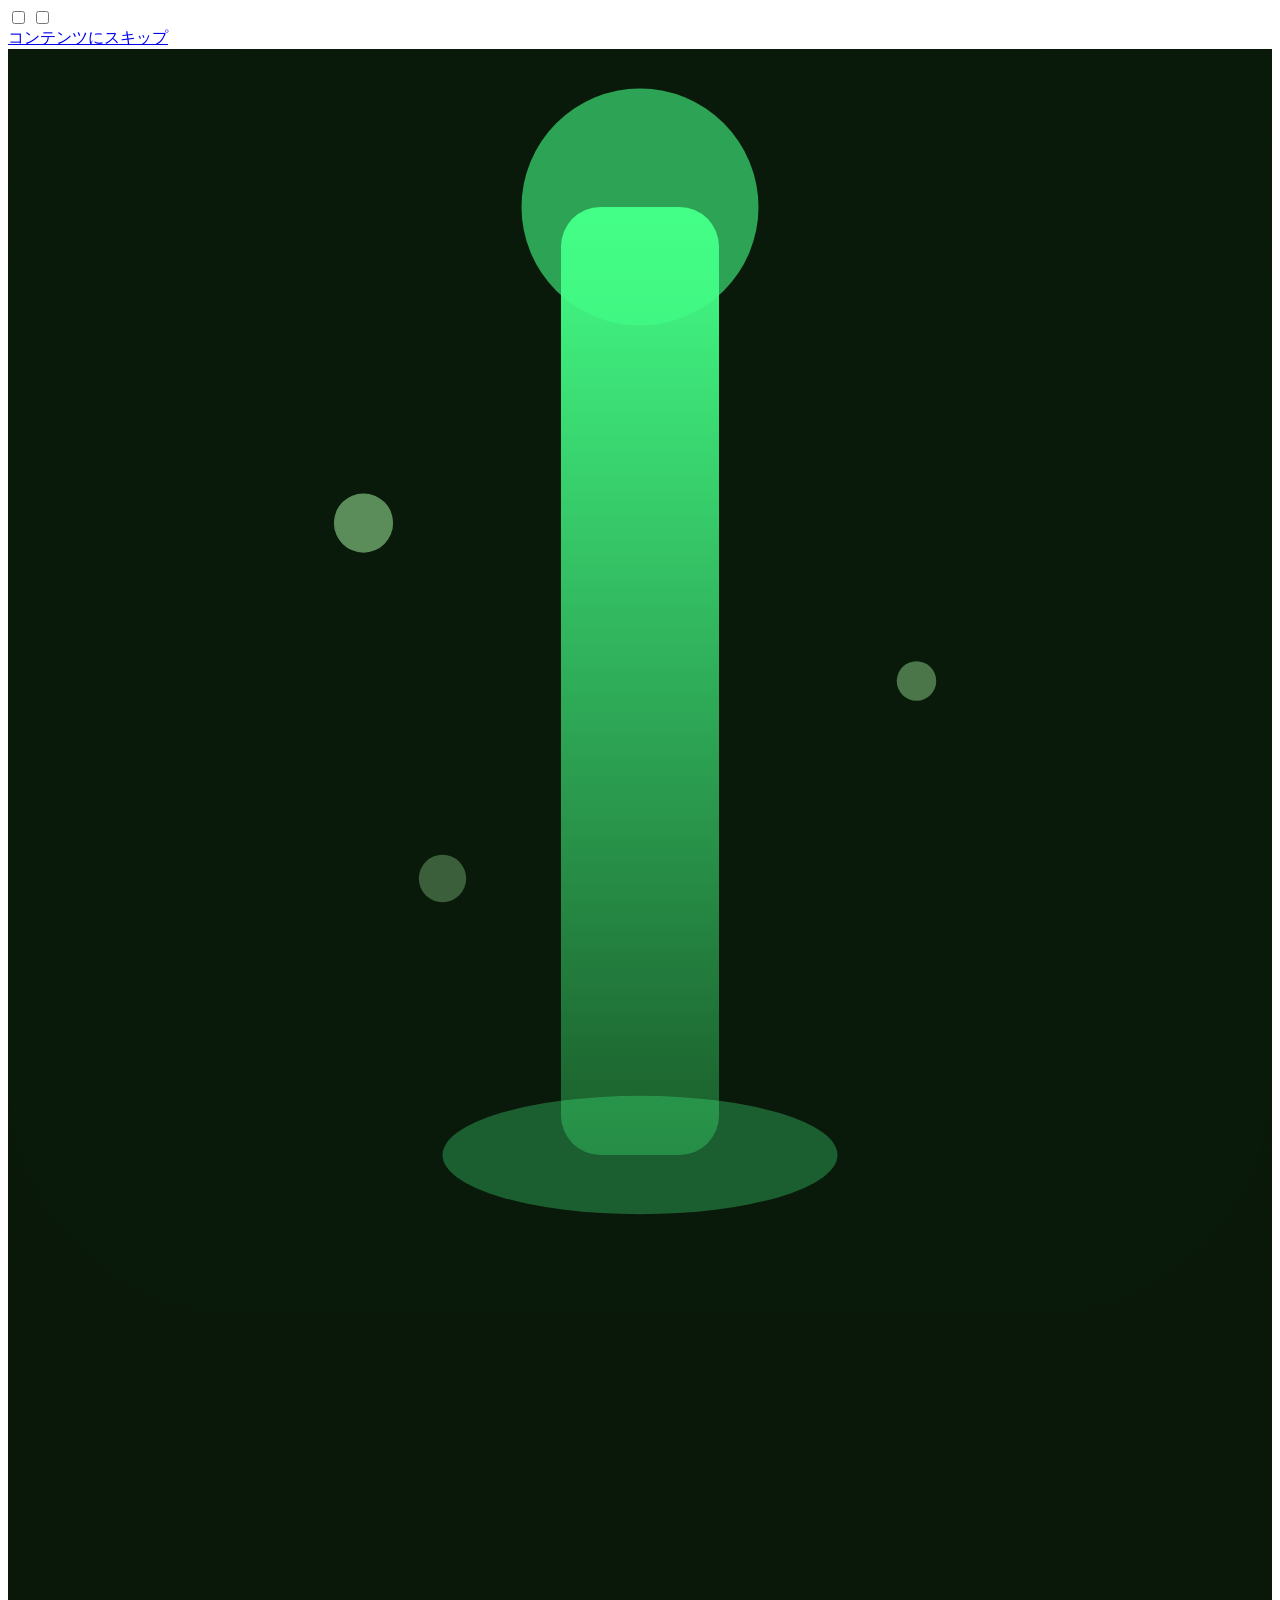
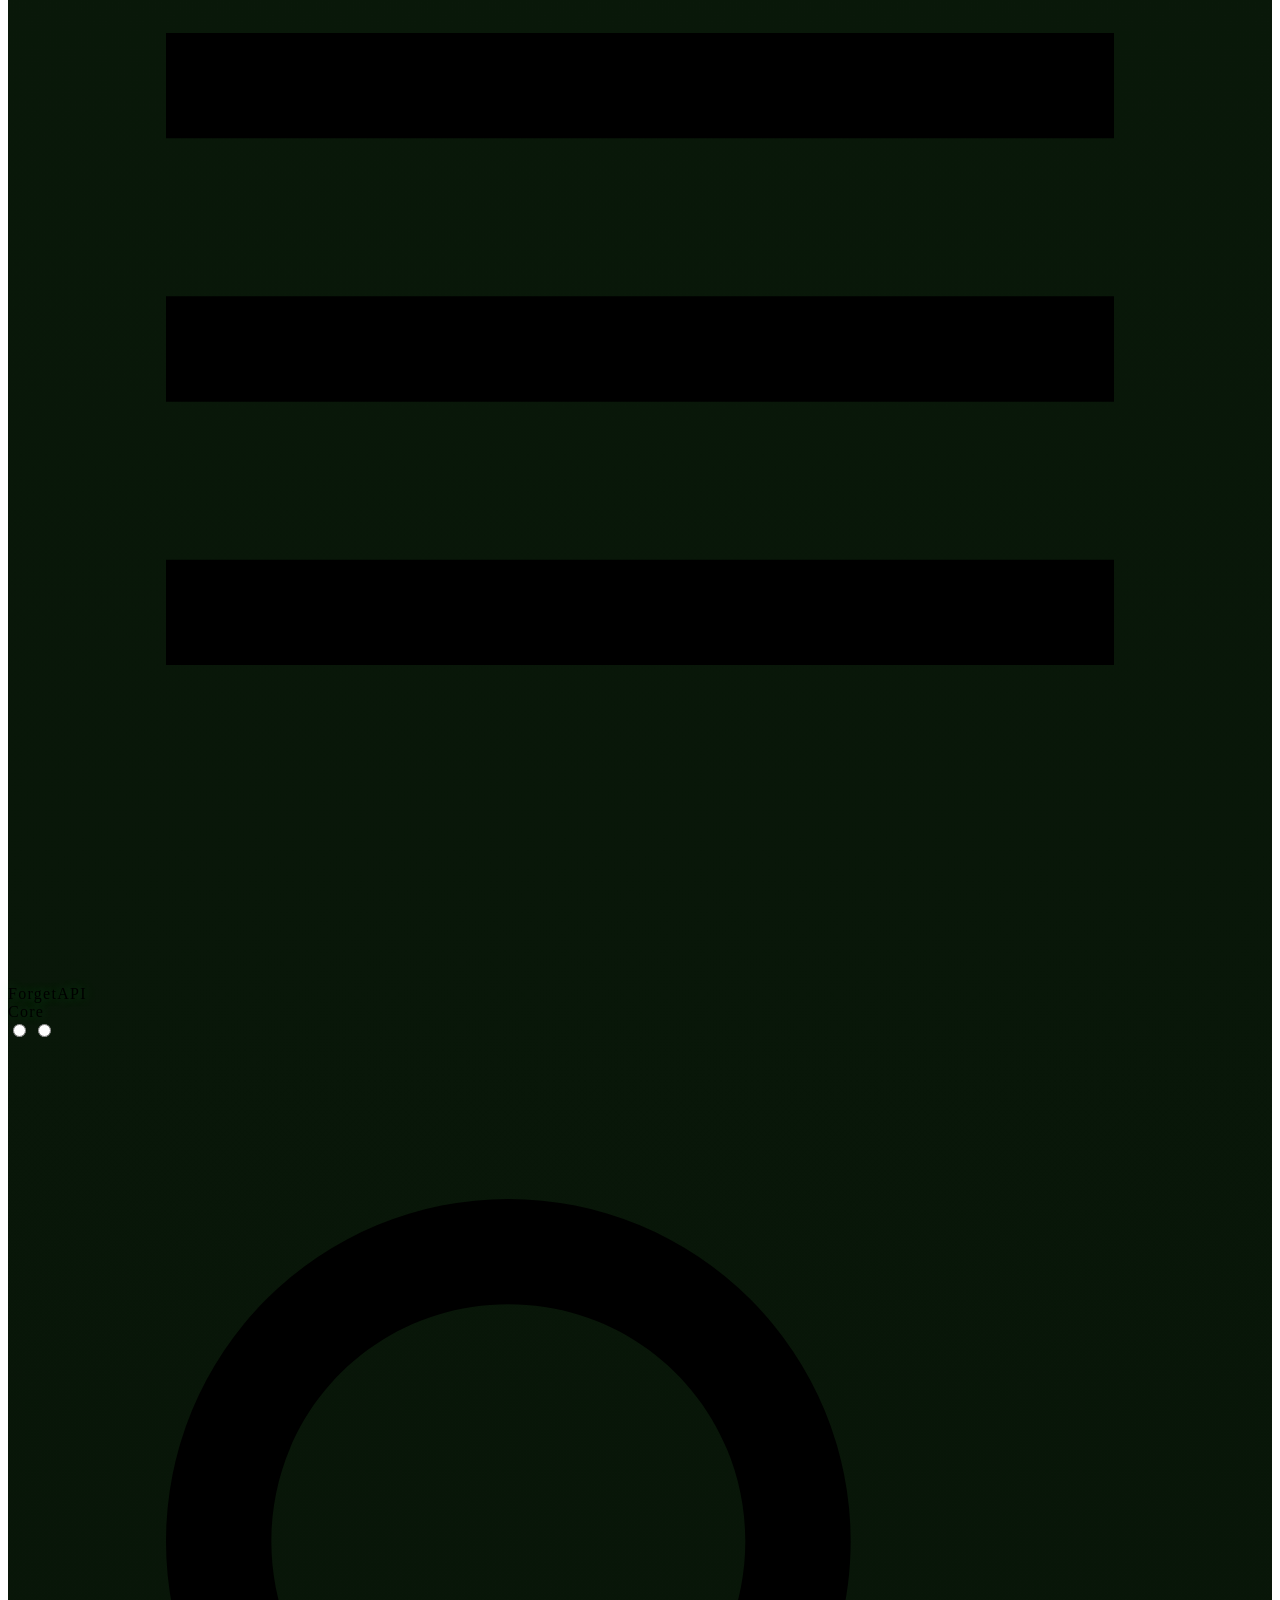
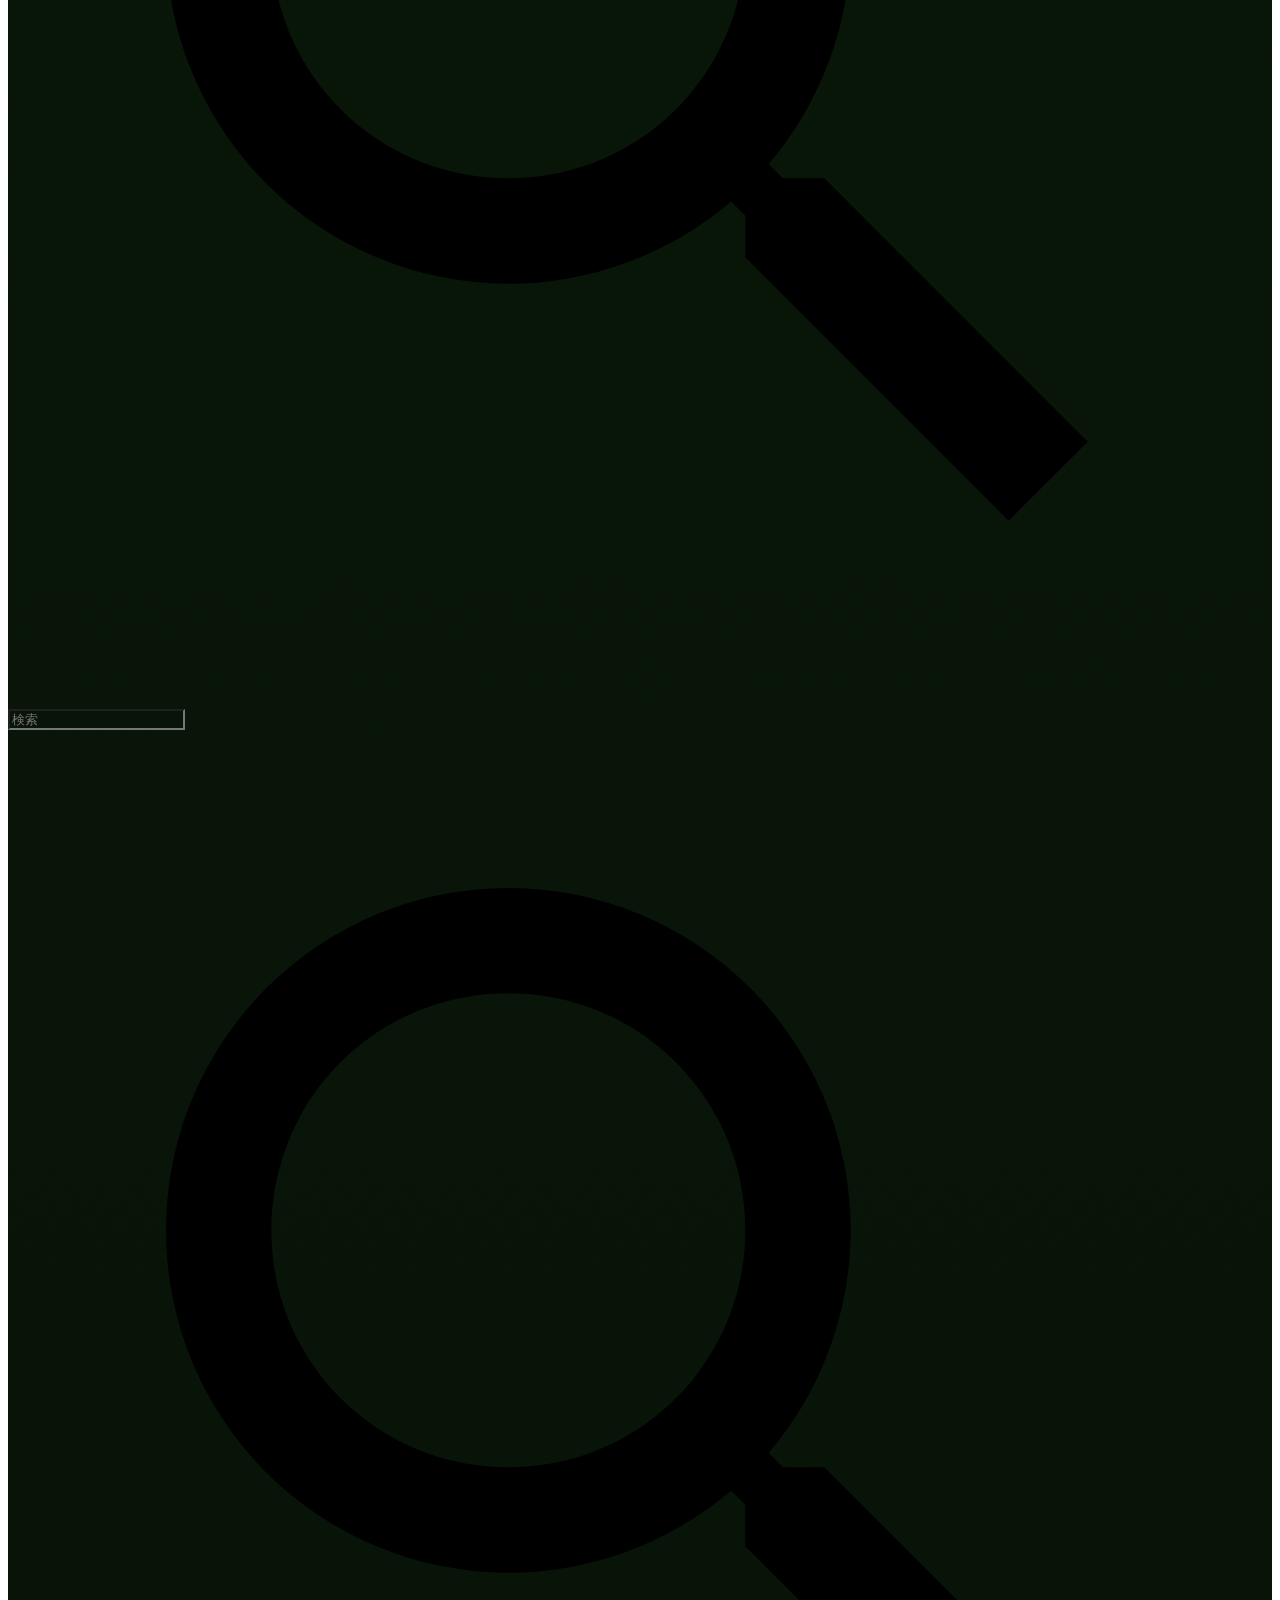
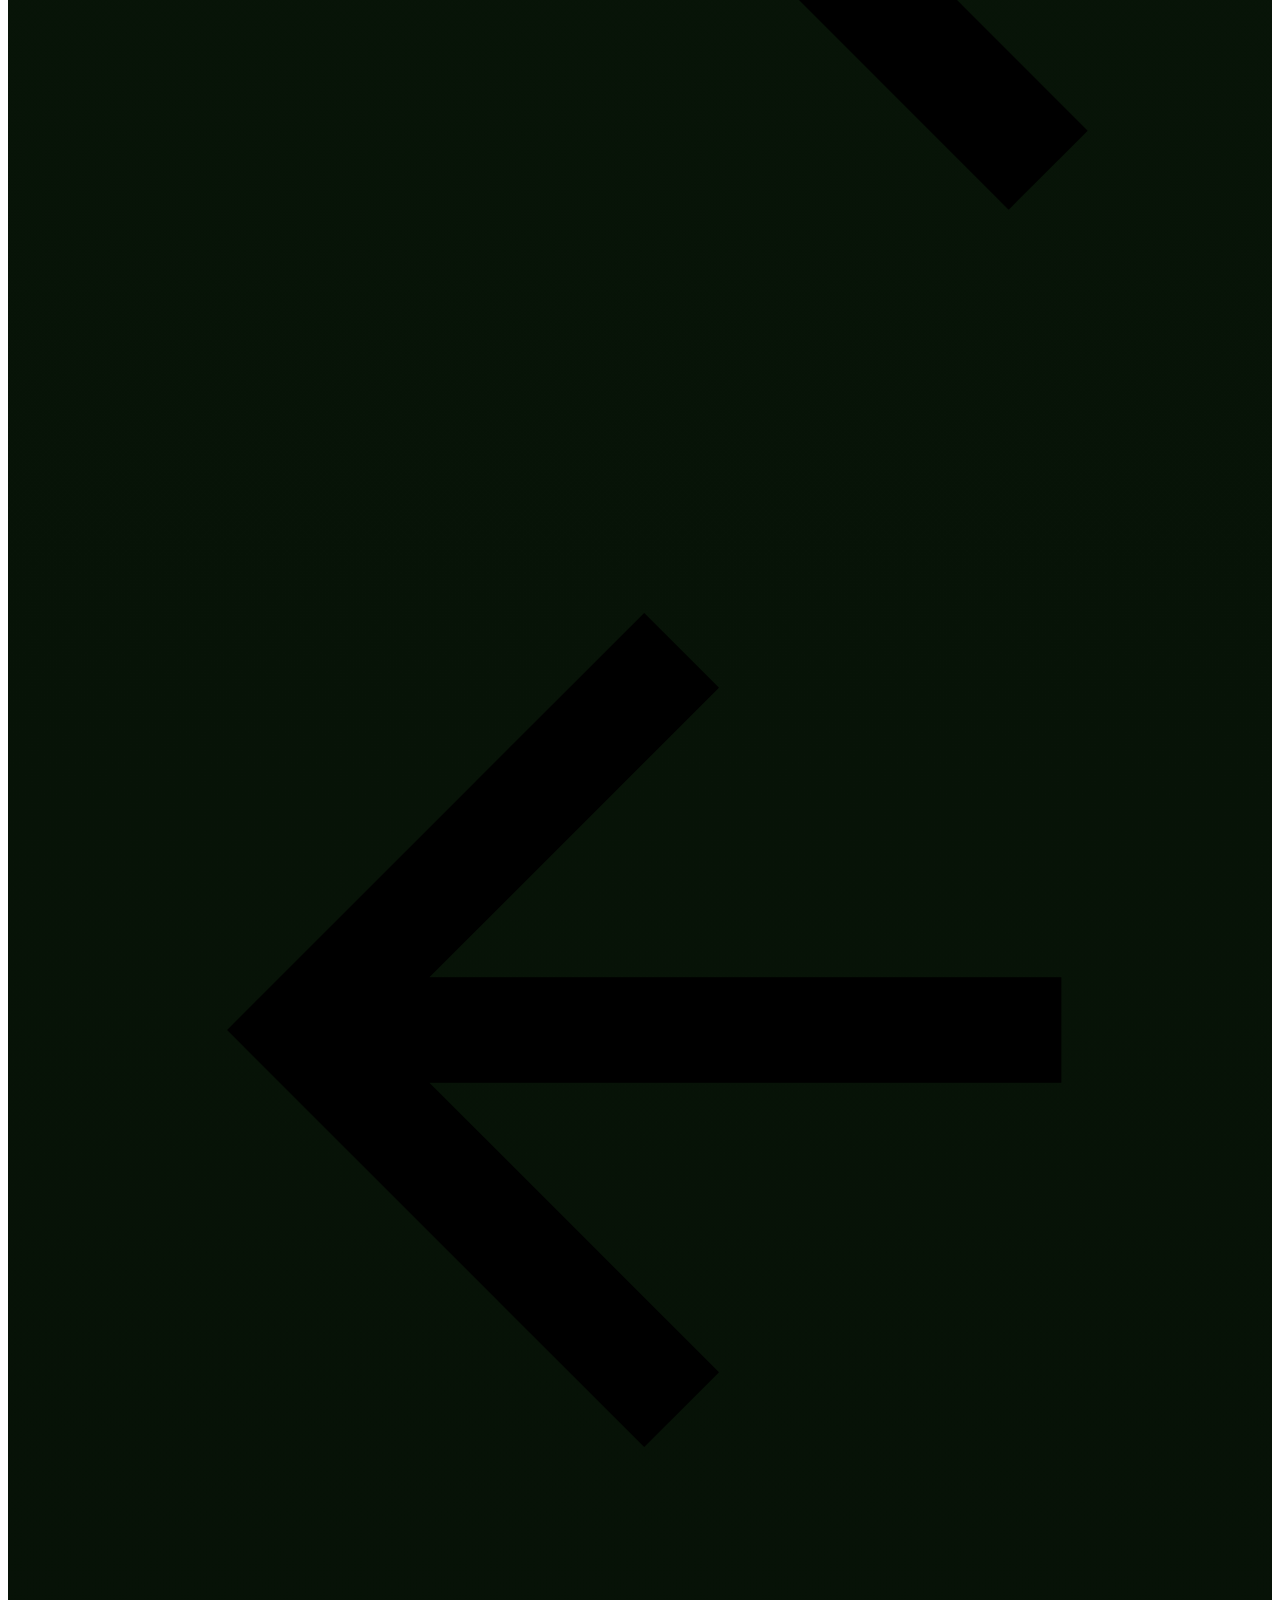
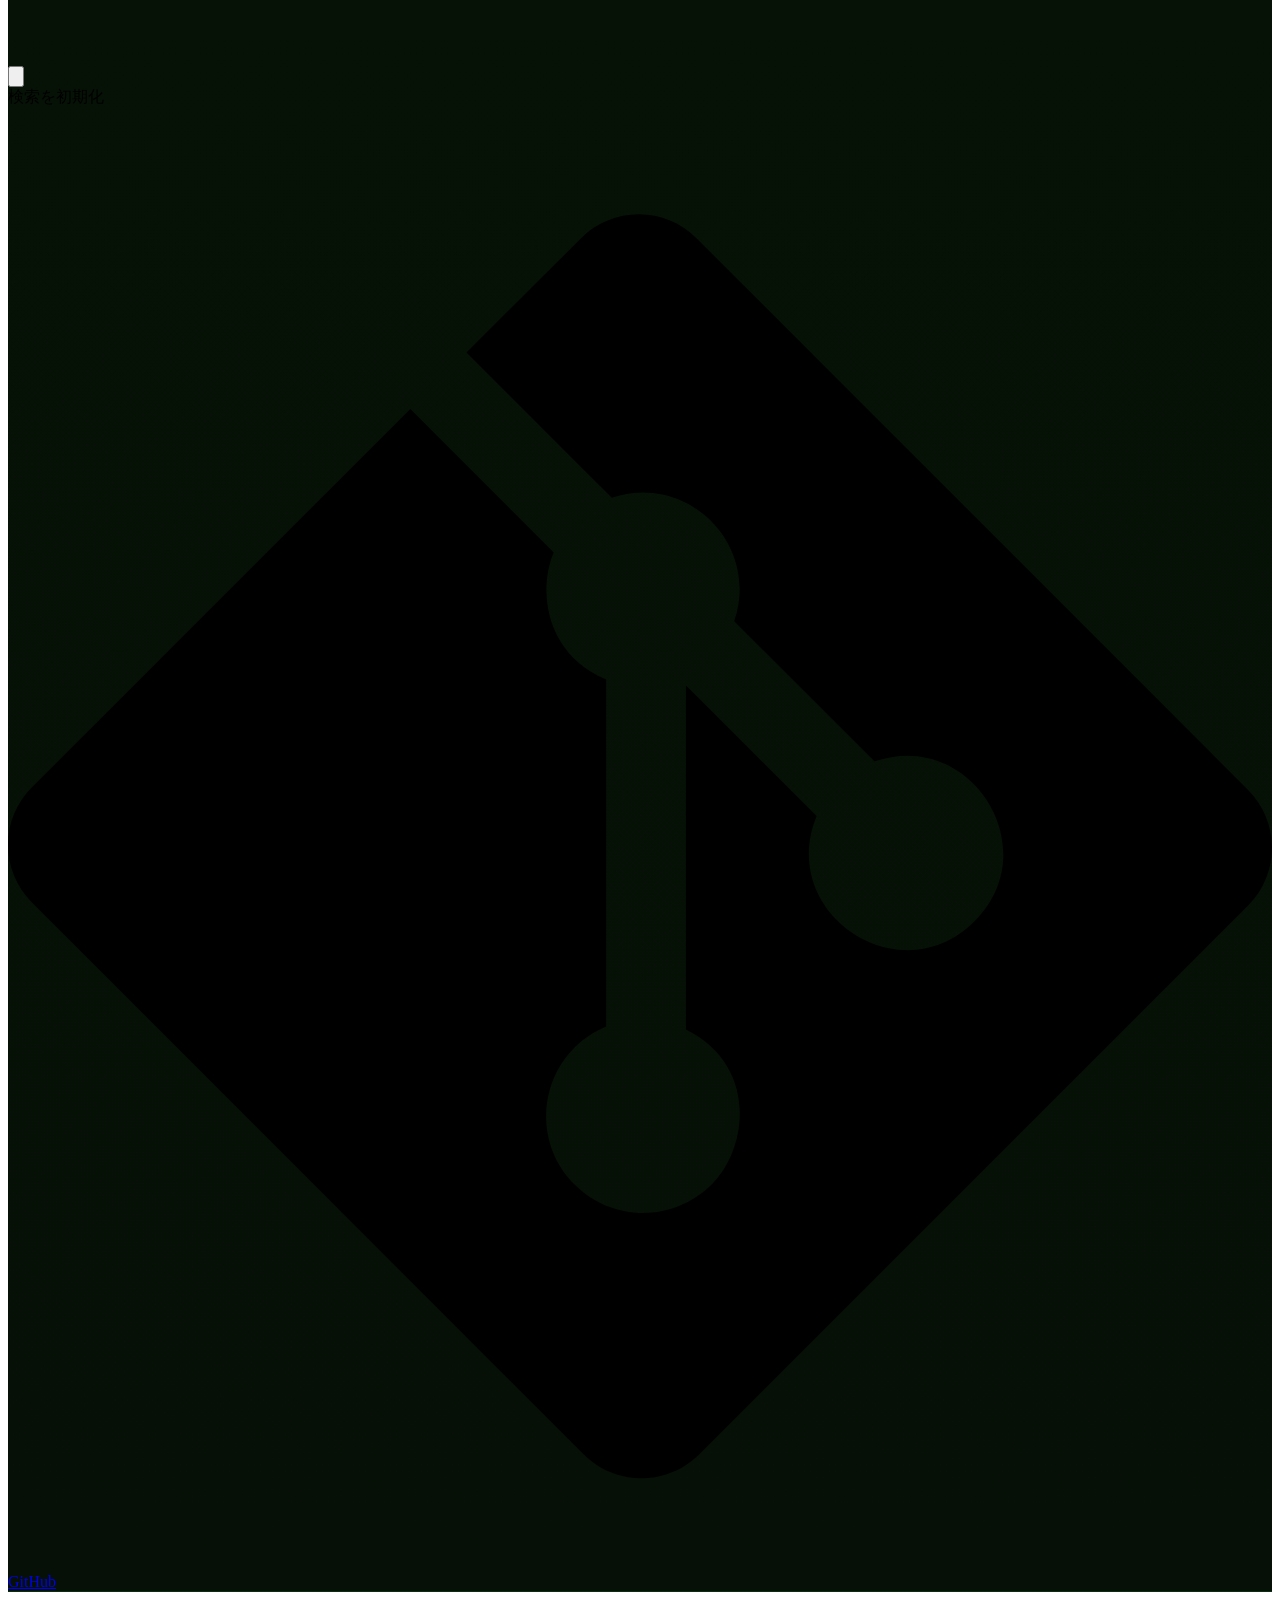
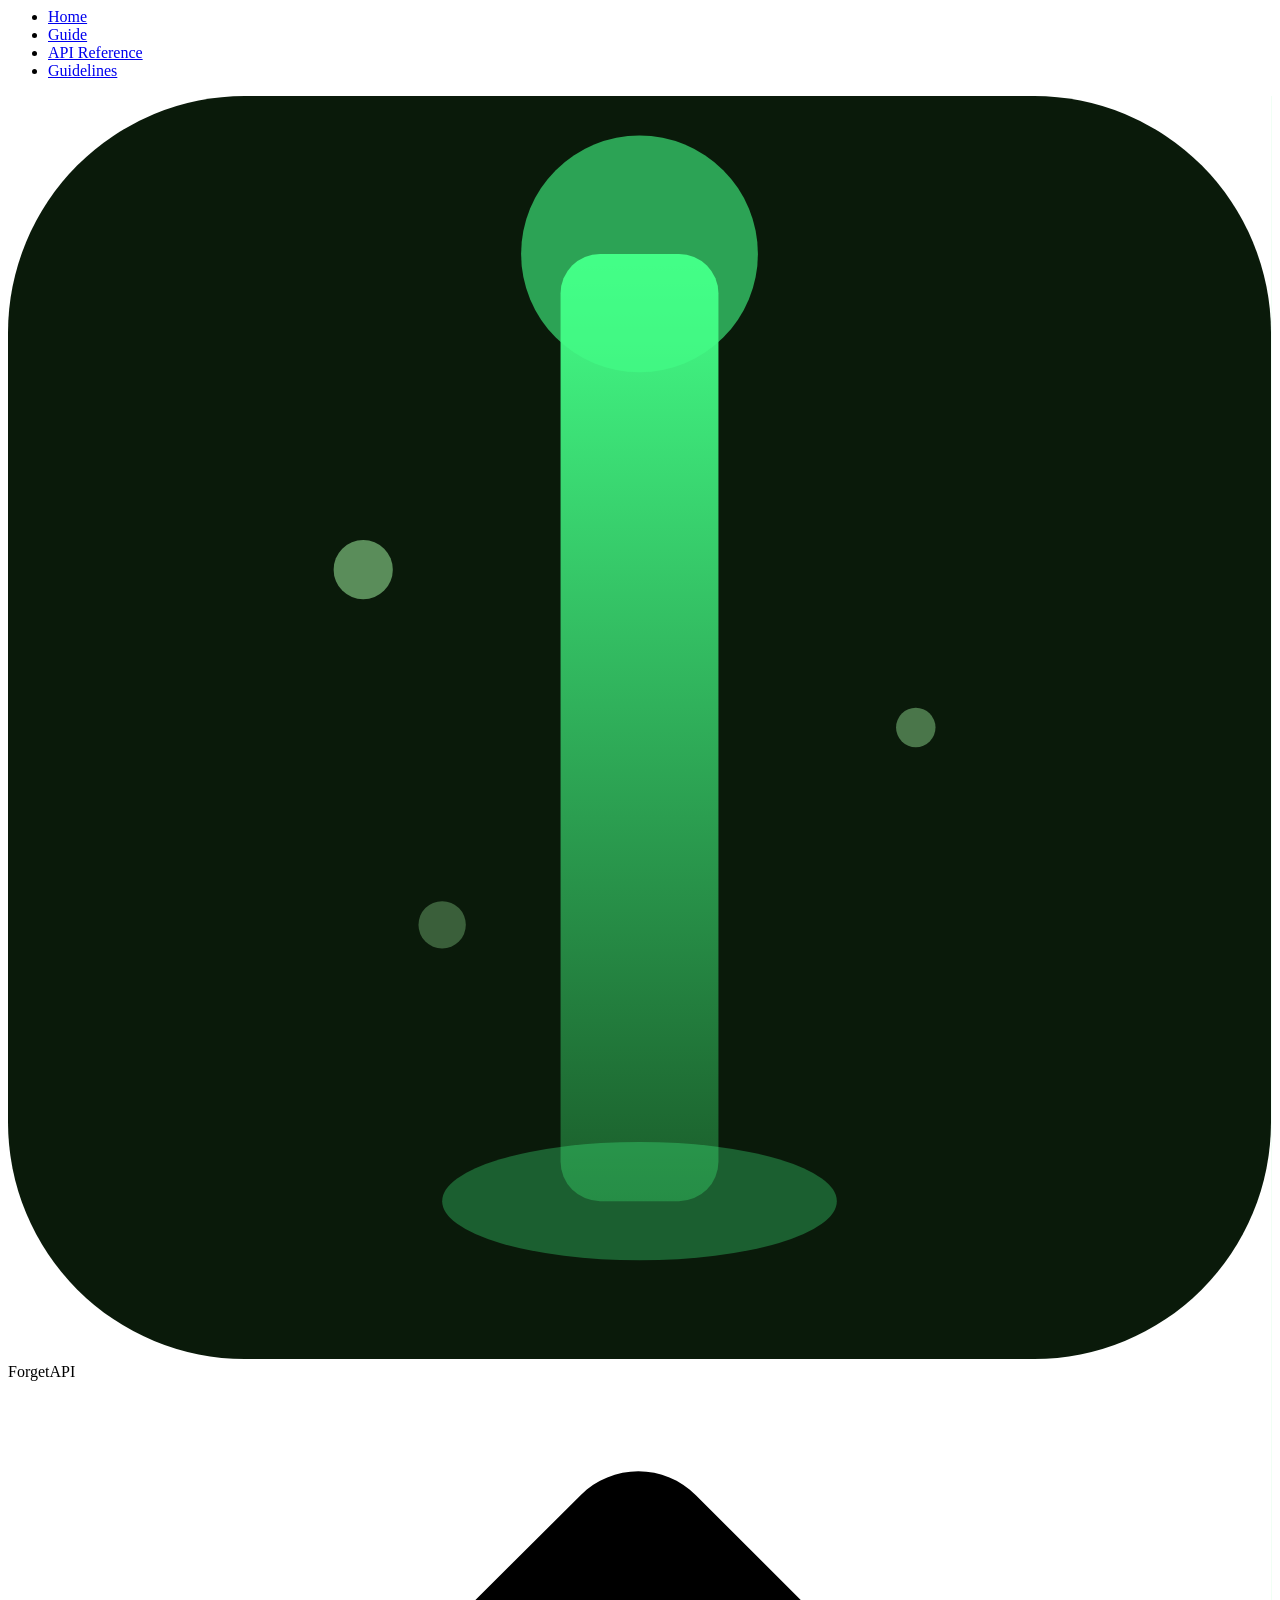
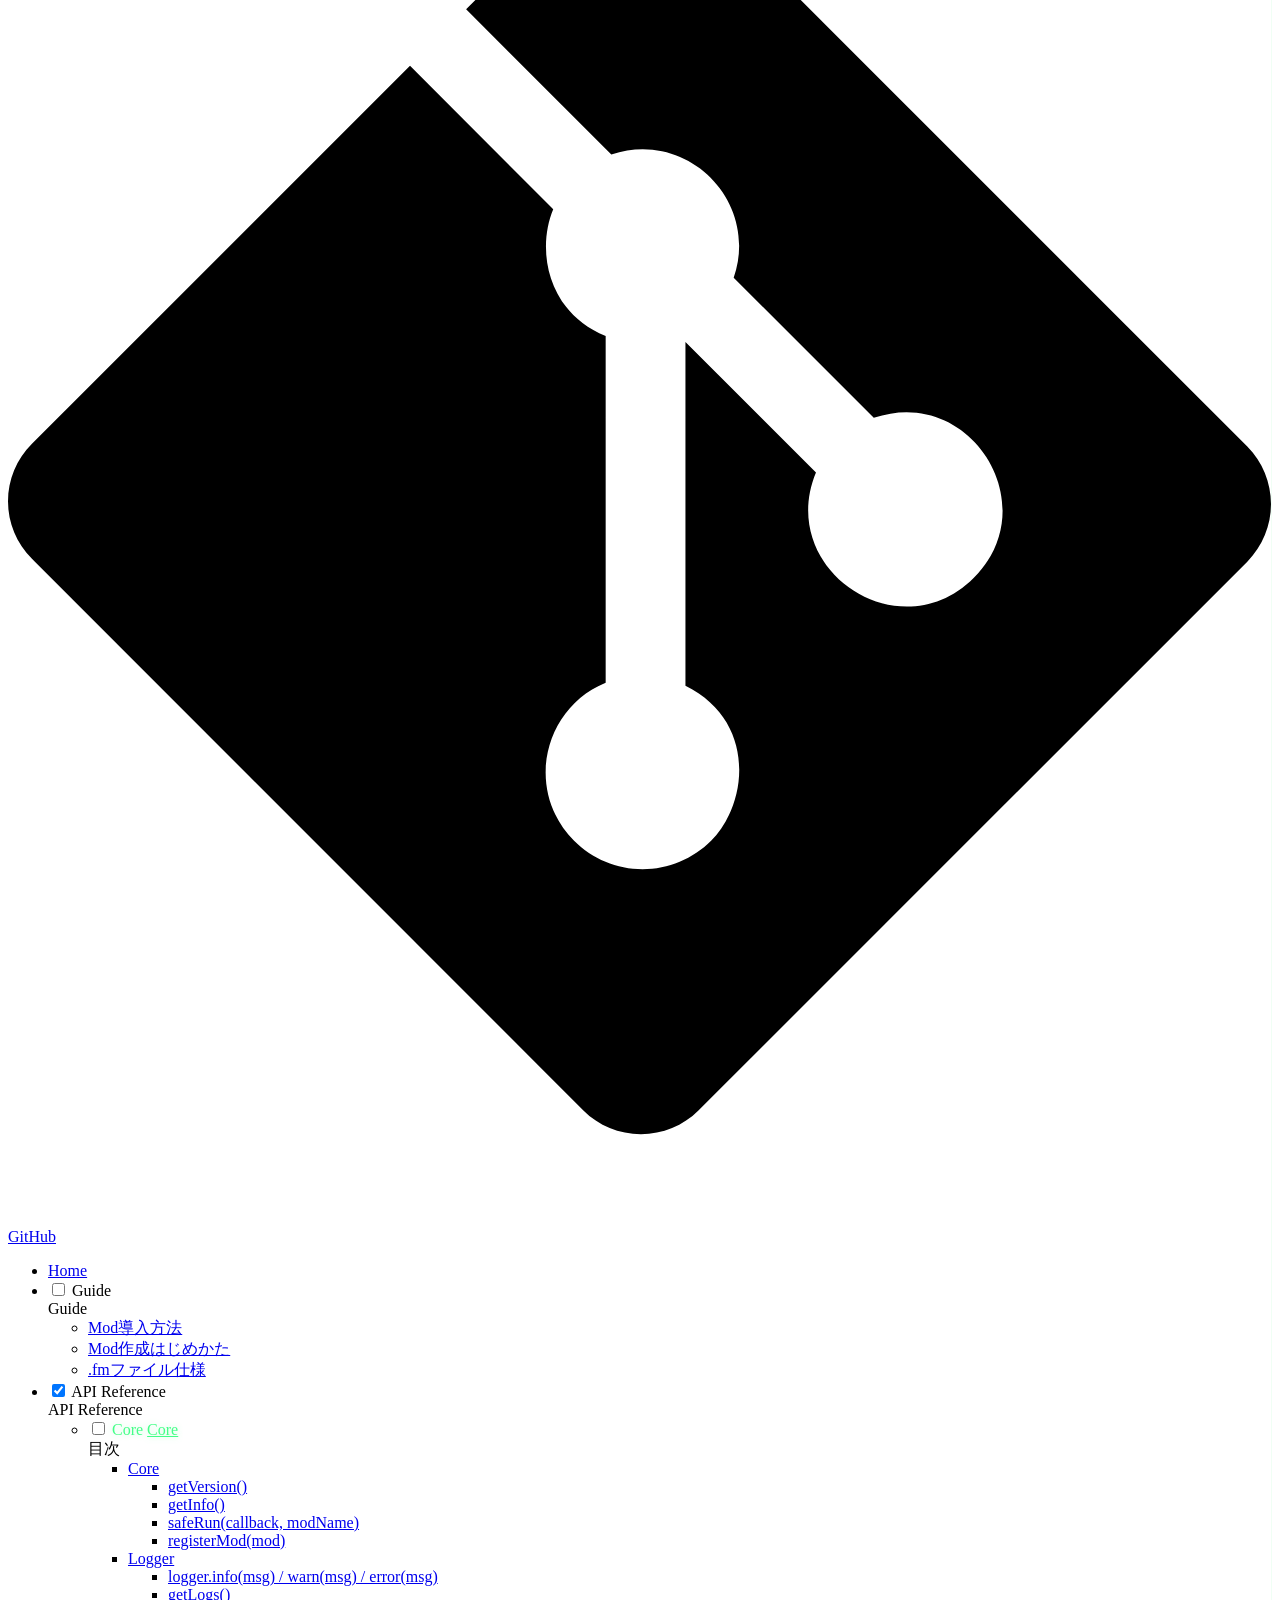
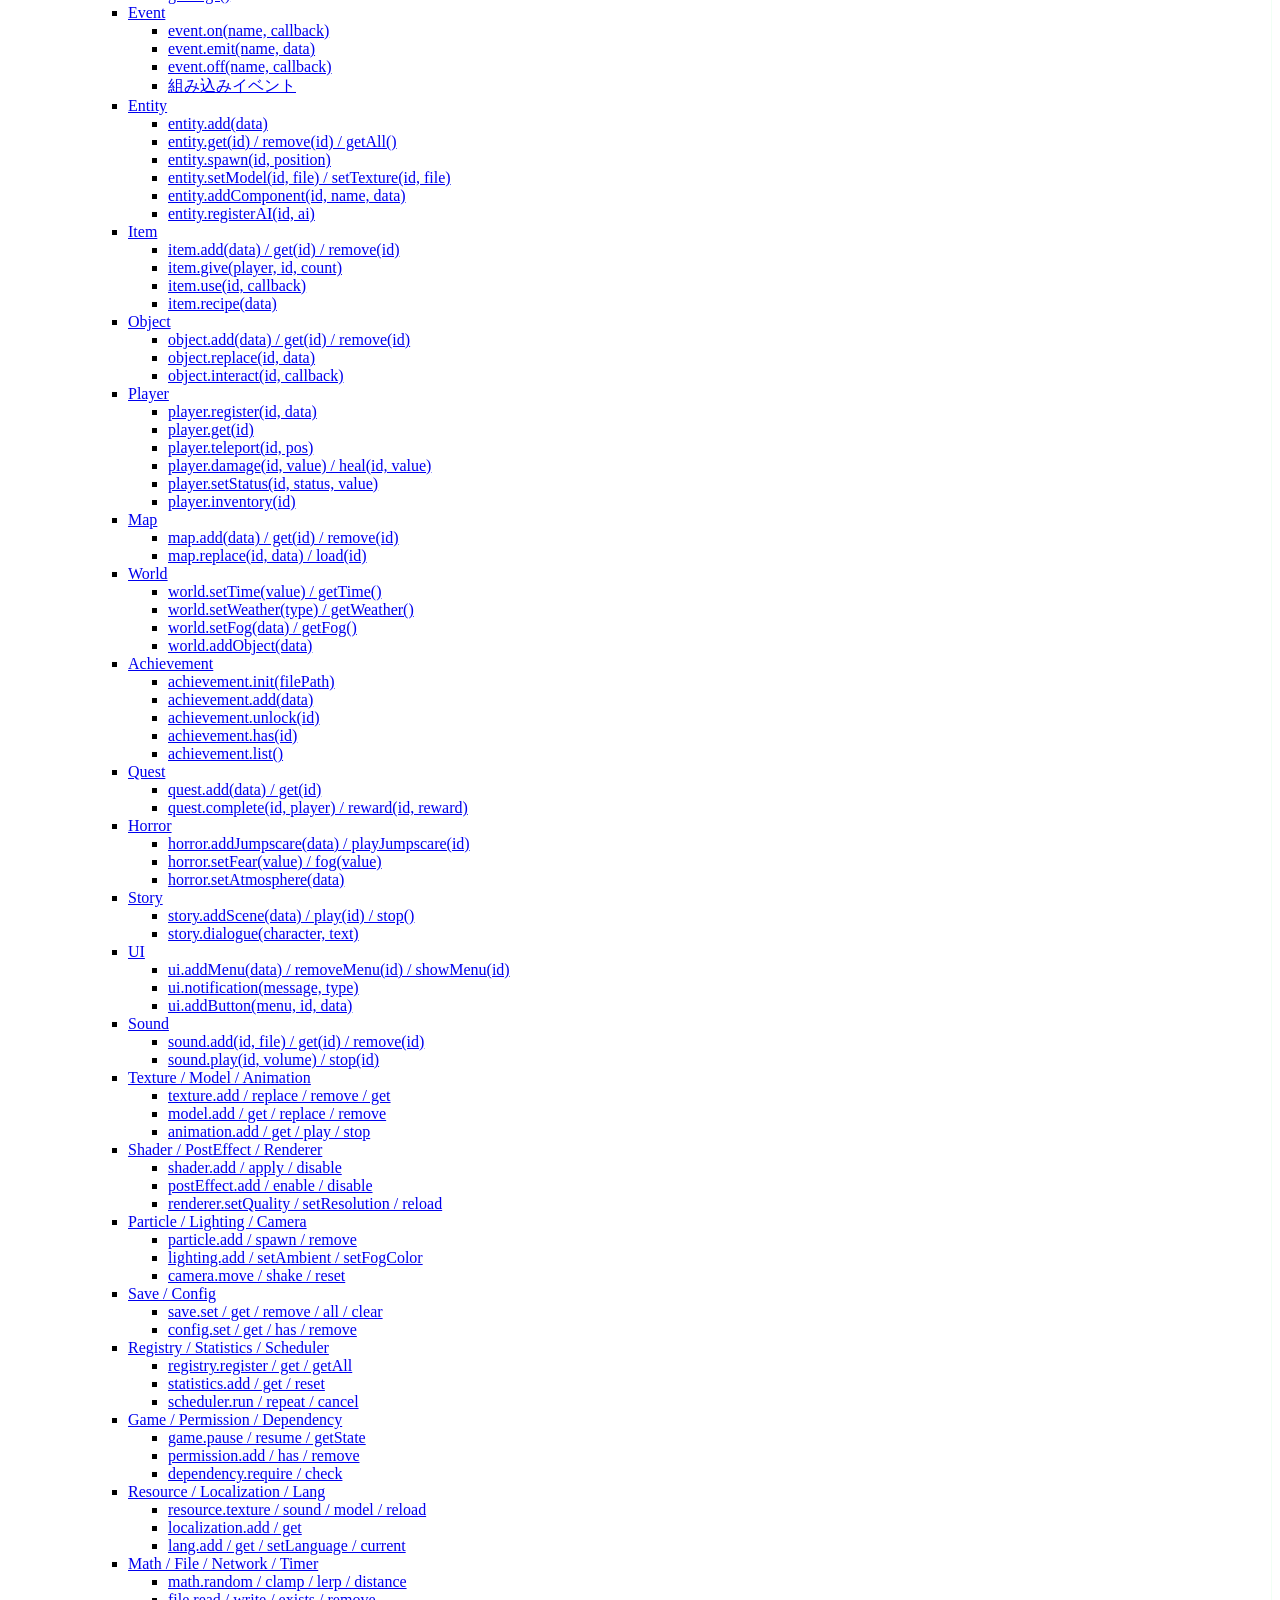
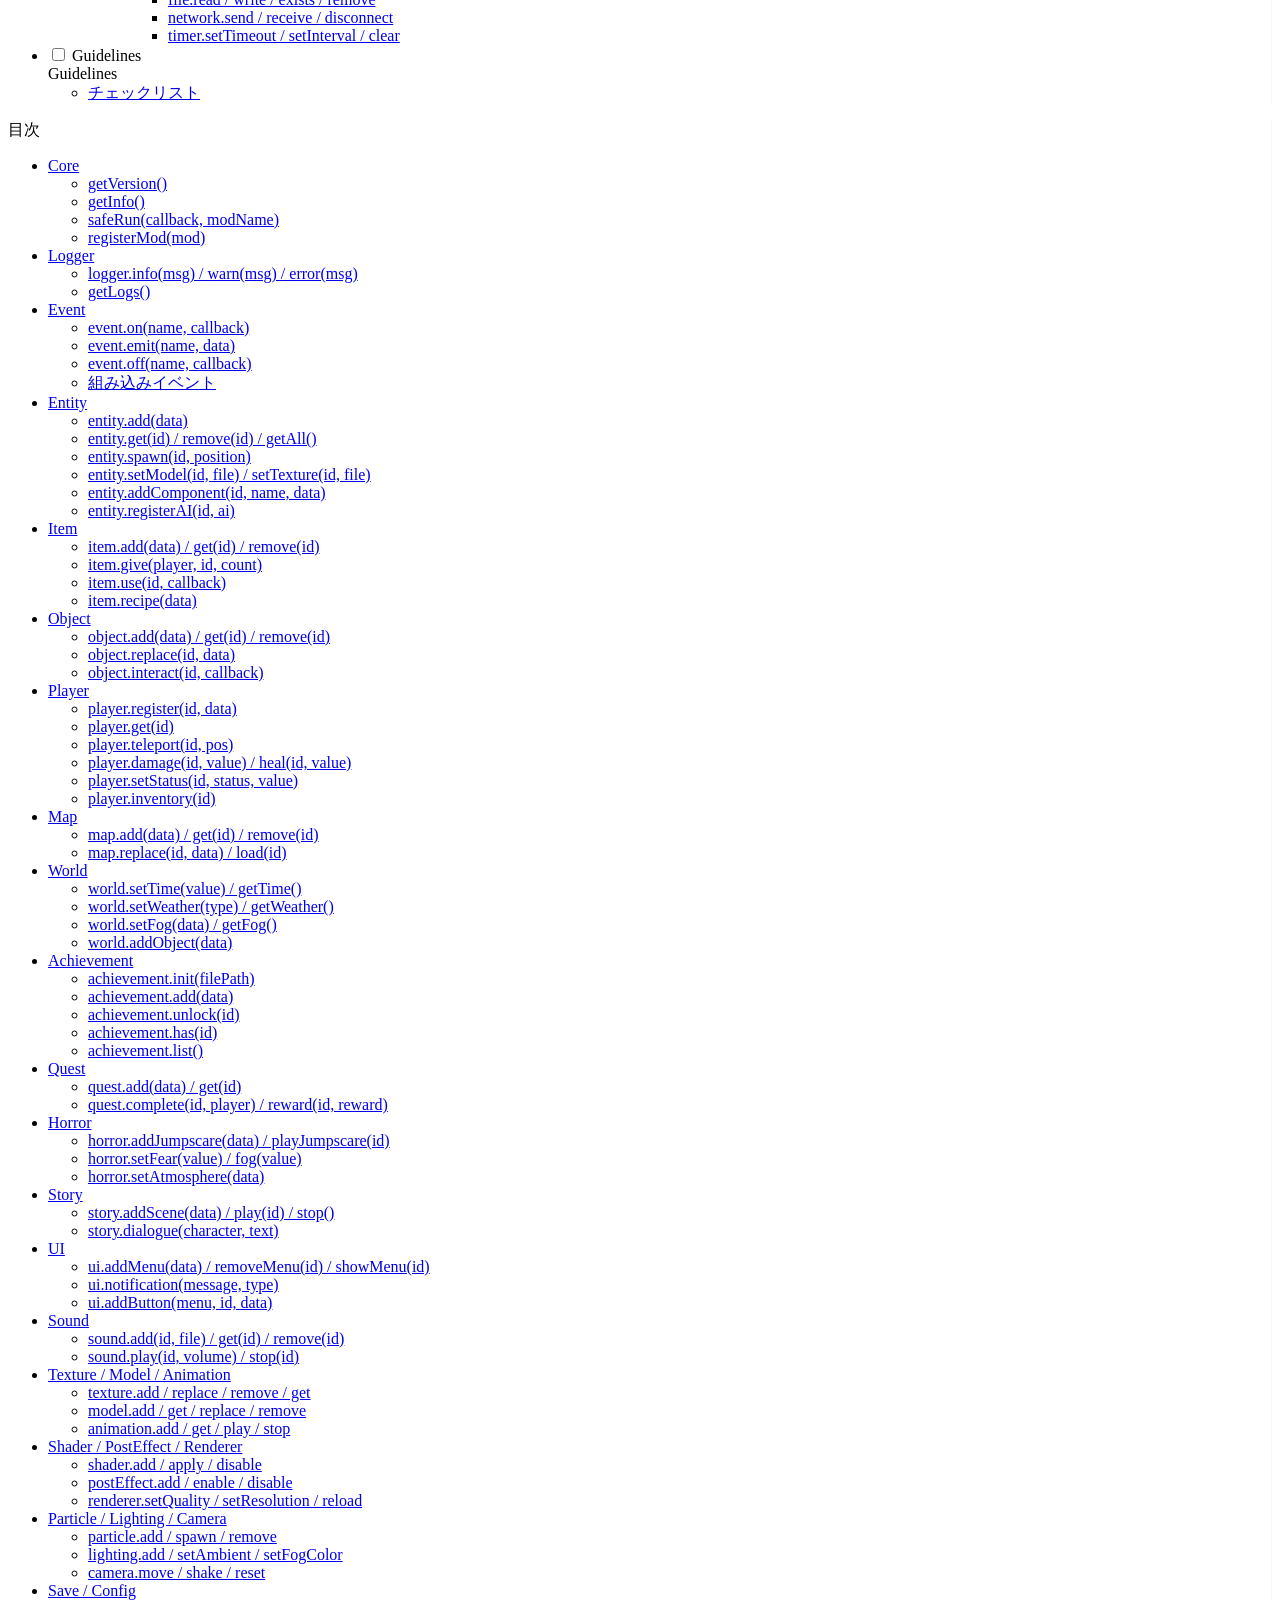
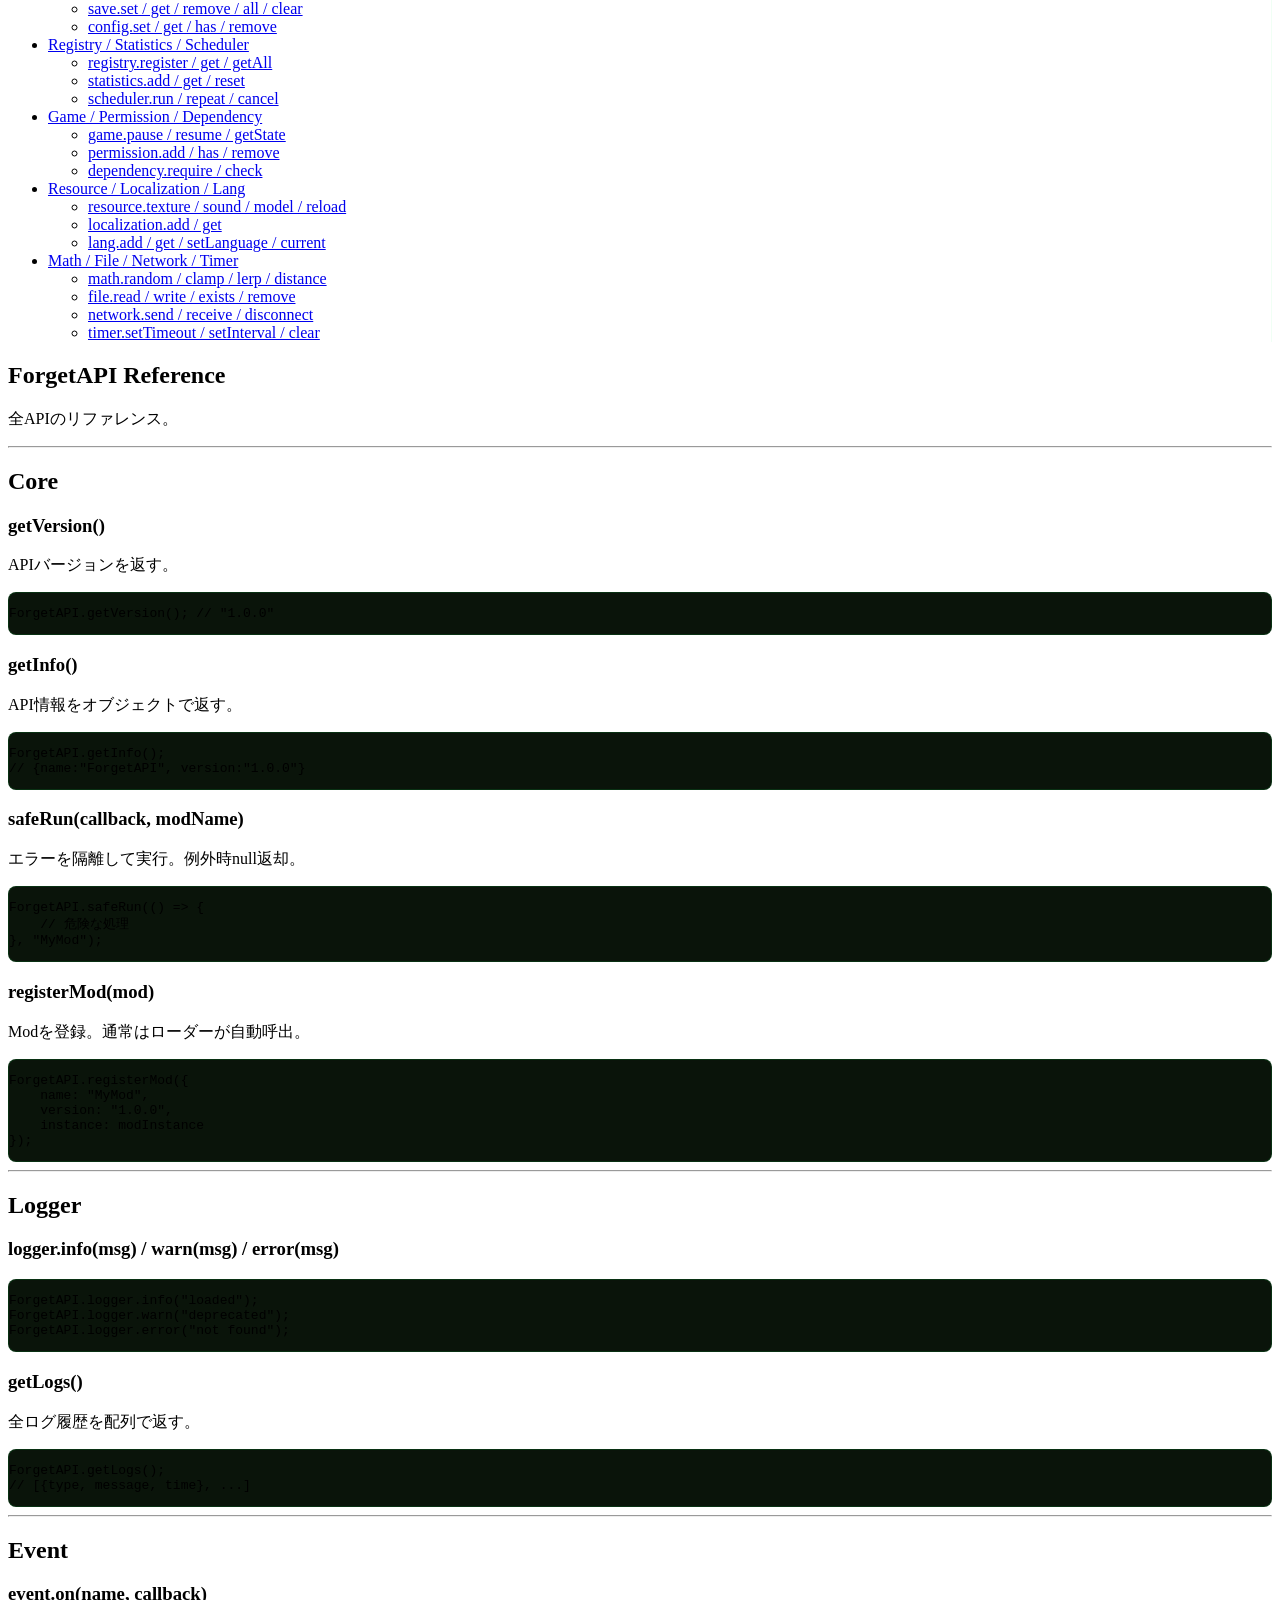
==== api/core/index.html @ dcaac4ce "Deployed f437845 with MkDocs version: 1.6.1" ====
<!doctype html>
<html lang="ja" class="no-js">
  <head>
    
      <meta charset="utf-8">
      <meta name="viewport" content="width=device-width,initial-scale=1">
      
        <meta name="description" content="忘却森 Mod API 公式ドキュメント">
      
      
      
        <link rel="canonical" href="https://conbifan.github.io/forgetapi-docs/api/core/">
      
      
        <link rel="prev" href="../../guide/fm-spec/">
      
      
        <link rel="next" href="../../guidelines/checklist/">
      
      
        
      
      
      <link rel="icon" href="../../assets/logo.svg">
      <meta name="generator" content="mkdocs-1.6.1, mkdocs-material-9.7.7">
    
    
      
        <title>Core - ForgetAPI</title>
      
    
    
      <link rel="stylesheet" href="../../assets/stylesheets/main.ec1eaa64.min.css">
      
        
        <link rel="stylesheet" href="../../assets/stylesheets/palette.ab4e12ef.min.css">
      
      


    
    
      
    
    
      
        
        
        <link rel="preconnect" href="https://fonts.gstatic.com" crossorigin>
        <link rel="stylesheet" href="https://fonts.googleapis.com/css?family=Noto+Sans+JP:300,300i,400,400i,700,700i%7CJetBrains+Mono:400,400i,700,700i&display=fallback">
        <style>:root{--md-text-font:"Noto Sans JP";--md-code-font:"JetBrains Mono"}</style>
      
    
    
      <link rel="stylesheet" href="../../stylesheets/custom.css">
    
    <script>__md_scope=new URL("../..",location),__md_hash=e=>[...e].reduce(((e,_)=>(e<<5)-e+_.charCodeAt(0)),0),__md_get=(e,_=localStorage,t=__md_scope)=>JSON.parse(_.getItem(t.pathname+"."+e)),__md_set=(e,_,t=localStorage,a=__md_scope)=>{try{t.setItem(a.pathname+"."+e,JSON.stringify(_))}catch(e){}}</script>
    
      

    
    
  </head>
  
  
    
    
      
    
    
    
    
    <body dir="ltr" data-md-color-scheme="slate" data-md-color-primary="green" data-md-color-accent="light-green">
  
    
    <input class="md-toggle" data-md-toggle="drawer" type="checkbox" id="__drawer" autocomplete="off">
    <input class="md-toggle" data-md-toggle="search" type="checkbox" id="__search" autocomplete="off">
    <label class="md-overlay" for="__drawer"></label>
    <div data-md-component="skip">
      
        
        <a href="#forgetapi-reference" class="md-skip">
          コンテンツにスキップ
        </a>
      
    </div>
    <div data-md-component="announce">
      
    </div>
    
    
      

<header class="md-header" data-md-component="header">
  <nav class="md-header__inner md-grid" aria-label="ヘッダー">
    <a href="../.." title="ForgetAPI" class="md-header__button md-logo" aria-label="ForgetAPI" data-md-component="logo">
      
  <img src="../../assets/logo.svg" alt="logo">

    </a>
    <label class="md-header__button md-icon" for="__drawer">
      
      <svg xmlns="http://www.w3.org/2000/svg" viewBox="0 0 24 24"><path d="M3 6h18v2H3zm0 5h18v2H3zm0 5h18v2H3z"/></svg>
    </label>
    <div class="md-header__title" data-md-component="header-title">
      <div class="md-header__ellipsis">
        <div class="md-header__topic">
          <span class="md-ellipsis">
            ForgetAPI
          </span>
        </div>
        <div class="md-header__topic" data-md-component="header-topic">
          <span class="md-ellipsis">
            
              Core
            
          </span>
        </div>
      </div>
    </div>
    
      
        <form class="md-header__option" data-md-component="palette">
  
    
    
    
    <input class="md-option" data-md-color-media="" data-md-color-scheme="slate" data-md-color-primary="green" data-md-color-accent="light-green"  aria-label="ライトモード"  type="radio" name="__palette" id="__palette_0">
    
      <label class="md-header__button md-icon" title="ライトモード" for="__palette_1" hidden>
        <svg xmlns="http://www.w3.org/2000/svg" viewBox="0 0 24 24"><path d="M12 18c-.89 0-1.74-.2-2.5-.55C11.56 16.5 13 14.42 13 12s-1.44-4.5-3.5-5.45C10.26 6.2 11.11 6 12 6a6 6 0 0 1 6 6 6 6 0 0 1-6 6m8-9.31V4h-4.69L12 .69 8.69 4H4v4.69L.69 12 4 15.31V20h4.69L12 23.31 15.31 20H20v-4.69L23.31 12z"/></svg>
      </label>
    
  
    
    
    
    <input class="md-option" data-md-color-media="" data-md-color-scheme="default" data-md-color-primary="green" data-md-color-accent="green"  aria-label="ダークモード"  type="radio" name="__palette" id="__palette_1">
    
      <label class="md-header__button md-icon" title="ダークモード" for="__palette_0" hidden>
        <svg xmlns="http://www.w3.org/2000/svg" viewBox="0 0 24 24"><path d="M12 8a4 4 0 0 0-4 4 4 4 0 0 0 4 4 4 4 0 0 0 4-4 4 4 0 0 0-4-4m0 10a6 6 0 0 1-6-6 6 6 0 0 1 6-6 6 6 0 0 1 6 6 6 6 0 0 1-6 6m8-9.31V4h-4.69L12 .69 8.69 4H4v4.69L.69 12 4 15.31V20h4.69L12 23.31 15.31 20H20v-4.69L23.31 12z"/></svg>
      </label>
    
  
</form>
      
    
    
      <script>var palette=__md_get("__palette");if(palette&&palette.color){if("(prefers-color-scheme)"===palette.color.media){var media=matchMedia("(prefers-color-scheme: light)"),input=document.querySelector(media.matches?"[data-md-color-media='(prefers-color-scheme: light)']":"[data-md-color-media='(prefers-color-scheme: dark)']");palette.color.media=input.getAttribute("data-md-color-media"),palette.color.scheme=input.getAttribute("data-md-color-scheme"),palette.color.primary=input.getAttribute("data-md-color-primary"),palette.color.accent=input.getAttribute("data-md-color-accent")}for(var[key,value]of Object.entries(palette.color))document.body.setAttribute("data-md-color-"+key,value)}</script>
    
    
    
      
      
        <label class="md-header__button md-icon" for="__search">
          
          <svg xmlns="http://www.w3.org/2000/svg" viewBox="0 0 24 24"><path d="M9.5 3A6.5 6.5 0 0 1 16 9.5c0 1.61-.59 3.09-1.56 4.23l.27.27h.79l5 5-1.5 1.5-5-5v-.79l-.27-.27A6.52 6.52 0 0 1 9.5 16 6.5 6.5 0 0 1 3 9.5 6.5 6.5 0 0 1 9.5 3m0 2C7 5 5 7 5 9.5S7 14 9.5 14 14 12 14 9.5 12 5 9.5 5"/></svg>
        </label>
        <div class="md-search" data-md-component="search" role="dialog">
  <label class="md-search__overlay" for="__search"></label>
  <div class="md-search__inner" role="search">
    <form class="md-search__form" name="search">
      <input type="text" class="md-search__input" name="query" aria-label="検索" placeholder="検索" autocapitalize="off" autocorrect="off" autocomplete="off" spellcheck="false" data-md-component="search-query" required>
      <label class="md-search__icon md-icon" for="__search">
        
        <svg xmlns="http://www.w3.org/2000/svg" viewBox="0 0 24 24"><path d="M9.5 3A6.5 6.5 0 0 1 16 9.5c0 1.61-.59 3.09-1.56 4.23l.27.27h.79l5 5-1.5 1.5-5-5v-.79l-.27-.27A6.52 6.52 0 0 1 9.5 16 6.5 6.5 0 0 1 3 9.5 6.5 6.5 0 0 1 9.5 3m0 2C7 5 5 7 5 9.5S7 14 9.5 14 14 12 14 9.5 12 5 9.5 5"/></svg>
        
        <svg xmlns="http://www.w3.org/2000/svg" viewBox="0 0 24 24"><path d="M20 11v2H8l5.5 5.5-1.42 1.42L4.16 12l7.92-7.92L13.5 5.5 8 11z"/></svg>
      </label>
      <nav class="md-search__options" aria-label="検索">
        
        <button type="reset" class="md-search__icon md-icon" title="クリア" aria-label="クリア" tabindex="-1">
          
          <svg xmlns="http://www.w3.org/2000/svg" viewBox="0 0 24 24"><path d="M19 6.41 17.59 5 12 10.59 6.41 5 5 6.41 10.59 12 5 17.59 6.41 19 12 13.41 17.59 19 19 17.59 13.41 12z"/></svg>
        </button>
      </nav>
      
        <div class="md-search__suggest" data-md-component="search-suggest"></div>
      
    </form>
    <div class="md-search__output">
      <div class="md-search__scrollwrap" tabindex="0" data-md-scrollfix>
        <div class="md-search-result" data-md-component="search-result">
          <div class="md-search-result__meta">
            検索を初期化
          </div>
          <ol class="md-search-result__list" role="presentation"></ol>
        </div>
      </div>
    </div>
  </div>
</div>
      
    
    
      <div class="md-header__source">
        <a href="https://github.com/conbifan/forgetapi-docs" title="リポジトリへ" class="md-source" data-md-component="source">
  <div class="md-source__icon md-icon">
    
    <svg xmlns="http://www.w3.org/2000/svg" viewBox="0 0 448 512"><!--! Font Awesome Free 7.1.0 by @fontawesome - https://fontawesome.com License - https://fontawesome.com/license/free (Icons: CC BY 4.0, Fonts: SIL OFL 1.1, Code: MIT License) Copyright 2025 Fonticons, Inc.--><path d="M439.6 236.1 244 40.5c-5.4-5.5-12.8-8.5-20.4-8.5s-15 3-20.4 8.4L162.5 81l51.5 51.5c27.1-9.1 52.7 16.8 43.4 43.7l49.7 49.7c34.2-11.8 61.2 31 35.5 56.7-26.5 26.5-70.2-2.9-56-37.3L240.3 199v121.9c25.3 12.5 22.3 41.8 9.1 55-6.4 6.4-15.2 10.1-24.3 10.1s-17.8-3.6-24.3-10.1c-17.6-17.6-11.1-46.9 11.2-56v-123c-20.8-8.5-24.6-30.7-18.6-45L142.6 101 8.5 235.1C3 240.6 0 247.9 0 255.5s3 15 8.5 20.4l195.6 195.7c5.4 5.4 12.7 8.4 20.4 8.4s15-3 20.4-8.4l194.7-194.7c5.4-5.4 8.4-12.8 8.4-20.4s-3-15-8.4-20.4"/></svg>
  </div>
  <div class="md-source__repository">
    GitHub
  </div>
</a>
      </div>
    
  </nav>
  
</header>
    
    <div class="md-container" data-md-component="container">
      
      
        
          
            
<nav class="md-tabs" aria-label="タブ" data-md-component="tabs">
  <div class="md-grid">
    <ul class="md-tabs__list">
      
        
  
  
  
  
    <li class="md-tabs__item">
      <a href="../.." class="md-tabs__link">
        
  
  
    
  
  Home

      </a>
    </li>
  

      
        
  
  
  
  
    
    
      <li class="md-tabs__item">
        <a href="../../guide/player-install/" class="md-tabs__link">
          
  
  
  Guide

        </a>
      </li>
    
  

      
        
  
  
  
    
  
  
    
    
      <li class="md-tabs__item md-tabs__item--active">
        <a href="./" class="md-tabs__link">
          
  
  
  API Reference

        </a>
      </li>
    
  

      
        
  
  
  
  
    
    
      <li class="md-tabs__item">
        <a href="../../guidelines/checklist/" class="md-tabs__link">
          
  
  
  Guidelines

        </a>
      </li>
    
  

      
    </ul>
  </div>
</nav>
          
        
      
      <main class="md-main" data-md-component="main">
        <div class="md-main__inner md-grid">
          
            
              
              <div class="md-sidebar md-sidebar--primary" data-md-component="sidebar" data-md-type="navigation" >
                <div class="md-sidebar__scrollwrap">
                  <div class="md-sidebar__inner">
                    


  


<nav class="md-nav md-nav--primary md-nav--lifted" aria-label="ナビゲーション" data-md-level="0">
  <label class="md-nav__title" for="__drawer">
    <a href="../.." title="ForgetAPI" class="md-nav__button md-logo" aria-label="ForgetAPI" data-md-component="logo">
      
  <img src="../../assets/logo.svg" alt="logo">

    </a>
    ForgetAPI
  </label>
  
    <div class="md-nav__source">
      <a href="https://github.com/conbifan/forgetapi-docs" title="リポジトリへ" class="md-source" data-md-component="source">
  <div class="md-source__icon md-icon">
    
    <svg xmlns="http://www.w3.org/2000/svg" viewBox="0 0 448 512"><!--! Font Awesome Free 7.1.0 by @fontawesome - https://fontawesome.com License - https://fontawesome.com/license/free (Icons: CC BY 4.0, Fonts: SIL OFL 1.1, Code: MIT License) Copyright 2025 Fonticons, Inc.--><path d="M439.6 236.1 244 40.5c-5.4-5.5-12.8-8.5-20.4-8.5s-15 3-20.4 8.4L162.5 81l51.5 51.5c27.1-9.1 52.7 16.8 43.4 43.7l49.7 49.7c34.2-11.8 61.2 31 35.5 56.7-26.5 26.5-70.2-2.9-56-37.3L240.3 199v121.9c25.3 12.5 22.3 41.8 9.1 55-6.4 6.4-15.2 10.1-24.3 10.1s-17.8-3.6-24.3-10.1c-17.6-17.6-11.1-46.9 11.2-56v-123c-20.8-8.5-24.6-30.7-18.6-45L142.6 101 8.5 235.1C3 240.6 0 247.9 0 255.5s3 15 8.5 20.4l195.6 195.7c5.4 5.4 12.7 8.4 20.4 8.4s15-3 20.4-8.4l194.7-194.7c5.4-5.4 8.4-12.8 8.4-20.4s-3-15-8.4-20.4"/></svg>
  </div>
  <div class="md-source__repository">
    GitHub
  </div>
</a>
    </div>
  
  <ul class="md-nav__list" data-md-scrollfix>
    
      
      
  
  
  
  
    <li class="md-nav__item">
      <a href="../.." class="md-nav__link">
        
  
  
  <span class="md-ellipsis">
    
  
    Home
  

    
  </span>
  
  

      </a>
    </li>
  

    
      
      
  
  
  
  
    
    
    
    
      
      
        
      
    
    
    <li class="md-nav__item md-nav__item--nested">
      
        
        
          
        
        <input class="md-nav__toggle md-toggle md-toggle--indeterminate" type="checkbox" id="__nav_2" >
        
          
          <label class="md-nav__link" for="__nav_2" id="__nav_2_label" tabindex="0">
            
  
  
  <span class="md-ellipsis">
    
  
    Guide
  

    
  </span>
  
  

            <span class="md-nav__icon md-icon"></span>
          </label>
        
        <nav class="md-nav" data-md-level="1" aria-labelledby="__nav_2_label" aria-expanded="false">
          <label class="md-nav__title" for="__nav_2">
            <span class="md-nav__icon md-icon"></span>
            
  
    Guide
  

          </label>
          <ul class="md-nav__list" data-md-scrollfix>
            
              
                
  
  
  
  
    <li class="md-nav__item">
      <a href="../../guide/player-install/" class="md-nav__link">
        
  
  
  <span class="md-ellipsis">
    
  
    Mod導入方法
  

    
  </span>
  
  

      </a>
    </li>
  

              
            
              
                
  
  
  
  
    <li class="md-nav__item">
      <a href="../../guide/mod-author-start/" class="md-nav__link">
        
  
  
  <span class="md-ellipsis">
    
  
    Mod作成はじめかた
  

    
  </span>
  
  

      </a>
    </li>
  

              
            
              
                
  
  
  
  
    <li class="md-nav__item">
      <a href="../../guide/fm-spec/" class="md-nav__link">
        
  
  
  <span class="md-ellipsis">
    
  
    .fmファイル仕様
  

    
  </span>
  
  

      </a>
    </li>
  

              
            
          </ul>
        </nav>
      
    </li>
  

    
      
      
  
  
    
  
  
  
    
    
    
    
      
        
        
      
      
        
      
    
    
    <li class="md-nav__item md-nav__item--active md-nav__item--section md-nav__item--nested">
      
        
        
        <input class="md-nav__toggle md-toggle " type="checkbox" id="__nav_3" checked>
        
          
          <label class="md-nav__link" for="__nav_3" id="__nav_3_label" tabindex="">
            
  
  
  <span class="md-ellipsis">
    
  
    API Reference
  

    
  </span>
  
  

            <span class="md-nav__icon md-icon"></span>
          </label>
        
        <nav class="md-nav" data-md-level="1" aria-labelledby="__nav_3_label" aria-expanded="true">
          <label class="md-nav__title" for="__nav_3">
            <span class="md-nav__icon md-icon"></span>
            
  
    API Reference
  

          </label>
          <ul class="md-nav__list" data-md-scrollfix>
            
              
                
  
  
    
  
  
  
    <li class="md-nav__item md-nav__item--active">
      
      <input class="md-nav__toggle md-toggle" type="checkbox" id="__toc">
      
      
        
      
      
        <label class="md-nav__link md-nav__link--active" for="__toc">
          
  
  
  <span class="md-ellipsis">
    
  
    Core
  

    
  </span>
  
  

          <span class="md-nav__icon md-icon"></span>
        </label>
      
      <a href="./" class="md-nav__link md-nav__link--active">
        
  
  
  <span class="md-ellipsis">
    
  
    Core
  

    
  </span>
  
  

      </a>
      
        

<nav class="md-nav md-nav--secondary" aria-label="目次">
  
  
  
    
  
  
    <label class="md-nav__title" for="__toc">
      <span class="md-nav__icon md-icon"></span>
      目次
    </label>
    <ul class="md-nav__list" data-md-component="toc" data-md-scrollfix>
      
        <li class="md-nav__item">
  <a href="#core" class="md-nav__link">
    <span class="md-ellipsis">
      
        Core
      
    </span>
  </a>
  
    <nav class="md-nav" aria-label="Core">
      <ul class="md-nav__list">
        
          <li class="md-nav__item">
  <a href="#getversion" class="md-nav__link">
    <span class="md-ellipsis">
      
        getVersion()
      
    </span>
  </a>
  
</li>
        
          <li class="md-nav__item">
  <a href="#getinfo" class="md-nav__link">
    <span class="md-ellipsis">
      
        getInfo()
      
    </span>
  </a>
  
</li>
        
          <li class="md-nav__item">
  <a href="#saferuncallback-modname" class="md-nav__link">
    <span class="md-ellipsis">
      
        safeRun(callback, modName)
      
    </span>
  </a>
  
</li>
        
          <li class="md-nav__item">
  <a href="#registermodmod" class="md-nav__link">
    <span class="md-ellipsis">
      
        registerMod(mod)
      
    </span>
  </a>
  
</li>
        
      </ul>
    </nav>
  
</li>
      
        <li class="md-nav__item">
  <a href="#logger" class="md-nav__link">
    <span class="md-ellipsis">
      
        Logger
      
    </span>
  </a>
  
    <nav class="md-nav" aria-label="Logger">
      <ul class="md-nav__list">
        
          <li class="md-nav__item">
  <a href="#loggerinfomsg-warnmsg-errormsg" class="md-nav__link">
    <span class="md-ellipsis">
      
        logger.info(msg) / warn(msg) / error(msg)
      
    </span>
  </a>
  
</li>
        
          <li class="md-nav__item">
  <a href="#getlogs" class="md-nav__link">
    <span class="md-ellipsis">
      
        getLogs()
      
    </span>
  </a>
  
</li>
        
      </ul>
    </nav>
  
</li>
      
        <li class="md-nav__item">
  <a href="#event" class="md-nav__link">
    <span class="md-ellipsis">
      
        Event
      
    </span>
  </a>
  
    <nav class="md-nav" aria-label="Event">
      <ul class="md-nav__list">
        
          <li class="md-nav__item">
  <a href="#eventonname-callback" class="md-nav__link">
    <span class="md-ellipsis">
      
        event.on(name, callback)
      
    </span>
  </a>
  
</li>
        
          <li class="md-nav__item">
  <a href="#eventemitname-data" class="md-nav__link">
    <span class="md-ellipsis">
      
        event.emit(name, data)
      
    </span>
  </a>
  
</li>
        
          <li class="md-nav__item">
  <a href="#eventoffname-callback" class="md-nav__link">
    <span class="md-ellipsis">
      
        event.off(name, callback)
      
    </span>
  </a>
  
</li>
        
          <li class="md-nav__item">
  <a href="#_1" class="md-nav__link">
    <span class="md-ellipsis">
      
        組み込みイベント
      
    </span>
  </a>
  
</li>
        
      </ul>
    </nav>
  
</li>
      
        <li class="md-nav__item">
  <a href="#entity" class="md-nav__link">
    <span class="md-ellipsis">
      
        Entity
      
    </span>
  </a>
  
    <nav class="md-nav" aria-label="Entity">
      <ul class="md-nav__list">
        
          <li class="md-nav__item">
  <a href="#entityadddata" class="md-nav__link">
    <span class="md-ellipsis">
      
        entity.add(data)
      
    </span>
  </a>
  
</li>
        
          <li class="md-nav__item">
  <a href="#entitygetid-removeid-getall" class="md-nav__link">
    <span class="md-ellipsis">
      
        entity.get(id) / remove(id) / getAll()
      
    </span>
  </a>
  
</li>
        
          <li class="md-nav__item">
  <a href="#entityspawnid-position" class="md-nav__link">
    <span class="md-ellipsis">
      
        entity.spawn(id, position)
      
    </span>
  </a>
  
</li>
        
          <li class="md-nav__item">
  <a href="#entitysetmodelid-file-settextureid-file" class="md-nav__link">
    <span class="md-ellipsis">
      
        entity.setModel(id, file) / setTexture(id, file)
      
    </span>
  </a>
  
</li>
        
          <li class="md-nav__item">
  <a href="#entityaddcomponentid-name-data" class="md-nav__link">
    <span class="md-ellipsis">
      
        entity.addComponent(id, name, data)
      
    </span>
  </a>
  
</li>
        
          <li class="md-nav__item">
  <a href="#entityregisteraiid-ai" class="md-nav__link">
    <span class="md-ellipsis">
      
        entity.registerAI(id, ai)
      
    </span>
  </a>
  
</li>
        
      </ul>
    </nav>
  
</li>
      
        <li class="md-nav__item">
  <a href="#item" class="md-nav__link">
    <span class="md-ellipsis">
      
        Item
      
    </span>
  </a>
  
    <nav class="md-nav" aria-label="Item">
      <ul class="md-nav__list">
        
          <li class="md-nav__item">
  <a href="#itemadddata-getid-removeid" class="md-nav__link">
    <span class="md-ellipsis">
      
        item.add(data) / get(id) / remove(id)
      
    </span>
  </a>
  
</li>
        
          <li class="md-nav__item">
  <a href="#itemgiveplayer-id-count" class="md-nav__link">
    <span class="md-ellipsis">
      
        item.give(player, id, count)
      
    </span>
  </a>
  
</li>
        
          <li class="md-nav__item">
  <a href="#itemuseid-callback" class="md-nav__link">
    <span class="md-ellipsis">
      
        item.use(id, callback)
      
    </span>
  </a>
  
</li>
        
          <li class="md-nav__item">
  <a href="#itemrecipedata" class="md-nav__link">
    <span class="md-ellipsis">
      
        item.recipe(data)
      
    </span>
  </a>
  
</li>
        
      </ul>
    </nav>
  
</li>
      
        <li class="md-nav__item">
  <a href="#object" class="md-nav__link">
    <span class="md-ellipsis">
      
        Object
      
    </span>
  </a>
  
    <nav class="md-nav" aria-label="Object">
      <ul class="md-nav__list">
        
          <li class="md-nav__item">
  <a href="#objectadddata-getid-removeid" class="md-nav__link">
    <span class="md-ellipsis">
      
        object.add(data) / get(id) / remove(id)
      
    </span>
  </a>
  
</li>
        
          <li class="md-nav__item">
  <a href="#objectreplaceid-data" class="md-nav__link">
    <span class="md-ellipsis">
      
        object.replace(id, data)
      
    </span>
  </a>
  
</li>
        
          <li class="md-nav__item">
  <a href="#objectinteractid-callback" class="md-nav__link">
    <span class="md-ellipsis">
      
        object.interact(id, callback)
      
    </span>
  </a>
  
</li>
        
      </ul>
    </nav>
  
</li>
      
        <li class="md-nav__item">
  <a href="#player" class="md-nav__link">
    <span class="md-ellipsis">
      
        Player
      
    </span>
  </a>
  
    <nav class="md-nav" aria-label="Player">
      <ul class="md-nav__list">
        
          <li class="md-nav__item">
  <a href="#playerregisterid-data" class="md-nav__link">
    <span class="md-ellipsis">
      
        player.register(id, data)
      
    </span>
  </a>
  
</li>
        
          <li class="md-nav__item">
  <a href="#playergetid" class="md-nav__link">
    <span class="md-ellipsis">
      
        player.get(id)
      
    </span>
  </a>
  
</li>
        
          <li class="md-nav__item">
  <a href="#playerteleportid-pos" class="md-nav__link">
    <span class="md-ellipsis">
      
        player.teleport(id, pos)
      
    </span>
  </a>
  
</li>
        
          <li class="md-nav__item">
  <a href="#playerdamageid-value-healid-value" class="md-nav__link">
    <span class="md-ellipsis">
      
        player.damage(id, value) / heal(id, value)
      
    </span>
  </a>
  
</li>
        
          <li class="md-nav__item">
  <a href="#playersetstatusid-status-value" class="md-nav__link">
    <span class="md-ellipsis">
      
        player.setStatus(id, status, value)
      
    </span>
  </a>
  
</li>
        
          <li class="md-nav__item">
  <a href="#playerinventoryid" class="md-nav__link">
    <span class="md-ellipsis">
      
        player.inventory(id)
      
    </span>
  </a>
  
</li>
        
      </ul>
    </nav>
  
</li>
      
        <li class="md-nav__item">
  <a href="#map" class="md-nav__link">
    <span class="md-ellipsis">
      
        Map
      
    </span>
  </a>
  
    <nav class="md-nav" aria-label="Map">
      <ul class="md-nav__list">
        
          <li class="md-nav__item">
  <a href="#mapadddata-getid-removeid" class="md-nav__link">
    <span class="md-ellipsis">
      
        map.add(data) / get(id) / remove(id)
      
    </span>
  </a>
  
</li>
        
          <li class="md-nav__item">
  <a href="#mapreplaceid-data-loadid" class="md-nav__link">
    <span class="md-ellipsis">
      
        map.replace(id, data) / load(id)
      
    </span>
  </a>
  
</li>
        
      </ul>
    </nav>
  
</li>
      
        <li class="md-nav__item">
  <a href="#world" class="md-nav__link">
    <span class="md-ellipsis">
      
        World
      
    </span>
  </a>
  
    <nav class="md-nav" aria-label="World">
      <ul class="md-nav__list">
        
          <li class="md-nav__item">
  <a href="#worldsettimevalue-gettime" class="md-nav__link">
    <span class="md-ellipsis">
      
        world.setTime(value) / getTime()
      
    </span>
  </a>
  
</li>
        
          <li class="md-nav__item">
  <a href="#worldsetweathertype-getweather" class="md-nav__link">
    <span class="md-ellipsis">
      
        world.setWeather(type) / getWeather()
      
    </span>
  </a>
  
</li>
        
          <li class="md-nav__item">
  <a href="#worldsetfogdata-getfog" class="md-nav__link">
    <span class="md-ellipsis">
      
        world.setFog(data) / getFog()
      
    </span>
  </a>
  
</li>
        
          <li class="md-nav__item">
  <a href="#worldaddobjectdata" class="md-nav__link">
    <span class="md-ellipsis">
      
        world.addObject(data)
      
    </span>
  </a>
  
</li>
        
      </ul>
    </nav>
  
</li>
      
        <li class="md-nav__item">
  <a href="#achievement" class="md-nav__link">
    <span class="md-ellipsis">
      
        Achievement
      
    </span>
  </a>
  
    <nav class="md-nav" aria-label="Achievement">
      <ul class="md-nav__list">
        
          <li class="md-nav__item">
  <a href="#achievementinitfilepath" class="md-nav__link">
    <span class="md-ellipsis">
      
        achievement.init(filePath)
      
    </span>
  </a>
  
</li>
        
          <li class="md-nav__item">
  <a href="#achievementadddata" class="md-nav__link">
    <span class="md-ellipsis">
      
        achievement.add(data)
      
    </span>
  </a>
  
</li>
        
          <li class="md-nav__item">
  <a href="#achievementunlockid" class="md-nav__link">
    <span class="md-ellipsis">
      
        achievement.unlock(id)
      
    </span>
  </a>
  
</li>
        
          <li class="md-nav__item">
  <a href="#achievementhasid" class="md-nav__link">
    <span class="md-ellipsis">
      
        achievement.has(id)
      
    </span>
  </a>
  
</li>
        
          <li class="md-nav__item">
  <a href="#achievementlist" class="md-nav__link">
    <span class="md-ellipsis">
      
        achievement.list()
      
    </span>
  </a>
  
</li>
        
      </ul>
    </nav>
  
</li>
      
        <li class="md-nav__item">
  <a href="#quest" class="md-nav__link">
    <span class="md-ellipsis">
      
        Quest
      
    </span>
  </a>
  
    <nav class="md-nav" aria-label="Quest">
      <ul class="md-nav__list">
        
          <li class="md-nav__item">
  <a href="#questadddata-getid" class="md-nav__link">
    <span class="md-ellipsis">
      
        quest.add(data) / get(id)
      
    </span>
  </a>
  
</li>
        
          <li class="md-nav__item">
  <a href="#questcompleteid-player-rewardid-reward" class="md-nav__link">
    <span class="md-ellipsis">
      
        quest.complete(id, player) / reward(id, reward)
      
    </span>
  </a>
  
</li>
        
      </ul>
    </nav>
  
</li>
      
        <li class="md-nav__item">
  <a href="#horror" class="md-nav__link">
    <span class="md-ellipsis">
      
        Horror
      
    </span>
  </a>
  
    <nav class="md-nav" aria-label="Horror">
      <ul class="md-nav__list">
        
          <li class="md-nav__item">
  <a href="#horroraddjumpscaredata-playjumpscareid" class="md-nav__link">
    <span class="md-ellipsis">
      
        horror.addJumpscare(data) / playJumpscare(id)
      
    </span>
  </a>
  
</li>
        
          <li class="md-nav__item">
  <a href="#horrorsetfearvalue-fogvalue" class="md-nav__link">
    <span class="md-ellipsis">
      
        horror.setFear(value) / fog(value)
      
    </span>
  </a>
  
</li>
        
          <li class="md-nav__item">
  <a href="#horrorsetatmospheredata" class="md-nav__link">
    <span class="md-ellipsis">
      
        horror.setAtmosphere(data)
      
    </span>
  </a>
  
</li>
        
      </ul>
    </nav>
  
</li>
      
        <li class="md-nav__item">
  <a href="#story" class="md-nav__link">
    <span class="md-ellipsis">
      
        Story
      
    </span>
  </a>
  
    <nav class="md-nav" aria-label="Story">
      <ul class="md-nav__list">
        
          <li class="md-nav__item">
  <a href="#storyaddscenedata-playid-stop" class="md-nav__link">
    <span class="md-ellipsis">
      
        story.addScene(data) / play(id) / stop()
      
    </span>
  </a>
  
</li>
        
          <li class="md-nav__item">
  <a href="#storydialoguecharacter-text" class="md-nav__link">
    <span class="md-ellipsis">
      
        story.dialogue(character, text)
      
    </span>
  </a>
  
</li>
        
      </ul>
    </nav>
  
</li>
      
        <li class="md-nav__item">
  <a href="#ui" class="md-nav__link">
    <span class="md-ellipsis">
      
        UI
      
    </span>
  </a>
  
    <nav class="md-nav" aria-label="UI">
      <ul class="md-nav__list">
        
          <li class="md-nav__item">
  <a href="#uiaddmenudata-removemenuid-showmenuid" class="md-nav__link">
    <span class="md-ellipsis">
      
        ui.addMenu(data) / removeMenu(id) / showMenu(id)
      
    </span>
  </a>
  
</li>
        
          <li class="md-nav__item">
  <a href="#uinotificationmessage-type" class="md-nav__link">
    <span class="md-ellipsis">
      
        ui.notification(message, type)
      
    </span>
  </a>
  
</li>
        
          <li class="md-nav__item">
  <a href="#uiaddbuttonmenu-id-data" class="md-nav__link">
    <span class="md-ellipsis">
      
        ui.addButton(menu, id, data)
      
    </span>
  </a>
  
</li>
        
      </ul>
    </nav>
  
</li>
      
        <li class="md-nav__item">
  <a href="#sound" class="md-nav__link">
    <span class="md-ellipsis">
      
        Sound
      
    </span>
  </a>
  
    <nav class="md-nav" aria-label="Sound">
      <ul class="md-nav__list">
        
          <li class="md-nav__item">
  <a href="#soundaddid-file-getid-removeid" class="md-nav__link">
    <span class="md-ellipsis">
      
        sound.add(id, file) / get(id) / remove(id)
      
    </span>
  </a>
  
</li>
        
          <li class="md-nav__item">
  <a href="#soundplayid-volume-stopid" class="md-nav__link">
    <span class="md-ellipsis">
      
        sound.play(id, volume) / stop(id)
      
    </span>
  </a>
  
</li>
        
      </ul>
    </nav>
  
</li>
      
        <li class="md-nav__item">
  <a href="#texture-model-animation" class="md-nav__link">
    <span class="md-ellipsis">
      
        Texture / Model / Animation
      
    </span>
  </a>
  
    <nav class="md-nav" aria-label="Texture / Model / Animation">
      <ul class="md-nav__list">
        
          <li class="md-nav__item">
  <a href="#textureadd-replace-remove-get" class="md-nav__link">
    <span class="md-ellipsis">
      
        texture.add / replace / remove / get
      
    </span>
  </a>
  
</li>
        
          <li class="md-nav__item">
  <a href="#modeladd-get-replace-remove" class="md-nav__link">
    <span class="md-ellipsis">
      
        model.add / get / replace / remove
      
    </span>
  </a>
  
</li>
        
          <li class="md-nav__item">
  <a href="#animationadd-get-play-stop" class="md-nav__link">
    <span class="md-ellipsis">
      
        animation.add / get / play / stop
      
    </span>
  </a>
  
</li>
        
      </ul>
    </nav>
  
</li>
      
        <li class="md-nav__item">
  <a href="#shader-posteffect-renderer" class="md-nav__link">
    <span class="md-ellipsis">
      
        Shader / PostEffect / Renderer
      
    </span>
  </a>
  
    <nav class="md-nav" aria-label="Shader / PostEffect / Renderer">
      <ul class="md-nav__list">
        
          <li class="md-nav__item">
  <a href="#shaderadd-apply-disable" class="md-nav__link">
    <span class="md-ellipsis">
      
        shader.add / apply / disable
      
    </span>
  </a>
  
</li>
        
          <li class="md-nav__item">
  <a href="#posteffectadd-enable-disable" class="md-nav__link">
    <span class="md-ellipsis">
      
        postEffect.add / enable / disable
      
    </span>
  </a>
  
</li>
        
          <li class="md-nav__item">
  <a href="#renderersetquality-setresolution-reload" class="md-nav__link">
    <span class="md-ellipsis">
      
        renderer.setQuality / setResolution / reload
      
    </span>
  </a>
  
</li>
        
      </ul>
    </nav>
  
</li>
      
        <li class="md-nav__item">
  <a href="#particle-lighting-camera" class="md-nav__link">
    <span class="md-ellipsis">
      
        Particle / Lighting / Camera
      
    </span>
  </a>
  
    <nav class="md-nav" aria-label="Particle / Lighting / Camera">
      <ul class="md-nav__list">
        
          <li class="md-nav__item">
  <a href="#particleadd-spawn-remove" class="md-nav__link">
    <span class="md-ellipsis">
      
        particle.add / spawn / remove
      
    </span>
  </a>
  
</li>
        
          <li class="md-nav__item">
  <a href="#lightingadd-setambient-setfogcolor" class="md-nav__link">
    <span class="md-ellipsis">
      
        lighting.add / setAmbient / setFogColor
      
    </span>
  </a>
  
</li>
        
          <li class="md-nav__item">
  <a href="#cameramove-shake-reset" class="md-nav__link">
    <span class="md-ellipsis">
      
        camera.move / shake / reset
      
    </span>
  </a>
  
</li>
        
      </ul>
    </nav>
  
</li>
      
        <li class="md-nav__item">
  <a href="#save-config" class="md-nav__link">
    <span class="md-ellipsis">
      
        Save / Config
      
    </span>
  </a>
  
    <nav class="md-nav" aria-label="Save / Config">
      <ul class="md-nav__list">
        
          <li class="md-nav__item">
  <a href="#saveset-get-remove-all-clear" class="md-nav__link">
    <span class="md-ellipsis">
      
        save.set / get / remove / all / clear
      
    </span>
  </a>
  
</li>
        
          <li class="md-nav__item">
  <a href="#configset-get-has-remove" class="md-nav__link">
    <span class="md-ellipsis">
      
        config.set / get / has / remove
      
    </span>
  </a>
  
</li>
        
      </ul>
    </nav>
  
</li>
      
        <li class="md-nav__item">
  <a href="#registry-statistics-scheduler" class="md-nav__link">
    <span class="md-ellipsis">
      
        Registry / Statistics / Scheduler
      
    </span>
  </a>
  
    <nav class="md-nav" aria-label="Registry / Statistics / Scheduler">
      <ul class="md-nav__list">
        
          <li class="md-nav__item">
  <a href="#registryregister-get-getall" class="md-nav__link">
    <span class="md-ellipsis">
      
        registry.register / get / getAll
      
    </span>
  </a>
  
</li>
        
          <li class="md-nav__item">
  <a href="#statisticsadd-get-reset" class="md-nav__link">
    <span class="md-ellipsis">
      
        statistics.add / get / reset
      
    </span>
  </a>
  
</li>
        
          <li class="md-nav__item">
  <a href="#schedulerrun-repeat-cancel" class="md-nav__link">
    <span class="md-ellipsis">
      
        scheduler.run / repeat / cancel
      
    </span>
  </a>
  
</li>
        
      </ul>
    </nav>
  
</li>
      
        <li class="md-nav__item">
  <a href="#game-permission-dependency" class="md-nav__link">
    <span class="md-ellipsis">
      
        Game / Permission / Dependency
      
    </span>
  </a>
  
    <nav class="md-nav" aria-label="Game / Permission / Dependency">
      <ul class="md-nav__list">
        
          <li class="md-nav__item">
  <a href="#gamepause-resume-getstate" class="md-nav__link">
    <span class="md-ellipsis">
      
        game.pause / resume / getState
      
    </span>
  </a>
  
</li>
        
          <li class="md-nav__item">
  <a href="#permissionadd-has-remove" class="md-nav__link">
    <span class="md-ellipsis">
      
        permission.add / has / remove
      
    </span>
  </a>
  
</li>
        
          <li class="md-nav__item">
  <a href="#dependencyrequire-check" class="md-nav__link">
    <span class="md-ellipsis">
      
        dependency.require / check
      
    </span>
  </a>
  
</li>
        
      </ul>
    </nav>
  
</li>
      
        <li class="md-nav__item">
  <a href="#resource-localization-lang" class="md-nav__link">
    <span class="md-ellipsis">
      
        Resource / Localization / Lang
      
    </span>
  </a>
  
    <nav class="md-nav" aria-label="Resource / Localization / Lang">
      <ul class="md-nav__list">
        
          <li class="md-nav__item">
  <a href="#resourcetexture-sound-model-reload" class="md-nav__link">
    <span class="md-ellipsis">
      
        resource.texture / sound / model / reload
      
    </span>
  </a>
  
</li>
        
          <li class="md-nav__item">
  <a href="#localizationadd-get" class="md-nav__link">
    <span class="md-ellipsis">
      
        localization.add / get
      
    </span>
  </a>
  
</li>
        
          <li class="md-nav__item">
  <a href="#langadd-get-setlanguage-current" class="md-nav__link">
    <span class="md-ellipsis">
      
        lang.add / get / setLanguage / current
      
    </span>
  </a>
  
</li>
        
      </ul>
    </nav>
  
</li>
      
        <li class="md-nav__item">
  <a href="#math-file-network-timer" class="md-nav__link">
    <span class="md-ellipsis">
      
        Math / File / Network / Timer
      
    </span>
  </a>
  
    <nav class="md-nav" aria-label="Math / File / Network / Timer">
      <ul class="md-nav__list">
        
          <li class="md-nav__item">
  <a href="#mathrandom-clamp-lerp-distance" class="md-nav__link">
    <span class="md-ellipsis">
      
        math.random / clamp / lerp / distance
      
    </span>
  </a>
  
</li>
        
          <li class="md-nav__item">
  <a href="#fileread-write-exists-remove" class="md-nav__link">
    <span class="md-ellipsis">
      
        file.read / write / exists / remove
      
    </span>
  </a>
  
</li>
        
          <li class="md-nav__item">
  <a href="#networksend-receive-disconnect" class="md-nav__link">
    <span class="md-ellipsis">
      
        network.send / receive / disconnect
      
    </span>
  </a>
  
</li>
        
          <li class="md-nav__item">
  <a href="#timersettimeout-setinterval-clear" class="md-nav__link">
    <span class="md-ellipsis">
      
        timer.setTimeout / setInterval / clear
      
    </span>
  </a>
  
</li>
        
      </ul>
    </nav>
  
</li>
      
    </ul>
  
</nav>
      
    </li>
  

              
            
          </ul>
        </nav>
      
    </li>
  

    
      
      
  
  
  
  
    
    
    
    
      
      
        
      
    
    
    <li class="md-nav__item md-nav__item--nested">
      
        
        
          
        
        <input class="md-nav__toggle md-toggle md-toggle--indeterminate" type="checkbox" id="__nav_4" >
        
          
          <label class="md-nav__link" for="__nav_4" id="__nav_4_label" tabindex="0">
            
  
  
  <span class="md-ellipsis">
    
  
    Guidelines
  

    
  </span>
  
  

            <span class="md-nav__icon md-icon"></span>
          </label>
        
        <nav class="md-nav" data-md-level="1" aria-labelledby="__nav_4_label" aria-expanded="false">
          <label class="md-nav__title" for="__nav_4">
            <span class="md-nav__icon md-icon"></span>
            
  
    Guidelines
  

          </label>
          <ul class="md-nav__list" data-md-scrollfix>
            
              
                
  
  
  
  
    <li class="md-nav__item">
      <a href="../../guidelines/checklist/" class="md-nav__link">
        
  
  
  <span class="md-ellipsis">
    
  
    チェックリスト
  

    
  </span>
  
  

      </a>
    </li>
  

              
            
          </ul>
        </nav>
      
    </li>
  

    
  </ul>
</nav>
                  </div>
                </div>
              </div>
            
            
              
              <div class="md-sidebar md-sidebar--secondary" data-md-component="sidebar" data-md-type="toc" >
                <div class="md-sidebar__scrollwrap">
                  <div class="md-sidebar__inner">
                    

<nav class="md-nav md-nav--secondary" aria-label="目次">
  
  
  
    
  
  
    <label class="md-nav__title" for="__toc">
      <span class="md-nav__icon md-icon"></span>
      目次
    </label>
    <ul class="md-nav__list" data-md-component="toc" data-md-scrollfix>
      
        <li class="md-nav__item">
  <a href="#core" class="md-nav__link">
    <span class="md-ellipsis">
      
        Core
      
    </span>
  </a>
  
    <nav class="md-nav" aria-label="Core">
      <ul class="md-nav__list">
        
          <li class="md-nav__item">
  <a href="#getversion" class="md-nav__link">
    <span class="md-ellipsis">
      
        getVersion()
      
    </span>
  </a>
  
</li>
        
          <li class="md-nav__item">
  <a href="#getinfo" class="md-nav__link">
    <span class="md-ellipsis">
      
        getInfo()
      
    </span>
  </a>
  
</li>
        
          <li class="md-nav__item">
  <a href="#saferuncallback-modname" class="md-nav__link">
    <span class="md-ellipsis">
      
        safeRun(callback, modName)
      
    </span>
  </a>
  
</li>
        
          <li class="md-nav__item">
  <a href="#registermodmod" class="md-nav__link">
    <span class="md-ellipsis">
      
        registerMod(mod)
      
    </span>
  </a>
  
</li>
        
      </ul>
    </nav>
  
</li>
      
        <li class="md-nav__item">
  <a href="#logger" class="md-nav__link">
    <span class="md-ellipsis">
      
        Logger
      
    </span>
  </a>
  
    <nav class="md-nav" aria-label="Logger">
      <ul class="md-nav__list">
        
          <li class="md-nav__item">
  <a href="#loggerinfomsg-warnmsg-errormsg" class="md-nav__link">
    <span class="md-ellipsis">
      
        logger.info(msg) / warn(msg) / error(msg)
      
    </span>
  </a>
  
</li>
        
          <li class="md-nav__item">
  <a href="#getlogs" class="md-nav__link">
    <span class="md-ellipsis">
      
        getLogs()
      
    </span>
  </a>
  
</li>
        
      </ul>
    </nav>
  
</li>
      
        <li class="md-nav__item">
  <a href="#event" class="md-nav__link">
    <span class="md-ellipsis">
      
        Event
      
    </span>
  </a>
  
    <nav class="md-nav" aria-label="Event">
      <ul class="md-nav__list">
        
          <li class="md-nav__item">
  <a href="#eventonname-callback" class="md-nav__link">
    <span class="md-ellipsis">
      
        event.on(name, callback)
      
    </span>
  </a>
  
</li>
        
          <li class="md-nav__item">
  <a href="#eventemitname-data" class="md-nav__link">
    <span class="md-ellipsis">
      
        event.emit(name, data)
      
    </span>
  </a>
  
</li>
        
          <li class="md-nav__item">
  <a href="#eventoffname-callback" class="md-nav__link">
    <span class="md-ellipsis">
      
        event.off(name, callback)
      
    </span>
  </a>
  
</li>
        
          <li class="md-nav__item">
  <a href="#_1" class="md-nav__link">
    <span class="md-ellipsis">
      
        組み込みイベント
      
    </span>
  </a>
  
</li>
        
      </ul>
    </nav>
  
</li>
      
        <li class="md-nav__item">
  <a href="#entity" class="md-nav__link">
    <span class="md-ellipsis">
      
        Entity
      
    </span>
  </a>
  
    <nav class="md-nav" aria-label="Entity">
      <ul class="md-nav__list">
        
          <li class="md-nav__item">
  <a href="#entityadddata" class="md-nav__link">
    <span class="md-ellipsis">
      
        entity.add(data)
      
    </span>
  </a>
  
</li>
        
          <li class="md-nav__item">
  <a href="#entitygetid-removeid-getall" class="md-nav__link">
    <span class="md-ellipsis">
      
        entity.get(id) / remove(id) / getAll()
      
    </span>
  </a>
  
</li>
        
          <li class="md-nav__item">
  <a href="#entityspawnid-position" class="md-nav__link">
    <span class="md-ellipsis">
      
        entity.spawn(id, position)
      
    </span>
  </a>
  
</li>
        
          <li class="md-nav__item">
  <a href="#entitysetmodelid-file-settextureid-file" class="md-nav__link">
    <span class="md-ellipsis">
      
        entity.setModel(id, file) / setTexture(id, file)
      
    </span>
  </a>
  
</li>
        
          <li class="md-nav__item">
  <a href="#entityaddcomponentid-name-data" class="md-nav__link">
    <span class="md-ellipsis">
      
        entity.addComponent(id, name, data)
      
    </span>
  </a>
  
</li>
        
          <li class="md-nav__item">
  <a href="#entityregisteraiid-ai" class="md-nav__link">
    <span class="md-ellipsis">
      
        entity.registerAI(id, ai)
      
    </span>
  </a>
  
</li>
        
      </ul>
    </nav>
  
</li>
      
        <li class="md-nav__item">
  <a href="#item" class="md-nav__link">
    <span class="md-ellipsis">
      
        Item
      
    </span>
  </a>
  
    <nav class="md-nav" aria-label="Item">
      <ul class="md-nav__list">
        
          <li class="md-nav__item">
  <a href="#itemadddata-getid-removeid" class="md-nav__link">
    <span class="md-ellipsis">
      
        item.add(data) / get(id) / remove(id)
      
    </span>
  </a>
  
</li>
        
          <li class="md-nav__item">
  <a href="#itemgiveplayer-id-count" class="md-nav__link">
    <span class="md-ellipsis">
      
        item.give(player, id, count)
      
    </span>
  </a>
  
</li>
        
          <li class="md-nav__item">
  <a href="#itemuseid-callback" class="md-nav__link">
    <span class="md-ellipsis">
      
        item.use(id, callback)
      
    </span>
  </a>
  
</li>
        
          <li class="md-nav__item">
  <a href="#itemrecipedata" class="md-nav__link">
    <span class="md-ellipsis">
      
        item.recipe(data)
      
    </span>
  </a>
  
</li>
        
      </ul>
    </nav>
  
</li>
      
        <li class="md-nav__item">
  <a href="#object" class="md-nav__link">
    <span class="md-ellipsis">
      
        Object
      
    </span>
  </a>
  
    <nav class="md-nav" aria-label="Object">
      <ul class="md-nav__list">
        
          <li class="md-nav__item">
  <a href="#objectadddata-getid-removeid" class="md-nav__link">
    <span class="md-ellipsis">
      
        object.add(data) / get(id) / remove(id)
      
    </span>
  </a>
  
</li>
        
          <li class="md-nav__item">
  <a href="#objectreplaceid-data" class="md-nav__link">
    <span class="md-ellipsis">
      
        object.replace(id, data)
      
    </span>
  </a>
  
</li>
        
          <li class="md-nav__item">
  <a href="#objectinteractid-callback" class="md-nav__link">
    <span class="md-ellipsis">
      
        object.interact(id, callback)
      
    </span>
  </a>
  
</li>
        
      </ul>
    </nav>
  
</li>
      
        <li class="md-nav__item">
  <a href="#player" class="md-nav__link">
    <span class="md-ellipsis">
      
        Player
      
    </span>
  </a>
  
    <nav class="md-nav" aria-label="Player">
      <ul class="md-nav__list">
        
          <li class="md-nav__item">
  <a href="#playerregisterid-data" class="md-nav__link">
    <span class="md-ellipsis">
      
        player.register(id, data)
      
    </span>
  </a>
  
</li>
        
          <li class="md-nav__item">
  <a href="#playergetid" class="md-nav__link">
    <span class="md-ellipsis">
      
        player.get(id)
      
    </span>
  </a>
  
</li>
        
          <li class="md-nav__item">
  <a href="#playerteleportid-pos" class="md-nav__link">
    <span class="md-ellipsis">
      
        player.teleport(id, pos)
      
    </span>
  </a>
  
</li>
        
          <li class="md-nav__item">
  <a href="#playerdamageid-value-healid-value" class="md-nav__link">
    <span class="md-ellipsis">
      
        player.damage(id, value) / heal(id, value)
      
    </span>
  </a>
  
</li>
        
          <li class="md-nav__item">
  <a href="#playersetstatusid-status-value" class="md-nav__link">
    <span class="md-ellipsis">
      
        player.setStatus(id, status, value)
      
    </span>
  </a>
  
</li>
        
          <li class="md-nav__item">
  <a href="#playerinventoryid" class="md-nav__link">
    <span class="md-ellipsis">
      
        player.inventory(id)
      
    </span>
  </a>
  
</li>
        
      </ul>
    </nav>
  
</li>
      
        <li class="md-nav__item">
  <a href="#map" class="md-nav__link">
    <span class="md-ellipsis">
      
        Map
      
    </span>
  </a>
  
    <nav class="md-nav" aria-label="Map">
      <ul class="md-nav__list">
        
          <li class="md-nav__item">
  <a href="#mapadddata-getid-removeid" class="md-nav__link">
    <span class="md-ellipsis">
      
        map.add(data) / get(id) / remove(id)
      
    </span>
  </a>
  
</li>
        
          <li class="md-nav__item">
  <a href="#mapreplaceid-data-loadid" class="md-nav__link">
    <span class="md-ellipsis">
      
        map.replace(id, data) / load(id)
      
    </span>
  </a>
  
</li>
        
      </ul>
    </nav>
  
</li>
      
        <li class="md-nav__item">
  <a href="#world" class="md-nav__link">
    <span class="md-ellipsis">
      
        World
      
    </span>
  </a>
  
    <nav class="md-nav" aria-label="World">
      <ul class="md-nav__list">
        
          <li class="md-nav__item">
  <a href="#worldsettimevalue-gettime" class="md-nav__link">
    <span class="md-ellipsis">
      
        world.setTime(value) / getTime()
      
    </span>
  </a>
  
</li>
        
          <li class="md-nav__item">
  <a href="#worldsetweathertype-getweather" class="md-nav__link">
    <span class="md-ellipsis">
      
        world.setWeather(type) / getWeather()
      
    </span>
  </a>
  
</li>
        
          <li class="md-nav__item">
  <a href="#worldsetfogdata-getfog" class="md-nav__link">
    <span class="md-ellipsis">
      
        world.setFog(data) / getFog()
      
    </span>
  </a>
  
</li>
        
          <li class="md-nav__item">
  <a href="#worldaddobjectdata" class="md-nav__link">
    <span class="md-ellipsis">
      
        world.addObject(data)
      
    </span>
  </a>
  
</li>
        
      </ul>
    </nav>
  
</li>
      
        <li class="md-nav__item">
  <a href="#achievement" class="md-nav__link">
    <span class="md-ellipsis">
      
        Achievement
      
    </span>
  </a>
  
    <nav class="md-nav" aria-label="Achievement">
      <ul class="md-nav__list">
        
          <li class="md-nav__item">
  <a href="#achievementinitfilepath" class="md-nav__link">
    <span class="md-ellipsis">
      
        achievement.init(filePath)
      
    </span>
  </a>
  
</li>
        
          <li class="md-nav__item">
  <a href="#achievementadddata" class="md-nav__link">
    <span class="md-ellipsis">
      
        achievement.add(data)
      
    </span>
  </a>
  
</li>
        
          <li class="md-nav__item">
  <a href="#achievementunlockid" class="md-nav__link">
    <span class="md-ellipsis">
      
        achievement.unlock(id)
      
    </span>
  </a>
  
</li>
        
          <li class="md-nav__item">
  <a href="#achievementhasid" class="md-nav__link">
    <span class="md-ellipsis">
      
        achievement.has(id)
      
    </span>
  </a>
  
</li>
        
          <li class="md-nav__item">
  <a href="#achievementlist" class="md-nav__link">
    <span class="md-ellipsis">
      
        achievement.list()
      
    </span>
  </a>
  
</li>
        
      </ul>
    </nav>
  
</li>
      
        <li class="md-nav__item">
  <a href="#quest" class="md-nav__link">
    <span class="md-ellipsis">
      
        Quest
      
    </span>
  </a>
  
    <nav class="md-nav" aria-label="Quest">
      <ul class="md-nav__list">
        
          <li class="md-nav__item">
  <a href="#questadddata-getid" class="md-nav__link">
    <span class="md-ellipsis">
      
        quest.add(data) / get(id)
      
    </span>
  </a>
  
</li>
        
          <li class="md-nav__item">
  <a href="#questcompleteid-player-rewardid-reward" class="md-nav__link">
    <span class="md-ellipsis">
      
        quest.complete(id, player) / reward(id, reward)
      
    </span>
  </a>
  
</li>
        
      </ul>
    </nav>
  
</li>
      
        <li class="md-nav__item">
  <a href="#horror" class="md-nav__link">
    <span class="md-ellipsis">
      
        Horror
      
    </span>
  </a>
  
    <nav class="md-nav" aria-label="Horror">
      <ul class="md-nav__list">
        
          <li class="md-nav__item">
  <a href="#horroraddjumpscaredata-playjumpscareid" class="md-nav__link">
    <span class="md-ellipsis">
      
        horror.addJumpscare(data) / playJumpscare(id)
      
    </span>
  </a>
  
</li>
        
          <li class="md-nav__item">
  <a href="#horrorsetfearvalue-fogvalue" class="md-nav__link">
    <span class="md-ellipsis">
      
        horror.setFear(value) / fog(value)
      
    </span>
  </a>
  
</li>
        
          <li class="md-nav__item">
  <a href="#horrorsetatmospheredata" class="md-nav__link">
    <span class="md-ellipsis">
      
        horror.setAtmosphere(data)
      
    </span>
  </a>
  
</li>
        
      </ul>
    </nav>
  
</li>
      
        <li class="md-nav__item">
  <a href="#story" class="md-nav__link">
    <span class="md-ellipsis">
      
        Story
      
    </span>
  </a>
  
    <nav class="md-nav" aria-label="Story">
      <ul class="md-nav__list">
        
          <li class="md-nav__item">
  <a href="#storyaddscenedata-playid-stop" class="md-nav__link">
    <span class="md-ellipsis">
      
        story.addScene(data) / play(id) / stop()
      
    </span>
  </a>
  
</li>
        
          <li class="md-nav__item">
  <a href="#storydialoguecharacter-text" class="md-nav__link">
    <span class="md-ellipsis">
      
        story.dialogue(character, text)
      
    </span>
  </a>
  
</li>
        
      </ul>
    </nav>
  
</li>
      
        <li class="md-nav__item">
  <a href="#ui" class="md-nav__link">
    <span class="md-ellipsis">
      
        UI
      
    </span>
  </a>
  
    <nav class="md-nav" aria-label="UI">
      <ul class="md-nav__list">
        
          <li class="md-nav__item">
  <a href="#uiaddmenudata-removemenuid-showmenuid" class="md-nav__link">
    <span class="md-ellipsis">
      
        ui.addMenu(data) / removeMenu(id) / showMenu(id)
      
    </span>
  </a>
  
</li>
        
          <li class="md-nav__item">
  <a href="#uinotificationmessage-type" class="md-nav__link">
    <span class="md-ellipsis">
      
        ui.notification(message, type)
      
    </span>
  </a>
  
</li>
        
          <li class="md-nav__item">
  <a href="#uiaddbuttonmenu-id-data" class="md-nav__link">
    <span class="md-ellipsis">
      
        ui.addButton(menu, id, data)
      
    </span>
  </a>
  
</li>
        
      </ul>
    </nav>
  
</li>
      
        <li class="md-nav__item">
  <a href="#sound" class="md-nav__link">
    <span class="md-ellipsis">
      
        Sound
      
    </span>
  </a>
  
    <nav class="md-nav" aria-label="Sound">
      <ul class="md-nav__list">
        
          <li class="md-nav__item">
  <a href="#soundaddid-file-getid-removeid" class="md-nav__link">
    <span class="md-ellipsis">
      
        sound.add(id, file) / get(id) / remove(id)
      
    </span>
  </a>
  
</li>
        
          <li class="md-nav__item">
  <a href="#soundplayid-volume-stopid" class="md-nav__link">
    <span class="md-ellipsis">
      
        sound.play(id, volume) / stop(id)
      
    </span>
  </a>
  
</li>
        
      </ul>
    </nav>
  
</li>
      
        <li class="md-nav__item">
  <a href="#texture-model-animation" class="md-nav__link">
    <span class="md-ellipsis">
      
        Texture / Model / Animation
      
    </span>
  </a>
  
    <nav class="md-nav" aria-label="Texture / Model / Animation">
      <ul class="md-nav__list">
        
          <li class="md-nav__item">
  <a href="#textureadd-replace-remove-get" class="md-nav__link">
    <span class="md-ellipsis">
      
        texture.add / replace / remove / get
      
    </span>
  </a>
  
</li>
        
          <li class="md-nav__item">
  <a href="#modeladd-get-replace-remove" class="md-nav__link">
    <span class="md-ellipsis">
      
        model.add / get / replace / remove
      
    </span>
  </a>
  
</li>
        
          <li class="md-nav__item">
  <a href="#animationadd-get-play-stop" class="md-nav__link">
    <span class="md-ellipsis">
      
        animation.add / get / play / stop
      
    </span>
  </a>
  
</li>
        
      </ul>
    </nav>
  
</li>
      
        <li class="md-nav__item">
  <a href="#shader-posteffect-renderer" class="md-nav__link">
    <span class="md-ellipsis">
      
        Shader / PostEffect / Renderer
      
    </span>
  </a>
  
    <nav class="md-nav" aria-label="Shader / PostEffect / Renderer">
      <ul class="md-nav__list">
        
          <li class="md-nav__item">
  <a href="#shaderadd-apply-disable" class="md-nav__link">
    <span class="md-ellipsis">
      
        shader.add / apply / disable
      
    </span>
  </a>
  
</li>
        
          <li class="md-nav__item">
  <a href="#posteffectadd-enable-disable" class="md-nav__link">
    <span class="md-ellipsis">
      
        postEffect.add / enable / disable
      
    </span>
  </a>
  
</li>
        
          <li class="md-nav__item">
  <a href="#renderersetquality-setresolution-reload" class="md-nav__link">
    <span class="md-ellipsis">
      
        renderer.setQuality / setResolution / reload
      
    </span>
  </a>
  
</li>
        
      </ul>
    </nav>
  
</li>
      
        <li class="md-nav__item">
  <a href="#particle-lighting-camera" class="md-nav__link">
    <span class="md-ellipsis">
      
        Particle / Lighting / Camera
      
    </span>
  </a>
  
    <nav class="md-nav" aria-label="Particle / Lighting / Camera">
      <ul class="md-nav__list">
        
          <li class="md-nav__item">
  <a href="#particleadd-spawn-remove" class="md-nav__link">
    <span class="md-ellipsis">
      
        particle.add / spawn / remove
      
    </span>
  </a>
  
</li>
        
          <li class="md-nav__item">
  <a href="#lightingadd-setambient-setfogcolor" class="md-nav__link">
    <span class="md-ellipsis">
      
        lighting.add / setAmbient / setFogColor
      
    </span>
  </a>
  
</li>
        
          <li class="md-nav__item">
  <a href="#cameramove-shake-reset" class="md-nav__link">
    <span class="md-ellipsis">
      
        camera.move / shake / reset
      
    </span>
  </a>
  
</li>
        
      </ul>
    </nav>
  
</li>
      
        <li class="md-nav__item">
  <a href="#save-config" class="md-nav__link">
    <span class="md-ellipsis">
      
        Save / Config
      
    </span>
  </a>
  
    <nav class="md-nav" aria-label="Save / Config">
      <ul class="md-nav__list">
        
          <li class="md-nav__item">
  <a href="#saveset-get-remove-all-clear" class="md-nav__link">
    <span class="md-ellipsis">
      
        save.set / get / remove / all / clear
      
    </span>
  </a>
  
</li>
        
          <li class="md-nav__item">
  <a href="#configset-get-has-remove" class="md-nav__link">
    <span class="md-ellipsis">
      
        config.set / get / has / remove
      
    </span>
  </a>
  
</li>
        
      </ul>
    </nav>
  
</li>
      
        <li class="md-nav__item">
  <a href="#registry-statistics-scheduler" class="md-nav__link">
    <span class="md-ellipsis">
      
        Registry / Statistics / Scheduler
      
    </span>
  </a>
  
    <nav class="md-nav" aria-label="Registry / Statistics / Scheduler">
      <ul class="md-nav__list">
        
          <li class="md-nav__item">
  <a href="#registryregister-get-getall" class="md-nav__link">
    <span class="md-ellipsis">
      
        registry.register / get / getAll
      
    </span>
  </a>
  
</li>
        
          <li class="md-nav__item">
  <a href="#statisticsadd-get-reset" class="md-nav__link">
    <span class="md-ellipsis">
      
        statistics.add / get / reset
      
    </span>
  </a>
  
</li>
        
          <li class="md-nav__item">
  <a href="#schedulerrun-repeat-cancel" class="md-nav__link">
    <span class="md-ellipsis">
      
        scheduler.run / repeat / cancel
      
    </span>
  </a>
  
</li>
        
      </ul>
    </nav>
  
</li>
      
        <li class="md-nav__item">
  <a href="#game-permission-dependency" class="md-nav__link">
    <span class="md-ellipsis">
      
        Game / Permission / Dependency
      
    </span>
  </a>
  
    <nav class="md-nav" aria-label="Game / Permission / Dependency">
      <ul class="md-nav__list">
        
          <li class="md-nav__item">
  <a href="#gamepause-resume-getstate" class="md-nav__link">
    <span class="md-ellipsis">
      
        game.pause / resume / getState
      
    </span>
  </a>
  
</li>
        
          <li class="md-nav__item">
  <a href="#permissionadd-has-remove" class="md-nav__link">
    <span class="md-ellipsis">
      
        permission.add / has / remove
      
    </span>
  </a>
  
</li>
        
          <li class="md-nav__item">
  <a href="#dependencyrequire-check" class="md-nav__link">
    <span class="md-ellipsis">
      
        dependency.require / check
      
    </span>
  </a>
  
</li>
        
      </ul>
    </nav>
  
</li>
      
        <li class="md-nav__item">
  <a href="#resource-localization-lang" class="md-nav__link">
    <span class="md-ellipsis">
      
        Resource / Localization / Lang
      
    </span>
  </a>
  
    <nav class="md-nav" aria-label="Resource / Localization / Lang">
      <ul class="md-nav__list">
        
          <li class="md-nav__item">
  <a href="#resourcetexture-sound-model-reload" class="md-nav__link">
    <span class="md-ellipsis">
      
        resource.texture / sound / model / reload
      
    </span>
  </a>
  
</li>
        
          <li class="md-nav__item">
  <a href="#localizationadd-get" class="md-nav__link">
    <span class="md-ellipsis">
      
        localization.add / get
      
    </span>
  </a>
  
</li>
        
          <li class="md-nav__item">
  <a href="#langadd-get-setlanguage-current" class="md-nav__link">
    <span class="md-ellipsis">
      
        lang.add / get / setLanguage / current
      
    </span>
  </a>
  
</li>
        
      </ul>
    </nav>
  
</li>
      
        <li class="md-nav__item">
  <a href="#math-file-network-timer" class="md-nav__link">
    <span class="md-ellipsis">
      
        Math / File / Network / Timer
      
    </span>
  </a>
  
    <nav class="md-nav" aria-label="Math / File / Network / Timer">
      <ul class="md-nav__list">
        
          <li class="md-nav__item">
  <a href="#mathrandom-clamp-lerp-distance" class="md-nav__link">
    <span class="md-ellipsis">
      
        math.random / clamp / lerp / distance
      
    </span>
  </a>
  
</li>
        
          <li class="md-nav__item">
  <a href="#fileread-write-exists-remove" class="md-nav__link">
    <span class="md-ellipsis">
      
        file.read / write / exists / remove
      
    </span>
  </a>
  
</li>
        
          <li class="md-nav__item">
  <a href="#networksend-receive-disconnect" class="md-nav__link">
    <span class="md-ellipsis">
      
        network.send / receive / disconnect
      
    </span>
  </a>
  
</li>
        
          <li class="md-nav__item">
  <a href="#timersettimeout-setinterval-clear" class="md-nav__link">
    <span class="md-ellipsis">
      
        timer.setTimeout / setInterval / clear
      
    </span>
  </a>
  
</li>
        
      </ul>
    </nav>
  
</li>
      
    </ul>
  
</nav>
                  </div>
                </div>
              </div>
            
          
          
            <div class="md-content" data-md-component="content">
              
              <article class="md-content__inner md-typeset">
                
                  


  
  


<h1 id="forgetapi-reference">ForgetAPI Reference</h1>
<p>全APIのリファレンス。</p>
<hr />
<h2 id="core">Core</h2>
<h3 id="getversion">getVersion()</h3>
<p>APIバージョンを返す。</p>
<div class="highlight"><pre><span></span><code>ForgetAPI.getVersion(); // &quot;1.0.0&quot;
</code></pre></div>
<h3 id="getinfo">getInfo()</h3>
<p>API情報をオブジェクトで返す。</p>
<div class="highlight"><pre><span></span><code>ForgetAPI.getInfo();
// {name:&quot;ForgetAPI&quot;, version:&quot;1.0.0&quot;}
</code></pre></div>
<h3 id="saferuncallback-modname">safeRun(callback, modName)</h3>
<p>エラーを隔離して実行。例外時null返却。</p>
<div class="highlight"><pre><span></span><code>ForgetAPI.safeRun(() =&gt; {
    // 危険な処理
}, &quot;MyMod&quot;);
</code></pre></div>
<h3 id="registermodmod">registerMod(mod)</h3>
<p>Modを登録。通常はローダーが自動呼出。</p>
<div class="highlight"><pre><span></span><code>ForgetAPI.registerMod({
    name: &quot;MyMod&quot;,
    version: &quot;1.0.0&quot;,
    instance: modInstance
});
</code></pre></div>
<hr />
<h2 id="logger">Logger</h2>
<h3 id="loggerinfomsg-warnmsg-errormsg">logger.info(msg) / warn(msg) / error(msg)</h3>
<div class="highlight"><pre><span></span><code>ForgetAPI.logger.info(&quot;loaded&quot;);
ForgetAPI.logger.warn(&quot;deprecated&quot;);
ForgetAPI.logger.error(&quot;not found&quot;);
</code></pre></div>
<h3 id="getlogs">getLogs()</h3>
<p>全ログ履歴を配列で返す。</p>
<div class="highlight"><pre><span></span><code>ForgetAPI.getLogs();
// [{type, message, time}, ...]
</code></pre></div>
<hr />
<h2 id="event">Event</h2>
<h3 id="eventonname-callback">event.on(name, callback)</h3>
<div class="highlight"><pre><span></span><code>ForgetAPI.event.on(
    &quot;achievementUnlock&quot;,
    (data) =&gt; console.log(data.id)
);
</code></pre></div>
<h3 id="eventemitname-data">event.emit(name, data)</h3>
<div class="highlight"><pre><span></span><code>ForgetAPI.event.emit(&quot;myEvent&quot;, {key: &quot;val&quot;});
</code></pre></div>
<h3 id="eventoffname-callback">event.off(name, callback)</h3>
<div class="highlight"><pre><span></span><code>ForgetAPI.event.off(&quot;myEvent&quot;, cb);
</code></pre></div>
<h3 id="_1">組み込みイベント</h3>
<table>
<thead>
<tr>
<th>イベント</th>
<th>データ</th>
<th>説明</th>
</tr>
</thead>
<tbody>
<tr>
<td>achievementUnlock</td>
<td>{id}</td>
<td>実績解除</td>
</tr>
<tr>
<td>entitySpawn</td>
<td>{id,pos,health}</td>
<td>生成</td>
</tr>
<tr>
<td>itemGive</td>
<td>{player,item,count}</td>
<td>付与</td>
</tr>
<tr>
<td>mapLoad</td>
<td>{map}</td>
<td>マップ読込</td>
</tr>
<tr>
<td>gamePause</td>
<td>-</td>
<td>ポーズ開始</td>
</tr>
<tr>
<td>gameResume</td>
<td>-</td>
<td>ポーズ解除</td>
</tr>
<tr>
<td>gameRestart</td>
<td>-</td>
<td>再開</td>
</tr>
<tr>
<td>gameQuit</td>
<td>-</td>
<td>終了</td>
</tr>
<tr>
<td>stateChange</td>
<td>{state}</td>
<td>状態変更</td>
</tr>
<tr>
<td>menuOpen</td>
<td>{menu}</td>
<td>メニュー表示</td>
</tr>
<tr>
<td>notification</td>
<td>{message,type}</td>
<td>通知</td>
</tr>
<tr>
<td>soundPlay</td>
<td>{id,volume}</td>
<td>再生</td>
</tr>
<tr>
<td>soundStop</td>
<td>{id}</td>
<td>停止</td>
</tr>
<tr>
<td>shaderApply</td>
<td>{shader}</td>
<td>適用</td>
</tr>
<tr>
<td>shaderDisable</td>
<td>-</td>
<td>無効化</td>
</tr>
<tr>
<td>cameraMove</td>
<td>{pos}</td>
<td>カメラ移動</td>
</tr>
<tr>
<td>cameraShake</td>
<td>{power,time}</td>
<td>シェイク</td>
</tr>
<tr>
<td>particleSpawn</td>
<td>{id,pos}</td>
<td>パーティクル</td>
</tr>
<tr>
<td>ambientChange</td>
<td>{value}</td>
<td>環境光</td>
</tr>
<tr>
<td>fogColorChange</td>
<td>{color}</td>
<td>霧色</td>
</tr>
<tr>
<td>postEffectEnable</td>
<td>{effect}</td>
<td>PE有効</td>
</tr>
<tr>
<td>postEffectDisable</td>
<td>{id}</td>
<td>PE無効</td>
</tr>
<tr>
<td>jumpscare</td>
<td>{data}</td>
<td>ジャンプスケア</td>
</tr>
<tr>
<td>fearChange</td>
<td>{value}</td>
<td>恐怖値</td>
</tr>
<tr>
<td>atmosphereChange</td>
<td>{data}</td>
<td>雰囲気</td>
</tr>
<tr>
<td>modRegister</td>
<td>{mod}</td>
<td>Mod登録</td>
</tr>
<tr>
<td>modEnable</td>
<td>{mod}</td>
<td>Mod有効</td>
</tr>
<tr>
<td>modDisable</td>
<td>{mod}</td>
<td>Mod無効</td>
</tr>
<tr>
<td>modReload</td>
<td>{mod}</td>
<td>Modリロード</td>
</tr>
<tr>
<td>resourceReload</td>
<td>-</td>
<td>リソース再読込</td>
</tr>
<tr>
<td>renderQualityChange</td>
<td>{q}</td>
<td>描画品質</td>
</tr>
<tr>
<td>rendererReload</td>
<td>-</td>
<td>レンダラー再読込</td>
</tr>
<tr>
<td>weatherChange</td>
<td>{type}</td>
<td>天候</td>
</tr>
<tr>
<td>timeChange</td>
<td>{value}</td>
<td>時間</td>
</tr>
<tr>
<td>questComplete</td>
<td>{quest,player}</td>
<td>クエスト完了</td>
</tr>
<tr>
<td>questReward</td>
<td>{id,reward}</td>
<td>報酬</td>
</tr>
<tr>
<td>storyPlay</td>
<td>{scene}</td>
<td>ストーリー再生</td>
</tr>
<tr>
<td>storyStop</td>
<td>-</td>
<td>ストーリー停止</td>
</tr>
<tr>
<td>dialogue</td>
<td>{char,text}</td>
<td>ダイアログ</td>
</tr>
<tr>
<td>animationPlay</td>
<td>{id,target}</td>
<td>アニメ再生</td>
</tr>
<tr>
<td>animationStop</td>
<td>{id,target}</td>
<td>アニメ停止</td>
</tr>
<tr>
<td>playerTeleport</td>
<td>{player}</td>
<td>テレポート</td>
</tr>
<tr>
<td>recipeAdd</td>
<td>{data}</td>
<td>レシピ追加</td>
</tr>
</tbody>
</table>
<hr />
<h2 id="entity">Entity</h2>
<h3 id="entityadddata">entity.add(data)</h3>
<div class="highlight"><pre><span></span><code>ForgetAPI.entity.add({
    id:&quot;ghost&quot;, name:&quot;Ghost&quot;, health:100
});
</code></pre></div>
<h3 id="entitygetid-removeid-getall">entity.get(id) / remove(id) / getAll()</h3>
<div class="highlight"><pre><span></span><code>ForgetAPI.entity.get(&quot;ghost&quot;);
ForgetAPI.entity.remove(&quot;ghost&quot;);
ForgetAPI.entity.getAll();
</code></pre></div>
<h3 id="entityspawnid-position">entity.spawn(id, position)</h3>
<div class="highlight"><pre><span></span><code>ForgetAPI.entity.spawn(&quot;ghost&quot;, {x:10,y:0,z:20});
</code></pre></div>
<h3 id="entitysetmodelid-file-settextureid-file">entity.setModel(id, file) / setTexture(id, file)</h3>
<div class="highlight"><pre><span></span><code>ForgetAPI.entity.setModel(&quot;ghost&quot;,&quot;g.obj&quot;);
ForgetAPI.entity.setTexture(&quot;ghost&quot;,&quot;g.png&quot;);
</code></pre></div>
<h3 id="entityaddcomponentid-name-data">entity.addComponent(id, name, data)</h3>
<div class="highlight"><pre><span></span><code>ForgetAPI.entity.addComponent(&quot;ghost&quot;,&quot;ai&quot;,{type:&quot;patrol&quot;});
</code></pre></div>
<h3 id="entityregisteraiid-ai">entity.registerAI(id, ai)</h3>
<div class="highlight"><pre><span></span><code>ForgetAPI.entity.registerAI(&quot;ghost&quot;, ai);
</code></pre></div>
<hr />
<h2 id="item">Item</h2>
<h3 id="itemadddata-getid-removeid">item.add(data) / get(id) / remove(id)</h3>
<div class="highlight"><pre><span></span><code>ForgetAPI.item.add({id:&quot;key_red&quot;, name:&quot;赤い鍵&quot;});
ForgetAPI.item.get(&quot;key_red&quot;);
ForgetAPI.item.remove(&quot;key_red&quot;);
</code></pre></div>
<h3 id="itemgiveplayer-id-count">item.give(player, id, count)</h3>
<div class="highlight"><pre><span></span><code>ForgetAPI.item.give(&quot;p1&quot;,&quot;key_red&quot;,1);
</code></pre></div>
<h3 id="itemuseid-callback">item.use(id, callback)</h3>
<div class="highlight"><pre><span></span><code>ForgetAPI.item.use(&quot;potion&quot;,()=&gt;heal(50));
</code></pre></div>
<h3 id="itemrecipedata">item.recipe(data)</h3>
<div class="highlight"><pre><span></span><code>ForgetAPI.item.recipe({output:&quot;sword&quot;, input:[&quot;iron&quot;,&quot;stick&quot;]});
</code></pre></div>
<hr />
<h2 id="object">Object</h2>
<h3 id="objectadddata-getid-removeid">object.add(data) / get(id) / remove(id)</h3>
<div class="highlight"><pre><span></span><code>ForgetAPI.object.add({id:&quot;door&quot;,name:&quot;扉&quot;});
ForgetAPI.object.get(&quot;door&quot;);
ForgetAPI.object.remove(&quot;door&quot;);
</code></pre></div>
<h3 id="objectreplaceid-data">object.replace(id, data)</h3>
<div class="highlight"><pre><span></span><code>ForgetAPI.object.replace(&quot;door&quot;,{name:&quot;鉄扉&quot;});
</code></pre></div>
<h3 id="objectinteractid-callback">object.interact(id, callback)</h3>
<div class="highlight"><pre><span></span><code>ForgetAPI.object.interact(&quot;door&quot;, ()=&gt;openDoor());
</code></pre></div>
<hr />
<h2 id="player">Player</h2>
<h3 id="playerregisterid-data">player.register(id, data)</h3>
<div class="highlight"><pre><span></span><code>ForgetAPI.player.register(&quot;p1&quot;,{health:100, position:{x:0,y:0,z:0}});
</code></pre></div>
<h3 id="playergetid">player.get(id)</h3>
<div class="highlight"><pre><span></span><code>ForgetAPI.player.get(&quot;p1&quot;);
</code></pre></div>
<h3 id="playerteleportid-pos">player.teleport(id, pos)</h3>
<div class="highlight"><pre><span></span><code>ForgetAPI.player.teleport(&quot;p1&quot;, {x:50,y:0,z:50});
</code></pre></div>
<h3 id="playerdamageid-value-healid-value">player.damage(id, value) / heal(id, value)</h3>
<div class="highlight"><pre><span></span><code>ForgetAPI.player.damage(&quot;p1&quot;, 20);
ForgetAPI.player.heal(&quot;p1&quot;, 30);
</code></pre></div>
<h3 id="playersetstatusid-status-value">player.setStatus(id, status, value)</h3>
<div class="highlight"><pre><span></span><code>ForgetAPI.player.setStatus(&quot;p1&quot;,&quot;fear&quot;,80);
</code></pre></div>
<h3 id="playerinventoryid">player.inventory(id)</h3>
<div class="highlight"><pre><span></span><code>ForgetAPI.player.inventory(&quot;p1&quot;);
</code></pre></div>
<hr />
<h2 id="map">Map</h2>
<h3 id="mapadddata-getid-removeid">map.add(data) / get(id) / remove(id)</h3>
<div class="highlight"><pre><span></span><code>ForgetAPI.map.add({id:&quot;forest&quot;,name:&quot;森&quot;});
ForgetAPI.map.get(&quot;forest&quot;);
ForgetAPI.map.remove(&quot;forest&quot;);
</code></pre></div>
<h3 id="mapreplaceid-data-loadid">map.replace(id, data) / load(id)</h3>
<div class="highlight"><pre><span></span><code>ForgetAPI.map.replace(&quot;forest&quot;,{fog:0.06});
ForgetAPI.map.load(&quot;forest&quot;);
</code></pre></div>
<hr />
<h2 id="world">World</h2>
<h3 id="worldsettimevalue-gettime">world.setTime(value) / getTime()</h3>
<div class="highlight"><pre><span></span><code>ForgetAPI.world.setTime(18000);
ForgetAPI.world.getTime();
</code></pre></div>
<h3 id="worldsetweathertype-getweather">world.setWeather(type) / getWeather()</h3>
<div class="highlight"><pre><span></span><code>ForgetAPI.world.setWeather(&quot;rain&quot;);
ForgetAPI.world.getWeather();
</code></pre></div>
<h3 id="worldsetfogdata-getfog">world.setFog(data) / getFog()</h3>
<div class="highlight"><pre><span></span><code>ForgetAPI.world.setFog({density:0.05});
ForgetAPI.world.getFog();
</code></pre></div>
<h3 id="worldaddobjectdata">world.addObject(data)</h3>
<div class="highlight"><pre><span></span><code>ForgetAPI.world.addObject({type:&quot;tree&quot;, pos:{x:10,y:0,z:20}});
</code></pre></div>
<hr />
<h2 id="achievement">Achievement</h2>
<h3 id="achievementinitfilepath">achievement.init(filePath)</h3>
<div class="highlight"><pre><span></span><code>ForgetAPI.achievement.init(&quot;config/achievements.json&quot;);
</code></pre></div>
<h3 id="achievementadddata">achievement.add(data)</h3>
<div class="highlight"><pre><span></span><code>ForgetAPI.achievement.add({id:&quot;first_key&quot;, name:&quot;最初の鍵&quot;});
</code></pre></div>
<h3 id="achievementunlockid">achievement.unlock(id)</h3>
<div class="highlight"><pre><span></span><code>ForgetAPI.achievement.unlock(&quot;first_key&quot;);
</code></pre></div>
<h3 id="achievementhasid">achievement.has(id)</h3>
<div class="highlight"><pre><span></span><code>ForgetAPI.achievement.has(&quot;first_key&quot;); // true/false
</code></pre></div>
<h3 id="achievementlist">achievement.list()</h3>
<div class="highlight"><pre><span></span><code>ForgetAPI.achievement.list();
</code></pre></div>
<hr />
<h2 id="quest">Quest</h2>
<h3 id="questadddata-getid">quest.add(data) / get(id)</h3>
<div class="highlight"><pre><span></span><code>ForgetAPI.quest.add({id:&quot;q1&quot;, name:&quot;鍵を集めろ&quot;});
ForgetAPI.quest.get(&quot;q1&quot;);
</code></pre></div>
<h3 id="questcompleteid-player-rewardid-reward">quest.complete(id, player) / reward(id, reward)</h3>
<div class="highlight"><pre><span></span><code>ForgetAPI.quest.complete(&quot;q1&quot;,&quot;p1&quot;);
ForgetAPI.quest.reward(&quot;q1&quot;,{xp:100});
</code></pre></div>
<hr />
<h2 id="horror">Horror</h2>
<h3 id="horroraddjumpscaredata-playjumpscareid">horror.addJumpscare(data) / playJumpscare(id)</h3>
<div class="highlight"><pre><span></span><code>ForgetAPI.horror.addJumpscare({id:&quot;scare1&quot;, sound:&quot;scream.ogg&quot;});
ForgetAPI.horror.playJumpscare(&quot;scare1&quot;);
</code></pre></div>
<h3 id="horrorsetfearvalue-fogvalue">horror.setFear(value) / fog(value)</h3>
<div class="highlight"><pre><span></span><code>ForgetAPI.horror.setFear(80);
ForgetAPI.horror.fog(0.06);
</code></pre></div>
<h3 id="horrorsetatmospheredata">horror.setAtmosphere(data)</h3>
<div class="highlight"><pre><span></span><code>ForgetAPI.horror.setAtmosphere({fog:0.08, light:0.2});
</code></pre></div>
<hr />
<h2 id="story">Story</h2>
<h3 id="storyaddscenedata-playid-stop">story.addScene(data) / play(id) / stop()</h3>
<div class="highlight"><pre><span></span><code>ForgetAPI.story.addScene({id:&quot;intro&quot;, text:&quot;森に迷い込んだ...&quot;});
ForgetAPI.story.play(&quot;intro&quot;);
ForgetAPI.story.stop();
</code></pre></div>
<h3 id="storydialoguecharacter-text">story.dialogue(character, text)</h3>
<div class="highlight"><pre><span></span><code>ForgetAPI.story.dialogue(&quot;???&quot;, &quot;誰だ...?&quot;);
</code></pre></div>
<hr />
<h2 id="ui">UI</h2>
<h3 id="uiaddmenudata-removemenuid-showmenuid">ui.addMenu(data) / removeMenu(id) / showMenu(id)</h3>
<div class="highlight"><pre><span></span><code>ForgetAPI.ui.addMenu({id:&quot;shop&quot;,title:&quot;店&quot;});
ForgetAPI.ui.showMenu(&quot;shop&quot;);
</code></pre></div>
<h3 id="uinotificationmessage-type">ui.notification(message, type)</h3>
<div class="highlight"><pre><span></span><code>ForgetAPI.ui.notification(&quot;保存した&quot;,&quot;info&quot;);
</code></pre></div>
<h3 id="uiaddbuttonmenu-id-data">ui.addButton(menu, id, data)</h3>
<div class="highlight"><pre><span></span><code>ForgetAPI.ui.addButton(&quot;shop&quot;,&quot;buy&quot;,{label:&quot;購入&quot;});
</code></pre></div>
<hr />
<h2 id="sound">Sound</h2>
<h3 id="soundaddid-file-getid-removeid">sound.add(id, file) / get(id) / remove(id)</h3>
<div class="highlight"><pre><span></span><code>ForgetAPI.sound.add(&quot;bgm&quot;,&quot;bgm.ogg&quot;);
ForgetAPI.sound.get(&quot;bgm&quot;);
</code></pre></div>
<h3 id="soundplayid-volume-stopid">sound.play(id, volume) / stop(id)</h3>
<div class="highlight"><pre><span></span><code>ForgetAPI.sound.play(&quot;bgm&quot;, 0.8);
ForgetAPI.sound.stop(&quot;bgm&quot;);
</code></pre></div>
<hr />
<h2 id="texture-model-animation">Texture / Model / Animation</h2>
<h3 id="textureadd-replace-remove-get">texture.add / replace / remove / get</h3>
<div class="highlight"><pre><span></span><code>ForgetAPI.texture.add(&quot;t1&quot;,&quot;tex.png&quot;);
ForgetAPI.texture.replace(&quot;t1&quot;,&quot;new.png&quot;);
</code></pre></div>
<h3 id="modeladd-get-replace-remove">model.add / get / replace / remove</h3>
<div class="highlight"><pre><span></span><code>ForgetAPI.model.add({id:&quot;m1&quot;,file:&quot;m.obj&quot;});
</code></pre></div>
<h3 id="animationadd-get-play-stop">animation.add / get / play / stop</h3>
<div class="highlight"><pre><span></span><code>ForgetAPI.animation.add({id:&quot;walk&quot;});
ForgetAPI.animation.play(&quot;walk&quot;,&quot;ghost&quot;);
ForgetAPI.animation.stop(&quot;walk&quot;,&quot;ghost&quot;);
</code></pre></div>
<hr />
<h2 id="shader-posteffect-renderer">Shader / PostEffect / Renderer</h2>
<h3 id="shaderadd-apply-disable">shader.add / apply / disable</h3>
<div class="highlight"><pre><span></span><code>ForgetAPI.shader.add({id:&quot;blur&quot;});
ForgetAPI.shader.apply(&quot;blur&quot;);
ForgetAPI.shader.disable();
</code></pre></div>
<h3 id="posteffectadd-enable-disable">postEffect.add / enable / disable</h3>
<div class="highlight"><pre><span></span><code>ForgetAPI.postEffect.add({id:&quot;vignette&quot;});
ForgetAPI.postEffect.enable(&quot;vignette&quot;);
</code></pre></div>
<h3 id="renderersetquality-setresolution-reload">renderer.setQuality / setResolution / reload</h3>
<div class="highlight"><pre><span></span><code>ForgetAPI.renderer.setQuality(&quot;high&quot;);
ForgetAPI.renderer.setResolution(1920,1080);
ForgetAPI.renderer.reload();
</code></pre></div>
<hr />
<h2 id="particle-lighting-camera">Particle / Lighting / Camera</h2>
<h3 id="particleadd-spawn-remove">particle.add / spawn / remove</h3>
<div class="highlight"><pre><span></span><code>ForgetAPI.particle.add({id:&quot;fire&quot;});
ForgetAPI.particle.spawn(&quot;fire&quot;,{x:0,y:0,z:0});
</code></pre></div>
<h3 id="lightingadd-setambient-setfogcolor">lighting.add / setAmbient / setFogColor</h3>
<div class="highlight"><pre><span></span><code>ForgetAPI.lighting.add({id:&quot;torch&quot;});
ForgetAPI.lighting.setAmbient(0.3);
ForgetAPI.lighting.setFogColor(0x010101);
</code></pre></div>
<h3 id="cameramove-shake-reset">camera.move / shake / reset</h3>
<div class="highlight"><pre><span></span><code>ForgetAPI.camera.move({x:0,y:5,z:0});
ForgetAPI.camera.shake(0.5, 30);
ForgetAPI.camera.reset();
</code></pre></div>
<hr />
<h2 id="save-config">Save / Config</h2>
<h3 id="saveset-get-remove-all-clear">save.set / get / remove / all / clear</h3>
<div class="highlight"><pre><span></span><code>ForgetAPI.save.set(&quot;score&quot;,100);
ForgetAPI.save.get(&quot;score&quot;);
ForgetAPI.save.all();
</code></pre></div>
<h3 id="configset-get-has-remove">config.set / get / has / remove</h3>
<div class="highlight"><pre><span></span><code>ForgetAPI.config.set(&quot;diff&quot;,&quot;hard&quot;);
ForgetAPI.config.get(&quot;diff&quot;,&quot;normal&quot;);
</code></pre></div>
<hr />
<h2 id="registry-statistics-scheduler">Registry / Statistics / Scheduler</h2>
<h3 id="registryregister-get-getall">registry.register / get / getAll</h3>
<div class="highlight"><pre><span></span><code>ForgetAPI.registry.register(&quot;block&quot;,&quot;stone&quot;,{hardness:3});
ForgetAPI.registry.get(&quot;block&quot;,&quot;stone&quot;);
</code></pre></div>
<h3 id="statisticsadd-get-reset">statistics.add / get / reset</h3>
<div class="highlight"><pre><span></span><code>ForgetAPI.statistics.add(&quot;kills&quot;,1);
ForgetAPI.statistics.get(&quot;kills&quot;);
</code></pre></div>
<h3 id="schedulerrun-repeat-cancel">scheduler.run / repeat / cancel</h3>
<div class="highlight"><pre><span></span><code>const id = ForgetAPI.scheduler.run(()=&gt;console.log(&quot;done&quot;), 1000);
ForgetAPI.scheduler.cancel(id);
</code></pre></div>
<hr />
<h2 id="game-permission-dependency">Game / Permission / Dependency</h2>
<h3 id="gamepause-resume-getstate">game.pause / resume / getState</h3>
<div class="highlight"><pre><span></span><code>ForgetAPI.game.pause();
ForgetAPI.game.resume();
ForgetAPI.game.getState(); // &quot;paused&quot;
</code></pre></div>
<h3 id="permissionadd-has-remove">permission.add / has / remove</h3>
<div class="highlight"><pre><span></span><code>ForgetAPI.permission.add(&quot;admin&quot;,&quot;conbi&quot;);
ForgetAPI.permission.has(&quot;admin&quot;,&quot;conbi&quot;);
</code></pre></div>
<h3 id="dependencyrequire-check">dependency.require / check</h3>
<div class="highlight"><pre><span></span><code>ForgetAPI.dependency.require(&quot;DLCAPI&quot;);
ForgetAPI.dependency.check([&quot;DLCAPI&quot;]);
</code></pre></div>
<hr />
<h2 id="resource-localization-lang">Resource / Localization / Lang</h2>
<h3 id="resourcetexture-sound-model-reload">resource.texture / sound / model / reload</h3>
<div class="highlight"><pre><span></span><code>ForgetAPI.resource.texture(&quot;t1&quot;,&quot;t.png&quot;);
ForgetAPI.resource.reload();
</code></pre></div>
<h3 id="localizationadd-get">localization.add / get</h3>
<div class="highlight"><pre><span></span><code>ForgetAPI.localization.add(&quot;ja&quot;,&quot;title&quot;,&quot;忘却森&quot;);
ForgetAPI.localization.get(&quot;ja&quot;,&quot;title&quot;);
</code></pre></div>
<h3 id="langadd-get-setlanguage-current">lang.add / get / setLanguage / current</h3>
<div class="highlight"><pre><span></span><code>ForgetAPI.lang.add(&quot;title&quot;,&quot;忘却森&quot;);
ForgetAPI.lang.setLanguage(&quot;ja&quot;);
ForgetAPI.lang.current(); // &quot;ja&quot;
</code></pre></div>
<hr />
<h2 id="math-file-network-timer">Math / File / Network / Timer</h2>
<h3 id="mathrandom-clamp-lerp-distance">math.random / clamp / lerp / distance</h3>
<div class="highlight"><pre><span></span><code>ForgetAPI.math.random(1,10);
ForgetAPI.math.clamp(15,0,10); // 10
ForgetAPI.math.lerp(0,100,0.5); // 50
</code></pre></div>
<h3 id="fileread-write-exists-remove">file.read / write / exists / remove</h3>
<div class="highlight"><pre><span></span><code>ForgetAPI.file.exists(&quot;mods/mod.txt&quot;);
</code></pre></div>
<h3 id="networksend-receive-disconnect">network.send / receive / disconnect</h3>
<div class="highlight"><pre><span></span><code>ForgetAPI.network.send(&quot;ch&quot;,{msg:&quot;hi&quot;});
</code></pre></div>
<h3 id="timersettimeout-setinterval-clear">timer.setTimeout / setInterval / clear</h3>
<div class="highlight"><pre><span></span><code>ForgetAPI.timer.setTimeout(()=&gt;{},1000);
</code></pre></div>












                
              </article>
            </div>
          
          
<script>var target=document.getElementById(location.hash.slice(1));target&&target.name&&(target.checked=target.name.startsWith("__tabbed_"))</script>
        </div>
        
      </main>
      
        <footer class="md-footer">
  
  <div class="md-footer-meta md-typeset">
    <div class="md-footer-meta__inner md-grid">
      <div class="md-copyright">
  
  
    Made with
    <a href="https://squidfunk.github.io/mkdocs-material/" target="_blank" rel="noopener">
      Material for MkDocs
    </a>
  
</div>
      
    </div>
  </div>
</footer>
      
    </div>
    <div class="md-dialog" data-md-component="dialog">
      <div class="md-dialog__inner md-typeset"></div>
    </div>
    
    
    
      
      
      <script id="__config" type="application/json">{"annotate": null, "base": "../..", "features": ["navigation.tabs", "navigation.sections", "navigation.expand", "search.suggest", "search.highlight", "content.code.copy", "content.code.annotate"], "search": "../../assets/javascripts/workers/search.2c215733.min.js", "tags": null, "translations": {"clipboard.copied": "\u30b3\u30d4\u30fc\u3057\u307e\u3057\u305f", "clipboard.copy": "\u30af\u30ea\u30c3\u30d7\u30dc\u30fc\u30c9\u3078\u30b3\u30d4\u30fc", "search.result.more.one": "\u3053\u306e\u30da\u30fc\u30b8\u5185\u306b\u3082\u30461\u4ef6\u898b\u3064\u304b\u308a\u307e\u3057\u305f", "search.result.more.other": "\u3053\u306e\u30da\u30fc\u30b8\u5185\u306b\u3042\u3068#\u4ef6\u898b\u3064\u304b\u308a\u307e\u3057\u305f", "search.result.none": "\u4f55\u3082\u898b\u3064\u304b\u308a\u307e\u305b\u3093\u3067\u3057\u305f", "search.result.one": "1\u4ef6\u898b\u3064\u304b\u308a\u307e\u3057\u305f", "search.result.other": "#\u4ef6\u898b\u3064\u304b\u308a\u307e\u3057\u305f", "search.result.placeholder": "\u691c\u7d22\u30ad\u30fc\u30ef\u30fc\u30c9\u3092\u5165\u529b\u3057\u3066\u304f\u3060\u3055\u3044", "search.result.term.missing": "\u691c\u7d22\u306b\u542b\u307e\u308c\u306a\u3044", "select.version": "\u30d0\u30fc\u30b8\u30e7\u30f3\u5207\u308a\u66ff\u3048"}, "version": null}</script>
    
    
      <script src="../../assets/javascripts/bundle.d7400e89.min.js"></script>
      
    
  </body>
</html>
---- assets/stylesheets/main.ec1eaa64.min.css ----
@charset "UTF-8";html{-webkit-text-size-adjust:none;-moz-text-size-adjust:none;text-size-adjust:none;box-sizing:border-box}*,:after,:before{box-sizing:inherit}@media (prefers-reduced-motion){*,:after,:before{transition:none!important}}body{margin:0}a,button,input,label{-webkit-tap-highlight-color:transparent}a{color:inherit;text-decoration:none}hr{border:0;box-sizing:initial;display:block;height:.05rem;overflow:visible;padding:0}small{font-size:80%}sub,sup{line-height:1em}img{border-style:none}table{border-collapse:initial;border-spacing:0}td,th{font-weight:400;vertical-align:top}button{background:#0000;border:0;font-family:inherit;font-size:inherit;margin:0;padding:0}input{border:0;outline:none}:root{--md-primary-fg-color:#4051b5;--md-primary-fg-color--light:#5d6cc0;--md-primary-fg-color--dark:#303fa1;--md-primary-bg-color:#fff;--md-primary-bg-color--light:#ffffffb3;--md-accent-fg-color:#526cfe;--md-accent-fg-color--transparent:#526cfe1a;--md-accent-bg-color:#fff;--md-accent-bg-color--light:#ffffffb3}[data-md-color-scheme=default]{color-scheme:light}[data-md-color-scheme=default] img[src$="#gh-dark-mode-only"],[data-md-color-scheme=default] img[src$="#only-dark"]{display:none}:root,[data-md-color-scheme=default]{--md-hue:225deg;--md-default-fg-color:#000000de;--md-default-fg-color--light:#0000008a;--md-default-fg-color--lighter:#00000052;--md-default-fg-color--lightest:#00000012;--md-default-bg-color:#fff;--md-default-bg-color--light:#ffffffb3;--md-default-bg-color--lighter:#ffffff4d;--md-default-bg-color--lightest:#ffffff1f;--md-code-fg-color:#36464e;--md-code-bg-color:#f5f5f5;--md-code-bg-color--light:#f5f5f5b3;--md-code-bg-color--lighter:#f5f5f54d;--md-code-hl-color:#4287ff;--md-code-hl-color--light:#4287ff1a;--md-code-hl-number-color:#d52a2a;--md-code-hl-special-color:#db1457;--md-code-hl-function-color:#a846b9;--md-code-hl-constant-color:#6e59d9;--md-code-hl-keyword-color:#3f6ec6;--md-code-hl-string-color:#1c7d4d;--md-code-hl-name-color:var(--md-code-fg-color);--md-code-hl-operator-color:var(--md-default-fg-color--light);--md-code-hl-punctuation-color:var(--md-default-fg-color--light);--md-code-hl-comment-color:var(--md-default-fg-color--light);--md-code-hl-generic-color:var(--md-default-fg-color--light);--md-code-hl-variable-color:var(--md-default-fg-color--light);--md-typeset-color:var(--md-default-fg-color);--md-typeset-a-color:var(--md-primary-fg-color);--md-typeset-del-color:#f5503d26;--md-typeset-ins-color:#0bd57026;--md-typeset-kbd-color:#fafafa;--md-typeset-kbd-accent-color:#fff;--md-typeset-kbd-border-color:#b8b8b8;--md-typeset-mark-color:#ffff0080;--md-typeset-table-color:#0000001f;--md-typeset-table-color--light:rgba(0,0,0,.035);--md-admonition-fg-color:var(--md-default-fg-color);--md-admonition-bg-color:var(--md-default-bg-color);--md-warning-fg-color:#000000de;--md-warning-bg-color:#ff9;--md-footer-fg-color:#fff;--md-footer-fg-color--light:#ffffffb3;--md-footer-fg-color--lighter:#ffffff73;--md-footer-bg-color:#000000de;--md-footer-bg-color--dark:#00000052;--md-shadow-z1:0 0.2rem 0.5rem #0000000d,0 0 0.05rem #0000001a;--md-shadow-z2:0 0.2rem 0.5rem #0000001a,0 0 0.05rem #00000040;--md-shadow-z3:0 0.2rem 0.5rem #0003,0 0 0.05rem #00000059}.md-icon svg{fill:currentcolor;display:block;height:1.2rem;width:1.2rem}body{-webkit-font-smoothing:antialiased;-moz-osx-font-smoothing:grayscale;--md-text-font-family:var(--md-text-font,_),-apple-system,BlinkMacSystemFont,Helvetica,Arial,sans-serif;--md-code-font-family:var(--md-code-font,_),SFMono-Regular,Consolas,Menlo,monospace}aside,body,input{font-feature-settings:"kern","liga";color:var(--md-typeset-color);font-family:var(--md-text-font-family)}code,kbd,pre{font-feature-settings:"kern";font-family:var(--md-code-font-family)}:root{--md-typeset-table-sort-icon:url('data:image/svg+xml;charset=utf-8,<svg xmlns="http://www.w3.org/2000/svg" viewBox="0 0 24 24"><path d="m18 21-4-4h3V7h-3l4-4 4 4h-3v10h3M2 19v-2h10v2M2 13v-2h7v2M2 7V5h4v2z"/></svg>');--md-typeset-table-sort-icon--asc:url('data:image/svg+xml;charset=utf-8,<svg xmlns="http://www.w3.org/2000/svg" viewBox="0 0 24 24"><path d="M19 17h3l-4 4-4-4h3V3h2M2 17h10v2H2M6 5v2H2V5m0 6h7v2H2z"/></svg>');--md-typeset-table-sort-icon--desc:url('data:image/svg+xml;charset=utf-8,<svg xmlns="http://www.w3.org/2000/svg" viewBox="0 0 24 24"><path d="M19 7h3l-4-4-4 4h3v14h2M2 17h10v2H2M6 5v2H2V5m0 6h7v2H2z"/></svg>')}.md-typeset{-webkit-print-color-adjust:exact;color-adjust:exact;font-size:.8rem;line-height:1.6;overflow-wrap:break-word}@media print{.md-typeset{font-size:.68rem}}.md-typeset blockquote,.md-typeset dl,.md-typeset figure,.md-typeset ol,.md-typeset pre,.md-typeset ul{margin-bottom:1em;margin-top:1em}.md-typeset h1{color:var(--md-default-fg-color--light);font-size:2em;line-height:1.3;margin:0 0 1.25em}.md-typeset h1,.md-typeset h2{font-weight:300;letter-spacing:-.01em}.md-typeset h2{font-size:1.5625em;line-height:1.4;margin:1.6em 0 .64em}.md-typeset h3{font-size:1.25em;font-weight:400;letter-spacing:-.01em;line-height:1.5;margin:1.6em 0 .8em}.md-typeset h2+h3{margin-top:.8em}.md-typeset h4{font-weight:700;letter-spacing:-.01em;margin:1em 0}.md-typeset h5,.md-typeset h6{color:var(--md-default-fg-color--light);font-size:.8em;font-weight:700;letter-spacing:-.01em;margin:1.25em 0}.md-typeset h5{text-transform:uppercase}.md-typeset h5 code{text-transform:none}.md-typeset hr{border-bottom:.05rem solid var(--md-default-fg-color--lightest);display:flow-root;margin:1.5em 0}.md-typeset a{color:var(--md-typeset-a-color);word-break:break-word}.md-typeset a,.md-typeset a:before{transition:color 125ms}.md-typeset a:focus,.md-typeset a:hover{color:var(--md-accent-fg-color)}.md-typeset a:focus code,.md-typeset a:hover code{background-color:var(--md-accent-fg-color--transparent);color:var(--md-accent-fg-color)}.md-typeset a code{color:var(--md-typeset-a-color)}.md-typeset a.focus-visible{outline-color:var(--md-accent-fg-color);outline-offset:.2rem}.md-typeset code,.md-typeset kbd,.md-typeset pre{color:var(--md-code-fg-color);direction:ltr;font-variant-ligatures:none;transition:background-color 125ms}@media print{.md-typeset code,.md-typeset kbd,.md-typeset pre{white-space:pre-wrap}}.md-typeset code{background-color:var(--md-code-bg-color);border-radius:.1rem;-webkit-box-decoration-break:clone;box-decoration-break:clone;font-size:.85em;padding:0 .2941176471em;transition:color 125ms,background-color 125ms;word-break:break-word}.md-typeset code:not(.focus-visible){-webkit-tap-highlight-color:transparent;outline:none}.md-typeset pre{display:flow-root;line-height:1.4;position:relative}.md-typeset pre>code{-webkit-box-decoration-break:slice;box-decoration-break:slice;box-shadow:none;display:block;margin:0;outline-color:var(--md-accent-fg-color);overflow:auto;padding:.7720588235em 1.1764705882em;scrollbar-color:var(--md-default-fg-color--lighter) #0000;scrollbar-width:thin;touch-action:auto;word-break:normal}.md-typeset pre>code:hover{scrollbar-color:var(--md-accent-fg-color) #0000}.md-typeset pre>code::-webkit-scrollbar{height:.2rem;width:.2rem}.md-typeset pre>code::-webkit-scrollbar-thumb{background-color:var(--md-default-fg-color--lighter)}.md-typeset pre>code::-webkit-scrollbar-thumb:hover{background-color:var(--md-accent-fg-color)}.md-typeset kbd{background-color:var(--md-typeset-kbd-color);border-radius:.1rem;box-shadow:0 .1rem 0 .05rem var(--md-typeset-kbd-border-color),0 .1rem 0 var(--md-typeset-kbd-border-color),0 -.1rem .2rem var(--md-typeset-kbd-accent-color) inset;color:var(--md-default-fg-color);display:inline-block;font-size:.75em;padding:0 .6666666667em;vertical-align:text-top;word-break:break-word}.md-typeset mark{background-color:var(--md-typeset-mark-color);-webkit-box-decoration-break:clone;box-decoration-break:clone;color:inherit;word-break:break-word}.md-typeset abbr{cursor:help;text-decoration:none}.md-typeset [data-preview],.md-typeset abbr{border-bottom:.05rem dotted var(--md-default-fg-color--light)}.md-typeset small{opacity:.75}[dir=ltr] .md-typeset sub,[dir=ltr] .md-typeset sup{margin-left:.078125em}[dir=rtl] .md-typeset sub,[dir=rtl] .md-typeset sup{margin-right:.078125em}[dir=ltr] .md-typeset blockquote{padding-left:.6rem}[dir=rtl] .md-typeset blockquote{padding-right:.6rem}[dir=ltr] .md-typeset blockquote{border-left:.2rem solid var(--md-default-fg-color--lighter)}[dir=rtl] .md-typeset blockquote{border-right:.2rem solid var(--md-default-fg-color--lighter)}.md-typeset blockquote{color:var(--md-default-fg-color--light);margin-left:0;margin-right:0}.md-typeset ul{list-style-type:disc}.md-typeset ul[type]{list-style-type:revert-layer}[dir=ltr] .md-typeset ol,[dir=ltr] .md-typeset ul{margin-left:.625em}[dir=rtl] .md-typeset ol,[dir=rtl] .md-typeset ul{margin-right:.625em}.md-typeset ol,.md-typeset ul{padding:0}.md-typeset ol:not([hidden]),.md-typeset ul:not([hidden]){display:flow-root}.md-typeset ol ol,.md-typeset ul ol{list-style-type:lower-alpha}.md-typeset ol ol ol,.md-typeset ul ol ol{list-style-type:lower-roman}.md-typeset ol ol ol ol,.md-typeset ul ol ol ol{list-style-type:upper-alpha}.md-typeset ol ol ol ol ol,.md-typeset ul ol ol ol ol{list-style-type:upper-roman}.md-typeset ol[type],.md-typeset ul[type]{list-style-type:revert-layer}[dir=ltr] .md-typeset ol li,[dir=ltr] .md-typeset ul li{margin-left:1.25em}[dir=rtl] .md-typeset ol li,[dir=rtl] .md-typeset ul li{margin-right:1.25em}.md-typeset ol li,.md-typeset ul li{margin-bottom:.5em}.md-typeset ol li blockquote,.md-typeset ol li p,.md-typeset ul li blockquote,.md-typeset ul li p{margin:.5em 0}.md-typeset ol li:last-child,.md-typeset ul li:last-child{margin-bottom:0}[dir=ltr] .md-typeset ol li ol,[dir=ltr] .md-typeset ol li ul,[dir=ltr] .md-typeset ul li ol,[dir=ltr] .md-typeset ul li ul{margin-left:.625em}[dir=rtl] .md-typeset ol li ol,[dir=rtl] .md-typeset ol li ul,[dir=rtl] .md-typeset ul li ol,[dir=rtl] .md-typeset ul li ul{margin-right:.625em}.md-typeset ol li ol,.md-typeset ol li ul,.md-typeset ul li ol,.md-typeset ul li ul{margin-bottom:.5em;margin-top:.5em}[dir=ltr] .md-typeset dd{margin-left:1.875em}[dir=rtl] .md-typeset dd{margin-right:1.875em}.md-typeset dd{margin-bottom:1.5em;margin-top:1em}.md-typeset img,.md-typeset svg,.md-typeset video{height:auto;max-width:100%}.md-typeset img[align=left]{margin:1em 1em 1em 0}.md-typeset img[align=right]{margin:1em 0 1em 1em}.md-typeset img[align]:only-child{margin-top:0}.md-typeset figure{display:flow-root;margin:1em auto;max-width:100%;text-align:center;width:fit-content}.md-typeset figure img{display:block;margin:0 auto}.md-typeset figcaption{font-style:italic;margin:1em auto;max-width:24rem}.md-typeset iframe{max-width:100%}.md-typeset table:not([class]){background-color:var(--md-default-bg-color);border:.05rem solid var(--md-typeset-table-color);border-radius:.1rem;display:inline-block;font-size:.64rem;max-width:100%;overflow:auto;touch-action:auto}@media print{.md-typeset table:not([class]){display:table}}.md-typeset table:not([class])+*{margin-top:1.5em}.md-typeset table:not([class]) td>:first-child,.md-typeset table:not([class]) th>:first-child{margin-top:0}.md-typeset table:not([class]) td>:last-child,.md-typeset table:not([class]) th>:last-child{margin-bottom:0}.md-typeset table:not([class]) td:not([align]),.md-typeset table:not([class]) th:not([align]){text-align:left}[dir=rtl] .md-typeset table:not([class]) td:not([align]),[dir=rtl] .md-typeset table:not([class]) th:not([align]){text-align:right}.md-typeset table:not([class]) th{font-weight:700;min-width:5rem;padding:.9375em 1.25em;vertical-align:top}.md-typeset table:not([class]) td{border-top:.05rem solid var(--md-typeset-table-color);padding:.9375em 1.25em;vertical-align:top}.md-typeset table:not([class]) tbody tr{transition:background-color 125ms}.md-typeset table:not([class]) tbody tr:hover{background-color:var(--md-typeset-table-color--light);box-shadow:0 .05rem 0 var(--md-default-bg-color) inset}.md-typeset table:not([class]) a{word-break:normal}.md-typeset table th[role=columnheader]{cursor:pointer}[dir=ltr] .md-typeset table th[role=columnheader]:after{margin-left:.5em}[dir=rtl] .md-typeset table th[role=columnheader]:after{margin-right:.5em}.md-typeset table th[role=columnheader]:after{content:"";display:inline-block;height:1.2em;-webkit-mask-image:var(--md-typeset-table-sort-icon);mask-image:var(--md-typeset-table-sort-icon);-webkit-mask-repeat:no-repeat;mask-repeat:no-repeat;-webkit-mask-size:contain;mask-size:contain;transition:background-color 125ms;vertical-align:text-bottom;width:1.2em}.md-typeset table th[role=columnheader]:hover:after{background-color:var(--md-default-fg-color--lighter)}.md-typeset table th[role=columnheader][aria-sort=ascending]:after{background-color:var(--md-default-fg-color--light);-webkit-mask-image:var(--md-typeset-table-sort-icon--asc);mask-image:var(--md-typeset-table-sort-icon--asc)}.md-typeset table th[role=columnheader][aria-sort=descending]:after{background-color:var(--md-default-fg-color--light);-webkit-mask-image:var(--md-typeset-table-sort-icon--desc);mask-image:var(--md-typeset-table-sort-icon--desc)}.md-typeset__scrollwrap{margin:1em -.8rem;overflow-x:auto;touch-action:auto}.md-typeset__table{display:inline-block;margin-bottom:.5em;padding:0 .8rem}@media print{.md-typeset__table{display:block}}html .md-typeset__table table{display:table;margin:0;overflow:hidden;width:100%}@media screen and (max-width:44.984375em){.md-content__inner>pre{margin:1em -.8rem}.md-content__inner>pre code{border-radius:0}}.md-typeset .md-author{border-radius:100%;display:block;flex-shrink:0;height:1.6rem;overflow:hidden;position:relative;transition:color 125ms,transform 125ms;width:1.6rem}.md-typeset .md-author img{display:block}.md-typeset .md-author--more{background:var(--md-default-fg-color--lightest);color:var(--md-default-fg-color--lighter);font-size:.6rem;font-weight:700;line-height:1.6rem;text-align:center}.md-typeset .md-author--long{height:2.4rem;width:2.4rem}.md-typeset a.md-author{transform:scale(1)}.md-typeset a.md-author img{border-radius:100%;filter:grayscale(100%) opacity(75%);transition:filter 125ms}.md-typeset a.md-author:focus,.md-typeset a.md-author:hover{transform:scale(1.1);z-index:1}.md-typeset a.md-author:focus img,.md-typeset a.md-author:hover img{filter:grayscale(0)}.md-banner{background-color:var(--md-footer-bg-color);color:var(--md-footer-fg-color);overflow:auto}@media print{.md-banner{display:none}}.md-banner--warning{background-color:var(--md-warning-bg-color);color:var(--md-warning-fg-color)}.md-banner__inner{font-size:.7rem;margin:.6rem auto;padding:0 .8rem}[dir=ltr] .md-banner__button{float:right}[dir=rtl] .md-banner__button{float:left}.md-banner__button{color:inherit;cursor:pointer;transition:opacity .25s}.no-js .md-banner__button{display:none}.md-banner__button:hover{opacity:.7}html{font-size:125%;height:100%;overflow-x:hidden}@media screen and (min-width:100em){html{font-size:137.5%}}@media screen and (min-width:125em){html{font-size:150%}}body{background-color:var(--md-default-bg-color);display:flex;flex-direction:column;font-size:.5rem;min-height:100%;position:relative;width:100%}@media print{body{display:block}}@media screen and (max-width:59.984375em){body[data-md-scrolllock]{position:fixed}}.md-grid{margin-left:auto;margin-right:auto;max-width:61rem}.md-container{display:flex;flex-direction:column;flex-grow:1}@media print{.md-container{display:block}}.md-main{flex-grow:1}.md-main__inner{display:flex;height:100%;margin-top:1.5rem}.md-ellipsis{overflow:hidden;text-overflow:ellipsis}.md-toggle{display:none}.md-option{height:0;opacity:0;position:absolute;width:0}.md-option:checked+label:not([hidden]){display:block}.md-option.focus-visible+label{outline-color:var(--md-accent-fg-color);outline-style:auto}.md-skip{background-color:var(--md-default-fg-color);border-radius:.1rem;color:var(--md-default-bg-color);font-size:.64rem;margin:.5rem;opacity:0;outline-color:var(--md-accent-fg-color);padding:.3rem .5rem;position:fixed;transform:translateY(.4rem);z-index:-1}.md-skip:focus{opacity:1;transform:translateY(0);transition:transform .25s cubic-bezier(.4,0,.2,1),opacity 175ms 75ms;z-index:10}@page{margin:25mm}:root{--md-clipboard-icon:url('data:image/svg+xml;charset=utf-8,<svg xmlns="http://www.w3.org/2000/svg" viewBox="0 0 24 24"><path d="M19 21H8V7h11m0-2H8a2 2 0 0 0-2 2v14a2 2 0 0 0 2 2h11a2 2 0 0 0 2-2V7a2 2 0 0 0-2-2m-3-4H4a2 2 0 0 0-2 2v14h2V3h12z"/></svg>')}.md-clipboard{border-radius:.1rem;color:var(--md-default-fg-color--lightest);cursor:pointer;height:1.5em;outline-color:var(--md-accent-fg-color);outline-offset:.1rem;transition:color .25s;width:1.5em;z-index:1}@media print{.md-clipboard{display:none}}.md-clipboard:not(.focus-visible){-webkit-tap-highlight-color:transparent;outline:none}:hover>.md-clipboard{color:var(--md-default-fg-color--light)}.md-clipboard:focus,.md-clipboard:hover{color:var(--md-accent-fg-color)}.md-clipboard:after{background-color:currentcolor;content:"";display:block;height:1.125em;margin:0 auto;-webkit-mask-image:var(--md-clipboard-icon);mask-image:var(--md-clipboard-icon);-webkit-mask-position:center;mask-position:center;-webkit-mask-repeat:no-repeat;mask-repeat:no-repeat;-webkit-mask-size:contain;mask-size:contain;width:1.125em}.md-clipboard--inline{cursor:pointer}.md-clipboard--inline code{transition:color .25s,background-color .25s}.md-clipboard--inline:focus code,.md-clipboard--inline:hover code{background-color:var(--md-accent-fg-color--transparent);color:var(--md-accent-fg-color)}:root{--md-code-select-icon:url('data:image/svg+xml;charset=utf-8,<svg xmlns="http://www.w3.org/2000/svg" viewBox="0 0 24 24"><path d="M19 19h-4v2h4c1.1 0 2-.9 2-2v-4h-2m0-12h-4v2h4v4h2V5c0-1.1-.9-2-2-2M5 5h4V3H5c-1.1 0-2 .9-2 2v4h2m0 6H3v4c0 1.1.9 2 2 2h4v-2H5zm2-4h2v2H7zm4 0h2v2h-2zm4 0h2v2h-2zM7 7h2v2H7zm4 0h2v2h-2zm4 0h2v2h-2zm-8 8h2v2H7zm4 0h2v2h-2zm4 0h2v2h-2z"/></svg>');--md-code-copy-icon:url('data:image/svg+xml;charset=utf-8,<svg xmlns="http://www.w3.org/2000/svg" viewBox="0 0 24 24"><path d="M19 21H8V7h11m0-2H8a2 2 0 0 0-2 2v14a2 2 0 0 0 2 2h11a2 2 0 0 0 2-2V7a2 2 0 0 0-2-2m-3-4H4a2 2 0 0 0-2 2v14h2V3h12z"/></svg>')}.md-typeset .md-code__content{display:grid}.md-code__nav{background-color:var(--md-code-bg-color--lighter);border-radius:.1rem;display:flex;gap:.2rem;padding:.2rem;position:absolute;right:.25em;top:.25em;transition:background-color .25s;z-index:1}:hover>.md-code__nav{background-color:var(--md-code-bg-color--light)}.md-code__button{color:var(--md-default-fg-color--lightest);cursor:pointer;display:block;height:1.5em;outline-color:var(--md-accent-fg-color);outline-offset:.1rem;transition:color .25s;width:1.5em}:hover>*>.md-code__button{color:var(--md-default-fg-color--light)}.md-code__button.focus-visible,.md-code__button:hover{color:var(--md-accent-fg-color)}.md-code__button--active{color:var(--md-default-fg-color)!important}.md-code__button:after{background-color:currentcolor;content:"";display:block;height:1.125em;margin:0 auto;-webkit-mask-position:center;mask-position:center;-webkit-mask-repeat:no-repeat;mask-repeat:no-repeat;-webkit-mask-size:contain;mask-size:contain;width:1.125em}.md-code__button[data-md-type=select]:after{-webkit-mask-image:var(--md-code-select-icon);mask-image:var(--md-code-select-icon)}.md-code__button[data-md-type=copy]:after{-webkit-mask-image:var(--md-code-copy-icon);mask-image:var(--md-code-copy-icon)}@keyframes consent{0%{opacity:0;transform:translateY(100%)}to{opacity:1;transform:translateY(0)}}@keyframes overlay{0%{opacity:0}to{opacity:1}}.md-consent__overlay{animation:overlay .25s both;-webkit-backdrop-filter:blur(.1rem);backdrop-filter:blur(.1rem);background-color:#0000008a;height:100%;opacity:1;position:fixed;top:0;width:100%;z-index:5}.md-consent__inner{animation:consent .5s cubic-bezier(.1,.7,.1,1) both;background-color:var(--md-default-bg-color);border:0;border-radius:.1rem;bottom:0;box-shadow:0 0 .2rem #0000001a,0 .2rem .4rem #0003;max-height:100%;overflow:auto;padding:0;position:fixed;width:100%;z-index:5}.md-consent__form{padding:.8rem}.md-consent__settings{display:none;margin:1em 0}input:checked+.md-consent__settings{display:block}.md-consent__controls{margin-bottom:.8rem}.md-typeset .md-consent__controls .md-button{display:inline}@media screen and (max-width:44.984375em){.md-typeset .md-consent__controls .md-button{display:block;margin-top:.4rem;text-align:center;width:100%}}.md-consent label{cursor:pointer}.md-content{flex-grow:1;min-width:0}.md-content__inner{margin:0 .8rem 1.2rem;padding-top:.6rem}@media screen and (min-width:76.25em){[dir=ltr] .md-sidebar--primary:not([hidden])~.md-content>.md-content__inner{margin-left:1.2rem}[dir=ltr] .md-sidebar--secondary:not([hidden])~.md-content>.md-content__inner,[dir=rtl] .md-sidebar--primary:not([hidden])~.md-content>.md-content__inner{margin-right:1.2rem}[dir=rtl] .md-sidebar--secondary:not([hidden])~.md-content>.md-content__inner{margin-left:1.2rem}}.md-content__inner:before{content:"";display:block;height:.4rem}.md-content__inner>:last-child{margin-bottom:0}[dir=ltr] .md-content__button{float:right}[dir=rtl] .md-content__button{float:left}[dir=ltr] .md-content__button{margin-left:.4rem}[dir=rtl] .md-content__button{margin-right:.4rem}.md-content__button{margin:.4rem 0;padding:0}@media print{.md-content__button{display:none}}.md-typeset .md-content__button{color:var(--md-default-fg-color--lighter)}.md-content__button svg{display:inline;vertical-align:top}[dir=rtl] .md-content__button svg{transform:scaleX(-1)}[dir=ltr] .md-dialog{right:.8rem}[dir=rtl] .md-dialog{left:.8rem}.md-dialog{background-color:var(--md-default-fg-color);border-radius:.1rem;bottom:.8rem;box-shadow:var(--md-shadow-z3);min-width:11.1rem;opacity:0;padding:.4rem .6rem;pointer-events:none;position:fixed;transform:translateY(100%);transition:transform 0ms .4s,opacity .4s;z-index:4}@media print{.md-dialog{display:none}}.md-dialog--active{opacity:1;pointer-events:auto;transform:translateY(0);transition:transform .4s cubic-bezier(.075,.85,.175,1),opacity .4s}.md-dialog__inner{color:var(--md-default-bg-color);font-size:.7rem}.md-feedback{margin:2em 0 1em;text-align:center}.md-feedback fieldset{border:none;margin:0;padding:0}.md-feedback__title{font-weight:700;margin:1em auto}.md-feedback__inner{position:relative}.md-feedback__list{display:flex;flex-wrap:wrap;place-content:baseline center;position:relative}.md-feedback__list:hover .md-icon:not(:disabled){color:var(--md-default-fg-color--lighter)}:disabled .md-feedback__list{min-height:1.8rem}.md-feedback__icon{color:var(--md-default-fg-color--light);cursor:pointer;flex-shrink:0;margin:0 .1rem;transition:color 125ms}.md-feedback__icon:not(:disabled).md-icon:hover{color:var(--md-accent-fg-color)}.md-feedback__icon:disabled{color:var(--md-default-fg-color--lightest);pointer-events:none}.md-feedback__note{opacity:0;position:relative;transform:translateY(.4rem);transition:transform .4s cubic-bezier(.1,.7,.1,1),opacity .15s}.md-feedback__note>*{margin:0 auto;max-width:16rem}:disabled .md-feedback__note{opacity:1;transform:translateY(0)}@media print{.md-feedback{display:none}}.md-footer{background-color:var(--md-footer-bg-color);color:var(--md-footer-fg-color)}@media print{.md-footer{display:none}}.md-footer__inner{justify-content:space-between;overflow:auto;padding:.2rem}.md-footer__inner:not([hidden]){display:flex}.md-footer__link{align-items:end;display:flex;flex-grow:0.01;margin-bottom:.4rem;margin-top:1rem;max-width:100%;outline-color:var(--md-accent-fg-color);overflow:hidden;transition:opacity .25s}.md-footer__link:focus,.md-footer__link:hover{opacity:.7}[dir=rtl] .md-footer__link svg{transform:scaleX(-1)}@media screen and (max-width:44.984375em){.md-footer__link--prev{flex-shrink:0}.md-footer__link--prev .md-footer__title{display:none}}[dir=ltr] .md-footer__link--next{margin-left:auto}[dir=rtl] .md-footer__link--next{margin-right:auto}.md-footer__link--next{text-align:right}[dir=rtl] .md-footer__link--next{text-align:left}.md-footer__title{flex-grow:1;font-size:.9rem;margin-bottom:.7rem;max-width:calc(100% - 2.4rem);padding:0 1rem;white-space:nowrap}.md-footer__button{margin:.2rem;padding:.4rem}.md-footer__direction{font-size:.64rem;opacity:.7}.md-footer-meta{background-color:var(--md-footer-bg-color--dark)}.md-footer-meta__inner{display:flex;flex-wrap:wrap;justify-content:space-between;padding:.2rem}html .md-footer-meta.md-typeset a{color:var(--md-footer-fg-color--light)}html .md-footer-meta.md-typeset a:focus,html .md-footer-meta.md-typeset a:hover{color:var(--md-footer-fg-color)}.md-copyright{color:var(--md-footer-fg-color--lighter);font-size:.64rem;margin:auto .6rem;padding:.4rem 0;width:100%}@media screen and (min-width:45em){.md-copyright{width:auto}}.md-copyright__highlight{color:var(--md-footer-fg-color--light)}.md-social{display:inline-flex;gap:.2rem;margin:0 .4rem;padding:.2rem 0 .6rem}@media screen and (min-width:45em){.md-social{padding:.6rem 0}}.md-social__link{display:inline-block;height:1.6rem;text-align:center;width:1.6rem}.md-social__link:before{line-height:1.9}.md-social__link svg{fill:currentcolor;max-height:.8rem;vertical-align:-25%}.md-typeset .md-button{border:.1rem solid;border-radius:.1rem;color:var(--md-primary-fg-color);cursor:pointer;display:inline-block;font-weight:700;padding:.625em 2em;transition:color 125ms,background-color 125ms,border-color 125ms}.md-typeset .md-button--primary{background-color:var(--md-primary-fg-color);border-color:var(--md-primary-fg-color);color:var(--md-primary-bg-color)}.md-typeset .md-button:focus,.md-typeset .md-button:hover{background-color:var(--md-accent-fg-color);border-color:var(--md-accent-fg-color);color:var(--md-accent-bg-color)}[dir=ltr] .md-typeset .md-input{border-top-left-radius:.1rem}[dir=ltr] .md-typeset .md-input,[dir=rtl] .md-typeset .md-input{border-top-right-radius:.1rem}[dir=rtl] .md-typeset .md-input{border-top-left-radius:.1rem}.md-typeset .md-input{border-bottom:.1rem solid var(--md-default-fg-color--lighter);box-shadow:var(--md-shadow-z1);font-size:.8rem;height:1.8rem;padding:0 .6rem;transition:border .25s,box-shadow .25s}.md-typeset .md-input:focus,.md-typeset .md-input:hover{border-bottom-color:var(--md-accent-fg-color);box-shadow:var(--md-shadow-z2)}.md-typeset .md-input--stretch{width:100%}.md-header{background-color:var(--md-primary-fg-color);box-shadow:0 0 .2rem #0000,0 .2rem .4rem #0000;color:var(--md-primary-bg-color);display:block;left:0;position:sticky;right:0;top:0;z-index:4}@media print{.md-header{display:none}}.md-header[hidden]{transform:translateY(-100%);transition:transform .25s cubic-bezier(.8,0,.6,1),box-shadow .25s}.md-header--shadow{box-shadow:0 0 .2rem #0000001a,0 .2rem .4rem #0003;transition:transform .25s cubic-bezier(.1,.7,.1,1),box-shadow .25s}.md-header__inner{align-items:center;display:flex;padding:0 .2rem}.md-header__button{color:currentcolor;cursor:pointer;margin:.2rem;outline-color:var(--md-accent-fg-color);padding:.4rem;position:relative;transition:opacity .25s;vertical-align:middle;z-index:1}.md-header__button:hover{opacity:.7}.md-header__button:not([hidden]){display:inline-block}.md-header__button:not(.focus-visible){-webkit-tap-highlight-color:transparent;outline:none}.md-header__button.md-logo{margin:.2rem;padding:.4rem}@media screen and (max-width:76.234375em){.md-header__button.md-logo{display:none}}.md-header__button.md-logo img,.md-header__button.md-logo svg{fill:currentcolor;display:block;height:1.2rem;width:auto}@media screen and (min-width:60em){.md-header__button[for=__search]{display:none}}.no-js .md-header__button[for=__search]{display:none}[dir=rtl] .md-header__button[for=__search] svg{transform:scaleX(-1)}@media screen and (min-width:76.25em){.md-header__button[for=__drawer]{display:none}}.md-header__topic{display:flex;max-width:100%;position:absolute;transition:transform .4s cubic-bezier(.1,.7,.1,1),opacity .15s;white-space:nowrap}.md-header__topic+.md-header__topic{opacity:0;pointer-events:none;transform:translateX(1.25rem);transition:transform .4s cubic-bezier(1,.7,.1,.1),opacity .15s;z-index:-1}[dir=rtl] .md-header__topic+.md-header__topic{transform:translateX(-1.25rem)}.md-header__topic:first-child{font-weight:700}[dir=ltr] .md-header__title{margin-left:1rem;margin-right:.4rem}[dir=rtl] .md-header__title{margin-left:.4rem;margin-right:1rem}.md-header__title{flex-grow:1;font-size:.9rem;height:2.4rem;line-height:2.4rem}.md-header__title--active .md-header__topic{opacity:0;pointer-events:none;transform:translateX(-1.25rem);transition:transform .4s cubic-bezier(1,.7,.1,.1),opacity .15s;z-index:-1}[dir=rtl] .md-header__title--active .md-header__topic{transform:translateX(1.25rem)}.md-header__title--active .md-header__topic+.md-header__topic{opacity:1;pointer-events:auto;transform:translateX(0);transition:transform .4s cubic-bezier(.1,.7,.1,1),opacity .15s;z-index:0}.md-header__title>.md-header__ellipsis{height:100%;position:relative;width:100%}.md-header__option{display:flex;flex-shrink:0;max-width:100%;transition:max-width 0ms .25s,opacity .25s .25s;white-space:nowrap}[data-md-toggle=search]:checked~.md-header .md-header__option{max-width:0;opacity:0;transition:max-width 0ms,opacity 0ms}.md-header__option>input{bottom:0}.md-header__source{display:none}@media screen and (min-width:60em){[dir=ltr] .md-header__source{margin-left:1rem}[dir=rtl] .md-header__source{margin-right:1rem}.md-header__source{display:block;max-width:11.7rem;width:11.7rem}}@media screen and (min-width:76.25em){[dir=ltr] .md-header__source{margin-left:1.4rem}[dir=rtl] .md-header__source{margin-right:1.4rem}}.md-meta{color:var(--md-default-fg-color--light);font-size:.7rem;line-height:1.3}.md-meta__list{display:inline-flex;flex-wrap:wrap;list-style:none;margin:0;padding:0}.md-meta__item:not(:last-child):after{content:"·";margin-left:.2rem;margin-right:.2rem}.md-meta__link{color:var(--md-typeset-a-color)}.md-meta__link:focus,.md-meta__link:hover{color:var(--md-accent-fg-color)}.md-draft{background-color:#ff1744;border-radius:.125em;color:#fff;display:inline-block;font-weight:700;padding-left:.5714285714em;padding-right:.5714285714em}:root{--md-nav-icon--prev:url('data:image/svg+xml;charset=utf-8,<svg xmlns="http://www.w3.org/2000/svg" viewBox="0 0 24 24"><path d="M20 11v2H8l5.5 5.5-1.42 1.42L4.16 12l7.92-7.92L13.5 5.5 8 11z"/></svg>');--md-nav-icon--next:url('data:image/svg+xml;charset=utf-8,<svg xmlns="http://www.w3.org/2000/svg" viewBox="0 0 24 24"><path d="M8.59 16.58 13.17 12 8.59 7.41 10 6l6 6-6 6z"/></svg>');--md-toc-icon:url('data:image/svg+xml;charset=utf-8,<svg xmlns="http://www.w3.org/2000/svg" viewBox="0 0 24 24"><path d="M3 9h14V7H3zm0 4h14v-2H3zm0 4h14v-2H3zm16 0h2v-2h-2zm0-10v2h2V7zm0 6h2v-2h-2z"/></svg>')}.md-nav{font-size:.7rem;line-height:1.3}.md-nav__title{color:var(--md-default-fg-color--light);display:block;font-weight:700;overflow:hidden;padding:0 .6rem;text-overflow:ellipsis}.md-nav__title .md-nav__button{display:none}.md-nav__title .md-nav__button img{height:100%;width:auto}.md-nav__title .md-nav__button.md-logo img,.md-nav__title .md-nav__button.md-logo svg{fill:currentcolor;display:block;height:2.4rem;max-width:100%;object-fit:contain;width:auto}.md-nav__list{list-style:none;margin:0;padding:0}.md-nav__link{align-items:flex-start;display:flex;gap:.4rem;margin-top:.625em;scroll-snap-align:start;transition:color 125ms}.md-nav__link--passed,.md-nav__link--passed code{color:var(--md-default-fg-color--light)}.md-nav__item .md-nav__link--active,.md-nav__item .md-nav__link--active code{color:var(--md-typeset-a-color)}.md-nav__link .md-ellipsis{position:relative}.md-nav__link .md-ellipsis code{word-break:normal}[dir=ltr] .md-nav__link .md-icon:last-child{margin-left:auto}[dir=rtl] .md-nav__link .md-icon:last-child{margin-right:auto}.md-nav__link .md-typeset{font-size:.7rem;line-height:1.3}.md-nav__link svg{fill:currentcolor;flex-shrink:0;height:1.3em;position:relative}.md-nav__link[for]:focus,.md-nav__link[for]:hover,.md-nav__link[href]:focus,.md-nav__link[href]:hover{color:var(--md-accent-fg-color);cursor:pointer}.md-nav__link[for]:focus code,.md-nav__link[for]:hover code,.md-nav__link[href]:focus code,.md-nav__link[href]:hover code{background-color:var(--md-accent-fg-color--transparent);color:var(--md-accent-fg-color)}.md-nav__link.focus-visible{outline-color:var(--md-accent-fg-color);outline-offset:.2rem}.md-nav--primary .md-nav__link[for=__toc]{display:none}.md-nav--primary .md-nav__link[for=__toc] .md-icon:after{background-color:currentcolor;display:block;height:100%;-webkit-mask-image:var(--md-toc-icon);mask-image:var(--md-toc-icon);width:100%}.md-nav--primary .md-nav__link[for=__toc]~.md-nav{display:none}.md-nav__container>.md-nav__link{margin-top:0}.md-nav__container>.md-nav__link:first-child{flex-grow:1;min-width:0}.md-nav__icon{flex-shrink:0}.md-nav__source{display:none}@media screen and (max-width:76.234375em){.md-nav--primary,.md-nav--primary .md-nav{background-color:var(--md-default-bg-color);display:flex;flex-direction:column;height:100%;left:0;position:absolute;right:0;top:0;z-index:1}.md-nav--primary .md-nav__item,.md-nav--primary .md-nav__title{font-size:.8rem;line-height:1.5}.md-nav--primary .md-nav__title{background-color:var(--md-default-fg-color--lightest);color:var(--md-default-fg-color--light);cursor:pointer;height:5.6rem;line-height:2.4rem;padding:3rem .8rem .2rem;position:relative;white-space:nowrap}[dir=ltr] .md-nav--primary .md-nav__title .md-nav__icon{left:.4rem}[dir=rtl] .md-nav--primary .md-nav__title .md-nav__icon{right:.4rem}.md-nav--primary .md-nav__title .md-nav__icon{display:block;height:1.2rem;margin:.2rem;position:absolute;top:.4rem;width:1.2rem}.md-nav--primary .md-nav__title .md-nav__icon:after{background-color:currentcolor;content:"";display:block;height:100%;-webkit-mask-image:var(--md-nav-icon--prev);mask-image:var(--md-nav-icon--prev);-webkit-mask-position:center;mask-position:center;-webkit-mask-repeat:no-repeat;mask-repeat:no-repeat;-webkit-mask-size:contain;mask-size:contain;width:100%}.md-nav--primary .md-nav__title~.md-nav__list{background-color:var(--md-default-bg-color);box-shadow:0 .05rem 0 var(--md-default-fg-color--lightest) inset;overflow-y:auto;scroll-snap-type:y mandatory;touch-action:pan-y}.md-nav--primary .md-nav__title~.md-nav__list>:first-child{border-top:0}.md-nav--primary .md-nav__title[for=__drawer]{background-color:var(--md-primary-fg-color);color:var(--md-primary-bg-color);font-weight:700}.md-nav--primary .md-nav__title .md-logo{display:block;left:.2rem;margin:.2rem;padding:.4rem;position:absolute;right:.2rem;top:.2rem}.md-nav--primary .md-nav__list{flex:1}.md-nav--primary .md-nav__item{border-top:.05rem solid var(--md-default-fg-color--lightest)}.md-nav--primary .md-nav__item--active>.md-nav__link{color:var(--md-typeset-a-color)}.md-nav--primary .md-nav__item--active>.md-nav__link:focus,.md-nav--primary .md-nav__item--active>.md-nav__link:hover{color:var(--md-accent-fg-color)}.md-nav--primary .md-nav__link{margin-top:0;padding:.6rem .8rem}.md-nav--primary .md-nav__link svg{margin-top:.1em}.md-nav--primary .md-nav__link>.md-nav__link{padding:0}[dir=ltr] .md-nav--primary .md-nav__link .md-nav__icon{margin-right:-.2rem}[dir=rtl] .md-nav--primary .md-nav__link .md-nav__icon{margin-left:-.2rem}.md-nav--primary .md-nav__link .md-nav__icon{font-size:1.2rem;height:1.2rem;width:1.2rem}.md-nav--primary .md-nav__link .md-nav__icon:after{background-color:currentcolor;content:"";display:block;height:100%;-webkit-mask-image:var(--md-nav-icon--next);mask-image:var(--md-nav-icon--next);-webkit-mask-position:center;mask-position:center;-webkit-mask-repeat:no-repeat;mask-repeat:no-repeat;-webkit-mask-size:contain;mask-size:contain;width:100%}[dir=rtl] .md-nav--primary .md-nav__icon:after{transform:scale(-1)}.md-nav--primary .md-nav--secondary .md-nav{background-color:initial;position:static}[dir=ltr] .md-nav--primary .md-nav--secondary .md-nav .md-nav__link{padding-left:1.4rem}[dir=rtl] .md-nav--primary .md-nav--secondary .md-nav .md-nav__link{padding-right:1.4rem}[dir=ltr] .md-nav--primary .md-nav--secondary .md-nav .md-nav .md-nav__link{padding-left:2rem}[dir=rtl] .md-nav--primary .md-nav--secondary .md-nav .md-nav .md-nav__link{padding-right:2rem}[dir=ltr] .md-nav--primary .md-nav--secondary .md-nav .md-nav .md-nav .md-nav__link{padding-left:2.6rem}[dir=rtl] .md-nav--primary .md-nav--secondary .md-nav .md-nav .md-nav .md-nav__link{padding-right:2.6rem}[dir=ltr] .md-nav--primary .md-nav--secondary .md-nav .md-nav .md-nav .md-nav .md-nav__link{padding-left:3.2rem}[dir=rtl] .md-nav--primary .md-nav--secondary .md-nav .md-nav .md-nav .md-nav .md-nav__link{padding-right:3.2rem}.md-nav--secondary{background-color:initial}.md-nav__toggle~.md-nav{display:flex;opacity:0;transform:translateX(100%);transition:transform .25s cubic-bezier(.8,0,.6,1),opacity 125ms 50ms}[dir=rtl] .md-nav__toggle~.md-nav{transform:translateX(-100%)}.md-nav__toggle:checked~.md-nav{opacity:1;transform:translateX(0);transition:transform .25s cubic-bezier(.4,0,.2,1),opacity 125ms 125ms}.md-nav__toggle:checked~.md-nav>.md-nav__list{backface-visibility:hidden}}@media screen and (max-width:59.984375em){.md-nav--primary .md-nav__link[for=__toc]{display:flex}.md-nav--primary .md-nav__link[for=__toc] .md-icon:after{content:""}.md-nav--primary .md-nav__link[for=__toc]+.md-nav__link{display:none}.md-nav--primary .md-nav__link[for=__toc]~.md-nav{display:flex}.md-nav__source{background-color:var(--md-primary-fg-color--dark);color:var(--md-primary-bg-color);display:block;padding:0 .2rem}}@media screen and (min-width:60em) and (max-width:76.234375em){.md-nav--integrated .md-nav__link[for=__toc]{display:flex}.md-nav--integrated .md-nav__link[for=__toc] .md-icon:after{content:""}.md-nav--integrated .md-nav__link[for=__toc]+.md-nav__link{display:none}.md-nav--integrated .md-nav__link[for=__toc]~.md-nav{display:flex}}@media screen and (min-width:60em){.md-nav{margin-bottom:-.4rem}.md-nav--secondary .md-nav__title{background:var(--md-default-bg-color);box-shadow:0 0 .4rem .4rem var(--md-default-bg-color);position:sticky;top:0;z-index:1}.md-nav--secondary .md-nav__title[for=__toc]{scroll-snap-align:start}.md-nav--secondary .md-nav__title .md-nav__icon{display:none}[dir=ltr] .md-nav--secondary .md-nav__list{padding-left:.6rem}[dir=rtl] .md-nav--secondary .md-nav__list{padding-right:.6rem}.md-nav--secondary .md-nav__list{padding-bottom:.4rem}[dir=ltr] .md-nav--secondary .md-nav__item>.md-nav__link{margin-right:.4rem}[dir=rtl] .md-nav--secondary .md-nav__item>.md-nav__link{margin-left:.4rem}}@media screen and (min-width:76.25em){.md-nav{margin-bottom:-.4rem;transition:max-height .25s cubic-bezier(.86,0,.07,1)}.md-nav--primary .md-nav__title{background:var(--md-default-bg-color);box-shadow:0 0 .4rem .4rem var(--md-default-bg-color);position:sticky;top:0;z-index:1}.md-nav--primary .md-nav__title[for=__drawer]{scroll-snap-align:start}.md-nav--primary .md-nav__title .md-nav__icon{display:none}[dir=ltr] .md-nav--primary .md-nav__list{padding-left:.6rem}[dir=rtl] .md-nav--primary .md-nav__list{padding-right:.6rem}.md-nav--primary .md-nav__list{padding-bottom:.4rem}[dir=ltr] .md-nav--primary .md-nav__item>.md-nav__link{margin-right:.4rem}[dir=rtl] .md-nav--primary .md-nav__item>.md-nav__link{margin-left:.4rem}.md-nav__toggle~.md-nav{display:grid;grid-template-rows:minmax(.4rem,0fr);opacity:0;transition:grid-template-rows .25s cubic-bezier(.86,0,.07,1),opacity .25s,visibility 0ms .25s;visibility:collapse}.md-nav__toggle~.md-nav>.md-nav__list{overflow:hidden}.md-nav__toggle.md-toggle--indeterminate~.md-nav,.md-nav__toggle:checked~.md-nav{grid-template-rows:minmax(.4rem,1fr);opacity:1;transition:grid-template-rows .25s cubic-bezier(.86,0,.07,1),opacity .15s .1s,visibility 0ms;visibility:visible}.md-nav__toggle.md-toggle--indeterminate~.md-nav{transition:none}.md-nav__item--nested>.md-nav>.md-nav__title{display:none}.md-nav__item--section{display:block;margin:1.25em 0}.md-nav__item--section:last-child{margin-bottom:0}.md-nav__item--section>.md-nav__link{font-weight:700}.md-nav__item--section>.md-nav__link[for]{color:var(--md-default-fg-color--light)}.md-nav__item--section>.md-nav__link:not(.md-nav__container){pointer-events:none}.md-nav__item--section>.md-nav__link .md-icon,.md-nav__item--section>.md-nav__link>[for]{display:none}[dir=ltr] .md-nav__item--section>.md-nav{margin-left:-.6rem}[dir=rtl] .md-nav__item--section>.md-nav{margin-right:-.6rem}.md-nav__item--section>.md-nav{display:block;opacity:1;visibility:visible}.md-nav__item--section>.md-nav>.md-nav__list>.md-nav__item{padding:0}.md-nav__icon{border-radius:100%;height:.9rem;transition:background-color .25s;width:.9rem}.md-nav__icon:hover{background-color:var(--md-accent-fg-color--transparent)}.md-nav__icon:after{background-color:currentcolor;border-radius:100%;content:"";display:inline-block;height:100%;-webkit-mask-image:var(--md-nav-icon--next);mask-image:var(--md-nav-icon--next);-webkit-mask-position:center;mask-position:center;-webkit-mask-repeat:no-repeat;mask-repeat:no-repeat;-webkit-mask-size:contain;mask-size:contain;transition:transform .25s;vertical-align:-.1rem;width:100%}[dir=rtl] .md-nav__icon:after{transform:rotate(180deg)}.md-nav__item--nested .md-nav__toggle:checked~.md-nav__link .md-nav__icon:after,.md-nav__item--nested .md-toggle--indeterminate~.md-nav__link .md-nav__icon:after{transform:rotate(90deg)}.md-nav--lifted>.md-nav__list>.md-nav__item,.md-nav--lifted>.md-nav__title{display:none}.md-nav--lifted>.md-nav__list>.md-nav__item--active{display:block}.md-nav--lifted>.md-nav__list>.md-nav__item--active>.md-nav__link{background:var(--md-default-bg-color);box-shadow:0 0 .4rem .4rem var(--md-default-bg-color);margin-top:0;position:sticky;top:0;z-index:1}.md-nav--lifted>.md-nav__list>.md-nav__item--active>.md-nav__link:not(.md-nav__container){pointer-events:none}.md-nav--lifted>.md-nav__list>.md-nav__item--active.md-nav__item--section{margin:0}[dir=ltr] .md-nav--lifted>.md-nav__list>.md-nav__item>.md-nav:not(.md-nav--secondary){margin-left:-.6rem}[dir=rtl] .md-nav--lifted>.md-nav__list>.md-nav__item>.md-nav:not(.md-nav--secondary){margin-right:-.6rem}.md-nav--lifted>.md-nav__list>.md-nav__item>[for]{color:var(--md-default-fg-color--light)}.md-nav--lifted .md-nav[data-md-level="1"]{grid-template-rows:minmax(.4rem,1fr);opacity:1;visibility:visible}[dir=ltr] .md-nav--integrated>.md-nav__list>.md-nav__item--active .md-nav--secondary{border-left:.05rem solid var(--md-primary-fg-color)}[dir=rtl] .md-nav--integrated>.md-nav__list>.md-nav__item--active .md-nav--secondary{border-right:.05rem solid var(--md-primary-fg-color)}.md-nav--integrated>.md-nav__list>.md-nav__item--active .md-nav--secondary{display:block;margin-bottom:1.25em;opacity:1;visibility:visible}.md-nav--integrated>.md-nav__list>.md-nav__item--active .md-nav--secondary>.md-nav__list{overflow:visible;padding-bottom:0}.md-nav--integrated>.md-nav__list>.md-nav__item--active .md-nav--secondary>.md-nav__title{display:none}}.md-pagination{font-size:.8rem;font-weight:700;gap:.4rem}.md-pagination,.md-pagination>*{align-items:center;display:flex;justify-content:center}.md-pagination>*{border-radius:.2rem;height:1.8rem;min-width:1.8rem;text-align:center}.md-pagination__current{background-color:var(--md-default-fg-color--lightest);color:var(--md-default-fg-color--light)}.md-pagination__link{transition:color 125ms,background-color 125ms}.md-pagination__link:focus,.md-pagination__link:hover{background-color:var(--md-accent-fg-color--transparent);color:var(--md-accent-fg-color)}.md-pagination__link:focus svg,.md-pagination__link:hover svg{color:var(--md-accent-fg-color)}.md-pagination__link.focus-visible{outline-color:var(--md-accent-fg-color);outline-offset:.2rem}.md-pagination__link svg{fill:currentcolor;color:var(--md-default-fg-color--lighter);display:block;max-height:100%;width:1.2rem}:root{--md-path-icon:url('data:image/svg+xml;charset=utf-8,<svg xmlns="http://www.w3.org/2000/svg" viewBox="0 0 24 24"><path d="M8.59 16.58 13.17 12 8.59 7.41 10 6l6 6-6 6z"/></svg>')}.md-path{font-size:.7rem;margin:0 .8rem;overflow:auto;padding-top:1.2rem}.md-path:not([hidden]){display:block}@media screen and (min-width:76.25em){.md-path{margin:0 1.2rem}}.md-path__list{align-items:center;display:flex;gap:.2rem;list-style:none;margin:0;padding:0}.md-path__item:not(:first-child){display:inline-flex;gap:.2rem;white-space:nowrap}.md-path__item:not(:first-child):before{background-color:var(--md-default-fg-color--lighter);content:"";display:inline;height:.8rem;-webkit-mask-image:var(--md-path-icon);mask-image:var(--md-path-icon);width:.8rem}.md-path__link{align-items:center;color:var(--md-default-fg-color--light);display:flex}.md-path__link:focus,.md-path__link:hover{color:var(--md-accent-fg-color)}:root{--md-post-pin-icon:url('data:image/svg+xml;charset=utf-8,<svg xmlns="http://www.w3.org/2000/svg" viewBox="0 0 24 24"><path d="M16 12V4h1V2H7v2h1v8l-2 2v2h5.2v6h1.6v-6H18v-2z"/></svg>')}.md-post__back{border-bottom:.05rem solid var(--md-default-fg-color--lightest);margin-bottom:1.2rem;padding-bottom:1.2rem}@media screen and (max-width:76.234375em){.md-post__back{display:none}}[dir=rtl] .md-post__back svg{transform:scaleX(-1)}.md-post__authors{display:flex;flex-direction:column;gap:.6rem;margin:0 .6rem 1.2rem}.md-post .md-post__meta a{transition:color 125ms}.md-post .md-post__meta a:focus,.md-post .md-post__meta a:hover{color:var(--md-accent-fg-color)}.md-post__title{color:var(--md-default-fg-color--light);font-weight:700}.md-post--excerpt{margin-bottom:3.2rem}.md-post--excerpt .md-post__header{align-items:center;display:flex;gap:.6rem;min-height:1.6rem}.md-post--excerpt .md-post__authors{align-items:center;display:inline-flex;flex-direction:row;gap:.2rem;margin:0;min-height:2.4rem}[dir=ltr] .md-post--excerpt .md-post__meta .md-meta__list{margin-right:.4rem}[dir=rtl] .md-post--excerpt .md-post__meta .md-meta__list{margin-left:.4rem}.md-post--excerpt .md-post__content>:first-child{--md-scroll-margin:6rem;margin-top:0}.md-post>.md-nav--secondary{margin:1em 0}.md-pin{background:var(--md-default-fg-color--lightest);border-radius:1rem;margin-top:-.05rem;padding:.2rem}.md-pin:after{background-color:currentcolor;content:"";display:block;height:.6rem;margin:0 auto;-webkit-mask-image:var(--md-post-pin-icon);mask-image:var(--md-post-pin-icon);-webkit-mask-position:center;mask-position:center;-webkit-mask-repeat:no-repeat;mask-repeat:no-repeat;-webkit-mask-size:contain;mask-size:contain;width:.6rem}.md-profile{align-items:center;display:flex;font-size:.7rem;gap:.6rem;line-height:1.4;width:100%}.md-profile__description{flex-grow:1}.md-content--post{display:flex}@media screen and (max-width:76.234375em){.md-content--post{flex-flow:column-reverse}}.md-content--post>.md-content__inner{flex-grow:1;min-width:0}@media screen and (min-width:76.25em){[dir=ltr] .md-content--post>.md-content__inner{margin-left:1.2rem}[dir=rtl] .md-content--post>.md-content__inner{margin-right:1.2rem}}@media screen and (max-width:76.234375em){.md-sidebar.md-sidebar--post{padding:0;position:static;width:100%}.md-sidebar.md-sidebar--post .md-sidebar__scrollwrap{overflow:visible}.md-sidebar.md-sidebar--post .md-sidebar__inner{padding:0}.md-sidebar.md-sidebar--post .md-post__meta{margin-left:.6rem;margin-right:.6rem}.md-sidebar.md-sidebar--post .md-nav__item{border:none;display:inline}.md-sidebar.md-sidebar--post .md-nav__list{display:inline-flex;flex-wrap:wrap;gap:.6rem;padding-bottom:.6rem;padding-top:.6rem}.md-sidebar.md-sidebar--post .md-nav__link{padding:0}.md-sidebar.md-sidebar--post .md-nav{height:auto;margin-bottom:0;position:static}}:root{--md-progress-value:0;--md-progress-delay:400ms}.md-progress{background:var(--md-primary-bg-color);height:.075rem;opacity:min(clamp(0,var(--md-progress-value),1),clamp(0,100 - var(--md-progress-value),1));position:fixed;top:0;transform:scaleX(calc(var(--md-progress-value)*1%));transform-origin:left;transition:transform .5s cubic-bezier(.19,1,.22,1),opacity .25s var(--md-progress-delay);width:100%;z-index:4}:root{--md-search-result-icon:url('data:image/svg+xml;charset=utf-8,<svg xmlns="http://www.w3.org/2000/svg" viewBox="0 0 24 24"><path d="M14 2H6a2 2 0 0 0-2 2v16a2 2 0 0 0 2 2h7c-.41-.25-.8-.56-1.14-.9-.33-.33-.61-.7-.86-1.1H6V4h7v5h5v1.18c.71.16 1.39.43 2 .82V8zm6.31 16.9c1.33-2.11.69-4.9-1.4-6.22-2.11-1.33-4.91-.68-6.22 1.4-1.34 2.11-.69 4.89 1.4 6.22 1.46.93 3.32.93 4.79.02L22 23.39 23.39 22zm-3.81.1a2.5 2.5 0 0 1-2.5-2.5 2.5 2.5 0 0 1 2.5-2.5 2.5 2.5 0 0 1 2.5 2.5 2.5 2.5 0 0 1-2.5 2.5"/></svg>')}.md-search{position:relative}@media screen and (min-width:60em){.md-search{padding:.2rem 0}}.no-js .md-search{display:none}.md-search__overlay{opacity:0;z-index:1}@media screen and (max-width:59.984375em){[dir=ltr] .md-search__overlay{left:-2.2rem}[dir=rtl] .md-search__overlay{right:-2.2rem}.md-search__overlay{background-color:var(--md-default-bg-color);border-radius:1rem;height:2rem;overflow:hidden;pointer-events:none;position:absolute;top:-1rem;transform-origin:center;transition:transform .3s .1s,opacity .2s .2s;width:2rem}[data-md-toggle=search]:checked~.md-header .md-search__overlay{opacity:1;transition:transform .4s,opacity .1s}}@media screen and (min-width:60em){[dir=ltr] .md-search__overlay{left:0}[dir=rtl] .md-search__overlay{right:0}.md-search__overlay{background-color:#0000008a;cursor:pointer;height:0;position:fixed;top:0;transition:width 0ms .25s,height 0ms .25s,opacity .25s;width:0}[data-md-toggle=search]:checked~.md-header .md-search__overlay{height:200vh;opacity:1;transition:width 0ms,height 0ms,opacity .25s;width:100%}}@media screen and (max-width:29.984375em){[data-md-toggle=search]:checked~.md-header .md-search__overlay{transform:scale(45)}}@media screen and (min-width:30em) and (max-width:44.984375em){[data-md-toggle=search]:checked~.md-header .md-search__overlay{transform:scale(60)}}@media screen and (min-width:45em) and (max-width:59.984375em){[data-md-toggle=search]:checked~.md-header .md-search__overlay{transform:scale(75)}}.md-search__inner{backface-visibility:hidden}@media screen and (max-width:59.984375em){[dir=ltr] .md-search__inner{left:0}[dir=rtl] .md-search__inner{right:0}.md-search__inner{height:0;opacity:0;overflow:hidden;position:fixed;top:0;transform:translateX(5%);transition:width 0ms .3s,height 0ms .3s,transform .15s cubic-bezier(.4,0,.2,1) .15s,opacity .15s .15s;width:0;z-index:2}[dir=rtl] .md-search__inner{transform:translateX(-5%)}[data-md-toggle=search]:checked~.md-header .md-search__inner{height:100%;opacity:1;transform:translateX(0);transition:width 0ms 0ms,height 0ms 0ms,transform .15s cubic-bezier(.1,.7,.1,1) .15s,opacity .15s .15s;width:100%}}@media screen and (min-width:60em){[dir=ltr] .md-search__inner{float:right}[dir=rtl] .md-search__inner{float:left}.md-search__inner{padding:.1rem 0;position:relative;transition:width .25s cubic-bezier(.1,.7,.1,1);width:11.7rem}}@media screen and (min-width:60em) and (max-width:76.234375em){[data-md-toggle=search]:checked~.md-header .md-search__inner{width:23.4rem}}@media screen and (min-width:76.25em){[data-md-toggle=search]:checked~.md-header .md-search__inner{width:34.4rem}}.md-search__form{background-color:var(--md-default-bg-color);box-shadow:0 0 .6rem #0000;height:2.4rem;position:relative;transition:color .25s,background-color .25s;z-index:2}@media screen and (min-width:60em){.md-search__form{background-color:#00000042;border-radius:.1rem;height:1.8rem}.md-search__form:hover{background-color:#ffffff1f}}[data-md-toggle=search]:checked~.md-header .md-search__form{background-color:var(--md-default-bg-color);border-radius:.1rem .1rem 0 0;box-shadow:0 0 .6rem #00000012;color:var(--md-default-fg-color)}[dir=ltr] .md-search__input{padding-left:3.6rem;padding-right:2.2rem}[dir=rtl] .md-search__input{padding-left:2.2rem;padding-right:3.6rem}.md-search__input{background:#0000;font-size:.9rem;height:100%;position:relative;text-overflow:ellipsis;width:100%;z-index:2}.md-search__input::placeholder{transition:color .25s}.md-search__input::placeholder,.md-search__input~.md-search__icon{color:var(--md-default-fg-color--light)}.md-search__input::-ms-clear{display:none}@media screen and (max-width:59.984375em){.md-search__input{font-size:.9rem;height:2.4rem;width:100%}}@media screen and (min-width:60em){[dir=ltr] .md-search__input{padding-left:2.2rem}[dir=rtl] .md-search__input{padding-right:2.2rem}.md-search__input{color:inherit;font-size:.8rem}.md-search__input::placeholder{color:var(--md-primary-bg-color--light)}.md-search__input+.md-search__icon{color:var(--md-primary-bg-color)}[data-md-toggle=search]:checked~.md-header .md-search__input{text-overflow:clip}[data-md-toggle=search]:checked~.md-header .md-search__input+.md-search__icon{color:var(--md-default-fg-color--light)}[data-md-toggle=search]:checked~.md-header .md-search__input::placeholder{color:#0000}}.md-search__icon{cursor:pointer;display:inline-block;height:1.2rem;transition:color .25s,opacity .25s;width:1.2rem}.md-search__icon:hover{opacity:.7}[dir=ltr] .md-search__icon[for=__search]{left:.5rem}[dir=rtl] .md-search__icon[for=__search]{right:.5rem}.md-search__icon[for=__search]{position:absolute;top:.3rem;z-index:2}[dir=rtl] .md-search__icon[for=__search] svg{transform:scaleX(-1)}@media screen and (max-width:59.984375em){[dir=ltr] .md-search__icon[for=__search]{left:.8rem}[dir=rtl] .md-search__icon[for=__search]{right:.8rem}.md-search__icon[for=__search]{top:.6rem}.md-search__icon[for=__search] svg:first-child{display:none}}@media screen and (min-width:60em){.md-search__icon[for=__search]{pointer-events:none}.md-search__icon[for=__search] svg:last-child{display:none}}[dir=ltr] .md-search__options{right:.5rem}[dir=rtl] .md-search__options{left:.5rem}.md-search__options{pointer-events:none;position:absolute;top:.3rem;z-index:2}@media screen and (max-width:59.984375em){[dir=ltr] .md-search__options{right:.8rem}[dir=rtl] .md-search__options{left:.8rem}.md-search__options{top:.6rem}}[dir=ltr] .md-search__options>.md-icon{margin-left:.2rem}[dir=rtl] .md-search__options>.md-icon{margin-right:.2rem}.md-search__options>.md-icon{color:var(--md-default-fg-color--light);opacity:0;transform:scale(.75);transition:transform .15s cubic-bezier(.1,.7,.1,1),opacity .15s}.md-search__options>.md-icon:not(.focus-visible){-webkit-tap-highlight-color:transparent;outline:none}[data-md-toggle=search]:checked~.md-header .md-search__input:valid~.md-search__options>.md-icon{opacity:1;pointer-events:auto;transform:scale(1)}[data-md-toggle=search]:checked~.md-header .md-search__input:valid~.md-search__options>.md-icon:hover{opacity:.7}[dir=ltr] .md-search__suggest{padding-left:3.6rem;padding-right:2.2rem}[dir=rtl] .md-search__suggest{padding-left:2.2rem;padding-right:3.6rem}.md-search__suggest{align-items:center;color:var(--md-default-fg-color--lighter);display:flex;font-size:.9rem;height:100%;opacity:0;position:absolute;top:0;transition:opacity 50ms;white-space:pre;width:100%}@media screen and (min-width:60em){[dir=ltr] .md-search__suggest{padding-left:2.2rem}[dir=rtl] .md-search__suggest{padding-right:2.2rem}.md-search__suggest{font-size:.8rem}}[data-md-toggle=search]:checked~.md-header .md-search__suggest{opacity:1;transition:opacity .3s .1s}[dir=ltr] .md-search__output{border-bottom-left-radius:.1rem}[dir=ltr] .md-search__output,[dir=rtl] .md-search__output{border-bottom-right-radius:.1rem}[dir=rtl] .md-search__output{border-bottom-left-radius:.1rem}.md-search__output{overflow:hidden;position:absolute;width:100%;z-index:1}@media screen and (max-width:59.984375em){.md-search__output{bottom:0;top:2.4rem}}@media screen and (min-width:60em){.md-search__output{opacity:0;top:1.9rem;transition:opacity .4s}[data-md-toggle=search]:checked~.md-header .md-search__output{box-shadow:var(--md-shadow-z3);opacity:1}}.md-search__scrollwrap{backface-visibility:hidden;background-color:var(--md-default-bg-color);height:100%;overflow-y:auto;touch-action:pan-y}@media (-webkit-max-device-pixel-ratio:1),(max-resolution:1dppx){.md-search__scrollwrap{transform:translateZ(0)}}@media screen and (min-width:60em) and (max-width:76.234375em){.md-search__scrollwrap{width:23.4rem}}@media screen and (min-width:76.25em){.md-search__scrollwrap{width:34.4rem}}@media screen and (min-width:60em){.md-search__scrollwrap{max-height:0;scrollbar-color:var(--md-default-fg-color--lighter) #0000;scrollbar-width:thin}[data-md-toggle=search]:checked~.md-header .md-search__scrollwrap{max-height:75vh}.md-search__scrollwrap:hover{scrollbar-color:var(--md-accent-fg-color) #0000}.md-search__scrollwrap::-webkit-scrollbar{height:.2rem;width:.2rem}.md-search__scrollwrap::-webkit-scrollbar-thumb{background-color:var(--md-default-fg-color--lighter)}.md-search__scrollwrap::-webkit-scrollbar-thumb:hover{background-color:var(--md-accent-fg-color)}}.md-search-result{color:var(--md-default-fg-color);word-break:break-word}.md-search-result__meta{background-color:var(--md-default-fg-color--lightest);color:var(--md-default-fg-color--light);font-size:.64rem;line-height:1.8rem;padding:0 .8rem;scroll-snap-align:start}@media screen and (min-width:60em){[dir=ltr] .md-search-result__meta{padding-left:2.2rem}[dir=rtl] .md-search-result__meta{padding-right:2.2rem}}.md-search-result__list{list-style:none;margin:0;padding:0;-webkit-user-select:none;user-select:none}.md-search-result__item{box-shadow:0 -.05rem var(--md-default-fg-color--lightest)}.md-search-result__item:first-child{box-shadow:none}.md-search-result__link{display:block;outline:none;scroll-snap-align:start;transition:background-color .25s}.md-search-result__link:focus,.md-search-result__link:hover{background-color:var(--md-accent-fg-color--transparent)}.md-search-result__link:last-child p:last-child{margin-bottom:.6rem}.md-search-result__more>summary{cursor:pointer;display:block;outline:none;position:sticky;scroll-snap-align:start;top:0;z-index:1}.md-search-result__more>summary::marker{display:none}.md-search-result__more>summary::-webkit-details-marker{display:none}.md-search-result__more>summary>div{color:var(--md-typeset-a-color);font-size:.64rem;padding:.75em .8rem;transition:color .25s,background-color .25s}@media screen and (min-width:60em){[dir=ltr] .md-search-result__more>summary>div{padding-left:2.2rem}[dir=rtl] .md-search-result__more>summary>div{padding-right:2.2rem}}.md-search-result__more>summary:focus>div,.md-search-result__more>summary:hover>div{background-color:var(--md-accent-fg-color--transparent);color:var(--md-accent-fg-color)}.md-search-result__more[open]>summary{background-color:var(--md-default-bg-color)}.md-search-result__article{overflow:hidden;padding:0 .8rem;position:relative}@media screen and (min-width:60em){[dir=ltr] .md-search-result__article{padding-left:2.2rem}[dir=rtl] .md-search-result__article{padding-right:2.2rem}}[dir=ltr] .md-search-result__icon{left:0}[dir=rtl] .md-search-result__icon{right:0}.md-search-result__icon{color:var(--md-default-fg-color--light);height:1.2rem;margin:.5rem;position:absolute;width:1.2rem}@media screen and (max-width:59.984375em){.md-search-result__icon{display:none}}.md-search-result__icon:after{background-color:currentcolor;content:"";display:inline-block;height:100%;-webkit-mask-image:var(--md-search-result-icon);mask-image:var(--md-search-result-icon);-webkit-mask-position:center;mask-position:center;-webkit-mask-repeat:no-repeat;mask-repeat:no-repeat;-webkit-mask-size:contain;mask-size:contain;width:100%}[dir=rtl] .md-search-result__icon:after{transform:scaleX(-1)}.md-search-result .md-typeset{color:var(--md-default-fg-color--light);font-size:.64rem;line-height:1.6}.md-search-result .md-typeset h1{color:var(--md-default-fg-color);font-size:.8rem;font-weight:400;line-height:1.4;margin:.55rem 0}.md-search-result .md-typeset h1 mark{text-decoration:none}.md-search-result .md-typeset h2{color:var(--md-default-fg-color);font-size:.64rem;font-weight:700;line-height:1.6;margin:.5em 0}.md-search-result .md-typeset h2 mark{text-decoration:none}.md-search-result__terms{color:var(--md-default-fg-color);display:block;font-size:.64rem;font-style:italic;margin:.5em 0}.md-search-result mark{background-color:initial;color:var(--md-accent-fg-color);text-decoration:underline}.md-select{position:relative;z-index:1}.md-select__inner{background-color:var(--md-default-bg-color);border-radius:.1rem;box-shadow:var(--md-shadow-z2);color:var(--md-default-fg-color);left:50%;margin-top:.2rem;max-height:0;opacity:0;position:absolute;top:calc(100% - .2rem);transform:translate3d(-50%,.3rem,0);transition:transform .25s 375ms,opacity .25s .25s,max-height 0ms .5s}.md-select:focus-within .md-select__inner,.md-select:hover .md-select__inner{max-height:10rem;opacity:1;transform:translate3d(-50%,0,0);transition:transform .25s cubic-bezier(.1,.7,.1,1),opacity .25s,max-height 0ms}.md-select__inner:after{border-bottom:.2rem solid #0000;border-bottom-color:var(--md-default-bg-color);border-left:.2rem solid #0000;border-right:.2rem solid #0000;border-top:0;content:"";height:0;left:50%;margin-left:-.2rem;margin-top:-.2rem;position:absolute;top:0;width:0}.md-select__list{border-radius:.1rem;font-size:.8rem;list-style-type:none;margin:0;max-height:inherit;overflow:auto;padding:0}.md-select__item{line-height:1.8rem}[dir=ltr] .md-select__link{padding-left:.6rem;padding-right:1.2rem}[dir=rtl] .md-select__link{padding-left:1.2rem;padding-right:.6rem}.md-select__link{cursor:pointer;display:block;outline:none;scroll-snap-align:start;transition:background-color .25s,color .25s;width:100%}.md-select__link:focus,.md-select__link:hover{color:var(--md-accent-fg-color)}.md-select__link:focus{background-color:var(--md-default-fg-color--lightest)}.md-sidebar{align-self:flex-start;flex-shrink:0;padding:1.2rem 0;position:sticky;top:2.4rem;width:12.1rem}@media print{.md-sidebar{display:none}}@media screen and (max-width:76.234375em){[dir=ltr] .md-sidebar--primary{left:-12.1rem}[dir=rtl] .md-sidebar--primary{right:-12.1rem}.md-sidebar--primary{background-color:var(--md-default-bg-color);display:block;height:100%;position:fixed;top:0;transform:translateX(0);transition:transform .25s cubic-bezier(.4,0,.2,1),box-shadow .25s;width:12.1rem;z-index:5}[data-md-toggle=drawer]:checked~.md-container .md-sidebar--primary{box-shadow:var(--md-shadow-z3);transform:translateX(12.1rem)}[dir=rtl] [data-md-toggle=drawer]:checked~.md-container .md-sidebar--primary{transform:translateX(-12.1rem)}.md-sidebar--primary .md-sidebar__scrollwrap{bottom:0;left:0;margin:0;overflow:hidden;position:absolute;right:0;scroll-snap-type:none;top:0}}@media screen and (min-width:76.25em){.md-sidebar{height:0}.no-js .md-sidebar{height:auto}.md-header--lifted~.md-container .md-sidebar{top:4.8rem}}.md-sidebar--secondary{display:none;order:2}@media screen and (min-width:60em){.md-sidebar--secondary{height:0}.no-js .md-sidebar--secondary{height:auto}.md-sidebar--secondary:not([hidden]){display:block}.md-sidebar--secondary .md-sidebar__scrollwrap{touch-action:pan-y}}.md-sidebar__scrollwrap{backface-visibility:hidden;margin:0 .2rem;overflow-y:auto;scrollbar-color:var(--md-default-fg-color--lighter) #0000}@media screen and (min-width:60em){.md-sidebar__scrollwrap{scrollbar-gutter:stable;scrollbar-width:thin}}.md-sidebar__scrollwrap::-webkit-scrollbar{height:.2rem;width:.2rem}.md-sidebar__scrollwrap:focus-within,.md-sidebar__scrollwrap:hover{scrollbar-color:var(--md-accent-fg-color) #0000}.md-sidebar__scrollwrap:focus-within::-webkit-scrollbar-thumb,.md-sidebar__scrollwrap:hover::-webkit-scrollbar-thumb{background-color:var(--md-default-fg-color--lighter)}.md-sidebar__scrollwrap:focus-within::-webkit-scrollbar-thumb:hover,.md-sidebar__scrollwrap:hover::-webkit-scrollbar-thumb:hover{background-color:var(--md-accent-fg-color)}@supports selector(::-webkit-scrollbar){.md-sidebar__scrollwrap{scrollbar-gutter:auto}[dir=ltr] .md-sidebar__inner{padding-right:calc(100% - 11.5rem)}[dir=rtl] .md-sidebar__inner{padding-left:calc(100% - 11.5rem)}}@media screen and (max-width:76.234375em){.md-overlay{background-color:#0000008a;height:0;opacity:0;position:fixed;top:0;transition:width 0ms .25s,height 0ms .25s,opacity .25s;width:0;z-index:5}[data-md-toggle=drawer]:checked~.md-overlay{height:100%;opacity:1;transition:width 0ms,height 0ms,opacity .25s;width:100%}}@keyframes facts{0%{height:0}to{height:.65rem}}@keyframes fact{0%{opacity:0;transform:translateY(100%)}50%{opacity:0}to{opacity:1;transform:translateY(0)}}:root{--md-source-forks-icon:url('data:image/svg+xml;charset=utf-8,<svg xmlns="http://www.w3.org/2000/svg" viewBox="0 0 16 16"><path d="M5 5.372v.878c0 .414.336.75.75.75h4.5a.75.75 0 0 0 .75-.75v-.878a2.25 2.25 0 1 1 1.5 0v.878a2.25 2.25 0 0 1-2.25 2.25h-1.5v2.128a2.251 2.251 0 1 1-1.5 0V8.5h-1.5A2.25 2.25 0 0 1 3.5 6.25v-.878a2.25 2.25 0 1 1 1.5 0M5 3.25a.75.75 0 1 0-1.5 0 .75.75 0 0 0 1.5 0m6.75.75a.75.75 0 1 0 0-1.5.75.75 0 0 0 0 1.5m-3 8.75a.75.75 0 1 0-1.5 0 .75.75 0 0 0 1.5 0"/></svg>');--md-source-repositories-icon:url('data:image/svg+xml;charset=utf-8,<svg xmlns="http://www.w3.org/2000/svg" viewBox="0 0 16 16"><path d="M2 2.5A2.5 2.5 0 0 1 4.5 0h8.75a.75.75 0 0 1 .75.75v12.5a.75.75 0 0 1-.75.75h-2.5a.75.75 0 0 1 0-1.5h1.75v-2h-8a1 1 0 0 0-.714 1.7.75.75 0 1 1-1.072 1.05A2.5 2.5 0 0 1 2 11.5Zm10.5-1h-8a1 1 0 0 0-1 1v6.708A2.5 2.5 0 0 1 4.5 9h8ZM5 12.25a.25.25 0 0 1 .25-.25h3.5a.25.25 0 0 1 .25.25v3.25a.25.25 0 0 1-.4.2l-1.45-1.087a.25.25 0 0 0-.3 0L5.4 15.7a.25.25 0 0 1-.4-.2Z"/></svg>');--md-source-stars-icon:url('data:image/svg+xml;charset=utf-8,<svg xmlns="http://www.w3.org/2000/svg" viewBox="0 0 16 16"><path d="M8 .25a.75.75 0 0 1 .673.418l1.882 3.815 4.21.612a.75.75 0 0 1 .416 1.279l-3.046 2.97.719 4.192a.751.751 0 0 1-1.088.791L8 12.347l-3.766 1.98a.75.75 0 0 1-1.088-.79l.72-4.194L.818 6.374a.75.75 0 0 1 .416-1.28l4.21-.611L7.327.668A.75.75 0 0 1 8 .25m0 2.445L6.615 5.5a.75.75 0 0 1-.564.41l-3.097.45 2.24 2.184a.75.75 0 0 1 .216.664l-.528 3.084 2.769-1.456a.75.75 0 0 1 .698 0l2.77 1.456-.53-3.084a.75.75 0 0 1 .216-.664l2.24-2.183-3.096-.45a.75.75 0 0 1-.564-.41z"/></svg>');--md-source-version-icon:url('data:image/svg+xml;charset=utf-8,<svg xmlns="http://www.w3.org/2000/svg" viewBox="0 0 16 16"><path d="M1 7.775V2.75C1 1.784 1.784 1 2.75 1h5.025c.464 0 .91.184 1.238.513l6.25 6.25a1.75 1.75 0 0 1 0 2.474l-5.026 5.026a1.75 1.75 0 0 1-2.474 0l-6.25-6.25A1.75 1.75 0 0 1 1 7.775m1.5 0c0 .066.026.13.073.177l6.25 6.25a.25.25 0 0 0 .354 0l5.025-5.025a.25.25 0 0 0 0-.354l-6.25-6.25a.25.25 0 0 0-.177-.073H2.75a.25.25 0 0 0-.25.25ZM6 5a1 1 0 1 1 0 2 1 1 0 0 1 0-2"/></svg>')}.md-source{backface-visibility:hidden;display:block;font-size:.65rem;line-height:1.2;outline-color:var(--md-accent-fg-color);transition:opacity .25s;white-space:nowrap}.md-source:hover{opacity:.7}.md-source__icon{display:inline-block;height:2.4rem;vertical-align:middle;width:2rem}[dir=ltr] .md-source__icon svg{margin-left:.6rem}[dir=rtl] .md-source__icon svg{margin-right:.6rem}.md-source__icon svg{margin-top:.6rem}[dir=ltr] .md-source__icon+.md-source__repository{padding-left:2rem}[dir=rtl] .md-source__icon+.md-source__repository{padding-right:2rem}[dir=ltr] .md-source__icon+.md-source__repository{margin-left:-2rem}[dir=rtl] .md-source__icon+.md-source__repository{margin-right:-2rem}[dir=ltr] .md-source__repository{margin-left:.6rem}[dir=rtl] .md-source__repository{margin-right:.6rem}.md-source__repository{display:inline-block;max-width:calc(100% - 1.2rem);overflow:hidden;text-overflow:ellipsis;vertical-align:middle}.md-source__facts{display:flex;font-size:.55rem;gap:.4rem;list-style-type:none;margin:.1rem 0 0;opacity:.75;overflow:hidden;padding:0;width:100%}.md-source__repository--active .md-source__facts{animation:facts .25s ease-in}.md-source__fact{overflow:hidden;text-overflow:ellipsis}.md-source__repository--active .md-source__fact{animation:fact .4s ease-out}[dir=ltr] .md-source__fact:before{margin-right:.1rem}[dir=rtl] .md-source__fact:before{margin-left:.1rem}.md-source__fact:before{background-color:currentcolor;content:"";display:inline-block;height:.6rem;-webkit-mask-position:center;mask-position:center;-webkit-mask-repeat:no-repeat;mask-repeat:no-repeat;-webkit-mask-size:contain;mask-size:contain;vertical-align:text-top;width:.6rem}.md-source__fact:nth-child(1n+2){flex-shrink:0}.md-source__fact--version:before{-webkit-mask-image:var(--md-source-version-icon);mask-image:var(--md-source-version-icon)}.md-source__fact--stars:before{-webkit-mask-image:var(--md-source-stars-icon);mask-image:var(--md-source-stars-icon)}.md-source__fact--forks:before{-webkit-mask-image:var(--md-source-forks-icon);mask-image:var(--md-source-forks-icon)}.md-source__fact--repositories:before{-webkit-mask-image:var(--md-source-repositories-icon);mask-image:var(--md-source-repositories-icon)}.md-source-file{margin:1em 0}[dir=ltr] .md-source-file__fact{margin-right:.6rem}[dir=rtl] .md-source-file__fact{margin-left:.6rem}.md-source-file__fact{align-items:center;color:var(--md-default-fg-color--light);display:inline-flex;font-size:.68rem;gap:.3rem}.md-source-file__fact .md-icon{flex-shrink:0;margin-bottom:.05rem}[dir=ltr] .md-source-file__fact .md-author{float:left}[dir=rtl] .md-source-file__fact .md-author{float:right}.md-source-file__fact .md-author{margin-right:.2rem}.md-source-file__fact svg{width:.9rem}:root{--md-status:url('data:image/svg+xml;charset=utf-8,<svg xmlns="http://www.w3.org/2000/svg" viewBox="0 0 24 24"><path d="M11 9h2V7h-2m1 13c-4.41 0-8-3.59-8-8s3.59-8 8-8 8 3.59 8 8-3.59 8-8 8m0-18A10 10 0 0 0 2 12a10 10 0 0 0 10 10 10 10 0 0 0 10-10A10 10 0 0 0 12 2m-1 15h2v-6h-2z"/></svg>');--md-status--new:url('data:image/svg+xml;charset=utf-8,<svg xmlns="http://www.w3.org/2000/svg" viewBox="0 0 24 24"><path d="m23 12-2.44-2.78.34-3.68-3.61-.82-1.89-3.18L12 3 8.6 1.54 6.71 4.72l-3.61.81.34 3.68L1 12l2.44 2.78-.34 3.69 3.61.82 1.89 3.18L12 21l3.4 1.46 1.89-3.18 3.61-.82-.34-3.68zm-10 5h-2v-2h2zm0-4h-2V7h2z"/></svg>');--md-status--deprecated:url('data:image/svg+xml;charset=utf-8,<svg xmlns="http://www.w3.org/2000/svg" viewBox="0 0 24 24"><path d="M9 3v1H4v2h1v13a2 2 0 0 0 2 2h10a2 2 0 0 0 2-2V6h1V4h-5V3zm0 5h2v9H9zm4 0h2v9h-2z"/></svg>');--md-status--encrypted:url('data:image/svg+xml;charset=utf-8,<svg xmlns="http://www.w3.org/2000/svg" viewBox="0 0 24 24"><path d="M12 1 3 5v6c0 5.55 3.84 10.74 9 12 5.16-1.26 9-6.45 9-12V5zm0 6c1.4 0 2.8 1.1 2.8 2.5V11c.6 0 1.2.6 1.2 1.3v3.5c0 .6-.6 1.2-1.3 1.2H9.2c-.6 0-1.2-.6-1.2-1.3v-3.5c0-.6.6-1.2 1.2-1.2V9.5C9.2 8.1 10.6 7 12 7m0 1.2c-.8 0-1.5.5-1.5 1.3V11h3V9.5c0-.8-.7-1.3-1.5-1.3"/></svg>')}.md-status:after{background-color:var(--md-default-fg-color--light);content:"";display:inline-block;height:1.125em;-webkit-mask-image:var(--md-status);mask-image:var(--md-status);-webkit-mask-position:center;mask-position:center;-webkit-mask-repeat:no-repeat;mask-repeat:no-repeat;-webkit-mask-size:contain;mask-size:contain;vertical-align:text-bottom;width:1.125em}.md-status:hover:after{background-color:currentcolor}.md-status--new:after{-webkit-mask-image:var(--md-status--new);mask-image:var(--md-status--new)}.md-status--deprecated:after{-webkit-mask-image:var(--md-status--deprecated);mask-image:var(--md-status--deprecated)}.md-status--encrypted:after{-webkit-mask-image:var(--md-status--encrypted);mask-image:var(--md-status--encrypted)}.md-tabs{background-color:var(--md-primary-fg-color);color:var(--md-primary-bg-color);display:block;line-height:1.3;overflow:auto;width:100%;z-index:3}@media print{.md-tabs{display:none}}@media screen and (max-width:76.234375em){.md-tabs{display:none}}.md-tabs[hidden]{pointer-events:none}[dir=ltr] .md-tabs__list{margin-left:.2rem}[dir=rtl] .md-tabs__list{margin-right:.2rem}.md-tabs__list{contain:content;display:flex;list-style:none;margin:0;overflow:auto;padding:0;scrollbar-width:none;white-space:nowrap}.md-tabs__list::-webkit-scrollbar{display:none}.md-tabs__item{height:2.4rem;padding-left:.6rem;padding-right:.6rem}.md-tabs__item--active .md-tabs__link{color:inherit;opacity:1}.md-tabs__link{backface-visibility:hidden;display:flex;font-size:.7rem;margin-top:.8rem;opacity:.7;outline-color:var(--md-accent-fg-color);outline-offset:.2rem;transition:transform .4s cubic-bezier(.1,.7,.1,1),opacity .25s}.md-tabs__link:focus,.md-tabs__link:hover{color:inherit;opacity:1}[dir=ltr] .md-tabs__link svg{margin-right:.4rem}[dir=rtl] .md-tabs__link svg{margin-left:.4rem}.md-tabs__link svg{fill:currentcolor;height:1.3em}.md-tabs__item:nth-child(2) .md-tabs__link{transition-delay:20ms}.md-tabs__item:nth-child(3) .md-tabs__link{transition-delay:40ms}.md-tabs__item:nth-child(4) .md-tabs__link{transition-delay:60ms}.md-tabs__item:nth-child(5) .md-tabs__link{transition-delay:80ms}.md-tabs__item:nth-child(6) .md-tabs__link{transition-delay:.1s}.md-tabs__item:nth-child(7) .md-tabs__link{transition-delay:.12s}.md-tabs__item:nth-child(8) .md-tabs__link{transition-delay:.14s}.md-tabs__item:nth-child(9) .md-tabs__link{transition-delay:.16s}.md-tabs__item:nth-child(10) .md-tabs__link{transition-delay:.18s}.md-tabs__item:nth-child(11) .md-tabs__link{transition-delay:.2s}.md-tabs__item:nth-child(12) .md-tabs__link{transition-delay:.22s}.md-tabs__item:nth-child(13) .md-tabs__link{transition-delay:.24s}.md-tabs__item:nth-child(14) .md-tabs__link{transition-delay:.26s}.md-tabs__item:nth-child(15) .md-tabs__link{transition-delay:.28s}.md-tabs__item:nth-child(16) .md-tabs__link{transition-delay:.3s}.md-tabs[hidden] .md-tabs__link{opacity:0;transform:translateY(50%);transition:transform 0ms .1s,opacity .1s}:root{--md-tag-icon:url('data:image/svg+xml;charset=utf-8,<svg xmlns="http://www.w3.org/2000/svg" viewBox="0 0 24 24"><path d="m5.41 21 .71-4h-4l.35-2h4l1.06-6h-4l.35-2h4l.71-4h2l-.71 4h6l.71-4h2l-.71 4h4l-.35 2h-4l-1.06 6h4l-.35 2h-4l-.71 4h-2l.71-4h-6l-.71 4zM9.53 9l-1.06 6h6l1.06-6z"/></svg>')}.md-typeset .md-tags:not([hidden]){display:inline-flex;flex-wrap:wrap;gap:.5em;margin-bottom:.75em;margin-top:-.125em}.md-typeset .md-tag{align-items:center;background:var(--md-default-fg-color--lightest);border-radius:2.4rem;display:inline-flex;font-size:.64rem;font-size:min(.8em,.64rem);font-weight:700;gap:.5em;letter-spacing:normal;line-height:1.6;padding:.3125em .78125em}.md-typeset .md-tag[href]{-webkit-tap-highlight-color:transparent;color:inherit;outline:none;transition:color 125ms,background-color 125ms}.md-typeset .md-tag[href]:focus,.md-typeset .md-tag[href]:hover{background-color:var(--md-accent-fg-color);color:var(--md-accent-bg-color)}[id]>.md-typeset .md-tag{vertical-align:text-top}.md-typeset .md-tag-shadow{opacity:.5}.md-typeset .md-tag-icon:before{background-color:var(--md-default-fg-color--lighter);content:"";display:inline-block;height:1.2em;-webkit-mask-image:var(--md-tag-icon);mask-image:var(--md-tag-icon);-webkit-mask-position:center;mask-position:center;-webkit-mask-repeat:no-repeat;mask-repeat:no-repeat;-webkit-mask-size:contain;mask-size:contain;transition:background-color 125ms;vertical-align:text-bottom;width:1.2em}.md-typeset .md-tag-icon[href]:focus:before,.md-typeset .md-tag-icon[href]:hover:before{background-color:var(--md-accent-bg-color)}@keyframes pulse{0%{transform:scale(.95)}75%{transform:scale(1)}to{transform:scale(.95)}}:root{--md-annotation-bg-icon:url('data:image/svg+xml;charset=utf-8,<svg xmlns="http://www.w3.org/2000/svg" viewBox="0 0 24 24"><path d="M12 2A10 10 0 0 0 2 12a10 10 0 0 0 10 10 10 10 0 0 0 10-10A10 10 0 0 0 12 2"/></svg>');--md-annotation-icon:url('data:image/svg+xml;charset=utf-8,<svg xmlns="http://www.w3.org/2000/svg" viewBox="0 0 24 24"><path d="M17 13h-4v4h-2v-4H7v-2h4V7h2v4h4m-5-9A10 10 0 0 0 2 12a10 10 0 0 0 10 10 10 10 0 0 0 10-10A10 10 0 0 0 12 2"/></svg>')}.md-tooltip{backface-visibility:hidden;background-color:var(--md-default-bg-color);border-radius:.1rem;box-shadow:var(--md-shadow-z2);color:var(--md-default-fg-color);font-family:var(--md-text-font-family);left:clamp(var(--md-tooltip-0,0rem) + .8rem,var(--md-tooltip-x),100vw + var(--md-tooltip-0,0rem) + .8rem - var(--md-tooltip-width) - 2 * .8rem);max-width:calc(100vw - 1.6rem);opacity:0;position:absolute;top:var(--md-tooltip-y);transform:translateY(-.4rem);transition:transform 0ms .25s,opacity .25s,z-index .25s;width:var(--md-tooltip-width);z-index:0}.md-tooltip--active{opacity:1;transform:translateY(0);transition:transform .25s cubic-bezier(.1,.7,.1,1),opacity .25s,z-index 0ms;z-index:2}.md-tooltip--inline{font-weight:700;-webkit-user-select:none;user-select:none;width:auto}.md-tooltip--inline:not(.md-tooltip--active){transform:translateY(.2rem) scale(.9)}.md-tooltip--inline .md-tooltip__inner{font-size:.5rem;padding:.2rem .4rem}[hidden]+.md-tooltip--inline{display:none}.focus-visible>.md-tooltip,.md-tooltip:target{outline:var(--md-accent-fg-color) auto}.md-tooltip__inner{font-size:.64rem;padding:.8rem}.md-tooltip__inner.md-typeset>:first-child{margin-top:0}.md-tooltip__inner.md-typeset>:last-child{margin-bottom:0}.md-annotation{font-style:normal;font-weight:400;outline:none;text-align:initial;vertical-align:text-bottom;white-space:normal}[dir=rtl] .md-annotation{direction:rtl}code .md-annotation{font-family:var(--md-code-font-family);font-size:inherit}.md-annotation:not([hidden]){display:inline-block;line-height:1.25}.md-annotation__index{border-radius:.01px;cursor:pointer;display:inline-block;margin-left:.4ch;margin-right:.4ch;outline:none;overflow:hidden;position:relative;-webkit-user-select:none;user-select:none;vertical-align:text-top;z-index:0}.md-annotation .md-annotation__index{transition:z-index .25s}@media screen{.md-annotation__index{width:2.2ch}[data-md-visible]>.md-annotation__index{animation:pulse 2s infinite}.md-annotation__index:before{background:var(--md-default-bg-color);-webkit-mask-image:var(--md-annotation-bg-icon);mask-image:var(--md-annotation-bg-icon)}.md-annotation__index:after,.md-annotation__index:before{content:"";height:2.2ch;-webkit-mask-position:center;mask-position:center;-webkit-mask-repeat:no-repeat;mask-repeat:no-repeat;-webkit-mask-size:contain;mask-size:contain;position:absolute;top:-.1ch;width:2.2ch;z-index:-1}.md-annotation__index:after{background-color:var(--md-default-fg-color--lighter);-webkit-mask-image:var(--md-annotation-icon);mask-image:var(--md-annotation-icon);transform:scale(1.0001);transition:background-color .25s,transform .25s}.md-tooltip--active+.md-annotation__index:after{transform:rotate(45deg)}.md-tooltip--active+.md-annotation__index:after,:hover>.md-annotation__index:after{background-color:var(--md-accent-fg-color)}}.md-tooltip--active+.md-annotation__index{animation-play-state:paused;transition-duration:0ms;z-index:2}.md-annotation__index [data-md-annotation-id]{display:inline-block}@media print{.md-annotation__index [data-md-annotation-id]{background:var(--md-default-fg-color--lighter);border-radius:2ch;color:var(--md-default-bg-color);font-weight:700;padding:0 .6ch;white-space:nowrap}.md-annotation__index [data-md-annotation-id]:after{content:attr(data-md-annotation-id)}}.md-typeset .md-annotation-list{counter-reset:annotation;list-style:none!important}.md-typeset .md-annotation-list li{position:relative}[dir=ltr] .md-typeset .md-annotation-list li:before{left:-2.125em}[dir=rtl] .md-typeset .md-annotation-list li:before{right:-2.125em}.md-typeset .md-annotation-list li:before{background:var(--md-default-fg-color--lighter);border-radius:2ch;color:var(--md-default-bg-color);content:counter(annotation);counter-increment:annotation;font-size:.8875em;font-weight:700;height:2ch;line-height:1.25;min-width:2ch;padding:0 .6ch;position:absolute;text-align:center;top:.25em}:root{--md-tooltip-width:20rem;--md-tooltip-tail:0.3rem}.md-tooltip2{backface-visibility:hidden;color:var(--md-default-fg-color);font-family:var(--md-text-font-family);opacity:0;pointer-events:none;position:absolute;top:calc(var(--md-tooltip-host-y) + var(--md-tooltip-y));transform:translateY(-.4rem);transform-origin:calc(var(--md-tooltip-host-x) + var(--md-tooltip-x)) 0;transition:transform 0ms .25s,opacity .25s,z-index .25s;width:100%;z-index:0}.md-tooltip2:before{border-left:var(--md-tooltip-tail) solid #0000;border-right:var(--md-tooltip-tail) solid #0000;content:"";display:block;left:clamp(1.5 * .8rem,var(--md-tooltip-host-x) + var(--md-tooltip-x) - var(--md-tooltip-tail),100vw - 2 * var(--md-tooltip-tail) - 1.5 * .8rem);position:absolute;z-index:1}.md-tooltip2--top:before{border-top:var(--md-tooltip-tail) solid var(--md-default-bg-color);bottom:calc(var(--md-tooltip-tail)*-1 + .025rem);filter:drop-shadow(0 1px 0 hsla(0,0%,0%,.05))}.md-tooltip2--bottom:before{border-bottom:var(--md-tooltip-tail) solid var(--md-default-bg-color);filter:drop-shadow(0 -1px 0 hsla(0,0%,0%,.05));top:calc(var(--md-tooltip-tail)*-1 + .025rem)}.md-tooltip2--active{opacity:1;transform:translateY(0);transition:transform .4s cubic-bezier(0,1,.5,1),opacity .25s,z-index 0ms;z-index:2}.md-tooltip2__inner{scrollbar-gutter:stable;background-color:var(--md-default-bg-color);border-radius:.1rem;box-shadow:var(--md-shadow-z2);left:clamp(.8rem,var(--md-tooltip-host-x) - .8rem,100vw - var(--md-tooltip-width) - .8rem);max-height:40vh;max-width:calc(100vw - 1.6rem);position:relative;scrollbar-width:thin}.md-tooltip2__inner::-webkit-scrollbar{height:.2rem;width:.2rem}.md-tooltip2__inner::-webkit-scrollbar-thumb{background-color:var(--md-default-fg-color--lighter)}.md-tooltip2__inner::-webkit-scrollbar-thumb:hover{background-color:var(--md-accent-fg-color)}[role=dialog]>.md-tooltip2__inner{font-size:.64rem;overflow:auto;padding:0 .8rem;pointer-events:auto;width:var(--md-tooltip-width)}[role=dialog]>.md-tooltip2__inner:after,[role=dialog]>.md-tooltip2__inner:before{content:"";display:block;height:.8rem;position:sticky;width:100%;z-index:10}[role=dialog]>.md-tooltip2__inner:before{background:linear-gradient(var(--md-default-bg-color),#0000 75%);top:0}[role=dialog]>.md-tooltip2__inner:after{background:linear-gradient(#0000,var(--md-default-bg-color) 75%);bottom:0}[role=tooltip]>.md-tooltip2__inner{font-size:.5rem;font-weight:700;left:clamp(.8rem,var(--md-tooltip-host-x) + var(--md-tooltip-x) - var(--md-tooltip-width)/2,100vw - var(--md-tooltip-width) - .8rem);max-width:min(100vw - 2 * .8rem,400px);padding:.2rem .4rem;-webkit-user-select:none;user-select:none;width:fit-content}.md-tooltip2__inner.md-typeset>:first-child{margin-top:0}.md-tooltip2__inner.md-typeset>:last-child{margin-bottom:0}[dir=ltr] .md-top{margin-left:50%}[dir=rtl] .md-top{margin-right:50%}.md-top{background-color:var(--md-default-bg-color);border-radius:1.6rem;box-shadow:var(--md-shadow-z2);color:var(--md-default-fg-color--light);cursor:pointer;display:block;font-size:.7rem;outline:none;padding:.4rem .8rem;position:fixed;top:3.2rem;transform:translate(-50%);transition:color 125ms,background-color 125ms,transform 125ms cubic-bezier(.4,0,.2,1),opacity 125ms;z-index:2}@media print{.md-top{display:none}}[dir=rtl] .md-top{transform:translate(50%)}.md-top[hidden]{opacity:0;pointer-events:none;transform:translate(-50%,.2rem);transition-duration:0ms}[dir=rtl] .md-top[hidden]{transform:translate(50%,.2rem)}.md-top:focus,.md-top:hover{background-color:var(--md-accent-fg-color);color:var(--md-accent-bg-color)}.md-top svg{display:inline-block;vertical-align:-.5em}@keyframes hoverfix{0%{pointer-events:none}}:root{--md-version-icon:url('data:image/svg+xml;charset=utf-8,<svg xmlns="http://www.w3.org/2000/svg" viewBox="0 0 320 512"><!--! Font Awesome Free 7.1.0 by @fontawesome - https://fontawesome.com License - https://fontawesome.com/license/free (Icons: CC BY 4.0, Fonts: SIL OFL 1.1, Code: MIT License) Copyright 2025 Fonticons, Inc.--><path d="M140.3 376.8c12.6 10.2 31.1 9.5 42.8-2.2l128-128c9.2-9.2 11.9-22.9 6.9-34.9S301.4 192 288.5 192h-256c-12.9 0-24.6 7.8-29.6 19.8s-2.2 25.7 7 34.8l128 128z"/></svg>')}.md-version{flex-shrink:0;font-size:.8rem;height:2.4rem}[dir=ltr] .md-version__current{margin-left:1.4rem;margin-right:.4rem}[dir=rtl] .md-version__current{margin-left:.4rem;margin-right:1.4rem}.md-version__current{color:inherit;cursor:pointer;outline:none;position:relative;top:.05rem}[dir=ltr] .md-version__current:after{margin-left:.4rem}[dir=rtl] .md-version__current:after{margin-right:.4rem}.md-version__current:after{background-color:currentcolor;content:"";display:inline-block;height:.6rem;-webkit-mask-image:var(--md-version-icon);mask-image:var(--md-version-icon);-webkit-mask-position:center;mask-position:center;-webkit-mask-repeat:no-repeat;mask-repeat:no-repeat;-webkit-mask-size:contain;mask-size:contain;width:.4rem}.md-version__alias{margin-left:.3rem;opacity:.7}.md-version__list{background-color:var(--md-default-bg-color);border-radius:.1rem;box-shadow:var(--md-shadow-z2);color:var(--md-default-fg-color);list-style-type:none;margin:.2rem .8rem;max-height:0;opacity:0;overflow:auto;padding:0;position:absolute;scroll-snap-type:y mandatory;top:.15rem;transition:max-height 0ms .5s,opacity .25s .25s;z-index:3}.md-version:focus-within .md-version__list,.md-version:hover .md-version__list{max-height:10rem;opacity:1;transition:max-height 0ms,opacity .25s}@media (hover:none),(pointer:coarse){.md-version:hover .md-version__list{animation:hoverfix .25s forwards}.md-version:focus-within .md-version__list{animation:none}}.md-version__item{line-height:1.8rem}[dir=ltr] .md-version__link{padding-left:.6rem;padding-right:1.2rem}[dir=rtl] .md-version__link{padding-left:1.2rem;padding-right:.6rem}.md-version__link{cursor:pointer;display:block;outline:none;scroll-snap-align:start;transition:color .25s,background-color .25s;white-space:nowrap;width:100%}.md-version__link:focus,.md-version__link:hover{color:var(--md-accent-fg-color)}.md-version__link:focus{background-color:var(--md-default-fg-color--lightest)}:root{--md-admonition-icon--note:url('data:image/svg+xml;charset=utf-8,<svg xmlns="http://www.w3.org/2000/svg" viewBox="0 0 24 24"><path d="M12 2C6.47 2 2 6.47 2 12s4.47 10 10 10 10-4.47 10-10S17.53 2 12 2m3.1 5.07c.14 0 .28.05.4.16l1.27 1.27c.23.22.23.57 0 .78l-1 1-2.05-2.05 1-1c.1-.11.24-.16.38-.16m-1.97 1.74 2.06 2.06-6.06 6.06H7.07v-2.06z"/></svg>');--md-admonition-icon--abstract:url('data:image/svg+xml;charset=utf-8,<svg xmlns="http://www.w3.org/2000/svg" viewBox="0 0 24 24"><path d="M17 9H7V7h10m0 6H7v-2h10m-3 6H7v-2h7M12 3a1 1 0 0 1 1 1 1 1 0 0 1-1 1 1 1 0 0 1-1-1 1 1 0 0 1 1-1m7 0h-4.18C14.4 1.84 13.3 1 12 1s-2.4.84-2.82 2H5a2 2 0 0 0-2 2v14a2 2 0 0 0 2 2h14a2 2 0 0 0 2-2V5a2 2 0 0 0-2-2"/></svg>');--md-admonition-icon--info:url('data:image/svg+xml;charset=utf-8,<svg xmlns="http://www.w3.org/2000/svg" viewBox="0 0 24 24"><path d="M13 9h-2V7h2m0 10h-2v-6h2m-1-9A10 10 0 0 0 2 12a10 10 0 0 0 10 10 10 10 0 0 0 10-10A10 10 0 0 0 12 2"/></svg>');--md-admonition-icon--tip:url('data:image/svg+xml;charset=utf-8,<svg xmlns="http://www.w3.org/2000/svg" viewBox="0 0 24 24"><path d="M17.66 11.2c-.23-.3-.51-.56-.77-.82-.67-.6-1.43-1.03-2.07-1.66C13.33 7.26 13 4.85 13.95 3c-.95.23-1.78.75-2.49 1.32-2.59 2.08-3.61 5.75-2.39 8.9.04.1.08.2.08.33 0 .22-.15.42-.35.5-.23.1-.47.04-.66-.12a.6.6 0 0 1-.14-.17c-1.13-1.43-1.31-3.48-.55-5.12C5.78 10 4.87 12.3 5 14.47c.06.5.12 1 .29 1.5.14.6.41 1.2.71 1.73 1.08 1.73 2.95 2.97 4.96 3.22 2.14.27 4.43-.12 6.07-1.6 1.83-1.66 2.47-4.32 1.53-6.6l-.13-.26c-.21-.46-.77-1.26-.77-1.26m-3.16 6.3c-.28.24-.74.5-1.1.6-1.12.4-2.24-.16-2.9-.82 1.19-.28 1.9-1.16 2.11-2.05.17-.8-.15-1.46-.28-2.23-.12-.74-.1-1.37.17-2.06.19.38.39.76.63 1.06.77 1 1.98 1.44 2.24 2.8.04.14.06.28.06.43.03.82-.33 1.72-.93 2.27"/></svg>');--md-admonition-icon--success:url('data:image/svg+xml;charset=utf-8,<svg xmlns="http://www.w3.org/2000/svg" viewBox="0 0 24 24"><path d="M21 7 9 19l-5.5-5.5 1.41-1.41L9 16.17 19.59 5.59z"/></svg>');--md-admonition-icon--question:url('data:image/svg+xml;charset=utf-8,<svg xmlns="http://www.w3.org/2000/svg" viewBox="0 0 24 24"><path d="m15.07 11.25-.9.92C13.45 12.89 13 13.5 13 15h-2v-.5c0-1.11.45-2.11 1.17-2.83l1.24-1.26c.37-.36.59-.86.59-1.41a2 2 0 0 0-2-2 2 2 0 0 0-2 2H8a4 4 0 0 1 4-4 4 4 0 0 1 4 4 3.2 3.2 0 0 1-.93 2.25M13 19h-2v-2h2M12 2A10 10 0 0 0 2 12a10 10 0 0 0 10 10 10 10 0 0 0 10-10c0-5.53-4.5-10-10-10"/></svg>');--md-admonition-icon--warning:url('data:image/svg+xml;charset=utf-8,<svg xmlns="http://www.w3.org/2000/svg" viewBox="0 0 24 24"><path d="M13 14h-2V9h2m0 9h-2v-2h2M1 21h22L12 2z"/></svg>');--md-admonition-icon--failure:url('data:image/svg+xml;charset=utf-8,<svg xmlns="http://www.w3.org/2000/svg" viewBox="0 0 24 24"><path d="M19 6.41 17.59 5 12 10.59 6.41 5 5 6.41 10.59 12 5 17.59 6.41 19 12 13.41 17.59 19 19 17.59 13.41 12z"/></svg>');--md-admonition-icon--danger:url('data:image/svg+xml;charset=utf-8,<svg xmlns="http://www.w3.org/2000/svg" viewBox="0 0 24 24"><path d="m11.5 20 4.86-9.73H13V4l-5 9.73h3.5zM12 2c2.75 0 5.1 1 7.05 2.95S22 9.25 22 12s-1 5.1-2.95 7.05S14.75 22 12 22s-5.1-1-7.05-2.95S2 14.75 2 12s1-5.1 2.95-7.05S9.25 2 12 2"/></svg>');--md-admonition-icon--bug:url('data:image/svg+xml;charset=utf-8,<svg xmlns="http://www.w3.org/2000/svg" viewBox="0 0 24 24"><path d="M11 13h2v1h-2zm10-8v6c0 5.5-3.8 10.7-9 12-5.2-1.3-9-6.5-9-12V5l9-4zm-4 5h-2.2c-.2-.6-.6-1.1-1.1-1.5l1.2-1.2-.7-.7L12.8 8H12c-.2 0-.5 0-.7.1L9.9 6.6l-.8.8 1.2 1.2c-.5.3-.9.8-1.1 1.4H7v1h2v1H7v1h2v1H7v1h2.2c.4 1.2 1.5 2 2.8 2s2.4-.8 2.8-2H17v-1h-2v-1h2v-1h-2v-1h2zm-6 2h2v-1h-2z"/></svg>');--md-admonition-icon--example:url('data:image/svg+xml;charset=utf-8,<svg xmlns="http://www.w3.org/2000/svg" viewBox="0 0 24 24"><path d="M7 2v2h1v14a4 4 0 0 0 4 4 4 4 0 0 0 4-4V4h1V2zm4 14c-.6 0-1-.4-1-1s.4-1 1-1 1 .4 1 1-.4 1-1 1m2-4c-.6 0-1-.4-1-1s.4-1 1-1 1 .4 1 1-.4 1-1 1m1-5h-4V4h4z"/></svg>');--md-admonition-icon--quote:url('data:image/svg+xml;charset=utf-8,<svg xmlns="http://www.w3.org/2000/svg" viewBox="0 0 24 24"><path d="M14 17h3l2-4V7h-6v6h3M6 17h3l2-4V7H5v6h3z"/></svg>')}.md-typeset .admonition,.md-typeset details{background-color:var(--md-admonition-bg-color);border:.075rem solid #448aff;border-radius:.2rem;box-shadow:var(--md-shadow-z1);color:var(--md-admonition-fg-color);display:flow-root;font-size:.64rem;margin:1.5625em 0;padding:0 .6rem;page-break-inside:avoid;transition:box-shadow 125ms}@media print{.md-typeset .admonition,.md-typeset details{box-shadow:none}}.md-typeset .admonition:focus-within,.md-typeset details:focus-within{box-shadow:0 0 0 .2rem #448aff1a}.md-typeset .admonition>*,.md-typeset details>*{box-sizing:border-box}.md-typeset .admonition .admonition,.md-typeset .admonition details,.md-typeset details .admonition,.md-typeset details details{margin-bottom:1em;margin-top:1em}.md-typeset .admonition .md-typeset__scrollwrap,.md-typeset details .md-typeset__scrollwrap{margin:1em -.6rem}.md-typeset .admonition .md-typeset__table,.md-typeset details .md-typeset__table{padding:0 .6rem}.md-typeset .admonition>.tabbed-set:only-child,.md-typeset details>.tabbed-set:only-child{margin-top:0}html .md-typeset .admonition>:last-child,html .md-typeset details>:last-child{margin-bottom:.6rem}[dir=ltr] .md-typeset .admonition-title,[dir=ltr] .md-typeset summary{padding-left:2rem;padding-right:.6rem}[dir=rtl] .md-typeset .admonition-title,[dir=rtl] .md-typeset summary{padding-left:.6rem;padding-right:2rem}[dir=ltr] .md-typeset .admonition-title,[dir=ltr] .md-typeset summary{border-left-width:.2rem}[dir=rtl] .md-typeset .admonition-title,[dir=rtl] .md-typeset summary{border-right-width:.2rem}[dir=ltr] .md-typeset .admonition-title,[dir=ltr] .md-typeset summary{border-top-left-radius:.1rem}[dir=ltr] .md-typeset .admonition-title,[dir=ltr] .md-typeset summary,[dir=rtl] .md-typeset .admonition-title,[dir=rtl] .md-typeset summary{border-top-right-radius:.1rem}[dir=rtl] .md-typeset .admonition-title,[dir=rtl] .md-typeset summary{border-top-left-radius:.1rem}.md-typeset .admonition-title,.md-typeset summary{background-color:#448aff1a;border:none;font-weight:700;margin:0 -.6rem;padding-bottom:.4rem;padding-top:.4rem;position:relative}html .md-typeset .admonition-title:last-child,html .md-typeset summary:last-child{margin-bottom:0}[dir=ltr] .md-typeset .admonition-title:before,[dir=ltr] .md-typeset summary:before{left:.6rem}[dir=rtl] .md-typeset .admonition-title:before,[dir=rtl] .md-typeset summary:before{right:.6rem}.md-typeset .admonition-title:before,.md-typeset summary:before{background-color:#448aff;content:"";height:1rem;-webkit-mask-image:var(--md-admonition-icon--note);mask-image:var(--md-admonition-icon--note);-webkit-mask-position:center;mask-position:center;-webkit-mask-repeat:no-repeat;mask-repeat:no-repeat;-webkit-mask-size:contain;mask-size:contain;position:absolute;top:.625em;width:1rem}.md-typeset .admonition-title code,.md-typeset summary code{box-shadow:0 0 0 .05rem var(--md-default-fg-color--lightest)}.md-typeset .admonition.note,.md-typeset details.note{border-color:#448aff}.md-typeset .admonition.note:focus-within,.md-typeset details.note:focus-within{box-shadow:0 0 0 .2rem #448aff1a}.md-typeset .note>.admonition-title,.md-typeset .note>summary{background-color:#448aff1a}.md-typeset .note>.admonition-title:before,.md-typeset .note>summary:before{background-color:#448aff;-webkit-mask-image:var(--md-admonition-icon--note);mask-image:var(--md-admonition-icon--note)}.md-typeset .note>.admonition-title:after,.md-typeset .note>summary:after{color:#448aff}.md-typeset .admonition.abstract,.md-typeset details.abstract{border-color:#00b0ff}.md-typeset .admonition.abstract:focus-within,.md-typeset details.abstract:focus-within{box-shadow:0 0 0 .2rem #00b0ff1a}.md-typeset .abstract>.admonition-title,.md-typeset .abstract>summary{background-color:#00b0ff1a}.md-typeset .abstract>.admonition-title:before,.md-typeset .abstract>summary:before{background-color:#00b0ff;-webkit-mask-image:var(--md-admonition-icon--abstract);mask-image:var(--md-admonition-icon--abstract)}.md-typeset .abstract>.admonition-title:after,.md-typeset .abstract>summary:after{color:#00b0ff}.md-typeset .admonition.info,.md-typeset details.info{border-color:#00b8d4}.md-typeset .admonition.info:focus-within,.md-typeset details.info:focus-within{box-shadow:0 0 0 .2rem #00b8d41a}.md-typeset .info>.admonition-title,.md-typeset .info>summary{background-color:#00b8d41a}.md-typeset .info>.admonition-title:before,.md-typeset .info>summary:before{background-color:#00b8d4;-webkit-mask-image:var(--md-admonition-icon--info);mask-image:var(--md-admonition-icon--info)}.md-typeset .info>.admonition-title:after,.md-typeset .info>summary:after{color:#00b8d4}.md-typeset .admonition.tip,.md-typeset details.tip{border-color:#00bfa5}.md-typeset .admonition.tip:focus-within,.md-typeset details.tip:focus-within{box-shadow:0 0 0 .2rem #00bfa51a}.md-typeset .tip>.admonition-title,.md-typeset .tip>summary{background-color:#00bfa51a}.md-typeset .tip>.admonition-title:before,.md-typeset .tip>summary:before{background-color:#00bfa5;-webkit-mask-image:var(--md-admonition-icon--tip);mask-image:var(--md-admonition-icon--tip)}.md-typeset .tip>.admonition-title:after,.md-typeset .tip>summary:after{color:#00bfa5}.md-typeset .admonition.success,.md-typeset details.success{border-color:#00c853}.md-typeset .admonition.success:focus-within,.md-typeset details.success:focus-within{box-shadow:0 0 0 .2rem #00c8531a}.md-typeset .success>.admonition-title,.md-typeset .success>summary{background-color:#00c8531a}.md-typeset .success>.admonition-title:before,.md-typeset .success>summary:before{background-color:#00c853;-webkit-mask-image:var(--md-admonition-icon--success);mask-image:var(--md-admonition-icon--success)}.md-typeset .success>.admonition-title:after,.md-typeset .success>summary:after{color:#00c853}.md-typeset .admonition.question,.md-typeset details.question{border-color:#64dd17}.md-typeset .admonition.question:focus-within,.md-typeset details.question:focus-within{box-shadow:0 0 0 .2rem #64dd171a}.md-typeset .question>.admonition-title,.md-typeset .question>summary{background-color:#64dd171a}.md-typeset .question>.admonition-title:before,.md-typeset .question>summary:before{background-color:#64dd17;-webkit-mask-image:var(--md-admonition-icon--question);mask-image:var(--md-admonition-icon--question)}.md-typeset .question>.admonition-title:after,.md-typeset .question>summary:after{color:#64dd17}.md-typeset .admonition.warning,.md-typeset details.warning{border-color:#ff9100}.md-typeset .admonition.warning:focus-within,.md-typeset details.warning:focus-within{box-shadow:0 0 0 .2rem #ff91001a}.md-typeset .warning>.admonition-title,.md-typeset .warning>summary{background-color:#ff91001a}.md-typeset .warning>.admonition-title:before,.md-typeset .warning>summary:before{background-color:#ff9100;-webkit-mask-image:var(--md-admonition-icon--warning);mask-image:var(--md-admonition-icon--warning)}.md-typeset .warning>.admonition-title:after,.md-typeset .warning>summary:after{color:#ff9100}.md-typeset .admonition.failure,.md-typeset details.failure{border-color:#ff5252}.md-typeset .admonition.failure:focus-within,.md-typeset details.failure:focus-within{box-shadow:0 0 0 .2rem #ff52521a}.md-typeset .failure>.admonition-title,.md-typeset .failure>summary{background-color:#ff52521a}.md-typeset .failure>.admonition-title:before,.md-typeset .failure>summary:before{background-color:#ff5252;-webkit-mask-image:var(--md-admonition-icon--failure);mask-image:var(--md-admonition-icon--failure)}.md-typeset .failure>.admonition-title:after,.md-typeset .failure>summary:after{color:#ff5252}.md-typeset .admonition.danger,.md-typeset details.danger{border-color:#ff1744}.md-typeset .admonition.danger:focus-within,.md-typeset details.danger:focus-within{box-shadow:0 0 0 .2rem #ff17441a}.md-typeset .danger>.admonition-title,.md-typeset .danger>summary{background-color:#ff17441a}.md-typeset .danger>.admonition-title:before,.md-typeset .danger>summary:before{background-color:#ff1744;-webkit-mask-image:var(--md-admonition-icon--danger);mask-image:var(--md-admonition-icon--danger)}.md-typeset .danger>.admonition-title:after,.md-typeset .danger>summary:after{color:#ff1744}.md-typeset .admonition.bug,.md-typeset details.bug{border-color:#f50057}.md-typeset .admonition.bug:focus-within,.md-typeset details.bug:focus-within{box-shadow:0 0 0 .2rem #f500571a}.md-typeset .bug>.admonition-title,.md-typeset .bug>summary{background-color:#f500571a}.md-typeset .bug>.admonition-title:before,.md-typeset .bug>summary:before{background-color:#f50057;-webkit-mask-image:var(--md-admonition-icon--bug);mask-image:var(--md-admonition-icon--bug)}.md-typeset .bug>.admonition-title:after,.md-typeset .bug>summary:after{color:#f50057}.md-typeset .admonition.example,.md-typeset details.example{border-color:#7c4dff}.md-typeset .admonition.example:focus-within,.md-typeset details.example:focus-within{box-shadow:0 0 0 .2rem #7c4dff1a}.md-typeset .example>.admonition-title,.md-typeset .example>summary{background-color:#7c4dff1a}.md-typeset .example>.admonition-title:before,.md-typeset .example>summary:before{background-color:#7c4dff;-webkit-mask-image:var(--md-admonition-icon--example);mask-image:var(--md-admonition-icon--example)}.md-typeset .example>.admonition-title:after,.md-typeset .example>summary:after{color:#7c4dff}.md-typeset .admonition.quote,.md-typeset details.quote{border-color:#9e9e9e}.md-typeset .admonition.quote:focus-within,.md-typeset details.quote:focus-within{box-shadow:0 0 0 .2rem #9e9e9e1a}.md-typeset .quote>.admonition-title,.md-typeset .quote>summary{background-color:#9e9e9e1a}.md-typeset .quote>.admonition-title:before,.md-typeset .quote>summary:before{background-color:#9e9e9e;-webkit-mask-image:var(--md-admonition-icon--quote);mask-image:var(--md-admonition-icon--quote)}.md-typeset .quote>.admonition-title:after,.md-typeset .quote>summary:after{color:#9e9e9e}:root{--md-footnotes-icon:url('data:image/svg+xml;charset=utf-8,<svg xmlns="http://www.w3.org/2000/svg" viewBox="0 0 24 24"><path d="M19 7v4H5.83l3.58-3.59L8 6l-6 6 6 6 1.41-1.42L5.83 13H21V7z"/></svg>')}.md-typeset .footnote{color:var(--md-default-fg-color--light);font-size:.64rem}[dir=ltr] .md-typeset .footnote>ol{margin-left:0}[dir=rtl] .md-typeset .footnote>ol{margin-right:0}.md-typeset .footnote>ol>li{transition:color 125ms}.md-typeset .footnote>ol>li:target{color:var(--md-default-fg-color)}.md-typeset .footnote>ol>li:focus-within .footnote-backref{opacity:1;transform:translateX(0);transition:none}.md-typeset .footnote>ol>li:hover .footnote-backref,.md-typeset .footnote>ol>li:target .footnote-backref{opacity:1;transform:translateX(0)}.md-typeset .footnote>ol>li>:first-child{margin-top:0}.md-typeset .footnote-ref{font-size:.75em;font-weight:700}html .md-typeset .footnote-ref{outline-offset:.1rem}.md-typeset [id^="fnref:"]:target>.footnote-ref{outline:auto}.md-typeset .footnote-backref{color:var(--md-typeset-a-color);display:inline-block;font-size:0;opacity:0;transform:translateX(.25rem);transition:color .25s,transform .25s .25s,opacity 125ms .25s;vertical-align:text-bottom}@media print{.md-typeset .footnote-backref{color:var(--md-typeset-a-color);opacity:1;transform:translateX(0)}}[dir=rtl] .md-typeset .footnote-backref{transform:translateX(-.25rem)}.md-typeset .footnote-backref:hover{color:var(--md-accent-fg-color)}.md-typeset .footnote-backref:before{background-color:currentcolor;content:"";display:inline-block;height:.8rem;-webkit-mask-image:var(--md-footnotes-icon);mask-image:var(--md-footnotes-icon);-webkit-mask-position:center;mask-position:center;-webkit-mask-repeat:no-repeat;mask-repeat:no-repeat;-webkit-mask-size:contain;mask-size:contain;width:.8rem}[dir=rtl] .md-typeset .footnote-backref:before{transform:scaleX(-1)}[dir=ltr] .md-typeset .headerlink{margin-left:.5rem}[dir=rtl] .md-typeset .headerlink{margin-right:.5rem}.md-typeset .headerlink{color:var(--md-default-fg-color--lighter);display:inline-block;opacity:0;transition:color .25s,opacity 125ms}@media print{.md-typeset .headerlink{display:none}}.md-typeset .headerlink:focus,.md-typeset :hover>.headerlink,.md-typeset :target>.headerlink{opacity:1;transition:color .25s,opacity 125ms}.md-typeset .headerlink:focus,.md-typeset .headerlink:hover,.md-typeset :target>.headerlink{color:var(--md-accent-fg-color)}.md-typeset :target{--md-scroll-margin:3.6rem;--md-scroll-offset:0rem;scroll-margin-top:calc(var(--md-scroll-margin) - var(--md-scroll-offset))}@media screen and (min-width:76.25em){.md-header--lifted~.md-container .md-typeset :target{--md-scroll-margin:6rem}}.md-typeset h1:target,.md-typeset h2:target,.md-typeset h3:target{--md-scroll-offset:0.2rem}.md-typeset h4:target{--md-scroll-offset:0.15rem}.md-typeset div.arithmatex{overflow:auto}@media screen and (max-width:44.984375em){.md-typeset div.arithmatex{margin:0 -.8rem}.md-typeset div.arithmatex>*{width:min-content}}.md-typeset div.arithmatex>*{margin-left:auto!important;margin-right:auto!important;padding:0 .8rem;touch-action:auto}.md-typeset div.arithmatex>* mjx-container{margin:0!important}.md-typeset div.arithmatex mjx-assistive-mml{height:0}.md-typeset .katex-html svg{max-width:revert}.md-typeset del.critic{background-color:var(--md-typeset-del-color)}.md-typeset del.critic,.md-typeset ins.critic{-webkit-box-decoration-break:clone;box-decoration-break:clone}.md-typeset ins.critic{background-color:var(--md-typeset-ins-color)}.md-typeset .critic.comment{-webkit-box-decoration-break:clone;box-decoration-break:clone;color:var(--md-code-hl-comment-color)}.md-typeset .critic.comment:before{content:"/* "}.md-typeset .critic.comment:after{content:" */"}.md-typeset .critic.block{box-shadow:none;display:block;margin:1em 0;overflow:auto;padding-left:.8rem;padding-right:.8rem}.md-typeset .critic.block>:first-child{margin-top:.5em}.md-typeset .critic.block>:last-child{margin-bottom:.5em}:root{--md-details-icon:url('data:image/svg+xml;charset=utf-8,<svg xmlns="http://www.w3.org/2000/svg" viewBox="0 0 24 24"><path d="M8.59 16.58 13.17 12 8.59 7.41 10 6l6 6-6 6z"/></svg>')}.md-typeset details{display:flow-root;overflow:visible;padding-top:0}.md-typeset details[open]>summary:after{transform:rotate(90deg)}.md-typeset details:not([open]){box-shadow:none;padding-bottom:0}.md-typeset details:not([open])>summary{border-radius:.1rem}[dir=ltr] .md-typeset summary{padding-right:1.8rem}[dir=rtl] .md-typeset summary{padding-left:1.8rem}[dir=ltr] .md-typeset summary{border-top-left-radius:.1rem}[dir=ltr] .md-typeset summary,[dir=rtl] .md-typeset summary{border-top-right-radius:.1rem}[dir=rtl] .md-typeset summary{border-top-left-radius:.1rem}.md-typeset summary{cursor:pointer;display:block;min-height:1rem;overflow:hidden}.md-typeset summary.focus-visible{outline-color:var(--md-accent-fg-color);outline-offset:.2rem}.md-typeset summary:not(.focus-visible){-webkit-tap-highlight-color:transparent;outline:none}[dir=ltr] .md-typeset summary:after{right:.4rem}[dir=rtl] .md-typeset summary:after{left:.4rem}.md-typeset summary:after{background-color:currentcolor;content:"";height:1rem;-webkit-mask-image:var(--md-details-icon);mask-image:var(--md-details-icon);-webkit-mask-position:center;mask-position:center;-webkit-mask-repeat:no-repeat;mask-repeat:no-repeat;-webkit-mask-size:contain;mask-size:contain;position:absolute;top:.625em;transform:rotate(0deg);transition:transform .25s;width:1rem}[dir=rtl] .md-typeset summary:after{transform:rotate(180deg)}.md-typeset summary::marker{display:none}.md-typeset summary::-webkit-details-marker{display:none}.md-typeset .emojione,.md-typeset .gemoji,.md-typeset .twemoji{--md-icon-size:1.125em;display:inline-flex;height:var(--md-icon-size);vertical-align:text-top}.md-typeset .emojione svg,.md-typeset .gemoji svg,.md-typeset .twemoji svg{fill:currentcolor;max-height:100%;width:var(--md-icon-size)}.md-typeset .lg,.md-typeset .xl,.md-typeset .xxl,.md-typeset .xxxl{vertical-align:text-bottom}.md-typeset .middle{vertical-align:middle}.md-typeset .lg{--md-icon-size:1.5em}.md-typeset .xl{--md-icon-size:2.25em}.md-typeset .xxl{--md-icon-size:3em}.md-typeset .xxxl{--md-icon-size:4em}.highlight .o,.highlight .ow{color:var(--md-code-hl-operator-color)}.highlight .p{color:var(--md-code-hl-punctuation-color)}.highlight .cpf,.highlight .l,.highlight .s,.highlight .s1,.highlight .s2,.highlight .sb,.highlight .sc,.highlight .si,.highlight .ss{color:var(--md-code-hl-string-color)}.highlight .cp,.highlight .se,.highlight .sh,.highlight .sr,.highlight .sx{color:var(--md-code-hl-special-color)}.highlight .il,.highlight .m,.highlight .mb,.highlight .mf,.highlight .mh,.highlight .mi,.highlight .mo{color:var(--md-code-hl-number-color)}.highlight .k,.highlight .kd,.highlight .kn,.highlight .kp,.highlight .kr,.highlight .kt{color:var(--md-code-hl-keyword-color)}.highlight .kc,.highlight .n{color:var(--md-code-hl-name-color)}.highlight .bp,.highlight .nb,.highlight .no{color:var(--md-code-hl-constant-color)}.highlight .nc,.highlight .ne,.highlight .nf,.highlight .nn{color:var(--md-code-hl-function-color)}.highlight .nd,.highlight .ni,.highlight .nl,.highlight .nt{color:var(--md-code-hl-keyword-color)}.highlight .c,.highlight .c1,.highlight .ch,.highlight .cm,.highlight .cs,.highlight .sd{color:var(--md-code-hl-comment-color)}.highlight .na,.highlight .nv,.highlight .vc,.highlight .vg,.highlight .vi{color:var(--md-code-hl-variable-color)}.highlight .ge,.highlight .gh,.highlight .go,.highlight .gp,.highlight .gr,.highlight .gs,.highlight .gt,.highlight .gu{color:var(--md-code-hl-generic-color)}.highlight .gd,.highlight .gi{border-radius:.1rem;margin:0 -.125em;padding:0 .125em}.highlight .gd{background-color:var(--md-typeset-del-color)}.highlight .gi{background-color:var(--md-typeset-ins-color)}.highlight .hll{background-color:var(--md-code-hl-color--light);box-shadow:2px 0 0 0 var(--md-code-hl-color) inset;display:block;margin:0 -1.1764705882em;padding:0 1.1764705882em}.highlight span.filename{background-color:var(--md-code-bg-color);border-bottom:.05rem solid var(--md-default-fg-color--lightest);border-top-left-radius:.1rem;border-top-right-radius:.1rem;display:flow-root;font-size:.85em;font-weight:700;margin-top:1em;padding:.6617647059em 1.1764705882em;position:relative}.highlight span.filename+pre{margin-top:0}.highlight span.filename+pre>code{border-top-left-radius:0;border-top-right-radius:0}.highlight [data-linenos]:before{background-color:var(--md-code-bg-color);box-shadow:-.05rem 0 var(--md-default-fg-color--lightest) inset;color:var(--md-default-fg-color--light);content:attr(data-linenos);float:left;left:-1.1764705882em;margin-left:-1.1764705882em;margin-right:1.1764705882em;padding-left:1.1764705882em;position:sticky;-webkit-user-select:none;user-select:none;z-index:3}.highlight code a[id]{position:absolute;visibility:hidden}.highlight code[data-md-copying]{display:initial}.highlight code[data-md-copying] .hll{display:contents}.highlight code[data-md-copying] .md-annotation{display:none}.highlighttable{display:flow-root}.highlighttable tbody,.highlighttable td{display:block;padding:0}.highlighttable tr{display:flex}.highlighttable pre{margin:0}.highlighttable th.filename{flex-grow:1;padding:0;text-align:left}.highlighttable th.filename span.filename{margin-top:0}.highlighttable .linenos{background-color:var(--md-code-bg-color);border-bottom-left-radius:.1rem;border-top-left-radius:.1rem;font-size:.85em;padding:.7720588235em 0 .7720588235em 1.1764705882em;-webkit-user-select:none;user-select:none}.highlighttable .linenodiv{box-shadow:-.05rem 0 var(--md-default-fg-color--lightest) inset}.highlighttable .linenodiv pre{color:var(--md-default-fg-color--light);text-align:right}.highlighttable .linenodiv span[class]{padding-right:.5882352941em}.highlighttable .code{flex:1;min-width:0}.linenodiv a{color:inherit}.md-typeset .highlighttable{direction:ltr;margin:1em 0}.md-typeset .highlighttable>tbody>tr>.code>div>pre>code{border-bottom-left-radius:0;border-top-left-radius:0}.md-typeset .highlight+.result{border:.05rem solid var(--md-code-bg-color);border-bottom-left-radius:.1rem;border-bottom-right-radius:.1rem;border-top-width:.1rem;margin-top:-1.125em;overflow:visible;padding:0 1em}.md-typeset .highlight+.result:after{clear:both;content:"";display:block}@media screen and (max-width:44.984375em){.md-content__inner>.highlight{margin:1em -.8rem}.md-content__inner>.highlight>.filename,.md-content__inner>.highlight>.highlighttable>tbody>tr>.code>div>pre>code,.md-content__inner>.highlight>.highlighttable>tbody>tr>.filename span.filename,.md-content__inner>.highlight>.highlighttable>tbody>tr>.linenos,.md-content__inner>.highlight>pre>code{border-radius:0}.md-content__inner>.highlight+.result{border-left-width:0;border-radius:0;border-right-width:0;margin-left:-.8rem;margin-right:-.8rem}}.md-typeset .keys kbd:after,.md-typeset .keys kbd:before{-moz-osx-font-smoothing:initial;-webkit-font-smoothing:initial;color:inherit;margin:0;position:relative}.md-typeset .keys span{color:var(--md-default-fg-color--light);padding:0 .2em}.md-typeset .keys .key-alt:before,.md-typeset .keys .key-left-alt:before,.md-typeset .keys .key-right-alt:before{content:"⎇";padding-right:.4em}.md-typeset .keys .key-command:before,.md-typeset .keys .key-left-command:before,.md-typeset .keys .key-right-command:before{content:"⌘";padding-right:.4em}.md-typeset .keys .key-control:before,.md-typeset .keys .key-left-control:before,.md-typeset .keys .key-right-control:before{content:"⌃";padding-right:.4em}.md-typeset .keys .key-left-meta:before,.md-typeset .keys .key-meta:before,.md-typeset .keys .key-right-meta:before{content:"◆";padding-right:.4em}.md-typeset .keys .key-left-option:before,.md-typeset .keys .key-option:before,.md-typeset .keys .key-right-option:before{content:"⌥";padding-right:.4em}.md-typeset .keys .key-left-shift:before,.md-typeset .keys .key-right-shift:before,.md-typeset .keys .key-shift:before{content:"⇧";padding-right:.4em}.md-typeset .keys .key-left-super:before,.md-typeset .keys .key-right-super:before,.md-typeset .keys .key-super:before{content:"❖";padding-right:.4em}.md-typeset .keys .key-left-windows:before,.md-typeset .keys .key-right-windows:before,.md-typeset .keys .key-windows:before{content:"⊞";padding-right:.4em}.md-typeset .keys .key-arrow-down:before{content:"↓";padding-right:.4em}.md-typeset .keys .key-arrow-left:before{content:"←";padding-right:.4em}.md-typeset .keys .key-arrow-right:before{content:"→";padding-right:.4em}.md-typeset .keys .key-arrow-up:before{content:"↑";padding-right:.4em}.md-typeset .keys .key-backspace:before{content:"⌫";padding-right:.4em}.md-typeset .keys .key-backtab:before{content:"⇤";padding-right:.4em}.md-typeset .keys .key-caps-lock:before{content:"⇪";padding-right:.4em}.md-typeset .keys .key-clear:before{content:"⌧";padding-right:.4em}.md-typeset .keys .key-context-menu:before{content:"☰";padding-right:.4em}.md-typeset .keys .key-delete:before{content:"⌦";padding-right:.4em}.md-typeset .keys .key-eject:before{content:"⏏";padding-right:.4em}.md-typeset .keys .key-end:before{content:"⤓";padding-right:.4em}.md-typeset .keys .key-escape:before{content:"⎋";padding-right:.4em}.md-typeset .keys .key-home:before{content:"⤒";padding-right:.4em}.md-typeset .keys .key-insert:before{content:"⎀";padding-right:.4em}.md-typeset .keys .key-page-down:before{content:"⇟";padding-right:.4em}.md-typeset .keys .key-page-up:before{content:"⇞";padding-right:.4em}.md-typeset .keys .key-print-screen:before{content:"⎙";padding-right:.4em}.md-typeset .keys .key-tab:after{content:"⇥";padding-left:.4em}.md-typeset .keys .key-num-enter:after{content:"⌤";padding-left:.4em}.md-typeset .keys .key-enter:after{content:"⏎";padding-left:.4em}:root{--md-tabbed-icon--prev:url('data:image/svg+xml;charset=utf-8,<svg xmlns="http://www.w3.org/2000/svg" viewBox="0 0 24 24"><path d="M15.41 16.58 10.83 12l4.58-4.59L14 6l-6 6 6 6z"/></svg>');--md-tabbed-icon--next:url('data:image/svg+xml;charset=utf-8,<svg xmlns="http://www.w3.org/2000/svg" viewBox="0 0 24 24"><path d="M8.59 16.58 13.17 12 8.59 7.41 10 6l6 6-6 6z"/></svg>')}.md-typeset .tabbed-set{border-radius:.1rem;display:flex;flex-flow:column wrap;margin:1em 0;position:relative}.md-typeset .tabbed-set>input{height:0;opacity:0;position:absolute;width:0}.md-typeset .tabbed-set>input:target{--md-scroll-offset:0.625em}.md-typeset .tabbed-set>input.focus-visible~.tabbed-labels:before{background-color:var(--md-accent-fg-color)}.md-typeset .tabbed-labels{-ms-overflow-style:none;box-shadow:0 -.05rem var(--md-default-fg-color--lightest) inset;display:flex;max-width:100%;overflow:auto;scrollbar-width:none}@media print{.md-typeset .tabbed-labels{display:contents}}@media screen{.js .md-typeset .tabbed-labels{position:relative}.js .md-typeset .tabbed-labels:before{background:var(--md-default-fg-color);bottom:0;content:"";display:block;height:2px;left:0;position:absolute;transform:translateX(var(--md-indicator-x));transition:width 225ms,background-color .25s,transform .25s;transition-timing-function:cubic-bezier(.4,0,.2,1);width:var(--md-indicator-width)}}.md-typeset .tabbed-labels::-webkit-scrollbar{display:none}.md-typeset .tabbed-labels>label{border-bottom:.1rem solid #0000;border-radius:.1rem .1rem 0 0;color:var(--md-default-fg-color--light);cursor:pointer;flex-shrink:0;font-size:.64rem;font-weight:700;padding:.78125em 1.25em .625em;scroll-margin-inline-start:1rem;transition:background-color .25s,color .25s;white-space:nowrap;width:auto}@media print{.md-typeset .tabbed-labels>label:first-child{order:1}.md-typeset .tabbed-labels>label:nth-child(2){order:2}.md-typeset .tabbed-labels>label:nth-child(3){order:3}.md-typeset .tabbed-labels>label:nth-child(4){order:4}.md-typeset .tabbed-labels>label:nth-child(5){order:5}.md-typeset .tabbed-labels>label:nth-child(6){order:6}.md-typeset .tabbed-labels>label:nth-child(7){order:7}.md-typeset .tabbed-labels>label:nth-child(8){order:8}.md-typeset .tabbed-labels>label:nth-child(9){order:9}.md-typeset .tabbed-labels>label:nth-child(10){order:10}.md-typeset .tabbed-labels>label:nth-child(11){order:11}.md-typeset .tabbed-labels>label:nth-child(12){order:12}.md-typeset .tabbed-labels>label:nth-child(13){order:13}.md-typeset .tabbed-labels>label:nth-child(14){order:14}.md-typeset .tabbed-labels>label:nth-child(15){order:15}.md-typeset .tabbed-labels>label:nth-child(16){order:16}.md-typeset .tabbed-labels>label:nth-child(17){order:17}.md-typeset .tabbed-labels>label:nth-child(18){order:18}.md-typeset .tabbed-labels>label:nth-child(19){order:19}.md-typeset .tabbed-labels>label:nth-child(20){order:20}}.md-typeset .tabbed-labels>label:hover{color:var(--md-default-fg-color)}.md-typeset .tabbed-labels>label>[href]:first-child{color:inherit}.md-typeset .tabbed-labels--linked>label{padding:0}.md-typeset .tabbed-labels--linked>label>a{display:block;padding:.78125em 1.25em .625em}.md-typeset .tabbed-content{width:100%}@media print{.md-typeset .tabbed-content{display:contents}}.md-typeset .tabbed-block{display:none}@media print{.md-typeset .tabbed-block{display:block}.md-typeset .tabbed-block:first-child{order:1}.md-typeset .tabbed-block:nth-child(2){order:2}.md-typeset .tabbed-block:nth-child(3){order:3}.md-typeset .tabbed-block:nth-child(4){order:4}.md-typeset .tabbed-block:nth-child(5){order:5}.md-typeset .tabbed-block:nth-child(6){order:6}.md-typeset .tabbed-block:nth-child(7){order:7}.md-typeset .tabbed-block:nth-child(8){order:8}.md-typeset .tabbed-block:nth-child(9){order:9}.md-typeset .tabbed-block:nth-child(10){order:10}.md-typeset .tabbed-block:nth-child(11){order:11}.md-typeset .tabbed-block:nth-child(12){order:12}.md-typeset .tabbed-block:nth-child(13){order:13}.md-typeset .tabbed-block:nth-child(14){order:14}.md-typeset .tabbed-block:nth-child(15){order:15}.md-typeset .tabbed-block:nth-child(16){order:16}.md-typeset .tabbed-block:nth-child(17){order:17}.md-typeset .tabbed-block:nth-child(18){order:18}.md-typeset .tabbed-block:nth-child(19){order:19}.md-typeset .tabbed-block:nth-child(20){order:20}}.md-typeset .tabbed-block>.highlight:first-child>pre,.md-typeset .tabbed-block>pre:first-child{margin:0}.md-typeset .tabbed-block>.highlight:first-child>pre>code,.md-typeset .tabbed-block>pre:first-child>code{border-top-left-radius:0;border-top-right-radius:0}.md-typeset .tabbed-block>.highlight:first-child>.filename{border-top-left-radius:0;border-top-right-radius:0;margin:0}.md-typeset .tabbed-block>.highlight:first-child>.highlighttable{margin:0}.md-typeset .tabbed-block>.highlight:first-child>.highlighttable>tbody>tr>.filename span.filename,.md-typeset .tabbed-block>.highlight:first-child>.highlighttable>tbody>tr>.linenos{border-top-left-radius:0;border-top-right-radius:0;margin:0}.md-typeset .tabbed-block>.highlight:first-child>.highlighttable>tbody>tr>.code>div>pre>code{border-top-left-radius:0;border-top-right-radius:0}.md-typeset .tabbed-block>.highlight:first-child+.result{margin-top:-.125em}.md-typeset .tabbed-block>.tabbed-set{margin:0}.md-typeset .tabbed-button{align-self:center;border-radius:100%;color:var(--md-default-fg-color--light);cursor:pointer;display:block;height:.9rem;margin-top:.1rem;pointer-events:auto;transition:background-color .25s;width:.9rem}.md-typeset .tabbed-button:hover{background-color:var(--md-accent-fg-color--transparent);color:var(--md-accent-fg-color)}.md-typeset .tabbed-button:after{background-color:currentcolor;content:"";display:block;height:100%;-webkit-mask-image:var(--md-tabbed-icon--prev);mask-image:var(--md-tabbed-icon--prev);-webkit-mask-position:center;mask-position:center;-webkit-mask-repeat:no-repeat;mask-repeat:no-repeat;-webkit-mask-size:contain;mask-size:contain;transition:background-color .25s,transform .25s;width:100%}.md-typeset .tabbed-control{background:linear-gradient(to right,var(--md-default-bg-color) 60%,#0000);display:flex;height:1.9rem;justify-content:start;pointer-events:none;position:absolute;transition:opacity 125ms;width:1.2rem}[dir=rtl] .md-typeset .tabbed-control{transform:rotate(180deg)}.md-typeset .tabbed-control[hidden]{opacity:0}.md-typeset .tabbed-control--next{background:linear-gradient(to left,var(--md-default-bg-color) 60%,#0000);justify-content:end;right:0}.md-typeset .tabbed-control--next .tabbed-button:after{-webkit-mask-image:var(--md-tabbed-icon--next);mask-image:var(--md-tabbed-icon--next)}@media screen and (max-width:44.984375em){[dir=ltr] .md-content__inner>.tabbed-set .tabbed-labels{padding-left:.8rem}[dir=rtl] .md-content__inner>.tabbed-set .tabbed-labels{padding-right:.8rem}.md-content__inner>.tabbed-set .tabbed-labels{margin:0 -.8rem;max-width:100vw;scroll-padding-inline-start:.8rem}[dir=ltr] .md-content__inner>.tabbed-set .tabbed-labels:after{padding-right:.8rem}[dir=rtl] .md-content__inner>.tabbed-set .tabbed-labels:after{padding-left:.8rem}.md-content__inner>.tabbed-set .tabbed-labels:after{content:""}[dir=ltr] .md-content__inner>.tabbed-set .tabbed-labels~.tabbed-control--prev{padding-left:.8rem}[dir=rtl] .md-content__inner>.tabbed-set .tabbed-labels~.tabbed-control--prev{padding-right:.8rem}[dir=ltr] .md-content__inner>.tabbed-set .tabbed-labels~.tabbed-control--prev{margin-left:-.8rem}[dir=rtl] .md-content__inner>.tabbed-set .tabbed-labels~.tabbed-control--prev{margin-right:-.8rem}.md-content__inner>.tabbed-set .tabbed-labels~.tabbed-control--prev{width:2rem}[dir=ltr] .md-content__inner>.tabbed-set .tabbed-labels~.tabbed-control--next{padding-right:.8rem}[dir=rtl] .md-content__inner>.tabbed-set .tabbed-labels~.tabbed-control--next{padding-left:.8rem}[dir=ltr] .md-content__inner>.tabbed-set .tabbed-labels~.tabbed-control--next{margin-right:-.8rem}[dir=rtl] .md-content__inner>.tabbed-set .tabbed-labels~.tabbed-control--next{margin-left:-.8rem}.md-content__inner>.tabbed-set .tabbed-labels~.tabbed-control--next{width:2rem}}@media screen{.md-typeset .tabbed-set>input:first-child:checked~.tabbed-labels>:first-child,.md-typeset .tabbed-set>input:nth-child(10):checked~.tabbed-labels>:nth-child(10),.md-typeset .tabbed-set>input:nth-child(11):checked~.tabbed-labels>:nth-child(11),.md-typeset .tabbed-set>input:nth-child(12):checked~.tabbed-labels>:nth-child(12),.md-typeset .tabbed-set>input:nth-child(13):checked~.tabbed-labels>:nth-child(13),.md-typeset .tabbed-set>input:nth-child(14):checked~.tabbed-labels>:nth-child(14),.md-typeset .tabbed-set>input:nth-child(15):checked~.tabbed-labels>:nth-child(15),.md-typeset .tabbed-set>input:nth-child(16):checked~.tabbed-labels>:nth-child(16),.md-typeset .tabbed-set>input:nth-child(17):checked~.tabbed-labels>:nth-child(17),.md-typeset .tabbed-set>input:nth-child(18):checked~.tabbed-labels>:nth-child(18),.md-typeset .tabbed-set>input:nth-child(19):checked~.tabbed-labels>:nth-child(19),.md-typeset .tabbed-set>input:nth-child(2):checked~.tabbed-labels>:nth-child(2),.md-typeset .tabbed-set>input:nth-child(20):checked~.tabbed-labels>:nth-child(20),.md-typeset .tabbed-set>input:nth-child(3):checked~.tabbed-labels>:nth-child(3),.md-typeset .tabbed-set>input:nth-child(4):checked~.tabbed-labels>:nth-child(4),.md-typeset .tabbed-set>input:nth-child(5):checked~.tabbed-labels>:nth-child(5),.md-typeset .tabbed-set>input:nth-child(6):checked~.tabbed-labels>:nth-child(6),.md-typeset .tabbed-set>input:nth-child(7):checked~.tabbed-labels>:nth-child(7),.md-typeset .tabbed-set>input:nth-child(8):checked~.tabbed-labels>:nth-child(8),.md-typeset .tabbed-set>input:nth-child(9):checked~.tabbed-labels>:nth-child(9){color:var(--md-default-fg-color)}.md-typeset .no-js .tabbed-set>input:first-child:checked~.tabbed-labels>:first-child,.md-typeset .no-js .tabbed-set>input:nth-child(10):checked~.tabbed-labels>:nth-child(10),.md-typeset .no-js .tabbed-set>input:nth-child(11):checked~.tabbed-labels>:nth-child(11),.md-typeset .no-js .tabbed-set>input:nth-child(12):checked~.tabbed-labels>:nth-child(12),.md-typeset .no-js .tabbed-set>input:nth-child(13):checked~.tabbed-labels>:nth-child(13),.md-typeset .no-js .tabbed-set>input:nth-child(14):checked~.tabbed-labels>:nth-child(14),.md-typeset .no-js .tabbed-set>input:nth-child(15):checked~.tabbed-labels>:nth-child(15),.md-typeset .no-js .tabbed-set>input:nth-child(16):checked~.tabbed-labels>:nth-child(16),.md-typeset .no-js .tabbed-set>input:nth-child(17):checked~.tabbed-labels>:nth-child(17),.md-typeset .no-js .tabbed-set>input:nth-child(18):checked~.tabbed-labels>:nth-child(18),.md-typeset .no-js .tabbed-set>input:nth-child(19):checked~.tabbed-labels>:nth-child(19),.md-typeset .no-js .tabbed-set>input:nth-child(2):checked~.tabbed-labels>:nth-child(2),.md-typeset .no-js .tabbed-set>input:nth-child(20):checked~.tabbed-labels>:nth-child(20),.md-typeset .no-js .tabbed-set>input:nth-child(3):checked~.tabbed-labels>:nth-child(3),.md-typeset .no-js .tabbed-set>input:nth-child(4):checked~.tabbed-labels>:nth-child(4),.md-typeset .no-js .tabbed-set>input:nth-child(5):checked~.tabbed-labels>:nth-child(5),.md-typeset .no-js .tabbed-set>input:nth-child(6):checked~.tabbed-labels>:nth-child(6),.md-typeset .no-js .tabbed-set>input:nth-child(7):checked~.tabbed-labels>:nth-child(7),.md-typeset .no-js .tabbed-set>input:nth-child(8):checked~.tabbed-labels>:nth-child(8),.md-typeset .no-js .tabbed-set>input:nth-child(9):checked~.tabbed-labels>:nth-child(9),.md-typeset [role=dialog] .tabbed-set>input:first-child:checked~.tabbed-labels>:first-child,.md-typeset [role=dialog] .tabbed-set>input:nth-child(10):checked~.tabbed-labels>:nth-child(10),.md-typeset [role=dialog] .tabbed-set>input:nth-child(11):checked~.tabbed-labels>:nth-child(11),.md-typeset [role=dialog] .tabbed-set>input:nth-child(12):checked~.tabbed-labels>:nth-child(12),.md-typeset [role=dialog] .tabbed-set>input:nth-child(13):checked~.tabbed-labels>:nth-child(13),.md-typeset [role=dialog] .tabbed-set>input:nth-child(14):checked~.tabbed-labels>:nth-child(14),.md-typeset [role=dialog] .tabbed-set>input:nth-child(15):checked~.tabbed-labels>:nth-child(15),.md-typeset [role=dialog] .tabbed-set>input:nth-child(16):checked~.tabbed-labels>:nth-child(16),.md-typeset [role=dialog] .tabbed-set>input:nth-child(17):checked~.tabbed-labels>:nth-child(17),.md-typeset [role=dialog] .tabbed-set>input:nth-child(18):checked~.tabbed-labels>:nth-child(18),.md-typeset [role=dialog] .tabbed-set>input:nth-child(19):checked~.tabbed-labels>:nth-child(19),.md-typeset [role=dialog] .tabbed-set>input:nth-child(2):checked~.tabbed-labels>:nth-child(2),.md-typeset [role=dialog] .tabbed-set>input:nth-child(20):checked~.tabbed-labels>:nth-child(20),.md-typeset [role=dialog] .tabbed-set>input:nth-child(3):checked~.tabbed-labels>:nth-child(3),.md-typeset [role=dialog] .tabbed-set>input:nth-child(4):checked~.tabbed-labels>:nth-child(4),.md-typeset [role=dialog] .tabbed-set>input:nth-child(5):checked~.tabbed-labels>:nth-child(5),.md-typeset [role=dialog] .tabbed-set>input:nth-child(6):checked~.tabbed-labels>:nth-child(6),.md-typeset [role=dialog] .tabbed-set>input:nth-child(7):checked~.tabbed-labels>:nth-child(7),.md-typeset [role=dialog] .tabbed-set>input:nth-child(8):checked~.tabbed-labels>:nth-child(8),.md-typeset [role=dialog] .tabbed-set>input:nth-child(9):checked~.tabbed-labels>:nth-child(9),.no-js .md-typeset .tabbed-set>input:first-child:checked~.tabbed-labels>:first-child,.no-js .md-typeset .tabbed-set>input:nth-child(10):checked~.tabbed-labels>:nth-child(10),.no-js .md-typeset .tabbed-set>input:nth-child(11):checked~.tabbed-labels>:nth-child(11),.no-js .md-typeset .tabbed-set>input:nth-child(12):checked~.tabbed-labels>:nth-child(12),.no-js .md-typeset .tabbed-set>input:nth-child(13):checked~.tabbed-labels>:nth-child(13),.no-js .md-typeset .tabbed-set>input:nth-child(14):checked~.tabbed-labels>:nth-child(14),.no-js .md-typeset .tabbed-set>input:nth-child(15):checked~.tabbed-labels>:nth-child(15),.no-js .md-typeset .tabbed-set>input:nth-child(16):checked~.tabbed-labels>:nth-child(16),.no-js .md-typeset .tabbed-set>input:nth-child(17):checked~.tabbed-labels>:nth-child(17),.no-js .md-typeset .tabbed-set>input:nth-child(18):checked~.tabbed-labels>:nth-child(18),.no-js .md-typeset .tabbed-set>input:nth-child(19):checked~.tabbed-labels>:nth-child(19),.no-js .md-typeset .tabbed-set>input:nth-child(2):checked~.tabbed-labels>:nth-child(2),.no-js .md-typeset .tabbed-set>input:nth-child(20):checked~.tabbed-labels>:nth-child(20),.no-js .md-typeset .tabbed-set>input:nth-child(3):checked~.tabbed-labels>:nth-child(3),.no-js .md-typeset .tabbed-set>input:nth-child(4):checked~.tabbed-labels>:nth-child(4),.no-js .md-typeset .tabbed-set>input:nth-child(5):checked~.tabbed-labels>:nth-child(5),.no-js .md-typeset .tabbed-set>input:nth-child(6):checked~.tabbed-labels>:nth-child(6),.no-js .md-typeset .tabbed-set>input:nth-child(7):checked~.tabbed-labels>:nth-child(7),.no-js .md-typeset .tabbed-set>input:nth-child(8):checked~.tabbed-labels>:nth-child(8),.no-js .md-typeset .tabbed-set>input:nth-child(9):checked~.tabbed-labels>:nth-child(9),[role=dialog] .md-typeset .tabbed-set>input:first-child:checked~.tabbed-labels>:first-child,[role=dialog] .md-typeset .tabbed-set>input:nth-child(10):checked~.tabbed-labels>:nth-child(10),[role=dialog] .md-typeset .tabbed-set>input:nth-child(11):checked~.tabbed-labels>:nth-child(11),[role=dialog] .md-typeset .tabbed-set>input:nth-child(12):checked~.tabbed-labels>:nth-child(12),[role=dialog] .md-typeset .tabbed-set>input:nth-child(13):checked~.tabbed-labels>:nth-child(13),[role=dialog] .md-typeset .tabbed-set>input:nth-child(14):checked~.tabbed-labels>:nth-child(14),[role=dialog] .md-typeset .tabbed-set>input:nth-child(15):checked~.tabbed-labels>:nth-child(15),[role=dialog] .md-typeset .tabbed-set>input:nth-child(16):checked~.tabbed-labels>:nth-child(16),[role=dialog] .md-typeset .tabbed-set>input:nth-child(17):checked~.tabbed-labels>:nth-child(17),[role=dialog] .md-typeset .tabbed-set>input:nth-child(18):checked~.tabbed-labels>:nth-child(18),[role=dialog] .md-typeset .tabbed-set>input:nth-child(19):checked~.tabbed-labels>:nth-child(19),[role=dialog] .md-typeset .tabbed-set>input:nth-child(2):checked~.tabbed-labels>:nth-child(2),[role=dialog] .md-typeset .tabbed-set>input:nth-child(20):checked~.tabbed-labels>:nth-child(20),[role=dialog] .md-typeset .tabbed-set>input:nth-child(3):checked~.tabbed-labels>:nth-child(3),[role=dialog] .md-typeset .tabbed-set>input:nth-child(4):checked~.tabbed-labels>:nth-child(4),[role=dialog] .md-typeset .tabbed-set>input:nth-child(5):checked~.tabbed-labels>:nth-child(5),[role=dialog] .md-typeset .tabbed-set>input:nth-child(6):checked~.tabbed-labels>:nth-child(6),[role=dialog] .md-typeset .tabbed-set>input:nth-child(7):checked~.tabbed-labels>:nth-child(7),[role=dialog] .md-typeset .tabbed-set>input:nth-child(8):checked~.tabbed-labels>:nth-child(8),[role=dialog] .md-typeset .tabbed-set>input:nth-child(9):checked~.tabbed-labels>:nth-child(9){border-color:var(--md-default-fg-color)}}.md-typeset .tabbed-set>input:first-child.focus-visible~.tabbed-labels>:first-child,.md-typeset .tabbed-set>input:nth-child(10).focus-visible~.tabbed-labels>:nth-child(10),.md-typeset .tabbed-set>input:nth-child(11).focus-visible~.tabbed-labels>:nth-child(11),.md-typeset .tabbed-set>input:nth-child(12).focus-visible~.tabbed-labels>:nth-child(12),.md-typeset .tabbed-set>input:nth-child(13).focus-visible~.tabbed-labels>:nth-child(13),.md-typeset .tabbed-set>input:nth-child(14).focus-visible~.tabbed-labels>:nth-child(14),.md-typeset .tabbed-set>input:nth-child(15).focus-visible~.tabbed-labels>:nth-child(15),.md-typeset .tabbed-set>input:nth-child(16).focus-visible~.tabbed-labels>:nth-child(16),.md-typeset .tabbed-set>input:nth-child(17).focus-visible~.tabbed-labels>:nth-child(17),.md-typeset .tabbed-set>input:nth-child(18).focus-visible~.tabbed-labels>:nth-child(18),.md-typeset .tabbed-set>input:nth-child(19).focus-visible~.tabbed-labels>:nth-child(19),.md-typeset .tabbed-set>input:nth-child(2).focus-visible~.tabbed-labels>:nth-child(2),.md-typeset .tabbed-set>input:nth-child(20).focus-visible~.tabbed-labels>:nth-child(20),.md-typeset .tabbed-set>input:nth-child(3).focus-visible~.tabbed-labels>:nth-child(3),.md-typeset .tabbed-set>input:nth-child(4).focus-visible~.tabbed-labels>:nth-child(4),.md-typeset .tabbed-set>input:nth-child(5).focus-visible~.tabbed-labels>:nth-child(5),.md-typeset .tabbed-set>input:nth-child(6).focus-visible~.tabbed-labels>:nth-child(6),.md-typeset .tabbed-set>input:nth-child(7).focus-visible~.tabbed-labels>:nth-child(7),.md-typeset .tabbed-set>input:nth-child(8).focus-visible~.tabbed-labels>:nth-child(8),.md-typeset .tabbed-set>input:nth-child(9).focus-visible~.tabbed-labels>:nth-child(9){color:var(--md-accent-fg-color)}.md-typeset .tabbed-set>input:first-child:checked~.tabbed-content>:first-child,.md-typeset .tabbed-set>input:nth-child(10):checked~.tabbed-content>:nth-child(10),.md-typeset .tabbed-set>input:nth-child(11):checked~.tabbed-content>:nth-child(11),.md-typeset .tabbed-set>input:nth-child(12):checked~.tabbed-content>:nth-child(12),.md-typeset .tabbed-set>input:nth-child(13):checked~.tabbed-content>:nth-child(13),.md-typeset .tabbed-set>input:nth-child(14):checked~.tabbed-content>:nth-child(14),.md-typeset .tabbed-set>input:nth-child(15):checked~.tabbed-content>:nth-child(15),.md-typeset .tabbed-set>input:nth-child(16):checked~.tabbed-content>:nth-child(16),.md-typeset .tabbed-set>input:nth-child(17):checked~.tabbed-content>:nth-child(17),.md-typeset .tabbed-set>input:nth-child(18):checked~.tabbed-content>:nth-child(18),.md-typeset .tabbed-set>input:nth-child(19):checked~.tabbed-content>:nth-child(19),.md-typeset .tabbed-set>input:nth-child(2):checked~.tabbed-content>:nth-child(2),.md-typeset .tabbed-set>input:nth-child(20):checked~.tabbed-content>:nth-child(20),.md-typeset .tabbed-set>input:nth-child(3):checked~.tabbed-content>:nth-child(3),.md-typeset .tabbed-set>input:nth-child(4):checked~.tabbed-content>:nth-child(4),.md-typeset .tabbed-set>input:nth-child(5):checked~.tabbed-content>:nth-child(5),.md-typeset .tabbed-set>input:nth-child(6):checked~.tabbed-content>:nth-child(6),.md-typeset .tabbed-set>input:nth-child(7):checked~.tabbed-content>:nth-child(7),.md-typeset .tabbed-set>input:nth-child(8):checked~.tabbed-content>:nth-child(8),.md-typeset .tabbed-set>input:nth-child(9):checked~.tabbed-content>:nth-child(9){display:block}:root{--md-tasklist-icon:url('data:image/svg+xml;charset=utf-8,<svg xmlns="http://www.w3.org/2000/svg" viewBox="0 0 24 24"><path d="M1 12C1 5.925 5.925 1 12 1s11 4.925 11 11-4.925 11-11 11S1 18.075 1 12m16.28-2.72a.75.75 0 0 0-.018-1.042.75.75 0 0 0-1.042-.018l-5.97 5.97-2.47-2.47a.75.75 0 0 0-1.042.018.75.75 0 0 0-.018 1.042l3 3a.75.75 0 0 0 1.06 0Z"/></svg>');--md-tasklist-icon--checked:url('data:image/svg+xml;charset=utf-8,<svg xmlns="http://www.w3.org/2000/svg" viewBox="0 0 24 24"><path d="M1 12C1 5.925 5.925 1 12 1s11 4.925 11 11-4.925 11-11 11S1 18.075 1 12m16.28-2.72a.75.75 0 0 0-.018-1.042.75.75 0 0 0-1.042-.018l-5.97 5.97-2.47-2.47a.75.75 0 0 0-1.042.018.75.75 0 0 0-.018 1.042l3 3a.75.75 0 0 0 1.06 0Z"/></svg>')}.md-typeset .task-list-item{list-style-type:none;position:relative}[dir=ltr] .md-typeset .task-list-item [type=checkbox]{left:-2em}[dir=rtl] .md-typeset .task-list-item [type=checkbox]{right:-2em}.md-typeset .task-list-item [type=checkbox]{position:absolute;top:.45em}.md-typeset .task-list-control [type=checkbox]{opacity:0;z-index:-1}[dir=ltr] .md-typeset .task-list-indicator:before{left:-1.5em}[dir=rtl] .md-typeset .task-list-indicator:before{right:-1.5em}.md-typeset .task-list-indicator:before{background-color:var(--md-default-fg-color--lightest);content:"";height:1.25em;-webkit-mask-image:var(--md-tasklist-icon);mask-image:var(--md-tasklist-icon);-webkit-mask-position:center;mask-position:center;-webkit-mask-repeat:no-repeat;mask-repeat:no-repeat;-webkit-mask-size:contain;mask-size:contain;position:absolute;top:.15em;width:1.25em}.md-typeset [type=checkbox]:checked+.task-list-indicator:before{background-color:#00e676;-webkit-mask-image:var(--md-tasklist-icon--checked);mask-image:var(--md-tasklist-icon--checked)}@media print{.giscus,[id=__comments]{display:none}}:root>*{--md-mermaid-font-family:var(--md-text-font-family),sans-serif;--md-mermaid-edge-color:var(--md-code-fg-color);--md-mermaid-node-bg-color:var(--md-accent-fg-color--transparent);--md-mermaid-node-fg-color:var(--md-accent-fg-color);--md-mermaid-label-bg-color:var(--md-default-bg-color);--md-mermaid-label-fg-color:var(--md-code-fg-color);--md-mermaid-sequence-actor-bg-color:var(--md-mermaid-label-bg-color);--md-mermaid-sequence-actor-fg-color:var(--md-mermaid-label-fg-color);--md-mermaid-sequence-actor-border-color:var(--md-mermaid-node-fg-color);--md-mermaid-sequence-actor-line-color:var(--md-default-fg-color--lighter);--md-mermaid-sequence-actorman-bg-color:var(--md-mermaid-label-bg-color);--md-mermaid-sequence-actorman-line-color:var(--md-mermaid-node-fg-color);--md-mermaid-sequence-box-bg-color:var(--md-mermaid-node-bg-color);--md-mermaid-sequence-box-fg-color:var(--md-mermaid-edge-color);--md-mermaid-sequence-label-bg-color:var(--md-mermaid-node-bg-color);--md-mermaid-sequence-label-fg-color:var(--md-mermaid-node-fg-color);--md-mermaid-sequence-loop-bg-color:var(--md-mermaid-node-bg-color);--md-mermaid-sequence-loop-fg-color:var(--md-mermaid-edge-color);--md-mermaid-sequence-loop-border-color:var(--md-mermaid-node-fg-color);--md-mermaid-sequence-message-fg-color:var(--md-mermaid-edge-color);--md-mermaid-sequence-message-line-color:var(--md-mermaid-edge-color);--md-mermaid-sequence-note-bg-color:var(--md-mermaid-label-bg-color);--md-mermaid-sequence-note-fg-color:var(--md-mermaid-edge-color);--md-mermaid-sequence-note-border-color:var(--md-mermaid-label-fg-color);--md-mermaid-sequence-number-bg-color:var(--md-mermaid-node-fg-color);--md-mermaid-sequence-number-fg-color:var(--md-accent-bg-color)}.mermaid{line-height:normal;margin:1em 0}.md-typeset .grid{grid-gap:.4rem;display:grid;grid-template-columns:repeat(auto-fit,minmax(min(100%,16rem),1fr));margin:1em 0}.md-typeset .grid.cards>ol,.md-typeset .grid.cards>ul{display:contents}.md-typeset .grid.cards>ol>li,.md-typeset .grid.cards>ul>li,.md-typeset .grid>.card{border:.05rem solid var(--md-default-fg-color--lightest);border-radius:.1rem;display:block;margin:0;padding:.8rem;transition:border .25s,box-shadow .25s}.md-typeset .grid.cards>ol>li:focus-within,.md-typeset .grid.cards>ol>li:hover,.md-typeset .grid.cards>ul>li:focus-within,.md-typeset .grid.cards>ul>li:hover,.md-typeset .grid>.card:focus-within,.md-typeset .grid>.card:hover{border-color:#0000;box-shadow:var(--md-shadow-z2)}.md-typeset .grid.cards>ol>li>hr,.md-typeset .grid.cards>ul>li>hr,.md-typeset .grid>.card>hr{margin-bottom:1em;margin-top:1em}.md-typeset .grid.cards>ol>li>:first-child,.md-typeset .grid.cards>ul>li>:first-child,.md-typeset .grid>.card>:first-child{margin-top:0}.md-typeset .grid.cards>ol>li>:last-child,.md-typeset .grid.cards>ul>li>:last-child,.md-typeset .grid>.card>:last-child{margin-bottom:0}.md-typeset .grid>*,.md-typeset .grid>.admonition,.md-typeset .grid>.highlight>*,.md-typeset .grid>.highlighttable,.md-typeset .grid>.md-typeset details,.md-typeset .grid>details,.md-typeset .grid>pre{margin-bottom:0;margin-top:0}.md-typeset .grid>.highlight>pre:only-child,.md-typeset .grid>.highlight>pre>code,.md-typeset .grid>.highlighttable,.md-typeset .grid>.highlighttable>tbody,.md-typeset .grid>.highlighttable>tbody>tr,.md-typeset .grid>.highlighttable>tbody>tr>.code,.md-typeset .grid>.highlighttable>tbody>tr>.code>.highlight,.md-typeset .grid>.highlighttable>tbody>tr>.code>.highlight>pre,.md-typeset .grid>.highlighttable>tbody>tr>.code>.highlight>pre>code{height:100%}.md-typeset .grid>.tabbed-set{margin-bottom:0;margin-top:0}@media screen and (min-width:45em){[dir=ltr] .md-typeset .inline{float:left}[dir=rtl] .md-typeset .inline{float:right}[dir=ltr] .md-typeset .inline{margin-right:.8rem}[dir=rtl] .md-typeset .inline{margin-left:.8rem}.md-typeset .inline{margin-bottom:.8rem;margin-top:0;width:11.7rem}[dir=ltr] .md-typeset .inline.end{float:right}[dir=rtl] .md-typeset .inline.end{float:left}[dir=ltr] .md-typeset .inline.end{margin-left:.8rem;margin-right:0}[dir=rtl] .md-typeset .inline.end{margin-left:0;margin-right:.8rem}}
---- assets/stylesheets/palette.ab4e12ef.min.css ----
@media screen{[data-md-color-scheme=slate]{--md-default-fg-color:hsla(var(--md-hue),15%,90%,0.82);--md-default-fg-color--light:hsla(var(--md-hue),15%,90%,0.56);--md-default-fg-color--lighter:hsla(var(--md-hue),15%,90%,0.32);--md-default-fg-color--lightest:hsla(var(--md-hue),15%,90%,0.12);--md-default-bg-color:hsla(var(--md-hue),15%,14%,1);--md-default-bg-color--light:hsla(var(--md-hue),15%,14%,0.54);--md-default-bg-color--lighter:hsla(var(--md-hue),15%,14%,0.26);--md-default-bg-color--lightest:hsla(var(--md-hue),15%,14%,0.07);--md-code-fg-color:hsla(var(--md-hue),18%,86%,0.82);--md-code-bg-color:hsla(var(--md-hue),15%,18%,1);--md-code-bg-color--light:hsla(var(--md-hue),15%,18%,0.9);--md-code-bg-color--lighter:hsla(var(--md-hue),15%,18%,0.54);--md-code-hl-color:#2977ff;--md-code-hl-color--light:#2977ff1a;--md-code-hl-number-color:#e6695b;--md-code-hl-special-color:#f06090;--md-code-hl-function-color:#c973d9;--md-code-hl-constant-color:#9383e2;--md-code-hl-keyword-color:#6791e0;--md-code-hl-string-color:#2fb170;--md-code-hl-name-color:var(--md-code-fg-color);--md-code-hl-operator-color:var(--md-default-fg-color--light);--md-code-hl-punctuation-color:var(--md-default-fg-color--light);--md-code-hl-comment-color:var(--md-default-fg-color--light);--md-code-hl-generic-color:var(--md-default-fg-color--light);--md-code-hl-variable-color:var(--md-default-fg-color--light);--md-typeset-color:var(--md-default-fg-color);--md-typeset-a-color:var(--md-primary-fg-color);--md-typeset-kbd-color:hsla(var(--md-hue),15%,90%,0.12);--md-typeset-kbd-accent-color:hsla(var(--md-hue),15%,90%,0.2);--md-typeset-kbd-border-color:hsla(var(--md-hue),15%,14%,1);--md-typeset-mark-color:#4287ff4d;--md-typeset-table-color:hsla(var(--md-hue),15%,95%,0.12);--md-typeset-table-color--light:hsla(var(--md-hue),15%,95%,0.035);--md-admonition-fg-color:var(--md-default-fg-color);--md-admonition-bg-color:var(--md-default-bg-color);--md-footer-bg-color:hsla(var(--md-hue),15%,10%,0.87);--md-footer-bg-color--dark:hsla(var(--md-hue),15%,8%,1);--md-shadow-z1:0 0.2rem 0.5rem #0000000d,0 0 0.05rem #0000001a;--md-shadow-z2:0 0.2rem 0.5rem #00000040,0 0 0.05rem #00000040;--md-shadow-z3:0 0.2rem 0.5rem #0006,0 0 0.05rem #00000059;color-scheme:dark}[data-md-color-scheme=slate] img[src$="#gh-light-mode-only"],[data-md-color-scheme=slate] img[src$="#only-light"]{display:none}[data-md-color-scheme=slate][data-md-color-primary=pink]{--md-typeset-a-color:#ed5487}[data-md-color-scheme=slate][data-md-color-primary=purple]{--md-typeset-a-color:#c46fd3}[data-md-color-scheme=slate][data-md-color-primary=deep-purple]{--md-typeset-a-color:#a47bea}[data-md-color-scheme=slate][data-md-color-primary=indigo]{--md-typeset-a-color:#5488e8}[data-md-color-scheme=slate][data-md-color-primary=teal]{--md-typeset-a-color:#00ccb8}[data-md-color-scheme=slate][data-md-color-primary=green]{--md-typeset-a-color:#71c174}[data-md-color-scheme=slate][data-md-color-primary=deep-orange]{--md-typeset-a-color:#ff764d}[data-md-color-scheme=slate][data-md-color-primary=brown]{--md-typeset-a-color:#c1775c}[data-md-color-scheme=slate][data-md-color-primary=black],[data-md-color-scheme=slate][data-md-color-primary=blue-grey],[data-md-color-scheme=slate][data-md-color-primary=grey],[data-md-color-scheme=slate][data-md-color-primary=white]{--md-typeset-a-color:#5e8bde}[data-md-color-switching] *,[data-md-color-switching] :after,[data-md-color-switching] :before{transition-duration:0ms!important}}[data-md-color-accent=red]{--md-accent-fg-color:#ff1947;--md-accent-fg-color--transparent:#ff19471a;--md-accent-bg-color:#fff;--md-accent-bg-color--light:#ffffffb3}[data-md-color-accent=pink]{--md-accent-fg-color:#f50056;--md-accent-fg-color--transparent:#f500561a;--md-accent-bg-color:#fff;--md-accent-bg-color--light:#ffffffb3}[data-md-color-accent=purple]{--md-accent-fg-color:#df41fb;--md-accent-fg-color--transparent:#df41fb1a;--md-accent-bg-color:#fff;--md-accent-bg-color--light:#ffffffb3}[data-md-color-accent=deep-purple]{--md-accent-fg-color:#7c4dff;--md-accent-fg-color--transparent:#7c4dff1a;--md-accent-bg-color:#fff;--md-accent-bg-color--light:#ffffffb3}[data-md-color-accent=indigo]{--md-accent-fg-color:#526cfe;--md-accent-fg-color--transparent:#526cfe1a;--md-accent-bg-color:#fff;--md-accent-bg-color--light:#ffffffb3}[data-md-color-accent=blue]{--md-accent-fg-color:#4287ff;--md-accent-fg-color--transparent:#4287ff1a;--md-accent-bg-color:#fff;--md-accent-bg-color--light:#ffffffb3}[data-md-color-accent=light-blue]{--md-accent-fg-color:#0091eb;--md-accent-fg-color--transparent:#0091eb1a;--md-accent-bg-color:#fff;--md-accent-bg-color--light:#ffffffb3}[data-md-color-accent=cyan]{--md-accent-fg-color:#00bad6;--md-accent-fg-color--transparent:#00bad61a;--md-accent-bg-color:#fff;--md-accent-bg-color--light:#ffffffb3}[data-md-color-accent=teal]{--md-accent-fg-color:#00bda4;--md-accent-fg-color--transparent:#00bda41a;--md-accent-bg-color:#fff;--md-accent-bg-color--light:#ffffffb3}[data-md-color-accent=green]{--md-accent-fg-color:#00c753;--md-accent-fg-color--transparent:#00c7531a;--md-accent-bg-color:#fff;--md-accent-bg-color--light:#ffffffb3}[data-md-color-accent=light-green]{--md-accent-fg-color:#63de17;--md-accent-fg-color--transparent:#63de171a;--md-accent-bg-color:#fff;--md-accent-bg-color--light:#ffffffb3}[data-md-color-accent=lime]{--md-accent-fg-color:#b0eb00;--md-accent-fg-color--transparent:#b0eb001a;--md-accent-bg-color:#000000de;--md-accent-bg-color--light:#0000008a}[data-md-color-accent=yellow]{--md-accent-fg-color:#ffd500;--md-accent-fg-color--transparent:#ffd5001a;--md-accent-bg-color:#000000de;--md-accent-bg-color--light:#0000008a}[data-md-color-accent=amber]{--md-accent-fg-color:#fa0;--md-accent-fg-color--transparent:#ffaa001a;--md-accent-bg-color:#000000de;--md-accent-bg-color--light:#0000008a}[data-md-color-accent=orange]{--md-accent-fg-color:#ff9100;--md-accent-fg-color--transparent:#ff91001a;--md-accent-bg-color:#000000de;--md-accent-bg-color--light:#0000008a}[data-md-color-accent=deep-orange]{--md-accent-fg-color:#ff6e42;--md-accent-fg-color--transparent:#ff6e421a;--md-accent-bg-color:#fff;--md-accent-bg-color--light:#ffffffb3}[data-md-color-primary=red]{--md-primary-fg-color:#ef5552;--md-primary-fg-color--light:#e57171;--md-primary-fg-color--dark:#e53734;--md-primary-bg-color:#fff;--md-primary-bg-color--light:#ffffffb3}[data-md-color-primary=pink]{--md-primary-fg-color:#e92063;--md-primary-fg-color--light:#ec417a;--md-primary-fg-color--dark:#c3185d;--md-primary-bg-color:#fff;--md-primary-bg-color--light:#ffffffb3}[data-md-color-primary=purple]{--md-primary-fg-color:#ab47bd;--md-primary-fg-color--light:#bb69c9;--md-primary-fg-color--dark:#8c24a8;--md-primary-bg-color:#fff;--md-primary-bg-color--light:#ffffffb3}[data-md-color-primary=deep-purple]{--md-primary-fg-color:#7e56c2;--md-primary-fg-color--light:#9574cd;--md-primary-fg-color--dark:#673ab6;--md-primary-bg-color:#fff;--md-primary-bg-color--light:#ffffffb3}[data-md-color-primary=indigo]{--md-primary-fg-color:#4051b5;--md-primary-fg-color--light:#5d6cc0;--md-primary-fg-color--dark:#303fa1;--md-primary-bg-color:#fff;--md-primary-bg-color--light:#ffffffb3}[data-md-color-primary=blue]{--md-primary-fg-color:#2094f3;--md-primary-fg-color--light:#42a5f5;--md-primary-fg-color--dark:#1975d2;--md-primary-bg-color:#fff;--md-primary-bg-color--light:#ffffffb3}[data-md-color-primary=light-blue]{--md-primary-fg-color:#02a6f2;--md-primary-fg-color--light:#28b5f6;--md-primary-fg-color--dark:#0287cf;--md-primary-bg-color:#fff;--md-primary-bg-color--light:#ffffffb3}[data-md-color-primary=cyan]{--md-primary-fg-color:#00bdd6;--md-primary-fg-color--light:#25c5da;--md-primary-fg-color--dark:#0097a8;--md-primary-bg-color:#fff;--md-primary-bg-color--light:#ffffffb3}[data-md-color-primary=teal]{--md-primary-fg-color:#009485;--md-primary-fg-color--light:#26a699;--md-primary-fg-color--dark:#007a6c;--md-primary-bg-color:#fff;--md-primary-bg-color--light:#ffffffb3}[data-md-color-primary=green]{--md-primary-fg-color:#4cae4f;--md-primary-fg-color--light:#68bb6c;--md-primary-fg-color--dark:#398e3d;--md-primary-bg-color:#fff;--md-primary-bg-color--light:#ffffffb3}[data-md-color-primary=light-green]{--md-primary-fg-color:#8bc34b;--md-primary-fg-color--light:#9ccc66;--md-primary-fg-color--dark:#689f38;--md-primary-bg-color:#fff;--md-primary-bg-color--light:#ffffffb3}[data-md-color-primary=lime]{--md-primary-fg-color:#cbdc38;--md-primary-fg-color--light:#d3e156;--md-primary-fg-color--dark:#b0b52c;--md-primary-bg-color:#000000de;--md-primary-bg-color--light:#0000008a}[data-md-color-primary=yellow]{--md-primary-fg-color:#ffec3d;--md-primary-fg-color--light:#ffee57;--md-primary-fg-color--dark:#fbc02d;--md-primary-bg-color:#000000de;--md-primary-bg-color--light:#0000008a}[data-md-color-primary=amber]{--md-primary-fg-color:#ffc105;--md-primary-fg-color--light:#ffc929;--md-primary-fg-color--dark:#ffa200;--md-primary-bg-color:#000000de;--md-primary-bg-color--light:#0000008a}[data-md-color-primary=orange]{--md-primary-fg-color:#ffa724;--md-primary-fg-color--light:#ffa724;--md-primary-fg-color--dark:#fa8900;--md-primary-bg-color:#000000de;--md-primary-bg-color--light:#0000008a}[data-md-color-primary=deep-orange]{--md-primary-fg-color:#ff6e42;--md-primary-fg-color--light:#ff8a66;--md-primary-fg-color--dark:#f4511f;--md-primary-bg-color:#fff;--md-primary-bg-color--light:#ffffffb3}[data-md-color-primary=brown]{--md-primary-fg-color:#795649;--md-primary-fg-color--light:#8d6e62;--md-primary-fg-color--dark:#5d4037;--md-primary-bg-color:#fff;--md-primary-bg-color--light:#ffffffb3}[data-md-color-primary=grey]{--md-primary-fg-color:#757575;--md-primary-fg-color--light:#9e9e9e;--md-primary-fg-color--dark:#616161;--md-primary-bg-color:#fff;--md-primary-bg-color--light:#ffffffb3;--md-typeset-a-color:#4051b5}[data-md-color-primary=blue-grey]{--md-primary-fg-color:#546d78;--md-primary-fg-color--light:#607c8a;--md-primary-fg-color--dark:#455a63;--md-primary-bg-color:#fff;--md-primary-bg-color--light:#ffffffb3;--md-typeset-a-color:#4051b5}[data-md-color-primary=light-green]:not([data-md-color-scheme=slate]){--md-typeset-a-color:#72ad2e}[data-md-color-primary=lime]:not([data-md-color-scheme=slate]){--md-typeset-a-color:#8b990a}[data-md-color-primary=yellow]:not([data-md-color-scheme=slate]){--md-typeset-a-color:#b8a500}[data-md-color-primary=amber]:not([data-md-color-scheme=slate]){--md-typeset-a-color:#d19d00}[data-md-color-primary=orange]:not([data-md-color-scheme=slate]){--md-typeset-a-color:#e68a00}[data-md-color-primary=white]{--md-primary-fg-color:hsla(var(--md-hue),0%,100%,1);--md-primary-fg-color--light:hsla(var(--md-hue),0%,100%,0.7);--md-primary-fg-color--dark:hsla(var(--md-hue),0%,0%,0.07);--md-primary-bg-color:hsla(var(--md-hue),0%,0%,0.87);--md-primary-bg-color--light:hsla(var(--md-hue),0%,0%,0.54);--md-typeset-a-color:#4051b5}[data-md-color-primary=white] .md-button{color:var(--md-typeset-a-color)}[data-md-color-primary=white] .md-button--primary{background-color:var(--md-typeset-a-color);border-color:var(--md-typeset-a-color);color:hsla(var(--md-hue),0%,100%,1)}@media screen and (min-width:60em){[data-md-color-primary=white] .md-search__form{background-color:hsla(var(--md-hue),0%,0%,.07)}[data-md-color-primary=white] .md-search__form:hover{background-color:hsla(var(--md-hue),0%,0%,.32)}[data-md-color-primary=white] .md-search__input+.md-search__icon{color:hsla(var(--md-hue),0%,0%,.87)}}@media screen and (min-width:76.25em){[data-md-color-primary=white] .md-tabs{border-bottom:.05rem solid #00000012}}[data-md-color-primary=black]{--md-primary-fg-color:hsla(var(--md-hue),15%,9%,1);--md-primary-fg-color--light:hsla(var(--md-hue),15%,9%,0.54);--md-primary-fg-color--dark:hsla(var(--md-hue),15%,9%,1);--md-primary-bg-color:hsla(var(--md-hue),15%,100%,1);--md-primary-bg-color--light:hsla(var(--md-hue),15%,100%,0.7);--md-typeset-a-color:#4051b5}[data-md-color-primary=black] .md-button{color:var(--md-typeset-a-color)}[data-md-color-primary=black] .md-button--primary{background-color:var(--md-typeset-a-color);border-color:var(--md-typeset-a-color);color:hsla(var(--md-hue),0%,100%,1)}[data-md-color-primary=black] .md-header{background-color:hsla(var(--md-hue),15%,9%,1)}@media screen and (max-width:59.984375em){[data-md-color-primary=black] .md-nav__source{background-color:hsla(var(--md-hue),15%,11%,.87)}}@media screen and (max-width:76.234375em){html [data-md-color-primary=black] .md-nav--primary .md-nav__title[for=__drawer]{background-color:hsla(var(--md-hue),15%,9%,1)}}@media screen and (min-width:76.25em){[data-md-color-primary=black] .md-tabs{background-color:hsla(var(--md-hue),15%,9%,1)}}
---- stylesheets/custom.css ----
/* ========================================
   忘却森 ブランドカラー（緑系ダーク）
   ======================================== */

[data-md-color-scheme="slate"] {
  --md-default-bg-color: #040804;
  --md-default-fg-color: #c8d8c8;
  --md-primary-fg-color: #1a5c2a;
  --md-primary-fg-color--light: #2a7a3a;
  --md-primary-fg-color--dark: #0e3a1a;
  --md-accent-fg-color: #44ff88;
  --md-typeset-a-color: #66ffaa;
  --md-code-bg-color: #0a140a;
  --md-code-fg-color: #c8e8c8;
  --md-footer-bg-color: #020602;
  --md-footer-bg-color--dark: #010301;
}

[data-md-color-scheme="default"] {
  --md-primary-fg-color: #1a6b2a;
  --md-primary-fg-color--light: #2a8a3a;
  --md-primary-fg-color--dark: #0e4a1a;
  --md-accent-fg-color: #1a8a3a;
  --md-typeset-a-color: #1a6b2a;
}

/* ========================================
   ヘッダー
   ======================================== */

.md-header {
  background: linear-gradient(180deg, #0a1a0a 0%, #061006 100%);
  border-bottom: 1px solid rgba(0, 255, 80, 0.1);
}

.md-header__title {
  text-shadow: 0 0 12px rgba(0, 255, 80, 0.25);
  letter-spacing: 0.08em;
}

/* ========================================
   サイドバー
   ======================================== */

.md-sidebar {
  border-right: 1px solid rgba(0, 255, 80, 0.06);
}

.md-nav__link--active {
  color: #44ff88 !important;
  text-shadow: 0 0 6px rgba(68, 255, 136, 0.3);
}

/* ========================================
   コードブロック
   ======================================== */

.highlight {
  background: #0a140a !important;
  border: 1px solid rgba(0, 255, 80, 0.12) !important;
  border-radius: 8px !important;
}

.highlight pre {
  background: transparent !important;
}

code {
  border-radius: 4px;
}

/* ========================================
   リンク
   ======================================== */

.md-typeset a {
  transition: all 0.2s ease;
}

.md-typeset a:hover {
  text-shadow: 0 0 8px rgba(100, 255, 170, 0.35);
}

/* ========================================
   Admonition（注意・ヒント等）
   ======================================== */

.md-typeset .admonition.tip,
.md-typeset details.tip {
  border-color: #2a7a3a;
}

.md-typeset .tip > .admonition-title,
.md-typeset .tip > summary {
  background-color: rgba(42, 122, 58, 0.15);
}

/* ========================================
   カードグリッド（トップページ用）
   ======================================== */

.grid.cards > ul > li {
  border: 1px solid rgba(0, 255, 80, 0.1) !important;
  background: rgba(10, 20, 10, 0.4) !important;
  border-radius: 8px !important;
  transition: all 0.25s ease !important;
}

.grid.cards > ul > li:hover {
  border-color: rgba(68, 255, 136, 0.3) !important;
  box-shadow: 0 0 20px rgba(0, 255, 80, 0.08) !important;
  transform: translateY(-2px);
}

/* ========================================
   フッター
   ======================================== */

.md-footer {
  border-top: 1px solid rgba(0, 255, 80, 0.06);
}

/* ========================================
   検索バー
   ======================================== */

.md-search__input {
  background: rgba(10, 20, 10, 0.6) !important;
}

/* ========================================
   スクロールバー
   ======================================== */

::-webkit-scrollbar {
  width: 8px;
}

::-webkit-scrollbar-track {
  background: #040804;
}

::-webkit-scrollbar-thumb {
  background: #1a3a1a;
  border-radius: 4px;
}

::-webkit-scrollbar-thumb:hover {
  background: #2a5a2a;
}
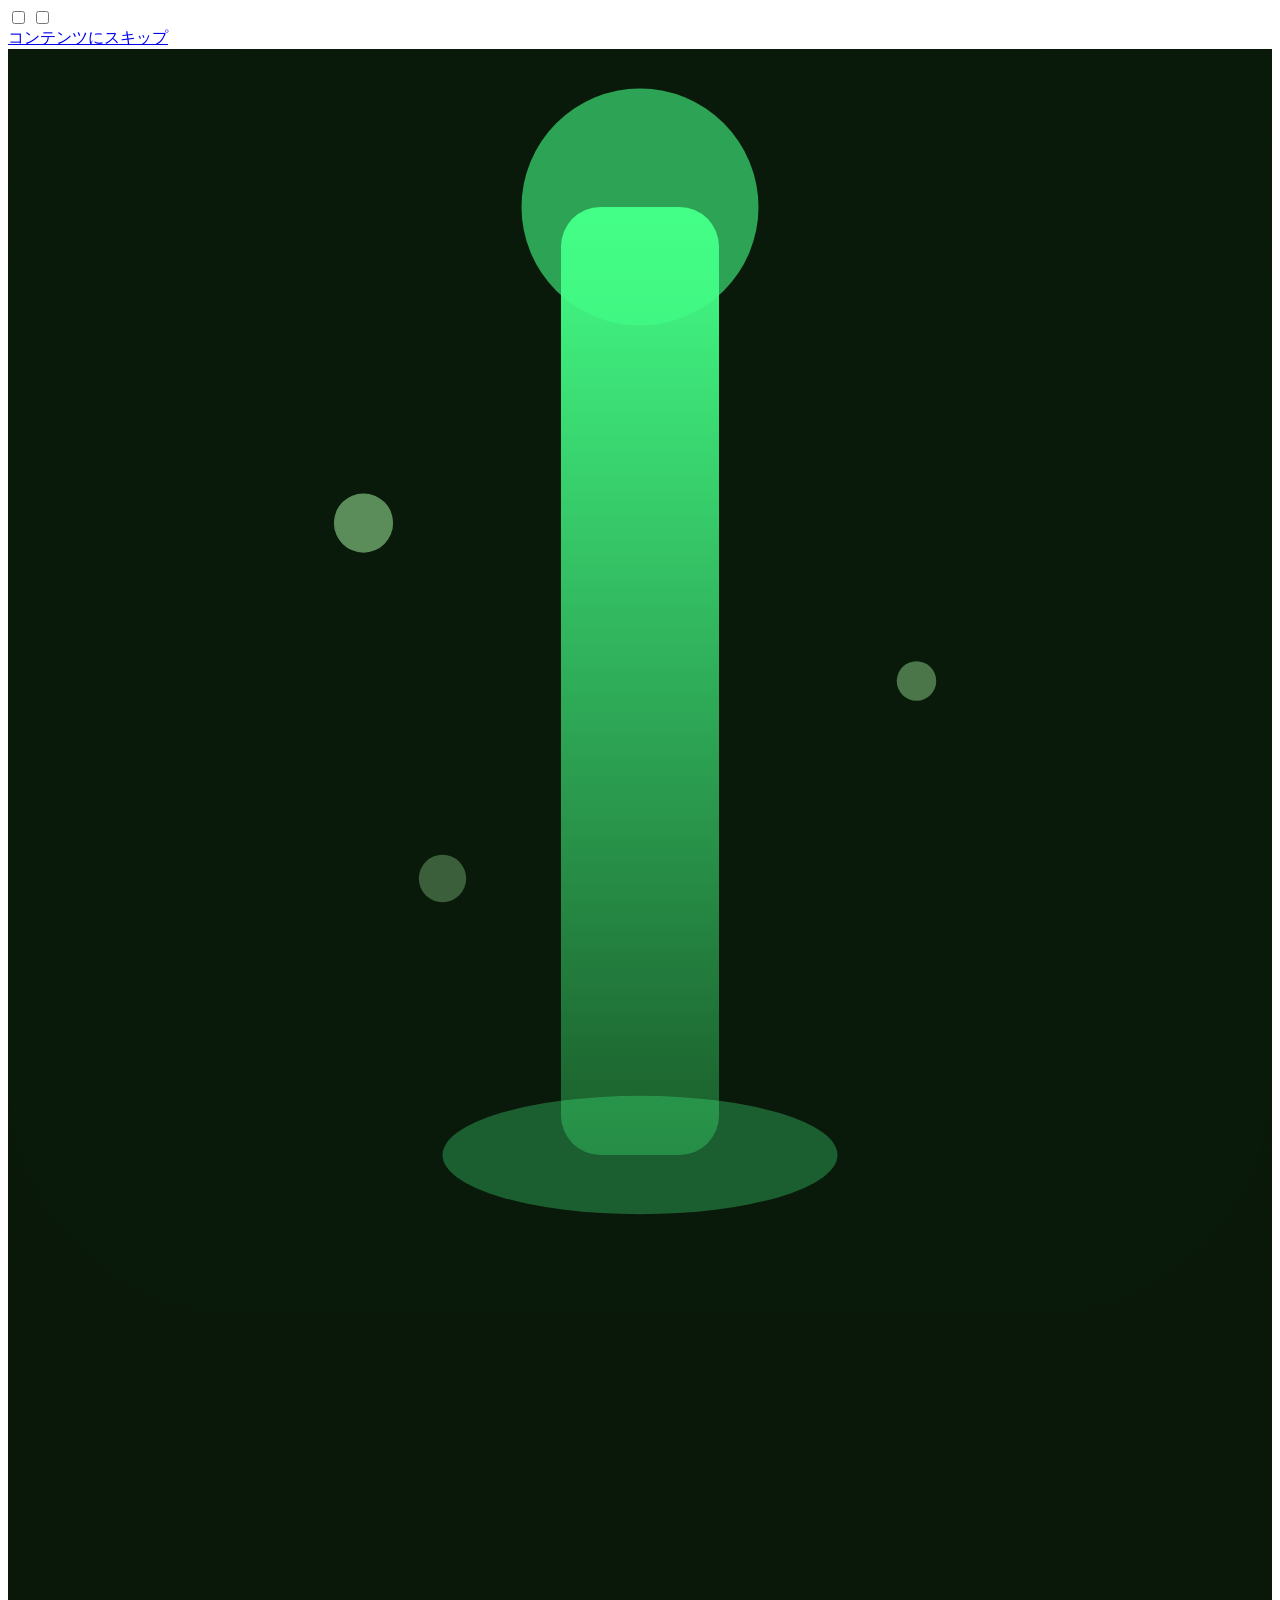
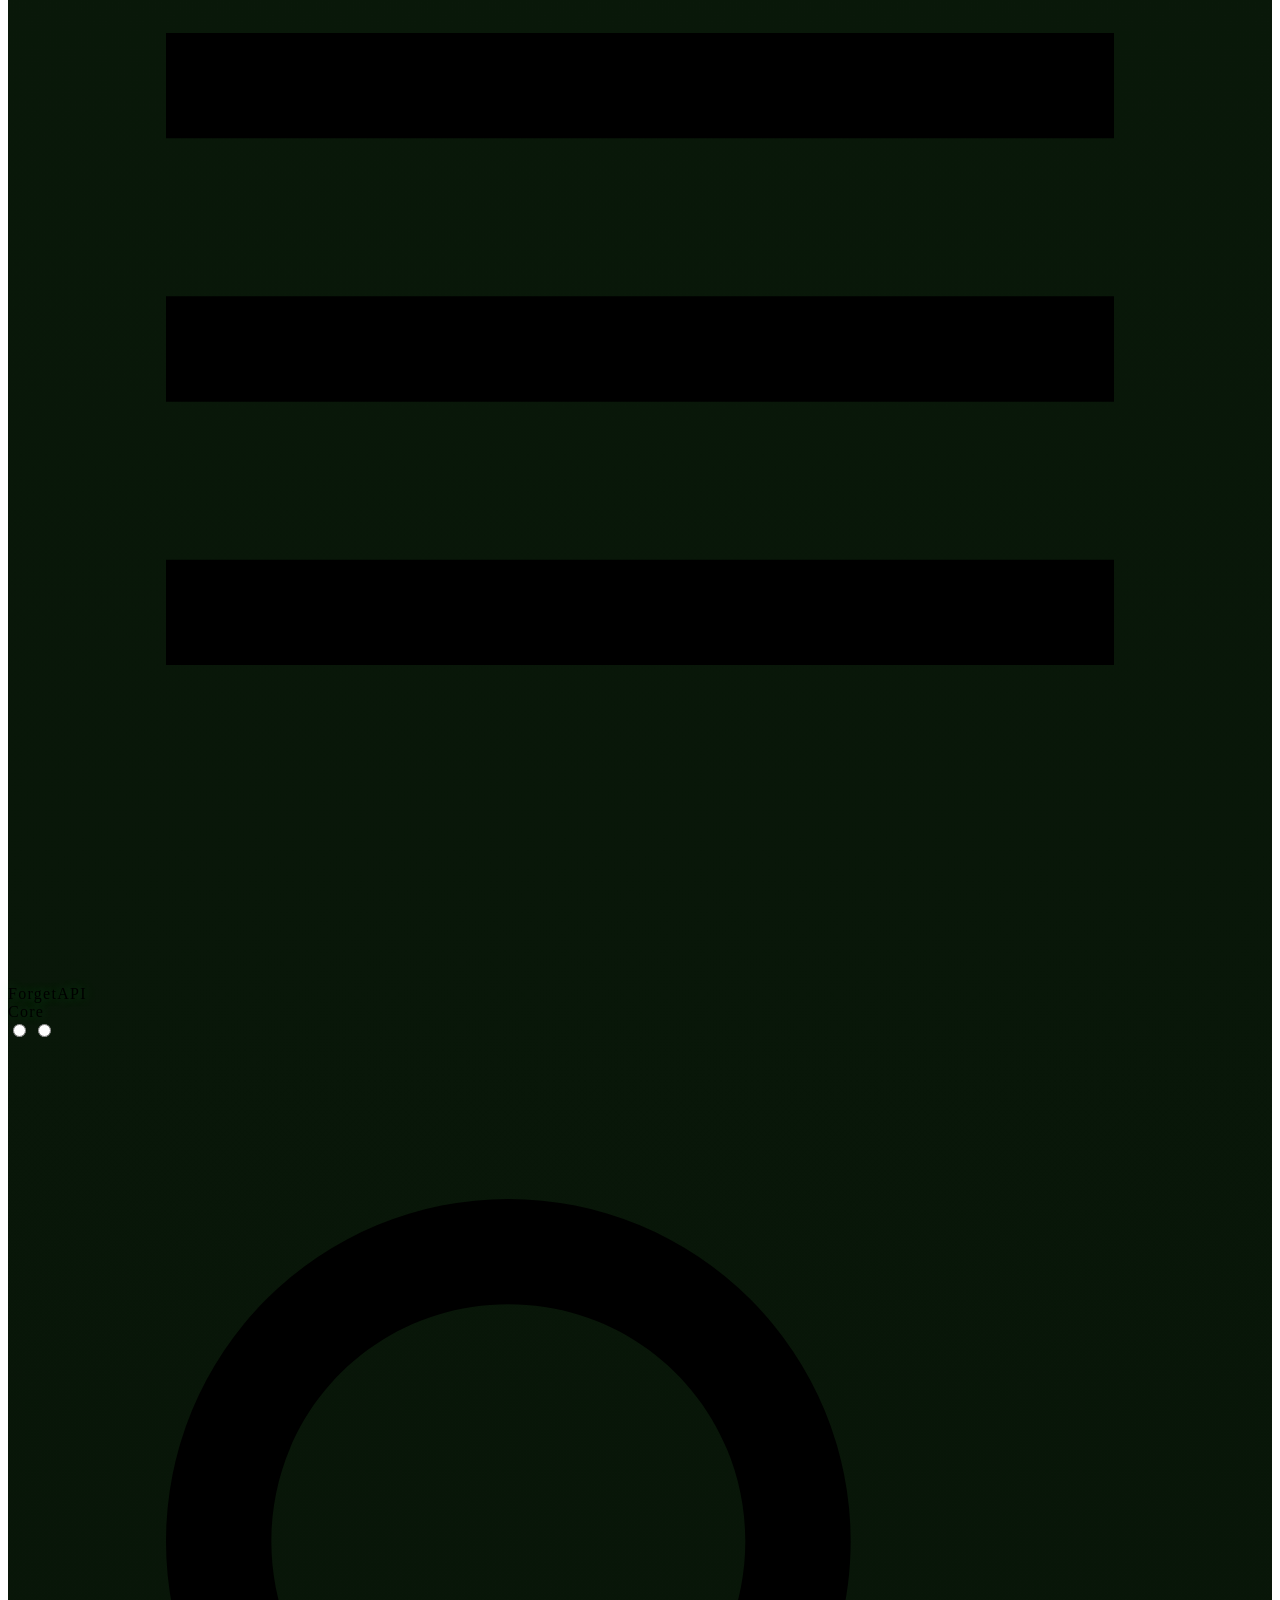
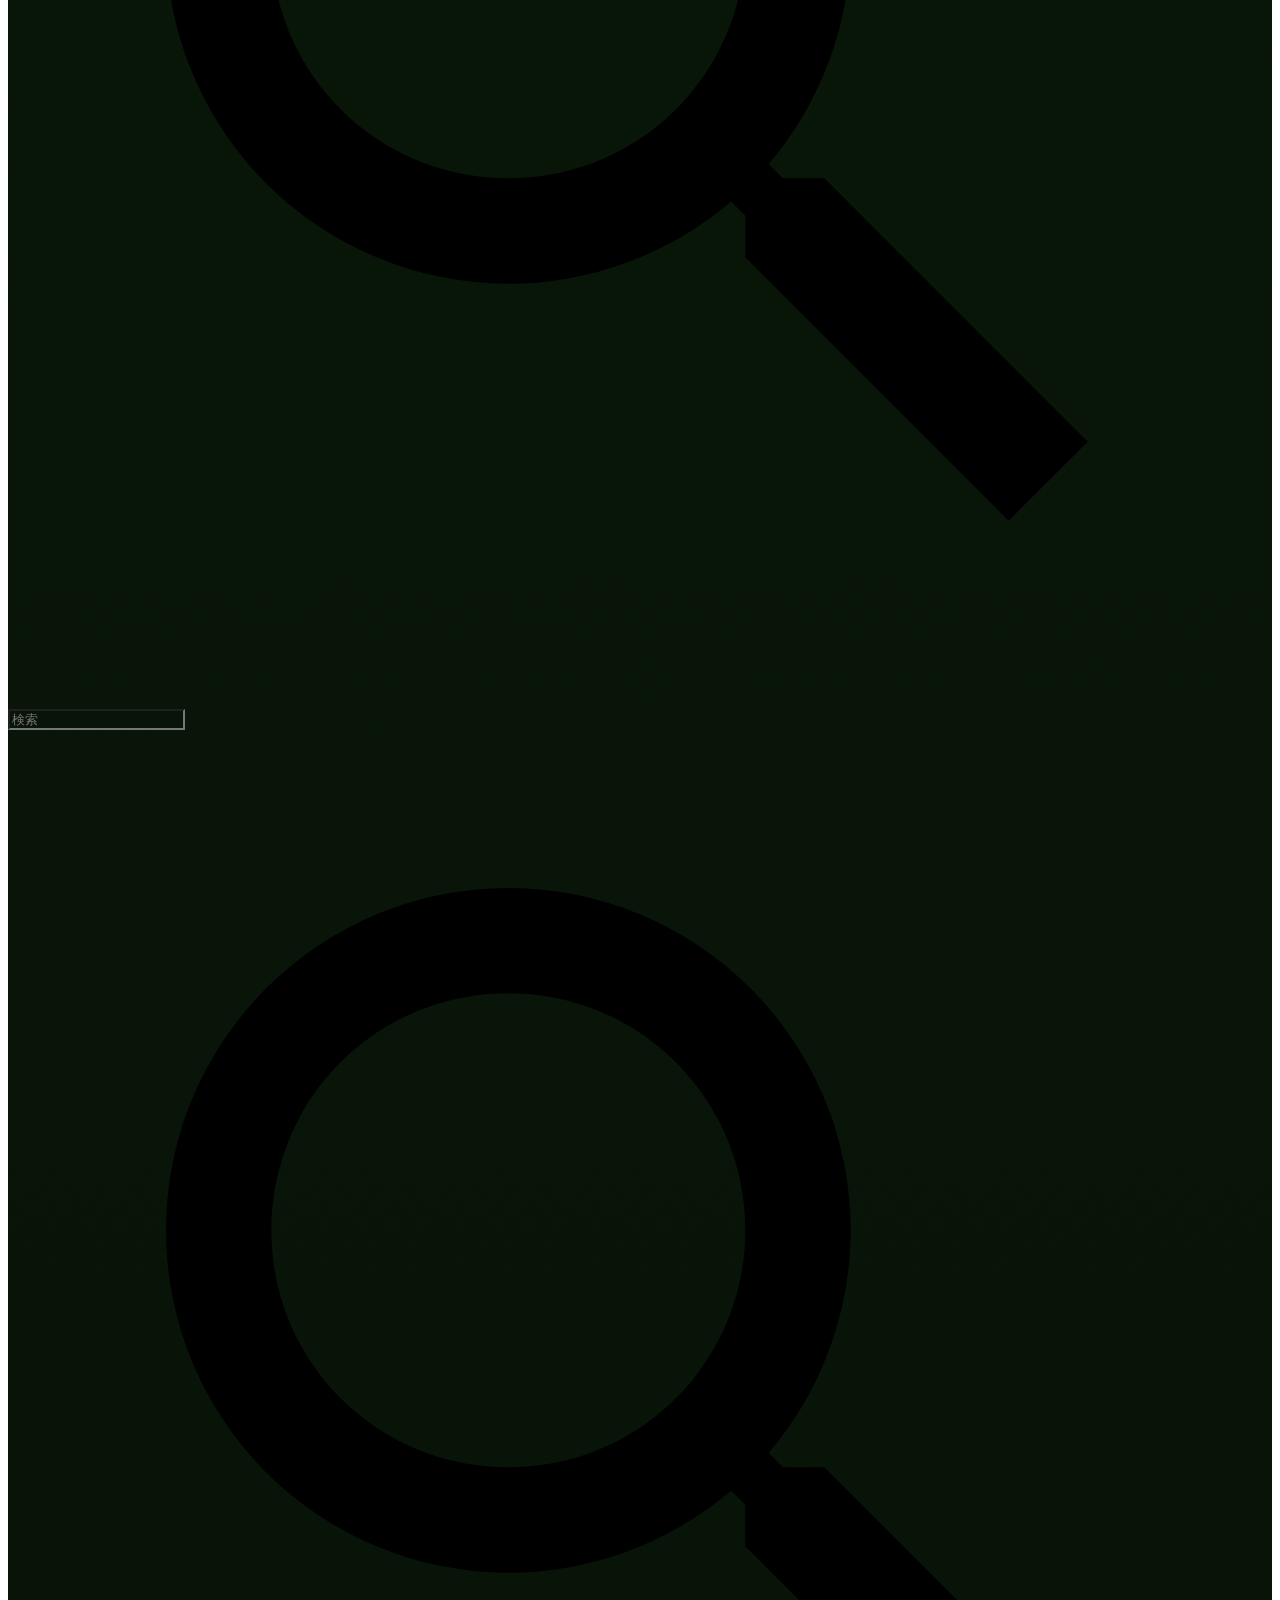
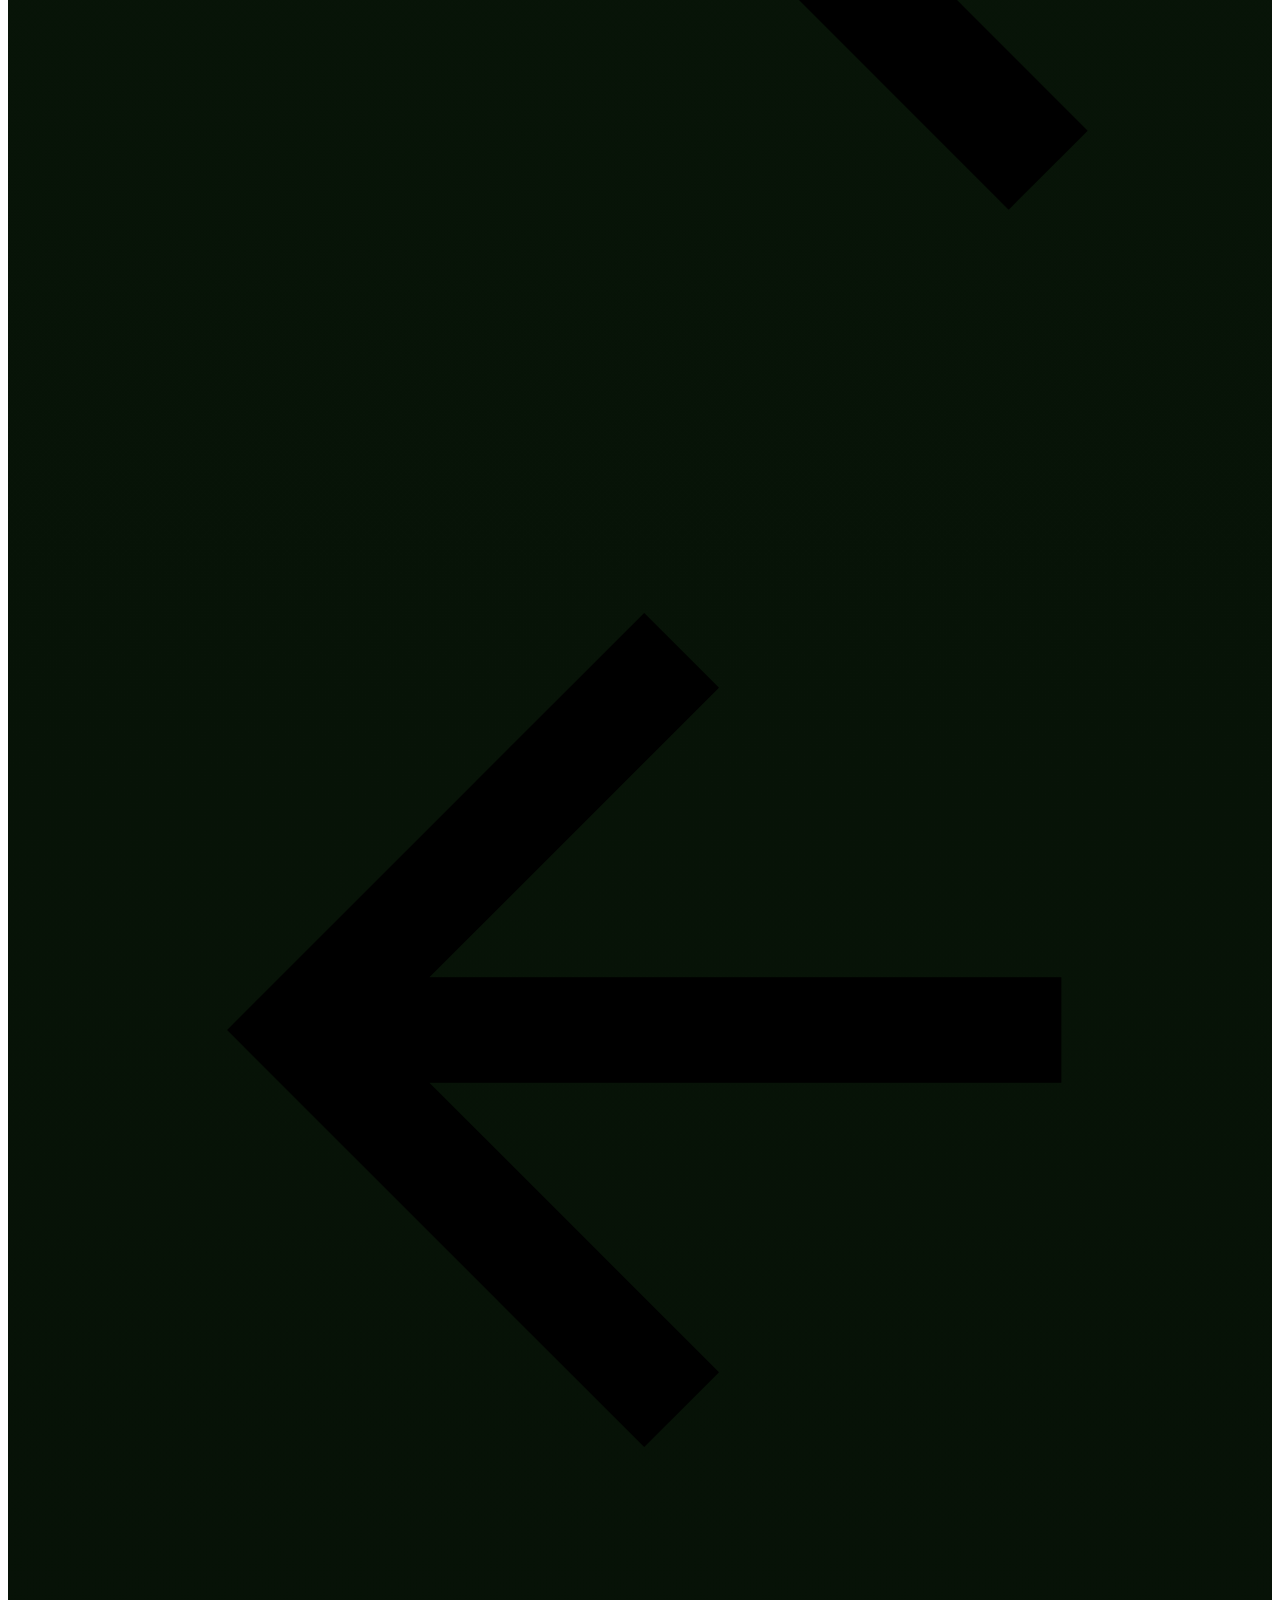
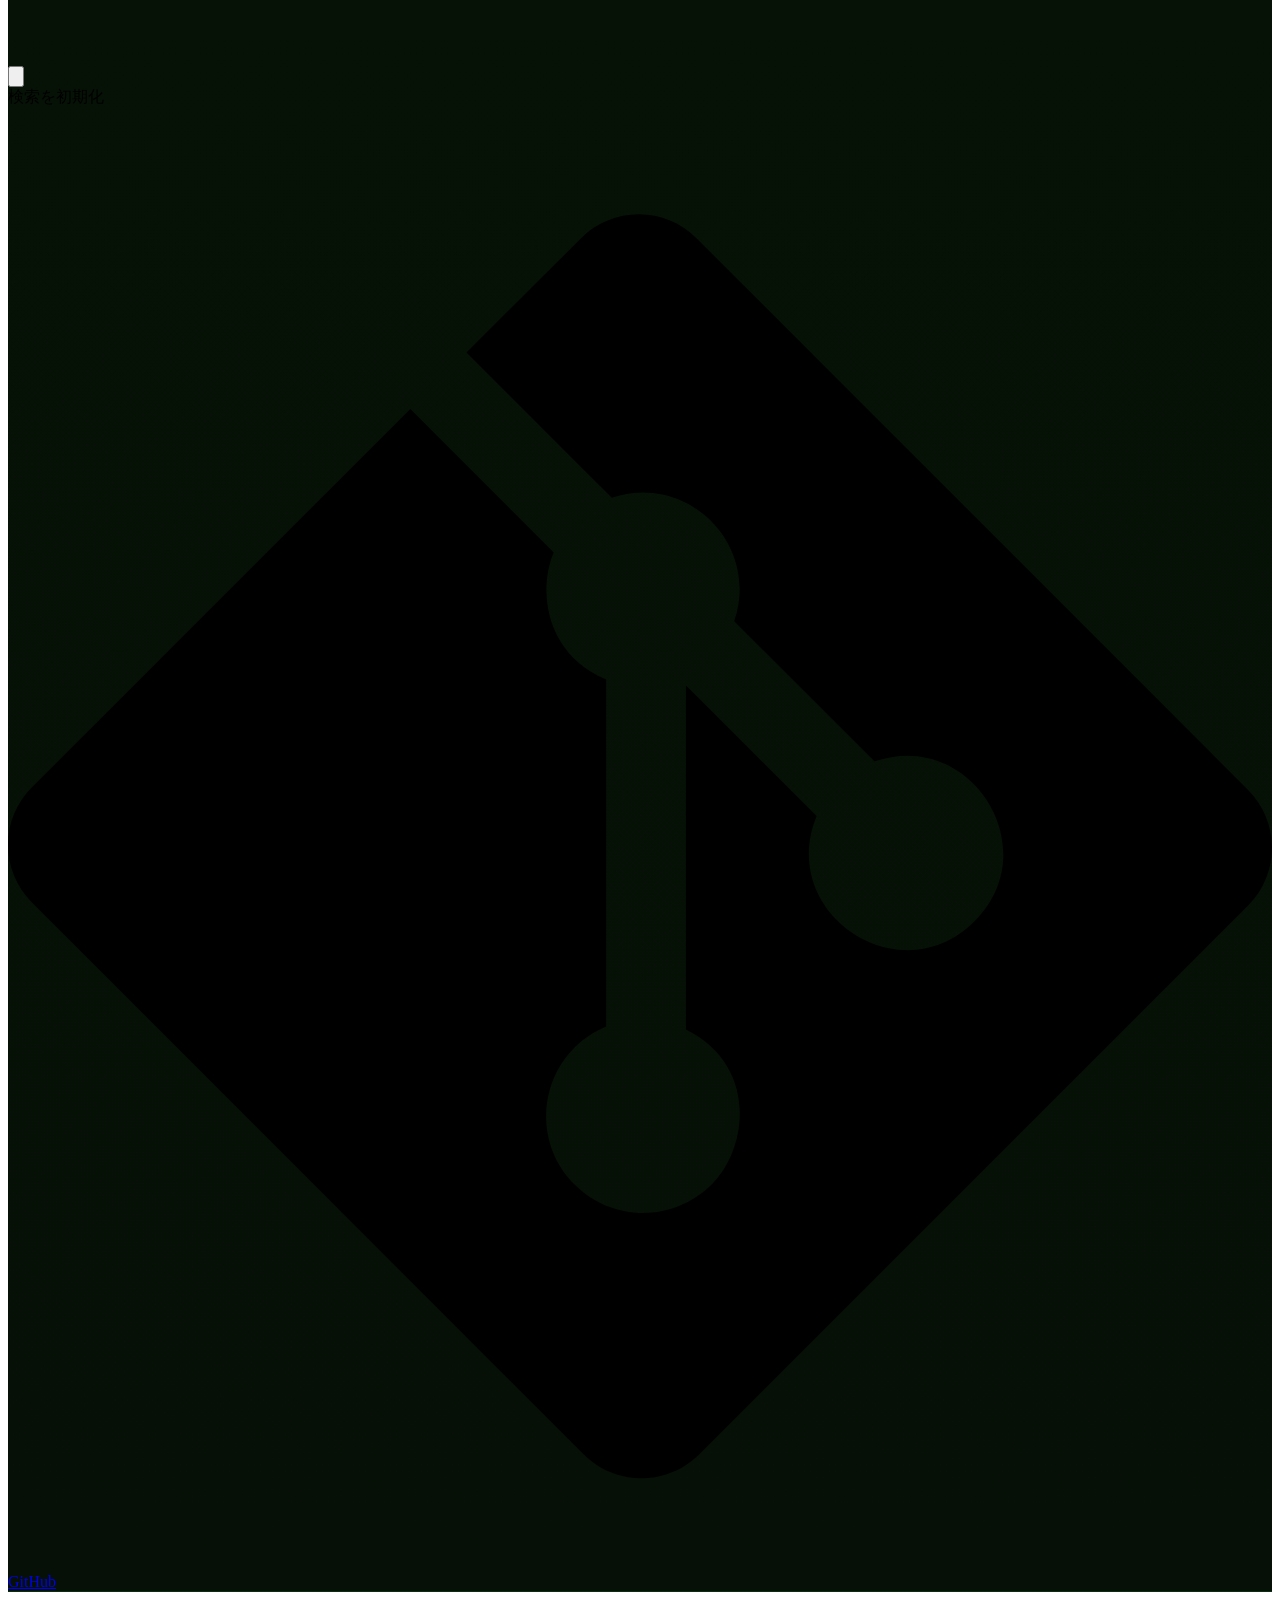
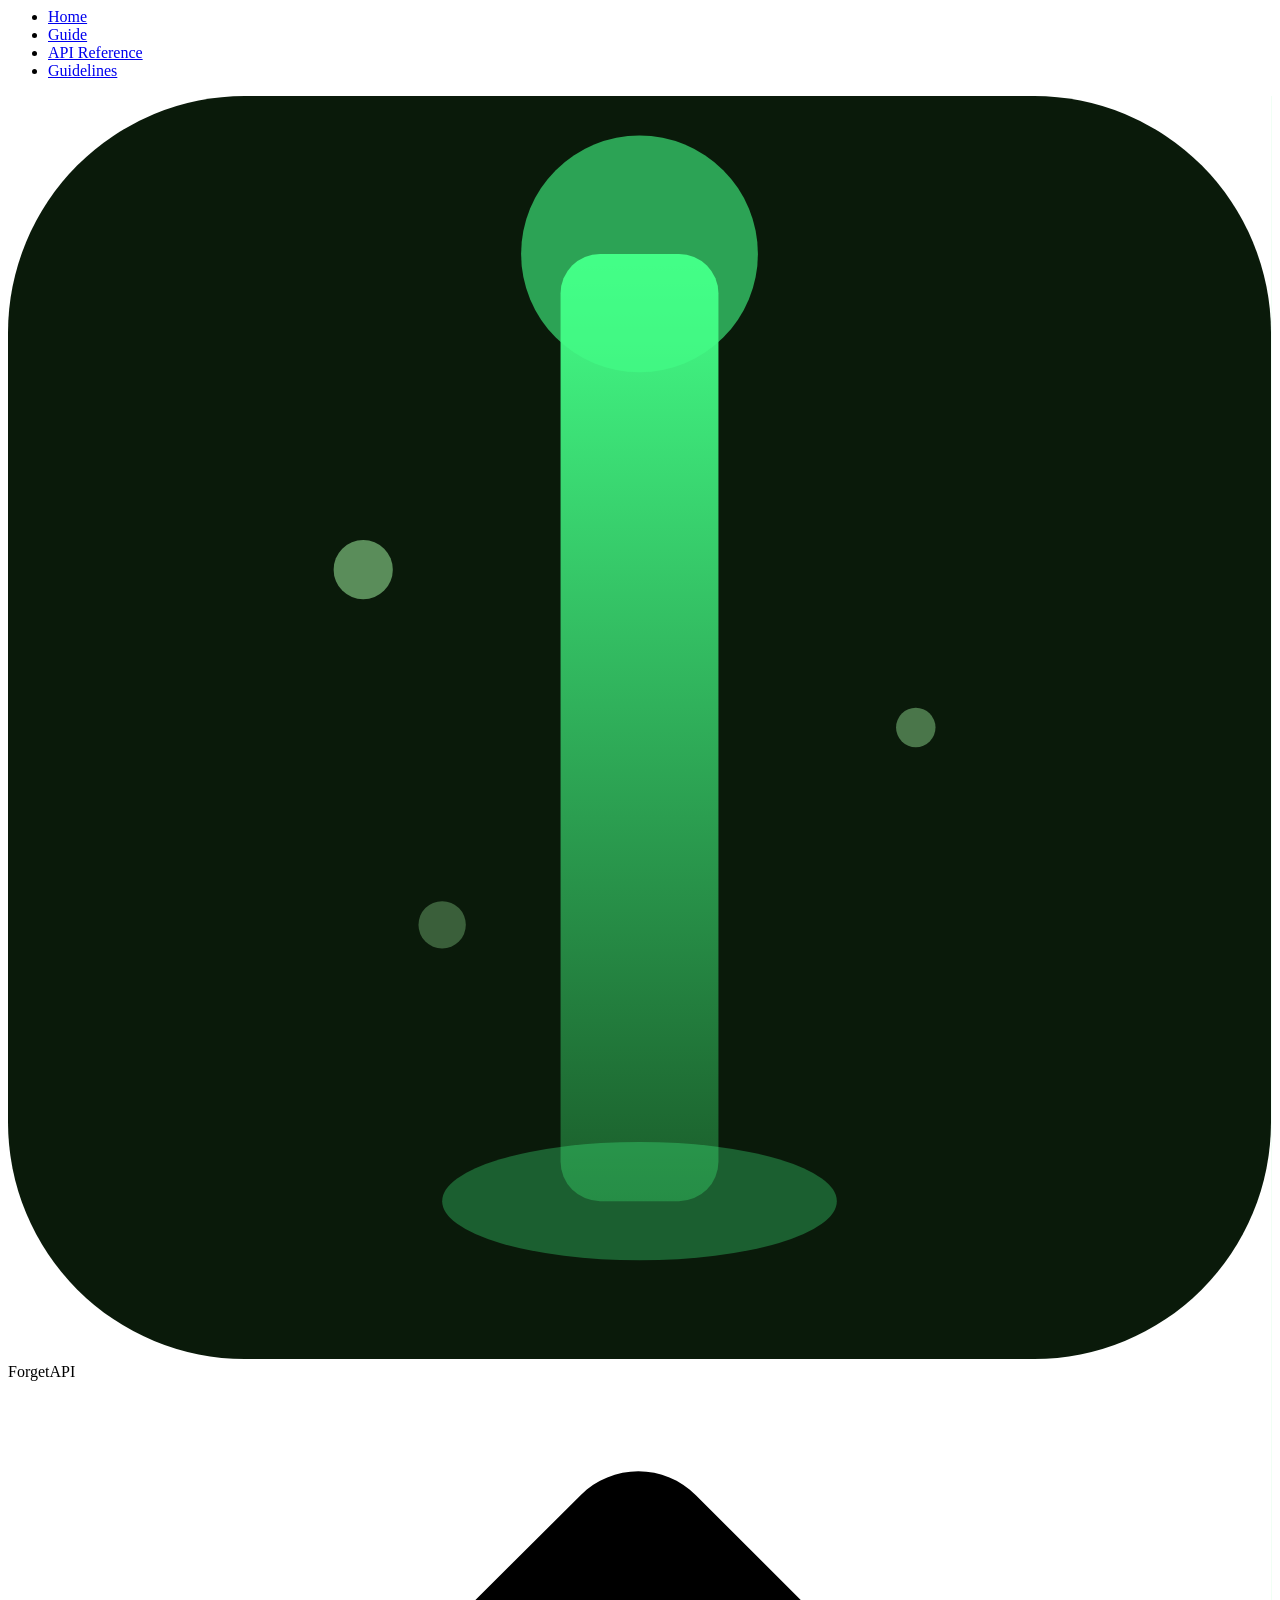
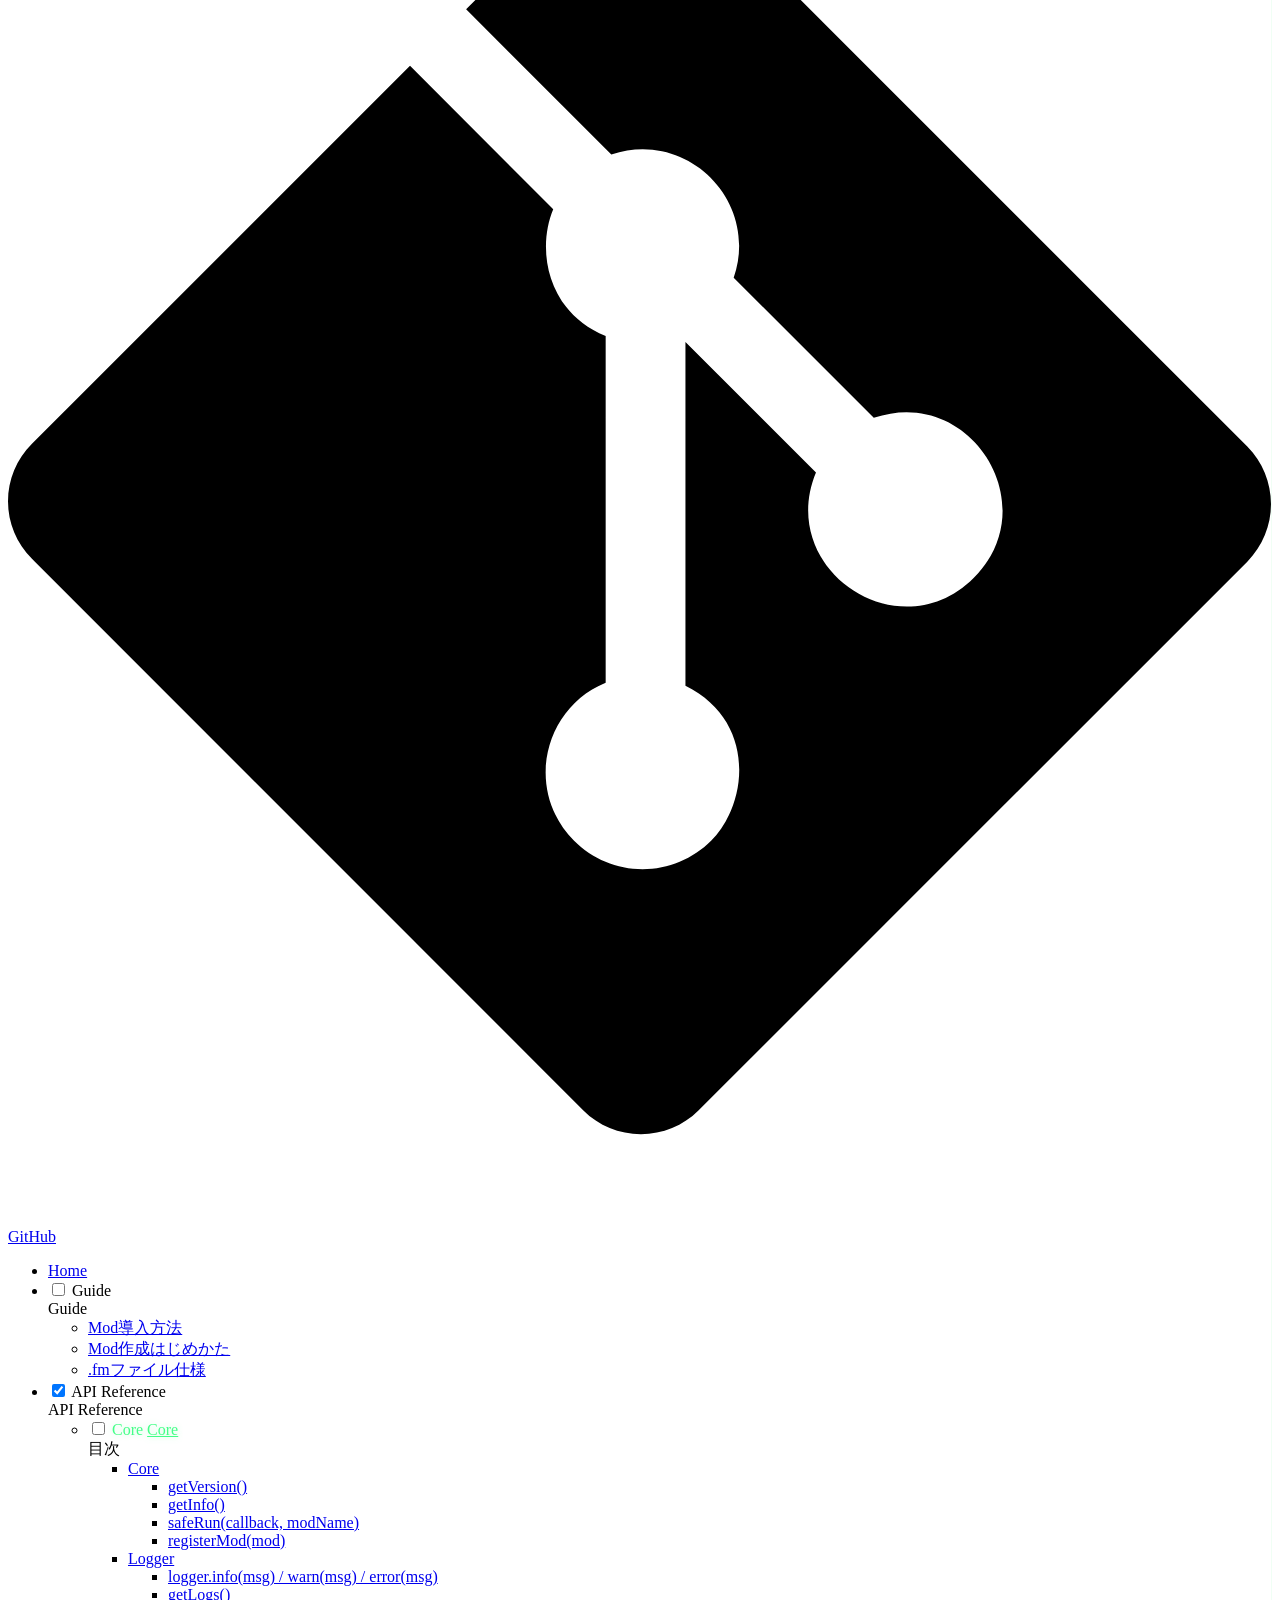
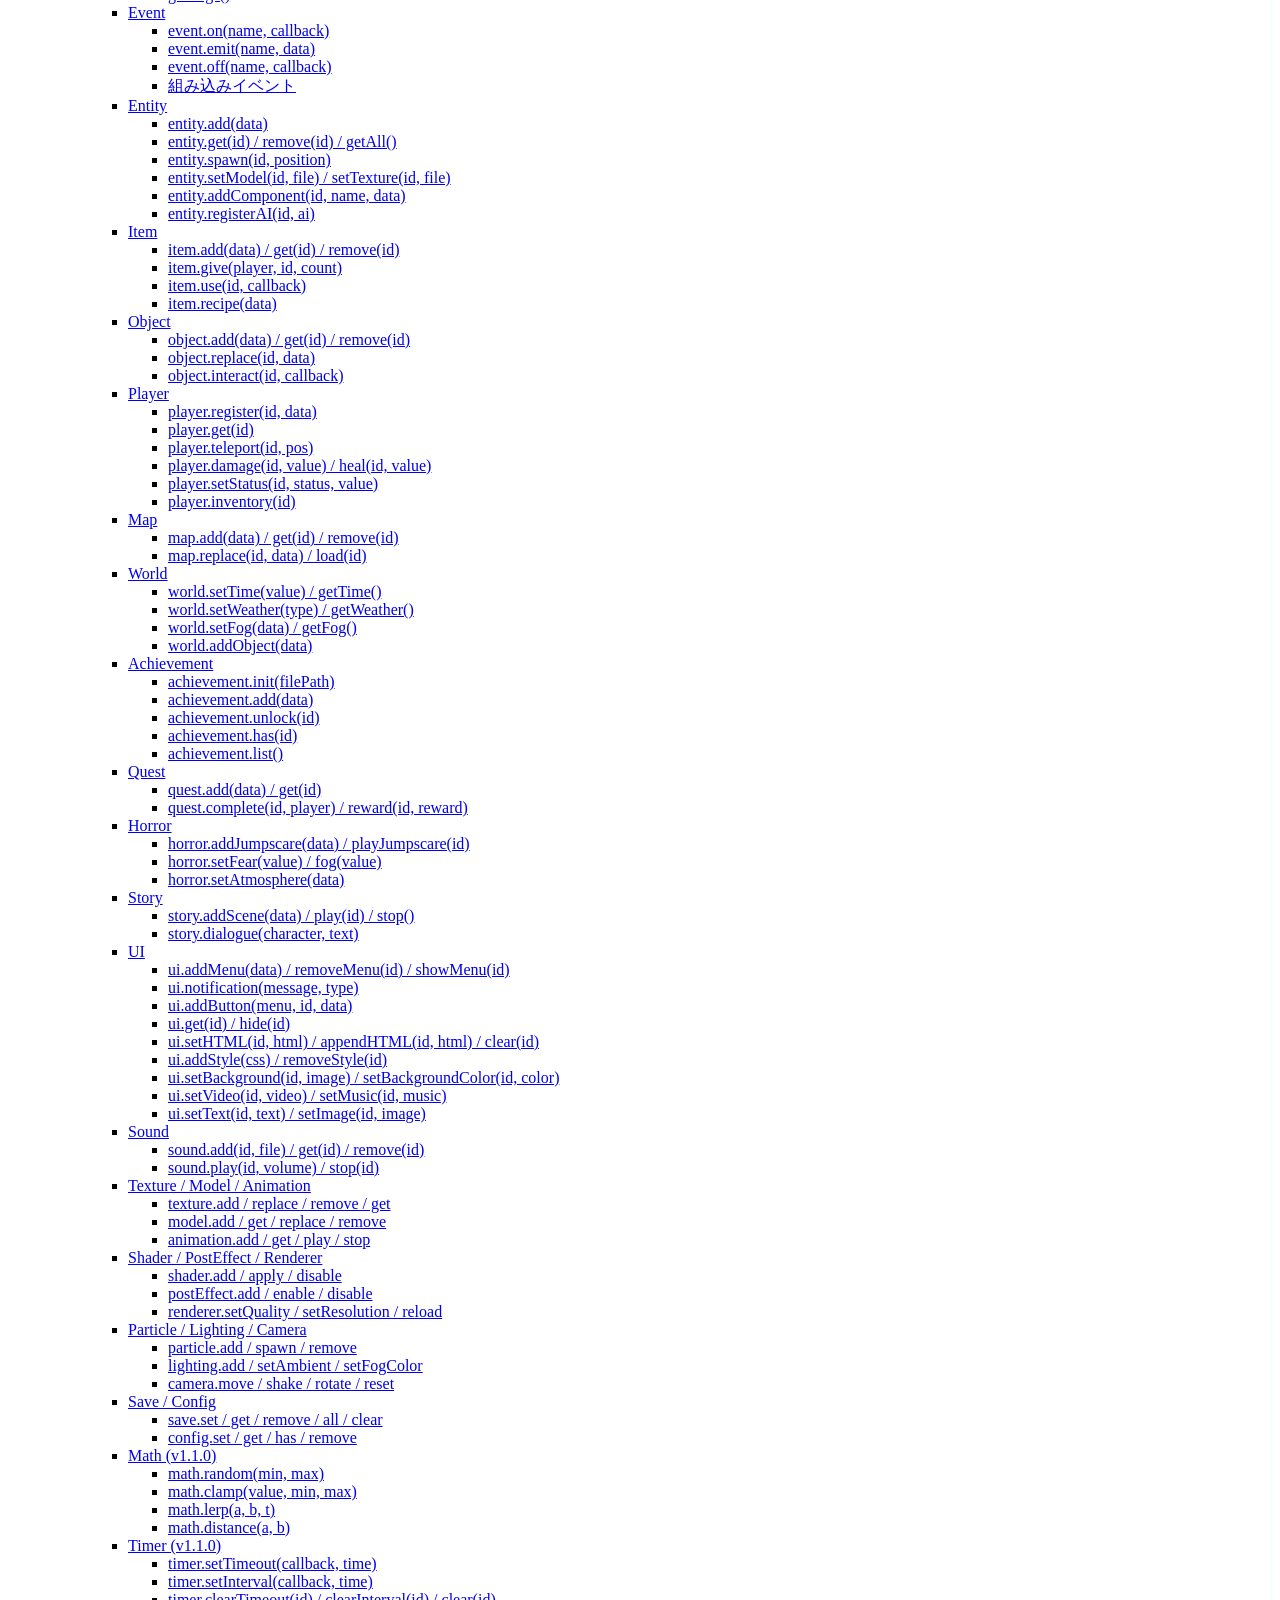
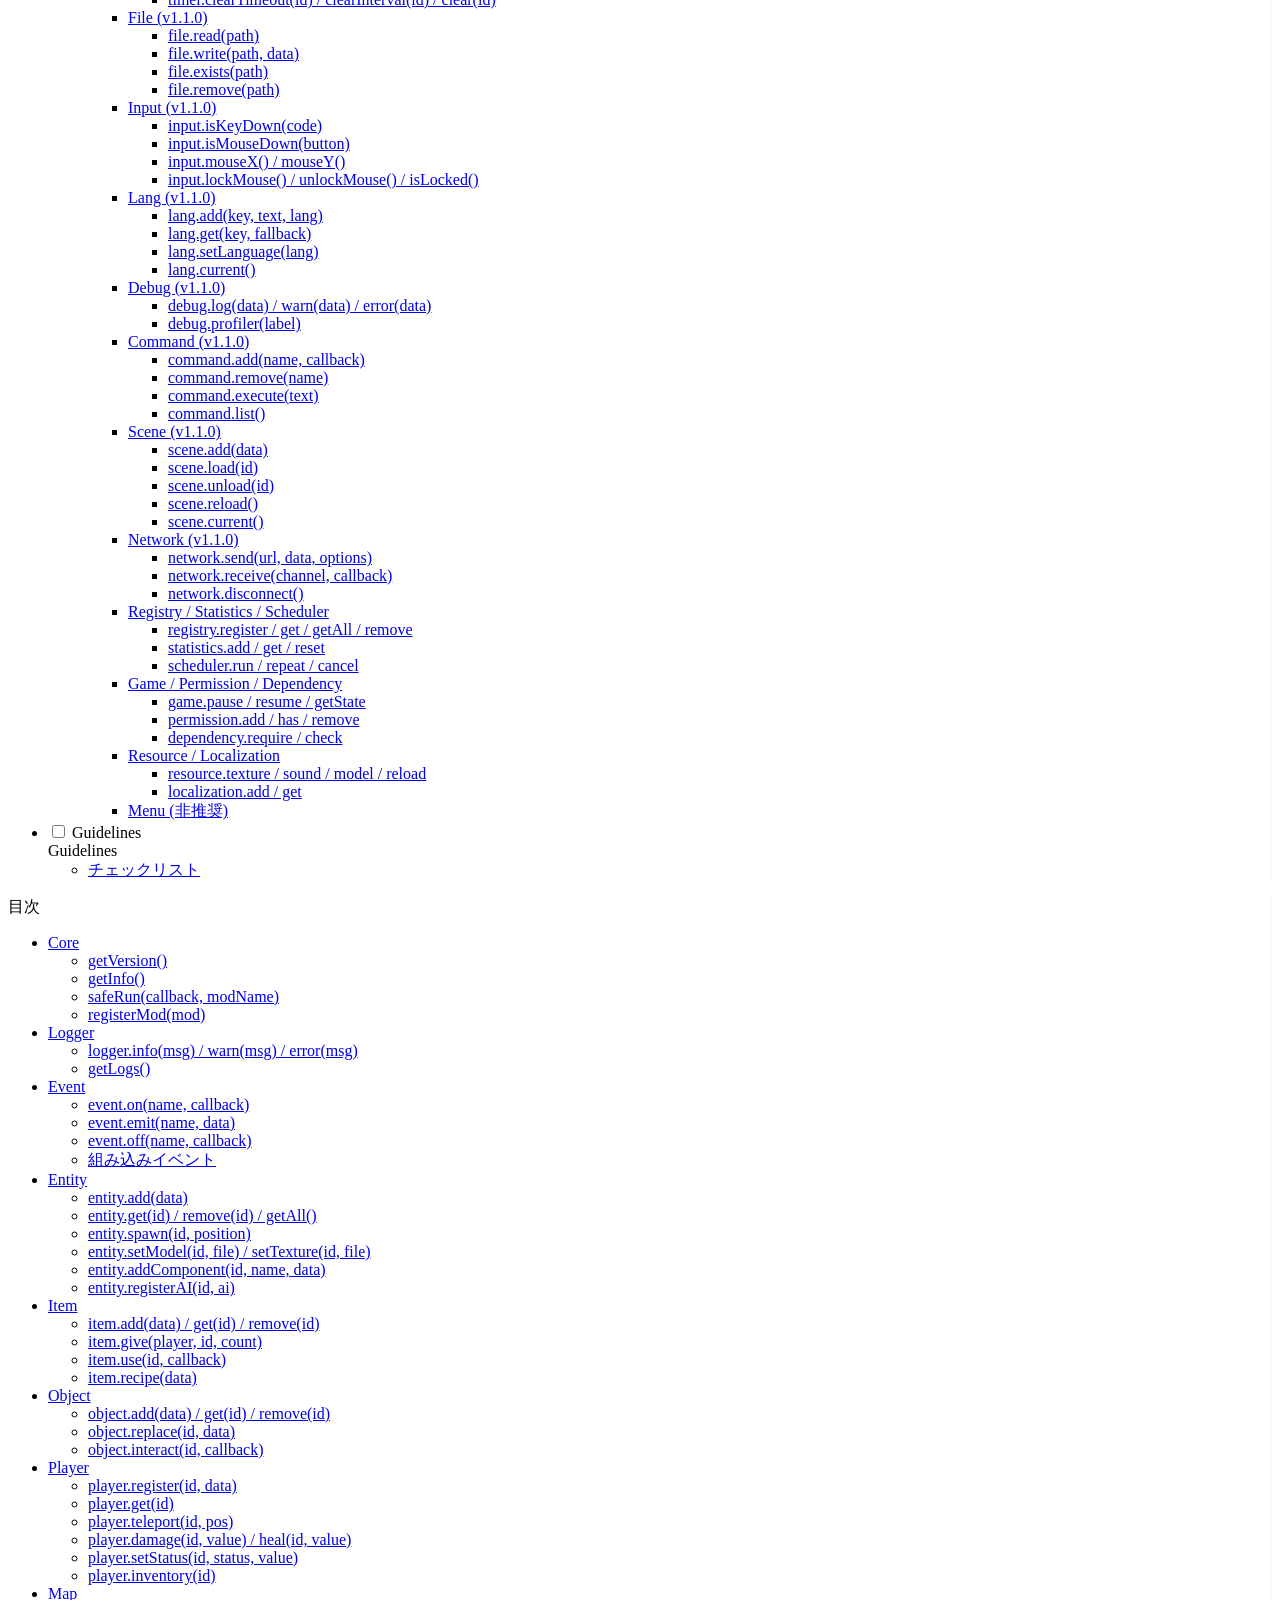
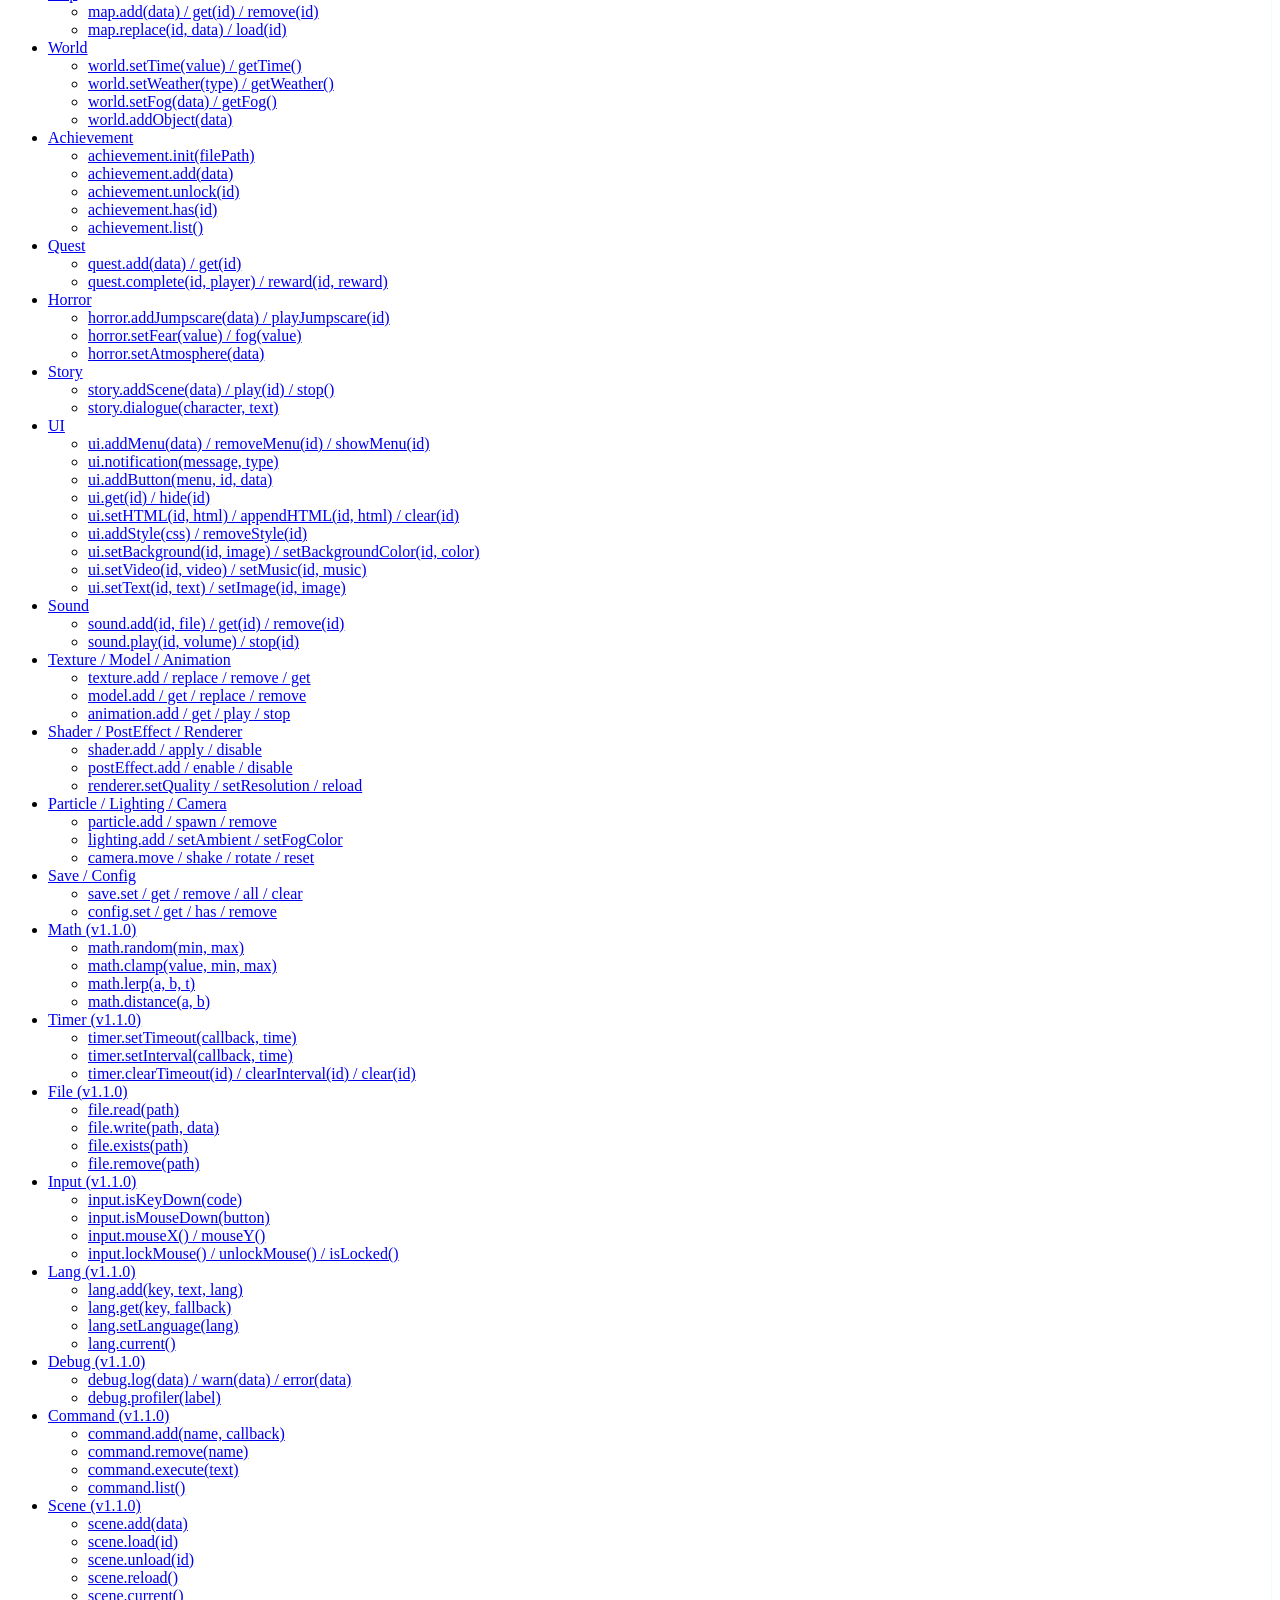
==== commit 01747433: "Deployed f437845 with MkDocs version: 1.6.1" ====
--- a/api/core/index.html
+++ b/api/core/index.html
@@ -80,7 +80,7 @@
     <div data-md-component="skip">
       
         
-        <a href="#forgetapi-reference" class="md-skip">
+        <a href="#forgetapi-reference-v110" class="md-skip">
           コンテンツにスキップ
         </a>
       
@@ -1423,6 +1423,72 @@
   
 </li>
         
+          <li class="md-nav__item">
+  <a href="#uigetid-hideid" class="md-nav__link">
+    <span class="md-ellipsis">
+      
+        ui.get(id) / hide(id)
+      
+    </span>
+  </a>
+  
+</li>
+        
+          <li class="md-nav__item">
+  <a href="#uisethtmlid-html-appendhtmlid-html-clearid" class="md-nav__link">
+    <span class="md-ellipsis">
+      
+        ui.setHTML(id, html) / appendHTML(id, html) / clear(id)
+      
+    </span>
+  </a>
+  
+</li>
+        
+          <li class="md-nav__item">
+  <a href="#uiaddstylecss-removestyleid" class="md-nav__link">
+    <span class="md-ellipsis">
+      
+        ui.addStyle(css) / removeStyle(id)
+      
+    </span>
+  </a>
+  
+</li>
+        
+          <li class="md-nav__item">
+  <a href="#uisetbackgroundid-image-setbackgroundcolorid-color" class="md-nav__link">
+    <span class="md-ellipsis">
+      
+        ui.setBackground(id, image) / setBackgroundColor(id, color)
+      
+    </span>
+  </a>
+  
+</li>
+        
+          <li class="md-nav__item">
+  <a href="#uisetvideoid-video-setmusicid-music" class="md-nav__link">
+    <span class="md-ellipsis">
+      
+        ui.setVideo(id, video) / setMusic(id, music)
+      
+    </span>
+  </a>
+  
+</li>
+        
+          <li class="md-nav__item">
+  <a href="#uisettextid-text-setimageid-image" class="md-nav__link">
+    <span class="md-ellipsis">
+      
+        ui.setText(id, text) / setImage(id, image)
+      
+    </span>
+  </a>
+  
+</li>
+        
       </ul>
     </nav>
   
@@ -1602,10 +1668,10 @@
 </li>
         
           <li class="md-nav__item">
-  <a href="#cameramove-shake-reset" class="md-nav__link">
-    <span class="md-ellipsis">
-      
-        camera.move / shake / reset
+  <a href="#cameramove-shake-rotate-reset" class="md-nav__link">
+    <span class="md-ellipsis">
+      
+        camera.move / shake / rotate / reset
       
     </span>
   </a>
@@ -1657,6 +1723,522 @@
 </li>
       
         <li class="md-nav__item">
+  <a href="#math-v110" class="md-nav__link">
+    <span class="md-ellipsis">
+      
+        Math (v1.1.0)
+      
+    </span>
+  </a>
+  
+    <nav class="md-nav" aria-label="Math (v1.1.0)">
+      <ul class="md-nav__list">
+        
+          <li class="md-nav__item">
+  <a href="#mathrandommin-max" class="md-nav__link">
+    <span class="md-ellipsis">
+      
+        math.random(min, max)
+      
+    </span>
+  </a>
+  
+</li>
+        
+          <li class="md-nav__item">
+  <a href="#mathclampvalue-min-max" class="md-nav__link">
+    <span class="md-ellipsis">
+      
+        math.clamp(value, min, max)
+      
+    </span>
+  </a>
+  
+</li>
+        
+          <li class="md-nav__item">
+  <a href="#mathlerpa-b-t" class="md-nav__link">
+    <span class="md-ellipsis">
+      
+        math.lerp(a, b, t)
+      
+    </span>
+  </a>
+  
+</li>
+        
+          <li class="md-nav__item">
+  <a href="#mathdistancea-b" class="md-nav__link">
+    <span class="md-ellipsis">
+      
+        math.distance(a, b)
+      
+    </span>
+  </a>
+  
+</li>
+        
+      </ul>
+    </nav>
+  
+</li>
+      
+        <li class="md-nav__item">
+  <a href="#timer-v110" class="md-nav__link">
+    <span class="md-ellipsis">
+      
+        Timer (v1.1.0)
+      
+    </span>
+  </a>
+  
+    <nav class="md-nav" aria-label="Timer (v1.1.0)">
+      <ul class="md-nav__list">
+        
+          <li class="md-nav__item">
+  <a href="#timersettimeoutcallback-time" class="md-nav__link">
+    <span class="md-ellipsis">
+      
+        timer.setTimeout(callback, time)
+      
+    </span>
+  </a>
+  
+</li>
+        
+          <li class="md-nav__item">
+  <a href="#timersetintervalcallback-time" class="md-nav__link">
+    <span class="md-ellipsis">
+      
+        timer.setInterval(callback, time)
+      
+    </span>
+  </a>
+  
+</li>
+        
+          <li class="md-nav__item">
+  <a href="#timercleartimeoutid-clearintervalid-clearid" class="md-nav__link">
+    <span class="md-ellipsis">
+      
+        timer.clearTimeout(id) / clearInterval(id) / clear(id)
+      
+    </span>
+  </a>
+  
+</li>
+        
+      </ul>
+    </nav>
+  
+</li>
+      
+        <li class="md-nav__item">
+  <a href="#file-v110" class="md-nav__link">
+    <span class="md-ellipsis">
+      
+        File (v1.1.0)
+      
+    </span>
+  </a>
+  
+    <nav class="md-nav" aria-label="File (v1.1.0)">
+      <ul class="md-nav__list">
+        
+          <li class="md-nav__item">
+  <a href="#filereadpath" class="md-nav__link">
+    <span class="md-ellipsis">
+      
+        file.read(path)
+      
+    </span>
+  </a>
+  
+</li>
+        
+          <li class="md-nav__item">
+  <a href="#filewritepath-data" class="md-nav__link">
+    <span class="md-ellipsis">
+      
+        file.write(path, data)
+      
+    </span>
+  </a>
+  
+</li>
+        
+          <li class="md-nav__item">
+  <a href="#fileexistspath" class="md-nav__link">
+    <span class="md-ellipsis">
+      
+        file.exists(path)
+      
+    </span>
+  </a>
+  
+</li>
+        
+          <li class="md-nav__item">
+  <a href="#fileremovepath" class="md-nav__link">
+    <span class="md-ellipsis">
+      
+        file.remove(path)
+      
+    </span>
+  </a>
+  
+</li>
+        
+      </ul>
+    </nav>
+  
+</li>
+      
+        <li class="md-nav__item">
+  <a href="#input-v110" class="md-nav__link">
+    <span class="md-ellipsis">
+      
+        Input (v1.1.0)
+      
+    </span>
+  </a>
+  
+    <nav class="md-nav" aria-label="Input (v1.1.0)">
+      <ul class="md-nav__list">
+        
+          <li class="md-nav__item">
+  <a href="#inputiskeydowncode" class="md-nav__link">
+    <span class="md-ellipsis">
+      
+        input.isKeyDown(code)
+      
+    </span>
+  </a>
+  
+</li>
+        
+          <li class="md-nav__item">
+  <a href="#inputismousedownbutton" class="md-nav__link">
+    <span class="md-ellipsis">
+      
+        input.isMouseDown(button)
+      
+    </span>
+  </a>
+  
+</li>
+        
+          <li class="md-nav__item">
+  <a href="#inputmousex-mousey" class="md-nav__link">
+    <span class="md-ellipsis">
+      
+        input.mouseX() / mouseY()
+      
+    </span>
+  </a>
+  
+</li>
+        
+          <li class="md-nav__item">
+  <a href="#inputlockmouse-unlockmouse-islocked" class="md-nav__link">
+    <span class="md-ellipsis">
+      
+        input.lockMouse() / unlockMouse() / isLocked()
+      
+    </span>
+  </a>
+  
+</li>
+        
+      </ul>
+    </nav>
+  
+</li>
+      
+        <li class="md-nav__item">
+  <a href="#lang-v110" class="md-nav__link">
+    <span class="md-ellipsis">
+      
+        Lang (v1.1.0)
+      
+    </span>
+  </a>
+  
+    <nav class="md-nav" aria-label="Lang (v1.1.0)">
+      <ul class="md-nav__list">
+        
+          <li class="md-nav__item">
+  <a href="#langaddkey-text-lang" class="md-nav__link">
+    <span class="md-ellipsis">
+      
+        lang.add(key, text, lang)
+      
+    </span>
+  </a>
+  
+</li>
+        
+          <li class="md-nav__item">
+  <a href="#langgetkey-fallback" class="md-nav__link">
+    <span class="md-ellipsis">
+      
+        lang.get(key, fallback)
+      
+    </span>
+  </a>
+  
+</li>
+        
+          <li class="md-nav__item">
+  <a href="#langsetlanguagelang" class="md-nav__link">
+    <span class="md-ellipsis">
+      
+        lang.setLanguage(lang)
+      
+    </span>
+  </a>
+  
+</li>
+        
+          <li class="md-nav__item">
+  <a href="#langcurrent" class="md-nav__link">
+    <span class="md-ellipsis">
+      
+        lang.current()
+      
+    </span>
+  </a>
+  
+</li>
+        
+      </ul>
+    </nav>
+  
+</li>
+      
+        <li class="md-nav__item">
+  <a href="#debug-v110" class="md-nav__link">
+    <span class="md-ellipsis">
+      
+        Debug (v1.1.0)
+      
+    </span>
+  </a>
+  
+    <nav class="md-nav" aria-label="Debug (v1.1.0)">
+      <ul class="md-nav__list">
+        
+          <li class="md-nav__item">
+  <a href="#debuglogdata-warndata-errordata" class="md-nav__link">
+    <span class="md-ellipsis">
+      
+        debug.log(data) / warn(data) / error(data)
+      
+    </span>
+  </a>
+  
+</li>
+        
+          <li class="md-nav__item">
+  <a href="#debugprofilerlabel" class="md-nav__link">
+    <span class="md-ellipsis">
+      
+        debug.profiler(label)
+      
+    </span>
+  </a>
+  
+</li>
+        
+      </ul>
+    </nav>
+  
+</li>
+      
+        <li class="md-nav__item">
+  <a href="#command-v110" class="md-nav__link">
+    <span class="md-ellipsis">
+      
+        Command (v1.1.0)
+      
+    </span>
+  </a>
+  
+    <nav class="md-nav" aria-label="Command (v1.1.0)">
+      <ul class="md-nav__list">
+        
+          <li class="md-nav__item">
+  <a href="#commandaddname-callback" class="md-nav__link">
+    <span class="md-ellipsis">
+      
+        command.add(name, callback)
+      
+    </span>
+  </a>
+  
+</li>
+        
+          <li class="md-nav__item">
+  <a href="#commandremovename" class="md-nav__link">
+    <span class="md-ellipsis">
+      
+        command.remove(name)
+      
+    </span>
+  </a>
+  
+</li>
+        
+          <li class="md-nav__item">
+  <a href="#commandexecutetext" class="md-nav__link">
+    <span class="md-ellipsis">
+      
+        command.execute(text)
+      
+    </span>
+  </a>
+  
+</li>
+        
+          <li class="md-nav__item">
+  <a href="#commandlist" class="md-nav__link">
+    <span class="md-ellipsis">
+      
+        command.list()
+      
+    </span>
+  </a>
+  
+</li>
+        
+      </ul>
+    </nav>
+  
+</li>
+      
+        <li class="md-nav__item">
+  <a href="#scene-v110" class="md-nav__link">
+    <span class="md-ellipsis">
+      
+        Scene (v1.1.0)
+      
+    </span>
+  </a>
+  
+    <nav class="md-nav" aria-label="Scene (v1.1.0)">
+      <ul class="md-nav__list">
+        
+          <li class="md-nav__item">
+  <a href="#sceneadddata" class="md-nav__link">
+    <span class="md-ellipsis">
+      
+        scene.add(data)
+      
+    </span>
+  </a>
+  
+</li>
+        
+          <li class="md-nav__item">
+  <a href="#sceneloadid" class="md-nav__link">
+    <span class="md-ellipsis">
+      
+        scene.load(id)
+      
+    </span>
+  </a>
+  
+</li>
+        
+          <li class="md-nav__item">
+  <a href="#sceneunloadid" class="md-nav__link">
+    <span class="md-ellipsis">
+      
+        scene.unload(id)
+      
+    </span>
+  </a>
+  
+</li>
+        
+          <li class="md-nav__item">
+  <a href="#scenereload" class="md-nav__link">
+    <span class="md-ellipsis">
+      
+        scene.reload()
+      
+    </span>
+  </a>
+  
+</li>
+        
+          <li class="md-nav__item">
+  <a href="#scenecurrent" class="md-nav__link">
+    <span class="md-ellipsis">
+      
+        scene.current()
+      
+    </span>
+  </a>
+  
+</li>
+        
+      </ul>
+    </nav>
+  
+</li>
+      
+        <li class="md-nav__item">
+  <a href="#network-v110" class="md-nav__link">
+    <span class="md-ellipsis">
+      
+        Network (v1.1.0)
+      
+    </span>
+  </a>
+  
+    <nav class="md-nav" aria-label="Network (v1.1.0)">
+      <ul class="md-nav__list">
+        
+          <li class="md-nav__item">
+  <a href="#networksendurl-data-options" class="md-nav__link">
+    <span class="md-ellipsis">
+      
+        network.send(url, data, options)
+      
+    </span>
+  </a>
+  
+</li>
+        
+          <li class="md-nav__item">
+  <a href="#networkreceivechannel-callback" class="md-nav__link">
+    <span class="md-ellipsis">
+      
+        network.receive(channel, callback)
+      
+    </span>
+  </a>
+  
+</li>
+        
+          <li class="md-nav__item">
+  <a href="#networkdisconnect" class="md-nav__link">
+    <span class="md-ellipsis">
+      
+        network.disconnect()
+      
+    </span>
+  </a>
+  
+</li>
+        
+      </ul>
+    </nav>
+  
+</li>
+      
+        <li class="md-nav__item">
   <a href="#registry-statistics-scheduler" class="md-nav__link">
     <span class="md-ellipsis">
       
@@ -1669,10 +2251,10 @@
       <ul class="md-nav__list">
         
           <li class="md-nav__item">
-  <a href="#registryregister-get-getall" class="md-nav__link">
-    <span class="md-ellipsis">
-      
-        registry.register / get / getAll
+  <a href="#registryregister-get-getall-remove" class="md-nav__link">
+    <span class="md-ellipsis">
+      
+        registry.register / get / getAll / remove
       
     </span>
   </a>
@@ -1757,15 +2339,15 @@
 </li>
       
         <li class="md-nav__item">
-  <a href="#resource-localization-lang" class="md-nav__link">
-    <span class="md-ellipsis">
-      
-        Resource / Localization / Lang
-      
-    </span>
-  </a>
-  
-    <nav class="md-nav" aria-label="Resource / Localization / Lang">
+  <a href="#resource-localization" class="md-nav__link">
+    <span class="md-ellipsis">
+      
+        Resource / Localization
+      
+    </span>
+  </a>
+  
+    <nav class="md-nav" aria-label="Resource / Localization">
       <ul class="md-nav__list">
         
           <li class="md-nav__item">
@@ -1790,80 +2372,19 @@
   
 </li>
         
-          <li class="md-nav__item">
-  <a href="#langadd-get-setlanguage-current" class="md-nav__link">
-    <span class="md-ellipsis">
-      
-        lang.add / get / setLanguage / current
-      
-    </span>
-  </a>
-  
-</li>
-        
-      </ul>
-    </nav>
-  
-</li>
-      
-        <li class="md-nav__item">
-  <a href="#math-file-network-timer" class="md-nav__link">
-    <span class="md-ellipsis">
-      
-        Math / File / Network / Timer
-      
-    </span>
-  </a>
-  
-    <nav class="md-nav" aria-label="Math / File / Network / Timer">
-      <ul class="md-nav__list">
-        
-          <li class="md-nav__item">
-  <a href="#mathrandom-clamp-lerp-distance" class="md-nav__link">
-    <span class="md-ellipsis">
-      
-        math.random / clamp / lerp / distance
-      
-    </span>
-  </a>
-  
-</li>
-        
-          <li class="md-nav__item">
-  <a href="#fileread-write-exists-remove" class="md-nav__link">
-    <span class="md-ellipsis">
-      
-        file.read / write / exists / remove
-      
-    </span>
-  </a>
-  
-</li>
-        
-          <li class="md-nav__item">
-  <a href="#networksend-receive-disconnect" class="md-nav__link">
-    <span class="md-ellipsis">
-      
-        network.send / receive / disconnect
-      
-    </span>
-  </a>
-  
-</li>
-        
-          <li class="md-nav__item">
-  <a href="#timersettimeout-setinterval-clear" class="md-nav__link">
-    <span class="md-ellipsis">
-      
-        timer.setTimeout / setInterval / clear
-      
-    </span>
-  </a>
-  
-</li>
-        
-      </ul>
-    </nav>
+      </ul>
+    </nav>
+  
+</li>
+      
+        <li class="md-nav__item">
+  <a href="#menu" class="md-nav__link">
+    <span class="md-ellipsis">
+      
+        Menu (非推奨)
+      
+    </span>
+  </a>
   
 </li>
       
@@ -2781,6 +3302,72 @@
   
 </li>
         
+          <li class="md-nav__item">
+  <a href="#uigetid-hideid" class="md-nav__link">
+    <span class="md-ellipsis">
+      
+        ui.get(id) / hide(id)
+      
+    </span>
+  </a>
+  
+</li>
+        
+          <li class="md-nav__item">
+  <a href="#uisethtmlid-html-appendhtmlid-html-clearid" class="md-nav__link">
+    <span class="md-ellipsis">
+      
+        ui.setHTML(id, html) / appendHTML(id, html) / clear(id)
+      
+    </span>
+  </a>
+  
+</li>
+        
+          <li class="md-nav__item">
+  <a href="#uiaddstylecss-removestyleid" class="md-nav__link">
+    <span class="md-ellipsis">
+      
+        ui.addStyle(css) / removeStyle(id)
+      
+    </span>
+  </a>
+  
+</li>
+        
+          <li class="md-nav__item">
+  <a href="#uisetbackgroundid-image-setbackgroundcolorid-color" class="md-nav__link">
+    <span class="md-ellipsis">
+      
+        ui.setBackground(id, image) / setBackgroundColor(id, color)
+      
+    </span>
+  </a>
+  
+</li>
+        
+          <li class="md-nav__item">
+  <a href="#uisetvideoid-video-setmusicid-music" class="md-nav__link">
+    <span class="md-ellipsis">
+      
+        ui.setVideo(id, video) / setMusic(id, music)
+      
+    </span>
+  </a>
+  
+</li>
+        
+          <li class="md-nav__item">
+  <a href="#uisettextid-text-setimageid-image" class="md-nav__link">
+    <span class="md-ellipsis">
+      
+        ui.setText(id, text) / setImage(id, image)
+      
+    </span>
+  </a>
+  
+</li>
+        
       </ul>
     </nav>
   
@@ -2960,10 +3547,10 @@
 </li>
         
           <li class="md-nav__item">
-  <a href="#cameramove-shake-reset" class="md-nav__link">
-    <span class="md-ellipsis">
-      
-        camera.move / shake / reset
+  <a href="#cameramove-shake-rotate-reset" class="md-nav__link">
+    <span class="md-ellipsis">
+      
+        camera.move / shake / rotate / reset
       
     </span>
   </a>
@@ -3015,6 +3602,522 @@
 </li>
       
         <li class="md-nav__item">
+  <a href="#math-v110" class="md-nav__link">
+    <span class="md-ellipsis">
+      
+        Math (v1.1.0)
+      
+    </span>
+  </a>
+  
+    <nav class="md-nav" aria-label="Math (v1.1.0)">
+      <ul class="md-nav__list">
+        
+          <li class="md-nav__item">
+  <a href="#mathrandommin-max" class="md-nav__link">
+    <span class="md-ellipsis">
+      
+        math.random(min, max)
+      
+    </span>
+  </a>
+  
+</li>
+        
+          <li class="md-nav__item">
+  <a href="#mathclampvalue-min-max" class="md-nav__link">
+    <span class="md-ellipsis">
+      
+        math.clamp(value, min, max)
+      
+    </span>
+  </a>
+  
+</li>
+        
+          <li class="md-nav__item">
+  <a href="#mathlerpa-b-t" class="md-nav__link">
+    <span class="md-ellipsis">
+      
+        math.lerp(a, b, t)
+      
+    </span>
+  </a>
+  
+</li>
+        
+          <li class="md-nav__item">
+  <a href="#mathdistancea-b" class="md-nav__link">
+    <span class="md-ellipsis">
+      
+        math.distance(a, b)
+      
+    </span>
+  </a>
+  
+</li>
+        
+      </ul>
+    </nav>
+  
+</li>
+      
+        <li class="md-nav__item">
+  <a href="#timer-v110" class="md-nav__link">
+    <span class="md-ellipsis">
+      
+        Timer (v1.1.0)
+      
+    </span>
+  </a>
+  
+    <nav class="md-nav" aria-label="Timer (v1.1.0)">
+      <ul class="md-nav__list">
+        
+          <li class="md-nav__item">
+  <a href="#timersettimeoutcallback-time" class="md-nav__link">
+    <span class="md-ellipsis">
+      
+        timer.setTimeout(callback, time)
+      
+    </span>
+  </a>
+  
+</li>
+        
+          <li class="md-nav__item">
+  <a href="#timersetintervalcallback-time" class="md-nav__link">
+    <span class="md-ellipsis">
+      
+        timer.setInterval(callback, time)
+      
+    </span>
+  </a>
+  
+</li>
+        
+          <li class="md-nav__item">
+  <a href="#timercleartimeoutid-clearintervalid-clearid" class="md-nav__link">
+    <span class="md-ellipsis">
+      
+        timer.clearTimeout(id) / clearInterval(id) / clear(id)
+      
+    </span>
+  </a>
+  
+</li>
+        
+      </ul>
+    </nav>
+  
+</li>
+      
+        <li class="md-nav__item">
+  <a href="#file-v110" class="md-nav__link">
+    <span class="md-ellipsis">
+      
+        File (v1.1.0)
+      
+    </span>
+  </a>
+  
+    <nav class="md-nav" aria-label="File (v1.1.0)">
+      <ul class="md-nav__list">
+        
+          <li class="md-nav__item">
+  <a href="#filereadpath" class="md-nav__link">
+    <span class="md-ellipsis">
+      
+        file.read(path)
+      
+    </span>
+  </a>
+  
+</li>
+        
+          <li class="md-nav__item">
+  <a href="#filewritepath-data" class="md-nav__link">
+    <span class="md-ellipsis">
+      
+        file.write(path, data)
+      
+    </span>
+  </a>
+  
+</li>
+        
+          <li class="md-nav__item">
+  <a href="#fileexistspath" class="md-nav__link">
+    <span class="md-ellipsis">
+      
+        file.exists(path)
+      
+    </span>
+  </a>
+  
+</li>
+        
+          <li class="md-nav__item">
+  <a href="#fileremovepath" class="md-nav__link">
+    <span class="md-ellipsis">
+      
+        file.remove(path)
+      
+    </span>
+  </a>
+  
+</li>
+        
+      </ul>
+    </nav>
+  
+</li>
+      
+        <li class="md-nav__item">
+  <a href="#input-v110" class="md-nav__link">
+    <span class="md-ellipsis">
+      
+        Input (v1.1.0)
+      
+    </span>
+  </a>
+  
+    <nav class="md-nav" aria-label="Input (v1.1.0)">
+      <ul class="md-nav__list">
+        
+          <li class="md-nav__item">
+  <a href="#inputiskeydowncode" class="md-nav__link">
+    <span class="md-ellipsis">
+      
+        input.isKeyDown(code)
+      
+    </span>
+  </a>
+  
+</li>
+        
+          <li class="md-nav__item">
+  <a href="#inputismousedownbutton" class="md-nav__link">
+    <span class="md-ellipsis">
+      
+        input.isMouseDown(button)
+      
+    </span>
+  </a>
+  
+</li>
+        
+          <li class="md-nav__item">
+  <a href="#inputmousex-mousey" class="md-nav__link">
+    <span class="md-ellipsis">
+      
+        input.mouseX() / mouseY()
+      
+    </span>
+  </a>
+  
+</li>
+        
+          <li class="md-nav__item">
+  <a href="#inputlockmouse-unlockmouse-islocked" class="md-nav__link">
+    <span class="md-ellipsis">
+      
+        input.lockMouse() / unlockMouse() / isLocked()
+      
+    </span>
+  </a>
+  
+</li>
+        
+      </ul>
+    </nav>
+  
+</li>
+      
+        <li class="md-nav__item">
+  <a href="#lang-v110" class="md-nav__link">
+    <span class="md-ellipsis">
+      
+        Lang (v1.1.0)
+      
+    </span>
+  </a>
+  
+    <nav class="md-nav" aria-label="Lang (v1.1.0)">
+      <ul class="md-nav__list">
+        
+          <li class="md-nav__item">
+  <a href="#langaddkey-text-lang" class="md-nav__link">
+    <span class="md-ellipsis">
+      
+        lang.add(key, text, lang)
+      
+    </span>
+  </a>
+  
+</li>
+        
+          <li class="md-nav__item">
+  <a href="#langgetkey-fallback" class="md-nav__link">
+    <span class="md-ellipsis">
+      
+        lang.get(key, fallback)
+      
+    </span>
+  </a>
+  
+</li>
+        
+          <li class="md-nav__item">
+  <a href="#langsetlanguagelang" class="md-nav__link">
+    <span class="md-ellipsis">
+      
+        lang.setLanguage(lang)
+      
+    </span>
+  </a>
+  
+</li>
+        
+          <li class="md-nav__item">
+  <a href="#langcurrent" class="md-nav__link">
+    <span class="md-ellipsis">
+      
+        lang.current()
+      
+    </span>
+  </a>
+  
+</li>
+        
+      </ul>
+    </nav>
+  
+</li>
+      
+        <li class="md-nav__item">
+  <a href="#debug-v110" class="md-nav__link">
+    <span class="md-ellipsis">
+      
+        Debug (v1.1.0)
+      
+    </span>
+  </a>
+  
+    <nav class="md-nav" aria-label="Debug (v1.1.0)">
+      <ul class="md-nav__list">
+        
+          <li class="md-nav__item">
+  <a href="#debuglogdata-warndata-errordata" class="md-nav__link">
+    <span class="md-ellipsis">
+      
+        debug.log(data) / warn(data) / error(data)
+      
+    </span>
+  </a>
+  
+</li>
+        
+          <li class="md-nav__item">
+  <a href="#debugprofilerlabel" class="md-nav__link">
+    <span class="md-ellipsis">
+      
+        debug.profiler(label)
+      
+    </span>
+  </a>
+  
+</li>
+        
+      </ul>
+    </nav>
+  
+</li>
+      
+        <li class="md-nav__item">
+  <a href="#command-v110" class="md-nav__link">
+    <span class="md-ellipsis">
+      
+        Command (v1.1.0)
+      
+    </span>
+  </a>
+  
+    <nav class="md-nav" aria-label="Command (v1.1.0)">
+      <ul class="md-nav__list">
+        
+          <li class="md-nav__item">
+  <a href="#commandaddname-callback" class="md-nav__link">
+    <span class="md-ellipsis">
+      
+        command.add(name, callback)
+      
+    </span>
+  </a>
+  
+</li>
+        
+          <li class="md-nav__item">
+  <a href="#commandremovename" class="md-nav__link">
+    <span class="md-ellipsis">
+      
+        command.remove(name)
+      
+    </span>
+  </a>
+  
+</li>
+        
+          <li class="md-nav__item">
+  <a href="#commandexecutetext" class="md-nav__link">
+    <span class="md-ellipsis">
+      
+        command.execute(text)
+      
+    </span>
+  </a>
+  
+</li>
+        
+          <li class="md-nav__item">
+  <a href="#commandlist" class="md-nav__link">
+    <span class="md-ellipsis">
+      
+        command.list()
+      
+    </span>
+  </a>
+  
+</li>
+        
+      </ul>
+    </nav>
+  
+</li>
+      
+        <li class="md-nav__item">
+  <a href="#scene-v110" class="md-nav__link">
+    <span class="md-ellipsis">
+      
+        Scene (v1.1.0)
+      
+    </span>
+  </a>
+  
+    <nav class="md-nav" aria-label="Scene (v1.1.0)">
+      <ul class="md-nav__list">
+        
+          <li class="md-nav__item">
+  <a href="#sceneadddata" class="md-nav__link">
+    <span class="md-ellipsis">
+      
+        scene.add(data)
+      
+    </span>
+  </a>
+  
+</li>
+        
+          <li class="md-nav__item">
+  <a href="#sceneloadid" class="md-nav__link">
+    <span class="md-ellipsis">
+      
+        scene.load(id)
+      
+    </span>
+  </a>
+  
+</li>
+        
+          <li class="md-nav__item">
+  <a href="#sceneunloadid" class="md-nav__link">
+    <span class="md-ellipsis">
+      
+        scene.unload(id)
+      
+    </span>
+  </a>
+  
+</li>
+        
+          <li class="md-nav__item">
+  <a href="#scenereload" class="md-nav__link">
+    <span class="md-ellipsis">
+      
+        scene.reload()
+      
+    </span>
+  </a>
+  
+</li>
+        
+          <li class="md-nav__item">
+  <a href="#scenecurrent" class="md-nav__link">
+    <span class="md-ellipsis">
+      
+        scene.current()
+      
+    </span>
+  </a>
+  
+</li>
+        
+      </ul>
+    </nav>
+  
+</li>
+      
+        <li class="md-nav__item">
+  <a href="#network-v110" class="md-nav__link">
+    <span class="md-ellipsis">
+      
+        Network (v1.1.0)
+      
+    </span>
+  </a>
+  
+    <nav class="md-nav" aria-label="Network (v1.1.0)">
+      <ul class="md-nav__list">
+        
+          <li class="md-nav__item">
+  <a href="#networksendurl-data-options" class="md-nav__link">
+    <span class="md-ellipsis">
+      
+        network.send(url, data, options)
+      
+    </span>
+  </a>
+  
+</li>
+        
+          <li class="md-nav__item">
+  <a href="#networkreceivechannel-callback" class="md-nav__link">
+    <span class="md-ellipsis">
+      
+        network.receive(channel, callback)
+      
+    </span>
+  </a>
+  
+</li>
+        
+          <li class="md-nav__item">
+  <a href="#networkdisconnect" class="md-nav__link">
+    <span class="md-ellipsis">
+      
+        network.disconnect()
+      
+    </span>
+  </a>
+  
+</li>
+        
+      </ul>
+    </nav>
+  
+</li>
+      
+        <li class="md-nav__item">
   <a href="#registry-statistics-scheduler" class="md-nav__link">
     <span class="md-ellipsis">
       
@@ -3027,10 +4130,10 @@
       <ul class="md-nav__list">
         
           <li class="md-nav__item">
-  <a href="#registryregister-get-getall" class="md-nav__link">
-    <span class="md-ellipsis">
-      
-        registry.register / get / getAll
+  <a href="#registryregister-get-getall-remove" class="md-nav__link">
+    <span class="md-ellipsis">
+      
+        registry.register / get / getAll / remove
       
     </span>
   </a>
@@ -3115,15 +4218,15 @@
 </li>
       
         <li class="md-nav__item">
-  <a href="#resource-localization-lang" class="md-nav__link">
-    <span class="md-ellipsis">
-      
-        Resource / Localization / Lang
-      
-    </span>
-  </a>
-  
-    <nav class="md-nav" aria-label="Resource / Localization / Lang">
+  <a href="#resource-localization" class="md-nav__link">
+    <span class="md-ellipsis">
+      
+        Resource / Localization
+      
+    </span>
+  </a>
+  
+    <nav class="md-nav" aria-label="Resource / Localization">
       <ul class="md-nav__list">
         
           <li class="md-nav__item">
@@ -3148,80 +4251,19 @@
   
 </li>
         
-          <li class="md-nav__item">
-  <a href="#langadd-get-setlanguage-current" class="md-nav__link">
-    <span class="md-ellipsis">
-      
-        lang.add / get / setLanguage / current
-      
-    </span>
-  </a>
-  
-</li>
-        
-      </ul>
-    </nav>
-  
-</li>
-      
-        <li class="md-nav__item">
-  <a href="#math-file-network-timer" class="md-nav__link">
-    <span class="md-ellipsis">
-      
-        Math / File / Network / Timer
-      
-    </span>
-  </a>
-  
-    <nav class="md-nav" aria-label="Math / File / Network / Timer">
-      <ul class="md-nav__list">
-        
-          <li class="md-nav__item">
-  <a href="#mathrandom-clamp-lerp-distance" class="md-nav__link">
-    <span class="md-ellipsis">
-      
-        math.random / clamp / lerp / distance
-      
-    </span>
-  </a>
-  
-</li>
-        
-          <li class="md-nav__item">
-  <a href="#fileread-write-exists-remove" class="md-nav__link">
-    <span class="md-ellipsis">
-      
-        file.read / write / exists / remove
-      
-    </span>
-  </a>
-  
-</li>
-        
-          <li class="md-nav__item">
-  <a href="#networksend-receive-disconnect" class="md-nav__link">
-    <span class="md-ellipsis">
-      
-        network.send / receive / disconnect
-      
-    </span>
-  </a>
-  
-</li>
-        
-          <li class="md-nav__item">
-  <a href="#timersettimeout-setinterval-clear" class="md-nav__link">
-    <span class="md-ellipsis">
-      
-        timer.setTimeout / setInterval / clear
-      
-    </span>
-  </a>
-  
-</li>
-        
-      </ul>
-    </nav>
+      </ul>
+    </nav>
+  
+</li>
+      
+        <li class="md-nav__item">
+  <a href="#menu" class="md-nav__link">
+    <span class="md-ellipsis">
+      
+        Menu (非推奨)
+      
+    </span>
+  </a>
   
 </li>
       
@@ -3245,18 +4287,33 @@
   
 
 
-<h1 id="forgetapi-reference">ForgetAPI Reference</h1>
+<h1 id="forgetapi-reference-v110">ForgetAPI Reference (v1.1.0)</h1>
 <p>全APIのリファレンス。</p>
+<div class="admonition warning">
+<p class="admonition-title">API使用上の注意</p>
+<ul>
+<li><code>registerMod/getMods</code> は軽量版、<code>mod.register()</code> は本格版です。用途に応じて使い分けてください。</li>
+<li><code>save</code> はメモリのみ（揮発性）です。永続化には <code>achievement</code> を使ってください。ゲーム本体のセーブは <code>saves/*.json</code> で管理されます。</li>
+<li><code>texture/model/sound</code> と <code>resource</code> は別ストレージです。混同しないでください。</li>
+<li><code>ui</code> に旧 <code>menu</code> の機能を統合しました。<code>menu</code> は後方互換エイリアスとして残っていますが、新規コードでは <code>ui</code> を使ってください。</li>
+<li><code>timer</code> は <code>scheduler</code> のエイリアスです。どちらを使っても同じ動作をします。</li>
+<li><code>lang</code> は <code>localization</code> の拡張です。言語切り替えには <code>lang.setLanguage()</code> を使ってください。</li>
+<li><code>player.damage/heal</code> に上限・下限チェックはありません。healthが負値になり得るため、Mod側でクランプしてください。</li>
+<li><code>event.emit</code> は各リスナーを <code>safeRun</code> で保護しています。1つのリスナーが例外を投げても他のリスナーは継続実行されますが、エラーは <code>logger.error</code> に記録されるのみで呼び出し元には伝播しません。</li>
+<li><code>input</code> APIはElectronレンダラープロセス専用です。Node.jsメインプロセスやブラウザ単体では動作しません。</li>
+<li><code>network.send</code> は <code>fetch</code> ベースです。外部HTTPリクエストが可能です。セキュリティはMod作者の自己責任です。</li>
+</ul>
+</div>
 <hr />
 <h2 id="core">Core</h2>
 <h3 id="getversion">getVersion()</h3>
 <p>APIバージョンを返す。</p>
-<div class="highlight"><pre><span></span><code>ForgetAPI.getVersion(); // &quot;1.0.0&quot;
+<div class="highlight"><pre><span></span><code>ForgetAPI.getVersion(); // &quot;1.1.0&quot;
 </code></pre></div>
 <h3 id="getinfo">getInfo()</h3>
 <p>API情報をオブジェクトで返す。</p>
 <div class="highlight"><pre><span></span><code>ForgetAPI.getInfo();
-// {name:&quot;ForgetAPI&quot;, version:&quot;1.0.0&quot;}
+// {name:&quot;ForgetAPI&quot;, version:&quot;1.1.0&quot;}
 </code></pre></div>
 <h3 id="saferuncallback-modname">safeRun(callback, modName)</h3>
 <p>エラーを隔離して実行。例外時null返却。</p>
@@ -3265,7 +4322,7 @@
 }, &quot;MyMod&quot;);
 </code></pre></div>
 <h3 id="registermodmod">registerMod(mod)</h3>
-<p>Modを登録。通常はローダーが自動呼出。</p>
+<p>Modを登録（軽量版）。通常はローダーが自動呼出。</p>
 <div class="highlight"><pre><span></span><code>ForgetAPI.registerMod({
     name: &quot;MyMod&quot;,
     version: &quot;1.0.0&quot;,
@@ -3359,6 +4416,71 @@
 <td>メニュー表示</td>
 </tr>
 <tr>
+<td>menuHide</td>
+<td>{id}</td>
+<td>メニュー非表示</td>
+</tr>
+<tr>
+<td>menuSetHTML</td>
+<td>{id,html}</td>
+<td>HTML設定</td>
+</tr>
+<tr>
+<td>menuAppendHTML</td>
+<td>{id,html}</td>
+<td>HTML追加</td>
+</tr>
+<tr>
+<td>menuClear</td>
+<td>{id}</td>
+<td>クリア</td>
+</tr>
+<tr>
+<td>menuAddStyle</td>
+<td>{css}</td>
+<td>CSS追加</td>
+</tr>
+<tr>
+<td>menuRemoveStyle</td>
+<td>{id}</td>
+<td>CSS削除</td>
+</tr>
+<tr>
+<td>menuSetBackground</td>
+<td>{id,image}</td>
+<td>背景画像</td>
+</tr>
+<tr>
+<td>menuSetBackgroundColor</td>
+<td>{id,color}</td>
+<td>背景色</td>
+</tr>
+<tr>
+<td>menuSetVideo</td>
+<td>{id,video}</td>
+<td>動画設定</td>
+</tr>
+<tr>
+<td>menuSetMusic</td>
+<td>{id,music}</td>
+<td>音楽設定</td>
+</tr>
+<tr>
+<td>menuSetText</td>
+<td>{id,text}</td>
+<td>テキスト設定</td>
+</tr>
+<tr>
+<td>menuSetImage</td>
+<td>{id,image}</td>
+<td>画像設定</td>
+</tr>
+<tr>
+<td>menuRemoveButton</td>
+<td>{menuId,buttonId}</td>
+<td>ボタン削除</td>
+</tr>
+<tr>
 <td>notification</td>
 <td>{message,type}</td>
 <td>通知</td>
@@ -3394,6 +4516,11 @@
 <td>シェイク</td>
 </tr>
 <tr>
+<td>cameraRotate</td>
+<td>{rot}</td>
+<td>カメラ回転</td>
+</tr>
+<tr>
 <td>particleSpawn</td>
 <td>{id,pos}</td>
 <td>パーティクル</td>
@@ -3522,6 +4649,51 @@
 <td>recipeAdd</td>
 <td>{data}</td>
 <td>レシピ追加</td>
+</tr>
+<tr>
+<td>sceneLoad</td>
+<td>{scene}</td>
+<td>シーン読込</td>
+</tr>
+<tr>
+<td>sceneUnload</td>
+<td>{id}</td>
+<td>シーン破棄</td>
+</tr>
+<tr>
+<td>languageChange</td>
+<td>{language}</td>
+<td>言語変更</td>
+</tr>
+<tr>
+<td>networkResponse</td>
+<td>{url,status,data}</td>
+<td>HTTPレスポンス</td>
+</tr>
+<tr>
+<td>networkDisconnect</td>
+<td>-</td>
+<td>切断</td>
+</tr>
+<tr>
+<td>inputKeyDown</td>
+<td>{code,key}</td>
+<td>キー押下</td>
+</tr>
+<tr>
+<td>inputKeyUp</td>
+<td>{code,key}</td>
+<td>キー解放</td>
+</tr>
+<tr>
+<td>inputMouseDown</td>
+<td>{button}</td>
+<td>マウス押下</td>
+</tr>
+<tr>
+<td>inputMouseUp</td>
+<td>{button}</td>
+<td>マウス解放</td>
 </tr>
 </tbody>
 </table>
@@ -3591,9 +4763,12 @@
 <div class="highlight"><pre><span></span><code>ForgetAPI.player.teleport(&quot;p1&quot;, {x:50,y:0,z:50});
 </code></pre></div>
 <h3 id="playerdamageid-value-healid-value">player.damage(id, value) / heal(id, value)</h3>
-<div class="highlight"><pre><span></span><code>ForgetAPI.player.damage(&quot;p1&quot;, 20);
-ForgetAPI.player.heal(&quot;p1&quot;, 30);
-</code></pre></div>
+<div class="admonition warning">
+<p class="admonition-title">上限・下限チェックなし</p>
+<p>healthが負値になり得ます。Mod側でクランプしてください。</p>
+<p>ForgetAPI.player.damage("p1", 20);
+ForgetAPI.player.heal("p1", 30);</p>
+</div>
 <h3 id="playersetstatusid-status-value">player.setStatus(id, status, value)</h3>
 <div class="highlight"><pre><span></span><code>ForgetAPI.player.setStatus(&quot;p1&quot;,&quot;fear&quot;,80);
 </code></pre></div>
@@ -3690,6 +4865,36 @@
 <h3 id="uiaddbuttonmenu-id-data">ui.addButton(menu, id, data)</h3>
 <div class="highlight"><pre><span></span><code>ForgetAPI.ui.addButton(&quot;shop&quot;,&quot;buy&quot;,{label:&quot;購入&quot;});
 </code></pre></div>
+<h3 id="uigetid-hideid">ui.get(id) / hide(id)</h3>
+<div class="highlight"><pre><span></span><code>ForgetAPI.ui.get(&quot;shop&quot;);
+ForgetAPI.ui.hide(&quot;shop&quot;);
+</code></pre></div>
+<h3 id="uisethtmlid-html-appendhtmlid-html-clearid">ui.setHTML(id, html) / appendHTML(id, html) / clear(id)</h3>
+<div class="highlight"><pre><span></span><code>ForgetAPI.ui.setHTML(&quot;shop&quot;, &quot;&lt;h1&gt;ショップ&lt;/h1&gt;&quot;);
+ForgetAPI.ui.appendHTML(&quot;shop&quot;, &quot;&lt;p&gt;商品一覧&lt;/p&gt;&quot;);
+ForgetAPI.ui.clear(&quot;shop&quot;);
+</code></pre></div>
+<h3 id="uiaddstylecss-removestyleid">ui.addStyle(css) / removeStyle(id)</h3>
+<div class="highlight"><pre><span></span><code>ForgetAPI.ui.addStyle(&quot;.btn { color: red; }&quot;);
+ForgetAPI.ui.removeStyle(&quot;custom-style&quot;);
+</code></pre></div>
+<h3 id="uisetbackgroundid-image-setbackgroundcolorid-color">ui.setBackground(id, image) / setBackgroundColor(id, color)</h3>
+<div class="highlight"><pre><span></span><code>ForgetAPI.ui.setBackground(&quot;shop&quot;, &quot;bg.png&quot;);
+ForgetAPI.ui.setBackgroundColor(&quot;shop&quot;, &quot;#000&quot;);
+</code></pre></div>
+<h3 id="uisetvideoid-video-setmusicid-music">ui.setVideo(id, video) / setMusic(id, music)</h3>
+<div class="highlight"><pre><span></span><code>ForgetAPI.ui.setVideo(&quot;shop&quot;, &quot;promo.mp4&quot;);
+ForgetAPI.ui.setMusic(&quot;shop&quot;, &quot;shop.ogg&quot;);
+</code></pre></div>
+<h3 id="uisettextid-text-setimageid-image">ui.setText(id, text) / setImage(id, image)</h3>
+<div class="highlight"><pre><span></span><code>ForgetAPI.ui.setText(&quot;shop&quot;, &quot;ようこそ&quot;);
+ForgetAPI.ui.setImage(&quot;shop&quot;, &quot;logo.png&quot;);
+</code></pre></div>
+<div class="admonition note">
+<p class="admonition-title">旧menu APIについて</p>
+<p><code>menu.*</code> は <code>ui.*</code> へのエイリアスとして残っています。
+新規コードでは <code>ui</code> を使ってください。</p>
+</div>
 <hr />
 <h2 id="sound">Sound</h2>
 <h3 id="soundaddid-file-getid-removeid">sound.add(id, file) / get(id) / remove(id)</h3>
@@ -3741,27 +4946,219 @@
 ForgetAPI.lighting.setAmbient(0.3);
 ForgetAPI.lighting.setFogColor(0x010101);
 </code></pre></div>
-<h3 id="cameramove-shake-reset">camera.move / shake / reset</h3>
+<h3 id="cameramove-shake-rotate-reset">camera.move / shake / rotate / reset</h3>
 <div class="highlight"><pre><span></span><code>ForgetAPI.camera.move({x:0,y:5,z:0});
 ForgetAPI.camera.shake(0.5, 30);
+ForgetAPI.camera.rotate({x:0,y:90,z:0});
 ForgetAPI.camera.reset();
 </code></pre></div>
 <hr />
 <h2 id="save-config">Save / Config</h2>
 <h3 id="saveset-get-remove-all-clear">save.set / get / remove / all / clear</h3>
-<div class="highlight"><pre><span></span><code>ForgetAPI.save.set(&quot;score&quot;,100);
-ForgetAPI.save.get(&quot;score&quot;);
-ForgetAPI.save.all();
-</code></pre></div>
+<div class="admonition warning">
+<p class="admonition-title">揮発性</p>
+<p><code>save</code> はメモリのみです。ゲーム終了で消えます。
+永続化には <code>achievement</code> を使ってください。</p>
+<p>ForgetAPI.save.set("score",100);
+ForgetAPI.save.get("score");
+ForgetAPI.save.all();</p>
+</div>
 <h3 id="configset-get-has-remove">config.set / get / has / remove</h3>
 <div class="highlight"><pre><span></span><code>ForgetAPI.config.set(&quot;diff&quot;,&quot;hard&quot;);
 ForgetAPI.config.get(&quot;diff&quot;,&quot;normal&quot;);
 </code></pre></div>
 <hr />
+<h2 id="math-v110">Math (v1.1.0)</h2>
+<h3 id="mathrandommin-max">math.random(min, max)</h3>
+<div class="highlight"><pre><span></span><code>ForgetAPI.math.random(1,10); // 1〜10の整数
+ForgetAPI.math.random(5);     // 0〜4の整数
+ForgetAPI.math.random();      // 0〜1の浮動小数
+</code></pre></div>
+<h3 id="mathclampvalue-min-max">math.clamp(value, min, max)</h3>
+<div class="highlight"><pre><span></span><code>ForgetAPI.math.clamp(15,0,10); // 10
+ForgetAPI.math.clamp(-5,0,10); // 0
+</code></pre></div>
+<h3 id="mathlerpa-b-t">math.lerp(a, b, t)</h3>
+<div class="highlight"><pre><span></span><code>ForgetAPI.math.lerp(0,100,0.5); // 50
+</code></pre></div>
+<h3 id="mathdistancea-b">math.distance(a, b)</h3>
+<div class="highlight"><pre><span></span><code>// 3D座標
+ForgetAPI.math.distance(
+    {x:0,y:0,z:0}, {x:3,y:4,z:0}
+); // 5
+
+// 数値
+ForgetAPI.math.distance(10, 3); // 7
+</code></pre></div>
+<hr />
+<h2 id="timer-v110">Timer (v1.1.0)</h2>
+<div class="admonition note">
+<p class="admonition-title">schedulerのエイリアス</p>
+<p><code>timer</code> は <code>scheduler</code> のエイリアスです。
+どちらを使っても同じ動作をします。</p>
+</div>
+<h3 id="timersettimeoutcallback-time">timer.setTimeout(callback, time)</h3>
+<div class="highlight"><pre><span></span><code>const id = ForgetAPI.timer.setTimeout(()=&gt;{
+    console.log(&quot;done&quot;);
+}, 1000);
+</code></pre></div>
+<h3 id="timersetintervalcallback-time">timer.setInterval(callback, time)</h3>
+<div class="highlight"><pre><span></span><code>const id = ForgetAPI.timer.setInterval(()=&gt;{
+    console.log(&quot;tick&quot;);
+}, 500);
+</code></pre></div>
+<h3 id="timercleartimeoutid-clearintervalid-clearid">timer.clearTimeout(id) / clearInterval(id) / clear(id)</h3>
+<div class="highlight"><pre><span></span><code>ForgetAPI.timer.clear(id);
+</code></pre></div>
+<hr />
+<h2 id="file-v110">File (v1.1.0)</h2>
+<h3 id="filereadpath">file.read(path)</h3>
+<div class="highlight"><pre><span></span><code>const content = ForgetAPI.file.read(&quot;mods/data.txt&quot;);
+// 存在しない場合null返却
+</code></pre></div>
+<h3 id="filewritepath-data">file.write(path, data)</h3>
+<div class="highlight"><pre><span></span><code>ForgetAPI.file.write(&quot;mods/output.txt&quot;, &quot;hello&quot;);
+// ディレクトリ自動作成。成功true/失敗false
+</code></pre></div>
+<h3 id="fileexistspath">file.exists(path)</h3>
+<div class="highlight"><pre><span></span><code>ForgetAPI.file.exists(&quot;mods/mod.txt&quot;); // true/false
+</code></pre></div>
+<h3 id="fileremovepath">file.remove(path)</h3>
+<div class="highlight"><pre><span></span><code>ForgetAPI.file.remove(&quot;mods/temp.txt&quot;); // true/false
+</code></pre></div>
+<hr />
+<h2 id="input-v110">Input (v1.1.0)</h2>
+<div class="admonition warning">
+<p class="admonition-title">Electron専用</p>
+<p>Electronレンダラープロセスでのみ動作します。</p>
+</div>
+<h3 id="inputiskeydowncode">input.isKeyDown(code)</h3>
+<div class="highlight"><pre><span></span><code>if(ForgetAPI.input.isKeyDown(&quot;KeyW&quot;)){
+    // Wキー押下中
+}
+</code></pre></div>
+<h3 id="inputismousedownbutton">input.isMouseDown(button)</h3>
+<div class="highlight"><pre><span></span><code>if(ForgetAPI.input.isMouseDown(0)){
+    // 左クリック押下中
+}
+</code></pre></div>
+<h3 id="inputmousex-mousey">input.mouseX() / mouseY()</h3>
+<div class="highlight"><pre><span></span><code>const x = ForgetAPI.input.mouseX();
+const y = ForgetAPI.input.mouseY();
+</code></pre></div>
+<h3 id="inputlockmouse-unlockmouse-islocked">input.lockMouse() / unlockMouse() / isLocked()</h3>
+<div class="highlight"><pre><span></span><code>ForgetAPI.input.lockMouse();
+ForgetAPI.input.unlockMouse();
+ForgetAPI.input.isLocked(); // true/false
+</code></pre></div>
+<hr />
+<h2 id="lang-v110">Lang (v1.1.0)</h2>
+<div class="admonition note">
+<p class="admonition-title">localizationの拡張</p>
+<p>言語切り替え機能付き。内部で <code>localization</code> を使用。</p>
+</div>
+<h3 id="langaddkey-text-lang">lang.add(key, text, lang)</h3>
+<div class="highlight"><pre><span></span><code>ForgetAPI.lang.add(&quot;title&quot;, &quot;忘却森&quot;, &quot;ja&quot;);
+ForgetAPI.lang.add(&quot;title&quot;, &quot;Forget Forest&quot;, &quot;en&quot;);
+</code></pre></div>
+<h3 id="langgetkey-fallback">lang.get(key, fallback)</h3>
+<div class="highlight"><pre><span></span><code>ForgetAPI.lang.get(&quot;title&quot;); // 現在の言語で取得
+ForgetAPI.lang.get(&quot;unknown&quot;, &quot;デフォルト&quot;); // フォールバック
+</code></pre></div>
+<h3 id="langsetlanguagelang">lang.setLanguage(lang)</h3>
+<div class="highlight"><pre><span></span><code>ForgetAPI.lang.setLanguage(&quot;en&quot;);
+// languageChangeイベント発火
+</code></pre></div>
+<h3 id="langcurrent">lang.current()</h3>
+<div class="highlight"><pre><span></span><code>ForgetAPI.lang.current(); // &quot;ja&quot;
+</code></pre></div>
+<hr />
+<h2 id="debug-v110">Debug (v1.1.0)</h2>
+<h3 id="debuglogdata-warndata-errordata">debug.log(data) / warn(data) / error(data)</h3>
+<div class="highlight"><pre><span></span><code>ForgetAPI.debug.log({step:1, value:&quot;test&quot;});
+</code></pre></div>
+<h3 id="debugprofilerlabel">debug.profiler(label)</h3>
+<div class="highlight"><pre><span></span><code>ForgetAPI.debug.profiler(&quot;render&quot;); // 計測開始
+// ... 処理 ...
+const ms = ForgetAPI.debug.profiler(&quot;render&quot;); // 計測終了
+// [PROFILER] render: 12.34ms
+</code></pre></div>
+<hr />
+<h2 id="command-v110">Command (v1.1.0)</h2>
+<h3 id="commandaddname-callback">command.add(name, callback)</h3>
+<div class="highlight"><pre><span></span><code>ForgetAPI.command.add(&quot;teleport&quot;, (args)=&gt;{
+    const x = parseFloat(args[0]);
+    const z = parseFloat(args[1]);
+    ForgetAPI.player.teleport(&quot;p1&quot;,{x,y:0,z});
+});
+</code></pre></div>
+<h3 id="commandremovename">command.remove(name)</h3>
+<div class="highlight"><pre><span></span><code>ForgetAPI.command.remove(&quot;teleport&quot;);
+</code></pre></div>
+<h3 id="commandexecutetext">command.execute(text)</h3>
+<div class="highlight"><pre><span></span><code>ForgetAPI.command.execute(&quot;teleport 100 200&quot;);
+</code></pre></div>
+<h3 id="commandlist">command.list()</h3>
+<div class="highlight"><pre><span></span><code>ForgetAPI.command.list(); // [&quot;teleport&quot;, ...]
+</code></pre></div>
+<hr />
+<h2 id="scene-v110">Scene (v1.1.0)</h2>
+<h3 id="sceneadddata">scene.add(data)</h3>
+<div class="highlight"><pre><span></span><code>ForgetAPI.scene.add({
+    id:&quot;forest_night&quot;,
+    map:&quot;forest&quot;,
+    fog:0.08,
+    time:18000
+});
+</code></pre></div>
+<h3 id="sceneloadid">scene.load(id)</h3>
+<div class="highlight"><pre><span></span><code>ForgetAPI.scene.load(&quot;forest_night&quot;);
+// sceneLoadイベント発火
+</code></pre></div>
+<h3 id="sceneunloadid">scene.unload(id)</h3>
+<div class="highlight"><pre><span></span><code>ForgetAPI.scene.unload(&quot;forest_night&quot;);
+// sceneUnloadイベント発火
+</code></pre></div>
+<h3 id="scenereload">scene.reload()</h3>
+<div class="highlight"><pre><span></span><code>ForgetAPI.scene.reload(); // 現在のシーンを再読込
+</code></pre></div>
+<h3 id="scenecurrent">scene.current()</h3>
+<div class="highlight"><pre><span></span><code>ForgetAPI.scene.current(); // &quot;forest_night&quot; or null
+</code></pre></div>
+<hr />
+<h2 id="network-v110">Network (v1.1.0)</h2>
+<div class="admonition warning">
+<p class="admonition-title">セキュリティ</p>
+<p>外部HTTPリクエストが可能です。
+セキュリティはMod作者の自己責任です。</p>
+</div>
+<h3 id="networksendurl-data-options">network.send(url, data, options)</h3>
+<div class="highlight"><pre><span></span><code>// GET
+const res = await ForgetAPI.network.send(
+    &quot;https://api.example.com/data&quot;
+);
+
+// POST
+const res = await ForgetAPI.network.send(
+    &quot;https://api.example.com/save&quot;,
+    {score: 100},
+    {method: &quot;POST&quot;}
+);
+</code></pre></div>
+<h3 id="networkreceivechannel-callback">network.receive(channel, callback)</h3>
+<div class="highlight"><pre><span></span><code>ForgetAPI.network.receive(&quot;update&quot;, (data)=&gt;{
+    console.log(data);
+});
+</code></pre></div>
+<h3 id="networkdisconnect">network.disconnect()</h3>
+<div class="highlight"><pre><span></span><code>ForgetAPI.network.disconnect();
+</code></pre></div>
+<hr />
 <h2 id="registry-statistics-scheduler">Registry / Statistics / Scheduler</h2>
-<h3 id="registryregister-get-getall">registry.register / get / getAll</h3>
+<h3 id="registryregister-get-getall-remove">registry.register / get / getAll / remove</h3>
 <div class="highlight"><pre><span></span><code>ForgetAPI.registry.register(&quot;block&quot;,&quot;stone&quot;,{hardness:3});
 ForgetAPI.registry.get(&quot;block&quot;,&quot;stone&quot;);
+ForgetAPI.registry.getAll(&quot;block&quot;);
 </code></pre></div>
 <h3 id="statisticsadd-get-reset">statistics.add / get / reset</h3>
 <div class="highlight"><pre><span></span><code>ForgetAPI.statistics.add(&quot;kills&quot;,1);
@@ -3787,7 +5184,7 @@
 ForgetAPI.dependency.check([&quot;DLCAPI&quot;]);
 </code></pre></div>
 <hr />
-<h2 id="resource-localization-lang">Resource / Localization / Lang</h2>
+<h2 id="resource-localization">Resource / Localization</h2>
 <h3 id="resourcetexture-sound-model-reload">resource.texture / sound / model / reload</h3>
 <div class="highlight"><pre><span></span><code>ForgetAPI.resource.texture(&quot;t1&quot;,&quot;t.png&quot;);
 ForgetAPI.resource.reload();
@@ -3796,27 +5193,14 @@
 <div class="highlight"><pre><span></span><code>ForgetAPI.localization.add(&quot;ja&quot;,&quot;title&quot;,&quot;忘却森&quot;);
 ForgetAPI.localization.get(&quot;ja&quot;,&quot;title&quot;);
 </code></pre></div>
-<h3 id="langadd-get-setlanguage-current">lang.add / get / setLanguage / current</h3>
-<div class="highlight"><pre><span></span><code>ForgetAPI.lang.add(&quot;title&quot;,&quot;忘却森&quot;);
-ForgetAPI.lang.setLanguage(&quot;ja&quot;);
-ForgetAPI.lang.current(); // &quot;ja&quot;
-</code></pre></div>
 <hr />
-<h2 id="math-file-network-timer">Math / File / Network / Timer</h2>
-<h3 id="mathrandom-clamp-lerp-distance">math.random / clamp / lerp / distance</h3>
-<div class="highlight"><pre><span></span><code>ForgetAPI.math.random(1,10);
-ForgetAPI.math.clamp(15,0,10); // 10
-ForgetAPI.math.lerp(0,100,0.5); // 50
-</code></pre></div>
-<h3 id="fileread-write-exists-remove">file.read / write / exists / remove</h3>
-<div class="highlight"><pre><span></span><code>ForgetAPI.file.exists(&quot;mods/mod.txt&quot;);
-</code></pre></div>
-<h3 id="networksend-receive-disconnect">network.send / receive / disconnect</h3>
-<div class="highlight"><pre><span></span><code>ForgetAPI.network.send(&quot;ch&quot;,{msg:&quot;hi&quot;});
-</code></pre></div>
-<h3 id="timersettimeout-setinterval-clear">timer.setTimeout / setInterval / clear</h3>
-<div class="highlight"><pre><span></span><code>ForgetAPI.timer.setTimeout(()=&gt;{},1000);
-</code></pre></div>
+<h2 id="menu">Menu (非推奨)</h2>
+<div class="admonition warning">
+<p class="admonition-title">非推奨</p>
+<p><code>menu</code> は <code>ui</code> へのエイリアスです。
+新規コードでは <code>ui</code> を使ってください。
+詳細はUIセクションを参照。</p>
+</div>
 
 
 
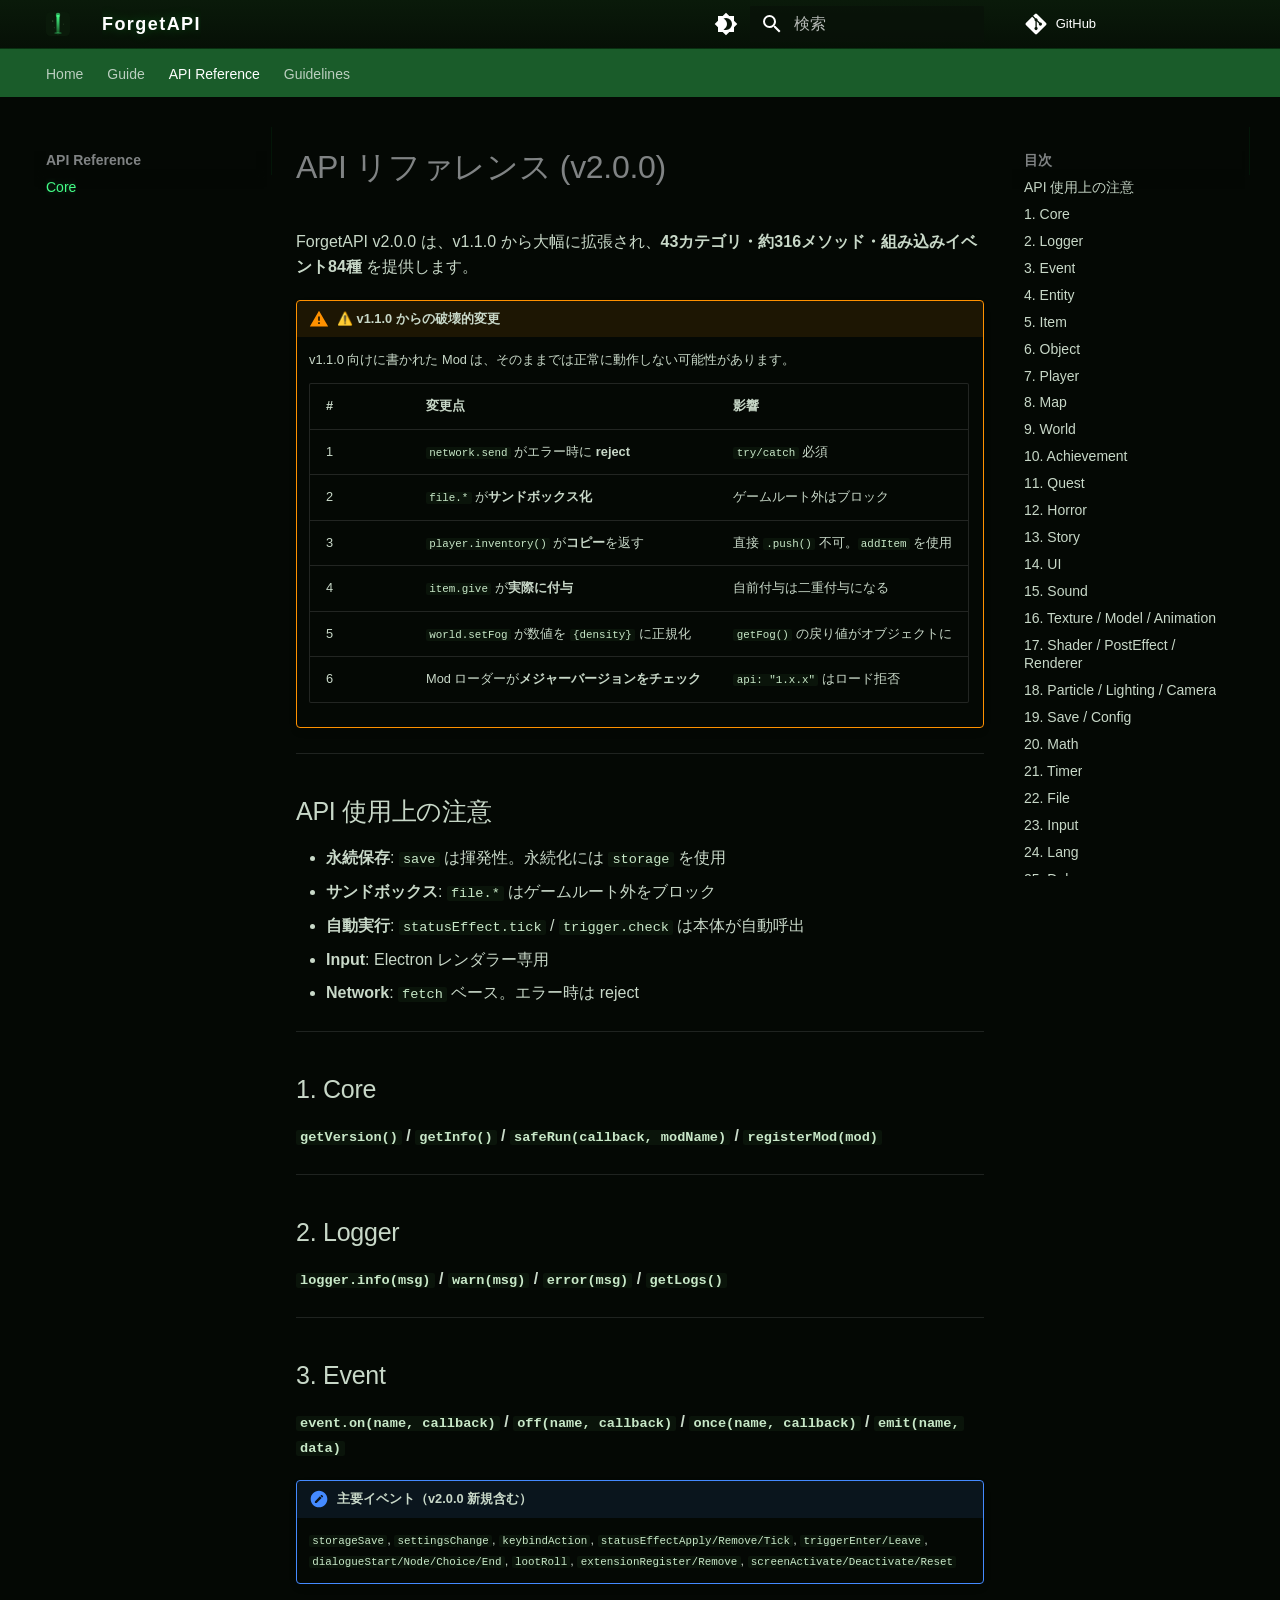
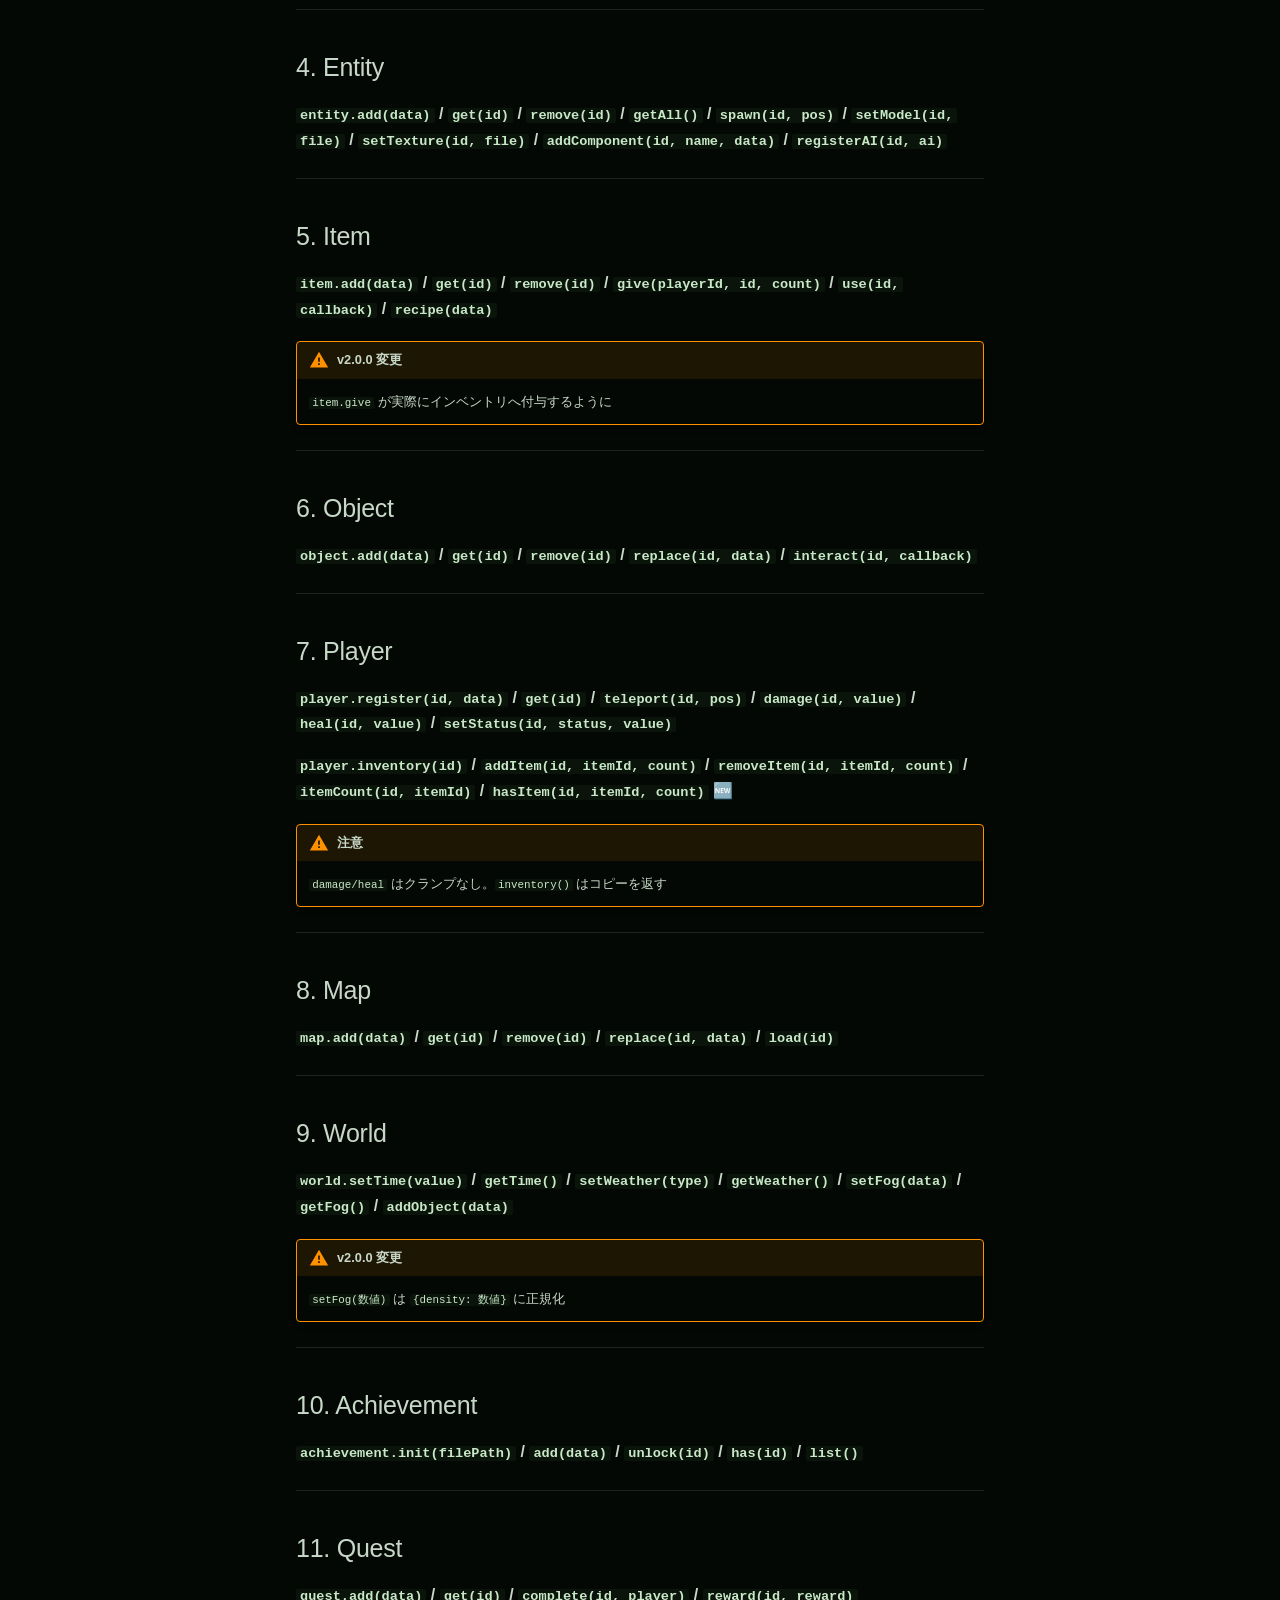
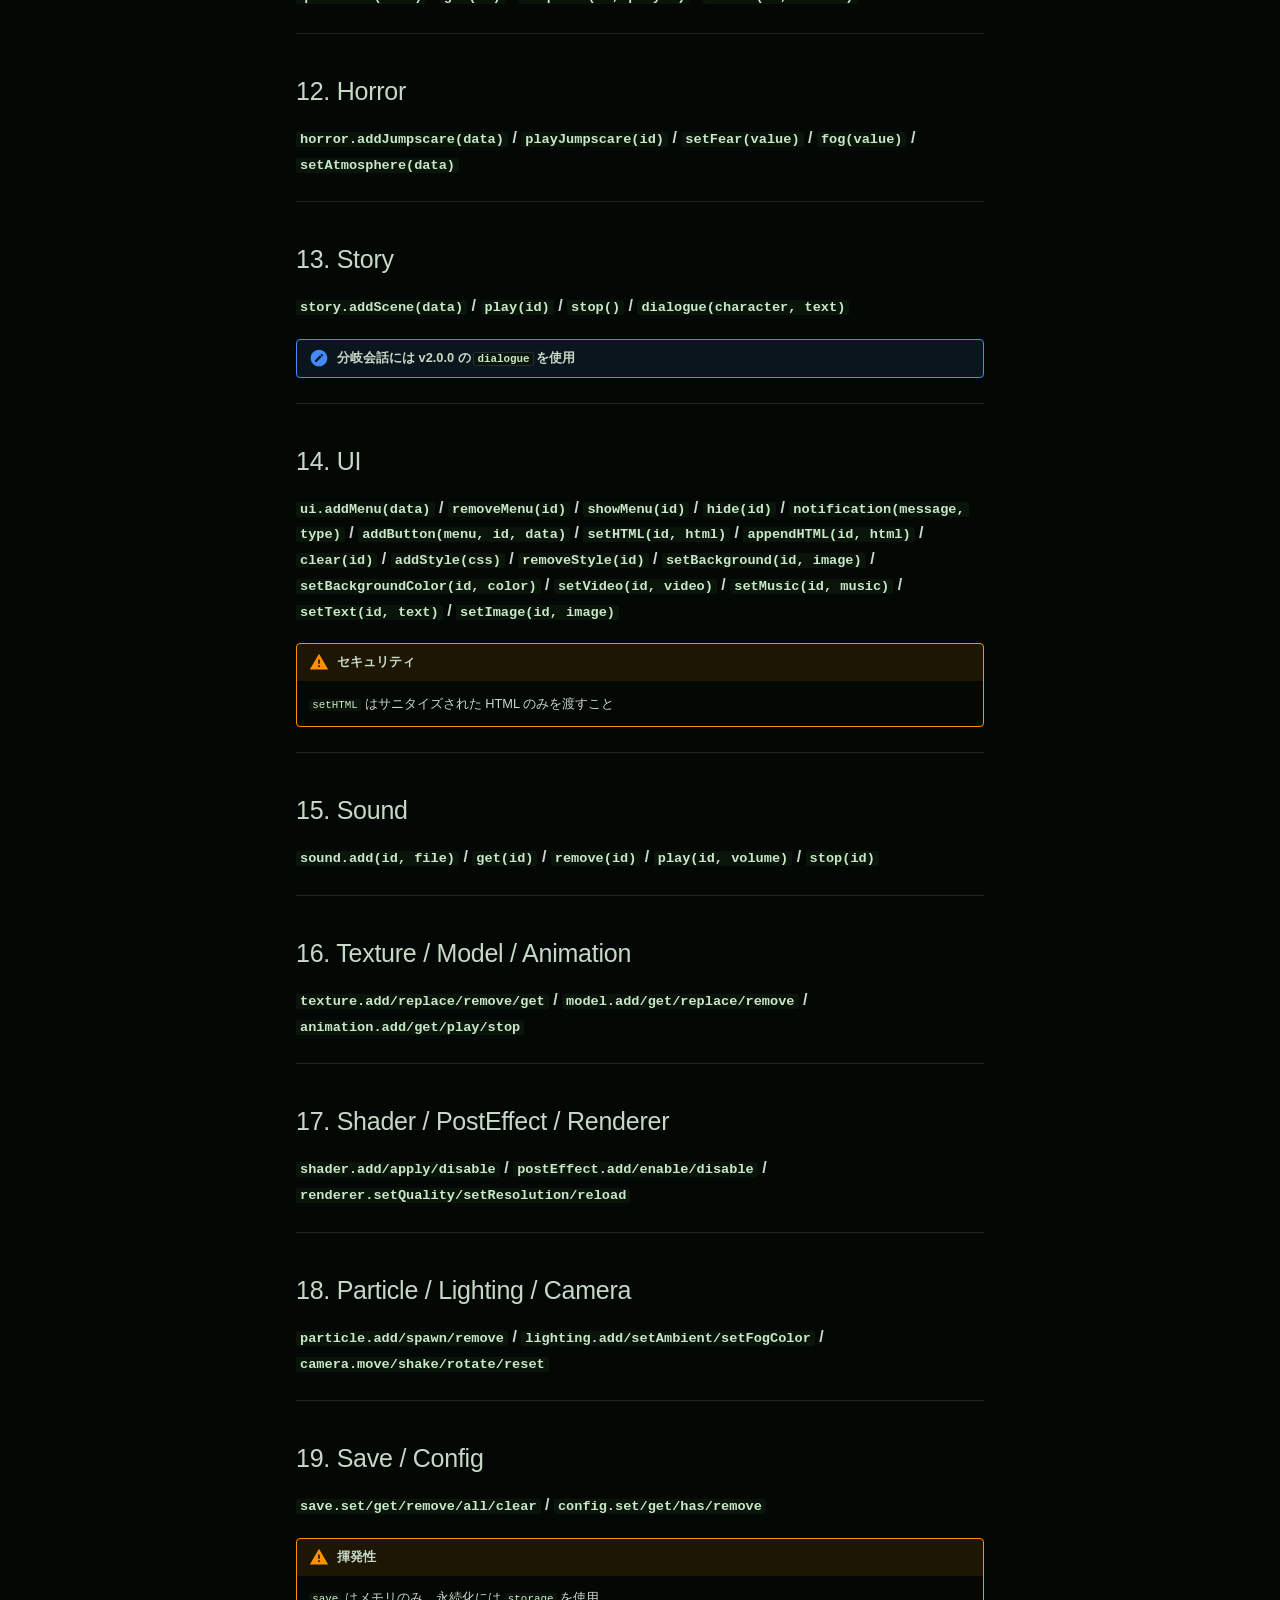
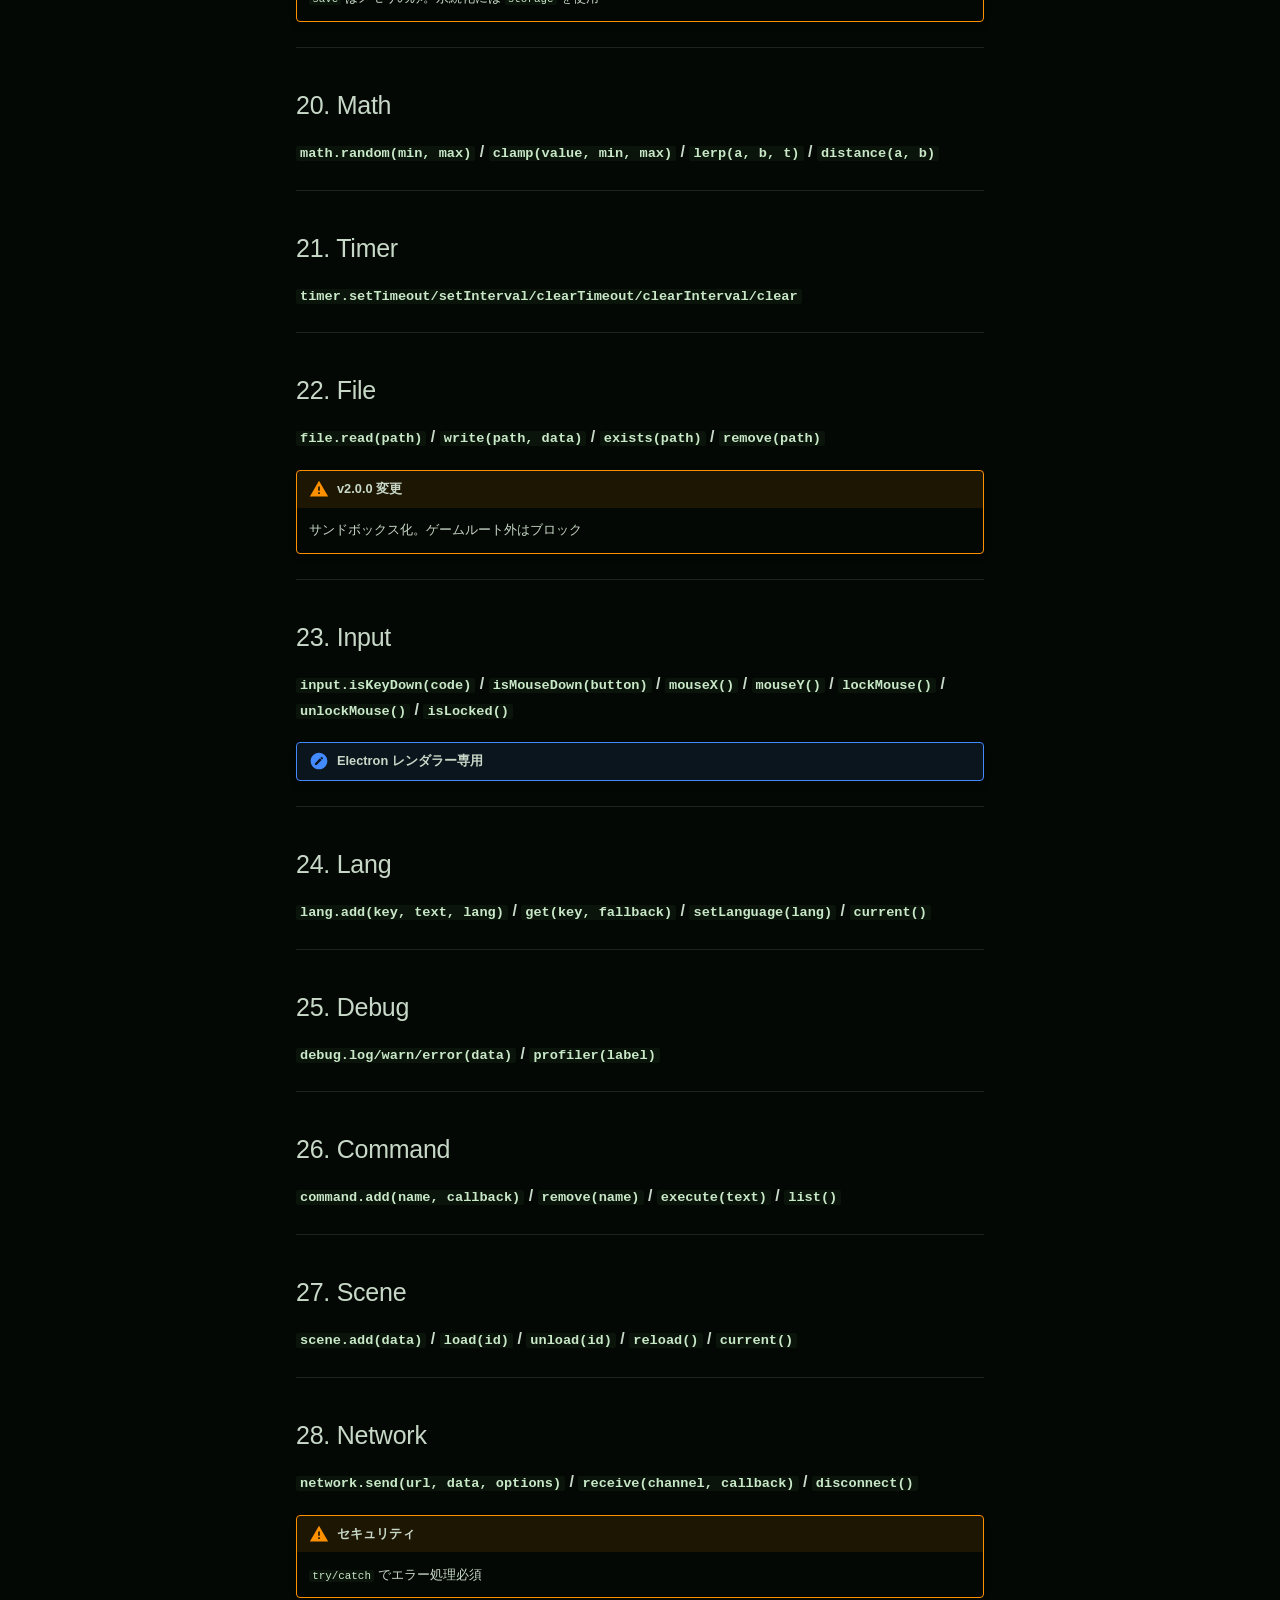
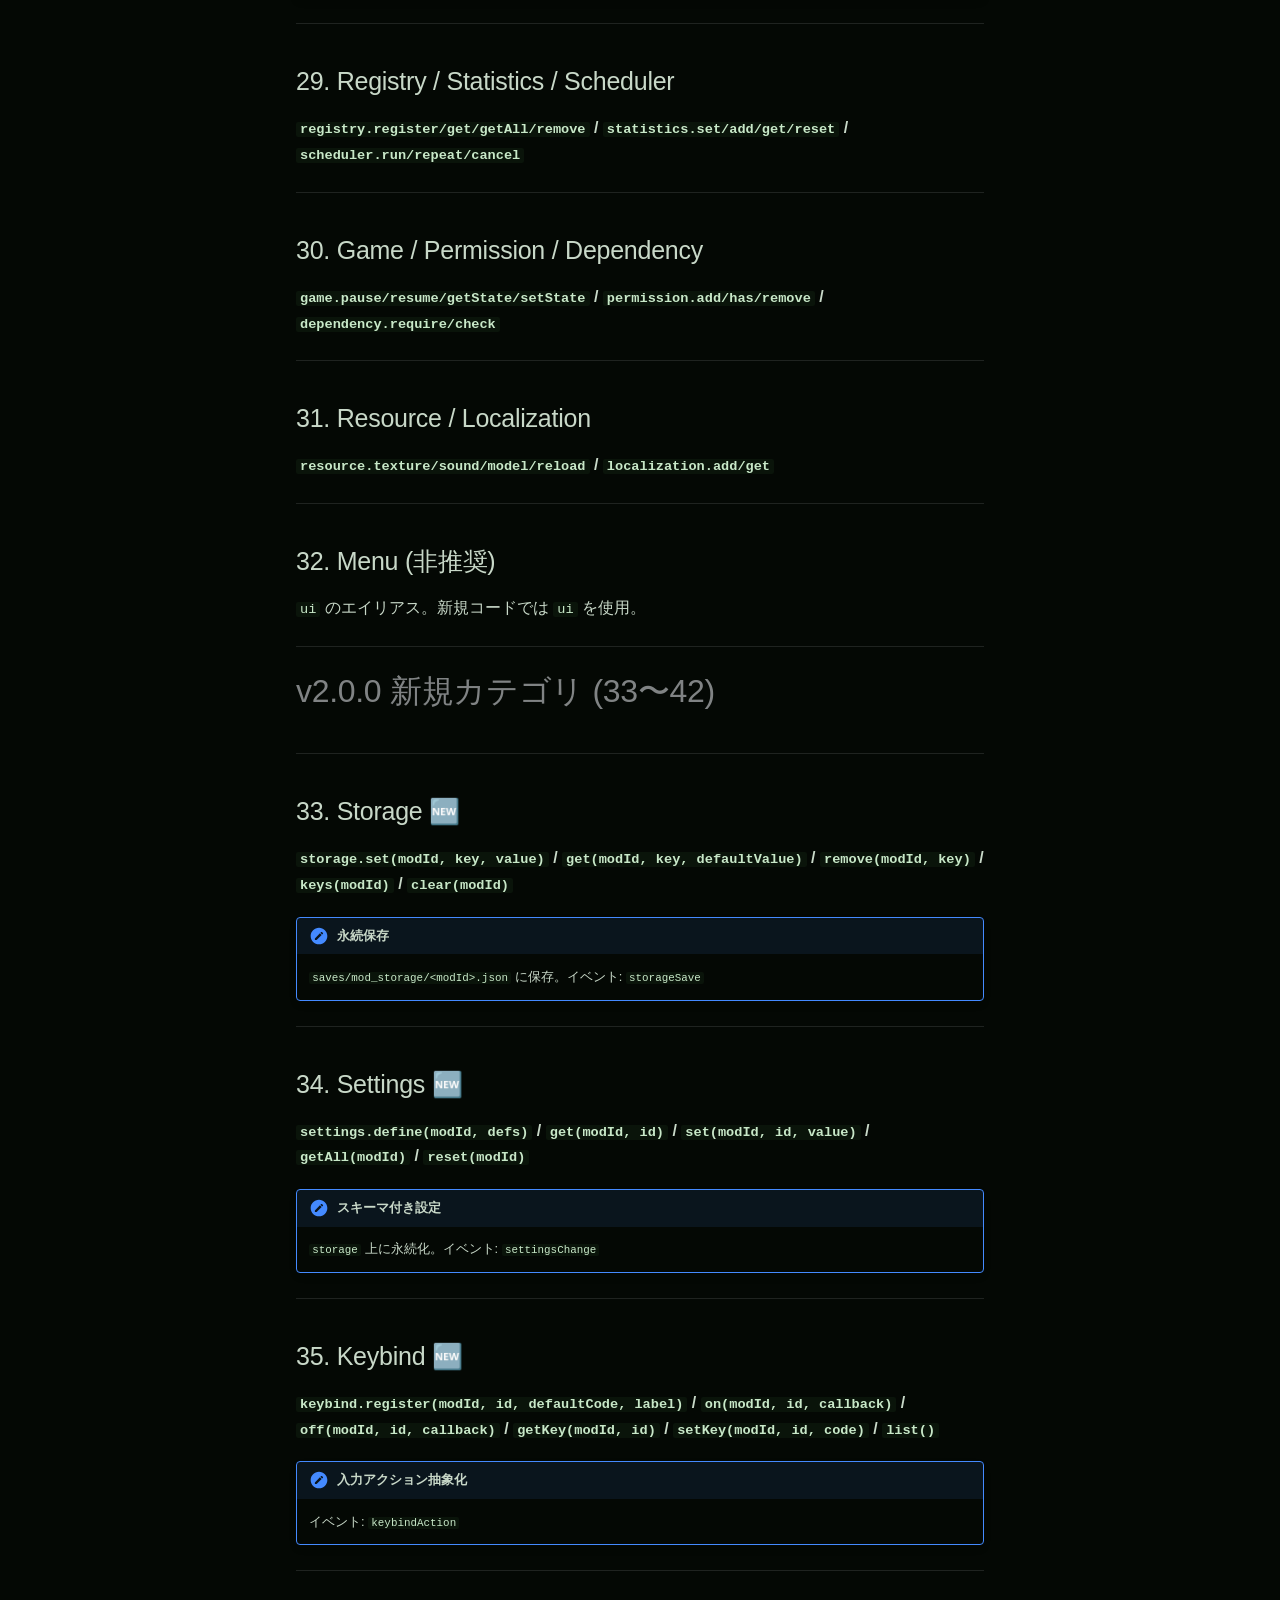
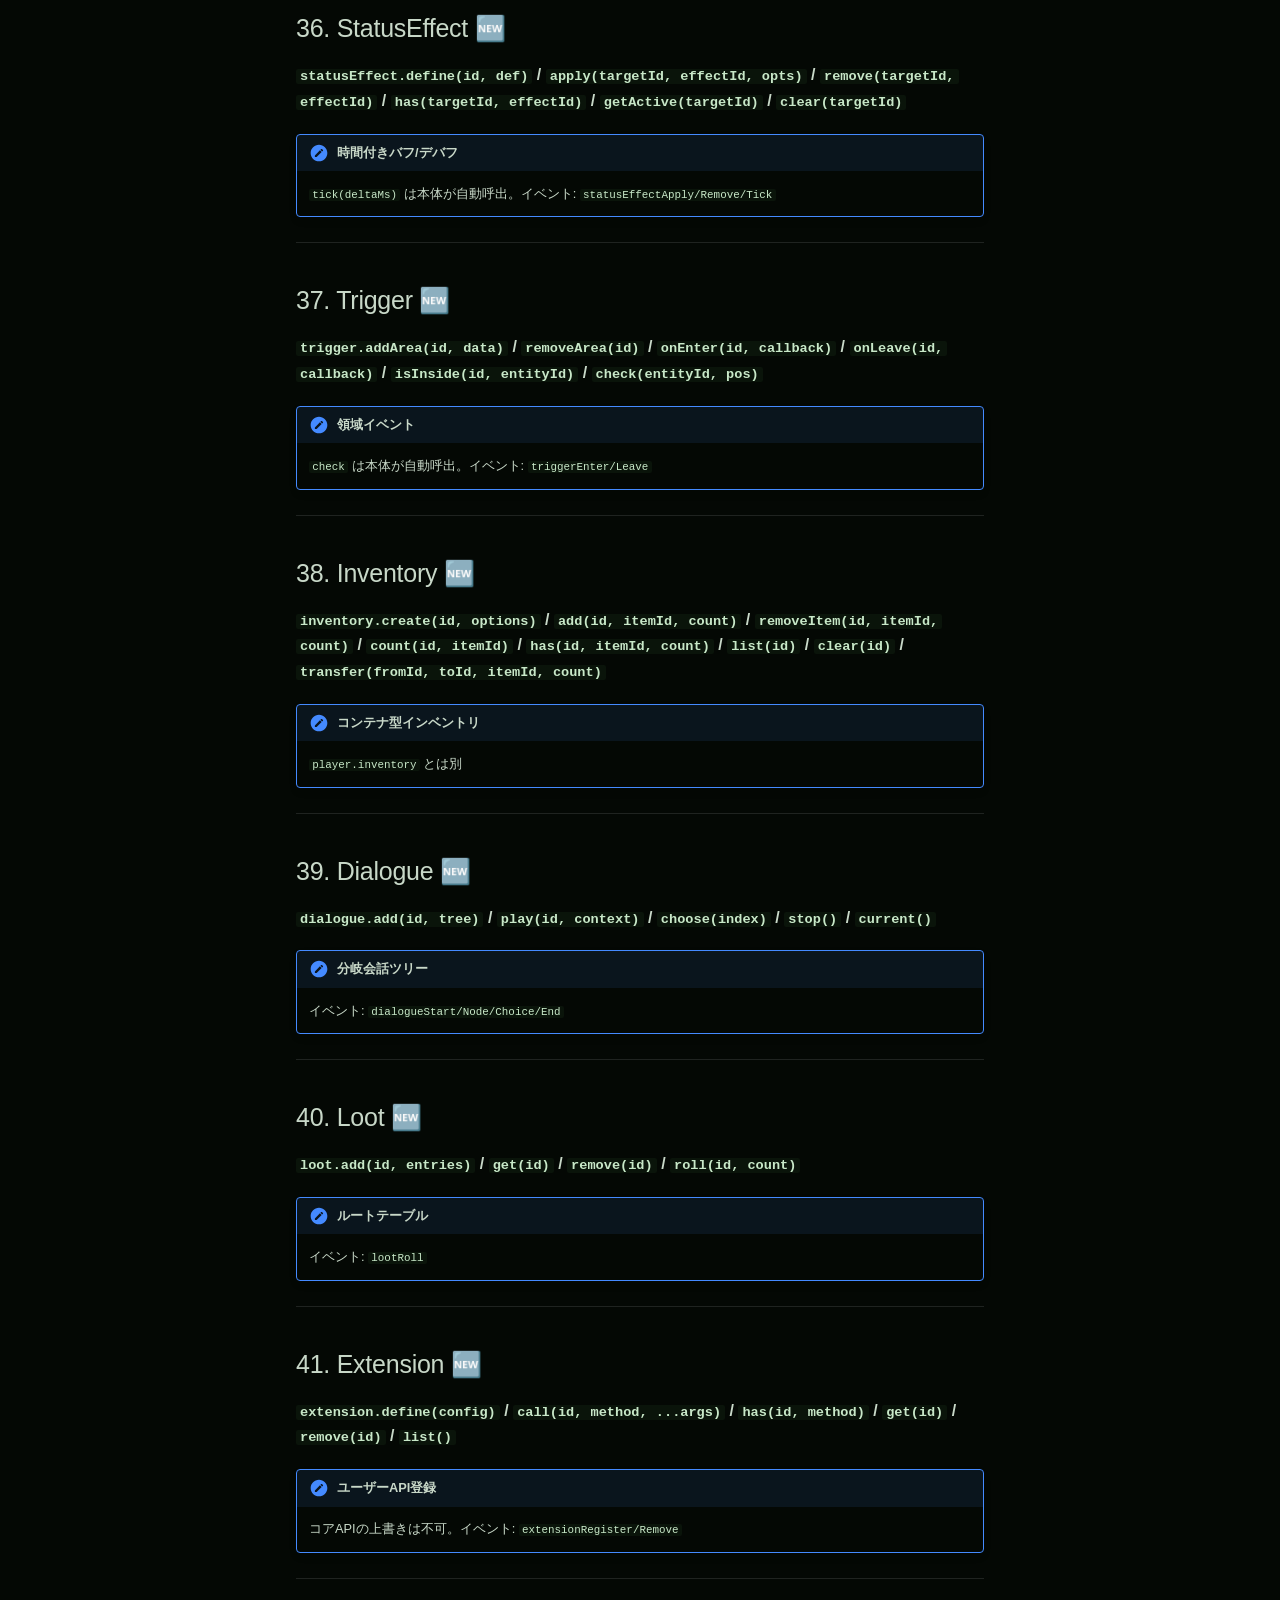
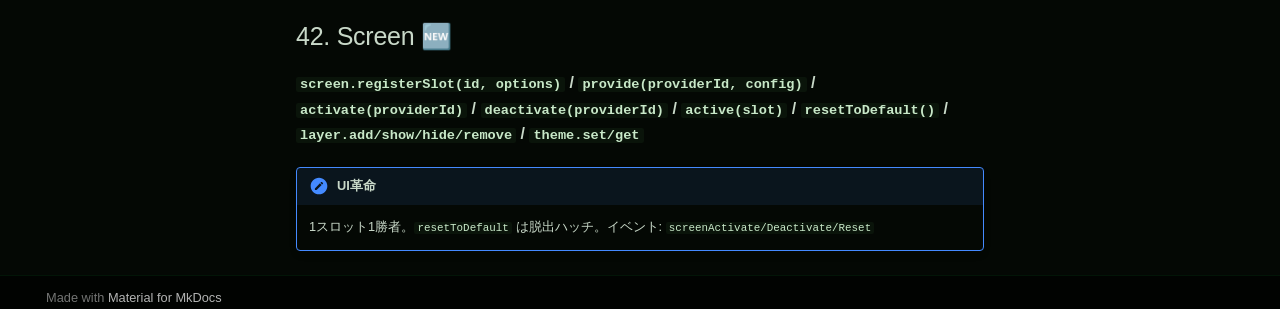
==== commit 4a1e2300: "Deployed c8d08ad with MkDocs version: 1.6.1" ====
--- a/api/core/index.html
+++ b/api/core/index.html
@@ -10,7 +10,7 @@
       
       
       
-        <link rel="canonical" href="https://conbifan.github.io/forgetapi-docs/api/core/">
+        <link rel="canonical" href="https://www.forgetapi.f5.si/api/core/">
       
       
         <link rel="prev" href="../../guide/fm-spec/">
@@ -19,11 +19,8 @@
         <link rel="next" href="../../guidelines/checklist/">
       
       
-        
-      
-      
       <link rel="icon" href="../../assets/logo.svg">
-      <meta name="generator" content="mkdocs-1.6.1, mkdocs-material-9.7.7">
+      <meta name="generator" content="mkdocs-1.6.1, mkdocs-material-9.5.49">
     
     
       
@@ -31,10 +28,10 @@
       
     
     
-      <link rel="stylesheet" href="../../assets/stylesheets/main.ec1eaa64.min.css">
-      
-        
-        <link rel="stylesheet" href="../../assets/stylesheets/palette.ab4e12ef.min.css">
+      <link rel="stylesheet" href="../../assets/stylesheets/main.6f8fc17f.min.css">
+      
+        
+        <link rel="stylesheet" href="../../assets/stylesheets/palette.06af60db.min.css">
       
       
 
@@ -59,6 +56,7 @@
     
       
 
+    
     
     
   </head>
@@ -80,7 +78,7 @@
     <div data-md-component="skip">
       
         
-        <a href="#forgetapi-reference-v110" class="md-skip">
+        <a href="#api-v200" class="md-skip">
           コンテンツにスキップ
         </a>
       
@@ -151,13 +149,11 @@
     
     
     
-      
-      
-        <label class="md-header__button md-icon" for="__search">
-          
-          <svg xmlns="http://www.w3.org/2000/svg" viewBox="0 0 24 24"><path d="M9.5 3A6.5 6.5 0 0 1 16 9.5c0 1.61-.59 3.09-1.56 4.23l.27.27h.79l5 5-1.5 1.5-5-5v-.79l-.27-.27A6.52 6.52 0 0 1 9.5 16 6.5 6.5 0 0 1 3 9.5 6.5 6.5 0 0 1 9.5 3m0 2C7 5 5 7 5 9.5S7 14 9.5 14 14 12 14 9.5 12 5 9.5 5"/></svg>
-        </label>
-        <div class="md-search" data-md-component="search" role="dialog">
+      <label class="md-header__button md-icon" for="__search">
+        
+        <svg xmlns="http://www.w3.org/2000/svg" viewBox="0 0 24 24"><path d="M9.5 3A6.5 6.5 0 0 1 16 9.5c0 1.61-.59 3.09-1.56 4.23l.27.27h.79l5 5-1.5 1.5-5-5v-.79l-.27-.27A6.52 6.52 0 0 1 9.5 16 6.5 6.5 0 0 1 3 9.5 6.5 6.5 0 0 1 9.5 3m0 2C7 5 5 7 5 9.5S7 14 9.5 14 14 12 14 9.5 12 5 9.5 5"/></svg>
+      </label>
+      <div class="md-search" data-md-component="search" role="dialog">
   <label class="md-search__overlay" for="__search"></label>
   <div class="md-search__inner" role="search">
     <form class="md-search__form" name="search">
@@ -191,14 +187,13 @@
     </div>
   </div>
 </div>
-      
     
     
       <div class="md-header__source">
         <a href="https://github.com/conbifan/forgetapi-docs" title="リポジトリへ" class="md-source" data-md-component="source">
   <div class="md-source__icon md-icon">
     
-    <svg xmlns="http://www.w3.org/2000/svg" viewBox="0 0 448 512"><!--! Font Awesome Free 7.1.0 by @fontawesome - https://fontawesome.com License - https://fontawesome.com/license/free (Icons: CC BY 4.0, Fonts: SIL OFL 1.1, Code: MIT License) Copyright 2025 Fonticons, Inc.--><path d="M439.6 236.1 244 40.5c-5.4-5.5-12.8-8.5-20.4-8.5s-15 3-20.4 8.4L162.5 81l51.5 51.5c27.1-9.1 52.7 16.8 43.4 43.7l49.7 49.7c34.2-11.8 61.2 31 35.5 56.7-26.5 26.5-70.2-2.9-56-37.3L240.3 199v121.9c25.3 12.5 22.3 41.8 9.1 55-6.4 6.4-15.2 10.1-24.3 10.1s-17.8-3.6-24.3-10.1c-17.6-17.6-11.1-46.9 11.2-56v-123c-20.8-8.5-24.6-30.7-18.6-45L142.6 101 8.5 235.1C3 240.6 0 247.9 0 255.5s3 15 8.5 20.4l195.6 195.7c5.4 5.4 12.7 8.4 20.4 8.4s15-3 20.4-8.4l194.7-194.7c5.4-5.4 8.4-12.8 8.4-20.4s-3-15-8.4-20.4"/></svg>
+    <svg xmlns="http://www.w3.org/2000/svg" viewBox="0 0 448 512"><!--! Font Awesome Free 6.7.1 by @fontawesome - https://fontawesome.com License - https://fontawesome.com/license/free (Icons: CC BY 4.0, Fonts: SIL OFL 1.1, Code: MIT License) Copyright 2024 Fonticons, Inc.--><path d="M439.55 236.05 244 40.45a28.87 28.87 0 0 0-40.81 0l-40.66 40.63 51.52 51.52c27.06-9.14 52.68 16.77 43.39 43.68l49.66 49.66c34.23-11.8 61.18 31 35.47 56.69-26.49 26.49-70.21-2.87-56-37.34L240.22 199v121.85c25.3 12.54 22.26 41.85 9.08 55a34.34 34.34 0 0 1-48.55 0c-17.57-17.6-11.07-46.91 11.25-56v-123c-20.8-8.51-24.6-30.74-18.64-45L142.57 101 8.45 235.14a28.86 28.86 0 0 0 0 40.81l195.61 195.6a28.86 28.86 0 0 0 40.8 0l194.69-194.69a28.86 28.86 0 0 0 0-40.81"/></svg>
   </div>
   <div class="md-source__repository">
     GitHub
@@ -224,12 +219,10 @@
   
   
   
-  
     <li class="md-tabs__item">
       <a href="../.." class="md-tabs__link">
         
   
-  
     
   
   Home
@@ -240,7 +233,6 @@
 
       
         
-  
   
   
   
@@ -250,7 +242,6 @@
         <a href="../../guide/player-install/" class="md-tabs__link">
           
   
-  
   Guide
 
         </a>
@@ -260,7 +251,6 @@
 
       
         
-  
   
   
     
@@ -272,7 +262,6 @@
         <a href="./" class="md-tabs__link">
           
   
-  
   API Reference
 
         </a>
@@ -282,7 +271,6 @@
 
       
         
-  
   
   
   
@@ -291,7 +279,6 @@
       <li class="md-tabs__item">
         <a href="../../guidelines/checklist/" class="md-tabs__link">
           
-  
   
   Guidelines
 
@@ -335,7 +322,7 @@
       <a href="https://github.com/conbifan/forgetapi-docs" title="リポジトリへ" class="md-source" data-md-component="source">
   <div class="md-source__icon md-icon">
     
-    <svg xmlns="http://www.w3.org/2000/svg" viewBox="0 0 448 512"><!--! Font Awesome Free 7.1.0 by @fontawesome - https://fontawesome.com License - https://fontawesome.com/license/free (Icons: CC BY 4.0, Fonts: SIL OFL 1.1, Code: MIT License) Copyright 2025 Fonticons, Inc.--><path d="M439.6 236.1 244 40.5c-5.4-5.5-12.8-8.5-20.4-8.5s-15 3-20.4 8.4L162.5 81l51.5 51.5c27.1-9.1 52.7 16.8 43.4 43.7l49.7 49.7c34.2-11.8 61.2 31 35.5 56.7-26.5 26.5-70.2-2.9-56-37.3L240.3 199v121.9c25.3 12.5 22.3 41.8 9.1 55-6.4 6.4-15.2 10.1-24.3 10.1s-17.8-3.6-24.3-10.1c-17.6-17.6-11.1-46.9 11.2-56v-123c-20.8-8.5-24.6-30.7-18.6-45L142.6 101 8.5 235.1C3 240.6 0 247.9 0 255.5s3 15 8.5 20.4l195.6 195.7c5.4 5.4 12.7 8.4 20.4 8.4s15-3 20.4-8.4l194.7-194.7c5.4-5.4 8.4-12.8 8.4-20.4s-3-15-8.4-20.4"/></svg>
+    <svg xmlns="http://www.w3.org/2000/svg" viewBox="0 0 448 512"><!--! Font Awesome Free 6.7.1 by @fontawesome - https://fontawesome.com License - https://fontawesome.com/license/free (Icons: CC BY 4.0, Fonts: SIL OFL 1.1, Code: MIT License) Copyright 2024 Fonticons, Inc.--><path d="M439.55 236.05 244 40.45a28.87 28.87 0 0 0-40.81 0l-40.66 40.63 51.52 51.52c27.06-9.14 52.68 16.77 43.39 43.68l49.66 49.66c34.23-11.8 61.18 31 35.47 56.69-26.49 26.49-70.21-2.87-56-37.34L240.22 199v121.85c25.3 12.54 22.26 41.85 9.08 55a34.34 34.34 0 0 1-48.55 0c-17.57-17.6-11.07-46.91 11.25-56v-123c-20.8-8.51-24.6-30.74-18.64-45L142.57 101 8.45 235.14a28.86 28.86 0 0 0 0 40.81l195.61 195.6a28.86 28.86 0 0 0 40.8 0l194.69-194.69a28.86 28.86 0 0 0 0-40.81"/></svg>
   </div>
   <div class="md-source__repository">
     GitHub
@@ -355,16 +342,9 @@
       <a href="../.." class="md-nav__link">
         
   
-  
   <span class="md-ellipsis">
-    
-  
     Home
-  
-
-    
   </span>
-  
   
 
       </a>
@@ -381,7 +361,6 @@
     
     
     
-    
       
       
         
@@ -400,16 +379,9 @@
           <label class="md-nav__link" for="__nav_2" id="__nav_2_label" tabindex="0">
             
   
-  
   <span class="md-ellipsis">
-    
-  
     Guide
-  
-
-    
   </span>
-  
   
 
             <span class="md-nav__icon md-icon"></span>
@@ -418,11 +390,7 @@
         <nav class="md-nav" data-md-level="1" aria-labelledby="__nav_2_label" aria-expanded="false">
           <label class="md-nav__title" for="__nav_2">
             <span class="md-nav__icon md-icon"></span>
-            
-  
-    Guide
-  
-
+            Guide
           </label>
           <ul class="md-nav__list" data-md-scrollfix>
             
@@ -436,16 +404,9 @@
       <a href="../../guide/player-install/" class="md-nav__link">
         
   
-  
   <span class="md-ellipsis">
-    
-  
     Mod導入方法
-  
-
-    
   </span>
-  
   
 
       </a>
@@ -464,16 +425,9 @@
       <a href="../../guide/mod-author-start/" class="md-nav__link">
         
   
-  
   <span class="md-ellipsis">
-    
-  
     Mod作成はじめかた
-  
-
-    
   </span>
-  
   
 
       </a>
@@ -492,16 +446,9 @@
       <a href="../../guide/fm-spec/" class="md-nav__link">
         
   
-  
   <span class="md-ellipsis">
-    
-  
     .fmファイル仕様
-  
-
-    
   </span>
-  
   
 
       </a>
@@ -528,7 +475,6 @@
     
     
     
-    
       
         
         
@@ -548,16 +494,9 @@
           <label class="md-nav__link" for="__nav_3" id="__nav_3_label" tabindex="">
             
   
-  
   <span class="md-ellipsis">
-    
-  
     API Reference
-  
-
-    
   </span>
-  
   
 
             <span class="md-nav__icon md-icon"></span>
@@ -566,11 +505,7 @@
         <nav class="md-nav" data-md-level="1" aria-labelledby="__nav_3_label" aria-expanded="true">
           <label class="md-nav__title" for="__nav_3">
             <span class="md-nav__icon md-icon"></span>
-            
-  
-    API Reference
-  
-
+            API Reference
           </label>
           <ul class="md-nav__list" data-md-scrollfix>
             
@@ -593,16 +528,9 @@
         <label class="md-nav__link md-nav__link--active" for="__toc">
           
   
-  
   <span class="md-ellipsis">
-    
-  
     Core
-  
-
-    
   </span>
-  
   
 
           <span class="md-nav__icon md-icon"></span>
@@ -611,16 +539,9 @@
       <a href="./" class="md-nav__link md-nav__link--active">
         
   
-  
   <span class="md-ellipsis">
-    
-  
     Core
-  
-
-    
   </span>
-  
   
 
       </a>
@@ -641,1748 +562,297 @@
     <ul class="md-nav__list" data-md-component="toc" data-md-scrollfix>
       
         <li class="md-nav__item">
-  <a href="#core" class="md-nav__link">
-    <span class="md-ellipsis">
-      
-        Core
-      
-    </span>
-  </a>
-  
-    <nav class="md-nav" aria-label="Core">
-      <ul class="md-nav__list">
-        
-          <li class="md-nav__item">
-  <a href="#getversion" class="md-nav__link">
-    <span class="md-ellipsis">
-      
-        getVersion()
-      
-    </span>
-  </a>
-  
-</li>
-        
-          <li class="md-nav__item">
-  <a href="#getinfo" class="md-nav__link">
-    <span class="md-ellipsis">
-      
-        getInfo()
-      
-    </span>
-  </a>
-  
-</li>
-        
-          <li class="md-nav__item">
-  <a href="#saferuncallback-modname" class="md-nav__link">
-    <span class="md-ellipsis">
-      
-        safeRun(callback, modName)
-      
-    </span>
-  </a>
-  
-</li>
-        
-          <li class="md-nav__item">
-  <a href="#registermodmod" class="md-nav__link">
-    <span class="md-ellipsis">
-      
-        registerMod(mod)
-      
-    </span>
-  </a>
-  
-</li>
-        
-      </ul>
-    </nav>
-  
-</li>
-      
-        <li class="md-nav__item">
-  <a href="#logger" class="md-nav__link">
-    <span class="md-ellipsis">
-      
-        Logger
-      
-    </span>
-  </a>
-  
-    <nav class="md-nav" aria-label="Logger">
-      <ul class="md-nav__list">
-        
-          <li class="md-nav__item">
-  <a href="#loggerinfomsg-warnmsg-errormsg" class="md-nav__link">
-    <span class="md-ellipsis">
-      
-        logger.info(msg) / warn(msg) / error(msg)
-      
-    </span>
-  </a>
-  
-</li>
-        
-          <li class="md-nav__item">
-  <a href="#getlogs" class="md-nav__link">
-    <span class="md-ellipsis">
-      
-        getLogs()
-      
-    </span>
-  </a>
-  
-</li>
-        
-      </ul>
-    </nav>
-  
-</li>
-      
-        <li class="md-nav__item">
-  <a href="#event" class="md-nav__link">
-    <span class="md-ellipsis">
-      
-        Event
-      
-    </span>
-  </a>
-  
-    <nav class="md-nav" aria-label="Event">
-      <ul class="md-nav__list">
-        
-          <li class="md-nav__item">
-  <a href="#eventonname-callback" class="md-nav__link">
-    <span class="md-ellipsis">
-      
-        event.on(name, callback)
-      
-    </span>
-  </a>
-  
-</li>
-        
-          <li class="md-nav__item">
-  <a href="#eventemitname-data" class="md-nav__link">
-    <span class="md-ellipsis">
-      
-        event.emit(name, data)
-      
-    </span>
-  </a>
-  
-</li>
-        
-          <li class="md-nav__item">
-  <a href="#eventoffname-callback" class="md-nav__link">
-    <span class="md-ellipsis">
-      
-        event.off(name, callback)
-      
-    </span>
-  </a>
-  
-</li>
-        
-          <li class="md-nav__item">
-  <a href="#_1" class="md-nav__link">
-    <span class="md-ellipsis">
-      
-        組み込みイベント
-      
-    </span>
-  </a>
-  
-</li>
-        
-      </ul>
-    </nav>
-  
-</li>
-      
-        <li class="md-nav__item">
-  <a href="#entity" class="md-nav__link">
-    <span class="md-ellipsis">
-      
-        Entity
-      
-    </span>
-  </a>
-  
-    <nav class="md-nav" aria-label="Entity">
-      <ul class="md-nav__list">
-        
-          <li class="md-nav__item">
-  <a href="#entityadddata" class="md-nav__link">
-    <span class="md-ellipsis">
-      
-        entity.add(data)
-      
-    </span>
-  </a>
-  
-</li>
-        
-          <li class="md-nav__item">
-  <a href="#entitygetid-removeid-getall" class="md-nav__link">
-    <span class="md-ellipsis">
-      
-        entity.get(id) / remove(id) / getAll()
-      
-    </span>
-  </a>
-  
-</li>
-        
-          <li class="md-nav__item">
-  <a href="#entityspawnid-position" class="md-nav__link">
-    <span class="md-ellipsis">
-      
-        entity.spawn(id, position)
-      
-    </span>
-  </a>
-  
-</li>
-        
-          <li class="md-nav__item">
-  <a href="#entitysetmodelid-file-settextureid-file" class="md-nav__link">
-    <span class="md-ellipsis">
-      
-        entity.setModel(id, file) / setTexture(id, file)
-      
-    </span>
-  </a>
-  
-</li>
-        
-          <li class="md-nav__item">
-  <a href="#entityaddcomponentid-name-data" class="md-nav__link">
-    <span class="md-ellipsis">
-      
-        entity.addComponent(id, name, data)
-      
-    </span>
-  </a>
-  
-</li>
-        
-          <li class="md-nav__item">
-  <a href="#entityregisteraiid-ai" class="md-nav__link">
-    <span class="md-ellipsis">
-      
-        entity.registerAI(id, ai)
-      
-    </span>
-  </a>
-  
-</li>
-        
-      </ul>
-    </nav>
-  
-</li>
-      
-        <li class="md-nav__item">
-  <a href="#item" class="md-nav__link">
-    <span class="md-ellipsis">
-      
-        Item
-      
-    </span>
-  </a>
-  
-    <nav class="md-nav" aria-label="Item">
-      <ul class="md-nav__list">
-        
-          <li class="md-nav__item">
-  <a href="#itemadddata-getid-removeid" class="md-nav__link">
-    <span class="md-ellipsis">
-      
-        item.add(data) / get(id) / remove(id)
-      
-    </span>
-  </a>
-  
-</li>
-        
-          <li class="md-nav__item">
-  <a href="#itemgiveplayer-id-count" class="md-nav__link">
-    <span class="md-ellipsis">
-      
-        item.give(player, id, count)
-      
-    </span>
-  </a>
-  
-</li>
-        
-          <li class="md-nav__item">
-  <a href="#itemuseid-callback" class="md-nav__link">
-    <span class="md-ellipsis">
-      
-        item.use(id, callback)
-      
-    </span>
-  </a>
-  
-</li>
-        
-          <li class="md-nav__item">
-  <a href="#itemrecipedata" class="md-nav__link">
-    <span class="md-ellipsis">
-      
-        item.recipe(data)
-      
-    </span>
-  </a>
-  
-</li>
-        
-      </ul>
-    </nav>
-  
-</li>
-      
-        <li class="md-nav__item">
-  <a href="#object" class="md-nav__link">
-    <span class="md-ellipsis">
-      
-        Object
-      
-    </span>
-  </a>
-  
-    <nav class="md-nav" aria-label="Object">
-      <ul class="md-nav__list">
-        
-          <li class="md-nav__item">
-  <a href="#objectadddata-getid-removeid" class="md-nav__link">
-    <span class="md-ellipsis">
-      
-        object.add(data) / get(id) / remove(id)
-      
-    </span>
-  </a>
-  
-</li>
-        
-          <li class="md-nav__item">
-  <a href="#objectreplaceid-data" class="md-nav__link">
-    <span class="md-ellipsis">
-      
-        object.replace(id, data)
-      
-    </span>
-  </a>
-  
-</li>
-        
-          <li class="md-nav__item">
-  <a href="#objectinteractid-callback" class="md-nav__link">
-    <span class="md-ellipsis">
-      
-        object.interact(id, callback)
-      
-    </span>
-  </a>
-  
-</li>
-        
-      </ul>
-    </nav>
-  
-</li>
-      
-        <li class="md-nav__item">
-  <a href="#player" class="md-nav__link">
-    <span class="md-ellipsis">
-      
-        Player
-      
-    </span>
-  </a>
-  
-    <nav class="md-nav" aria-label="Player">
-      <ul class="md-nav__list">
-        
-          <li class="md-nav__item">
-  <a href="#playerregisterid-data" class="md-nav__link">
-    <span class="md-ellipsis">
-      
-        player.register(id, data)
-      
-    </span>
-  </a>
-  
-</li>
-        
-          <li class="md-nav__item">
-  <a href="#playergetid" class="md-nav__link">
-    <span class="md-ellipsis">
-      
-        player.get(id)
-      
-    </span>
-  </a>
-  
-</li>
-        
-          <li class="md-nav__item">
-  <a href="#playerteleportid-pos" class="md-nav__link">
-    <span class="md-ellipsis">
-      
-        player.teleport(id, pos)
-      
-    </span>
-  </a>
-  
-</li>
-        
-          <li class="md-nav__item">
-  <a href="#playerdamageid-value-healid-value" class="md-nav__link">
-    <span class="md-ellipsis">
-      
-        player.damage(id, value) / heal(id, value)
-      
-    </span>
-  </a>
-  
-</li>
-        
-          <li class="md-nav__item">
-  <a href="#playersetstatusid-status-value" class="md-nav__link">
-    <span class="md-ellipsis">
-      
-        player.setStatus(id, status, value)
-      
-    </span>
-  </a>
-  
-</li>
-        
-          <li class="md-nav__item">
-  <a href="#playerinventoryid" class="md-nav__link">
-    <span class="md-ellipsis">
-      
-        player.inventory(id)
-      
-    </span>
-  </a>
-  
-</li>
-        
-      </ul>
-    </nav>
-  
-</li>
-      
-        <li class="md-nav__item">
-  <a href="#map" class="md-nav__link">
-    <span class="md-ellipsis">
-      
-        Map
-      
-    </span>
-  </a>
-  
-    <nav class="md-nav" aria-label="Map">
-      <ul class="md-nav__list">
-        
-          <li class="md-nav__item">
-  <a href="#mapadddata-getid-removeid" class="md-nav__link">
-    <span class="md-ellipsis">
-      
-        map.add(data) / get(id) / remove(id)
-      
-    </span>
-  </a>
-  
-</li>
-        
-          <li class="md-nav__item">
-  <a href="#mapreplaceid-data-loadid" class="md-nav__link">
-    <span class="md-ellipsis">
-      
-        map.replace(id, data) / load(id)
-      
-    </span>
-  </a>
-  
-</li>
-        
-      </ul>
-    </nav>
-  
-</li>
-      
-        <li class="md-nav__item">
-  <a href="#world" class="md-nav__link">
-    <span class="md-ellipsis">
-      
-        World
-      
-    </span>
-  </a>
-  
-    <nav class="md-nav" aria-label="World">
-      <ul class="md-nav__list">
-        
-          <li class="md-nav__item">
-  <a href="#worldsettimevalue-gettime" class="md-nav__link">
-    <span class="md-ellipsis">
-      
-        world.setTime(value) / getTime()
-      
-    </span>
-  </a>
-  
-</li>
-        
-          <li class="md-nav__item">
-  <a href="#worldsetweathertype-getweather" class="md-nav__link">
-    <span class="md-ellipsis">
-      
-        world.setWeather(type) / getWeather()
-      
-    </span>
-  </a>
-  
-</li>
-        
-          <li class="md-nav__item">
-  <a href="#worldsetfogdata-getfog" class="md-nav__link">
-    <span class="md-ellipsis">
-      
-        world.setFog(data) / getFog()
-      
-    </span>
-  </a>
-  
-</li>
-        
-          <li class="md-nav__item">
-  <a href="#worldaddobjectdata" class="md-nav__link">
-    <span class="md-ellipsis">
-      
-        world.addObject(data)
-      
-    </span>
-  </a>
-  
-</li>
-        
-      </ul>
-    </nav>
-  
-</li>
-      
-        <li class="md-nav__item">
-  <a href="#achievement" class="md-nav__link">
-    <span class="md-ellipsis">
-      
-        Achievement
-      
-    </span>
-  </a>
-  
-    <nav class="md-nav" aria-label="Achievement">
-      <ul class="md-nav__list">
-        
-          <li class="md-nav__item">
-  <a href="#achievementinitfilepath" class="md-nav__link">
-    <span class="md-ellipsis">
-      
-        achievement.init(filePath)
-      
-    </span>
-  </a>
-  
-</li>
-        
-          <li class="md-nav__item">
-  <a href="#achievementadddata" class="md-nav__link">
-    <span class="md-ellipsis">
-      
-        achievement.add(data)
-      
-    </span>
-  </a>
-  
-</li>
-        
-          <li class="md-nav__item">
-  <a href="#achievementunlockid" class="md-nav__link">
-    <span class="md-ellipsis">
-      
-        achievement.unlock(id)
-      
-    </span>
-  </a>
-  
-</li>
-        
-          <li class="md-nav__item">
-  <a href="#achievementhasid" class="md-nav__link">
-    <span class="md-ellipsis">
-      
-        achievement.has(id)
-      
-    </span>
-  </a>
-  
-</li>
-        
-          <li class="md-nav__item">
-  <a href="#achievementlist" class="md-nav__link">
-    <span class="md-ellipsis">
-      
-        achievement.list()
-      
-    </span>
-  </a>
-  
-</li>
-        
-      </ul>
-    </nav>
-  
-</li>
-      
-        <li class="md-nav__item">
-  <a href="#quest" class="md-nav__link">
-    <span class="md-ellipsis">
-      
-        Quest
-      
-    </span>
-  </a>
-  
-    <nav class="md-nav" aria-label="Quest">
-      <ul class="md-nav__list">
-        
-          <li class="md-nav__item">
-  <a href="#questadddata-getid" class="md-nav__link">
-    <span class="md-ellipsis">
-      
-        quest.add(data) / get(id)
-      
-    </span>
-  </a>
-  
-</li>
-        
-          <li class="md-nav__item">
-  <a href="#questcompleteid-player-rewardid-reward" class="md-nav__link">
-    <span class="md-ellipsis">
-      
-        quest.complete(id, player) / reward(id, reward)
-      
-    </span>
-  </a>
-  
-</li>
-        
-      </ul>
-    </nav>
-  
-</li>
-      
-        <li class="md-nav__item">
-  <a href="#horror" class="md-nav__link">
-    <span class="md-ellipsis">
-      
-        Horror
-      
-    </span>
-  </a>
-  
-    <nav class="md-nav" aria-label="Horror">
-      <ul class="md-nav__list">
-        
-          <li class="md-nav__item">
-  <a href="#horroraddjumpscaredata-playjumpscareid" class="md-nav__link">
-    <span class="md-ellipsis">
-      
-        horror.addJumpscare(data) / playJumpscare(id)
-      
-    </span>
-  </a>
-  
-</li>
-        
-          <li class="md-nav__item">
-  <a href="#horrorsetfearvalue-fogvalue" class="md-nav__link">
-    <span class="md-ellipsis">
-      
-        horror.setFear(value) / fog(value)
-      
-    </span>
-  </a>
-  
-</li>
-        
-          <li class="md-nav__item">
-  <a href="#horrorsetatmospheredata" class="md-nav__link">
-    <span class="md-ellipsis">
-      
-        horror.setAtmosphere(data)
-      
-    </span>
-  </a>
-  
-</li>
-        
-      </ul>
-    </nav>
-  
-</li>
-      
-        <li class="md-nav__item">
-  <a href="#story" class="md-nav__link">
-    <span class="md-ellipsis">
-      
-        Story
-      
-    </span>
-  </a>
-  
-    <nav class="md-nav" aria-label="Story">
-      <ul class="md-nav__list">
-        
-          <li class="md-nav__item">
-  <a href="#storyaddscenedata-playid-stop" class="md-nav__link">
-    <span class="md-ellipsis">
-      
-        story.addScene(data) / play(id) / stop()
-      
-    </span>
-  </a>
-  
-</li>
-        
-          <li class="md-nav__item">
-  <a href="#storydialoguecharacter-text" class="md-nav__link">
-    <span class="md-ellipsis">
-      
-        story.dialogue(character, text)
-      
-    </span>
-  </a>
-  
-</li>
-        
-      </ul>
-    </nav>
-  
-</li>
-      
-        <li class="md-nav__item">
-  <a href="#ui" class="md-nav__link">
-    <span class="md-ellipsis">
-      
-        UI
-      
-    </span>
-  </a>
-  
-    <nav class="md-nav" aria-label="UI">
-      <ul class="md-nav__list">
-        
-          <li class="md-nav__item">
-  <a href="#uiaddmenudata-removemenuid-showmenuid" class="md-nav__link">
-    <span class="md-ellipsis">
-      
-        ui.addMenu(data) / removeMenu(id) / showMenu(id)
-      
-    </span>
-  </a>
-  
-</li>
-        
-          <li class="md-nav__item">
-  <a href="#uinotificationmessage-type" class="md-nav__link">
-    <span class="md-ellipsis">
-      
-        ui.notification(message, type)
-      
-    </span>
-  </a>
-  
-</li>
-        
-          <li class="md-nav__item">
-  <a href="#uiaddbuttonmenu-id-data" class="md-nav__link">
-    <span class="md-ellipsis">
-      
-        ui.addButton(menu, id, data)
-      
-    </span>
-  </a>
-  
-</li>
-        
-          <li class="md-nav__item">
-  <a href="#uigetid-hideid" class="md-nav__link">
-    <span class="md-ellipsis">
-      
-        ui.get(id) / hide(id)
-      
-    </span>
-  </a>
-  
-</li>
-        
-          <li class="md-nav__item">
-  <a href="#uisethtmlid-html-appendhtmlid-html-clearid" class="md-nav__link">
-    <span class="md-ellipsis">
-      
-        ui.setHTML(id, html) / appendHTML(id, html) / clear(id)
-      
-    </span>
-  </a>
-  
-</li>
-        
-          <li class="md-nav__item">
-  <a href="#uiaddstylecss-removestyleid" class="md-nav__link">
-    <span class="md-ellipsis">
-      
-        ui.addStyle(css) / removeStyle(id)
-      
-    </span>
-  </a>
-  
-</li>
-        
-          <li class="md-nav__item">
-  <a href="#uisetbackgroundid-image-setbackgroundcolorid-color" class="md-nav__link">
-    <span class="md-ellipsis">
-      
-        ui.setBackground(id, image) / setBackgroundColor(id, color)
-      
-    </span>
-  </a>
-  
-</li>
-        
-          <li class="md-nav__item">
-  <a href="#uisetvideoid-video-setmusicid-music" class="md-nav__link">
-    <span class="md-ellipsis">
-      
-        ui.setVideo(id, video) / setMusic(id, music)
-      
-    </span>
-  </a>
-  
-</li>
-        
-          <li class="md-nav__item">
-  <a href="#uisettextid-text-setimageid-image" class="md-nav__link">
-    <span class="md-ellipsis">
-      
-        ui.setText(id, text) / setImage(id, image)
-      
-    </span>
-  </a>
-  
-</li>
-        
-      </ul>
-    </nav>
-  
-</li>
-      
-        <li class="md-nav__item">
-  <a href="#sound" class="md-nav__link">
-    <span class="md-ellipsis">
-      
-        Sound
-      
-    </span>
-  </a>
-  
-    <nav class="md-nav" aria-label="Sound">
-      <ul class="md-nav__list">
-        
-          <li class="md-nav__item">
-  <a href="#soundaddid-file-getid-removeid" class="md-nav__link">
-    <span class="md-ellipsis">
-      
-        sound.add(id, file) / get(id) / remove(id)
-      
-    </span>
-  </a>
-  
-</li>
-        
-          <li class="md-nav__item">
-  <a href="#soundplayid-volume-stopid" class="md-nav__link">
-    <span class="md-ellipsis">
-      
-        sound.play(id, volume) / stop(id)
-      
-    </span>
-  </a>
-  
-</li>
-        
-      </ul>
-    </nav>
-  
-</li>
-      
-        <li class="md-nav__item">
-  <a href="#texture-model-animation" class="md-nav__link">
-    <span class="md-ellipsis">
-      
-        Texture / Model / Animation
-      
-    </span>
-  </a>
-  
-    <nav class="md-nav" aria-label="Texture / Model / Animation">
-      <ul class="md-nav__list">
-        
-          <li class="md-nav__item">
-  <a href="#textureadd-replace-remove-get" class="md-nav__link">
-    <span class="md-ellipsis">
-      
-        texture.add / replace / remove / get
-      
-    </span>
-  </a>
-  
-</li>
-        
-          <li class="md-nav__item">
-  <a href="#modeladd-get-replace-remove" class="md-nav__link">
-    <span class="md-ellipsis">
-      
-        model.add / get / replace / remove
-      
-    </span>
-  </a>
-  
-</li>
-        
-          <li class="md-nav__item">
-  <a href="#animationadd-get-play-stop" class="md-nav__link">
-    <span class="md-ellipsis">
-      
-        animation.add / get / play / stop
-      
-    </span>
-  </a>
-  
-</li>
-        
-      </ul>
-    </nav>
-  
-</li>
-      
-        <li class="md-nav__item">
-  <a href="#shader-posteffect-renderer" class="md-nav__link">
-    <span class="md-ellipsis">
-      
-        Shader / PostEffect / Renderer
-      
-    </span>
-  </a>
-  
-    <nav class="md-nav" aria-label="Shader / PostEffect / Renderer">
-      <ul class="md-nav__list">
-        
-          <li class="md-nav__item">
-  <a href="#shaderadd-apply-disable" class="md-nav__link">
-    <span class="md-ellipsis">
-      
-        shader.add / apply / disable
-      
-    </span>
-  </a>
-  
-</li>
-        
-          <li class="md-nav__item">
-  <a href="#posteffectadd-enable-disable" class="md-nav__link">
-    <span class="md-ellipsis">
-      
-        postEffect.add / enable / disable
-      
-    </span>
-  </a>
-  
-</li>
-        
-          <li class="md-nav__item">
-  <a href="#renderersetquality-setresolution-reload" class="md-nav__link">
-    <span class="md-ellipsis">
-      
-        renderer.setQuality / setResolution / reload
-      
-    </span>
-  </a>
-  
-</li>
-        
-      </ul>
-    </nav>
-  
-</li>
-      
-        <li class="md-nav__item">
-  <a href="#particle-lighting-camera" class="md-nav__link">
-    <span class="md-ellipsis">
-      
-        Particle / Lighting / Camera
-      
-    </span>
-  </a>
-  
-    <nav class="md-nav" aria-label="Particle / Lighting / Camera">
-      <ul class="md-nav__list">
-        
-          <li class="md-nav__item">
-  <a href="#particleadd-spawn-remove" class="md-nav__link">
-    <span class="md-ellipsis">
-      
-        particle.add / spawn / remove
-      
-    </span>
-  </a>
-  
-</li>
-        
-          <li class="md-nav__item">
-  <a href="#lightingadd-setambient-setfogcolor" class="md-nav__link">
-    <span class="md-ellipsis">
-      
-        lighting.add / setAmbient / setFogColor
-      
-    </span>
-  </a>
-  
-</li>
-        
-          <li class="md-nav__item">
-  <a href="#cameramove-shake-rotate-reset" class="md-nav__link">
-    <span class="md-ellipsis">
-      
-        camera.move / shake / rotate / reset
-      
-    </span>
-  </a>
-  
-</li>
-        
-      </ul>
-    </nav>
-  
-</li>
-      
-        <li class="md-nav__item">
-  <a href="#save-config" class="md-nav__link">
-    <span class="md-ellipsis">
-      
-        Save / Config
-      
-    </span>
-  </a>
-  
-    <nav class="md-nav" aria-label="Save / Config">
-      <ul class="md-nav__list">
-        
-          <li class="md-nav__item">
-  <a href="#saveset-get-remove-all-clear" class="md-nav__link">
-    <span class="md-ellipsis">
-      
-        save.set / get / remove / all / clear
-      
-    </span>
-  </a>
-  
-</li>
-        
-          <li class="md-nav__item">
-  <a href="#configset-get-has-remove" class="md-nav__link">
-    <span class="md-ellipsis">
-      
-        config.set / get / has / remove
-      
-    </span>
-  </a>
-  
-</li>
-        
-      </ul>
-    </nav>
-  
-</li>
-      
-        <li class="md-nav__item">
-  <a href="#math-v110" class="md-nav__link">
-    <span class="md-ellipsis">
-      
-        Math (v1.1.0)
-      
-    </span>
-  </a>
-  
-    <nav class="md-nav" aria-label="Math (v1.1.0)">
-      <ul class="md-nav__list">
-        
-          <li class="md-nav__item">
-  <a href="#mathrandommin-max" class="md-nav__link">
-    <span class="md-ellipsis">
-      
-        math.random(min, max)
-      
-    </span>
-  </a>
-  
-</li>
-        
-          <li class="md-nav__item">
-  <a href="#mathclampvalue-min-max" class="md-nav__link">
-    <span class="md-ellipsis">
-      
-        math.clamp(value, min, max)
-      
-    </span>
-  </a>
-  
-</li>
-        
-          <li class="md-nav__item">
-  <a href="#mathlerpa-b-t" class="md-nav__link">
-    <span class="md-ellipsis">
-      
-        math.lerp(a, b, t)
-      
-    </span>
-  </a>
-  
-</li>
-        
-          <li class="md-nav__item">
-  <a href="#mathdistancea-b" class="md-nav__link">
-    <span class="md-ellipsis">
-      
-        math.distance(a, b)
-      
-    </span>
-  </a>
-  
-</li>
-        
-      </ul>
-    </nav>
-  
-</li>
-      
-        <li class="md-nav__item">
-  <a href="#timer-v110" class="md-nav__link">
-    <span class="md-ellipsis">
-      
-        Timer (v1.1.0)
-      
-    </span>
-  </a>
-  
-    <nav class="md-nav" aria-label="Timer (v1.1.0)">
-      <ul class="md-nav__list">
-        
-          <li class="md-nav__item">
-  <a href="#timersettimeoutcallback-time" class="md-nav__link">
-    <span class="md-ellipsis">
-      
-        timer.setTimeout(callback, time)
-      
-    </span>
-  </a>
-  
-</li>
-        
-          <li class="md-nav__item">
-  <a href="#timersetintervalcallback-time" class="md-nav__link">
-    <span class="md-ellipsis">
-      
-        timer.setInterval(callback, time)
-      
-    </span>
-  </a>
-  
-</li>
-        
-          <li class="md-nav__item">
-  <a href="#timercleartimeoutid-clearintervalid-clearid" class="md-nav__link">
-    <span class="md-ellipsis">
-      
-        timer.clearTimeout(id) / clearInterval(id) / clear(id)
-      
-    </span>
-  </a>
-  
-</li>
-        
-      </ul>
-    </nav>
-  
-</li>
-      
-        <li class="md-nav__item">
-  <a href="#file-v110" class="md-nav__link">
-    <span class="md-ellipsis">
-      
-        File (v1.1.0)
-      
-    </span>
-  </a>
-  
-    <nav class="md-nav" aria-label="File (v1.1.0)">
-      <ul class="md-nav__list">
-        
-          <li class="md-nav__item">
-  <a href="#filereadpath" class="md-nav__link">
-    <span class="md-ellipsis">
-      
-        file.read(path)
-      
-    </span>
-  </a>
-  
-</li>
-        
-          <li class="md-nav__item">
-  <a href="#filewritepath-data" class="md-nav__link">
-    <span class="md-ellipsis">
-      
-        file.write(path, data)
-      
-    </span>
-  </a>
-  
-</li>
-        
-          <li class="md-nav__item">
-  <a href="#fileexistspath" class="md-nav__link">
-    <span class="md-ellipsis">
-      
-        file.exists(path)
-      
-    </span>
-  </a>
-  
-</li>
-        
-          <li class="md-nav__item">
-  <a href="#fileremovepath" class="md-nav__link">
-    <span class="md-ellipsis">
-      
-        file.remove(path)
-      
-    </span>
-  </a>
-  
-</li>
-        
-      </ul>
-    </nav>
-  
-</li>
-      
-        <li class="md-nav__item">
-  <a href="#input-v110" class="md-nav__link">
-    <span class="md-ellipsis">
-      
-        Input (v1.1.0)
-      
-    </span>
-  </a>
-  
-    <nav class="md-nav" aria-label="Input (v1.1.0)">
-      <ul class="md-nav__list">
-        
-          <li class="md-nav__item">
-  <a href="#inputiskeydowncode" class="md-nav__link">
-    <span class="md-ellipsis">
-      
-        input.isKeyDown(code)
-      
-    </span>
-  </a>
-  
-</li>
-        
-          <li class="md-nav__item">
-  <a href="#inputismousedownbutton" class="md-nav__link">
-    <span class="md-ellipsis">
-      
-        input.isMouseDown(button)
-      
-    </span>
-  </a>
-  
-</li>
-        
-          <li class="md-nav__item">
-  <a href="#inputmousex-mousey" class="md-nav__link">
-    <span class="md-ellipsis">
-      
-        input.mouseX() / mouseY()
-      
-    </span>
-  </a>
-  
-</li>
-        
-          <li class="md-nav__item">
-  <a href="#inputlockmouse-unlockmouse-islocked" class="md-nav__link">
-    <span class="md-ellipsis">
-      
-        input.lockMouse() / unlockMouse() / isLocked()
-      
-    </span>
-  </a>
-  
-</li>
-        
-      </ul>
-    </nav>
-  
-</li>
-      
-        <li class="md-nav__item">
-  <a href="#lang-v110" class="md-nav__link">
-    <span class="md-ellipsis">
-      
-        Lang (v1.1.0)
-      
-    </span>
-  </a>
-  
-    <nav class="md-nav" aria-label="Lang (v1.1.0)">
-      <ul class="md-nav__list">
-        
-          <li class="md-nav__item">
-  <a href="#langaddkey-text-lang" class="md-nav__link">
-    <span class="md-ellipsis">
-      
-        lang.add(key, text, lang)
-      
-    </span>
-  </a>
-  
-</li>
-        
-          <li class="md-nav__item">
-  <a href="#langgetkey-fallback" class="md-nav__link">
-    <span class="md-ellipsis">
-      
-        lang.get(key, fallback)
-      
-    </span>
-  </a>
-  
-</li>
-        
-          <li class="md-nav__item">
-  <a href="#langsetlanguagelang" class="md-nav__link">
-    <span class="md-ellipsis">
-      
-        lang.setLanguage(lang)
-      
-    </span>
-  </a>
-  
-</li>
-        
-          <li class="md-nav__item">
-  <a href="#langcurrent" class="md-nav__link">
-    <span class="md-ellipsis">
-      
-        lang.current()
-      
-    </span>
-  </a>
-  
-</li>
-        
-      </ul>
-    </nav>
-  
-</li>
-      
-        <li class="md-nav__item">
-  <a href="#debug-v110" class="md-nav__link">
-    <span class="md-ellipsis">
-      
-        Debug (v1.1.0)
-      
-    </span>
-  </a>
-  
-    <nav class="md-nav" aria-label="Debug (v1.1.0)">
-      <ul class="md-nav__list">
-        
-          <li class="md-nav__item">
-  <a href="#debuglogdata-warndata-errordata" class="md-nav__link">
-    <span class="md-ellipsis">
-      
-        debug.log(data) / warn(data) / error(data)
-      
-    </span>
-  </a>
-  
-</li>
-        
-          <li class="md-nav__item">
-  <a href="#debugprofilerlabel" class="md-nav__link">
-    <span class="md-ellipsis">
-      
-        debug.profiler(label)
-      
-    </span>
-  </a>
-  
-</li>
-        
-      </ul>
-    </nav>
-  
-</li>
-      
-        <li class="md-nav__item">
-  <a href="#command-v110" class="md-nav__link">
-    <span class="md-ellipsis">
-      
-        Command (v1.1.0)
-      
-    </span>
-  </a>
-  
-    <nav class="md-nav" aria-label="Command (v1.1.0)">
-      <ul class="md-nav__list">
-        
-          <li class="md-nav__item">
-  <a href="#commandaddname-callback" class="md-nav__link">
-    <span class="md-ellipsis">
-      
-        command.add(name, callback)
-      
-    </span>
-  </a>
-  
-</li>
-        
-          <li class="md-nav__item">
-  <a href="#commandremovename" class="md-nav__link">
-    <span class="md-ellipsis">
-      
-        command.remove(name)
-      
-    </span>
-  </a>
-  
-</li>
-        
-          <li class="md-nav__item">
-  <a href="#commandexecutetext" class="md-nav__link">
-    <span class="md-ellipsis">
-      
-        command.execute(text)
-      
-    </span>
-  </a>
-  
-</li>
-        
-          <li class="md-nav__item">
-  <a href="#commandlist" class="md-nav__link">
-    <span class="md-ellipsis">
-      
-        command.list()
-      
-    </span>
-  </a>
-  
-</li>
-        
-      </ul>
-    </nav>
-  
-</li>
-      
-        <li class="md-nav__item">
-  <a href="#scene-v110" class="md-nav__link">
-    <span class="md-ellipsis">
-      
-        Scene (v1.1.0)
-      
-    </span>
-  </a>
-  
-    <nav class="md-nav" aria-label="Scene (v1.1.0)">
-      <ul class="md-nav__list">
-        
-          <li class="md-nav__item">
-  <a href="#sceneadddata" class="md-nav__link">
-    <span class="md-ellipsis">
-      
-        scene.add(data)
-      
-    </span>
-  </a>
-  
-</li>
-        
-          <li class="md-nav__item">
-  <a href="#sceneloadid" class="md-nav__link">
-    <span class="md-ellipsis">
-      
-        scene.load(id)
-      
-    </span>
-  </a>
-  
-</li>
-        
-          <li class="md-nav__item">
-  <a href="#sceneunloadid" class="md-nav__link">
-    <span class="md-ellipsis">
-      
-        scene.unload(id)
-      
-    </span>
-  </a>
-  
-</li>
-        
-          <li class="md-nav__item">
-  <a href="#scenereload" class="md-nav__link">
-    <span class="md-ellipsis">
-      
-        scene.reload()
-      
-    </span>
-  </a>
-  
-</li>
-        
-          <li class="md-nav__item">
-  <a href="#scenecurrent" class="md-nav__link">
-    <span class="md-ellipsis">
-      
-        scene.current()
-      
-    </span>
-  </a>
-  
-</li>
-        
-      </ul>
-    </nav>
-  
-</li>
-      
-        <li class="md-nav__item">
-  <a href="#network-v110" class="md-nav__link">
-    <span class="md-ellipsis">
-      
-        Network (v1.1.0)
-      
-    </span>
-  </a>
-  
-    <nav class="md-nav" aria-label="Network (v1.1.0)">
-      <ul class="md-nav__list">
-        
-          <li class="md-nav__item">
-  <a href="#networksendurl-data-options" class="md-nav__link">
-    <span class="md-ellipsis">
-      
-        network.send(url, data, options)
-      
-    </span>
-  </a>
-  
-</li>
-        
-          <li class="md-nav__item">
-  <a href="#networkreceivechannel-callback" class="md-nav__link">
-    <span class="md-ellipsis">
-      
-        network.receive(channel, callback)
-      
-    </span>
-  </a>
-  
-</li>
-        
-          <li class="md-nav__item">
-  <a href="#networkdisconnect" class="md-nav__link">
-    <span class="md-ellipsis">
-      
-        network.disconnect()
-      
-    </span>
-  </a>
-  
-</li>
-        
-      </ul>
-    </nav>
-  
-</li>
-      
-        <li class="md-nav__item">
-  <a href="#registry-statistics-scheduler" class="md-nav__link">
-    <span class="md-ellipsis">
-      
-        Registry / Statistics / Scheduler
-      
-    </span>
-  </a>
-  
-    <nav class="md-nav" aria-label="Registry / Statistics / Scheduler">
-      <ul class="md-nav__list">
-        
-          <li class="md-nav__item">
-  <a href="#registryregister-get-getall-remove" class="md-nav__link">
-    <span class="md-ellipsis">
-      
-        registry.register / get / getAll / remove
-      
-    </span>
-  </a>
-  
-</li>
-        
-          <li class="md-nav__item">
-  <a href="#statisticsadd-get-reset" class="md-nav__link">
-    <span class="md-ellipsis">
-      
-        statistics.add / get / reset
-      
-    </span>
-  </a>
-  
-</li>
-        
-          <li class="md-nav__item">
-  <a href="#schedulerrun-repeat-cancel" class="md-nav__link">
-    <span class="md-ellipsis">
-      
-        scheduler.run / repeat / cancel
-      
-    </span>
-  </a>
-  
-</li>
-        
-      </ul>
-    </nav>
-  
-</li>
-      
-        <li class="md-nav__item">
-  <a href="#game-permission-dependency" class="md-nav__link">
-    <span class="md-ellipsis">
-      
-        Game / Permission / Dependency
-      
-    </span>
-  </a>
-  
-    <nav class="md-nav" aria-label="Game / Permission / Dependency">
-      <ul class="md-nav__list">
-        
-          <li class="md-nav__item">
-  <a href="#gamepause-resume-getstate" class="md-nav__link">
-    <span class="md-ellipsis">
-      
-        game.pause / resume / getState
-      
-    </span>
-  </a>
-  
-</li>
-        
-          <li class="md-nav__item">
-  <a href="#permissionadd-has-remove" class="md-nav__link">
-    <span class="md-ellipsis">
-      
-        permission.add / has / remove
-      
-    </span>
-  </a>
-  
-</li>
-        
-          <li class="md-nav__item">
-  <a href="#dependencyrequire-check" class="md-nav__link">
-    <span class="md-ellipsis">
-      
-        dependency.require / check
-      
-    </span>
-  </a>
-  
-</li>
-        
-      </ul>
-    </nav>
-  
-</li>
-      
-        <li class="md-nav__item">
-  <a href="#resource-localization" class="md-nav__link">
-    <span class="md-ellipsis">
-      
-        Resource / Localization
-      
-    </span>
-  </a>
-  
-    <nav class="md-nav" aria-label="Resource / Localization">
-      <ul class="md-nav__list">
-        
-          <li class="md-nav__item">
-  <a href="#resourcetexture-sound-model-reload" class="md-nav__link">
-    <span class="md-ellipsis">
-      
-        resource.texture / sound / model / reload
-      
-    </span>
-  </a>
-  
-</li>
-        
-          <li class="md-nav__item">
-  <a href="#localizationadd-get" class="md-nav__link">
-    <span class="md-ellipsis">
-      
-        localization.add / get
-      
-    </span>
-  </a>
-  
-</li>
-        
-      </ul>
-    </nav>
-  
-</li>
-      
-        <li class="md-nav__item">
-  <a href="#menu" class="md-nav__link">
-    <span class="md-ellipsis">
-      
-        Menu (非推奨)
-      
+  <a href="#api" class="md-nav__link">
+    <span class="md-ellipsis">
+      API 使用上の注意
+    </span>
+  </a>
+  
+</li>
+      
+        <li class="md-nav__item">
+  <a href="#1-core" class="md-nav__link">
+    <span class="md-ellipsis">
+      1. Core
+    </span>
+  </a>
+  
+</li>
+      
+        <li class="md-nav__item">
+  <a href="#2-logger" class="md-nav__link">
+    <span class="md-ellipsis">
+      2. Logger
+    </span>
+  </a>
+  
+</li>
+      
+        <li class="md-nav__item">
+  <a href="#3-event" class="md-nav__link">
+    <span class="md-ellipsis">
+      3. Event
+    </span>
+  </a>
+  
+</li>
+      
+        <li class="md-nav__item">
+  <a href="#4-entity" class="md-nav__link">
+    <span class="md-ellipsis">
+      4. Entity
+    </span>
+  </a>
+  
+</li>
+      
+        <li class="md-nav__item">
+  <a href="#5-item" class="md-nav__link">
+    <span class="md-ellipsis">
+      5. Item
+    </span>
+  </a>
+  
+</li>
+      
+        <li class="md-nav__item">
+  <a href="#6-object" class="md-nav__link">
+    <span class="md-ellipsis">
+      6. Object
+    </span>
+  </a>
+  
+</li>
+      
+        <li class="md-nav__item">
+  <a href="#7-player" class="md-nav__link">
+    <span class="md-ellipsis">
+      7. Player
+    </span>
+  </a>
+  
+</li>
+      
+        <li class="md-nav__item">
+  <a href="#8-map" class="md-nav__link">
+    <span class="md-ellipsis">
+      8. Map
+    </span>
+  </a>
+  
+</li>
+      
+        <li class="md-nav__item">
+  <a href="#9-world" class="md-nav__link">
+    <span class="md-ellipsis">
+      9. World
+    </span>
+  </a>
+  
+</li>
+      
+        <li class="md-nav__item">
+  <a href="#10-achievement" class="md-nav__link">
+    <span class="md-ellipsis">
+      10. Achievement
+    </span>
+  </a>
+  
+</li>
+      
+        <li class="md-nav__item">
+  <a href="#11-quest" class="md-nav__link">
+    <span class="md-ellipsis">
+      11. Quest
+    </span>
+  </a>
+  
+</li>
+      
+        <li class="md-nav__item">
+  <a href="#12-horror" class="md-nav__link">
+    <span class="md-ellipsis">
+      12. Horror
+    </span>
+  </a>
+  
+</li>
+      
+        <li class="md-nav__item">
+  <a href="#13-story" class="md-nav__link">
+    <span class="md-ellipsis">
+      13. Story
+    </span>
+  </a>
+  
+</li>
+      
+        <li class="md-nav__item">
+  <a href="#14-ui" class="md-nav__link">
+    <span class="md-ellipsis">
+      14. UI
+    </span>
+  </a>
+  
+</li>
+      
+        <li class="md-nav__item">
+  <a href="#15-sound" class="md-nav__link">
+    <span class="md-ellipsis">
+      15. Sound
+    </span>
+  </a>
+  
+</li>
+      
+        <li class="md-nav__item">
+  <a href="#16-texture-model-animation" class="md-nav__link">
+    <span class="md-ellipsis">
+      16. Texture / Model / Animation
+    </span>
+  </a>
+  
+</li>
+      
+        <li class="md-nav__item">
+  <a href="#17-shader-posteffect-renderer" class="md-nav__link">
+    <span class="md-ellipsis">
+      17. Shader / PostEffect / Renderer
+    </span>
+  </a>
+  
+</li>
+      
+        <li class="md-nav__item">
+  <a href="#18-particle-lighting-camera" class="md-nav__link">
+    <span class="md-ellipsis">
+      18. Particle / Lighting / Camera
+    </span>
+  </a>
+  
+</li>
+      
+        <li class="md-nav__item">
+  <a href="#19-save-config" class="md-nav__link">
+    <span class="md-ellipsis">
+      19. Save / Config
+    </span>
+  </a>
+  
+</li>
+      
+        <li class="md-nav__item">
+  <a href="#20-math" class="md-nav__link">
+    <span class="md-ellipsis">
+      20. Math
+    </span>
+  </a>
+  
+</li>
+      
+        <li class="md-nav__item">
+  <a href="#21-timer" class="md-nav__link">
+    <span class="md-ellipsis">
+      21. Timer
+    </span>
+  </a>
+  
+</li>
+      
+        <li class="md-nav__item">
+  <a href="#22-file" class="md-nav__link">
+    <span class="md-ellipsis">
+      22. File
+    </span>
+  </a>
+  
+</li>
+      
+        <li class="md-nav__item">
+  <a href="#23-input" class="md-nav__link">
+    <span class="md-ellipsis">
+      23. Input
+    </span>
+  </a>
+  
+</li>
+      
+        <li class="md-nav__item">
+  <a href="#24-lang" class="md-nav__link">
+    <span class="md-ellipsis">
+      24. Lang
+    </span>
+  </a>
+  
+</li>
+      
+        <li class="md-nav__item">
+  <a href="#25-debug" class="md-nav__link">
+    <span class="md-ellipsis">
+      25. Debug
+    </span>
+  </a>
+  
+</li>
+      
+        <li class="md-nav__item">
+  <a href="#26-command" class="md-nav__link">
+    <span class="md-ellipsis">
+      26. Command
+    </span>
+  </a>
+  
+</li>
+      
+        <li class="md-nav__item">
+  <a href="#27-scene" class="md-nav__link">
+    <span class="md-ellipsis">
+      27. Scene
+    </span>
+  </a>
+  
+</li>
+      
+        <li class="md-nav__item">
+  <a href="#28-network" class="md-nav__link">
+    <span class="md-ellipsis">
+      28. Network
+    </span>
+  </a>
+  
+</li>
+      
+        <li class="md-nav__item">
+  <a href="#29-registry-statistics-scheduler" class="md-nav__link">
+    <span class="md-ellipsis">
+      29. Registry / Statistics / Scheduler
+    </span>
+  </a>
+  
+</li>
+      
+        <li class="md-nav__item">
+  <a href="#30-game-permission-dependency" class="md-nav__link">
+    <span class="md-ellipsis">
+      30. Game / Permission / Dependency
+    </span>
+  </a>
+  
+</li>
+      
+        <li class="md-nav__item">
+  <a href="#31-resource-localization" class="md-nav__link">
+    <span class="md-ellipsis">
+      31. Resource / Localization
+    </span>
+  </a>
+  
+</li>
+      
+        <li class="md-nav__item">
+  <a href="#32-menu" class="md-nav__link">
+    <span class="md-ellipsis">
+      32. Menu (非推奨)
     </span>
   </a>
   
@@ -2413,7 +883,6 @@
     
     
     
-    
       
       
         
@@ -2432,16 +901,9 @@
           <label class="md-nav__link" for="__nav_4" id="__nav_4_label" tabindex="0">
             
   
-  
   <span class="md-ellipsis">
-    
-  
     Guidelines
-  
-
-    
   </span>
-  
   
 
             <span class="md-nav__icon md-icon"></span>
@@ -2450,11 +912,7 @@
         <nav class="md-nav" data-md-level="1" aria-labelledby="__nav_4_label" aria-expanded="false">
           <label class="md-nav__title" for="__nav_4">
             <span class="md-nav__icon md-icon"></span>
-            
-  
-    Guidelines
-  
-
+            Guidelines
           </label>
           <ul class="md-nav__list" data-md-scrollfix>
             
@@ -2468,16 +926,9 @@
       <a href="../../guidelines/checklist/" class="md-nav__link">
         
   
-  
   <span class="md-ellipsis">
-    
-  
     チェックリスト
-  
-
-    
   </span>
-  
   
 
       </a>
@@ -2520,1748 +971,297 @@
     <ul class="md-nav__list" data-md-component="toc" data-md-scrollfix>
       
         <li class="md-nav__item">
-  <a href="#core" class="md-nav__link">
-    <span class="md-ellipsis">
-      
-        Core
-      
-    </span>
-  </a>
-  
-    <nav class="md-nav" aria-label="Core">
-      <ul class="md-nav__list">
-        
-          <li class="md-nav__item">
-  <a href="#getversion" class="md-nav__link">
-    <span class="md-ellipsis">
-      
-        getVersion()
-      
-    </span>
-  </a>
-  
-</li>
-        
-          <li class="md-nav__item">
-  <a href="#getinfo" class="md-nav__link">
-    <span class="md-ellipsis">
-      
-        getInfo()
-      
-    </span>
-  </a>
-  
-</li>
-        
-          <li class="md-nav__item">
-  <a href="#saferuncallback-modname" class="md-nav__link">
-    <span class="md-ellipsis">
-      
-        safeRun(callback, modName)
-      
-    </span>
-  </a>
-  
-</li>
-        
-          <li class="md-nav__item">
-  <a href="#registermodmod" class="md-nav__link">
-    <span class="md-ellipsis">
-      
-        registerMod(mod)
-      
-    </span>
-  </a>
-  
-</li>
-        
-      </ul>
-    </nav>
-  
-</li>
-      
-        <li class="md-nav__item">
-  <a href="#logger" class="md-nav__link">
-    <span class="md-ellipsis">
-      
-        Logger
-      
-    </span>
-  </a>
-  
-    <nav class="md-nav" aria-label="Logger">
-      <ul class="md-nav__list">
-        
-          <li class="md-nav__item">
-  <a href="#loggerinfomsg-warnmsg-errormsg" class="md-nav__link">
-    <span class="md-ellipsis">
-      
-        logger.info(msg) / warn(msg) / error(msg)
-      
-    </span>
-  </a>
-  
-</li>
-        
-          <li class="md-nav__item">
-  <a href="#getlogs" class="md-nav__link">
-    <span class="md-ellipsis">
-      
-        getLogs()
-      
-    </span>
-  </a>
-  
-</li>
-        
-      </ul>
-    </nav>
-  
-</li>
-      
-        <li class="md-nav__item">
-  <a href="#event" class="md-nav__link">
-    <span class="md-ellipsis">
-      
-        Event
-      
-    </span>
-  </a>
-  
-    <nav class="md-nav" aria-label="Event">
-      <ul class="md-nav__list">
-        
-          <li class="md-nav__item">
-  <a href="#eventonname-callback" class="md-nav__link">
-    <span class="md-ellipsis">
-      
-        event.on(name, callback)
-      
-    </span>
-  </a>
-  
-</li>
-        
-          <li class="md-nav__item">
-  <a href="#eventemitname-data" class="md-nav__link">
-    <span class="md-ellipsis">
-      
-        event.emit(name, data)
-      
-    </span>
-  </a>
-  
-</li>
-        
-          <li class="md-nav__item">
-  <a href="#eventoffname-callback" class="md-nav__link">
-    <span class="md-ellipsis">
-      
-        event.off(name, callback)
-      
-    </span>
-  </a>
-  
-</li>
-        
-          <li class="md-nav__item">
-  <a href="#_1" class="md-nav__link">
-    <span class="md-ellipsis">
-      
-        組み込みイベント
-      
-    </span>
-  </a>
-  
-</li>
-        
-      </ul>
-    </nav>
-  
-</li>
-      
-        <li class="md-nav__item">
-  <a href="#entity" class="md-nav__link">
-    <span class="md-ellipsis">
-      
-        Entity
-      
-    </span>
-  </a>
-  
-    <nav class="md-nav" aria-label="Entity">
-      <ul class="md-nav__list">
-        
-          <li class="md-nav__item">
-  <a href="#entityadddata" class="md-nav__link">
-    <span class="md-ellipsis">
-      
-        entity.add(data)
-      
-    </span>
-  </a>
-  
-</li>
-        
-          <li class="md-nav__item">
-  <a href="#entitygetid-removeid-getall" class="md-nav__link">
-    <span class="md-ellipsis">
-      
-        entity.get(id) / remove(id) / getAll()
-      
-    </span>
-  </a>
-  
-</li>
-        
-          <li class="md-nav__item">
-  <a href="#entityspawnid-position" class="md-nav__link">
-    <span class="md-ellipsis">
-      
-        entity.spawn(id, position)
-      
-    </span>
-  </a>
-  
-</li>
-        
-          <li class="md-nav__item">
-  <a href="#entitysetmodelid-file-settextureid-file" class="md-nav__link">
-    <span class="md-ellipsis">
-      
-        entity.setModel(id, file) / setTexture(id, file)
-      
-    </span>
-  </a>
-  
-</li>
-        
-          <li class="md-nav__item">
-  <a href="#entityaddcomponentid-name-data" class="md-nav__link">
-    <span class="md-ellipsis">
-      
-        entity.addComponent(id, name, data)
-      
-    </span>
-  </a>
-  
-</li>
-        
-          <li class="md-nav__item">
-  <a href="#entityregisteraiid-ai" class="md-nav__link">
-    <span class="md-ellipsis">
-      
-        entity.registerAI(id, ai)
-      
-    </span>
-  </a>
-  
-</li>
-        
-      </ul>
-    </nav>
-  
-</li>
-      
-        <li class="md-nav__item">
-  <a href="#item" class="md-nav__link">
-    <span class="md-ellipsis">
-      
-        Item
-      
-    </span>
-  </a>
-  
-    <nav class="md-nav" aria-label="Item">
-      <ul class="md-nav__list">
-        
-          <li class="md-nav__item">
-  <a href="#itemadddata-getid-removeid" class="md-nav__link">
-    <span class="md-ellipsis">
-      
-        item.add(data) / get(id) / remove(id)
-      
-    </span>
-  </a>
-  
-</li>
-        
-          <li class="md-nav__item">
-  <a href="#itemgiveplayer-id-count" class="md-nav__link">
-    <span class="md-ellipsis">
-      
-        item.give(player, id, count)
-      
-    </span>
-  </a>
-  
-</li>
-        
-          <li class="md-nav__item">
-  <a href="#itemuseid-callback" class="md-nav__link">
-    <span class="md-ellipsis">
-      
-        item.use(id, callback)
-      
-    </span>
-  </a>
-  
-</li>
-        
-          <li class="md-nav__item">
-  <a href="#itemrecipedata" class="md-nav__link">
-    <span class="md-ellipsis">
-      
-        item.recipe(data)
-      
-    </span>
-  </a>
-  
-</li>
-        
-      </ul>
-    </nav>
-  
-</li>
-      
-        <li class="md-nav__item">
-  <a href="#object" class="md-nav__link">
-    <span class="md-ellipsis">
-      
-        Object
-      
-    </span>
-  </a>
-  
-    <nav class="md-nav" aria-label="Object">
-      <ul class="md-nav__list">
-        
-          <li class="md-nav__item">
-  <a href="#objectadddata-getid-removeid" class="md-nav__link">
-    <span class="md-ellipsis">
-      
-        object.add(data) / get(id) / remove(id)
-      
-    </span>
-  </a>
-  
-</li>
-        
-          <li class="md-nav__item">
-  <a href="#objectreplaceid-data" class="md-nav__link">
-    <span class="md-ellipsis">
-      
-        object.replace(id, data)
-      
-    </span>
-  </a>
-  
-</li>
-        
-          <li class="md-nav__item">
-  <a href="#objectinteractid-callback" class="md-nav__link">
-    <span class="md-ellipsis">
-      
-        object.interact(id, callback)
-      
-    </span>
-  </a>
-  
-</li>
-        
-      </ul>
-    </nav>
-  
-</li>
-      
-        <li class="md-nav__item">
-  <a href="#player" class="md-nav__link">
-    <span class="md-ellipsis">
-      
-        Player
-      
-    </span>
-  </a>
-  
-    <nav class="md-nav" aria-label="Player">
-      <ul class="md-nav__list">
-        
-          <li class="md-nav__item">
-  <a href="#playerregisterid-data" class="md-nav__link">
-    <span class="md-ellipsis">
-      
-        player.register(id, data)
-      
-    </span>
-  </a>
-  
-</li>
-        
-          <li class="md-nav__item">
-  <a href="#playergetid" class="md-nav__link">
-    <span class="md-ellipsis">
-      
-        player.get(id)
-      
-    </span>
-  </a>
-  
-</li>
-        
-          <li class="md-nav__item">
-  <a href="#playerteleportid-pos" class="md-nav__link">
-    <span class="md-ellipsis">
-      
-        player.teleport(id, pos)
-      
-    </span>
-  </a>
-  
-</li>
-        
-          <li class="md-nav__item">
-  <a href="#playerdamageid-value-healid-value" class="md-nav__link">
-    <span class="md-ellipsis">
-      
-        player.damage(id, value) / heal(id, value)
-      
-    </span>
-  </a>
-  
-</li>
-        
-          <li class="md-nav__item">
-  <a href="#playersetstatusid-status-value" class="md-nav__link">
-    <span class="md-ellipsis">
-      
-        player.setStatus(id, status, value)
-      
-    </span>
-  </a>
-  
-</li>
-        
-          <li class="md-nav__item">
-  <a href="#playerinventoryid" class="md-nav__link">
-    <span class="md-ellipsis">
-      
-        player.inventory(id)
-      
-    </span>
-  </a>
-  
-</li>
-        
-      </ul>
-    </nav>
-  
-</li>
-      
-        <li class="md-nav__item">
-  <a href="#map" class="md-nav__link">
-    <span class="md-ellipsis">
-      
-        Map
-      
-    </span>
-  </a>
-  
-    <nav class="md-nav" aria-label="Map">
-      <ul class="md-nav__list">
-        
-          <li class="md-nav__item">
-  <a href="#mapadddata-getid-removeid" class="md-nav__link">
-    <span class="md-ellipsis">
-      
-        map.add(data) / get(id) / remove(id)
-      
-    </span>
-  </a>
-  
-</li>
-        
-          <li class="md-nav__item">
-  <a href="#mapreplaceid-data-loadid" class="md-nav__link">
-    <span class="md-ellipsis">
-      
-        map.replace(id, data) / load(id)
-      
-    </span>
-  </a>
-  
-</li>
-        
-      </ul>
-    </nav>
-  
-</li>
-      
-        <li class="md-nav__item">
-  <a href="#world" class="md-nav__link">
-    <span class="md-ellipsis">
-      
-        World
-      
-    </span>
-  </a>
-  
-    <nav class="md-nav" aria-label="World">
-      <ul class="md-nav__list">
-        
-          <li class="md-nav__item">
-  <a href="#worldsettimevalue-gettime" class="md-nav__link">
-    <span class="md-ellipsis">
-      
-        world.setTime(value) / getTime()
-      
-    </span>
-  </a>
-  
-</li>
-        
-          <li class="md-nav__item">
-  <a href="#worldsetweathertype-getweather" class="md-nav__link">
-    <span class="md-ellipsis">
-      
-        world.setWeather(type) / getWeather()
-      
-    </span>
-  </a>
-  
-</li>
-        
-          <li class="md-nav__item">
-  <a href="#worldsetfogdata-getfog" class="md-nav__link">
-    <span class="md-ellipsis">
-      
-        world.setFog(data) / getFog()
-      
-    </span>
-  </a>
-  
-</li>
-        
-          <li class="md-nav__item">
-  <a href="#worldaddobjectdata" class="md-nav__link">
-    <span class="md-ellipsis">
-      
-        world.addObject(data)
-      
-    </span>
-  </a>
-  
-</li>
-        
-      </ul>
-    </nav>
-  
-</li>
-      
-        <li class="md-nav__item">
-  <a href="#achievement" class="md-nav__link">
-    <span class="md-ellipsis">
-      
-        Achievement
-      
-    </span>
-  </a>
-  
-    <nav class="md-nav" aria-label="Achievement">
-      <ul class="md-nav__list">
-        
-          <li class="md-nav__item">
-  <a href="#achievementinitfilepath" class="md-nav__link">
-    <span class="md-ellipsis">
-      
-        achievement.init(filePath)
-      
-    </span>
-  </a>
-  
-</li>
-        
-          <li class="md-nav__item">
-  <a href="#achievementadddata" class="md-nav__link">
-    <span class="md-ellipsis">
-      
-        achievement.add(data)
-      
-    </span>
-  </a>
-  
-</li>
-        
-          <li class="md-nav__item">
-  <a href="#achievementunlockid" class="md-nav__link">
-    <span class="md-ellipsis">
-      
-        achievement.unlock(id)
-      
-    </span>
-  </a>
-  
-</li>
-        
-          <li class="md-nav__item">
-  <a href="#achievementhasid" class="md-nav__link">
-    <span class="md-ellipsis">
-      
-        achievement.has(id)
-      
-    </span>
-  </a>
-  
-</li>
-        
-          <li class="md-nav__item">
-  <a href="#achievementlist" class="md-nav__link">
-    <span class="md-ellipsis">
-      
-        achievement.list()
-      
-    </span>
-  </a>
-  
-</li>
-        
-      </ul>
-    </nav>
-  
-</li>
-      
-        <li class="md-nav__item">
-  <a href="#quest" class="md-nav__link">
-    <span class="md-ellipsis">
-      
-        Quest
-      
-    </span>
-  </a>
-  
-    <nav class="md-nav" aria-label="Quest">
-      <ul class="md-nav__list">
-        
-          <li class="md-nav__item">
-  <a href="#questadddata-getid" class="md-nav__link">
-    <span class="md-ellipsis">
-      
-        quest.add(data) / get(id)
-      
-    </span>
-  </a>
-  
-</li>
-        
-          <li class="md-nav__item">
-  <a href="#questcompleteid-player-rewardid-reward" class="md-nav__link">
-    <span class="md-ellipsis">
-      
-        quest.complete(id, player) / reward(id, reward)
-      
-    </span>
-  </a>
-  
-</li>
-        
-      </ul>
-    </nav>
-  
-</li>
-      
-        <li class="md-nav__item">
-  <a href="#horror" class="md-nav__link">
-    <span class="md-ellipsis">
-      
-        Horror
-      
-    </span>
-  </a>
-  
-    <nav class="md-nav" aria-label="Horror">
-      <ul class="md-nav__list">
-        
-          <li class="md-nav__item">
-  <a href="#horroraddjumpscaredata-playjumpscareid" class="md-nav__link">
-    <span class="md-ellipsis">
-      
-        horror.addJumpscare(data) / playJumpscare(id)
-      
-    </span>
-  </a>
-  
-</li>
-        
-          <li class="md-nav__item">
-  <a href="#horrorsetfearvalue-fogvalue" class="md-nav__link">
-    <span class="md-ellipsis">
-      
-        horror.setFear(value) / fog(value)
-      
-    </span>
-  </a>
-  
-</li>
-        
-          <li class="md-nav__item">
-  <a href="#horrorsetatmospheredata" class="md-nav__link">
-    <span class="md-ellipsis">
-      
-        horror.setAtmosphere(data)
-      
-    </span>
-  </a>
-  
-</li>
-        
-      </ul>
-    </nav>
-  
-</li>
-      
-        <li class="md-nav__item">
-  <a href="#story" class="md-nav__link">
-    <span class="md-ellipsis">
-      
-        Story
-      
-    </span>
-  </a>
-  
-    <nav class="md-nav" aria-label="Story">
-      <ul class="md-nav__list">
-        
-          <li class="md-nav__item">
-  <a href="#storyaddscenedata-playid-stop" class="md-nav__link">
-    <span class="md-ellipsis">
-      
-        story.addScene(data) / play(id) / stop()
-      
-    </span>
-  </a>
-  
-</li>
-        
-          <li class="md-nav__item">
-  <a href="#storydialoguecharacter-text" class="md-nav__link">
-    <span class="md-ellipsis">
-      
-        story.dialogue(character, text)
-      
-    </span>
-  </a>
-  
-</li>
-        
-      </ul>
-    </nav>
-  
-</li>
-      
-        <li class="md-nav__item">
-  <a href="#ui" class="md-nav__link">
-    <span class="md-ellipsis">
-      
-        UI
-      
-    </span>
-  </a>
-  
-    <nav class="md-nav" aria-label="UI">
-      <ul class="md-nav__list">
-        
-          <li class="md-nav__item">
-  <a href="#uiaddmenudata-removemenuid-showmenuid" class="md-nav__link">
-    <span class="md-ellipsis">
-      
-        ui.addMenu(data) / removeMenu(id) / showMenu(id)
-      
-    </span>
-  </a>
-  
-</li>
-        
-          <li class="md-nav__item">
-  <a href="#uinotificationmessage-type" class="md-nav__link">
-    <span class="md-ellipsis">
-      
-        ui.notification(message, type)
-      
-    </span>
-  </a>
-  
-</li>
-        
-          <li class="md-nav__item">
-  <a href="#uiaddbuttonmenu-id-data" class="md-nav__link">
-    <span class="md-ellipsis">
-      
-        ui.addButton(menu, id, data)
-      
-    </span>
-  </a>
-  
-</li>
-        
-          <li class="md-nav__item">
-  <a href="#uigetid-hideid" class="md-nav__link">
-    <span class="md-ellipsis">
-      
-        ui.get(id) / hide(id)
-      
-    </span>
-  </a>
-  
-</li>
-        
-          <li class="md-nav__item">
-  <a href="#uisethtmlid-html-appendhtmlid-html-clearid" class="md-nav__link">
-    <span class="md-ellipsis">
-      
-        ui.setHTML(id, html) / appendHTML(id, html) / clear(id)
-      
-    </span>
-  </a>
-  
-</li>
-        
-          <li class="md-nav__item">
-  <a href="#uiaddstylecss-removestyleid" class="md-nav__link">
-    <span class="md-ellipsis">
-      
-        ui.addStyle(css) / removeStyle(id)
-      
-    </span>
-  </a>
-  
-</li>
-        
-          <li class="md-nav__item">
-  <a href="#uisetbackgroundid-image-setbackgroundcolorid-color" class="md-nav__link">
-    <span class="md-ellipsis">
-      
-        ui.setBackground(id, image) / setBackgroundColor(id, color)
-      
-    </span>
-  </a>
-  
-</li>
-        
-          <li class="md-nav__item">
-  <a href="#uisetvideoid-video-setmusicid-music" class="md-nav__link">
-    <span class="md-ellipsis">
-      
-        ui.setVideo(id, video) / setMusic(id, music)
-      
-    </span>
-  </a>
-  
-</li>
-        
-          <li class="md-nav__item">
-  <a href="#uisettextid-text-setimageid-image" class="md-nav__link">
-    <span class="md-ellipsis">
-      
-        ui.setText(id, text) / setImage(id, image)
-      
-    </span>
-  </a>
-  
-</li>
-        
-      </ul>
-    </nav>
-  
-</li>
-      
-        <li class="md-nav__item">
-  <a href="#sound" class="md-nav__link">
-    <span class="md-ellipsis">
-      
-        Sound
-      
-    </span>
-  </a>
-  
-    <nav class="md-nav" aria-label="Sound">
-      <ul class="md-nav__list">
-        
-          <li class="md-nav__item">
-  <a href="#soundaddid-file-getid-removeid" class="md-nav__link">
-    <span class="md-ellipsis">
-      
-        sound.add(id, file) / get(id) / remove(id)
-      
-    </span>
-  </a>
-  
-</li>
-        
-          <li class="md-nav__item">
-  <a href="#soundplayid-volume-stopid" class="md-nav__link">
-    <span class="md-ellipsis">
-      
-        sound.play(id, volume) / stop(id)
-      
-    </span>
-  </a>
-  
-</li>
-        
-      </ul>
-    </nav>
-  
-</li>
-      
-        <li class="md-nav__item">
-  <a href="#texture-model-animation" class="md-nav__link">
-    <span class="md-ellipsis">
-      
-        Texture / Model / Animation
-      
-    </span>
-  </a>
-  
-    <nav class="md-nav" aria-label="Texture / Model / Animation">
-      <ul class="md-nav__list">
-        
-          <li class="md-nav__item">
-  <a href="#textureadd-replace-remove-get" class="md-nav__link">
-    <span class="md-ellipsis">
-      
-        texture.add / replace / remove / get
-      
-    </span>
-  </a>
-  
-</li>
-        
-          <li class="md-nav__item">
-  <a href="#modeladd-get-replace-remove" class="md-nav__link">
-    <span class="md-ellipsis">
-      
-        model.add / get / replace / remove
-      
-    </span>
-  </a>
-  
-</li>
-        
-          <li class="md-nav__item">
-  <a href="#animationadd-get-play-stop" class="md-nav__link">
-    <span class="md-ellipsis">
-      
-        animation.add / get / play / stop
-      
-    </span>
-  </a>
-  
-</li>
-        
-      </ul>
-    </nav>
-  
-</li>
-      
-        <li class="md-nav__item">
-  <a href="#shader-posteffect-renderer" class="md-nav__link">
-    <span class="md-ellipsis">
-      
-        Shader / PostEffect / Renderer
-      
-    </span>
-  </a>
-  
-    <nav class="md-nav" aria-label="Shader / PostEffect / Renderer">
-      <ul class="md-nav__list">
-        
-          <li class="md-nav__item">
-  <a href="#shaderadd-apply-disable" class="md-nav__link">
-    <span class="md-ellipsis">
-      
-        shader.add / apply / disable
-      
-    </span>
-  </a>
-  
-</li>
-        
-          <li class="md-nav__item">
-  <a href="#posteffectadd-enable-disable" class="md-nav__link">
-    <span class="md-ellipsis">
-      
-        postEffect.add / enable / disable
-      
-    </span>
-  </a>
-  
-</li>
-        
-          <li class="md-nav__item">
-  <a href="#renderersetquality-setresolution-reload" class="md-nav__link">
-    <span class="md-ellipsis">
-      
-        renderer.setQuality / setResolution / reload
-      
-    </span>
-  </a>
-  
-</li>
-        
-      </ul>
-    </nav>
-  
-</li>
-      
-        <li class="md-nav__item">
-  <a href="#particle-lighting-camera" class="md-nav__link">
-    <span class="md-ellipsis">
-      
-        Particle / Lighting / Camera
-      
-    </span>
-  </a>
-  
-    <nav class="md-nav" aria-label="Particle / Lighting / Camera">
-      <ul class="md-nav__list">
-        
-          <li class="md-nav__item">
-  <a href="#particleadd-spawn-remove" class="md-nav__link">
-    <span class="md-ellipsis">
-      
-        particle.add / spawn / remove
-      
-    </span>
-  </a>
-  
-</li>
-        
-          <li class="md-nav__item">
-  <a href="#lightingadd-setambient-setfogcolor" class="md-nav__link">
-    <span class="md-ellipsis">
-      
-        lighting.add / setAmbient / setFogColor
-      
-    </span>
-  </a>
-  
-</li>
-        
-          <li class="md-nav__item">
-  <a href="#cameramove-shake-rotate-reset" class="md-nav__link">
-    <span class="md-ellipsis">
-      
-        camera.move / shake / rotate / reset
-      
-    </span>
-  </a>
-  
-</li>
-        
-      </ul>
-    </nav>
-  
-</li>
-      
-        <li class="md-nav__item">
-  <a href="#save-config" class="md-nav__link">
-    <span class="md-ellipsis">
-      
-        Save / Config
-      
-    </span>
-  </a>
-  
-    <nav class="md-nav" aria-label="Save / Config">
-      <ul class="md-nav__list">
-        
-          <li class="md-nav__item">
-  <a href="#saveset-get-remove-all-clear" class="md-nav__link">
-    <span class="md-ellipsis">
-      
-        save.set / get / remove / all / clear
-      
-    </span>
-  </a>
-  
-</li>
-        
-          <li class="md-nav__item">
-  <a href="#configset-get-has-remove" class="md-nav__link">
-    <span class="md-ellipsis">
-      
-        config.set / get / has / remove
-      
-    </span>
-  </a>
-  
-</li>
-        
-      </ul>
-    </nav>
-  
-</li>
-      
-        <li class="md-nav__item">
-  <a href="#math-v110" class="md-nav__link">
-    <span class="md-ellipsis">
-      
-        Math (v1.1.0)
-      
-    </span>
-  </a>
-  
-    <nav class="md-nav" aria-label="Math (v1.1.0)">
-      <ul class="md-nav__list">
-        
-          <li class="md-nav__item">
-  <a href="#mathrandommin-max" class="md-nav__link">
-    <span class="md-ellipsis">
-      
-        math.random(min, max)
-      
-    </span>
-  </a>
-  
-</li>
-        
-          <li class="md-nav__item">
-  <a href="#mathclampvalue-min-max" class="md-nav__link">
-    <span class="md-ellipsis">
-      
-        math.clamp(value, min, max)
-      
-    </span>
-  </a>
-  
-</li>
-        
-          <li class="md-nav__item">
-  <a href="#mathlerpa-b-t" class="md-nav__link">
-    <span class="md-ellipsis">
-      
-        math.lerp(a, b, t)
-      
-    </span>
-  </a>
-  
-</li>
-        
-          <li class="md-nav__item">
-  <a href="#mathdistancea-b" class="md-nav__link">
-    <span class="md-ellipsis">
-      
-        math.distance(a, b)
-      
-    </span>
-  </a>
-  
-</li>
-        
-      </ul>
-    </nav>
-  
-</li>
-      
-        <li class="md-nav__item">
-  <a href="#timer-v110" class="md-nav__link">
-    <span class="md-ellipsis">
-      
-        Timer (v1.1.0)
-      
-    </span>
-  </a>
-  
-    <nav class="md-nav" aria-label="Timer (v1.1.0)">
-      <ul class="md-nav__list">
-        
-          <li class="md-nav__item">
-  <a href="#timersettimeoutcallback-time" class="md-nav__link">
-    <span class="md-ellipsis">
-      
-        timer.setTimeout(callback, time)
-      
-    </span>
-  </a>
-  
-</li>
-        
-          <li class="md-nav__item">
-  <a href="#timersetintervalcallback-time" class="md-nav__link">
-    <span class="md-ellipsis">
-      
-        timer.setInterval(callback, time)
-      
-    </span>
-  </a>
-  
-</li>
-        
-          <li class="md-nav__item">
-  <a href="#timercleartimeoutid-clearintervalid-clearid" class="md-nav__link">
-    <span class="md-ellipsis">
-      
-        timer.clearTimeout(id) / clearInterval(id) / clear(id)
-      
-    </span>
-  </a>
-  
-</li>
-        
-      </ul>
-    </nav>
-  
-</li>
-      
-        <li class="md-nav__item">
-  <a href="#file-v110" class="md-nav__link">
-    <span class="md-ellipsis">
-      
-        File (v1.1.0)
-      
-    </span>
-  </a>
-  
-    <nav class="md-nav" aria-label="File (v1.1.0)">
-      <ul class="md-nav__list">
-        
-          <li class="md-nav__item">
-  <a href="#filereadpath" class="md-nav__link">
-    <span class="md-ellipsis">
-      
-        file.read(path)
-      
-    </span>
-  </a>
-  
-</li>
-        
-          <li class="md-nav__item">
-  <a href="#filewritepath-data" class="md-nav__link">
-    <span class="md-ellipsis">
-      
-        file.write(path, data)
-      
-    </span>
-  </a>
-  
-</li>
-        
-          <li class="md-nav__item">
-  <a href="#fileexistspath" class="md-nav__link">
-    <span class="md-ellipsis">
-      
-        file.exists(path)
-      
-    </span>
-  </a>
-  
-</li>
-        
-          <li class="md-nav__item">
-  <a href="#fileremovepath" class="md-nav__link">
-    <span class="md-ellipsis">
-      
-        file.remove(path)
-      
-    </span>
-  </a>
-  
-</li>
-        
-      </ul>
-    </nav>
-  
-</li>
-      
-        <li class="md-nav__item">
-  <a href="#input-v110" class="md-nav__link">
-    <span class="md-ellipsis">
-      
-        Input (v1.1.0)
-      
-    </span>
-  </a>
-  
-    <nav class="md-nav" aria-label="Input (v1.1.0)">
-      <ul class="md-nav__list">
-        
-          <li class="md-nav__item">
-  <a href="#inputiskeydowncode" class="md-nav__link">
-    <span class="md-ellipsis">
-      
-        input.isKeyDown(code)
-      
-    </span>
-  </a>
-  
-</li>
-        
-          <li class="md-nav__item">
-  <a href="#inputismousedownbutton" class="md-nav__link">
-    <span class="md-ellipsis">
-      
-        input.isMouseDown(button)
-      
-    </span>
-  </a>
-  
-</li>
-        
-          <li class="md-nav__item">
-  <a href="#inputmousex-mousey" class="md-nav__link">
-    <span class="md-ellipsis">
-      
-        input.mouseX() / mouseY()
-      
-    </span>
-  </a>
-  
-</li>
-        
-          <li class="md-nav__item">
-  <a href="#inputlockmouse-unlockmouse-islocked" class="md-nav__link">
-    <span class="md-ellipsis">
-      
-        input.lockMouse() / unlockMouse() / isLocked()
-      
-    </span>
-  </a>
-  
-</li>
-        
-      </ul>
-    </nav>
-  
-</li>
-      
-        <li class="md-nav__item">
-  <a href="#lang-v110" class="md-nav__link">
-    <span class="md-ellipsis">
-      
-        Lang (v1.1.0)
-      
-    </span>
-  </a>
-  
-    <nav class="md-nav" aria-label="Lang (v1.1.0)">
-      <ul class="md-nav__list">
-        
-          <li class="md-nav__item">
-  <a href="#langaddkey-text-lang" class="md-nav__link">
-    <span class="md-ellipsis">
-      
-        lang.add(key, text, lang)
-      
-    </span>
-  </a>
-  
-</li>
-        
-          <li class="md-nav__item">
-  <a href="#langgetkey-fallback" class="md-nav__link">
-    <span class="md-ellipsis">
-      
-        lang.get(key, fallback)
-      
-    </span>
-  </a>
-  
-</li>
-        
-          <li class="md-nav__item">
-  <a href="#langsetlanguagelang" class="md-nav__link">
-    <span class="md-ellipsis">
-      
-        lang.setLanguage(lang)
-      
-    </span>
-  </a>
-  
-</li>
-        
-          <li class="md-nav__item">
-  <a href="#langcurrent" class="md-nav__link">
-    <span class="md-ellipsis">
-      
-        lang.current()
-      
-    </span>
-  </a>
-  
-</li>
-        
-      </ul>
-    </nav>
-  
-</li>
-      
-        <li class="md-nav__item">
-  <a href="#debug-v110" class="md-nav__link">
-    <span class="md-ellipsis">
-      
-        Debug (v1.1.0)
-      
-    </span>
-  </a>
-  
-    <nav class="md-nav" aria-label="Debug (v1.1.0)">
-      <ul class="md-nav__list">
-        
-          <li class="md-nav__item">
-  <a href="#debuglogdata-warndata-errordata" class="md-nav__link">
-    <span class="md-ellipsis">
-      
-        debug.log(data) / warn(data) / error(data)
-      
-    </span>
-  </a>
-  
-</li>
-        
-          <li class="md-nav__item">
-  <a href="#debugprofilerlabel" class="md-nav__link">
-    <span class="md-ellipsis">
-      
-        debug.profiler(label)
-      
-    </span>
-  </a>
-  
-</li>
-        
-      </ul>
-    </nav>
-  
-</li>
-      
-        <li class="md-nav__item">
-  <a href="#command-v110" class="md-nav__link">
-    <span class="md-ellipsis">
-      
-        Command (v1.1.0)
-      
-    </span>
-  </a>
-  
-    <nav class="md-nav" aria-label="Command (v1.1.0)">
-      <ul class="md-nav__list">
-        
-          <li class="md-nav__item">
-  <a href="#commandaddname-callback" class="md-nav__link">
-    <span class="md-ellipsis">
-      
-        command.add(name, callback)
-      
-    </span>
-  </a>
-  
-</li>
-        
-          <li class="md-nav__item">
-  <a href="#commandremovename" class="md-nav__link">
-    <span class="md-ellipsis">
-      
-        command.remove(name)
-      
-    </span>
-  </a>
-  
-</li>
-        
-          <li class="md-nav__item">
-  <a href="#commandexecutetext" class="md-nav__link">
-    <span class="md-ellipsis">
-      
-        command.execute(text)
-      
-    </span>
-  </a>
-  
-</li>
-        
-          <li class="md-nav__item">
-  <a href="#commandlist" class="md-nav__link">
-    <span class="md-ellipsis">
-      
-        command.list()
-      
-    </span>
-  </a>
-  
-</li>
-        
-      </ul>
-    </nav>
-  
-</li>
-      
-        <li class="md-nav__item">
-  <a href="#scene-v110" class="md-nav__link">
-    <span class="md-ellipsis">
-      
-        Scene (v1.1.0)
-      
-    </span>
-  </a>
-  
-    <nav class="md-nav" aria-label="Scene (v1.1.0)">
-      <ul class="md-nav__list">
-        
-          <li class="md-nav__item">
-  <a href="#sceneadddata" class="md-nav__link">
-    <span class="md-ellipsis">
-      
-        scene.add(data)
-      
-    </span>
-  </a>
-  
-</li>
-        
-          <li class="md-nav__item">
-  <a href="#sceneloadid" class="md-nav__link">
-    <span class="md-ellipsis">
-      
-        scene.load(id)
-      
-    </span>
-  </a>
-  
-</li>
-        
-          <li class="md-nav__item">
-  <a href="#sceneunloadid" class="md-nav__link">
-    <span class="md-ellipsis">
-      
-        scene.unload(id)
-      
-    </span>
-  </a>
-  
-</li>
-        
-          <li class="md-nav__item">
-  <a href="#scenereload" class="md-nav__link">
-    <span class="md-ellipsis">
-      
-        scene.reload()
-      
-    </span>
-  </a>
-  
-</li>
-        
-          <li class="md-nav__item">
-  <a href="#scenecurrent" class="md-nav__link">
-    <span class="md-ellipsis">
-      
-        scene.current()
-      
-    </span>
-  </a>
-  
-</li>
-        
-      </ul>
-    </nav>
-  
-</li>
-      
-        <li class="md-nav__item">
-  <a href="#network-v110" class="md-nav__link">
-    <span class="md-ellipsis">
-      
-        Network (v1.1.0)
-      
-    </span>
-  </a>
-  
-    <nav class="md-nav" aria-label="Network (v1.1.0)">
-      <ul class="md-nav__list">
-        
-          <li class="md-nav__item">
-  <a href="#networksendurl-data-options" class="md-nav__link">
-    <span class="md-ellipsis">
-      
-        network.send(url, data, options)
-      
-    </span>
-  </a>
-  
-</li>
-        
-          <li class="md-nav__item">
-  <a href="#networkreceivechannel-callback" class="md-nav__link">
-    <span class="md-ellipsis">
-      
-        network.receive(channel, callback)
-      
-    </span>
-  </a>
-  
-</li>
-        
-          <li class="md-nav__item">
-  <a href="#networkdisconnect" class="md-nav__link">
-    <span class="md-ellipsis">
-      
-        network.disconnect()
-      
-    </span>
-  </a>
-  
-</li>
-        
-      </ul>
-    </nav>
-  
-</li>
-      
-        <li class="md-nav__item">
-  <a href="#registry-statistics-scheduler" class="md-nav__link">
-    <span class="md-ellipsis">
-      
-        Registry / Statistics / Scheduler
-      
-    </span>
-  </a>
-  
-    <nav class="md-nav" aria-label="Registry / Statistics / Scheduler">
-      <ul class="md-nav__list">
-        
-          <li class="md-nav__item">
-  <a href="#registryregister-get-getall-remove" class="md-nav__link">
-    <span class="md-ellipsis">
-      
-        registry.register / get / getAll / remove
-      
-    </span>
-  </a>
-  
-</li>
-        
-          <li class="md-nav__item">
-  <a href="#statisticsadd-get-reset" class="md-nav__link">
-    <span class="md-ellipsis">
-      
-        statistics.add / get / reset
-      
-    </span>
-  </a>
-  
-</li>
-        
-          <li class="md-nav__item">
-  <a href="#schedulerrun-repeat-cancel" class="md-nav__link">
-    <span class="md-ellipsis">
-      
-        scheduler.run / repeat / cancel
-      
-    </span>
-  </a>
-  
-</li>
-        
-      </ul>
-    </nav>
-  
-</li>
-      
-        <li class="md-nav__item">
-  <a href="#game-permission-dependency" class="md-nav__link">
-    <span class="md-ellipsis">
-      
-        Game / Permission / Dependency
-      
-    </span>
-  </a>
-  
-    <nav class="md-nav" aria-label="Game / Permission / Dependency">
-      <ul class="md-nav__list">
-        
-          <li class="md-nav__item">
-  <a href="#gamepause-resume-getstate" class="md-nav__link">
-    <span class="md-ellipsis">
-      
-        game.pause / resume / getState
-      
-    </span>
-  </a>
-  
-</li>
-        
-          <li class="md-nav__item">
-  <a href="#permissionadd-has-remove" class="md-nav__link">
-    <span class="md-ellipsis">
-      
-        permission.add / has / remove
-      
-    </span>
-  </a>
-  
-</li>
-        
-          <li class="md-nav__item">
-  <a href="#dependencyrequire-check" class="md-nav__link">
-    <span class="md-ellipsis">
-      
-        dependency.require / check
-      
-    </span>
-  </a>
-  
-</li>
-        
-      </ul>
-    </nav>
-  
-</li>
-      
-        <li class="md-nav__item">
-  <a href="#resource-localization" class="md-nav__link">
-    <span class="md-ellipsis">
-      
-        Resource / Localization
-      
-    </span>
-  </a>
-  
-    <nav class="md-nav" aria-label="Resource / Localization">
-      <ul class="md-nav__list">
-        
-          <li class="md-nav__item">
-  <a href="#resourcetexture-sound-model-reload" class="md-nav__link">
-    <span class="md-ellipsis">
-      
-        resource.texture / sound / model / reload
-      
-    </span>
-  </a>
-  
-</li>
-        
-          <li class="md-nav__item">
-  <a href="#localizationadd-get" class="md-nav__link">
-    <span class="md-ellipsis">
-      
-        localization.add / get
-      
-    </span>
-  </a>
-  
-</li>
-        
-      </ul>
-    </nav>
-  
-</li>
-      
-        <li class="md-nav__item">
-  <a href="#menu" class="md-nav__link">
-    <span class="md-ellipsis">
-      
-        Menu (非推奨)
-      
+  <a href="#api" class="md-nav__link">
+    <span class="md-ellipsis">
+      API 使用上の注意
+    </span>
+  </a>
+  
+</li>
+      
+        <li class="md-nav__item">
+  <a href="#1-core" class="md-nav__link">
+    <span class="md-ellipsis">
+      1. Core
+    </span>
+  </a>
+  
+</li>
+      
+        <li class="md-nav__item">
+  <a href="#2-logger" class="md-nav__link">
+    <span class="md-ellipsis">
+      2. Logger
+    </span>
+  </a>
+  
+</li>
+      
+        <li class="md-nav__item">
+  <a href="#3-event" class="md-nav__link">
+    <span class="md-ellipsis">
+      3. Event
+    </span>
+  </a>
+  
+</li>
+      
+        <li class="md-nav__item">
+  <a href="#4-entity" class="md-nav__link">
+    <span class="md-ellipsis">
+      4. Entity
+    </span>
+  </a>
+  
+</li>
+      
+        <li class="md-nav__item">
+  <a href="#5-item" class="md-nav__link">
+    <span class="md-ellipsis">
+      5. Item
+    </span>
+  </a>
+  
+</li>
+      
+        <li class="md-nav__item">
+  <a href="#6-object" class="md-nav__link">
+    <span class="md-ellipsis">
+      6. Object
+    </span>
+  </a>
+  
+</li>
+      
+        <li class="md-nav__item">
+  <a href="#7-player" class="md-nav__link">
+    <span class="md-ellipsis">
+      7. Player
+    </span>
+  </a>
+  
+</li>
+      
+        <li class="md-nav__item">
+  <a href="#8-map" class="md-nav__link">
+    <span class="md-ellipsis">
+      8. Map
+    </span>
+  </a>
+  
+</li>
+      
+        <li class="md-nav__item">
+  <a href="#9-world" class="md-nav__link">
+    <span class="md-ellipsis">
+      9. World
+    </span>
+  </a>
+  
+</li>
+      
+        <li class="md-nav__item">
+  <a href="#10-achievement" class="md-nav__link">
+    <span class="md-ellipsis">
+      10. Achievement
+    </span>
+  </a>
+  
+</li>
+      
+        <li class="md-nav__item">
+  <a href="#11-quest" class="md-nav__link">
+    <span class="md-ellipsis">
+      11. Quest
+    </span>
+  </a>
+  
+</li>
+      
+        <li class="md-nav__item">
+  <a href="#12-horror" class="md-nav__link">
+    <span class="md-ellipsis">
+      12. Horror
+    </span>
+  </a>
+  
+</li>
+      
+        <li class="md-nav__item">
+  <a href="#13-story" class="md-nav__link">
+    <span class="md-ellipsis">
+      13. Story
+    </span>
+  </a>
+  
+</li>
+      
+        <li class="md-nav__item">
+  <a href="#14-ui" class="md-nav__link">
+    <span class="md-ellipsis">
+      14. UI
+    </span>
+  </a>
+  
+</li>
+      
+        <li class="md-nav__item">
+  <a href="#15-sound" class="md-nav__link">
+    <span class="md-ellipsis">
+      15. Sound
+    </span>
+  </a>
+  
+</li>
+      
+        <li class="md-nav__item">
+  <a href="#16-texture-model-animation" class="md-nav__link">
+    <span class="md-ellipsis">
+      16. Texture / Model / Animation
+    </span>
+  </a>
+  
+</li>
+      
+        <li class="md-nav__item">
+  <a href="#17-shader-posteffect-renderer" class="md-nav__link">
+    <span class="md-ellipsis">
+      17. Shader / PostEffect / Renderer
+    </span>
+  </a>
+  
+</li>
+      
+        <li class="md-nav__item">
+  <a href="#18-particle-lighting-camera" class="md-nav__link">
+    <span class="md-ellipsis">
+      18. Particle / Lighting / Camera
+    </span>
+  </a>
+  
+</li>
+      
+        <li class="md-nav__item">
+  <a href="#19-save-config" class="md-nav__link">
+    <span class="md-ellipsis">
+      19. Save / Config
+    </span>
+  </a>
+  
+</li>
+      
+        <li class="md-nav__item">
+  <a href="#20-math" class="md-nav__link">
+    <span class="md-ellipsis">
+      20. Math
+    </span>
+  </a>
+  
+</li>
+      
+        <li class="md-nav__item">
+  <a href="#21-timer" class="md-nav__link">
+    <span class="md-ellipsis">
+      21. Timer
+    </span>
+  </a>
+  
+</li>
+      
+        <li class="md-nav__item">
+  <a href="#22-file" class="md-nav__link">
+    <span class="md-ellipsis">
+      22. File
+    </span>
+  </a>
+  
+</li>
+      
+        <li class="md-nav__item">
+  <a href="#23-input" class="md-nav__link">
+    <span class="md-ellipsis">
+      23. Input
+    </span>
+  </a>
+  
+</li>
+      
+        <li class="md-nav__item">
+  <a href="#24-lang" class="md-nav__link">
+    <span class="md-ellipsis">
+      24. Lang
+    </span>
+  </a>
+  
+</li>
+      
+        <li class="md-nav__item">
+  <a href="#25-debug" class="md-nav__link">
+    <span class="md-ellipsis">
+      25. Debug
+    </span>
+  </a>
+  
+</li>
+      
+        <li class="md-nav__item">
+  <a href="#26-command" class="md-nav__link">
+    <span class="md-ellipsis">
+      26. Command
+    </span>
+  </a>
+  
+</li>
+      
+        <li class="md-nav__item">
+  <a href="#27-scene" class="md-nav__link">
+    <span class="md-ellipsis">
+      27. Scene
+    </span>
+  </a>
+  
+</li>
+      
+        <li class="md-nav__item">
+  <a href="#28-network" class="md-nav__link">
+    <span class="md-ellipsis">
+      28. Network
+    </span>
+  </a>
+  
+</li>
+      
+        <li class="md-nav__item">
+  <a href="#29-registry-statistics-scheduler" class="md-nav__link">
+    <span class="md-ellipsis">
+      29. Registry / Statistics / Scheduler
+    </span>
+  </a>
+  
+</li>
+      
+        <li class="md-nav__item">
+  <a href="#30-game-permission-dependency" class="md-nav__link">
+    <span class="md-ellipsis">
+      30. Game / Permission / Dependency
+    </span>
+  </a>
+  
+</li>
+      
+        <li class="md-nav__item">
+  <a href="#31-resource-localization" class="md-nav__link">
+    <span class="md-ellipsis">
+      31. Resource / Localization
+    </span>
+  </a>
+  
+</li>
+      
+        <li class="md-nav__item">
+  <a href="#32-menu" class="md-nav__link">
+    <span class="md-ellipsis">
+      32. Menu (非推奨)
     </span>
   </a>
   
@@ -4277,929 +1277,276 @@
           
           
             <div class="md-content" data-md-component="content">
-              
               <article class="md-content__inner md-typeset">
                 
                   
 
-
-  
-  
-
-
-<h1 id="forgetapi-reference-v110">ForgetAPI Reference (v1.1.0)</h1>
-<p>全APIのリファレンス。</p>
+  
+  
+
+
+<h1 id="api-v200">API リファレンス (v2.0.0)</h1>
+<p>ForgetAPI v2.0.0 は、v1.1.0 から大幅に拡張され、<strong>43カテゴリ・約316メソッド・組み込みイベント84種</strong> を提供します。</p>
 <div class="admonition warning">
-<p class="admonition-title">API使用上の注意</p>
-<ul>
-<li><code>registerMod/getMods</code> は軽量版、<code>mod.register()</code> は本格版です。用途に応じて使い分けてください。</li>
-<li><code>save</code> はメモリのみ（揮発性）です。永続化には <code>achievement</code> を使ってください。ゲーム本体のセーブは <code>saves/*.json</code> で管理されます。</li>
-<li><code>texture/model/sound</code> と <code>resource</code> は別ストレージです。混同しないでください。</li>
-<li><code>ui</code> に旧 <code>menu</code> の機能を統合しました。<code>menu</code> は後方互換エイリアスとして残っていますが、新規コードでは <code>ui</code> を使ってください。</li>
-<li><code>timer</code> は <code>scheduler</code> のエイリアスです。どちらを使っても同じ動作をします。</li>
-<li><code>lang</code> は <code>localization</code> の拡張です。言語切り替えには <code>lang.setLanguage()</code> を使ってください。</li>
-<li><code>player.damage/heal</code> に上限・下限チェックはありません。healthが負値になり得るため、Mod側でクランプしてください。</li>
-<li><code>event.emit</code> は各リスナーを <code>safeRun</code> で保護しています。1つのリスナーが例外を投げても他のリスナーは継続実行されますが、エラーは <code>logger.error</code> に記録されるのみで呼び出し元には伝播しません。</li>
-<li><code>input</code> APIはElectronレンダラープロセス専用です。Node.jsメインプロセスやブラウザ単体では動作しません。</li>
-<li><code>network.send</code> は <code>fetch</code> ベースです。外部HTTPリクエストが可能です。セキュリティはMod作者の自己責任です。</li>
-</ul>
-</div>
-<hr />
-<h2 id="core">Core</h2>
-<h3 id="getversion">getVersion()</h3>
-<p>APIバージョンを返す。</p>
-<div class="highlight"><pre><span></span><code>ForgetAPI.getVersion(); // &quot;1.1.0&quot;
-</code></pre></div>
-<h3 id="getinfo">getInfo()</h3>
-<p>API情報をオブジェクトで返す。</p>
-<div class="highlight"><pre><span></span><code>ForgetAPI.getInfo();
-// {name:&quot;ForgetAPI&quot;, version:&quot;1.1.0&quot;}
-</code></pre></div>
-<h3 id="saferuncallback-modname">safeRun(callback, modName)</h3>
-<p>エラーを隔離して実行。例外時null返却。</p>
-<div class="highlight"><pre><span></span><code>ForgetAPI.safeRun(() =&gt; {
-    // 危険な処理
-}, &quot;MyMod&quot;);
-</code></pre></div>
-<h3 id="registermodmod">registerMod(mod)</h3>
-<p>Modを登録（軽量版）。通常はローダーが自動呼出。</p>
-<div class="highlight"><pre><span></span><code>ForgetAPI.registerMod({
-    name: &quot;MyMod&quot;,
-    version: &quot;1.0.0&quot;,
-    instance: modInstance
-});
-</code></pre></div>
-<hr />
-<h2 id="logger">Logger</h2>
-<h3 id="loggerinfomsg-warnmsg-errormsg">logger.info(msg) / warn(msg) / error(msg)</h3>
-<div class="highlight"><pre><span></span><code>ForgetAPI.logger.info(&quot;loaded&quot;);
-ForgetAPI.logger.warn(&quot;deprecated&quot;);
-ForgetAPI.logger.error(&quot;not found&quot;);
-</code></pre></div>
-<h3 id="getlogs">getLogs()</h3>
-<p>全ログ履歴を配列で返す。</p>
-<div class="highlight"><pre><span></span><code>ForgetAPI.getLogs();
-// [{type, message, time}, ...]
-</code></pre></div>
-<hr />
-<h2 id="event">Event</h2>
-<h3 id="eventonname-callback">event.on(name, callback)</h3>
-<div class="highlight"><pre><span></span><code>ForgetAPI.event.on(
-    &quot;achievementUnlock&quot;,
-    (data) =&gt; console.log(data.id)
-);
-</code></pre></div>
-<h3 id="eventemitname-data">event.emit(name, data)</h3>
-<div class="highlight"><pre><span></span><code>ForgetAPI.event.emit(&quot;myEvent&quot;, {key: &quot;val&quot;});
-</code></pre></div>
-<h3 id="eventoffname-callback">event.off(name, callback)</h3>
-<div class="highlight"><pre><span></span><code>ForgetAPI.event.off(&quot;myEvent&quot;, cb);
-</code></pre></div>
-<h3 id="_1">組み込みイベント</h3>
+<p class="admonition-title">⚠️ v1.1.0 からの破壊的変更</p>
+<p>v1.1.0 向けに書かれた Mod は、そのままでは正常に動作しない可能性があります。</p>
 <table>
 <thead>
 <tr>
-<th>イベント</th>
-<th>データ</th>
-<th>説明</th>
+<th>#</th>
+<th>変更点</th>
+<th>影響</th>
 </tr>
 </thead>
 <tbody>
 <tr>
-<td>achievementUnlock</td>
-<td>{id}</td>
-<td>実績解除</td>
+<td>1</td>
+<td><code>network.send</code> がエラー時に <strong>reject</strong></td>
+<td><code>try/catch</code> 必須</td>
 </tr>
 <tr>
-<td>entitySpawn</td>
-<td>{id,pos,health}</td>
-<td>生成</td>
+<td>2</td>
+<td><code>file.*</code> が<strong>サンドボックス化</strong></td>
+<td>ゲームルート外はブロック</td>
 </tr>
 <tr>
-<td>itemGive</td>
-<td>{player,item,count}</td>
-<td>付与</td>
+<td>3</td>
+<td><code>player.inventory()</code> が<strong>コピー</strong>を返す</td>
+<td>直接 <code>.push()</code> 不可。<code>addItem</code> を使用</td>
 </tr>
 <tr>
-<td>mapLoad</td>
-<td>{map}</td>
-<td>マップ読込</td>
+<td>4</td>
+<td><code>item.give</code> が<strong>実際に付与</strong></td>
+<td>自前付与は二重付与になる</td>
 </tr>
 <tr>
-<td>gamePause</td>
-<td>-</td>
-<td>ポーズ開始</td>
+<td>5</td>
+<td><code>world.setFog</code> が数値を <code>{density}</code> に正規化</td>
+<td><code>getFog()</code> の戻り値がオブジェクトに</td>
 </tr>
 <tr>
-<td>gameResume</td>
-<td>-</td>
-<td>ポーズ解除</td>
-</tr>
-<tr>
-<td>gameRestart</td>
-<td>-</td>
-<td>再開</td>
-</tr>
-<tr>
-<td>gameQuit</td>
-<td>-</td>
-<td>終了</td>
-</tr>
-<tr>
-<td>stateChange</td>
-<td>{state}</td>
-<td>状態変更</td>
-</tr>
-<tr>
-<td>menuOpen</td>
-<td>{menu}</td>
-<td>メニュー表示</td>
-</tr>
-<tr>
-<td>menuHide</td>
-<td>{id}</td>
-<td>メニュー非表示</td>
-</tr>
-<tr>
-<td>menuSetHTML</td>
-<td>{id,html}</td>
-<td>HTML設定</td>
-</tr>
-<tr>
-<td>menuAppendHTML</td>
-<td>{id,html}</td>
-<td>HTML追加</td>
-</tr>
-<tr>
-<td>menuClear</td>
-<td>{id}</td>
-<td>クリア</td>
-</tr>
-<tr>
-<td>menuAddStyle</td>
-<td>{css}</td>
-<td>CSS追加</td>
-</tr>
-<tr>
-<td>menuRemoveStyle</td>
-<td>{id}</td>
-<td>CSS削除</td>
-</tr>
-<tr>
-<td>menuSetBackground</td>
-<td>{id,image}</td>
-<td>背景画像</td>
-</tr>
-<tr>
-<td>menuSetBackgroundColor</td>
-<td>{id,color}</td>
-<td>背景色</td>
-</tr>
-<tr>
-<td>menuSetVideo</td>
-<td>{id,video}</td>
-<td>動画設定</td>
-</tr>
-<tr>
-<td>menuSetMusic</td>
-<td>{id,music}</td>
-<td>音楽設定</td>
-</tr>
-<tr>
-<td>menuSetText</td>
-<td>{id,text}</td>
-<td>テキスト設定</td>
-</tr>
-<tr>
-<td>menuSetImage</td>
-<td>{id,image}</td>
-<td>画像設定</td>
-</tr>
-<tr>
-<td>menuRemoveButton</td>
-<td>{menuId,buttonId}</td>
-<td>ボタン削除</td>
-</tr>
-<tr>
-<td>notification</td>
-<td>{message,type}</td>
-<td>通知</td>
-</tr>
-<tr>
-<td>soundPlay</td>
-<td>{id,volume}</td>
-<td>再生</td>
-</tr>
-<tr>
-<td>soundStop</td>
-<td>{id}</td>
-<td>停止</td>
-</tr>
-<tr>
-<td>shaderApply</td>
-<td>{shader}</td>
-<td>適用</td>
-</tr>
-<tr>
-<td>shaderDisable</td>
-<td>-</td>
-<td>無効化</td>
-</tr>
-<tr>
-<td>cameraMove</td>
-<td>{pos}</td>
-<td>カメラ移動</td>
-</tr>
-<tr>
-<td>cameraShake</td>
-<td>{power,time}</td>
-<td>シェイク</td>
-</tr>
-<tr>
-<td>cameraRotate</td>
-<td>{rot}</td>
-<td>カメラ回転</td>
-</tr>
-<tr>
-<td>particleSpawn</td>
-<td>{id,pos}</td>
-<td>パーティクル</td>
-</tr>
-<tr>
-<td>ambientChange</td>
-<td>{value}</td>
-<td>環境光</td>
-</tr>
-<tr>
-<td>fogColorChange</td>
-<td>{color}</td>
-<td>霧色</td>
-</tr>
-<tr>
-<td>postEffectEnable</td>
-<td>{effect}</td>
-<td>PE有効</td>
-</tr>
-<tr>
-<td>postEffectDisable</td>
-<td>{id}</td>
-<td>PE無効</td>
-</tr>
-<tr>
-<td>jumpscare</td>
-<td>{data}</td>
-<td>ジャンプスケア</td>
-</tr>
-<tr>
-<td>fearChange</td>
-<td>{value}</td>
-<td>恐怖値</td>
-</tr>
-<tr>
-<td>atmosphereChange</td>
-<td>{data}</td>
-<td>雰囲気</td>
-</tr>
-<tr>
-<td>modRegister</td>
-<td>{mod}</td>
-<td>Mod登録</td>
-</tr>
-<tr>
-<td>modEnable</td>
-<td>{mod}</td>
-<td>Mod有効</td>
-</tr>
-<tr>
-<td>modDisable</td>
-<td>{mod}</td>
-<td>Mod無効</td>
-</tr>
-<tr>
-<td>modReload</td>
-<td>{mod}</td>
-<td>Modリロード</td>
-</tr>
-<tr>
-<td>resourceReload</td>
-<td>-</td>
-<td>リソース再読込</td>
-</tr>
-<tr>
-<td>renderQualityChange</td>
-<td>{q}</td>
-<td>描画品質</td>
-</tr>
-<tr>
-<td>rendererReload</td>
-<td>-</td>
-<td>レンダラー再読込</td>
-</tr>
-<tr>
-<td>weatherChange</td>
-<td>{type}</td>
-<td>天候</td>
-</tr>
-<tr>
-<td>timeChange</td>
-<td>{value}</td>
-<td>時間</td>
-</tr>
-<tr>
-<td>questComplete</td>
-<td>{quest,player}</td>
-<td>クエスト完了</td>
-</tr>
-<tr>
-<td>questReward</td>
-<td>{id,reward}</td>
-<td>報酬</td>
-</tr>
-<tr>
-<td>storyPlay</td>
-<td>{scene}</td>
-<td>ストーリー再生</td>
-</tr>
-<tr>
-<td>storyStop</td>
-<td>-</td>
-<td>ストーリー停止</td>
-</tr>
-<tr>
-<td>dialogue</td>
-<td>{char,text}</td>
-<td>ダイアログ</td>
-</tr>
-<tr>
-<td>animationPlay</td>
-<td>{id,target}</td>
-<td>アニメ再生</td>
-</tr>
-<tr>
-<td>animationStop</td>
-<td>{id,target}</td>
-<td>アニメ停止</td>
-</tr>
-<tr>
-<td>playerTeleport</td>
-<td>{player}</td>
-<td>テレポート</td>
-</tr>
-<tr>
-<td>recipeAdd</td>
-<td>{data}</td>
-<td>レシピ追加</td>
-</tr>
-<tr>
-<td>sceneLoad</td>
-<td>{scene}</td>
-<td>シーン読込</td>
-</tr>
-<tr>
-<td>sceneUnload</td>
-<td>{id}</td>
-<td>シーン破棄</td>
-</tr>
-<tr>
-<td>languageChange</td>
-<td>{language}</td>
-<td>言語変更</td>
-</tr>
-<tr>
-<td>networkResponse</td>
-<td>{url,status,data}</td>
-<td>HTTPレスポンス</td>
-</tr>
-<tr>
-<td>networkDisconnect</td>
-<td>-</td>
-<td>切断</td>
-</tr>
-<tr>
-<td>inputKeyDown</td>
-<td>{code,key}</td>
-<td>キー押下</td>
-</tr>
-<tr>
-<td>inputKeyUp</td>
-<td>{code,key}</td>
-<td>キー解放</td>
-</tr>
-<tr>
-<td>inputMouseDown</td>
-<td>{button}</td>
-<td>マウス押下</td>
-</tr>
-<tr>
-<td>inputMouseUp</td>
-<td>{button}</td>
-<td>マウス解放</td>
+<td>6</td>
+<td>Mod ローダーが<strong>メジャーバージョンをチェック</strong></td>
+<td><code>api: "1.x.x"</code> はロード拒否</td>
 </tr>
 </tbody>
 </table>
-<hr />
-<h2 id="entity">Entity</h2>
-<h3 id="entityadddata">entity.add(data)</h3>
-<div class="highlight"><pre><span></span><code>ForgetAPI.entity.add({
-    id:&quot;ghost&quot;, name:&quot;Ghost&quot;, health:100
-});
-</code></pre></div>
-<h3 id="entitygetid-removeid-getall">entity.get(id) / remove(id) / getAll()</h3>
-<div class="highlight"><pre><span></span><code>ForgetAPI.entity.get(&quot;ghost&quot;);
-ForgetAPI.entity.remove(&quot;ghost&quot;);
-ForgetAPI.entity.getAll();
-</code></pre></div>
-<h3 id="entityspawnid-position">entity.spawn(id, position)</h3>
-<div class="highlight"><pre><span></span><code>ForgetAPI.entity.spawn(&quot;ghost&quot;, {x:10,y:0,z:20});
-</code></pre></div>
-<h3 id="entitysetmodelid-file-settextureid-file">entity.setModel(id, file) / setTexture(id, file)</h3>
-<div class="highlight"><pre><span></span><code>ForgetAPI.entity.setModel(&quot;ghost&quot;,&quot;g.obj&quot;);
-ForgetAPI.entity.setTexture(&quot;ghost&quot;,&quot;g.png&quot;);
-</code></pre></div>
-<h3 id="entityaddcomponentid-name-data">entity.addComponent(id, name, data)</h3>
-<div class="highlight"><pre><span></span><code>ForgetAPI.entity.addComponent(&quot;ghost&quot;,&quot;ai&quot;,{type:&quot;patrol&quot;});
-</code></pre></div>
-<h3 id="entityregisteraiid-ai">entity.registerAI(id, ai)</h3>
-<div class="highlight"><pre><span></span><code>ForgetAPI.entity.registerAI(&quot;ghost&quot;, ai);
-</code></pre></div>
-<hr />
-<h2 id="item">Item</h2>
-<h3 id="itemadddata-getid-removeid">item.add(data) / get(id) / remove(id)</h3>
-<div class="highlight"><pre><span></span><code>ForgetAPI.item.add({id:&quot;key_red&quot;, name:&quot;赤い鍵&quot;});
-ForgetAPI.item.get(&quot;key_red&quot;);
-ForgetAPI.item.remove(&quot;key_red&quot;);
-</code></pre></div>
-<h3 id="itemgiveplayer-id-count">item.give(player, id, count)</h3>
-<div class="highlight"><pre><span></span><code>ForgetAPI.item.give(&quot;p1&quot;,&quot;key_red&quot;,1);
-</code></pre></div>
-<h3 id="itemuseid-callback">item.use(id, callback)</h3>
-<div class="highlight"><pre><span></span><code>ForgetAPI.item.use(&quot;potion&quot;,()=&gt;heal(50));
-</code></pre></div>
-<h3 id="itemrecipedata">item.recipe(data)</h3>
-<div class="highlight"><pre><span></span><code>ForgetAPI.item.recipe({output:&quot;sword&quot;, input:[&quot;iron&quot;,&quot;stick&quot;]});
-</code></pre></div>
-<hr />
-<h2 id="object">Object</h2>
-<h3 id="objectadddata-getid-removeid">object.add(data) / get(id) / remove(id)</h3>
-<div class="highlight"><pre><span></span><code>ForgetAPI.object.add({id:&quot;door&quot;,name:&quot;扉&quot;});
-ForgetAPI.object.get(&quot;door&quot;);
-ForgetAPI.object.remove(&quot;door&quot;);
-</code></pre></div>
-<h3 id="objectreplaceid-data">object.replace(id, data)</h3>
-<div class="highlight"><pre><span></span><code>ForgetAPI.object.replace(&quot;door&quot;,{name:&quot;鉄扉&quot;});
-</code></pre></div>
-<h3 id="objectinteractid-callback">object.interact(id, callback)</h3>
-<div class="highlight"><pre><span></span><code>ForgetAPI.object.interact(&quot;door&quot;, ()=&gt;openDoor());
-</code></pre></div>
-<hr />
-<h2 id="player">Player</h2>
-<h3 id="playerregisterid-data">player.register(id, data)</h3>
-<div class="highlight"><pre><span></span><code>ForgetAPI.player.register(&quot;p1&quot;,{health:100, position:{x:0,y:0,z:0}});
-</code></pre></div>
-<h3 id="playergetid">player.get(id)</h3>
-<div class="highlight"><pre><span></span><code>ForgetAPI.player.get(&quot;p1&quot;);
-</code></pre></div>
-<h3 id="playerteleportid-pos">player.teleport(id, pos)</h3>
-<div class="highlight"><pre><span></span><code>ForgetAPI.player.teleport(&quot;p1&quot;, {x:50,y:0,z:50});
-</code></pre></div>
-<h3 id="playerdamageid-value-healid-value">player.damage(id, value) / heal(id, value)</h3>
+</div>
+<hr />
+<h2 id="api">API 使用上の注意</h2>
+<ul>
+<li><strong>永続保存</strong>: <code>save</code> は揮発性。永続化には <code>storage</code> を使用</li>
+<li><strong>サンドボックス</strong>: <code>file.*</code> はゲームルート外をブロック</li>
+<li><strong>自動実行</strong>: <code>statusEffect.tick</code> / <code>trigger.check</code> は本体が自動呼出</li>
+<li><strong>Input</strong>: Electron レンダラー専用</li>
+<li><strong>Network</strong>: <code>fetch</code> ベース。エラー時は reject</li>
+</ul>
+<hr />
+<h2 id="1-core">1. Core</h2>
+<p><strong><code>getVersion()</code> / <code>getInfo()</code> / <code>safeRun(callback, modName)</code> / <code>registerMod(mod)</code></strong></p>
+<hr />
+<h2 id="2-logger">2. Logger</h2>
+<p><strong><code>logger.info(msg)</code> / <code>warn(msg)</code> / <code>error(msg)</code> / <code>getLogs()</code></strong></p>
+<hr />
+<h2 id="3-event">3. Event</h2>
+<p><strong><code>event.on(name, callback)</code> / <code>off(name, callback)</code> / <code>once(name, callback)</code> / <code>emit(name, data)</code></strong></p>
+<div class="admonition note">
+<p class="admonition-title">主要イベント（v2.0.0 新規含む）</p>
+<p><code>storageSave</code>, <code>settingsChange</code>, <code>keybindAction</code>, <code>statusEffectApply/Remove/Tick</code>, <code>triggerEnter/Leave</code>, <code>dialogueStart/Node/Choice/End</code>, <code>lootRoll</code>, <code>extensionRegister/Remove</code>, <code>screenActivate/Deactivate/Reset</code></p>
+</div>
+<hr />
+<h2 id="4-entity">4. Entity</h2>
+<p><strong><code>entity.add(data)</code> / <code>get(id)</code> / <code>remove(id)</code> / <code>getAll()</code> / <code>spawn(id, pos)</code> / <code>setModel(id, file)</code> / <code>setTexture(id, file)</code> / <code>addComponent(id, name, data)</code> / <code>registerAI(id, ai)</code></strong></p>
+<hr />
+<h2 id="5-item">5. Item</h2>
+<p><strong><code>item.add(data)</code> / <code>get(id)</code> / <code>remove(id)</code> / <code>give(playerId, id, count)</code> / <code>use(id, callback)</code> / <code>recipe(data)</code></strong></p>
 <div class="admonition warning">
-<p class="admonition-title">上限・下限チェックなし</p>
-<p>healthが負値になり得ます。Mod側でクランプしてください。</p>
-<p>ForgetAPI.player.damage("p1", 20);
-ForgetAPI.player.heal("p1", 30);</p>
-</div>
-<h3 id="playersetstatusid-status-value">player.setStatus(id, status, value)</h3>
-<div class="highlight"><pre><span></span><code>ForgetAPI.player.setStatus(&quot;p1&quot;,&quot;fear&quot;,80);
-</code></pre></div>
-<h3 id="playerinventoryid">player.inventory(id)</h3>
-<div class="highlight"><pre><span></span><code>ForgetAPI.player.inventory(&quot;p1&quot;);
-</code></pre></div>
-<hr />
-<h2 id="map">Map</h2>
-<h3 id="mapadddata-getid-removeid">map.add(data) / get(id) / remove(id)</h3>
-<div class="highlight"><pre><span></span><code>ForgetAPI.map.add({id:&quot;forest&quot;,name:&quot;森&quot;});
-ForgetAPI.map.get(&quot;forest&quot;);
-ForgetAPI.map.remove(&quot;forest&quot;);
-</code></pre></div>
-<h3 id="mapreplaceid-data-loadid">map.replace(id, data) / load(id)</h3>
-<div class="highlight"><pre><span></span><code>ForgetAPI.map.replace(&quot;forest&quot;,{fog:0.06});
-ForgetAPI.map.load(&quot;forest&quot;);
-</code></pre></div>
-<hr />
-<h2 id="world">World</h2>
-<h3 id="worldsettimevalue-gettime">world.setTime(value) / getTime()</h3>
-<div class="highlight"><pre><span></span><code>ForgetAPI.world.setTime(18000);
-ForgetAPI.world.getTime();
-</code></pre></div>
-<h3 id="worldsetweathertype-getweather">world.setWeather(type) / getWeather()</h3>
-<div class="highlight"><pre><span></span><code>ForgetAPI.world.setWeather(&quot;rain&quot;);
-ForgetAPI.world.getWeather();
-</code></pre></div>
-<h3 id="worldsetfogdata-getfog">world.setFog(data) / getFog()</h3>
-<div class="highlight"><pre><span></span><code>ForgetAPI.world.setFog({density:0.05});
-ForgetAPI.world.getFog();
-</code></pre></div>
-<h3 id="worldaddobjectdata">world.addObject(data)</h3>
-<div class="highlight"><pre><span></span><code>ForgetAPI.world.addObject({type:&quot;tree&quot;, pos:{x:10,y:0,z:20}});
-</code></pre></div>
-<hr />
-<h2 id="achievement">Achievement</h2>
-<h3 id="achievementinitfilepath">achievement.init(filePath)</h3>
-<div class="highlight"><pre><span></span><code>ForgetAPI.achievement.init(&quot;config/achievements.json&quot;);
-</code></pre></div>
-<h3 id="achievementadddata">achievement.add(data)</h3>
-<div class="highlight"><pre><span></span><code>ForgetAPI.achievement.add({id:&quot;first_key&quot;, name:&quot;最初の鍵&quot;});
-</code></pre></div>
-<h3 id="achievementunlockid">achievement.unlock(id)</h3>
-<div class="highlight"><pre><span></span><code>ForgetAPI.achievement.unlock(&quot;first_key&quot;);
-</code></pre></div>
-<h3 id="achievementhasid">achievement.has(id)</h3>
-<div class="highlight"><pre><span></span><code>ForgetAPI.achievement.has(&quot;first_key&quot;); // true/false
-</code></pre></div>
-<h3 id="achievementlist">achievement.list()</h3>
-<div class="highlight"><pre><span></span><code>ForgetAPI.achievement.list();
-</code></pre></div>
-<hr />
-<h2 id="quest">Quest</h2>
-<h3 id="questadddata-getid">quest.add(data) / get(id)</h3>
-<div class="highlight"><pre><span></span><code>ForgetAPI.quest.add({id:&quot;q1&quot;, name:&quot;鍵を集めろ&quot;});
-ForgetAPI.quest.get(&quot;q1&quot;);
-</code></pre></div>
-<h3 id="questcompleteid-player-rewardid-reward">quest.complete(id, player) / reward(id, reward)</h3>
-<div class="highlight"><pre><span></span><code>ForgetAPI.quest.complete(&quot;q1&quot;,&quot;p1&quot;);
-ForgetAPI.quest.reward(&quot;q1&quot;,{xp:100});
-</code></pre></div>
-<hr />
-<h2 id="horror">Horror</h2>
-<h3 id="horroraddjumpscaredata-playjumpscareid">horror.addJumpscare(data) / playJumpscare(id)</h3>
-<div class="highlight"><pre><span></span><code>ForgetAPI.horror.addJumpscare({id:&quot;scare1&quot;, sound:&quot;scream.ogg&quot;});
-ForgetAPI.horror.playJumpscare(&quot;scare1&quot;);
-</code></pre></div>
-<h3 id="horrorsetfearvalue-fogvalue">horror.setFear(value) / fog(value)</h3>
-<div class="highlight"><pre><span></span><code>ForgetAPI.horror.setFear(80);
-ForgetAPI.horror.fog(0.06);
-</code></pre></div>
-<h3 id="horrorsetatmospheredata">horror.setAtmosphere(data)</h3>
-<div class="highlight"><pre><span></span><code>ForgetAPI.horror.setAtmosphere({fog:0.08, light:0.2});
-</code></pre></div>
-<hr />
-<h2 id="story">Story</h2>
-<h3 id="storyaddscenedata-playid-stop">story.addScene(data) / play(id) / stop()</h3>
-<div class="highlight"><pre><span></span><code>ForgetAPI.story.addScene({id:&quot;intro&quot;, text:&quot;森に迷い込んだ...&quot;});
-ForgetAPI.story.play(&quot;intro&quot;);
-ForgetAPI.story.stop();
-</code></pre></div>
-<h3 id="storydialoguecharacter-text">story.dialogue(character, text)</h3>
-<div class="highlight"><pre><span></span><code>ForgetAPI.story.dialogue(&quot;???&quot;, &quot;誰だ...?&quot;);
-</code></pre></div>
-<hr />
-<h2 id="ui">UI</h2>
-<h3 id="uiaddmenudata-removemenuid-showmenuid">ui.addMenu(data) / removeMenu(id) / showMenu(id)</h3>
-<div class="highlight"><pre><span></span><code>ForgetAPI.ui.addMenu({id:&quot;shop&quot;,title:&quot;店&quot;});
-ForgetAPI.ui.showMenu(&quot;shop&quot;);
-</code></pre></div>
-<h3 id="uinotificationmessage-type">ui.notification(message, type)</h3>
-<div class="highlight"><pre><span></span><code>ForgetAPI.ui.notification(&quot;保存した&quot;,&quot;info&quot;);
-</code></pre></div>
-<h3 id="uiaddbuttonmenu-id-data">ui.addButton(menu, id, data)</h3>
-<div class="highlight"><pre><span></span><code>ForgetAPI.ui.addButton(&quot;shop&quot;,&quot;buy&quot;,{label:&quot;購入&quot;});
-</code></pre></div>
-<h3 id="uigetid-hideid">ui.get(id) / hide(id)</h3>
-<div class="highlight"><pre><span></span><code>ForgetAPI.ui.get(&quot;shop&quot;);
-ForgetAPI.ui.hide(&quot;shop&quot;);
-</code></pre></div>
-<h3 id="uisethtmlid-html-appendhtmlid-html-clearid">ui.setHTML(id, html) / appendHTML(id, html) / clear(id)</h3>
-<div class="highlight"><pre><span></span><code>ForgetAPI.ui.setHTML(&quot;shop&quot;, &quot;&lt;h1&gt;ショップ&lt;/h1&gt;&quot;);
-ForgetAPI.ui.appendHTML(&quot;shop&quot;, &quot;&lt;p&gt;商品一覧&lt;/p&gt;&quot;);
-ForgetAPI.ui.clear(&quot;shop&quot;);
-</code></pre></div>
-<h3 id="uiaddstylecss-removestyleid">ui.addStyle(css) / removeStyle(id)</h3>
-<div class="highlight"><pre><span></span><code>ForgetAPI.ui.addStyle(&quot;.btn { color: red; }&quot;);
-ForgetAPI.ui.removeStyle(&quot;custom-style&quot;);
-</code></pre></div>
-<h3 id="uisetbackgroundid-image-setbackgroundcolorid-color">ui.setBackground(id, image) / setBackgroundColor(id, color)</h3>
-<div class="highlight"><pre><span></span><code>ForgetAPI.ui.setBackground(&quot;shop&quot;, &quot;bg.png&quot;);
-ForgetAPI.ui.setBackgroundColor(&quot;shop&quot;, &quot;#000&quot;);
-</code></pre></div>
-<h3 id="uisetvideoid-video-setmusicid-music">ui.setVideo(id, video) / setMusic(id, music)</h3>
-<div class="highlight"><pre><span></span><code>ForgetAPI.ui.setVideo(&quot;shop&quot;, &quot;promo.mp4&quot;);
-ForgetAPI.ui.setMusic(&quot;shop&quot;, &quot;shop.ogg&quot;);
-</code></pre></div>
-<h3 id="uisettextid-text-setimageid-image">ui.setText(id, text) / setImage(id, image)</h3>
-<div class="highlight"><pre><span></span><code>ForgetAPI.ui.setText(&quot;shop&quot;, &quot;ようこそ&quot;);
-ForgetAPI.ui.setImage(&quot;shop&quot;, &quot;logo.png&quot;);
-</code></pre></div>
+<p class="admonition-title">v2.0.0 変更</p>
+<p><code>item.give</code> が実際にインベントリへ付与するように</p>
+</div>
+<hr />
+<h2 id="6-object">6. Object</h2>
+<p><strong><code>object.add(data)</code> / <code>get(id)</code> / <code>remove(id)</code> / <code>replace(id, data)</code> / <code>interact(id, callback)</code></strong></p>
+<hr />
+<h2 id="7-player">7. Player</h2>
+<p><strong><code>player.register(id, data)</code> / <code>get(id)</code> / <code>teleport(id, pos)</code> / <code>damage(id, value)</code> / <code>heal(id, value)</code> / <code>setStatus(id, status, value)</code></strong></p>
+<p><strong><code>player.inventory(id)</code> / <code>addItem(id, itemId, count)</code> / <code>removeItem(id, itemId, count)</code> / <code>itemCount(id, itemId)</code> / <code>hasItem(id, itemId, count)</code></strong> 🆕</p>
+<div class="admonition warning">
+<p class="admonition-title">注意</p>
+<p><code>damage/heal</code> はクランプなし。<code>inventory()</code> はコピーを返す</p>
+</div>
+<hr />
+<h2 id="8-map">8. Map</h2>
+<p><strong><code>map.add(data)</code> / <code>get(id)</code> / <code>remove(id)</code> / <code>replace(id, data)</code> / <code>load(id)</code></strong></p>
+<hr />
+<h2 id="9-world">9. World</h2>
+<p><strong><code>world.setTime(value)</code> / <code>getTime()</code> / <code>setWeather(type)</code> / <code>getWeather()</code> / <code>setFog(data)</code> / <code>getFog()</code> / <code>addObject(data)</code></strong></p>
+<div class="admonition warning">
+<p class="admonition-title">v2.0.0 変更</p>
+<p><code>setFog(数値)</code> は <code>{density: 数値}</code> に正規化</p>
+</div>
+<hr />
+<h2 id="10-achievement">10. Achievement</h2>
+<p><strong><code>achievement.init(filePath)</code> / <code>add(data)</code> / <code>unlock(id)</code> / <code>has(id)</code> / <code>list()</code></strong></p>
+<hr />
+<h2 id="11-quest">11. Quest</h2>
+<p><strong><code>quest.add(data)</code> / <code>get(id)</code> / <code>complete(id, player)</code> / <code>reward(id, reward)</code></strong></p>
+<hr />
+<h2 id="12-horror">12. Horror</h2>
+<p><strong><code>horror.addJumpscare(data)</code> / <code>playJumpscare(id)</code> / <code>setFear(value)</code> / <code>fog(value)</code> / <code>setAtmosphere(data)</code></strong></p>
+<hr />
+<h2 id="13-story">13. Story</h2>
+<p><strong><code>story.addScene(data)</code> / <code>play(id)</code> / <code>stop()</code> / <code>dialogue(character, text)</code></strong></p>
 <div class="admonition note">
-<p class="admonition-title">旧menu APIについて</p>
-<p><code>menu.*</code> は <code>ui.*</code> へのエイリアスとして残っています。
-新規コードでは <code>ui</code> を使ってください。</p>
-</div>
-<hr />
-<h2 id="sound">Sound</h2>
-<h3 id="soundaddid-file-getid-removeid">sound.add(id, file) / get(id) / remove(id)</h3>
-<div class="highlight"><pre><span></span><code>ForgetAPI.sound.add(&quot;bgm&quot;,&quot;bgm.ogg&quot;);
-ForgetAPI.sound.get(&quot;bgm&quot;);
-</code></pre></div>
-<h3 id="soundplayid-volume-stopid">sound.play(id, volume) / stop(id)</h3>
-<div class="highlight"><pre><span></span><code>ForgetAPI.sound.play(&quot;bgm&quot;, 0.8);
-ForgetAPI.sound.stop(&quot;bgm&quot;);
-</code></pre></div>
-<hr />
-<h2 id="texture-model-animation">Texture / Model / Animation</h2>
-<h3 id="textureadd-replace-remove-get">texture.add / replace / remove / get</h3>
-<div class="highlight"><pre><span></span><code>ForgetAPI.texture.add(&quot;t1&quot;,&quot;tex.png&quot;);
-ForgetAPI.texture.replace(&quot;t1&quot;,&quot;new.png&quot;);
-</code></pre></div>
-<h3 id="modeladd-get-replace-remove">model.add / get / replace / remove</h3>
-<div class="highlight"><pre><span></span><code>ForgetAPI.model.add({id:&quot;m1&quot;,file:&quot;m.obj&quot;});
-</code></pre></div>
-<h3 id="animationadd-get-play-stop">animation.add / get / play / stop</h3>
-<div class="highlight"><pre><span></span><code>ForgetAPI.animation.add({id:&quot;walk&quot;});
-ForgetAPI.animation.play(&quot;walk&quot;,&quot;ghost&quot;);
-ForgetAPI.animation.stop(&quot;walk&quot;,&quot;ghost&quot;);
-</code></pre></div>
-<hr />
-<h2 id="shader-posteffect-renderer">Shader / PostEffect / Renderer</h2>
-<h3 id="shaderadd-apply-disable">shader.add / apply / disable</h3>
-<div class="highlight"><pre><span></span><code>ForgetAPI.shader.add({id:&quot;blur&quot;});
-ForgetAPI.shader.apply(&quot;blur&quot;);
-ForgetAPI.shader.disable();
-</code></pre></div>
-<h3 id="posteffectadd-enable-disable">postEffect.add / enable / disable</h3>
-<div class="highlight"><pre><span></span><code>ForgetAPI.postEffect.add({id:&quot;vignette&quot;});
-ForgetAPI.postEffect.enable(&quot;vignette&quot;);
-</code></pre></div>
-<h3 id="renderersetquality-setresolution-reload">renderer.setQuality / setResolution / reload</h3>
-<div class="highlight"><pre><span></span><code>ForgetAPI.renderer.setQuality(&quot;high&quot;);
-ForgetAPI.renderer.setResolution(1920,1080);
-ForgetAPI.renderer.reload();
-</code></pre></div>
-<hr />
-<h2 id="particle-lighting-camera">Particle / Lighting / Camera</h2>
-<h3 id="particleadd-spawn-remove">particle.add / spawn / remove</h3>
-<div class="highlight"><pre><span></span><code>ForgetAPI.particle.add({id:&quot;fire&quot;});
-ForgetAPI.particle.spawn(&quot;fire&quot;,{x:0,y:0,z:0});
-</code></pre></div>
-<h3 id="lightingadd-setambient-setfogcolor">lighting.add / setAmbient / setFogColor</h3>
-<div class="highlight"><pre><span></span><code>ForgetAPI.lighting.add({id:&quot;torch&quot;});
-ForgetAPI.lighting.setAmbient(0.3);
-ForgetAPI.lighting.setFogColor(0x010101);
-</code></pre></div>
-<h3 id="cameramove-shake-rotate-reset">camera.move / shake / rotate / reset</h3>
-<div class="highlight"><pre><span></span><code>ForgetAPI.camera.move({x:0,y:5,z:0});
-ForgetAPI.camera.shake(0.5, 30);
-ForgetAPI.camera.rotate({x:0,y:90,z:0});
-ForgetAPI.camera.reset();
-</code></pre></div>
-<hr />
-<h2 id="save-config">Save / Config</h2>
-<h3 id="saveset-get-remove-all-clear">save.set / get / remove / all / clear</h3>
+<p class="admonition-title">分岐会話には v2.0.0 の <code>dialogue</code> を使用</p>
+</div>
+<hr />
+<h2 id="14-ui">14. UI</h2>
+<p><strong><code>ui.addMenu(data)</code> / <code>removeMenu(id)</code> / <code>showMenu(id)</code> / <code>hide(id)</code> / <code>notification(message, type)</code> / <code>addButton(menu, id, data)</code> / <code>setHTML(id, html)</code> / <code>appendHTML(id, html)</code> / <code>clear(id)</code> / <code>addStyle(css)</code> / <code>removeStyle(id)</code> / <code>setBackground(id, image)</code> / <code>setBackgroundColor(id, color)</code> / <code>setVideo(id, video)</code> / <code>setMusic(id, music)</code> / <code>setText(id, text)</code> / <code>setImage(id, image)</code></strong></p>
+<div class="admonition warning">
+<p class="admonition-title">セキュリティ</p>
+<p><code>setHTML</code> はサニタイズされた HTML のみを渡すこと</p>
+</div>
+<hr />
+<h2 id="15-sound">15. Sound</h2>
+<p><strong><code>sound.add(id, file)</code> / <code>get(id)</code> / <code>remove(id)</code> / <code>play(id, volume)</code> / <code>stop(id)</code></strong></p>
+<hr />
+<h2 id="16-texture-model-animation">16. Texture / Model / Animation</h2>
+<p><strong><code>texture.add/replace/remove/get</code> / <code>model.add/get/replace/remove</code> / <code>animation.add/get/play/stop</code></strong></p>
+<hr />
+<h2 id="17-shader-posteffect-renderer">17. Shader / PostEffect / Renderer</h2>
+<p><strong><code>shader.add/apply/disable</code> / <code>postEffect.add/enable/disable</code> / <code>renderer.setQuality/setResolution/reload</code></strong></p>
+<hr />
+<h2 id="18-particle-lighting-camera">18. Particle / Lighting / Camera</h2>
+<p><strong><code>particle.add/spawn/remove</code> / <code>lighting.add/setAmbient/setFogColor</code> / <code>camera.move/shake/rotate/reset</code></strong></p>
+<hr />
+<h2 id="19-save-config">19. Save / Config</h2>
+<p><strong><code>save.set/get/remove/all/clear</code> / <code>config.set/get/has/remove</code></strong></p>
 <div class="admonition warning">
 <p class="admonition-title">揮発性</p>
-<p><code>save</code> はメモリのみです。ゲーム終了で消えます。
-永続化には <code>achievement</code> を使ってください。</p>
-<p>ForgetAPI.save.set("score",100);
-ForgetAPI.save.get("score");
-ForgetAPI.save.all();</p>
-</div>
-<h3 id="configset-get-has-remove">config.set / get / has / remove</h3>
-<div class="highlight"><pre><span></span><code>ForgetAPI.config.set(&quot;diff&quot;,&quot;hard&quot;);
-ForgetAPI.config.get(&quot;diff&quot;,&quot;normal&quot;);
-</code></pre></div>
-<hr />
-<h2 id="math-v110">Math (v1.1.0)</h2>
-<h3 id="mathrandommin-max">math.random(min, max)</h3>
-<div class="highlight"><pre><span></span><code>ForgetAPI.math.random(1,10); // 1〜10の整数
-ForgetAPI.math.random(5);     // 0〜4の整数
-ForgetAPI.math.random();      // 0〜1の浮動小数
-</code></pre></div>
-<h3 id="mathclampvalue-min-max">math.clamp(value, min, max)</h3>
-<div class="highlight"><pre><span></span><code>ForgetAPI.math.clamp(15,0,10); // 10
-ForgetAPI.math.clamp(-5,0,10); // 0
-</code></pre></div>
-<h3 id="mathlerpa-b-t">math.lerp(a, b, t)</h3>
-<div class="highlight"><pre><span></span><code>ForgetAPI.math.lerp(0,100,0.5); // 50
-</code></pre></div>
-<h3 id="mathdistancea-b">math.distance(a, b)</h3>
-<div class="highlight"><pre><span></span><code>// 3D座標
-ForgetAPI.math.distance(
-    {x:0,y:0,z:0}, {x:3,y:4,z:0}
-); // 5
-
-// 数値
-ForgetAPI.math.distance(10, 3); // 7
-</code></pre></div>
-<hr />
-<h2 id="timer-v110">Timer (v1.1.0)</h2>
+<p><code>save</code> はメモリのみ。永続化には <code>storage</code> を使用</p>
+</div>
+<hr />
+<h2 id="20-math">20. Math</h2>
+<p><strong><code>math.random(min, max)</code> / <code>clamp(value, min, max)</code> / <code>lerp(a, b, t)</code> / <code>distance(a, b)</code></strong></p>
+<hr />
+<h2 id="21-timer">21. Timer</h2>
+<p><strong><code>timer.setTimeout/setInterval/clearTimeout/clearInterval/clear</code></strong></p>
+<hr />
+<h2 id="22-file">22. File</h2>
+<p><strong><code>file.read(path)</code> / <code>write(path, data)</code> / <code>exists(path)</code> / <code>remove(path)</code></strong></p>
+<div class="admonition warning">
+<p class="admonition-title">v2.0.0 変更</p>
+<p>サンドボックス化。ゲームルート外はブロック</p>
+</div>
+<hr />
+<h2 id="23-input">23. Input</h2>
+<p><strong><code>input.isKeyDown(code)</code> / <code>isMouseDown(button)</code> / <code>mouseX()</code> / <code>mouseY()</code> / <code>lockMouse()</code> / <code>unlockMouse()</code> / <code>isLocked()</code></strong></p>
 <div class="admonition note">
-<p class="admonition-title">schedulerのエイリアス</p>
-<p><code>timer</code> は <code>scheduler</code> のエイリアスです。
-どちらを使っても同じ動作をします。</p>
-</div>
-<h3 id="timersettimeoutcallback-time">timer.setTimeout(callback, time)</h3>
-<div class="highlight"><pre><span></span><code>const id = ForgetAPI.timer.setTimeout(()=&gt;{
-    console.log(&quot;done&quot;);
-}, 1000);
-</code></pre></div>
-<h3 id="timersetintervalcallback-time">timer.setInterval(callback, time)</h3>
-<div class="highlight"><pre><span></span><code>const id = ForgetAPI.timer.setInterval(()=&gt;{
-    console.log(&quot;tick&quot;);
-}, 500);
-</code></pre></div>
-<h3 id="timercleartimeoutid-clearintervalid-clearid">timer.clearTimeout(id) / clearInterval(id) / clear(id)</h3>
-<div class="highlight"><pre><span></span><code>ForgetAPI.timer.clear(id);
-</code></pre></div>
-<hr />
-<h2 id="file-v110">File (v1.1.0)</h2>
-<h3 id="filereadpath">file.read(path)</h3>
-<div class="highlight"><pre><span></span><code>const content = ForgetAPI.file.read(&quot;mods/data.txt&quot;);
-// 存在しない場合null返却
-</code></pre></div>
-<h3 id="filewritepath-data">file.write(path, data)</h3>
-<div class="highlight"><pre><span></span><code>ForgetAPI.file.write(&quot;mods/output.txt&quot;, &quot;hello&quot;);
-// ディレクトリ自動作成。成功true/失敗false
-</code></pre></div>
-<h3 id="fileexistspath">file.exists(path)</h3>
-<div class="highlight"><pre><span></span><code>ForgetAPI.file.exists(&quot;mods/mod.txt&quot;); // true/false
-</code></pre></div>
-<h3 id="fileremovepath">file.remove(path)</h3>
-<div class="highlight"><pre><span></span><code>ForgetAPI.file.remove(&quot;mods/temp.txt&quot;); // true/false
-</code></pre></div>
-<hr />
-<h2 id="input-v110">Input (v1.1.0)</h2>
-<div class="admonition warning">
-<p class="admonition-title">Electron専用</p>
-<p>Electronレンダラープロセスでのみ動作します。</p>
-</div>
-<h3 id="inputiskeydowncode">input.isKeyDown(code)</h3>
-<div class="highlight"><pre><span></span><code>if(ForgetAPI.input.isKeyDown(&quot;KeyW&quot;)){
-    // Wキー押下中
-}
-</code></pre></div>
-<h3 id="inputismousedownbutton">input.isMouseDown(button)</h3>
-<div class="highlight"><pre><span></span><code>if(ForgetAPI.input.isMouseDown(0)){
-    // 左クリック押下中
-}
-</code></pre></div>
-<h3 id="inputmousex-mousey">input.mouseX() / mouseY()</h3>
-<div class="highlight"><pre><span></span><code>const x = ForgetAPI.input.mouseX();
-const y = ForgetAPI.input.mouseY();
-</code></pre></div>
-<h3 id="inputlockmouse-unlockmouse-islocked">input.lockMouse() / unlockMouse() / isLocked()</h3>
-<div class="highlight"><pre><span></span><code>ForgetAPI.input.lockMouse();
-ForgetAPI.input.unlockMouse();
-ForgetAPI.input.isLocked(); // true/false
-</code></pre></div>
-<hr />
-<h2 id="lang-v110">Lang (v1.1.0)</h2>
-<div class="admonition note">
-<p class="admonition-title">localizationの拡張</p>
-<p>言語切り替え機能付き。内部で <code>localization</code> を使用。</p>
-</div>
-<h3 id="langaddkey-text-lang">lang.add(key, text, lang)</h3>
-<div class="highlight"><pre><span></span><code>ForgetAPI.lang.add(&quot;title&quot;, &quot;忘却森&quot;, &quot;ja&quot;);
-ForgetAPI.lang.add(&quot;title&quot;, &quot;Forget Forest&quot;, &quot;en&quot;);
-</code></pre></div>
-<h3 id="langgetkey-fallback">lang.get(key, fallback)</h3>
-<div class="highlight"><pre><span></span><code>ForgetAPI.lang.get(&quot;title&quot;); // 現在の言語で取得
-ForgetAPI.lang.get(&quot;unknown&quot;, &quot;デフォルト&quot;); // フォールバック
-</code></pre></div>
-<h3 id="langsetlanguagelang">lang.setLanguage(lang)</h3>
-<div class="highlight"><pre><span></span><code>ForgetAPI.lang.setLanguage(&quot;en&quot;);
-// languageChangeイベント発火
-</code></pre></div>
-<h3 id="langcurrent">lang.current()</h3>
-<div class="highlight"><pre><span></span><code>ForgetAPI.lang.current(); // &quot;ja&quot;
-</code></pre></div>
-<hr />
-<h2 id="debug-v110">Debug (v1.1.0)</h2>
-<h3 id="debuglogdata-warndata-errordata">debug.log(data) / warn(data) / error(data)</h3>
-<div class="highlight"><pre><span></span><code>ForgetAPI.debug.log({step:1, value:&quot;test&quot;});
-</code></pre></div>
-<h3 id="debugprofilerlabel">debug.profiler(label)</h3>
-<div class="highlight"><pre><span></span><code>ForgetAPI.debug.profiler(&quot;render&quot;); // 計測開始
-// ... 処理 ...
-const ms = ForgetAPI.debug.profiler(&quot;render&quot;); // 計測終了
-// [PROFILER] render: 12.34ms
-</code></pre></div>
-<hr />
-<h2 id="command-v110">Command (v1.1.0)</h2>
-<h3 id="commandaddname-callback">command.add(name, callback)</h3>
-<div class="highlight"><pre><span></span><code>ForgetAPI.command.add(&quot;teleport&quot;, (args)=&gt;{
-    const x = parseFloat(args[0]);
-    const z = parseFloat(args[1]);
-    ForgetAPI.player.teleport(&quot;p1&quot;,{x,y:0,z});
-});
-</code></pre></div>
-<h3 id="commandremovename">command.remove(name)</h3>
-<div class="highlight"><pre><span></span><code>ForgetAPI.command.remove(&quot;teleport&quot;);
-</code></pre></div>
-<h3 id="commandexecutetext">command.execute(text)</h3>
-<div class="highlight"><pre><span></span><code>ForgetAPI.command.execute(&quot;teleport 100 200&quot;);
-</code></pre></div>
-<h3 id="commandlist">command.list()</h3>
-<div class="highlight"><pre><span></span><code>ForgetAPI.command.list(); // [&quot;teleport&quot;, ...]
-</code></pre></div>
-<hr />
-<h2 id="scene-v110">Scene (v1.1.0)</h2>
-<h3 id="sceneadddata">scene.add(data)</h3>
-<div class="highlight"><pre><span></span><code>ForgetAPI.scene.add({
-    id:&quot;forest_night&quot;,
-    map:&quot;forest&quot;,
-    fog:0.08,
-    time:18000
-});
-</code></pre></div>
-<h3 id="sceneloadid">scene.load(id)</h3>
-<div class="highlight"><pre><span></span><code>ForgetAPI.scene.load(&quot;forest_night&quot;);
-// sceneLoadイベント発火
-</code></pre></div>
-<h3 id="sceneunloadid">scene.unload(id)</h3>
-<div class="highlight"><pre><span></span><code>ForgetAPI.scene.unload(&quot;forest_night&quot;);
-// sceneUnloadイベント発火
-</code></pre></div>
-<h3 id="scenereload">scene.reload()</h3>
-<div class="highlight"><pre><span></span><code>ForgetAPI.scene.reload(); // 現在のシーンを再読込
-</code></pre></div>
-<h3 id="scenecurrent">scene.current()</h3>
-<div class="highlight"><pre><span></span><code>ForgetAPI.scene.current(); // &quot;forest_night&quot; or null
-</code></pre></div>
-<hr />
-<h2 id="network-v110">Network (v1.1.0)</h2>
+<p class="admonition-title">Electron レンダラー専用</p>
+</div>
+<hr />
+<h2 id="24-lang">24. Lang</h2>
+<p><strong><code>lang.add(key, text, lang)</code> / <code>get(key, fallback)</code> / <code>setLanguage(lang)</code> / <code>current()</code></strong></p>
+<hr />
+<h2 id="25-debug">25. Debug</h2>
+<p><strong><code>debug.log/warn/error(data)</code> / <code>profiler(label)</code></strong></p>
+<hr />
+<h2 id="26-command">26. Command</h2>
+<p><strong><code>command.add(name, callback)</code> / <code>remove(name)</code> / <code>execute(text)</code> / <code>list()</code></strong></p>
+<hr />
+<h2 id="27-scene">27. Scene</h2>
+<p><strong><code>scene.add(data)</code> / <code>load(id)</code> / <code>unload(id)</code> / <code>reload()</code> / <code>current()</code></strong></p>
+<hr />
+<h2 id="28-network">28. Network</h2>
+<p><strong><code>network.send(url, data, options)</code> / <code>receive(channel, callback)</code> / <code>disconnect()</code></strong></p>
 <div class="admonition warning">
 <p class="admonition-title">セキュリティ</p>
-<p>外部HTTPリクエストが可能です。
-セキュリティはMod作者の自己責任です。</p>
-</div>
-<h3 id="networksendurl-data-options">network.send(url, data, options)</h3>
-<div class="highlight"><pre><span></span><code>// GET
-const res = await ForgetAPI.network.send(
-    &quot;https://api.example.com/data&quot;
-);
-
-// POST
-const res = await ForgetAPI.network.send(
-    &quot;https://api.example.com/save&quot;,
-    {score: 100},
-    {method: &quot;POST&quot;}
-);
-</code></pre></div>
-<h3 id="networkreceivechannel-callback">network.receive(channel, callback)</h3>
-<div class="highlight"><pre><span></span><code>ForgetAPI.network.receive(&quot;update&quot;, (data)=&gt;{
-    console.log(data);
-});
-</code></pre></div>
-<h3 id="networkdisconnect">network.disconnect()</h3>
-<div class="highlight"><pre><span></span><code>ForgetAPI.network.disconnect();
-</code></pre></div>
-<hr />
-<h2 id="registry-statistics-scheduler">Registry / Statistics / Scheduler</h2>
-<h3 id="registryregister-get-getall-remove">registry.register / get / getAll / remove</h3>
-<div class="highlight"><pre><span></span><code>ForgetAPI.registry.register(&quot;block&quot;,&quot;stone&quot;,{hardness:3});
-ForgetAPI.registry.get(&quot;block&quot;,&quot;stone&quot;);
-ForgetAPI.registry.getAll(&quot;block&quot;);
-</code></pre></div>
-<h3 id="statisticsadd-get-reset">statistics.add / get / reset</h3>
-<div class="highlight"><pre><span></span><code>ForgetAPI.statistics.add(&quot;kills&quot;,1);
-ForgetAPI.statistics.get(&quot;kills&quot;);
-</code></pre></div>
-<h3 id="schedulerrun-repeat-cancel">scheduler.run / repeat / cancel</h3>
-<div class="highlight"><pre><span></span><code>const id = ForgetAPI.scheduler.run(()=&gt;console.log(&quot;done&quot;), 1000);
-ForgetAPI.scheduler.cancel(id);
-</code></pre></div>
-<hr />
-<h2 id="game-permission-dependency">Game / Permission / Dependency</h2>
-<h3 id="gamepause-resume-getstate">game.pause / resume / getState</h3>
-<div class="highlight"><pre><span></span><code>ForgetAPI.game.pause();
-ForgetAPI.game.resume();
-ForgetAPI.game.getState(); // &quot;paused&quot;
-</code></pre></div>
-<h3 id="permissionadd-has-remove">permission.add / has / remove</h3>
-<div class="highlight"><pre><span></span><code>ForgetAPI.permission.add(&quot;admin&quot;,&quot;conbi&quot;);
-ForgetAPI.permission.has(&quot;admin&quot;,&quot;conbi&quot;);
-</code></pre></div>
-<h3 id="dependencyrequire-check">dependency.require / check</h3>
-<div class="highlight"><pre><span></span><code>ForgetAPI.dependency.require(&quot;DLCAPI&quot;);
-ForgetAPI.dependency.check([&quot;DLCAPI&quot;]);
-</code></pre></div>
-<hr />
-<h2 id="resource-localization">Resource / Localization</h2>
-<h3 id="resourcetexture-sound-model-reload">resource.texture / sound / model / reload</h3>
-<div class="highlight"><pre><span></span><code>ForgetAPI.resource.texture(&quot;t1&quot;,&quot;t.png&quot;);
-ForgetAPI.resource.reload();
-</code></pre></div>
-<h3 id="localizationadd-get">localization.add / get</h3>
-<div class="highlight"><pre><span></span><code>ForgetAPI.localization.add(&quot;ja&quot;,&quot;title&quot;,&quot;忘却森&quot;);
-ForgetAPI.localization.get(&quot;ja&quot;,&quot;title&quot;);
-</code></pre></div>
-<hr />
-<h2 id="menu">Menu (非推奨)</h2>
-<div class="admonition warning">
-<p class="admonition-title">非推奨</p>
-<p><code>menu</code> は <code>ui</code> へのエイリアスです。
-新規コードでは <code>ui</code> を使ってください。
-詳細はUIセクションを参照。</p>
+<p><code>try/catch</code> でエラー処理必須</p>
+</div>
+<hr />
+<h2 id="29-registry-statistics-scheduler">29. Registry / Statistics / Scheduler</h2>
+<p><strong><code>registry.register/get/getAll/remove</code> / <code>statistics.set/add/get/reset</code> / <code>scheduler.run/repeat/cancel</code></strong></p>
+<hr />
+<h2 id="30-game-permission-dependency">30. Game / Permission / Dependency</h2>
+<p><strong><code>game.pause/resume/getState/setState</code> / <code>permission.add/has/remove</code> / <code>dependency.require/check</code></strong></p>
+<hr />
+<h2 id="31-resource-localization">31. Resource / Localization</h2>
+<p><strong><code>resource.texture/sound/model/reload</code> / <code>localization.add/get</code></strong></p>
+<hr />
+<h2 id="32-menu">32. Menu (非推奨)</h2>
+<p><code>ui</code> のエイリアス。新規コードでは <code>ui</code> を使用。</p>
+<hr />
+<h1 id="v200-3342">v2.0.0 新規カテゴリ (33〜42)</h1>
+<hr />
+<h2 id="33-storage">33. Storage 🆕</h2>
+<p><strong><code>storage.set(modId, key, value)</code> / <code>get(modId, key, defaultValue)</code> / <code>remove(modId, key)</code> / <code>keys(modId)</code> / <code>clear(modId)</code></strong></p>
+<div class="admonition note">
+<p class="admonition-title">永続保存</p>
+<p><code>saves/mod_storage/&lt;modId&gt;.json</code> に保存。イベント: <code>storageSave</code></p>
+</div>
+<hr />
+<h2 id="34-settings">34. Settings 🆕</h2>
+<p><strong><code>settings.define(modId, defs)</code> / <code>get(modId, id)</code> / <code>set(modId, id, value)</code> / <code>getAll(modId)</code> / <code>reset(modId)</code></strong></p>
+<div class="admonition note">
+<p class="admonition-title">スキーマ付き設定</p>
+<p><code>storage</code> 上に永続化。イベント: <code>settingsChange</code></p>
+</div>
+<hr />
+<h2 id="35-keybind">35. Keybind 🆕</h2>
+<p><strong><code>keybind.register(modId, id, defaultCode, label)</code> / <code>on(modId, id, callback)</code> / <code>off(modId, id, callback)</code> / <code>getKey(modId, id)</code> / <code>setKey(modId, id, code)</code> / <code>list()</code></strong></p>
+<div class="admonition note">
+<p class="admonition-title">入力アクション抽象化</p>
+<p>イベント: <code>keybindAction</code></p>
+</div>
+<hr />
+<h2 id="36-statuseffect">36. StatusEffect 🆕</h2>
+<p><strong><code>statusEffect.define(id, def)</code> / <code>apply(targetId, effectId, opts)</code> / <code>remove(targetId, effectId)</code> / <code>has(targetId, effectId)</code> / <code>getActive(targetId)</code> / <code>clear(targetId)</code></strong></p>
+<div class="admonition note">
+<p class="admonition-title">時間付きバフ/デバフ</p>
+<p><code>tick(deltaMs)</code> は本体が自動呼出。イベント: <code>statusEffectApply/Remove/Tick</code></p>
+</div>
+<hr />
+<h2 id="37-trigger">37. Trigger 🆕</h2>
+<p><strong><code>trigger.addArea(id, data)</code> / <code>removeArea(id)</code> / <code>onEnter(id, callback)</code> / <code>onLeave(id, callback)</code> / <code>isInside(id, entityId)</code> / <code>check(entityId, pos)</code></strong></p>
+<div class="admonition note">
+<p class="admonition-title">領域イベント</p>
+<p><code>check</code> は本体が自動呼出。イベント: <code>triggerEnter/Leave</code></p>
+</div>
+<hr />
+<h2 id="38-inventory">38. Inventory 🆕</h2>
+<p><strong><code>inventory.create(id, options)</code> / <code>add(id, itemId, count)</code> / <code>removeItem(id, itemId, count)</code> / <code>count(id, itemId)</code> / <code>has(id, itemId, count)</code> / <code>list(id)</code> / <code>clear(id)</code> / <code>transfer(fromId, toId, itemId, count)</code></strong></p>
+<div class="admonition note">
+<p class="admonition-title">コンテナ型インベントリ</p>
+<p><code>player.inventory</code> とは別</p>
+</div>
+<hr />
+<h2 id="39-dialogue">39. Dialogue 🆕</h2>
+<p><strong><code>dialogue.add(id, tree)</code> / <code>play(id, context)</code> / <code>choose(index)</code> / <code>stop()</code> / <code>current()</code></strong></p>
+<div class="admonition note">
+<p class="admonition-title">分岐会話ツリー</p>
+<p>イベント: <code>dialogueStart/Node/Choice/End</code></p>
+</div>
+<hr />
+<h2 id="40-loot">40. Loot 🆕</h2>
+<p><strong><code>loot.add(id, entries)</code> / <code>get(id)</code> / <code>remove(id)</code> / <code>roll(id, count)</code></strong></p>
+<div class="admonition note">
+<p class="admonition-title">ルートテーブル</p>
+<p>イベント: <code>lootRoll</code></p>
+</div>
+<hr />
+<h2 id="41-extension">41. Extension 🆕</h2>
+<p><strong><code>extension.define(config)</code> / <code>call(id, method, ...args)</code> / <code>has(id, method)</code> / <code>get(id)</code> / <code>remove(id)</code> / <code>list()</code></strong></p>
+<div class="admonition note">
+<p class="admonition-title">ユーザーAPI登録</p>
+<p>コアAPIの上書きは不可。イベント: <code>extensionRegister/Remove</code></p>
+</div>
+<hr />
+<h2 id="42-screen">42. Screen 🆕</h2>
+<p><strong><code>screen.registerSlot(id, options)</code> / <code>provide(providerId, config)</code> / <code>activate(providerId)</code> / <code>deactivate(providerId)</code> / <code>active(slot)</code> / <code>resetToDefault()</code> / <code>layer.add/show/hide/remove</code> / <code>theme.set/get</code></strong></p>
+<div class="admonition note">
+<p class="admonition-title">UI革命</p>
+<p>1スロット1勝者。<code>resetToDefault</code> は脱出ハッチ。イベント: <code>screenActivate/Deactivate/Reset</code></p>
 </div>
 
 
@@ -5247,13 +1594,10 @@
     </div>
     
     
-    
-      
-      
-      <script id="__config" type="application/json">{"annotate": null, "base": "../..", "features": ["navigation.tabs", "navigation.sections", "navigation.expand", "search.suggest", "search.highlight", "content.code.copy", "content.code.annotate"], "search": "../../assets/javascripts/workers/search.2c215733.min.js", "tags": null, "translations": {"clipboard.copied": "\u30b3\u30d4\u30fc\u3057\u307e\u3057\u305f", "clipboard.copy": "\u30af\u30ea\u30c3\u30d7\u30dc\u30fc\u30c9\u3078\u30b3\u30d4\u30fc", "search.result.more.one": "\u3053\u306e\u30da\u30fc\u30b8\u5185\u306b\u3082\u30461\u4ef6\u898b\u3064\u304b\u308a\u307e\u3057\u305f", "search.result.more.other": "\u3053\u306e\u30da\u30fc\u30b8\u5185\u306b\u3042\u3068#\u4ef6\u898b\u3064\u304b\u308a\u307e\u3057\u305f", "search.result.none": "\u4f55\u3082\u898b\u3064\u304b\u308a\u307e\u305b\u3093\u3067\u3057\u305f", "search.result.one": "1\u4ef6\u898b\u3064\u304b\u308a\u307e\u3057\u305f", "search.result.other": "#\u4ef6\u898b\u3064\u304b\u308a\u307e\u3057\u305f", "search.result.placeholder": "\u691c\u7d22\u30ad\u30fc\u30ef\u30fc\u30c9\u3092\u5165\u529b\u3057\u3066\u304f\u3060\u3055\u3044", "search.result.term.missing": "\u691c\u7d22\u306b\u542b\u307e\u308c\u306a\u3044", "select.version": "\u30d0\u30fc\u30b8\u30e7\u30f3\u5207\u308a\u66ff\u3048"}, "version": null}</script>
-    
-    
-      <script src="../../assets/javascripts/bundle.d7400e89.min.js"></script>
+    <script id="__config" type="application/json">{"base": "../..", "features": ["navigation.tabs", "navigation.sections", "navigation.expand", "search.suggest", "search.highlight", "content.code.copy", "content.code.annotate"], "search": "../../assets/javascripts/workers/search.6ce7567c.min.js", "translations": {"clipboard.copied": "\u30b3\u30d4\u30fc\u3057\u307e\u3057\u305f", "clipboard.copy": "\u30af\u30ea\u30c3\u30d7\u30dc\u30fc\u30c9\u3078\u30b3\u30d4\u30fc", "search.result.more.one": "\u3053\u306e\u30da\u30fc\u30b8\u5185\u306b\u3082\u30461\u4ef6\u898b\u3064\u304b\u308a\u307e\u3057\u305f", "search.result.more.other": "\u3053\u306e\u30da\u30fc\u30b8\u5185\u306b\u3042\u3068#\u4ef6\u898b\u3064\u304b\u308a\u307e\u3057\u305f", "search.result.none": "\u4f55\u3082\u898b\u3064\u304b\u308a\u307e\u305b\u3093\u3067\u3057\u305f", "search.result.one": "1\u4ef6\u898b\u3064\u304b\u308a\u307e\u3057\u305f", "search.result.other": "#\u4ef6\u898b\u3064\u304b\u308a\u307e\u3057\u305f", "search.result.placeholder": "\u691c\u7d22\u30ad\u30fc\u30ef\u30fc\u30c9\u3092\u5165\u529b\u3057\u3066\u304f\u3060\u3055\u3044", "search.result.term.missing": "\u691c\u7d22\u306b\u542b\u307e\u308c\u306a\u3044", "select.version": "\u30d0\u30fc\u30b8\u30e7\u30f3\u5207\u308a\u66ff\u3048"}}</script>
+    
+    
+      <script src="../../assets/javascripts/bundle.88dd0f4e.min.js"></script>
       
     
   </body>
--- a/assets/stylesheets/main.6f8fc17f.min.css
+++ b/assets/stylesheets/main.6f8fc17f.min.css
@@ -0,0 +1 @@
+@charset "UTF-8";html{-webkit-text-size-adjust:none;-moz-text-size-adjust:none;text-size-adjust:none;box-sizing:border-box}*,:after,:before{box-sizing:inherit}@media (prefers-reduced-motion){*,:after,:before{transition:none!important}}body{margin:0}a,button,input,label{-webkit-tap-highlight-color:transparent}a{color:inherit;text-decoration:none}hr{border:0;box-sizing:initial;display:block;height:.05rem;overflow:visible;padding:0}small{font-size:80%}sub,sup{line-height:1em}img{border-style:none}table{border-collapse:initial;border-spacing:0}td,th{font-weight:400;vertical-align:top}button{background:#0000;border:0;font-family:inherit;font-size:inherit;margin:0;padding:0}input{border:0;outline:none}:root{--md-primary-fg-color:#4051b5;--md-primary-fg-color--light:#5d6cc0;--md-primary-fg-color--dark:#303fa1;--md-primary-bg-color:#fff;--md-primary-bg-color--light:#ffffffb3;--md-accent-fg-color:#526cfe;--md-accent-fg-color--transparent:#526cfe1a;--md-accent-bg-color:#fff;--md-accent-bg-color--light:#ffffffb3}[data-md-color-scheme=default]{color-scheme:light}[data-md-color-scheme=default] img[src$="#gh-dark-mode-only"],[data-md-color-scheme=default] img[src$="#only-dark"]{display:none}:root,[data-md-color-scheme=default]{--md-hue:225deg;--md-default-fg-color:#000000de;--md-default-fg-color--light:#0000008a;--md-default-fg-color--lighter:#00000052;--md-default-fg-color--lightest:#00000012;--md-default-bg-color:#fff;--md-default-bg-color--light:#ffffffb3;--md-default-bg-color--lighter:#ffffff4d;--md-default-bg-color--lightest:#ffffff1f;--md-code-fg-color:#36464e;--md-code-bg-color:#f5f5f5;--md-code-hl-color:#4287ff;--md-code-hl-color--light:#4287ff1a;--md-code-hl-number-color:#d52a2a;--md-code-hl-special-color:#db1457;--md-code-hl-function-color:#a846b9;--md-code-hl-constant-color:#6e59d9;--md-code-hl-keyword-color:#3f6ec6;--md-code-hl-string-color:#1c7d4d;--md-code-hl-name-color:var(--md-code-fg-color);--md-code-hl-operator-color:var(--md-default-fg-color--light);--md-code-hl-punctuation-color:var(--md-default-fg-color--light);--md-code-hl-comment-color:var(--md-default-fg-color--light);--md-code-hl-generic-color:var(--md-default-fg-color--light);--md-code-hl-variable-color:var(--md-default-fg-color--light);--md-typeset-color:var(--md-default-fg-color);--md-typeset-a-color:var(--md-primary-fg-color);--md-typeset-del-color:#f5503d26;--md-typeset-ins-color:#0bd57026;--md-typeset-kbd-color:#fafafa;--md-typeset-kbd-accent-color:#fff;--md-typeset-kbd-border-color:#b8b8b8;--md-typeset-mark-color:#ffff0080;--md-typeset-table-color:#0000001f;--md-typeset-table-color--light:rgba(0,0,0,.035);--md-admonition-fg-color:var(--md-default-fg-color);--md-admonition-bg-color:var(--md-default-bg-color);--md-warning-fg-color:#000000de;--md-warning-bg-color:#ff9;--md-footer-fg-color:#fff;--md-footer-fg-color--light:#ffffffb3;--md-footer-fg-color--lighter:#ffffff73;--md-footer-bg-color:#000000de;--md-footer-bg-color--dark:#00000052;--md-shadow-z1:0 0.2rem 0.5rem #0000000d,0 0 0.05rem #0000001a;--md-shadow-z2:0 0.2rem 0.5rem #0000001a,0 0 0.05rem #00000040;--md-shadow-z3:0 0.2rem 0.5rem #0003,0 0 0.05rem #00000059}.md-icon svg{fill:currentcolor;display:block;height:1.2rem;width:1.2rem}body{-webkit-font-smoothing:antialiased;-moz-osx-font-smoothing:grayscale;--md-text-font-family:var(--md-text-font,_),-apple-system,BlinkMacSystemFont,Helvetica,Arial,sans-serif;--md-code-font-family:var(--md-code-font,_),SFMono-Regular,Consolas,Menlo,monospace}aside,body,input{font-feature-settings:"kern","liga";color:var(--md-typeset-color);font-family:var(--md-text-font-family)}code,kbd,pre{font-feature-settings:"kern";font-family:var(--md-code-font-family)}:root{--md-typeset-table-sort-icon:url('data:image/svg+xml;charset=utf-8,<svg xmlns="http://www.w3.org/2000/svg" viewBox="0 0 24 24"><path d="m18 21-4-4h3V7h-3l4-4 4 4h-3v10h3M2 19v-2h10v2M2 13v-2h7v2M2 7V5h4v2z"/></svg>');--md-typeset-table-sort-icon--asc:url('data:image/svg+xml;charset=utf-8,<svg xmlns="http://www.w3.org/2000/svg" viewBox="0 0 24 24"><path d="M19 17h3l-4 4-4-4h3V3h2M2 17h10v2H2M6 5v2H2V5m0 6h7v2H2z"/></svg>');--md-typeset-table-sort-icon--desc:url('data:image/svg+xml;charset=utf-8,<svg xmlns="http://www.w3.org/2000/svg" viewBox="0 0 24 24"><path d="M19 7h3l-4-4-4 4h3v14h2M2 17h10v2H2M6 5v2H2V5m0 6h7v2H2z"/></svg>')}.md-typeset{-webkit-print-color-adjust:exact;color-adjust:exact;font-size:.8rem;line-height:1.6}@media print{.md-typeset{font-size:.68rem}}.md-typeset blockquote,.md-typeset dl,.md-typeset figure,.md-typeset ol,.md-typeset pre,.md-typeset ul{margin-bottom:1em;margin-top:1em}.md-typeset h1{color:var(--md-default-fg-color--light);font-size:2em;line-height:1.3;margin:0 0 1.25em}.md-typeset h1,.md-typeset h2{font-weight:300;letter-spacing:-.01em}.md-typeset h2{font-size:1.5625em;line-height:1.4;margin:1.6em 0 .64em}.md-typeset h3{font-size:1.25em;font-weight:400;letter-spacing:-.01em;line-height:1.5;margin:1.6em 0 .8em}.md-typeset h2+h3{margin-top:.8em}.md-typeset h4{font-weight:700;letter-spacing:-.01em;margin:1em 0}.md-typeset h5,.md-typeset h6{color:var(--md-default-fg-color--light);font-size:.8em;font-weight:700;letter-spacing:-.01em;margin:1.25em 0}.md-typeset h5{text-transform:uppercase}.md-typeset h5 code{text-transform:none}.md-typeset hr{border-bottom:.05rem solid var(--md-default-fg-color--lightest);display:flow-root;margin:1.5em 0}.md-typeset a{color:var(--md-typeset-a-color);word-break:break-word}.md-typeset a,.md-typeset a:before{transition:color 125ms}.md-typeset a:focus,.md-typeset a:hover{color:var(--md-accent-fg-color)}.md-typeset a:focus code,.md-typeset a:hover code{background-color:var(--md-accent-fg-color--transparent)}.md-typeset a code{color:currentcolor;transition:background-color 125ms}.md-typeset a.focus-visible{outline-color:var(--md-accent-fg-color);outline-offset:.2rem}.md-typeset code,.md-typeset kbd,.md-typeset pre{color:var(--md-code-fg-color);direction:ltr;font-variant-ligatures:none}@media print{.md-typeset code,.md-typeset kbd,.md-typeset pre{white-space:pre-wrap}}.md-typeset code{background-color:var(--md-code-bg-color);border-radius:.1rem;-webkit-box-decoration-break:clone;box-decoration-break:clone;font-size:.85em;padding:0 .2941176471em;word-break:break-word}.md-typeset code:not(.focus-visible){-webkit-tap-highlight-color:transparent;outline:none}.md-typeset pre{display:flow-root;line-height:1.4;position:relative}.md-typeset pre>code{-webkit-box-decoration-break:slice;box-decoration-break:slice;box-shadow:none;display:block;margin:0;outline-color:var(--md-accent-fg-color);overflow:auto;padding:.7720588235em 1.1764705882em;scrollbar-color:var(--md-default-fg-color--lighter) #0000;scrollbar-width:thin;touch-action:auto;word-break:normal}.md-typeset pre>code:hover{scrollbar-color:var(--md-accent-fg-color) #0000}.md-typeset pre>code::-webkit-scrollbar{height:.2rem;width:.2rem}.md-typeset pre>code::-webkit-scrollbar-thumb{background-color:var(--md-default-fg-color--lighter)}.md-typeset pre>code::-webkit-scrollbar-thumb:hover{background-color:var(--md-accent-fg-color)}.md-typeset kbd{background-color:var(--md-typeset-kbd-color);border-radius:.1rem;box-shadow:0 .1rem 0 .05rem var(--md-typeset-kbd-border-color),0 .1rem 0 var(--md-typeset-kbd-border-color),0 -.1rem .2rem var(--md-typeset-kbd-accent-color) inset;color:var(--md-default-fg-color);display:inline-block;font-size:.75em;padding:0 .6666666667em;vertical-align:text-top;word-break:break-word}.md-typeset mark{background-color:var(--md-typeset-mark-color);-webkit-box-decoration-break:clone;box-decoration-break:clone;color:inherit;word-break:break-word}.md-typeset abbr{border-bottom:.05rem dotted var(--md-default-fg-color--light);cursor:help;text-decoration:none}.md-typeset small{opacity:.75}[dir=ltr] .md-typeset sub,[dir=ltr] .md-typeset sup{margin-left:.078125em}[dir=rtl] .md-typeset sub,[dir=rtl] .md-typeset sup{margin-right:.078125em}[dir=ltr] .md-typeset blockquote{padding-left:.6rem}[dir=rtl] .md-typeset blockquote{padding-right:.6rem}[dir=ltr] .md-typeset blockquote{border-left:.2rem solid var(--md-default-fg-color--lighter)}[dir=rtl] .md-typeset blockquote{border-right:.2rem solid var(--md-default-fg-color--lighter)}.md-typeset blockquote{color:var(--md-default-fg-color--light);margin-left:0;margin-right:0}.md-typeset ul{list-style-type:disc}.md-typeset ul[type]{list-style-type:revert-layer}[dir=ltr] .md-typeset ol,[dir=ltr] .md-typeset ul{margin-left:.625em}[dir=rtl] .md-typeset ol,[dir=rtl] .md-typeset ul{margin-right:.625em}.md-typeset ol,.md-typeset ul{padding:0}.md-typeset ol:not([hidden]),.md-typeset ul:not([hidden]){display:flow-root}.md-typeset ol ol,.md-typeset ul ol{list-style-type:lower-alpha}.md-typeset ol ol ol,.md-typeset ul ol ol{list-style-type:lower-roman}.md-typeset ol ol ol ol,.md-typeset ul ol ol ol{list-style-type:upper-alpha}.md-typeset ol ol ol ol ol,.md-typeset ul ol ol ol ol{list-style-type:upper-roman}.md-typeset ol[type],.md-typeset ul[type]{list-style-type:revert-layer}[dir=ltr] .md-typeset ol li,[dir=ltr] .md-typeset ul li{margin-left:1.25em}[dir=rtl] .md-typeset ol li,[dir=rtl] .md-typeset ul li{margin-right:1.25em}.md-typeset ol li,.md-typeset ul li{margin-bottom:.5em}.md-typeset ol li blockquote,.md-typeset ol li p,.md-typeset ul li blockquote,.md-typeset ul li p{margin:.5em 0}.md-typeset ol li:last-child,.md-typeset ul li:last-child{margin-bottom:0}[dir=ltr] .md-typeset ol li ol,[dir=ltr] .md-typeset ol li ul,[dir=ltr] .md-typeset ul li ol,[dir=ltr] .md-typeset ul li ul{margin-left:.625em}[dir=rtl] .md-typeset ol li ol,[dir=rtl] .md-typeset ol li ul,[dir=rtl] .md-typeset ul li ol,[dir=rtl] .md-typeset ul li ul{margin-right:.625em}.md-typeset ol li ol,.md-typeset ol li ul,.md-typeset ul li ol,.md-typeset ul li ul{margin-bottom:.5em;margin-top:.5em}[dir=ltr] .md-typeset dd{margin-left:1.875em}[dir=rtl] .md-typeset dd{margin-right:1.875em}.md-typeset dd{margin-bottom:1.5em;margin-top:1em}.md-typeset img,.md-typeset svg,.md-typeset video{height:auto;max-width:100%}.md-typeset img[align=left]{margin:1em 1em 1em 0}.md-typeset img[align=right]{margin:1em 0 1em 1em}.md-typeset img[align]:only-child{margin-top:0}.md-typeset figure{display:flow-root;margin:1em auto;max-width:100%;text-align:center;width:-moz-fit-content;width:fit-content}.md-typeset figure img{display:block;margin:0 auto}.md-typeset figcaption{font-style:italic;margin:1em auto;max-width:24rem}.md-typeset iframe{max-width:100%}.md-typeset table:not([class]){background-color:var(--md-default-bg-color);border:.05rem solid var(--md-typeset-table-color);border-radius:.1rem;display:inline-block;font-size:.64rem;max-width:100%;overflow:auto;touch-action:auto}@media print{.md-typeset table:not([class]){display:table}}.md-typeset table:not([class])+*{margin-top:1.5em}.md-typeset table:not([class]) td>:first-child,.md-typeset table:not([class]) th>:first-child{margin-top:0}.md-typeset table:not([class]) td>:last-child,.md-typeset table:not([class]) th>:last-child{margin-bottom:0}.md-typeset table:not([class]) td:not([align]),.md-typeset table:not([class]) th:not([align]){text-align:left}[dir=rtl] .md-typeset table:not([class]) td:not([align]),[dir=rtl] .md-typeset table:not([class]) th:not([align]){text-align:right}.md-typeset table:not([class]) th{font-weight:700;min-width:5rem;padding:.9375em 1.25em;vertical-align:top}.md-typeset table:not([class]) td{border-top:.05rem solid var(--md-typeset-table-color);padding:.9375em 1.25em;vertical-align:top}.md-typeset table:not([class]) tbody tr{transition:background-color 125ms}.md-typeset table:not([class]) tbody tr:hover{background-color:var(--md-typeset-table-color--light);box-shadow:0 .05rem 0 var(--md-default-bg-color) inset}.md-typeset table:not([class]) a{word-break:normal}.md-typeset table th[role=columnheader]{cursor:pointer}[dir=ltr] .md-typeset table th[role=columnheader]:after{margin-left:.5em}[dir=rtl] .md-typeset table th[role=columnheader]:after{margin-right:.5em}.md-typeset table th[role=columnheader]:after{content:"";display:inline-block;height:1.2em;-webkit-mask-image:var(--md-typeset-table-sort-icon);mask-image:var(--md-typeset-table-sort-icon);-webkit-mask-repeat:no-repeat;mask-repeat:no-repeat;-webkit-mask-size:contain;mask-size:contain;transition:background-color 125ms;vertical-align:text-bottom;width:1.2em}.md-typeset table th[role=columnheader]:hover:after{background-color:var(--md-default-fg-color--lighter)}.md-typeset table th[role=columnheader][aria-sort=ascending]:after{background-color:var(--md-default-fg-color--light);-webkit-mask-image:var(--md-typeset-table-sort-icon--asc);mask-image:var(--md-typeset-table-sort-icon--asc)}.md-typeset table th[role=columnheader][aria-sort=descending]:after{background-color:var(--md-default-fg-color--light);-webkit-mask-image:var(--md-typeset-table-sort-icon--desc);mask-image:var(--md-typeset-table-sort-icon--desc)}.md-typeset__scrollwrap{margin:1em -.8rem;overflow-x:auto;touch-action:auto}.md-typeset__table{display:inline-block;margin-bottom:.5em;padding:0 .8rem}@media print{.md-typeset__table{display:block}}html .md-typeset__table table{display:table;margin:0;overflow:hidden;width:100%}@media screen and (max-width:44.984375em){.md-content__inner>pre{margin:1em -.8rem}.md-content__inner>pre code{border-radius:0}}.md-typeset .md-author{border-radius:100%;display:block;flex-shrink:0;height:1.6rem;overflow:hidden;position:relative;transition:color 125ms,transform 125ms;width:1.6rem}.md-typeset .md-author img{display:block}.md-typeset .md-author--more{background:var(--md-default-fg-color--lightest);color:var(--md-default-fg-color--lighter);font-size:.6rem;font-weight:700;line-height:1.6rem;text-align:center}.md-typeset .md-author--long{height:2.4rem;width:2.4rem}.md-typeset a.md-author{transform:scale(1)}.md-typeset a.md-author img{border-radius:100%;filter:grayscale(100%) opacity(75%);transition:filter 125ms}.md-typeset a.md-author:focus,.md-typeset a.md-author:hover{transform:scale(1.1);z-index:1}.md-typeset a.md-author:focus img,.md-typeset a.md-author:hover img{filter:grayscale(0)}.md-banner{background-color:var(--md-footer-bg-color);color:var(--md-footer-fg-color);overflow:auto}@media print{.md-banner{display:none}}.md-banner--warning{background-color:var(--md-warning-bg-color);color:var(--md-warning-fg-color)}.md-banner__inner{font-size:.7rem;margin:.6rem auto;padding:0 .8rem}[dir=ltr] .md-banner__button{float:right}[dir=rtl] .md-banner__button{float:left}.md-banner__button{color:inherit;cursor:pointer;transition:opacity .25s}.no-js .md-banner__button{display:none}.md-banner__button:hover{opacity:.7}html{font-size:125%;height:100%;overflow-x:hidden}@media screen and (min-width:100em){html{font-size:137.5%}}@media screen and (min-width:125em){html{font-size:150%}}body{background-color:var(--md-default-bg-color);display:flex;flex-direction:column;font-size:.5rem;min-height:100%;position:relative;width:100%}@media print{body{display:block}}@media screen and (max-width:59.984375em){body[data-md-scrolllock]{position:fixed}}.md-grid{margin-left:auto;margin-right:auto;max-width:61rem}.md-container{display:flex;flex-direction:column;flex-grow:1}@media print{.md-container{display:block}}.md-main{flex-grow:1}.md-main__inner{display:flex;height:100%;margin-top:1.5rem}.md-ellipsis{overflow:hidden;text-overflow:ellipsis}.md-toggle{display:none}.md-option{height:0;opacity:0;position:absolute;width:0}.md-option:checked+label:not([hidden]){display:block}.md-option.focus-visible+label{outline-color:var(--md-accent-fg-color);outline-style:auto}.md-skip{background-color:var(--md-default-fg-color);border-radius:.1rem;color:var(--md-default-bg-color);font-size:.64rem;margin:.5rem;opacity:0;outline-color:var(--md-accent-fg-color);padding:.3rem .5rem;position:fixed;transform:translateY(.4rem);z-index:-1}.md-skip:focus{opacity:1;transform:translateY(0);transition:transform .25s cubic-bezier(.4,0,.2,1),opacity 175ms 75ms;z-index:10}@page{margin:25mm}:root{--md-clipboard-icon:url('data:image/svg+xml;charset=utf-8,<svg xmlns="http://www.w3.org/2000/svg" viewBox="0 0 24 24"><path d="M19 21H8V7h11m0-2H8a2 2 0 0 0-2 2v14a2 2 0 0 0 2 2h11a2 2 0 0 0 2-2V7a2 2 0 0 0-2-2m-3-4H4a2 2 0 0 0-2 2v14h2V3h12z"/></svg>')}.md-clipboard{border-radius:.1rem;color:var(--md-default-fg-color--lightest);cursor:pointer;height:1.5em;outline-color:var(--md-accent-fg-color);outline-offset:.1rem;position:absolute;right:.5em;top:.5em;transition:color .25s;width:1.5em;z-index:1}@media print{.md-clipboard{display:none}}.md-clipboard:not(.focus-visible){-webkit-tap-highlight-color:transparent;outline:none}:hover>.md-clipboard{color:var(--md-default-fg-color--light)}.md-clipboard:focus,.md-clipboard:hover{color:var(--md-accent-fg-color)}.md-clipboard:after{background-color:currentcolor;content:"";display:block;height:1.125em;margin:0 auto;-webkit-mask-image:var(--md-clipboard-icon);mask-image:var(--md-clipboard-icon);-webkit-mask-position:center;mask-position:center;-webkit-mask-repeat:no-repeat;mask-repeat:no-repeat;-webkit-mask-size:contain;mask-size:contain;width:1.125em}.md-clipboard--inline{cursor:pointer}.md-clipboard--inline code{transition:color .25s,background-color .25s}.md-clipboard--inline:focus code,.md-clipboard--inline:hover code{background-color:var(--md-accent-fg-color--transparent);color:var(--md-accent-fg-color)}.md-typeset .md-code__content{display:grid}@keyframes consent{0%{opacity:0;transform:translateY(100%)}to{opacity:1;transform:translateY(0)}}@keyframes overlay{0%{opacity:0}to{opacity:1}}.md-consent__overlay{animation:overlay .25s both;-webkit-backdrop-filter:blur(.1rem);backdrop-filter:blur(.1rem);background-color:#0000008a;height:100%;opacity:1;position:fixed;top:0;width:100%;z-index:5}.md-consent__inner{animation:consent .5s cubic-bezier(.1,.7,.1,1) both;background-color:var(--md-default-bg-color);border:0;border-radius:.1rem;bottom:0;box-shadow:0 0 .2rem #0000001a,0 .2rem .4rem #0003;max-height:100%;overflow:auto;padding:0;position:fixed;width:100%;z-index:5}.md-consent__form{padding:.8rem}.md-consent__settings{display:none;margin:1em 0}input:checked+.md-consent__settings{display:block}.md-consent__controls{margin-bottom:.8rem}.md-typeset .md-consent__controls .md-button{display:inline}@media screen and (max-width:44.984375em){.md-typeset .md-consent__controls .md-button{display:block;margin-top:.4rem;text-align:center;width:100%}}.md-consent label{cursor:pointer}.md-content{flex-grow:1;min-width:0}.md-content__inner{margin:0 .8rem 1.2rem;padding-top:.6rem}@media screen and (min-width:76.25em){[dir=ltr] .md-sidebar--primary:not([hidden])~.md-content>.md-content__inner{margin-left:1.2rem}[dir=ltr] .md-sidebar--secondary:not([hidden])~.md-content>.md-content__inner,[dir=rtl] .md-sidebar--primary:not([hidden])~.md-content>.md-content__inner{margin-right:1.2rem}[dir=rtl] .md-sidebar--secondary:not([hidden])~.md-content>.md-content__inner{margin-left:1.2rem}}.md-content__inner:before{content:"";display:block;height:.4rem}.md-content__inner>:last-child{margin-bottom:0}[dir=ltr] .md-content__button{float:right}[dir=rtl] .md-content__button{float:left}[dir=ltr] .md-content__button{margin-left:.4rem}[dir=rtl] .md-content__button{margin-right:.4rem}.md-content__button{margin:.4rem 0;padding:0}@media print{.md-content__button{display:none}}.md-typeset .md-content__button{color:var(--md-default-fg-color--lighter)}.md-content__button svg{display:inline;vertical-align:top}[dir=rtl] .md-content__button svg{transform:scaleX(-1)}[dir=ltr] .md-dialog{right:.8rem}[dir=rtl] .md-dialog{left:.8rem}.md-dialog{background-color:var(--md-default-fg-color);border-radius:.1rem;bottom:.8rem;box-shadow:var(--md-shadow-z3);min-width:11.1rem;opacity:0;padding:.4rem .6rem;pointer-events:none;position:fixed;transform:translateY(100%);transition:transform 0ms .4s,opacity .4s;z-index:4}@media print{.md-dialog{display:none}}.md-dialog--active{opacity:1;pointer-events:auto;transform:translateY(0);transition:transform .4s cubic-bezier(.075,.85,.175,1),opacity .4s}.md-dialog__inner{color:var(--md-default-bg-color);font-size:.7rem}.md-feedback{margin:2em 0 1em;text-align:center}.md-feedback fieldset{border:none;margin:0;padding:0}.md-feedback__title{font-weight:700;margin:1em auto}.md-feedback__inner{position:relative}.md-feedback__list{display:flex;flex-wrap:wrap;place-content:baseline center;position:relative}.md-feedback__list:hover .md-icon:not(:disabled){color:var(--md-default-fg-color--lighter)}:disabled .md-feedback__list{min-height:1.8rem}.md-feedback__icon{color:var(--md-default-fg-color--light);cursor:pointer;flex-shrink:0;margin:0 .1rem;transition:color 125ms}.md-feedback__icon:not(:disabled).md-icon:hover{color:var(--md-accent-fg-color)}.md-feedback__icon:disabled{color:var(--md-default-fg-color--lightest);pointer-events:none}.md-feedback__note{opacity:0;position:relative;transform:translateY(.4rem);transition:transform .4s cubic-bezier(.1,.7,.1,1),opacity .15s}.md-feedback__note>*{margin:0 auto;max-width:16rem}:disabled .md-feedback__note{opacity:1;transform:translateY(0)}@media print{.md-feedback{display:none}}.md-footer{background-color:var(--md-footer-bg-color);color:var(--md-footer-fg-color)}@media print{.md-footer{display:none}}.md-footer__inner{justify-content:space-between;overflow:auto;padding:.2rem}.md-footer__inner:not([hidden]){display:flex}.md-footer__link{align-items:end;display:flex;flex-grow:0.01;margin-bottom:.4rem;margin-top:1rem;max-width:100%;outline-color:var(--md-accent-fg-color);overflow:hidden;transition:opacity .25s}.md-footer__link:focus,.md-footer__link:hover{opacity:.7}[dir=rtl] .md-footer__link svg{transform:scaleX(-1)}@media screen and (max-width:44.984375em){.md-footer__link--prev{flex-shrink:0}.md-footer__link--prev .md-footer__title{display:none}}[dir=ltr] .md-footer__link--next{margin-left:auto}[dir=rtl] .md-footer__link--next{margin-right:auto}.md-footer__link--next{text-align:right}[dir=rtl] .md-footer__link--next{text-align:left}.md-footer__title{flex-grow:1;font-size:.9rem;margin-bottom:.7rem;max-width:calc(100% - 2.4rem);padding:0 1rem;white-space:nowrap}.md-footer__button{margin:.2rem;padding:.4rem}.md-footer__direction{font-size:.64rem;opacity:.7}.md-footer-meta{background-color:var(--md-footer-bg-color--dark)}.md-footer-meta__inner{display:flex;flex-wrap:wrap;justify-content:space-between;padding:.2rem}html .md-footer-meta.md-typeset a{color:var(--md-footer-fg-color--light)}html .md-footer-meta.md-typeset a:focus,html .md-footer-meta.md-typeset a:hover{color:var(--md-footer-fg-color)}.md-copyright{color:var(--md-footer-fg-color--lighter);font-size:.64rem;margin:auto .6rem;padding:.4rem 0;width:100%}@media screen and (min-width:45em){.md-copyright{width:auto}}.md-copyright__highlight{color:var(--md-footer-fg-color--light)}.md-social{display:inline-flex;gap:.2rem;margin:0 .4rem;padding:.2rem 0 .6rem}@media screen and (min-width:45em){.md-social{padding:.6rem 0}}.md-social__link{display:inline-block;height:1.6rem;text-align:center;width:1.6rem}.md-social__link:before{line-height:1.9}.md-social__link svg{fill:currentcolor;max-height:.8rem;vertical-align:-25%}.md-typeset .md-button{border:.1rem solid;border-radius:.1rem;color:var(--md-primary-fg-color);cursor:pointer;display:inline-block;font-weight:700;padding:.625em 2em;transition:color 125ms,background-color 125ms,border-color 125ms}.md-typeset .md-button--primary{background-color:var(--md-primary-fg-color);border-color:var(--md-primary-fg-color);color:var(--md-primary-bg-color)}.md-typeset .md-button:focus,.md-typeset .md-button:hover{background-color:var(--md-accent-fg-color);border-color:var(--md-accent-fg-color);color:var(--md-accent-bg-color)}[dir=ltr] .md-typeset .md-input{border-top-left-radius:.1rem}[dir=ltr] .md-typeset .md-input,[dir=rtl] .md-typeset .md-input{border-top-right-radius:.1rem}[dir=rtl] .md-typeset .md-input{border-top-left-radius:.1rem}.md-typeset .md-input{border-bottom:.1rem solid var(--md-default-fg-color--lighter);box-shadow:var(--md-shadow-z1);font-size:.8rem;height:1.8rem;padding:0 .6rem;transition:border .25s,box-shadow .25s}.md-typeset .md-input:focus,.md-typeset .md-input:hover{border-bottom-color:var(--md-accent-fg-color);box-shadow:var(--md-shadow-z2)}.md-typeset .md-input--stretch{width:100%}.md-header{background-color:var(--md-primary-fg-color);box-shadow:0 0 .2rem #0000,0 .2rem .4rem #0000;color:var(--md-primary-bg-color);display:block;left:0;position:sticky;right:0;top:0;z-index:4}@media print{.md-header{display:none}}.md-header[hidden]{transform:translateY(-100%);transition:transform .25s cubic-bezier(.8,0,.6,1),box-shadow .25s}.md-header--shadow{box-shadow:0 0 .2rem #0000001a,0 .2rem .4rem #0003;transition:transform .25s cubic-bezier(.1,.7,.1,1),box-shadow .25s}.md-header__inner{align-items:center;display:flex;padding:0 .2rem}.md-header__button{color:currentcolor;cursor:pointer;margin:.2rem;outline-color:var(--md-accent-fg-color);padding:.4rem;position:relative;transition:opacity .25s;vertical-align:middle;z-index:1}.md-header__button:hover{opacity:.7}.md-header__button:not([hidden]){display:inline-block}.md-header__button:not(.focus-visible){-webkit-tap-highlight-color:transparent;outline:none}.md-header__button.md-logo{margin:.2rem;padding:.4rem}@media screen and (max-width:76.234375em){.md-header__button.md-logo{display:none}}.md-header__button.md-logo img,.md-header__button.md-logo svg{fill:currentcolor;display:block;height:1.2rem;width:auto}@media screen and (min-width:60em){.md-header__button[for=__search]{display:none}}.no-js .md-header__button[for=__search]{display:none}[dir=rtl] .md-header__button[for=__search] svg{transform:scaleX(-1)}@media screen and (min-width:76.25em){.md-header__button[for=__drawer]{display:none}}.md-header__topic{display:flex;max-width:100%;position:absolute;transition:transform .4s cubic-bezier(.1,.7,.1,1),opacity .15s;white-space:nowrap}.md-header__topic+.md-header__topic{opacity:0;pointer-events:none;transform:translateX(1.25rem);transition:transform .4s cubic-bezier(1,.7,.1,.1),opacity .15s;z-index:-1}[dir=rtl] .md-header__topic+.md-header__topic{transform:translateX(-1.25rem)}.md-header__topic:first-child{font-weight:700}[dir=ltr] .md-header__title{margin-left:1rem;margin-right:.4rem}[dir=rtl] .md-header__title{margin-left:.4rem;margin-right:1rem}.md-header__title{flex-grow:1;font-size:.9rem;height:2.4rem;line-height:2.4rem}.md-header__title--active .md-header__topic{opacity:0;pointer-events:none;transform:translateX(-1.25rem);transition:transform .4s cubic-bezier(1,.7,.1,.1),opacity .15s;z-index:-1}[dir=rtl] .md-header__title--active .md-header__topic{transform:translateX(1.25rem)}.md-header__title--active .md-header__topic+.md-header__topic{opacity:1;pointer-events:auto;transform:translateX(0);transition:transform .4s cubic-bezier(.1,.7,.1,1),opacity .15s;z-index:0}.md-header__title>.md-header__ellipsis{height:100%;position:relative;width:100%}.md-header__option{display:flex;flex-shrink:0;max-width:100%;transition:max-width 0ms .25s,opacity .25s .25s;white-space:nowrap}[data-md-toggle=search]:checked~.md-header .md-header__option{max-width:0;opacity:0;transition:max-width 0ms,opacity 0ms}.md-header__option>input{bottom:0}.md-header__source{display:none}@media screen and (min-width:60em){[dir=ltr] .md-header__source{margin-left:1rem}[dir=rtl] .md-header__source{margin-right:1rem}.md-header__source{display:block;max-width:11.7rem;width:11.7rem}}@media screen and (min-width:76.25em){[dir=ltr] .md-header__source{margin-left:1.4rem}[dir=rtl] .md-header__source{margin-right:1.4rem}}.md-meta{color:var(--md-default-fg-color--light);font-size:.7rem;line-height:1.3}.md-meta__list{display:inline-flex;flex-wrap:wrap;list-style:none;margin:0;padding:0}.md-meta__item:not(:last-child):after{content:"·";margin-left:.2rem;margin-right:.2rem}.md-meta__link{color:var(--md-typeset-a-color)}.md-meta__link:focus,.md-meta__link:hover{color:var(--md-accent-fg-color)}.md-draft{background-color:#ff1744;border-radius:.125em;color:#fff;display:inline-block;font-weight:700;padding-left:.5714285714em;padding-right:.5714285714em}:root{--md-nav-icon--prev:url('data:image/svg+xml;charset=utf-8,<svg xmlns="http://www.w3.org/2000/svg" viewBox="0 0 24 24"><path d="M20 11v2H8l5.5 5.5-1.42 1.42L4.16 12l7.92-7.92L13.5 5.5 8 11z"/></svg>');--md-nav-icon--next:url('data:image/svg+xml;charset=utf-8,<svg xmlns="http://www.w3.org/2000/svg" viewBox="0 0 24 24"><path d="M8.59 16.58 13.17 12 8.59 7.41 10 6l6 6-6 6z"/></svg>');--md-toc-icon:url('data:image/svg+xml;charset=utf-8,<svg xmlns="http://www.w3.org/2000/svg" viewBox="0 0 24 24"><path d="M3 9h14V7H3zm0 4h14v-2H3zm0 4h14v-2H3zm16 0h2v-2h-2zm0-10v2h2V7zm0 6h2v-2h-2z"/></svg>')}.md-nav{font-size:.7rem;line-height:1.3}.md-nav__title{color:var(--md-default-fg-color--light);display:block;font-weight:700;overflow:hidden;padding:0 .6rem;text-overflow:ellipsis}.md-nav__title .md-nav__button{display:none}.md-nav__title .md-nav__button img{height:100%;width:auto}.md-nav__title .md-nav__button.md-logo img,.md-nav__title .md-nav__button.md-logo svg{fill:currentcolor;display:block;height:2.4rem;max-width:100%;object-fit:contain;width:auto}.md-nav__list{list-style:none;margin:0;padding:0}.md-nav__link{align-items:flex-start;display:flex;gap:.4rem;margin-top:.625em;scroll-snap-align:start;transition:color 125ms}.md-nav__link--passed{color:var(--md-default-fg-color--light)}.md-nav__item .md-nav__link--active,.md-nav__item .md-nav__link--active code{color:var(--md-typeset-a-color)}.md-nav__link .md-ellipsis{position:relative}[dir=ltr] .md-nav__link .md-icon:last-child{margin-left:auto}[dir=rtl] .md-nav__link .md-icon:last-child{margin-right:auto}.md-nav__link svg{fill:currentcolor;flex-shrink:0;height:1.3em;position:relative}.md-nav__link[for]:focus,.md-nav__link[for]:hover,.md-nav__link[href]:focus,.md-nav__link[href]:hover{color:var(--md-accent-fg-color);cursor:pointer}.md-nav__link.focus-visible{outline-color:var(--md-accent-fg-color);outline-offset:.2rem}.md-nav--primary .md-nav__link[for=__toc]{display:none}.md-nav--primary .md-nav__link[for=__toc] .md-icon:after{background-color:currentcolor;display:block;height:100%;-webkit-mask-image:var(--md-toc-icon);mask-image:var(--md-toc-icon);width:100%}.md-nav--primary .md-nav__link[for=__toc]~.md-nav{display:none}.md-nav__container>.md-nav__link{margin-top:0}.md-nav__container>.md-nav__link:first-child{flex-grow:1;min-width:0}.md-nav__icon{flex-shrink:0}.md-nav__source{display:none}@media screen and (max-width:76.234375em){.md-nav--primary,.md-nav--primary .md-nav{background-color:var(--md-default-bg-color);display:flex;flex-direction:column;height:100%;left:0;position:absolute;right:0;top:0;z-index:1}.md-nav--primary .md-nav__item,.md-nav--primary .md-nav__title{font-size:.8rem;line-height:1.5}.md-nav--primary .md-nav__title{background-color:var(--md-default-fg-color--lightest);color:var(--md-default-fg-color--light);cursor:pointer;height:5.6rem;line-height:2.4rem;padding:3rem .8rem .2rem;position:relative;white-space:nowrap}[dir=ltr] .md-nav--primary .md-nav__title .md-nav__icon{left:.4rem}[dir=rtl] .md-nav--primary .md-nav__title .md-nav__icon{right:.4rem}.md-nav--primary .md-nav__title .md-nav__icon{display:block;height:1.2rem;margin:.2rem;position:absolute;top:.4rem;width:1.2rem}.md-nav--primary .md-nav__title .md-nav__icon:after{background-color:currentcolor;content:"";display:block;height:100%;-webkit-mask-image:var(--md-nav-icon--prev);mask-image:var(--md-nav-icon--prev);-webkit-mask-position:center;mask-position:center;-webkit-mask-repeat:no-repeat;mask-repeat:no-repeat;-webkit-mask-size:contain;mask-size:contain;width:100%}.md-nav--primary .md-nav__title~.md-nav__list{background-color:var(--md-default-bg-color);box-shadow:0 .05rem 0 var(--md-default-fg-color--lightest) inset;overflow-y:auto;scroll-snap-type:y mandatory;touch-action:pan-y}.md-nav--primary .md-nav__title~.md-nav__list>:first-child{border-top:0}.md-nav--primary .md-nav__title[for=__drawer]{background-color:var(--md-primary-fg-color);color:var(--md-primary-bg-color);font-weight:700}.md-nav--primary .md-nav__title .md-logo{display:block;left:.2rem;margin:.2rem;padding:.4rem;position:absolute;right:.2rem;top:.2rem}.md-nav--primary .md-nav__list{flex:1}.md-nav--primary .md-nav__item{border-top:.05rem solid var(--md-default-fg-color--lightest)}.md-nav--primary .md-nav__item--active>.md-nav__link{color:var(--md-typeset-a-color)}.md-nav--primary .md-nav__item--active>.md-nav__link:focus,.md-nav--primary .md-nav__item--active>.md-nav__link:hover{color:var(--md-accent-fg-color)}.md-nav--primary .md-nav__link{margin-top:0;padding:.6rem .8rem}.md-nav--primary .md-nav__link svg{margin-top:.1em}.md-nav--primary .md-nav__link>.md-nav__link{padding:0}[dir=ltr] .md-nav--primary .md-nav__link .md-nav__icon{margin-right:-.2rem}[dir=rtl] .md-nav--primary .md-nav__link .md-nav__icon{margin-left:-.2rem}.md-nav--primary .md-nav__link .md-nav__icon{font-size:1.2rem;height:1.2rem;width:1.2rem}.md-nav--primary .md-nav__link .md-nav__icon:after{background-color:currentcolor;content:"";display:block;height:100%;-webkit-mask-image:var(--md-nav-icon--next);mask-image:var(--md-nav-icon--next);-webkit-mask-position:center;mask-position:center;-webkit-mask-repeat:no-repeat;mask-repeat:no-repeat;-webkit-mask-size:contain;mask-size:contain;width:100%}[dir=rtl] .md-nav--primary .md-nav__icon:after{transform:scale(-1)}.md-nav--primary .md-nav--secondary .md-nav{background-color:initial;position:static}[dir=ltr] .md-nav--primary .md-nav--secondary .md-nav .md-nav__link{padding-left:1.4rem}[dir=rtl] .md-nav--primary .md-nav--secondary .md-nav .md-nav__link{padding-right:1.4rem}[dir=ltr] .md-nav--primary .md-nav--secondary .md-nav .md-nav .md-nav__link{padding-left:2rem}[dir=rtl] .md-nav--primary .md-nav--secondary .md-nav .md-nav .md-nav__link{padding-right:2rem}[dir=ltr] .md-nav--primary .md-nav--secondary .md-nav .md-nav .md-nav .md-nav__link{padding-left:2.6rem}[dir=rtl] .md-nav--primary .md-nav--secondary .md-nav .md-nav .md-nav .md-nav__link{padding-right:2.6rem}[dir=ltr] .md-nav--primary .md-nav--secondary .md-nav .md-nav .md-nav .md-nav .md-nav__link{padding-left:3.2rem}[dir=rtl] .md-nav--primary .md-nav--secondary .md-nav .md-nav .md-nav .md-nav .md-nav__link{padding-right:3.2rem}.md-nav--secondary{background-color:initial}.md-nav__toggle~.md-nav{display:flex;opacity:0;transform:translateX(100%);transition:transform .25s cubic-bezier(.8,0,.6,1),opacity 125ms 50ms}[dir=rtl] .md-nav__toggle~.md-nav{transform:translateX(-100%)}.md-nav__toggle:checked~.md-nav{opacity:1;transform:translateX(0);transition:transform .25s cubic-bezier(.4,0,.2,1),opacity 125ms 125ms}.md-nav__toggle:checked~.md-nav>.md-nav__list{-webkit-backface-visibility:hidden;backface-visibility:hidden}}@media screen and (max-width:59.984375em){.md-nav--primary .md-nav__link[for=__toc]{display:flex}.md-nav--primary .md-nav__link[for=__toc] .md-icon:after{content:""}.md-nav--primary .md-nav__link[for=__toc]+.md-nav__link{display:none}.md-nav--primary .md-nav__link[for=__toc]~.md-nav{display:flex}.md-nav__source{background-color:var(--md-primary-fg-color--dark);color:var(--md-primary-bg-color);display:block;padding:0 .2rem}}@media screen and (min-width:60em) and (max-width:76.234375em){.md-nav--integrated .md-nav__link[for=__toc]{display:flex}.md-nav--integrated .md-nav__link[for=__toc] .md-icon:after{content:""}.md-nav--integrated .md-nav__link[for=__toc]+.md-nav__link{display:none}.md-nav--integrated .md-nav__link[for=__toc]~.md-nav{display:flex}}@media screen and (min-width:60em){.md-nav{margin-bottom:-.4rem}.md-nav--secondary .md-nav__title{background:var(--md-default-bg-color);box-shadow:0 0 .4rem .4rem var(--md-default-bg-color);position:sticky;top:0;z-index:1}.md-nav--secondary .md-nav__title[for=__toc]{scroll-snap-align:start}.md-nav--secondary .md-nav__title .md-nav__icon{display:none}[dir=ltr] .md-nav--secondary .md-nav__list{padding-left:.6rem}[dir=rtl] .md-nav--secondary .md-nav__list{padding-right:.6rem}.md-nav--secondary .md-nav__list{padding-bottom:.4rem}[dir=ltr] .md-nav--secondary .md-nav__item>.md-nav__link{margin-right:.4rem}[dir=rtl] .md-nav--secondary .md-nav__item>.md-nav__link{margin-left:.4rem}}@media screen and (min-width:76.25em){.md-nav{margin-bottom:-.4rem;transition:max-height .25s cubic-bezier(.86,0,.07,1)}.md-nav--primary .md-nav__title{background:var(--md-default-bg-color);box-shadow:0 0 .4rem .4rem var(--md-default-bg-color);position:sticky;top:0;z-index:1}.md-nav--primary .md-nav__title[for=__drawer]{scroll-snap-align:start}.md-nav--primary .md-nav__title .md-nav__icon{display:none}[dir=ltr] .md-nav--primary .md-nav__list{padding-left:.6rem}[dir=rtl] .md-nav--primary .md-nav__list{padding-right:.6rem}.md-nav--primary .md-nav__list{padding-bottom:.4rem}[dir=ltr] .md-nav--primary .md-nav__item>.md-nav__link{margin-right:.4rem}[dir=rtl] .md-nav--primary .md-nav__item>.md-nav__link{margin-left:.4rem}.md-nav__toggle~.md-nav{display:grid;grid-template-rows:0fr;opacity:0;transition:grid-template-rows .25s cubic-bezier(.86,0,.07,1),opacity .25s,visibility 0ms .25s;visibility:collapse}.md-nav__toggle~.md-nav>.md-nav__list{overflow:hidden}.md-nav__toggle.md-toggle--indeterminate~.md-nav,.md-nav__toggle:checked~.md-nav{grid-template-rows:1fr;opacity:1;transition:grid-template-rows .25s cubic-bezier(.86,0,.07,1),opacity .15s .1s,visibility 0ms;visibility:visible}.md-nav__toggle.md-toggle--indeterminate~.md-nav{transition:none}.md-nav__item--nested>.md-nav>.md-nav__title{display:none}.md-nav__item--section{display:block;margin:1.25em 0}.md-nav__item--section:last-child{margin-bottom:0}.md-nav__item--section>.md-nav__link{font-weight:700}.md-nav__item--section>.md-nav__link[for]{color:var(--md-default-fg-color--light)}.md-nav__item--section>.md-nav__link:not(.md-nav__container){pointer-events:none}.md-nav__item--section>.md-nav__link .md-icon,.md-nav__item--section>.md-nav__link>[for]{display:none}[dir=ltr] .md-nav__item--section>.md-nav{margin-left:-.6rem}[dir=rtl] .md-nav__item--section>.md-nav{margin-right:-.6rem}.md-nav__item--section>.md-nav{display:block;opacity:1;visibility:visible}.md-nav__item--section>.md-nav>.md-nav__list>.md-nav__item{padding:0}.md-nav__icon{border-radius:100%;height:.9rem;transition:background-color .25s;width:.9rem}.md-nav__icon:hover{background-color:var(--md-accent-fg-color--transparent)}.md-nav__icon:after{background-color:currentcolor;border-radius:100%;content:"";display:inline-block;height:100%;-webkit-mask-image:var(--md-nav-icon--next);mask-image:var(--md-nav-icon--next);-webkit-mask-position:center;mask-position:center;-webkit-mask-repeat:no-repeat;mask-repeat:no-repeat;-webkit-mask-size:contain;mask-size:contain;transition:transform .25s;vertical-align:-.1rem;width:100%}[dir=rtl] .md-nav__icon:after{transform:rotate(180deg)}.md-nav__item--nested .md-nav__toggle:checked~.md-nav__link .md-nav__icon:after,.md-nav__item--nested .md-toggle--indeterminate~.md-nav__link .md-nav__icon:after{transform:rotate(90deg)}.md-nav--lifted>.md-nav__list>.md-nav__item,.md-nav--lifted>.md-nav__title{display:none}.md-nav--lifted>.md-nav__list>.md-nav__item--active{display:block}.md-nav--lifted>.md-nav__list>.md-nav__item--active>.md-nav__link{background:var(--md-default-bg-color);box-shadow:0 0 .4rem .4rem var(--md-default-bg-color);margin-top:0;position:sticky;top:0;z-index:1}.md-nav--lifted>.md-nav__list>.md-nav__item--active>.md-nav__link:not(.md-nav__container){pointer-events:none}.md-nav--lifted>.md-nav__list>.md-nav__item--active.md-nav__item--section{margin:0}[dir=ltr] .md-nav--lifted>.md-nav__list>.md-nav__item>.md-nav:not(.md-nav--secondary){margin-left:-.6rem}[dir=rtl] .md-nav--lifted>.md-nav__list>.md-nav__item>.md-nav:not(.md-nav--secondary){margin-right:-.6rem}.md-nav--lifted>.md-nav__list>.md-nav__item>[for]{color:var(--md-default-fg-color--light)}.md-nav--lifted .md-nav[data-md-level="1"]{grid-template-rows:1fr;opacity:1;visibility:visible}[dir=ltr] .md-nav--integrated>.md-nav__list>.md-nav__item--active .md-nav--secondary{border-left:.05rem solid var(--md-primary-fg-color)}[dir=rtl] .md-nav--integrated>.md-nav__list>.md-nav__item--active .md-nav--secondary{border-right:.05rem solid var(--md-primary-fg-color)}.md-nav--integrated>.md-nav__list>.md-nav__item--active .md-nav--secondary{display:block;margin-bottom:1.25em;opacity:1;visibility:visible}.md-nav--integrated>.md-nav__list>.md-nav__item--active .md-nav--secondary>.md-nav__list{overflow:visible;padding-bottom:0}.md-nav--integrated>.md-nav__list>.md-nav__item--active .md-nav--secondary>.md-nav__title{display:none}}.md-pagination{font-size:.8rem;font-weight:700;gap:.4rem}.md-pagination,.md-pagination>*{align-items:center;display:flex;justify-content:center}.md-pagination>*{border-radius:.2rem;height:1.8rem;min-width:1.8rem;text-align:center}.md-pagination__current{background-color:var(--md-default-fg-color--lightest);color:var(--md-default-fg-color--light)}.md-pagination__link{transition:color 125ms,background-color 125ms}.md-pagination__link:focus,.md-pagination__link:hover{background-color:var(--md-accent-fg-color--transparent);color:var(--md-accent-fg-color)}.md-pagination__link:focus svg,.md-pagination__link:hover svg{color:var(--md-accent-fg-color)}.md-pagination__link.focus-visible{outline-color:var(--md-accent-fg-color);outline-offset:.2rem}.md-pagination__link svg{fill:currentcolor;color:var(--md-default-fg-color--lighter);display:block;max-height:100%;width:1.2rem}.md-post__back{border-bottom:.05rem solid var(--md-default-fg-color--lightest);margin-bottom:1.2rem;padding-bottom:1.2rem}@media screen and (max-width:76.234375em){.md-post__back{display:none}}[dir=rtl] .md-post__back svg{transform:scaleX(-1)}.md-post__authors{display:flex;flex-direction:column;gap:.6rem;margin:0 .6rem 1.2rem}.md-post .md-post__meta a{transition:color 125ms}.md-post .md-post__meta a:focus,.md-post .md-post__meta a:hover{color:var(--md-accent-fg-color)}.md-post__title{color:var(--md-default-fg-color--light);font-weight:700}.md-post--excerpt{margin-bottom:3.2rem}.md-post--excerpt .md-post__header{align-items:center;display:flex;gap:.6rem;min-height:1.6rem}.md-post--excerpt .md-post__authors{align-items:center;display:inline-flex;flex-direction:row;gap:.2rem;margin:0;min-height:2.4rem}[dir=ltr] .md-post--excerpt .md-post__meta .md-meta__list{margin-right:.4rem}[dir=rtl] .md-post--excerpt .md-post__meta .md-meta__list{margin-left:.4rem}.md-post--excerpt .md-post__content>:first-child{--md-scroll-margin:6rem;margin-top:0}.md-post>.md-nav--secondary{margin:1em 0}.md-profile{align-items:center;display:flex;font-size:.7rem;gap:.6rem;line-height:1.4;width:100%}.md-profile__description{flex-grow:1}.md-content--post{display:flex}@media screen and (max-width:76.234375em){.md-content--post{flex-flow:column-reverse}}.md-content--post>.md-content__inner{min-width:0}@media screen and (min-width:76.25em){[dir=ltr] .md-content--post>.md-content__inner{margin-left:1.2rem}[dir=rtl] .md-content--post>.md-content__inner{margin-right:1.2rem}}@media screen and (max-width:76.234375em){.md-sidebar.md-sidebar--post{padding:0;position:static;width:100%}.md-sidebar.md-sidebar--post .md-sidebar__scrollwrap{overflow:visible}.md-sidebar.md-sidebar--post .md-sidebar__inner{padding:0}.md-sidebar.md-sidebar--post .md-post__meta{margin-left:.6rem;margin-right:.6rem}.md-sidebar.md-sidebar--post .md-nav__item{border:none;display:inline}.md-sidebar.md-sidebar--post .md-nav__list{display:inline-flex;flex-wrap:wrap;gap:.6rem;padding-bottom:.6rem;padding-top:.6rem}.md-sidebar.md-sidebar--post .md-nav__link{padding:0}.md-sidebar.md-sidebar--post .md-nav{height:auto;margin-bottom:0;position:static}}:root{--md-progress-value:0;--md-progress-delay:400ms}.md-progress{background:var(--md-primary-bg-color);height:.075rem;opacity:min(clamp(0,var(--md-progress-value),1),clamp(0,100 - var(--md-progress-value),1));position:fixed;top:0;transform:scaleX(calc(var(--md-progress-value)*1%));transform-origin:left;transition:transform .5s cubic-bezier(.19,1,.22,1),opacity .25s var(--md-progress-delay);width:100%;z-index:4}:root{--md-search-result-icon:url('data:image/svg+xml;charset=utf-8,<svg xmlns="http://www.w3.org/2000/svg" viewBox="0 0 24 24"><path d="M14 2H6a2 2 0 0 0-2 2v16a2 2 0 0 0 2 2h7c-.41-.25-.8-.56-1.14-.9-.33-.33-.61-.7-.86-1.1H6V4h7v5h5v1.18c.71.16 1.39.43 2 .82V8zm6.31 16.9c1.33-2.11.69-4.9-1.4-6.22-2.11-1.33-4.91-.68-6.22 1.4-1.34 2.11-.69 4.89 1.4 6.22 1.46.93 3.32.93 4.79.02L22 23.39 23.39 22zm-3.81.1a2.5 2.5 0 0 1-2.5-2.5 2.5 2.5 0 0 1 2.5-2.5 2.5 2.5 0 0 1 2.5 2.5 2.5 2.5 0 0 1-2.5 2.5"/></svg>')}.md-search{position:relative}@media screen and (min-width:60em){.md-search{padding:.2rem 0}}.no-js .md-search{display:none}.md-search__overlay{opacity:0;z-index:1}@media screen and (max-width:59.984375em){[dir=ltr] .md-search__overlay{left:-2.2rem}[dir=rtl] .md-search__overlay{right:-2.2rem}.md-search__overlay{background-color:var(--md-default-bg-color);border-radius:1rem;height:2rem;overflow:hidden;pointer-events:none;position:absolute;top:-1rem;transform-origin:center;transition:transform .3s .1s,opacity .2s .2s;width:2rem}[data-md-toggle=search]:checked~.md-header .md-search__overlay{opacity:1;transition:transform .4s,opacity .1s}}@media screen and (min-width:60em){[dir=ltr] .md-search__overlay{left:0}[dir=rtl] .md-search__overlay{right:0}.md-search__overlay{background-color:#0000008a;cursor:pointer;height:0;position:fixed;top:0;transition:width 0ms .25s,height 0ms .25s,opacity .25s;width:0}[data-md-toggle=search]:checked~.md-header .md-search__overlay{height:200vh;opacity:1;transition:width 0ms,height 0ms,opacity .25s;width:100%}}@media screen and (max-width:29.984375em){[data-md-toggle=search]:checked~.md-header .md-search__overlay{transform:scale(45)}}@media screen and (min-width:30em) and (max-width:44.984375em){[data-md-toggle=search]:checked~.md-header .md-search__overlay{transform:scale(60)}}@media screen and (min-width:45em) and (max-width:59.984375em){[data-md-toggle=search]:checked~.md-header .md-search__overlay{transform:scale(75)}}.md-search__inner{-webkit-backface-visibility:hidden;backface-visibility:hidden}@media screen and (max-width:59.984375em){[dir=ltr] .md-search__inner{left:0}[dir=rtl] .md-search__inner{right:0}.md-search__inner{height:0;opacity:0;overflow:hidden;position:fixed;top:0;transform:translateX(5%);transition:width 0ms .3s,height 0ms .3s,transform .15s cubic-bezier(.4,0,.2,1) .15s,opacity .15s .15s;width:0;z-index:2}[dir=rtl] .md-search__inner{transform:translateX(-5%)}[data-md-toggle=search]:checked~.md-header .md-search__inner{height:100%;opacity:1;transform:translateX(0);transition:width 0ms 0ms,height 0ms 0ms,transform .15s cubic-bezier(.1,.7,.1,1) .15s,opacity .15s .15s;width:100%}}@media screen and (min-width:60em){[dir=ltr] .md-search__inner{float:right}[dir=rtl] .md-search__inner{float:left}.md-search__inner{padding:.1rem 0;position:relative;transition:width .25s cubic-bezier(.1,.7,.1,1);width:11.7rem}}@media screen and (min-width:60em) and (max-width:76.234375em){[data-md-toggle=search]:checked~.md-header .md-search__inner{width:23.4rem}}@media screen and (min-width:76.25em){[data-md-toggle=search]:checked~.md-header .md-search__inner{width:34.4rem}}.md-search__form{background-color:var(--md-default-bg-color);box-shadow:0 0 .6rem #0000;height:2.4rem;position:relative;transition:color .25s,background-color .25s;z-index:2}@media screen and (min-width:60em){.md-search__form{background-color:#00000042;border-radius:.1rem;height:1.8rem}.md-search__form:hover{background-color:#ffffff1f}}[data-md-toggle=search]:checked~.md-header .md-search__form{background-color:var(--md-default-bg-color);border-radius:.1rem .1rem 0 0;box-shadow:0 0 .6rem #00000012;color:var(--md-default-fg-color)}[dir=ltr] .md-search__input{padding-left:3.6rem;padding-right:2.2rem}[dir=rtl] .md-search__input{padding-left:2.2rem;padding-right:3.6rem}.md-search__input{background:#0000;font-size:.9rem;height:100%;position:relative;text-overflow:ellipsis;width:100%;z-index:2}.md-search__input::placeholder{transition:color .25s}.md-search__input::placeholder,.md-search__input~.md-search__icon{color:var(--md-default-fg-color--light)}.md-search__input::-ms-clear{display:none}@media screen and (max-width:59.984375em){.md-search__input{font-size:.9rem;height:2.4rem;width:100%}}@media screen and (min-width:60em){[dir=ltr] .md-search__input{padding-left:2.2rem}[dir=rtl] .md-search__input{padding-right:2.2rem}.md-search__input{color:inherit;font-size:.8rem}.md-search__input::placeholder{color:var(--md-primary-bg-color--light)}.md-search__input+.md-search__icon{color:var(--md-primary-bg-color)}[data-md-toggle=search]:checked~.md-header .md-search__input{text-overflow:clip}[data-md-toggle=search]:checked~.md-header .md-search__input+.md-search__icon{color:var(--md-default-fg-color--light)}[data-md-toggle=search]:checked~.md-header .md-search__input::placeholder{color:#0000}}.md-search__icon{cursor:pointer;display:inline-block;height:1.2rem;transition:color .25s,opacity .25s;width:1.2rem}.md-search__icon:hover{opacity:.7}[dir=ltr] .md-search__icon[for=__search]{left:.5rem}[dir=rtl] .md-search__icon[for=__search]{right:.5rem}.md-search__icon[for=__search]{position:absolute;top:.3rem;z-index:2}[dir=rtl] .md-search__icon[for=__search] svg{transform:scaleX(-1)}@media screen and (max-width:59.984375em){[dir=ltr] .md-search__icon[for=__search]{left:.8rem}[dir=rtl] .md-search__icon[for=__search]{right:.8rem}.md-search__icon[for=__search]{top:.6rem}.md-search__icon[for=__search] svg:first-child{display:none}}@media screen and (min-width:60em){.md-search__icon[for=__search]{pointer-events:none}.md-search__icon[for=__search] svg:last-child{display:none}}[dir=ltr] .md-search__options{right:.5rem}[dir=rtl] .md-search__options{left:.5rem}.md-search__options{pointer-events:none;position:absolute;top:.3rem;z-index:2}@media screen and (max-width:59.984375em){[dir=ltr] .md-search__options{right:.8rem}[dir=rtl] .md-search__options{left:.8rem}.md-search__options{top:.6rem}}[dir=ltr] .md-search__options>.md-icon{margin-left:.2rem}[dir=rtl] .md-search__options>.md-icon{margin-right:.2rem}.md-search__options>.md-icon{color:var(--md-default-fg-color--light);opacity:0;transform:scale(.75);transition:transform .15s cubic-bezier(.1,.7,.1,1),opacity .15s}.md-search__options>.md-icon:not(.focus-visible){-webkit-tap-highlight-color:transparent;outline:none}[data-md-toggle=search]:checked~.md-header .md-search__input:valid~.md-search__options>.md-icon{opacity:1;pointer-events:auto;transform:scale(1)}[data-md-toggle=search]:checked~.md-header .md-search__input:valid~.md-search__options>.md-icon:hover{opacity:.7}[dir=ltr] .md-search__suggest{padding-left:3.6rem;padding-right:2.2rem}[dir=rtl] .md-search__suggest{padding-left:2.2rem;padding-right:3.6rem}.md-search__suggest{align-items:center;color:var(--md-default-fg-color--lighter);display:flex;font-size:.9rem;height:100%;opacity:0;position:absolute;top:0;transition:opacity 50ms;white-space:nowrap;width:100%}@media screen and (min-width:60em){[dir=ltr] .md-search__suggest{padding-left:2.2rem}[dir=rtl] .md-search__suggest{padding-right:2.2rem}.md-search__suggest{font-size:.8rem}}[data-md-toggle=search]:checked~.md-header .md-search__suggest{opacity:1;transition:opacity .3s .1s}[dir=ltr] .md-search__output{border-bottom-left-radius:.1rem}[dir=ltr] .md-search__output,[dir=rtl] .md-search__output{border-bottom-right-radius:.1rem}[dir=rtl] .md-search__output{border-bottom-left-radius:.1rem}.md-search__output{overflow:hidden;position:absolute;width:100%;z-index:1}@media screen and (max-width:59.984375em){.md-search__output{bottom:0;top:2.4rem}}@media screen and (min-width:60em){.md-search__output{opacity:0;top:1.9rem;transition:opacity .4s}[data-md-toggle=search]:checked~.md-header .md-search__output{box-shadow:var(--md-shadow-z3);opacity:1}}.md-search__scrollwrap{-webkit-backface-visibility:hidden;backface-visibility:hidden;background-color:var(--md-default-bg-color);height:100%;overflow-y:auto;touch-action:pan-y}@media (-webkit-max-device-pixel-ratio:1),(max-resolution:1dppx){.md-search__scrollwrap{transform:translateZ(0)}}@media screen and (min-width:60em) and (max-width:76.234375em){.md-search__scrollwrap{width:23.4rem}}@media screen and (min-width:76.25em){.md-search__scrollwrap{width:34.4rem}}@media screen and (min-width:60em){.md-search__scrollwrap{max-height:0;scrollbar-color:var(--md-default-fg-color--lighter) #0000;scrollbar-width:thin}[data-md-toggle=search]:checked~.md-header .md-search__scrollwrap{max-height:75vh}.md-search__scrollwrap:hover{scrollbar-color:var(--md-accent-fg-color) #0000}.md-search__scrollwrap::-webkit-scrollbar{height:.2rem;width:.2rem}.md-search__scrollwrap::-webkit-scrollbar-thumb{background-color:var(--md-default-fg-color--lighter)}.md-search__scrollwrap::-webkit-scrollbar-thumb:hover{background-color:var(--md-accent-fg-color)}}.md-search-result{color:var(--md-default-fg-color);word-break:break-word}.md-search-result__meta{background-color:var(--md-default-fg-color--lightest);color:var(--md-default-fg-color--light);font-size:.64rem;line-height:1.8rem;padding:0 .8rem;scroll-snap-align:start}@media screen and (min-width:60em){[dir=ltr] .md-search-result__meta{padding-left:2.2rem}[dir=rtl] .md-search-result__meta{padding-right:2.2rem}}.md-search-result__list{list-style:none;margin:0;padding:0;-webkit-user-select:none;user-select:none}.md-search-result__item{box-shadow:0 -.05rem var(--md-default-fg-color--lightest)}.md-search-result__item:first-child{box-shadow:none}.md-search-result__link{display:block;outline:none;scroll-snap-align:start;transition:background-color .25s}.md-search-result__link:focus,.md-search-result__link:hover{background-color:var(--md-accent-fg-color--transparent)}.md-search-result__link:last-child p:last-child{margin-bottom:.6rem}.md-search-result__more>summary{cursor:pointer;display:block;outline:none;position:sticky;scroll-snap-align:start;top:0;z-index:1}.md-search-result__more>summary::marker{display:none}.md-search-result__more>summary::-webkit-details-marker{display:none}.md-search-result__more>summary>div{color:var(--md-typeset-a-color);font-size:.64rem;padding:.75em .8rem;transition:color .25s,background-color .25s}@media screen and (min-width:60em){[dir=ltr] .md-search-result__more>summary>div{padding-left:2.2rem}[dir=rtl] .md-search-result__more>summary>div{padding-right:2.2rem}}.md-search-result__more>summary:focus>div,.md-search-result__more>summary:hover>div{background-color:var(--md-accent-fg-color--transparent);color:var(--md-accent-fg-color)}.md-search-result__more[open]>summary{background-color:var(--md-default-bg-color)}.md-search-result__article{overflow:hidden;padding:0 .8rem;position:relative}@media screen and (min-width:60em){[dir=ltr] .md-search-result__article{padding-left:2.2rem}[dir=rtl] .md-search-result__article{padding-right:2.2rem}}[dir=ltr] .md-search-result__icon{left:0}[dir=rtl] .md-search-result__icon{right:0}.md-search-result__icon{color:var(--md-default-fg-color--light);height:1.2rem;margin:.5rem;position:absolute;width:1.2rem}@media screen and (max-width:59.984375em){.md-search-result__icon{display:none}}.md-search-result__icon:after{background-color:currentcolor;content:"";display:inline-block;height:100%;-webkit-mask-image:var(--md-search-result-icon);mask-image:var(--md-search-result-icon);-webkit-mask-position:center;mask-position:center;-webkit-mask-repeat:no-repeat;mask-repeat:no-repeat;-webkit-mask-size:contain;mask-size:contain;width:100%}[dir=rtl] .md-search-result__icon:after{transform:scaleX(-1)}.md-search-result .md-typeset{color:var(--md-default-fg-color--light);font-size:.64rem;line-height:1.6}.md-search-result .md-typeset h1{color:var(--md-default-fg-color);font-size:.8rem;font-weight:400;line-height:1.4;margin:.55rem 0}.md-search-result .md-typeset h1 mark{text-decoration:none}.md-search-result .md-typeset h2{color:var(--md-default-fg-color);font-size:.64rem;font-weight:700;line-height:1.6;margin:.5em 0}.md-search-result .md-typeset h2 mark{text-decoration:none}.md-search-result__terms{color:var(--md-default-fg-color);display:block;font-size:.64rem;font-style:italic;margin:.5em 0}.md-search-result mark{background-color:initial;color:var(--md-accent-fg-color);text-decoration:underline}.md-select{position:relative;z-index:1}.md-select__inner{background-color:var(--md-default-bg-color);border-radius:.1rem;box-shadow:var(--md-shadow-z2);color:var(--md-default-fg-color);left:50%;margin-top:.2rem;max-height:0;opacity:0;position:absolute;top:calc(100% - .2rem);transform:translate3d(-50%,.3rem,0);transition:transform .25s 375ms,opacity .25s .25s,max-height 0ms .5s}.md-select:focus-within .md-select__inner,.md-select:hover .md-select__inner{max-height:10rem;opacity:1;transform:translate3d(-50%,0,0);transition:transform .25s cubic-bezier(.1,.7,.1,1),opacity .25s,max-height 0ms}.md-select__inner:after{border-bottom:.2rem solid #0000;border-bottom-color:var(--md-default-bg-color);border-left:.2rem solid #0000;border-right:.2rem solid #0000;border-top:0;content:"";height:0;left:50%;margin-left:-.2rem;margin-top:-.2rem;position:absolute;top:0;width:0}.md-select__list{border-radius:.1rem;font-size:.8rem;list-style-type:none;margin:0;max-height:inherit;overflow:auto;padding:0}.md-select__item{line-height:1.8rem}[dir=ltr] .md-select__link{padding-left:.6rem;padding-right:1.2rem}[dir=rtl] .md-select__link{padding-left:1.2rem;padding-right:.6rem}.md-select__link{cursor:pointer;display:block;outline:none;scroll-snap-align:start;transition:background-color .25s,color .25s;width:100%}.md-select__link:focus,.md-select__link:hover{color:var(--md-accent-fg-color)}.md-select__link:focus{background-color:var(--md-default-fg-color--lightest)}.md-sidebar{align-self:flex-start;flex-shrink:0;padding:1.2rem 0;position:sticky;top:2.4rem;width:12.1rem}@media print{.md-sidebar{display:none}}@media screen and (max-width:76.234375em){[dir=ltr] .md-sidebar--primary{left:-12.1rem}[dir=rtl] .md-sidebar--primary{right:-12.1rem}.md-sidebar--primary{background-color:var(--md-default-bg-color);display:block;height:100%;position:fixed;top:0;transform:translateX(0);transition:transform .25s cubic-bezier(.4,0,.2,1),box-shadow .25s;width:12.1rem;z-index:5}[data-md-toggle=drawer]:checked~.md-container .md-sidebar--primary{box-shadow:var(--md-shadow-z3);transform:translateX(12.1rem)}[dir=rtl] [data-md-toggle=drawer]:checked~.md-container .md-sidebar--primary{transform:translateX(-12.1rem)}.md-sidebar--primary .md-sidebar__scrollwrap{bottom:0;left:0;margin:0;overflow:hidden;position:absolute;right:0;scroll-snap-type:none;top:0}}@media screen and (min-width:76.25em){.md-sidebar{height:0}.no-js .md-sidebar{height:auto}.md-header--lifted~.md-container .md-sidebar{top:4.8rem}}.md-sidebar--secondary{display:none;order:2}@media screen and (min-width:60em){.md-sidebar--secondary{height:0}.no-js .md-sidebar--secondary{height:auto}.md-sidebar--secondary:not([hidden]){display:block}.md-sidebar--secondary .md-sidebar__scrollwrap{touch-action:pan-y}}.md-sidebar__scrollwrap{scrollbar-gutter:stable;-webkit-backface-visibility:hidden;backface-visibility:hidden;margin:0 .2rem;overflow-y:auto;scrollbar-color:var(--md-default-fg-color--lighter) #0000;scrollbar-width:thin}.md-sidebar__scrollwrap::-webkit-scrollbar{height:.2rem;width:.2rem}.md-sidebar__scrollwrap:focus-within,.md-sidebar__scrollwrap:hover{scrollbar-color:var(--md-accent-fg-color) #0000}.md-sidebar__scrollwrap:focus-within::-webkit-scrollbar-thumb,.md-sidebar__scrollwrap:hover::-webkit-scrollbar-thumb{background-color:var(--md-default-fg-color--lighter)}.md-sidebar__scrollwrap:focus-within::-webkit-scrollbar-thumb:hover,.md-sidebar__scrollwrap:hover::-webkit-scrollbar-thumb:hover{background-color:var(--md-accent-fg-color)}@supports selector(::-webkit-scrollbar){.md-sidebar__scrollwrap{scrollbar-gutter:auto}[dir=ltr] .md-sidebar__inner{padding-right:calc(100% - 11.5rem)}[dir=rtl] .md-sidebar__inner{padding-left:calc(100% - 11.5rem)}}@media screen and (max-width:76.234375em){.md-overlay{background-color:#0000008a;height:0;opacity:0;position:fixed;top:0;transition:width 0ms .25s,height 0ms .25s,opacity .25s;width:0;z-index:5}[data-md-toggle=drawer]:checked~.md-overlay{height:100%;opacity:1;transition:width 0ms,height 0ms,opacity .25s;width:100%}}@keyframes facts{0%{height:0}to{height:.65rem}}@keyframes fact{0%{opacity:0;transform:translateY(100%)}50%{opacity:0}to{opacity:1;transform:translateY(0)}}:root{--md-source-forks-icon:url('data:image/svg+xml;charset=utf-8,<svg xmlns="http://www.w3.org/2000/svg" viewBox="0 0 16 16"><path d="M5 5.372v.878c0 .414.336.75.75.75h4.5a.75.75 0 0 0 .75-.75v-.878a2.25 2.25 0 1 1 1.5 0v.878a2.25 2.25 0 0 1-2.25 2.25h-1.5v2.128a2.251 2.251 0 1 1-1.5 0V8.5h-1.5A2.25 2.25 0 0 1 3.5 6.25v-.878a2.25 2.25 0 1 1 1.5 0M5 3.25a.75.75 0 1 0-1.5 0 .75.75 0 0 0 1.5 0m6.75.75a.75.75 0 1 0 0-1.5.75.75 0 0 0 0 1.5m-3 8.75a.75.75 0 1 0-1.5 0 .75.75 0 0 0 1.5 0"/></svg>');--md-source-repositories-icon:url('data:image/svg+xml;charset=utf-8,<svg xmlns="http://www.w3.org/2000/svg" viewBox="0 0 16 16"><path d="M2 2.5A2.5 2.5 0 0 1 4.5 0h8.75a.75.75 0 0 1 .75.75v12.5a.75.75 0 0 1-.75.75h-2.5a.75.75 0 0 1 0-1.5h1.75v-2h-8a1 1 0 0 0-.714 1.7.75.75 0 1 1-1.072 1.05A2.5 2.5 0 0 1 2 11.5Zm10.5-1h-8a1 1 0 0 0-1 1v6.708A2.5 2.5 0 0 1 4.5 9h8ZM5 12.25a.25.25 0 0 1 .25-.25h3.5a.25.25 0 0 1 .25.25v3.25a.25.25 0 0 1-.4.2l-1.45-1.087a.25.25 0 0 0-.3 0L5.4 15.7a.25.25 0 0 1-.4-.2Z"/></svg>');--md-source-stars-icon:url('data:image/svg+xml;charset=utf-8,<svg xmlns="http://www.w3.org/2000/svg" viewBox="0 0 16 16"><path d="M8 .25a.75.75 0 0 1 .673.418l1.882 3.815 4.21.612a.75.75 0 0 1 .416 1.279l-3.046 2.97.719 4.192a.751.751 0 0 1-1.088.791L8 12.347l-3.766 1.98a.75.75 0 0 1-1.088-.79l.72-4.194L.818 6.374a.75.75 0 0 1 .416-1.28l4.21-.611L7.327.668A.75.75 0 0 1 8 .25m0 2.445L6.615 5.5a.75.75 0 0 1-.564.41l-3.097.45 2.24 2.184a.75.75 0 0 1 .216.664l-.528 3.084 2.769-1.456a.75.75 0 0 1 .698 0l2.77 1.456-.53-3.084a.75.75 0 0 1 .216-.664l2.24-2.183-3.096-.45a.75.75 0 0 1-.564-.41z"/></svg>');--md-source-version-icon:url('data:image/svg+xml;charset=utf-8,<svg xmlns="http://www.w3.org/2000/svg" viewBox="0 0 16 16"><path d="M1 7.775V2.75C1 1.784 1.784 1 2.75 1h5.025c.464 0 .91.184 1.238.513l6.25 6.25a1.75 1.75 0 0 1 0 2.474l-5.026 5.026a1.75 1.75 0 0 1-2.474 0l-6.25-6.25A1.75 1.75 0 0 1 1 7.775m1.5 0c0 .066.026.13.073.177l6.25 6.25a.25.25 0 0 0 .354 0l5.025-5.025a.25.25 0 0 0 0-.354l-6.25-6.25a.25.25 0 0 0-.177-.073H2.75a.25.25 0 0 0-.25.25ZM6 5a1 1 0 1 1 0 2 1 1 0 0 1 0-2"/></svg>')}.md-source{-webkit-backface-visibility:hidden;backface-visibility:hidden;display:block;font-size:.65rem;line-height:1.2;outline-color:var(--md-accent-fg-color);transition:opacity .25s;white-space:nowrap}.md-source:hover{opacity:.7}.md-source__icon{display:inline-block;height:2.4rem;vertical-align:middle;width:2rem}[dir=ltr] .md-source__icon svg{margin-left:.6rem}[dir=rtl] .md-source__icon svg{margin-right:.6rem}.md-source__icon svg{margin-top:.6rem}[dir=ltr] .md-source__icon+.md-source__repository{padding-left:2rem}[dir=rtl] .md-source__icon+.md-source__repository{padding-right:2rem}[dir=ltr] .md-source__icon+.md-source__repository{margin-left:-2rem}[dir=rtl] .md-source__icon+.md-source__repository{margin-right:-2rem}[dir=ltr] .md-source__repository{margin-left:.6rem}[dir=rtl] .md-source__repository{margin-right:.6rem}.md-source__repository{display:inline-block;max-width:calc(100% - 1.2rem);overflow:hidden;text-overflow:ellipsis;vertical-align:middle}.md-source__facts{display:flex;font-size:.55rem;gap:.4rem;list-style-type:none;margin:.1rem 0 0;opacity:.75;overflow:hidden;padding:0;width:100%}.md-source__repository--active .md-source__facts{animation:facts .25s ease-in}.md-source__fact{overflow:hidden;text-overflow:ellipsis}.md-source__repository--active .md-source__fact{animation:fact .4s ease-out}[dir=ltr] .md-source__fact:before{margin-right:.1rem}[dir=rtl] .md-source__fact:before{margin-left:.1rem}.md-source__fact:before{background-color:currentcolor;content:"";display:inline-block;height:.6rem;-webkit-mask-position:center;mask-position:center;-webkit-mask-repeat:no-repeat;mask-repeat:no-repeat;-webkit-mask-size:contain;mask-size:contain;vertical-align:text-top;width:.6rem}.md-source__fact:nth-child(1n+2){flex-shrink:0}.md-source__fact--version:before{-webkit-mask-image:var(--md-source-version-icon);mask-image:var(--md-source-version-icon)}.md-source__fact--stars:before{-webkit-mask-image:var(--md-source-stars-icon);mask-image:var(--md-source-stars-icon)}.md-source__fact--forks:before{-webkit-mask-image:var(--md-source-forks-icon);mask-image:var(--md-source-forks-icon)}.md-source__fact--repositories:before{-webkit-mask-image:var(--md-source-repositories-icon);mask-image:var(--md-source-repositories-icon)}.md-source-file{margin:1em 0}[dir=ltr] .md-source-file__fact{margin-right:.6rem}[dir=rtl] .md-source-file__fact{margin-left:.6rem}.md-source-file__fact{align-items:center;color:var(--md-default-fg-color--light);display:inline-flex;font-size:.68rem;gap:.3rem}.md-source-file__fact .md-icon{flex-shrink:0;margin-bottom:.05rem}[dir=ltr] .md-source-file__fact .md-author{float:left}[dir=rtl] .md-source-file__fact .md-author{float:right}.md-source-file__fact .md-author{margin-right:.2rem}.md-source-file__fact svg{width:.9rem}:root{--md-status:url('data:image/svg+xml;charset=utf-8,<svg xmlns="http://www.w3.org/2000/svg" viewBox="0 0 24 24"><path d="M11 9h2V7h-2m1 13c-4.41 0-8-3.59-8-8s3.59-8 8-8 8 3.59 8 8-3.59 8-8 8m0-18A10 10 0 0 0 2 12a10 10 0 0 0 10 10 10 10 0 0 0 10-10A10 10 0 0 0 12 2m-1 15h2v-6h-2z"/></svg>');--md-status--new:url('data:image/svg+xml;charset=utf-8,<svg xmlns="http://www.w3.org/2000/svg" viewBox="0 0 24 24"><path d="m23 12-2.44-2.78.34-3.68-3.61-.82-1.89-3.18L12 3 8.6 1.54 6.71 4.72l-3.61.81.34 3.68L1 12l2.44 2.78-.34 3.69 3.61.82 1.89 3.18L12 21l3.4 1.46 1.89-3.18 3.61-.82-.34-3.68zm-10 5h-2v-2h2zm0-4h-2V7h2z"/></svg>');--md-status--deprecated:url('data:image/svg+xml;charset=utf-8,<svg xmlns="http://www.w3.org/2000/svg" viewBox="0 0 24 24"><path d="M9 3v1H4v2h1v13a2 2 0 0 0 2 2h10a2 2 0 0 0 2-2V6h1V4h-5V3zm0 5h2v9H9zm4 0h2v9h-2z"/></svg>');--md-status--encrypted:url('data:image/svg+xml;charset=utf-8,<svg xmlns="http://www.w3.org/2000/svg" viewBox="0 0 24 24"><path d="M12 1 3 5v6c0 5.55 3.84 10.74 9 12 5.16-1.26 9-6.45 9-12V5zm0 6c1.4 0 2.8 1.1 2.8 2.5V11c.6 0 1.2.6 1.2 1.3v3.5c0 .6-.6 1.2-1.3 1.2H9.2c-.6 0-1.2-.6-1.2-1.3v-3.5c0-.6.6-1.2 1.2-1.2V9.5C9.2 8.1 10.6 7 12 7m0 1.2c-.8 0-1.5.5-1.5 1.3V11h3V9.5c0-.8-.7-1.3-1.5-1.3"/></svg>')}.md-status:after{background-color:var(--md-default-fg-color--light);content:"";display:inline-block;height:1.125em;-webkit-mask-image:var(--md-status);mask-image:var(--md-status);-webkit-mask-position:center;mask-position:center;-webkit-mask-repeat:no-repeat;mask-repeat:no-repeat;-webkit-mask-size:contain;mask-size:contain;vertical-align:text-bottom;width:1.125em}.md-status:hover:after{background-color:currentcolor}.md-status--new:after{-webkit-mask-image:var(--md-status--new);mask-image:var(--md-status--new)}.md-status--deprecated:after{-webkit-mask-image:var(--md-status--deprecated);mask-image:var(--md-status--deprecated)}.md-status--encrypted:after{-webkit-mask-image:var(--md-status--encrypted);mask-image:var(--md-status--encrypted)}.md-tabs{background-color:var(--md-primary-fg-color);color:var(--md-primary-bg-color);display:block;line-height:1.3;overflow:auto;width:100%;z-index:3}@media print{.md-tabs{display:none}}@media screen and (max-width:76.234375em){.md-tabs{display:none}}.md-tabs[hidden]{pointer-events:none}[dir=ltr] .md-tabs__list{margin-left:.2rem}[dir=rtl] .md-tabs__list{margin-right:.2rem}.md-tabs__list{contain:content;display:flex;list-style:none;margin:0;overflow:auto;padding:0;scrollbar-width:none;white-space:nowrap}.md-tabs__list::-webkit-scrollbar{display:none}.md-tabs__item{height:2.4rem;padding-left:.6rem;padding-right:.6rem}.md-tabs__item--active .md-tabs__link{color:inherit;opacity:1}.md-tabs__link{-webkit-backface-visibility:hidden;backface-visibility:hidden;display:flex;font-size:.7rem;margin-top:.8rem;opacity:.7;outline-color:var(--md-accent-fg-color);outline-offset:.2rem;transition:transform .4s cubic-bezier(.1,.7,.1,1),opacity .25s}.md-tabs__link:focus,.md-tabs__link:hover{color:inherit;opacity:1}[dir=ltr] .md-tabs__link svg{margin-right:.4rem}[dir=rtl] .md-tabs__link svg{margin-left:.4rem}.md-tabs__link svg{fill:currentcolor;height:1.3em}.md-tabs__item:nth-child(2) .md-tabs__link{transition-delay:20ms}.md-tabs__item:nth-child(3) .md-tabs__link{transition-delay:40ms}.md-tabs__item:nth-child(4) .md-tabs__link{transition-delay:60ms}.md-tabs__item:nth-child(5) .md-tabs__link{transition-delay:80ms}.md-tabs__item:nth-child(6) .md-tabs__link{transition-delay:.1s}.md-tabs__item:nth-child(7) .md-tabs__link{transition-delay:.12s}.md-tabs__item:nth-child(8) .md-tabs__link{transition-delay:.14s}.md-tabs__item:nth-child(9) .md-tabs__link{transition-delay:.16s}.md-tabs__item:nth-child(10) .md-tabs__link{transition-delay:.18s}.md-tabs__item:nth-child(11) .md-tabs__link{transition-delay:.2s}.md-tabs__item:nth-child(12) .md-tabs__link{transition-delay:.22s}.md-tabs__item:nth-child(13) .md-tabs__link{transition-delay:.24s}.md-tabs__item:nth-child(14) .md-tabs__link{transition-delay:.26s}.md-tabs__item:nth-child(15) .md-tabs__link{transition-delay:.28s}.md-tabs__item:nth-child(16) .md-tabs__link{transition-delay:.3s}.md-tabs[hidden] .md-tabs__link{opacity:0;transform:translateY(50%);transition:transform 0ms .1s,opacity .1s}:root{--md-tag-icon:url('data:image/svg+xml;charset=utf-8,<svg xmlns="http://www.w3.org/2000/svg" viewBox="0 0 24 24"><path d="m5.41 21 .71-4h-4l.35-2h4l1.06-6h-4l.35-2h4l.71-4h2l-.71 4h6l.71-4h2l-.71 4h4l-.35 2h-4l-1.06 6h4l-.35 2h-4l-.71 4h-2l.71-4h-6l-.71 4zM9.53 9l-1.06 6h6l1.06-6z"/></svg>')}.md-typeset .md-tags:not([hidden]){display:inline-flex;flex-wrap:wrap;gap:.5em;margin-bottom:.75em;margin-top:-.125em}.md-typeset .md-tag{align-items:center;background:var(--md-default-fg-color--lightest);border-radius:2.4rem;display:inline-flex;font-size:.64rem;font-size:min(.8em,.64rem);font-weight:700;gap:.5em;letter-spacing:normal;line-height:1.6;padding:.3125em .78125em}.md-typeset .md-tag[href]{-webkit-tap-highlight-color:transparent;color:inherit;outline:none;transition:color 125ms,background-color 125ms}.md-typeset .md-tag[href]:focus,.md-typeset .md-tag[href]:hover{background-color:var(--md-accent-fg-color);color:var(--md-accent-bg-color)}[id]>.md-typeset .md-tag{vertical-align:text-top}.md-typeset .md-tag-icon:before{background-color:var(--md-default-fg-color--lighter);content:"";display:inline-block;height:1.2em;-webkit-mask-image:var(--md-tag-icon);mask-image:var(--md-tag-icon);-webkit-mask-position:center;mask-position:center;-webkit-mask-repeat:no-repeat;mask-repeat:no-repeat;-webkit-mask-size:contain;mask-size:contain;transition:background-color 125ms;vertical-align:text-bottom;width:1.2em}.md-typeset .md-tag-icon[href]:focus:before,.md-typeset .md-tag-icon[href]:hover:before{background-color:var(--md-accent-bg-color)}@keyframes pulse{0%{transform:scale(.95)}75%{transform:scale(1)}to{transform:scale(.95)}}:root{--md-annotation-bg-icon:url('data:image/svg+xml;charset=utf-8,<svg xmlns="http://www.w3.org/2000/svg" viewBox="0 0 24 24"><path d="M12 2A10 10 0 0 0 2 12a10 10 0 0 0 10 10 10 10 0 0 0 10-10A10 10 0 0 0 12 2"/></svg>');--md-annotation-icon:url('data:image/svg+xml;charset=utf-8,<svg xmlns="http://www.w3.org/2000/svg" viewBox="0 0 24 24"><path d="M17 13h-4v4h-2v-4H7v-2h4V7h2v4h4m-5-9A10 10 0 0 0 2 12a10 10 0 0 0 10 10 10 10 0 0 0 10-10A10 10 0 0 0 12 2"/></svg>')}.md-tooltip{-webkit-backface-visibility:hidden;backface-visibility:hidden;background-color:var(--md-default-bg-color);border-radius:.1rem;box-shadow:var(--md-shadow-z2);color:var(--md-default-fg-color);font-family:var(--md-text-font-family);left:clamp(var(--md-tooltip-0,0rem) + .8rem,var(--md-tooltip-x),100vw + var(--md-tooltip-0,0rem) + .8rem - var(--md-tooltip-width) - 2 * .8rem);max-width:calc(100vw - 1.6rem);opacity:0;position:absolute;top:var(--md-tooltip-y);transform:translateY(-.4rem);transition:transform 0ms .25s,opacity .25s,z-index .25s;width:var(--md-tooltip-width);z-index:0}.md-tooltip--active{opacity:1;transform:translateY(0);transition:transform .25s cubic-bezier(.1,.7,.1,1),opacity .25s,z-index 0ms;z-index:2}.md-tooltip--inline{font-weight:700;-webkit-user-select:none;user-select:none;width:auto}.md-tooltip--inline:not(.md-tooltip--active){transform:translateY(.2rem) scale(.9)}.md-tooltip--inline .md-tooltip__inner{font-size:.5rem;padding:.2rem .4rem}[hidden]+.md-tooltip--inline{display:none}.focus-visible>.md-tooltip,.md-tooltip:target{outline:var(--md-accent-fg-color) auto}.md-tooltip__inner{font-size:.64rem;padding:.8rem}.md-tooltip__inner.md-typeset>:first-child{margin-top:0}.md-tooltip__inner.md-typeset>:last-child{margin-bottom:0}.md-annotation{font-style:normal;font-weight:400;outline:none;text-align:initial;vertical-align:text-bottom;white-space:normal}[dir=rtl] .md-annotation{direction:rtl}code .md-annotation{font-family:var(--md-code-font-family);font-size:inherit}.md-annotation:not([hidden]){display:inline-block;line-height:1.25}.md-annotation__index{border-radius:.01px;cursor:pointer;display:inline-block;margin-left:.4ch;margin-right:.4ch;outline:none;overflow:hidden;position:relative;-webkit-user-select:none;user-select:none;vertical-align:text-top;z-index:0}.md-annotation .md-annotation__index{transition:z-index .25s}@media screen{.md-annotation__index{width:2.2ch}[data-md-visible]>.md-annotation__index{animation:pulse 2s infinite}.md-annotation__index:before{background:var(--md-default-bg-color);-webkit-mask-image:var(--md-annotation-bg-icon);mask-image:var(--md-annotation-bg-icon)}.md-annotation__index:after,.md-annotation__index:before{content:"";height:2.2ch;-webkit-mask-position:center;mask-position:center;-webkit-mask-repeat:no-repeat;mask-repeat:no-repeat;-webkit-mask-size:contain;mask-size:contain;position:absolute;top:-.1ch;width:2.2ch;z-index:-1}.md-annotation__index:after{background-color:var(--md-default-fg-color--lighter);-webkit-mask-image:var(--md-annotation-icon);mask-image:var(--md-annotation-icon);transform:scale(1.0001);transition:background-color .25s,transform .25s}.md-tooltip--active+.md-annotation__index:after{transform:rotate(45deg)}.md-tooltip--active+.md-annotation__index:after,:hover>.md-annotation__index:after{background-color:var(--md-accent-fg-color)}}.md-tooltip--active+.md-annotation__index{animation-play-state:paused;transition-duration:0ms;z-index:2}.md-annotation__index [data-md-annotation-id]{display:inline-block}@media print{.md-annotation__index [data-md-annotation-id]{background:var(--md-default-fg-color--lighter);border-radius:2ch;color:var(--md-default-bg-color);font-weight:700;padding:0 .6ch;white-space:nowrap}.md-annotation__index [data-md-annotation-id]:after{content:attr(data-md-annotation-id)}}.md-typeset .md-annotation-list{counter-reset:xxx;list-style:none}.md-typeset .md-annotation-list li{position:relative}[dir=ltr] .md-typeset .md-annotation-list li:before{left:-2.125em}[dir=rtl] .md-typeset .md-annotation-list li:before{right:-2.125em}.md-typeset .md-annotation-list li:before{background:var(--md-default-fg-color--lighter);border-radius:2ch;color:var(--md-default-bg-color);content:counter(xxx);counter-increment:xxx;font-size:.8875em;font-weight:700;height:2ch;line-height:1.25;min-width:2ch;padding:0 .6ch;position:absolute;text-align:center;top:.25em}:root{--md-tooltip-width:20rem;--md-tooltip-tail:0.3rem}.md-tooltip2{-webkit-backface-visibility:hidden;backface-visibility:hidden;color:var(--md-default-fg-color);font-family:var(--md-text-font-family);opacity:0;pointer-events:none;position:absolute;top:calc(var(--md-tooltip-host-y) + var(--md-tooltip-y));transform:translateY(-.4rem);transform-origin:calc(var(--md-tooltip-host-x) + var(--md-tooltip-x)) 0;transition:transform 0ms .25s,opacity .25s,z-index .25s;width:100%;z-index:0}.md-tooltip2:before{border-left:var(--md-tooltip-tail) solid #0000;border-right:var(--md-tooltip-tail) solid #0000;content:"";display:block;left:clamp(1.5 * .8rem,var(--md-tooltip-host-x) + var(--md-tooltip-x) - var(--md-tooltip-tail),100vw - 2 * var(--md-tooltip-tail) - 1.5 * .8rem);position:absolute;z-index:1}.md-tooltip2--top:before{border-top:var(--md-tooltip-tail) solid var(--md-default-bg-color);bottom:calc(var(--md-tooltip-tail)*-1 + .025rem);filter:drop-shadow(0 1px 0 hsla(0,0%,0%,.05))}.md-tooltip2--bottom:before{border-bottom:var(--md-tooltip-tail) solid var(--md-default-bg-color);filter:drop-shadow(0 -1px 0 hsla(0,0%,0%,.05));top:calc(var(--md-tooltip-tail)*-1 + .025rem)}.md-tooltip2--active{opacity:1;transform:translateY(0);transition:transform .4s cubic-bezier(0,1,.5,1),opacity .25s,z-index 0ms;z-index:2}.md-tooltip2__inner{scrollbar-gutter:stable;background-color:var(--md-default-bg-color);border-radius:.1rem;box-shadow:var(--md-shadow-z2);left:clamp(.8rem,var(--md-tooltip-host-x) - .8rem,100vw - var(--md-tooltip-width) - .8rem);max-height:40vh;max-width:calc(100vw - 1.6rem);position:relative;scrollbar-width:thin}.md-tooltip2__inner::-webkit-scrollbar{height:.2rem;width:.2rem}.md-tooltip2__inner::-webkit-scrollbar-thumb{background-color:var(--md-default-fg-color--lighter)}.md-tooltip2__inner::-webkit-scrollbar-thumb:hover{background-color:var(--md-accent-fg-color)}[role=tooltip]>.md-tooltip2__inner{font-size:.5rem;font-weight:700;left:clamp(.8rem,var(--md-tooltip-host-x) + var(--md-tooltip-x) - var(--md-tooltip-width)/2,100vw - var(--md-tooltip-width) - .8rem);max-width:min(100vw - 2 * .8rem,400px);padding:.2rem .4rem;-webkit-user-select:none;user-select:none;width:-moz-fit-content;width:fit-content}.md-tooltip2__inner.md-typeset>:first-child{margin-top:0}.md-tooltip2__inner.md-typeset>:last-child{margin-bottom:0}[dir=ltr] .md-top{margin-left:50%}[dir=rtl] .md-top{margin-right:50%}.md-top{background-color:var(--md-default-bg-color);border-radius:1.6rem;box-shadow:var(--md-shadow-z2);color:var(--md-default-fg-color--light);cursor:pointer;display:block;font-size:.7rem;outline:none;padding:.4rem .8rem;position:fixed;top:3.2rem;transform:translate(-50%);transition:color 125ms,background-color 125ms,transform 125ms cubic-bezier(.4,0,.2,1),opacity 125ms;z-index:2}@media print{.md-top{display:none}}[dir=rtl] .md-top{transform:translate(50%)}.md-top[hidden]{opacity:0;pointer-events:none;transform:translate(-50%,.2rem);transition-duration:0ms}[dir=rtl] .md-top[hidden]{transform:translate(50%,.2rem)}.md-top:focus,.md-top:hover{background-color:var(--md-accent-fg-color);color:var(--md-accent-bg-color)}.md-top svg{display:inline-block;vertical-align:-.5em}@keyframes hoverfix{0%{pointer-events:none}}:root{--md-version-icon:url('data:image/svg+xml;charset=utf-8,<svg xmlns="http://www.w3.org/2000/svg" viewBox="0 0 320 512"><!--! Font Awesome Free 6.7.1 by @fontawesome - https://fontawesome.com License - https://fontawesome.com/license/free (Icons: CC BY 4.0, Fonts: SIL OFL 1.1, Code: MIT License) Copyright 2024 Fonticons, Inc.--><path d="M137.4 374.6c12.5 12.5 32.8 12.5 45.3 0l128-128c9.2-9.2 11.9-22.9 6.9-34.9S301 191.9 288 191.9L32 192c-12.9 0-24.6 7.8-29.6 19.8s-2.2 25.7 6.9 34.9l128 128z"/></svg>')}.md-version{flex-shrink:0;font-size:.8rem;height:2.4rem}[dir=ltr] .md-version__current{margin-left:1.4rem;margin-right:.4rem}[dir=rtl] .md-version__current{margin-left:.4rem;margin-right:1.4rem}.md-version__current{color:inherit;cursor:pointer;outline:none;position:relative;top:.05rem}[dir=ltr] .md-version__current:after{margin-left:.4rem}[dir=rtl] .md-version__current:after{margin-right:.4rem}.md-version__current:after{background-color:currentcolor;content:"";display:inline-block;height:.6rem;-webkit-mask-image:var(--md-version-icon);mask-image:var(--md-version-icon);-webkit-mask-position:center;mask-position:center;-webkit-mask-repeat:no-repeat;mask-repeat:no-repeat;-webkit-mask-size:contain;mask-size:contain;width:.4rem}.md-version__alias{margin-left:.3rem;opacity:.7}.md-version__list{background-color:var(--md-default-bg-color);border-radius:.1rem;box-shadow:var(--md-shadow-z2);color:var(--md-default-fg-color);list-style-type:none;margin:.2rem .8rem;max-height:0;opacity:0;overflow:auto;padding:0;position:absolute;scroll-snap-type:y mandatory;top:.15rem;transition:max-height 0ms .5s,opacity .25s .25s;z-index:3}.md-version:focus-within .md-version__list,.md-version:hover .md-version__list{max-height:10rem;opacity:1;transition:max-height 0ms,opacity .25s}@media (hover:none),(pointer:coarse){.md-version:hover .md-version__list{animation:hoverfix .25s forwards}.md-version:focus-within .md-version__list{animation:none}}.md-version__item{line-height:1.8rem}[dir=ltr] .md-version__link{padding-left:.6rem;padding-right:1.2rem}[dir=rtl] .md-version__link{padding-left:1.2rem;padding-right:.6rem}.md-version__link{cursor:pointer;display:block;outline:none;scroll-snap-align:start;transition:color .25s,background-color .25s;white-space:nowrap;width:100%}.md-version__link:focus,.md-version__link:hover{color:var(--md-accent-fg-color)}.md-version__link:focus{background-color:var(--md-default-fg-color--lightest)}:root{--md-admonition-icon--note:url('data:image/svg+xml;charset=utf-8,<svg xmlns="http://www.w3.org/2000/svg" viewBox="0 0 24 24"><path d="M12 2C6.47 2 2 6.47 2 12s4.47 10 10 10 10-4.47 10-10S17.53 2 12 2m3.1 5.07c.14 0 .28.05.4.16l1.27 1.27c.23.22.23.57 0 .78l-1 1-2.05-2.05 1-1c.1-.11.24-.16.38-.16m-1.97 1.74 2.06 2.06-6.06 6.06H7.07v-2.06z"/></svg>');--md-admonition-icon--abstract:url('data:image/svg+xml;charset=utf-8,<svg xmlns="http://www.w3.org/2000/svg" viewBox="0 0 24 24"><path d="M17 9H7V7h10m0 6H7v-2h10m-3 6H7v-2h7M12 3a1 1 0 0 1 1 1 1 1 0 0 1-1 1 1 1 0 0 1-1-1 1 1 0 0 1 1-1m7 0h-4.18C14.4 1.84 13.3 1 12 1s-2.4.84-2.82 2H5a2 2 0 0 0-2 2v14a2 2 0 0 0 2 2h14a2 2 0 0 0 2-2V5a2 2 0 0 0-2-2"/></svg>');--md-admonition-icon--info:url('data:image/svg+xml;charset=utf-8,<svg xmlns="http://www.w3.org/2000/svg" viewBox="0 0 24 24"><path d="M13 9h-2V7h2m0 10h-2v-6h2m-1-9A10 10 0 0 0 2 12a10 10 0 0 0 10 10 10 10 0 0 0 10-10A10 10 0 0 0 12 2"/></svg>');--md-admonition-icon--tip:url('data:image/svg+xml;charset=utf-8,<svg xmlns="http://www.w3.org/2000/svg" viewBox="0 0 24 24"><path d="M17.66 11.2c-.23-.3-.51-.56-.77-.82-.67-.6-1.43-1.03-2.07-1.66C13.33 7.26 13 4.85 13.95 3c-.95.23-1.78.75-2.49 1.32-2.59 2.08-3.61 5.75-2.39 8.9.04.1.08.2.08.33 0 .22-.15.42-.35.5-.23.1-.47.04-.66-.12a.6.6 0 0 1-.14-.17c-1.13-1.43-1.31-3.48-.55-5.12C5.78 10 4.87 12.3 5 14.47c.06.5.12 1 .29 1.5.14.6.41 1.2.71 1.73 1.08 1.73 2.95 2.97 4.96 3.22 2.14.27 4.43-.12 6.07-1.6 1.83-1.66 2.47-4.32 1.53-6.6l-.13-.26c-.21-.46-.77-1.26-.77-1.26m-3.16 6.3c-.28.24-.74.5-1.1.6-1.12.4-2.24-.16-2.9-.82 1.19-.28 1.9-1.16 2.11-2.05.17-.8-.15-1.46-.28-2.23-.12-.74-.1-1.37.17-2.06.19.38.39.76.63 1.06.77 1 1.98 1.44 2.24 2.8.04.14.06.28.06.43.03.82-.33 1.72-.93 2.27"/></svg>');--md-admonition-icon--success:url('data:image/svg+xml;charset=utf-8,<svg xmlns="http://www.w3.org/2000/svg" viewBox="0 0 24 24"><path d="M21 7 9 19l-5.5-5.5 1.41-1.41L9 16.17 19.59 5.59z"/></svg>');--md-admonition-icon--question:url('data:image/svg+xml;charset=utf-8,<svg xmlns="http://www.w3.org/2000/svg" viewBox="0 0 24 24"><path d="m15.07 11.25-.9.92C13.45 12.89 13 13.5 13 15h-2v-.5c0-1.11.45-2.11 1.17-2.83l1.24-1.26c.37-.36.59-.86.59-1.41a2 2 0 0 0-2-2 2 2 0 0 0-2 2H8a4 4 0 0 1 4-4 4 4 0 0 1 4 4 3.2 3.2 0 0 1-.93 2.25M13 19h-2v-2h2M12 2A10 10 0 0 0 2 12a10 10 0 0 0 10 10 10 10 0 0 0 10-10c0-5.53-4.5-10-10-10"/></svg>');--md-admonition-icon--warning:url('data:image/svg+xml;charset=utf-8,<svg xmlns="http://www.w3.org/2000/svg" viewBox="0 0 24 24"><path d="M13 14h-2V9h2m0 9h-2v-2h2M1 21h22L12 2z"/></svg>');--md-admonition-icon--failure:url('data:image/svg+xml;charset=utf-8,<svg xmlns="http://www.w3.org/2000/svg" viewBox="0 0 24 24"><path d="M19 6.41 17.59 5 12 10.59 6.41 5 5 6.41 10.59 12 5 17.59 6.41 19 12 13.41 17.59 19 19 17.59 13.41 12z"/></svg>');--md-admonition-icon--danger:url('data:image/svg+xml;charset=utf-8,<svg xmlns="http://www.w3.org/2000/svg" viewBox="0 0 24 24"><path d="m11.5 20 4.86-9.73H13V4l-5 9.73h3.5zM12 2c2.75 0 5.1 1 7.05 2.95S22 9.25 22 12s-1 5.1-2.95 7.05S14.75 22 12 22s-5.1-1-7.05-2.95S2 14.75 2 12s1-5.1 2.95-7.05S9.25 2 12 2"/></svg>');--md-admonition-icon--bug:url('data:image/svg+xml;charset=utf-8,<svg xmlns="http://www.w3.org/2000/svg" viewBox="0 0 24 24"><path d="M11 13h2v1h-2zm10-8v6c0 5.5-3.8 10.7-9 12-5.2-1.3-9-6.5-9-12V5l9-4zm-4 5h-2.2c-.2-.6-.6-1.1-1.1-1.5l1.2-1.2-.7-.7L12.8 8H12c-.2 0-.5 0-.7.1L9.9 6.6l-.8.8 1.2 1.2c-.5.3-.9.8-1.1 1.4H7v1h2v1H7v1h2v1H7v1h2.2c.4 1.2 1.5 2 2.8 2s2.4-.8 2.8-2H17v-1h-2v-1h2v-1h-2v-1h2zm-6 2h2v-1h-2z"/></svg>');--md-admonition-icon--example:url('data:image/svg+xml;charset=utf-8,<svg xmlns="http://www.w3.org/2000/svg" viewBox="0 0 24 24"><path d="M7 2v2h1v14a4 4 0 0 0 4 4 4 4 0 0 0 4-4V4h1V2zm4 14c-.6 0-1-.4-1-1s.4-1 1-1 1 .4 1 1-.4 1-1 1m2-4c-.6 0-1-.4-1-1s.4-1 1-1 1 .4 1 1-.4 1-1 1m1-5h-4V4h4z"/></svg>');--md-admonition-icon--quote:url('data:image/svg+xml;charset=utf-8,<svg xmlns="http://www.w3.org/2000/svg" viewBox="0 0 24 24"><path d="M14 17h3l2-4V7h-6v6h3M6 17h3l2-4V7H5v6h3z"/></svg>')}.md-typeset .admonition,.md-typeset details{background-color:var(--md-admonition-bg-color);border:.075rem solid #448aff;border-radius:.2rem;box-shadow:var(--md-shadow-z1);color:var(--md-admonition-fg-color);display:flow-root;font-size:.64rem;margin:1.5625em 0;padding:0 .6rem;page-break-inside:avoid;transition:box-shadow 125ms}@media print{.md-typeset .admonition,.md-typeset details{box-shadow:none}}.md-typeset .admonition:focus-within,.md-typeset details:focus-within{box-shadow:0 0 0 .2rem #448aff1a}.md-typeset .admonition>*,.md-typeset details>*{box-sizing:border-box}.md-typeset .admonition .admonition,.md-typeset .admonition details,.md-typeset details .admonition,.md-typeset details details{margin-bottom:1em;margin-top:1em}.md-typeset .admonition .md-typeset__scrollwrap,.md-typeset details .md-typeset__scrollwrap{margin:1em -.6rem}.md-typeset .admonition .md-typeset__table,.md-typeset details .md-typeset__table{padding:0 .6rem}.md-typeset .admonition>.tabbed-set:only-child,.md-typeset details>.tabbed-set:only-child{margin-top:0}html .md-typeset .admonition>:last-child,html .md-typeset details>:last-child{margin-bottom:.6rem}[dir=ltr] .md-typeset .admonition-title,[dir=ltr] .md-typeset summary{padding-left:2rem;padding-right:.6rem}[dir=rtl] .md-typeset .admonition-title,[dir=rtl] .md-typeset summary{padding-left:.6rem;padding-right:2rem}[dir=ltr] .md-typeset .admonition-title,[dir=ltr] .md-typeset summary{border-left-width:.2rem}[dir=rtl] .md-typeset .admonition-title,[dir=rtl] .md-typeset summary{border-right-width:.2rem}[dir=ltr] .md-typeset .admonition-title,[dir=ltr] .md-typeset summary{border-top-left-radius:.1rem}[dir=ltr] .md-typeset .admonition-title,[dir=ltr] .md-typeset summary,[dir=rtl] .md-typeset .admonition-title,[dir=rtl] .md-typeset summary{border-top-right-radius:.1rem}[dir=rtl] .md-typeset .admonition-title,[dir=rtl] .md-typeset summary{border-top-left-radius:.1rem}.md-typeset .admonition-title,.md-typeset summary{background-color:#448aff1a;border:none;font-weight:700;margin:0 -.6rem;padding-bottom:.4rem;padding-top:.4rem;position:relative}html .md-typeset .admonition-title:last-child,html .md-typeset summary:last-child{margin-bottom:0}[dir=ltr] .md-typeset .admonition-title:before,[dir=ltr] .md-typeset summary:before{left:.6rem}[dir=rtl] .md-typeset .admonition-title:before,[dir=rtl] .md-typeset summary:before{right:.6rem}.md-typeset .admonition-title:before,.md-typeset summary:before{background-color:#448aff;content:"";height:1rem;-webkit-mask-image:var(--md-admonition-icon--note);mask-image:var(--md-admonition-icon--note);-webkit-mask-position:center;mask-position:center;-webkit-mask-repeat:no-repeat;mask-repeat:no-repeat;-webkit-mask-size:contain;mask-size:contain;position:absolute;top:.625em;width:1rem}.md-typeset .admonition-title code,.md-typeset summary code{box-shadow:0 0 0 .05rem var(--md-default-fg-color--lightest)}.md-typeset .admonition.note,.md-typeset details.note{border-color:#448aff}.md-typeset .admonition.note:focus-within,.md-typeset details.note:focus-within{box-shadow:0 0 0 .2rem #448aff1a}.md-typeset .note>.admonition-title,.md-typeset .note>summary{background-color:#448aff1a}.md-typeset .note>.admonition-title:before,.md-typeset .note>summary:before{background-color:#448aff;-webkit-mask-image:var(--md-admonition-icon--note);mask-image:var(--md-admonition-icon--note)}.md-typeset .note>.admonition-title:after,.md-typeset .note>summary:after{color:#448aff}.md-typeset .admonition.abstract,.md-typeset details.abstract{border-color:#00b0ff}.md-typeset .admonition.abstract:focus-within,.md-typeset details.abstract:focus-within{box-shadow:0 0 0 .2rem #00b0ff1a}.md-typeset .abstract>.admonition-title,.md-typeset .abstract>summary{background-color:#00b0ff1a}.md-typeset .abstract>.admonition-title:before,.md-typeset .abstract>summary:before{background-color:#00b0ff;-webkit-mask-image:var(--md-admonition-icon--abstract);mask-image:var(--md-admonition-icon--abstract)}.md-typeset .abstract>.admonition-title:after,.md-typeset .abstract>summary:after{color:#00b0ff}.md-typeset .admonition.info,.md-typeset details.info{border-color:#00b8d4}.md-typeset .admonition.info:focus-within,.md-typeset details.info:focus-within{box-shadow:0 0 0 .2rem #00b8d41a}.md-typeset .info>.admonition-title,.md-typeset .info>summary{background-color:#00b8d41a}.md-typeset .info>.admonition-title:before,.md-typeset .info>summary:before{background-color:#00b8d4;-webkit-mask-image:var(--md-admonition-icon--info);mask-image:var(--md-admonition-icon--info)}.md-typeset .info>.admonition-title:after,.md-typeset .info>summary:after{color:#00b8d4}.md-typeset .admonition.tip,.md-typeset details.tip{border-color:#00bfa5}.md-typeset .admonition.tip:focus-within,.md-typeset details.tip:focus-within{box-shadow:0 0 0 .2rem #00bfa51a}.md-typeset .tip>.admonition-title,.md-typeset .tip>summary{background-color:#00bfa51a}.md-typeset .tip>.admonition-title:before,.md-typeset .tip>summary:before{background-color:#00bfa5;-webkit-mask-image:var(--md-admonition-icon--tip);mask-image:var(--md-admonition-icon--tip)}.md-typeset .tip>.admonition-title:after,.md-typeset .tip>summary:after{color:#00bfa5}.md-typeset .admonition.success,.md-typeset details.success{border-color:#00c853}.md-typeset .admonition.success:focus-within,.md-typeset details.success:focus-within{box-shadow:0 0 0 .2rem #00c8531a}.md-typeset .success>.admonition-title,.md-typeset .success>summary{background-color:#00c8531a}.md-typeset .success>.admonition-title:before,.md-typeset .success>summary:before{background-color:#00c853;-webkit-mask-image:var(--md-admonition-icon--success);mask-image:var(--md-admonition-icon--success)}.md-typeset .success>.admonition-title:after,.md-typeset .success>summary:after{color:#00c853}.md-typeset .admonition.question,.md-typeset details.question{border-color:#64dd17}.md-typeset .admonition.question:focus-within,.md-typeset details.question:focus-within{box-shadow:0 0 0 .2rem #64dd171a}.md-typeset .question>.admonition-title,.md-typeset .question>summary{background-color:#64dd171a}.md-typeset .question>.admonition-title:before,.md-typeset .question>summary:before{background-color:#64dd17;-webkit-mask-image:var(--md-admonition-icon--question);mask-image:var(--md-admonition-icon--question)}.md-typeset .question>.admonition-title:after,.md-typeset .question>summary:after{color:#64dd17}.md-typeset .admonition.warning,.md-typeset details.warning{border-color:#ff9100}.md-typeset .admonition.warning:focus-within,.md-typeset details.warning:focus-within{box-shadow:0 0 0 .2rem #ff91001a}.md-typeset .warning>.admonition-title,.md-typeset .warning>summary{background-color:#ff91001a}.md-typeset .warning>.admonition-title:before,.md-typeset .warning>summary:before{background-color:#ff9100;-webkit-mask-image:var(--md-admonition-icon--warning);mask-image:var(--md-admonition-icon--warning)}.md-typeset .warning>.admonition-title:after,.md-typeset .warning>summary:after{color:#ff9100}.md-typeset .admonition.failure,.md-typeset details.failure{border-color:#ff5252}.md-typeset .admonition.failure:focus-within,.md-typeset details.failure:focus-within{box-shadow:0 0 0 .2rem #ff52521a}.md-typeset .failure>.admonition-title,.md-typeset .failure>summary{background-color:#ff52521a}.md-typeset .failure>.admonition-title:before,.md-typeset .failure>summary:before{background-color:#ff5252;-webkit-mask-image:var(--md-admonition-icon--failure);mask-image:var(--md-admonition-icon--failure)}.md-typeset .failure>.admonition-title:after,.md-typeset .failure>summary:after{color:#ff5252}.md-typeset .admonition.danger,.md-typeset details.danger{border-color:#ff1744}.md-typeset .admonition.danger:focus-within,.md-typeset details.danger:focus-within{box-shadow:0 0 0 .2rem #ff17441a}.md-typeset .danger>.admonition-title,.md-typeset .danger>summary{background-color:#ff17441a}.md-typeset .danger>.admonition-title:before,.md-typeset .danger>summary:before{background-color:#ff1744;-webkit-mask-image:var(--md-admonition-icon--danger);mask-image:var(--md-admonition-icon--danger)}.md-typeset .danger>.admonition-title:after,.md-typeset .danger>summary:after{color:#ff1744}.md-typeset .admonition.bug,.md-typeset details.bug{border-color:#f50057}.md-typeset .admonition.bug:focus-within,.md-typeset details.bug:focus-within{box-shadow:0 0 0 .2rem #f500571a}.md-typeset .bug>.admonition-title,.md-typeset .bug>summary{background-color:#f500571a}.md-typeset .bug>.admonition-title:before,.md-typeset .bug>summary:before{background-color:#f50057;-webkit-mask-image:var(--md-admonition-icon--bug);mask-image:var(--md-admonition-icon--bug)}.md-typeset .bug>.admonition-title:after,.md-typeset .bug>summary:after{color:#f50057}.md-typeset .admonition.example,.md-typeset details.example{border-color:#7c4dff}.md-typeset .admonition.example:focus-within,.md-typeset details.example:focus-within{box-shadow:0 0 0 .2rem #7c4dff1a}.md-typeset .example>.admonition-title,.md-typeset .example>summary{background-color:#7c4dff1a}.md-typeset .example>.admonition-title:before,.md-typeset .example>summary:before{background-color:#7c4dff;-webkit-mask-image:var(--md-admonition-icon--example);mask-image:var(--md-admonition-icon--example)}.md-typeset .example>.admonition-title:after,.md-typeset .example>summary:after{color:#7c4dff}.md-typeset .admonition.quote,.md-typeset details.quote{border-color:#9e9e9e}.md-typeset .admonition.quote:focus-within,.md-typeset details.quote:focus-within{box-shadow:0 0 0 .2rem #9e9e9e1a}.md-typeset .quote>.admonition-title,.md-typeset .quote>summary{background-color:#9e9e9e1a}.md-typeset .quote>.admonition-title:before,.md-typeset .quote>summary:before{background-color:#9e9e9e;-webkit-mask-image:var(--md-admonition-icon--quote);mask-image:var(--md-admonition-icon--quote)}.md-typeset .quote>.admonition-title:after,.md-typeset .quote>summary:after{color:#9e9e9e}:root{--md-footnotes-icon:url('data:image/svg+xml;charset=utf-8,<svg xmlns="http://www.w3.org/2000/svg" viewBox="0 0 24 24"><path d="M19 7v4H5.83l3.58-3.59L8 6l-6 6 6 6 1.41-1.42L5.83 13H21V7z"/></svg>')}.md-typeset .footnote{color:var(--md-default-fg-color--light);font-size:.64rem}[dir=ltr] .md-typeset .footnote>ol{margin-left:0}[dir=rtl] .md-typeset .footnote>ol{margin-right:0}.md-typeset .footnote>ol>li{transition:color 125ms}.md-typeset .footnote>ol>li:target{color:var(--md-default-fg-color)}.md-typeset .footnote>ol>li:focus-within .footnote-backref{opacity:1;transform:translateX(0);transition:none}.md-typeset .footnote>ol>li:hover .footnote-backref,.md-typeset .footnote>ol>li:target .footnote-backref{opacity:1;transform:translateX(0)}.md-typeset .footnote>ol>li>:first-child{margin-top:0}.md-typeset .footnote-ref{font-size:.75em;font-weight:700}html .md-typeset .footnote-ref{outline-offset:.1rem}.md-typeset [id^="fnref:"]:target>.footnote-ref{outline:auto}.md-typeset .footnote-backref{color:var(--md-typeset-a-color);display:inline-block;font-size:0;opacity:0;transform:translateX(.25rem);transition:color .25s,transform .25s .25s,opacity 125ms .25s;vertical-align:text-bottom}@media print{.md-typeset .footnote-backref{color:var(--md-typeset-a-color);opacity:1;transform:translateX(0)}}[dir=rtl] .md-typeset .footnote-backref{transform:translateX(-.25rem)}.md-typeset .footnote-backref:hover{color:var(--md-accent-fg-color)}.md-typeset .footnote-backref:before{background-color:currentcolor;content:"";display:inline-block;height:.8rem;-webkit-mask-image:var(--md-footnotes-icon);mask-image:var(--md-footnotes-icon);-webkit-mask-position:center;mask-position:center;-webkit-mask-repeat:no-repeat;mask-repeat:no-repeat;-webkit-mask-size:contain;mask-size:contain;width:.8rem}[dir=rtl] .md-typeset .footnote-backref:before svg{transform:scaleX(-1)}[dir=ltr] .md-typeset .headerlink{margin-left:.5rem}[dir=rtl] .md-typeset .headerlink{margin-right:.5rem}.md-typeset .headerlink{color:var(--md-default-fg-color--lighter);display:inline-block;opacity:0;transition:color .25s,opacity 125ms}@media print{.md-typeset .headerlink{display:none}}.md-typeset .headerlink:focus,.md-typeset :hover>.headerlink,.md-typeset :target>.headerlink{opacity:1;transition:color .25s,opacity 125ms}.md-typeset .headerlink:focus,.md-typeset .headerlink:hover,.md-typeset :target>.headerlink{color:var(--md-accent-fg-color)}.md-typeset :target{--md-scroll-margin:3.6rem;--md-scroll-offset:0rem;scroll-margin-top:calc(var(--md-scroll-margin) - var(--md-scroll-offset))}@media screen and (min-width:76.25em){.md-header--lifted~.md-container .md-typeset :target{--md-scroll-margin:6rem}}.md-typeset h1:target,.md-typeset h2:target,.md-typeset h3:target{--md-scroll-offset:0.2rem}.md-typeset h4:target{--md-scroll-offset:0.15rem}.md-typeset div.arithmatex{overflow:auto}@media screen and (max-width:44.984375em){.md-typeset div.arithmatex{margin:0 -.8rem}.md-typeset div.arithmatex>*{width:min-content}}.md-typeset div.arithmatex>*{margin-left:auto!important;margin-right:auto!important;padding:0 .8rem;touch-action:auto}.md-typeset div.arithmatex>* mjx-container{margin:0!important}.md-typeset div.arithmatex mjx-assistive-mml{height:0}.md-typeset del.critic{background-color:var(--md-typeset-del-color)}.md-typeset del.critic,.md-typeset ins.critic{-webkit-box-decoration-break:clone;box-decoration-break:clone}.md-typeset ins.critic{background-color:var(--md-typeset-ins-color)}.md-typeset .critic.comment{-webkit-box-decoration-break:clone;box-decoration-break:clone;color:var(--md-code-hl-comment-color)}.md-typeset .critic.comment:before{content:"/* "}.md-typeset .critic.comment:after{content:" */"}.md-typeset .critic.block{box-shadow:none;display:block;margin:1em 0;overflow:auto;padding-left:.8rem;padding-right:.8rem}.md-typeset .critic.block>:first-child{margin-top:.5em}.md-typeset .critic.block>:last-child{margin-bottom:.5em}:root{--md-details-icon:url('data:image/svg+xml;charset=utf-8,<svg xmlns="http://www.w3.org/2000/svg" viewBox="0 0 24 24"><path d="M8.59 16.58 13.17 12 8.59 7.41 10 6l6 6-6 6z"/></svg>')}.md-typeset details{display:flow-root;overflow:visible;padding-top:0}.md-typeset details[open]>summary:after{transform:rotate(90deg)}.md-typeset details:not([open]){box-shadow:none;padding-bottom:0}.md-typeset details:not([open])>summary{border-radius:.1rem}[dir=ltr] .md-typeset summary{padding-right:1.8rem}[dir=rtl] .md-typeset summary{padding-left:1.8rem}[dir=ltr] .md-typeset summary{border-top-left-radius:.1rem}[dir=ltr] .md-typeset summary,[dir=rtl] .md-typeset summary{border-top-right-radius:.1rem}[dir=rtl] .md-typeset summary{border-top-left-radius:.1rem}.md-typeset summary{cursor:pointer;display:block;min-height:1rem;overflow:hidden}.md-typeset summary.focus-visible{outline-color:var(--md-accent-fg-color);outline-offset:.2rem}.md-typeset summary:not(.focus-visible){-webkit-tap-highlight-color:transparent;outline:none}[dir=ltr] .md-typeset summary:after{right:.4rem}[dir=rtl] .md-typeset summary:after{left:.4rem}.md-typeset summary:after{background-color:currentcolor;content:"";height:1rem;-webkit-mask-image:var(--md-details-icon);mask-image:var(--md-details-icon);-webkit-mask-position:center;mask-position:center;-webkit-mask-repeat:no-repeat;mask-repeat:no-repeat;-webkit-mask-size:contain;mask-size:contain;position:absolute;top:.625em;transform:rotate(0deg);transition:transform .25s;width:1rem}[dir=rtl] .md-typeset summary:after{transform:rotate(180deg)}.md-typeset summary::marker{display:none}.md-typeset summary::-webkit-details-marker{display:none}.md-typeset .emojione,.md-typeset .gemoji,.md-typeset .twemoji{--md-icon-size:1.125em;display:inline-flex;height:var(--md-icon-size);vertical-align:text-top}.md-typeset .emojione svg,.md-typeset .gemoji svg,.md-typeset .twemoji svg{fill:currentcolor;max-height:100%;width:var(--md-icon-size)}.md-typeset .lg,.md-typeset .xl,.md-typeset .xxl,.md-typeset .xxxl{vertical-align:text-bottom}.md-typeset .middle{vertical-align:middle}.md-typeset .lg{--md-icon-size:1.5em}.md-typeset .xl{--md-icon-size:2.25em}.md-typeset .xxl{--md-icon-size:3em}.md-typeset .xxxl{--md-icon-size:4em}.highlight .o,.highlight .ow{color:var(--md-code-hl-operator-color)}.highlight .p{color:var(--md-code-hl-punctuation-color)}.highlight .cpf,.highlight .l,.highlight .s,.highlight .s1,.highlight .s2,.highlight .sb,.highlight .sc,.highlight .si,.highlight .ss{color:var(--md-code-hl-string-color)}.highlight .cp,.highlight .se,.highlight .sh,.highlight .sr,.highlight .sx{color:var(--md-code-hl-special-color)}.highlight .il,.highlight .m,.highlight .mb,.highlight .mf,.highlight .mh,.highlight .mi,.highlight .mo{color:var(--md-code-hl-number-color)}.highlight .k,.highlight .kd,.highlight .kn,.highlight .kp,.highlight .kr,.highlight .kt{color:var(--md-code-hl-keyword-color)}.highlight .kc,.highlight .n{color:var(--md-code-hl-name-color)}.highlight .bp,.highlight .nb,.highlight .no{color:var(--md-code-hl-constant-color)}.highlight .nc,.highlight .ne,.highlight .nf,.highlight .nn{color:var(--md-code-hl-function-color)}.highlight .nd,.highlight .ni,.highlight .nl,.highlight .nt{color:var(--md-code-hl-keyword-color)}.highlight .c,.highlight .c1,.highlight .ch,.highlight .cm,.highlight .cs,.highlight .sd{color:var(--md-code-hl-comment-color)}.highlight .na,.highlight .nv,.highlight .vc,.highlight .vg,.highlight .vi{color:var(--md-code-hl-variable-color)}.highlight .ge,.highlight .gh,.highlight .go,.highlight .gp,.highlight .gr,.highlight .gs,.highlight .gt,.highlight .gu{color:var(--md-code-hl-generic-color)}.highlight .gd,.highlight .gi{border-radius:.1rem;margin:0 -.125em;padding:0 .125em}.highlight .gd{background-color:var(--md-typeset-del-color)}.highlight .gi{background-color:var(--md-typeset-ins-color)}.highlight .hll{background-color:var(--md-code-hl-color--light);box-shadow:2px 0 0 0 var(--md-code-hl-color) inset;display:block;margin:0 -1.1764705882em;padding:0 1.1764705882em}.highlight span.filename{background-color:var(--md-code-bg-color);border-bottom:.05rem solid var(--md-default-fg-color--lightest);border-top-left-radius:.1rem;border-top-right-radius:.1rem;display:flow-root;font-size:.85em;font-weight:700;margin-top:1em;padding:.6617647059em 1.1764705882em;position:relative}.highlight span.filename+pre{margin-top:0}.highlight span.filename+pre>code{border-top-left-radius:0;border-top-right-radius:0}.highlight [data-linenos]:before{background-color:var(--md-code-bg-color);box-shadow:-.05rem 0 var(--md-default-fg-color--lightest) inset;color:var(--md-default-fg-color--light);content:attr(data-linenos);float:left;left:-1.1764705882em;margin-left:-1.1764705882em;margin-right:1.1764705882em;padding-left:1.1764705882em;position:sticky;-webkit-user-select:none;user-select:none;z-index:3}.highlight code a[id]{position:absolute;visibility:hidden}.highlight code[data-md-copying]{display:initial}.highlight code[data-md-copying] .hll{display:contents}.highlight code[data-md-copying] .md-annotation{display:none}.highlighttable{display:flow-root}.highlighttable tbody,.highlighttable td{display:block;padding:0}.highlighttable tr{display:flex}.highlighttable pre{margin:0}.highlighttable th.filename{flex-grow:1;padding:0;text-align:left}.highlighttable th.filename span.filename{margin-top:0}.highlighttable .linenos{background-color:var(--md-code-bg-color);border-bottom-left-radius:.1rem;border-top-left-radius:.1rem;font-size:.85em;padding:.7720588235em 0 .7720588235em 1.1764705882em;-webkit-user-select:none;user-select:none}.highlighttable .linenodiv{box-shadow:-.05rem 0 var(--md-default-fg-color--lightest) inset;padding-right:.5882352941em}.highlighttable .linenodiv pre{color:var(--md-default-fg-color--light);text-align:right}.highlighttable .code{flex:1;min-width:0}.linenodiv a{color:inherit}.md-typeset .highlighttable{direction:ltr;margin:1em 0}.md-typeset .highlighttable>tbody>tr>.code>div>pre>code{border-bottom-left-radius:0;border-top-left-radius:0}.md-typeset .highlight+.result{border:.05rem solid var(--md-code-bg-color);border-bottom-left-radius:.1rem;border-bottom-right-radius:.1rem;border-top-width:.1rem;margin-top:-1.125em;overflow:visible;padding:0 1em}.md-typeset .highlight+.result:after{clear:both;content:"";display:block}@media screen and (max-width:44.984375em){.md-content__inner>.highlight{margin:1em -.8rem}.md-content__inner>.highlight>.filename,.md-content__inner>.highlight>.highlighttable>tbody>tr>.code>div>pre>code,.md-content__inner>.highlight>.highlighttable>tbody>tr>.filename span.filename,.md-content__inner>.highlight>.highlighttable>tbody>tr>.linenos,.md-content__inner>.highlight>pre>code{border-radius:0}.md-content__inner>.highlight+.result{border-left-width:0;border-radius:0;border-right-width:0;margin-left:-.8rem;margin-right:-.8rem}}.md-typeset .keys kbd:after,.md-typeset .keys kbd:before{-moz-osx-font-smoothing:initial;-webkit-font-smoothing:initial;color:inherit;margin:0;position:relative}.md-typeset .keys span{color:var(--md-default-fg-color--light);padding:0 .2em}.md-typeset .keys .key-alt:before,.md-typeset .keys .key-left-alt:before,.md-typeset .keys .key-right-alt:before{content:"⎇";padding-right:.4em}.md-typeset .keys .key-command:before,.md-typeset .keys .key-left-command:before,.md-typeset .keys .key-right-command:before{content:"⌘";padding-right:.4em}.md-typeset .keys .key-control:before,.md-typeset .keys .key-left-control:before,.md-typeset .keys .key-right-control:before{content:"⌃";padding-right:.4em}.md-typeset .keys .key-left-meta:before,.md-typeset .keys .key-meta:before,.md-typeset .keys .key-right-meta:before{content:"◆";padding-right:.4em}.md-typeset .keys .key-left-option:before,.md-typeset .keys .key-option:before,.md-typeset .keys .key-right-option:before{content:"⌥";padding-right:.4em}.md-typeset .keys .key-left-shift:before,.md-typeset .keys .key-right-shift:before,.md-typeset .keys .key-shift:before{content:"⇧";padding-right:.4em}.md-typeset .keys .key-left-super:before,.md-typeset .keys .key-right-super:before,.md-typeset .keys .key-super:before{content:"❖";padding-right:.4em}.md-typeset .keys .key-left-windows:before,.md-typeset .keys .key-right-windows:before,.md-typeset .keys .key-windows:before{content:"⊞";padding-right:.4em}.md-typeset .keys .key-arrow-down:before{content:"↓";padding-right:.4em}.md-typeset .keys .key-arrow-left:before{content:"←";padding-right:.4em}.md-typeset .keys .key-arrow-right:before{content:"→";padding-right:.4em}.md-typeset .keys .key-arrow-up:before{content:"↑";padding-right:.4em}.md-typeset .keys .key-backspace:before{content:"⌫";padding-right:.4em}.md-typeset .keys .key-backtab:before{content:"⇤";padding-right:.4em}.md-typeset .keys .key-caps-lock:before{content:"⇪";padding-right:.4em}.md-typeset .keys .key-clear:before{content:"⌧";padding-right:.4em}.md-typeset .keys .key-context-menu:before{content:"☰";padding-right:.4em}.md-typeset .keys .key-delete:before{content:"⌦";padding-right:.4em}.md-typeset .keys .key-eject:before{content:"⏏";padding-right:.4em}.md-typeset .keys .key-end:before{content:"⤓";padding-right:.4em}.md-typeset .keys .key-escape:before{content:"⎋";padding-right:.4em}.md-typeset .keys .key-home:before{content:"⤒";padding-right:.4em}.md-typeset .keys .key-insert:before{content:"⎀";padding-right:.4em}.md-typeset .keys .key-page-down:before{content:"⇟";padding-right:.4em}.md-typeset .keys .key-page-up:before{content:"⇞";padding-right:.4em}.md-typeset .keys .key-print-screen:before{content:"⎙";padding-right:.4em}.md-typeset .keys .key-tab:after{content:"⇥";padding-left:.4em}.md-typeset .keys .key-num-enter:after{content:"⌤";padding-left:.4em}.md-typeset .keys .key-enter:after{content:"⏎";padding-left:.4em}:root{--md-tabbed-icon--prev:url('data:image/svg+xml;charset=utf-8,<svg xmlns="http://www.w3.org/2000/svg" viewBox="0 0 24 24"><path d="M15.41 16.58 10.83 12l4.58-4.59L14 6l-6 6 6 6z"/></svg>');--md-tabbed-icon--next:url('data:image/svg+xml;charset=utf-8,<svg xmlns="http://www.w3.org/2000/svg" viewBox="0 0 24 24"><path d="M8.59 16.58 13.17 12 8.59 7.41 10 6l6 6-6 6z"/></svg>')}.md-typeset .tabbed-set{border-radius:.1rem;display:flex;flex-flow:column wrap;margin:1em 0;position:relative}.md-typeset .tabbed-set>input{height:0;opacity:0;position:absolute;width:0}.md-typeset .tabbed-set>input:target{--md-scroll-offset:0.625em}.md-typeset .tabbed-set>input.focus-visible~.tabbed-labels:before{background-color:var(--md-accent-fg-color)}.md-typeset .tabbed-labels{-ms-overflow-style:none;box-shadow:0 -.05rem var(--md-default-fg-color--lightest) inset;display:flex;max-width:100%;overflow:auto;scrollbar-width:none}@media print{.md-typeset .tabbed-labels{display:contents}}@media screen{.js .md-typeset .tabbed-labels{position:relative}.js .md-typeset .tabbed-labels:before{background:var(--md-default-fg-color);bottom:0;content:"";display:block;height:2px;left:0;position:absolute;transform:translateX(var(--md-indicator-x));transition:width 225ms,background-color .25s,transform .25s;transition-timing-function:cubic-bezier(.4,0,.2,1);width:var(--md-indicator-width)}}.md-typeset .tabbed-labels::-webkit-scrollbar{display:none}.md-typeset .tabbed-labels>label{border-bottom:.1rem solid #0000;border-radius:.1rem .1rem 0 0;color:var(--md-default-fg-color--light);cursor:pointer;flex-shrink:0;font-size:.64rem;font-weight:700;padding:.78125em 1.25em .625em;scroll-margin-inline-start:1rem;transition:background-color .25s,color .25s;white-space:nowrap;width:auto}@media print{.md-typeset .tabbed-labels>label:first-child{order:1}.md-typeset .tabbed-labels>label:nth-child(2){order:2}.md-typeset .tabbed-labels>label:nth-child(3){order:3}.md-typeset .tabbed-labels>label:nth-child(4){order:4}.md-typeset .tabbed-labels>label:nth-child(5){order:5}.md-typeset .tabbed-labels>label:nth-child(6){order:6}.md-typeset .tabbed-labels>label:nth-child(7){order:7}.md-typeset .tabbed-labels>label:nth-child(8){order:8}.md-typeset .tabbed-labels>label:nth-child(9){order:9}.md-typeset .tabbed-labels>label:nth-child(10){order:10}.md-typeset .tabbed-labels>label:nth-child(11){order:11}.md-typeset .tabbed-labels>label:nth-child(12){order:12}.md-typeset .tabbed-labels>label:nth-child(13){order:13}.md-typeset .tabbed-labels>label:nth-child(14){order:14}.md-typeset .tabbed-labels>label:nth-child(15){order:15}.md-typeset .tabbed-labels>label:nth-child(16){order:16}.md-typeset .tabbed-labels>label:nth-child(17){order:17}.md-typeset .tabbed-labels>label:nth-child(18){order:18}.md-typeset .tabbed-labels>label:nth-child(19){order:19}.md-typeset .tabbed-labels>label:nth-child(20){order:20}}.md-typeset .tabbed-labels>label:hover{color:var(--md-default-fg-color)}.md-typeset .tabbed-labels>label>[href]:first-child{color:inherit}.md-typeset .tabbed-labels--linked>label{padding:0}.md-typeset .tabbed-labels--linked>label>a{display:block;padding:.78125em 1.25em .625em}.md-typeset .tabbed-content{width:100%}@media print{.md-typeset .tabbed-content{display:contents}}.md-typeset .tabbed-block{display:none}@media print{.md-typeset .tabbed-block{display:block}.md-typeset .tabbed-block:first-child{order:1}.md-typeset .tabbed-block:nth-child(2){order:2}.md-typeset .tabbed-block:nth-child(3){order:3}.md-typeset .tabbed-block:nth-child(4){order:4}.md-typeset .tabbed-block:nth-child(5){order:5}.md-typeset .tabbed-block:nth-child(6){order:6}.md-typeset .tabbed-block:nth-child(7){order:7}.md-typeset .tabbed-block:nth-child(8){order:8}.md-typeset .tabbed-block:nth-child(9){order:9}.md-typeset .tabbed-block:nth-child(10){order:10}.md-typeset .tabbed-block:nth-child(11){order:11}.md-typeset .tabbed-block:nth-child(12){order:12}.md-typeset .tabbed-block:nth-child(13){order:13}.md-typeset .tabbed-block:nth-child(14){order:14}.md-typeset .tabbed-block:nth-child(15){order:15}.md-typeset .tabbed-block:nth-child(16){order:16}.md-typeset .tabbed-block:nth-child(17){order:17}.md-typeset .tabbed-block:nth-child(18){order:18}.md-typeset .tabbed-block:nth-child(19){order:19}.md-typeset .tabbed-block:nth-child(20){order:20}}.md-typeset .tabbed-block>.highlight:first-child>pre,.md-typeset .tabbed-block>pre:first-child{margin:0}.md-typeset .tabbed-block>.highlight:first-child>pre>code,.md-typeset .tabbed-block>pre:first-child>code{border-top-left-radius:0;border-top-right-radius:0}.md-typeset .tabbed-block>.highlight:first-child>.filename{border-top-left-radius:0;border-top-right-radius:0;margin:0}.md-typeset .tabbed-block>.highlight:first-child>.highlighttable{margin:0}.md-typeset .tabbed-block>.highlight:first-child>.highlighttable>tbody>tr>.filename span.filename,.md-typeset .tabbed-block>.highlight:first-child>.highlighttable>tbody>tr>.linenos{border-top-left-radius:0;border-top-right-radius:0;margin:0}.md-typeset .tabbed-block>.highlight:first-child>.highlighttable>tbody>tr>.code>div>pre>code{border-top-left-radius:0;border-top-right-radius:0}.md-typeset .tabbed-block>.highlight:first-child+.result{margin-top:-.125em}.md-typeset .tabbed-block>.tabbed-set{margin:0}.md-typeset .tabbed-button{align-self:center;border-radius:100%;color:var(--md-default-fg-color--light);cursor:pointer;display:block;height:.9rem;margin-top:.1rem;pointer-events:auto;transition:background-color .25s;width:.9rem}.md-typeset .tabbed-button:hover{background-color:var(--md-accent-fg-color--transparent);color:var(--md-accent-fg-color)}.md-typeset .tabbed-button:after{background-color:currentcolor;content:"";display:block;height:100%;-webkit-mask-image:var(--md-tabbed-icon--prev);mask-image:var(--md-tabbed-icon--prev);-webkit-mask-position:center;mask-position:center;-webkit-mask-repeat:no-repeat;mask-repeat:no-repeat;-webkit-mask-size:contain;mask-size:contain;transition:background-color .25s,transform .25s;width:100%}.md-typeset .tabbed-control{background:linear-gradient(to right,var(--md-default-bg-color) 60%,#0000);display:flex;height:1.9rem;justify-content:start;pointer-events:none;position:absolute;transition:opacity 125ms;width:1.2rem}[dir=rtl] .md-typeset .tabbed-control{transform:rotate(180deg)}.md-typeset .tabbed-control[hidden]{opacity:0}.md-typeset .tabbed-control--next{background:linear-gradient(to left,var(--md-default-bg-color) 60%,#0000);justify-content:end;right:0}.md-typeset .tabbed-control--next .tabbed-button:after{-webkit-mask-image:var(--md-tabbed-icon--next);mask-image:var(--md-tabbed-icon--next)}@media screen and (max-width:44.984375em){[dir=ltr] .md-content__inner>.tabbed-set .tabbed-labels{padding-left:.8rem}[dir=rtl] .md-content__inner>.tabbed-set .tabbed-labels{padding-right:.8rem}.md-content__inner>.tabbed-set .tabbed-labels{margin:0 -.8rem;max-width:100vw;scroll-padding-inline-start:.8rem}[dir=ltr] .md-content__inner>.tabbed-set .tabbed-labels:after{padding-right:.8rem}[dir=rtl] .md-content__inner>.tabbed-set .tabbed-labels:after{padding-left:.8rem}.md-content__inner>.tabbed-set .tabbed-labels:after{content:""}[dir=ltr] .md-content__inner>.tabbed-set .tabbed-labels~.tabbed-control--prev{padding-left:.8rem}[dir=rtl] .md-content__inner>.tabbed-set .tabbed-labels~.tabbed-control--prev{padding-right:.8rem}[dir=ltr] .md-content__inner>.tabbed-set .tabbed-labels~.tabbed-control--prev{margin-left:-.8rem}[dir=rtl] .md-content__inner>.tabbed-set .tabbed-labels~.tabbed-control--prev{margin-right:-.8rem}.md-content__inner>.tabbed-set .tabbed-labels~.tabbed-control--prev{width:2rem}[dir=ltr] .md-content__inner>.tabbed-set .tabbed-labels~.tabbed-control--next{padding-right:.8rem}[dir=rtl] .md-content__inner>.tabbed-set .tabbed-labels~.tabbed-control--next{padding-left:.8rem}[dir=ltr] .md-content__inner>.tabbed-set .tabbed-labels~.tabbed-control--next{margin-right:-.8rem}[dir=rtl] .md-content__inner>.tabbed-set .tabbed-labels~.tabbed-control--next{margin-left:-.8rem}.md-content__inner>.tabbed-set .tabbed-labels~.tabbed-control--next{width:2rem}}@media screen{.md-typeset .tabbed-set>input:first-child:checked~.tabbed-labels>:first-child,.md-typeset .tabbed-set>input:nth-child(10):checked~.tabbed-labels>:nth-child(10),.md-typeset .tabbed-set>input:nth-child(11):checked~.tabbed-labels>:nth-child(11),.md-typeset .tabbed-set>input:nth-child(12):checked~.tabbed-labels>:nth-child(12),.md-typeset .tabbed-set>input:nth-child(13):checked~.tabbed-labels>:nth-child(13),.md-typeset .tabbed-set>input:nth-child(14):checked~.tabbed-labels>:nth-child(14),.md-typeset .tabbed-set>input:nth-child(15):checked~.tabbed-labels>:nth-child(15),.md-typeset .tabbed-set>input:nth-child(16):checked~.tabbed-labels>:nth-child(16),.md-typeset .tabbed-set>input:nth-child(17):checked~.tabbed-labels>:nth-child(17),.md-typeset .tabbed-set>input:nth-child(18):checked~.tabbed-labels>:nth-child(18),.md-typeset .tabbed-set>input:nth-child(19):checked~.tabbed-labels>:nth-child(19),.md-typeset .tabbed-set>input:nth-child(2):checked~.tabbed-labels>:nth-child(2),.md-typeset .tabbed-set>input:nth-child(20):checked~.tabbed-labels>:nth-child(20),.md-typeset .tabbed-set>input:nth-child(3):checked~.tabbed-labels>:nth-child(3),.md-typeset .tabbed-set>input:nth-child(4):checked~.tabbed-labels>:nth-child(4),.md-typeset .tabbed-set>input:nth-child(5):checked~.tabbed-labels>:nth-child(5),.md-typeset .tabbed-set>input:nth-child(6):checked~.tabbed-labels>:nth-child(6),.md-typeset .tabbed-set>input:nth-child(7):checked~.tabbed-labels>:nth-child(7),.md-typeset .tabbed-set>input:nth-child(8):checked~.tabbed-labels>:nth-child(8),.md-typeset .tabbed-set>input:nth-child(9):checked~.tabbed-labels>:nth-child(9){color:var(--md-default-fg-color)}.md-typeset .no-js .tabbed-set>input:first-child:checked~.tabbed-labels>:first-child,.md-typeset .no-js .tabbed-set>input:nth-child(10):checked~.tabbed-labels>:nth-child(10),.md-typeset .no-js .tabbed-set>input:nth-child(11):checked~.tabbed-labels>:nth-child(11),.md-typeset .no-js .tabbed-set>input:nth-child(12):checked~.tabbed-labels>:nth-child(12),.md-typeset .no-js .tabbed-set>input:nth-child(13):checked~.tabbed-labels>:nth-child(13),.md-typeset .no-js .tabbed-set>input:nth-child(14):checked~.tabbed-labels>:nth-child(14),.md-typeset .no-js .tabbed-set>input:nth-child(15):checked~.tabbed-labels>:nth-child(15),.md-typeset .no-js .tabbed-set>input:nth-child(16):checked~.tabbed-labels>:nth-child(16),.md-typeset .no-js .tabbed-set>input:nth-child(17):checked~.tabbed-labels>:nth-child(17),.md-typeset .no-js .tabbed-set>input:nth-child(18):checked~.tabbed-labels>:nth-child(18),.md-typeset .no-js .tabbed-set>input:nth-child(19):checked~.tabbed-labels>:nth-child(19),.md-typeset .no-js .tabbed-set>input:nth-child(2):checked~.tabbed-labels>:nth-child(2),.md-typeset .no-js .tabbed-set>input:nth-child(20):checked~.tabbed-labels>:nth-child(20),.md-typeset .no-js .tabbed-set>input:nth-child(3):checked~.tabbed-labels>:nth-child(3),.md-typeset .no-js .tabbed-set>input:nth-child(4):checked~.tabbed-labels>:nth-child(4),.md-typeset .no-js .tabbed-set>input:nth-child(5):checked~.tabbed-labels>:nth-child(5),.md-typeset .no-js .tabbed-set>input:nth-child(6):checked~.tabbed-labels>:nth-child(6),.md-typeset .no-js .tabbed-set>input:nth-child(7):checked~.tabbed-labels>:nth-child(7),.md-typeset .no-js .tabbed-set>input:nth-child(8):checked~.tabbed-labels>:nth-child(8),.md-typeset .no-js .tabbed-set>input:nth-child(9):checked~.tabbed-labels>:nth-child(9),.no-js .md-typeset .tabbed-set>input:first-child:checked~.tabbed-labels>:first-child,.no-js .md-typeset .tabbed-set>input:nth-child(10):checked~.tabbed-labels>:nth-child(10),.no-js .md-typeset .tabbed-set>input:nth-child(11):checked~.tabbed-labels>:nth-child(11),.no-js .md-typeset .tabbed-set>input:nth-child(12):checked~.tabbed-labels>:nth-child(12),.no-js .md-typeset .tabbed-set>input:nth-child(13):checked~.tabbed-labels>:nth-child(13),.no-js .md-typeset .tabbed-set>input:nth-child(14):checked~.tabbed-labels>:nth-child(14),.no-js .md-typeset .tabbed-set>input:nth-child(15):checked~.tabbed-labels>:nth-child(15),.no-js .md-typeset .tabbed-set>input:nth-child(16):checked~.tabbed-labels>:nth-child(16),.no-js .md-typeset .tabbed-set>input:nth-child(17):checked~.tabbed-labels>:nth-child(17),.no-js .md-typeset .tabbed-set>input:nth-child(18):checked~.tabbed-labels>:nth-child(18),.no-js .md-typeset .tabbed-set>input:nth-child(19):checked~.tabbed-labels>:nth-child(19),.no-js .md-typeset .tabbed-set>input:nth-child(2):checked~.tabbed-labels>:nth-child(2),.no-js .md-typeset .tabbed-set>input:nth-child(20):checked~.tabbed-labels>:nth-child(20),.no-js .md-typeset .tabbed-set>input:nth-child(3):checked~.tabbed-labels>:nth-child(3),.no-js .md-typeset .tabbed-set>input:nth-child(4):checked~.tabbed-labels>:nth-child(4),.no-js .md-typeset .tabbed-set>input:nth-child(5):checked~.tabbed-labels>:nth-child(5),.no-js .md-typeset .tabbed-set>input:nth-child(6):checked~.tabbed-labels>:nth-child(6),.no-js .md-typeset .tabbed-set>input:nth-child(7):checked~.tabbed-labels>:nth-child(7),.no-js .md-typeset .tabbed-set>input:nth-child(8):checked~.tabbed-labels>:nth-child(8),.no-js .md-typeset .tabbed-set>input:nth-child(9):checked~.tabbed-labels>:nth-child(9){border-color:var(--md-default-fg-color)}}.md-typeset .tabbed-set>input:first-child.focus-visible~.tabbed-labels>:first-child,.md-typeset .tabbed-set>input:nth-child(10).focus-visible~.tabbed-labels>:nth-child(10),.md-typeset .tabbed-set>input:nth-child(11).focus-visible~.tabbed-labels>:nth-child(11),.md-typeset .tabbed-set>input:nth-child(12).focus-visible~.tabbed-labels>:nth-child(12),.md-typeset .tabbed-set>input:nth-child(13).focus-visible~.tabbed-labels>:nth-child(13),.md-typeset .tabbed-set>input:nth-child(14).focus-visible~.tabbed-labels>:nth-child(14),.md-typeset .tabbed-set>input:nth-child(15).focus-visible~.tabbed-labels>:nth-child(15),.md-typeset .tabbed-set>input:nth-child(16).focus-visible~.tabbed-labels>:nth-child(16),.md-typeset .tabbed-set>input:nth-child(17).focus-visible~.tabbed-labels>:nth-child(17),.md-typeset .tabbed-set>input:nth-child(18).focus-visible~.tabbed-labels>:nth-child(18),.md-typeset .tabbed-set>input:nth-child(19).focus-visible~.tabbed-labels>:nth-child(19),.md-typeset .tabbed-set>input:nth-child(2).focus-visible~.tabbed-labels>:nth-child(2),.md-typeset .tabbed-set>input:nth-child(20).focus-visible~.tabbed-labels>:nth-child(20),.md-typeset .tabbed-set>input:nth-child(3).focus-visible~.tabbed-labels>:nth-child(3),.md-typeset .tabbed-set>input:nth-child(4).focus-visible~.tabbed-labels>:nth-child(4),.md-typeset .tabbed-set>input:nth-child(5).focus-visible~.tabbed-labels>:nth-child(5),.md-typeset .tabbed-set>input:nth-child(6).focus-visible~.tabbed-labels>:nth-child(6),.md-typeset .tabbed-set>input:nth-child(7).focus-visible~.tabbed-labels>:nth-child(7),.md-typeset .tabbed-set>input:nth-child(8).focus-visible~.tabbed-labels>:nth-child(8),.md-typeset .tabbed-set>input:nth-child(9).focus-visible~.tabbed-labels>:nth-child(9){color:var(--md-accent-fg-color)}.md-typeset .tabbed-set>input:first-child:checked~.tabbed-content>:first-child,.md-typeset .tabbed-set>input:nth-child(10):checked~.tabbed-content>:nth-child(10),.md-typeset .tabbed-set>input:nth-child(11):checked~.tabbed-content>:nth-child(11),.md-typeset .tabbed-set>input:nth-child(12):checked~.tabbed-content>:nth-child(12),.md-typeset .tabbed-set>input:nth-child(13):checked~.tabbed-content>:nth-child(13),.md-typeset .tabbed-set>input:nth-child(14):checked~.tabbed-content>:nth-child(14),.md-typeset .tabbed-set>input:nth-child(15):checked~.tabbed-content>:nth-child(15),.md-typeset .tabbed-set>input:nth-child(16):checked~.tabbed-content>:nth-child(16),.md-typeset .tabbed-set>input:nth-child(17):checked~.tabbed-content>:nth-child(17),.md-typeset .tabbed-set>input:nth-child(18):checked~.tabbed-content>:nth-child(18),.md-typeset .tabbed-set>input:nth-child(19):checked~.tabbed-content>:nth-child(19),.md-typeset .tabbed-set>input:nth-child(2):checked~.tabbed-content>:nth-child(2),.md-typeset .tabbed-set>input:nth-child(20):checked~.tabbed-content>:nth-child(20),.md-typeset .tabbed-set>input:nth-child(3):checked~.tabbed-content>:nth-child(3),.md-typeset .tabbed-set>input:nth-child(4):checked~.tabbed-content>:nth-child(4),.md-typeset .tabbed-set>input:nth-child(5):checked~.tabbed-content>:nth-child(5),.md-typeset .tabbed-set>input:nth-child(6):checked~.tabbed-content>:nth-child(6),.md-typeset .tabbed-set>input:nth-child(7):checked~.tabbed-content>:nth-child(7),.md-typeset .tabbed-set>input:nth-child(8):checked~.tabbed-content>:nth-child(8),.md-typeset .tabbed-set>input:nth-child(9):checked~.tabbed-content>:nth-child(9){display:block}:root{--md-tasklist-icon:url('data:image/svg+xml;charset=utf-8,<svg xmlns="http://www.w3.org/2000/svg" viewBox="0 0 24 24"><path d="M1 12C1 5.925 5.925 1 12 1s11 4.925 11 11-4.925 11-11 11S1 18.075 1 12m16.28-2.72a.75.75 0 0 0-.018-1.042.75.75 0 0 0-1.042-.018l-5.97 5.97-2.47-2.47a.75.75 0 0 0-1.042.018.75.75 0 0 0-.018 1.042l3 3a.75.75 0 0 0 1.06 0Z"/></svg>');--md-tasklist-icon--checked:url('data:image/svg+xml;charset=utf-8,<svg xmlns="http://www.w3.org/2000/svg" viewBox="0 0 24 24"><path d="M1 12C1 5.925 5.925 1 12 1s11 4.925 11 11-4.925 11-11 11S1 18.075 1 12m16.28-2.72a.75.75 0 0 0-.018-1.042.75.75 0 0 0-1.042-.018l-5.97 5.97-2.47-2.47a.75.75 0 0 0-1.042.018.75.75 0 0 0-.018 1.042l3 3a.75.75 0 0 0 1.06 0Z"/></svg>')}.md-typeset .task-list-item{list-style-type:none;position:relative}[dir=ltr] .md-typeset .task-list-item [type=checkbox]{left:-2em}[dir=rtl] .md-typeset .task-list-item [type=checkbox]{right:-2em}.md-typeset .task-list-item [type=checkbox]{position:absolute;top:.45em}.md-typeset .task-list-control [type=checkbox]{opacity:0;z-index:-1}[dir=ltr] .md-typeset .task-list-indicator:before{left:-1.5em}[dir=rtl] .md-typeset .task-list-indicator:before{right:-1.5em}.md-typeset .task-list-indicator:before{background-color:var(--md-default-fg-color--lightest);content:"";height:1.25em;-webkit-mask-image:var(--md-tasklist-icon);mask-image:var(--md-tasklist-icon);-webkit-mask-position:center;mask-position:center;-webkit-mask-repeat:no-repeat;mask-repeat:no-repeat;-webkit-mask-size:contain;mask-size:contain;position:absolute;top:.15em;width:1.25em}.md-typeset [type=checkbox]:checked+.task-list-indicator:before{background-color:#00e676;-webkit-mask-image:var(--md-tasklist-icon--checked);mask-image:var(--md-tasklist-icon--checked)}@media print{.giscus,[id=__comments]{display:none}}:root>*{--md-mermaid-font-family:var(--md-text-font-family),sans-serif;--md-mermaid-edge-color:var(--md-code-fg-color);--md-mermaid-node-bg-color:var(--md-accent-fg-color--transparent);--md-mermaid-node-fg-color:var(--md-accent-fg-color);--md-mermaid-label-bg-color:var(--md-default-bg-color);--md-mermaid-label-fg-color:var(--md-code-fg-color);--md-mermaid-sequence-actor-bg-color:var(--md-mermaid-label-bg-color);--md-mermaid-sequence-actor-fg-color:var(--md-mermaid-label-fg-color);--md-mermaid-sequence-actor-border-color:var(--md-mermaid-node-fg-color);--md-mermaid-sequence-actor-line-color:var(--md-default-fg-color--lighter);--md-mermaid-sequence-actorman-bg-color:var(--md-mermaid-label-bg-color);--md-mermaid-sequence-actorman-line-color:var(--md-mermaid-node-fg-color);--md-mermaid-sequence-box-bg-color:var(--md-mermaid-node-bg-color);--md-mermaid-sequence-box-fg-color:var(--md-mermaid-edge-color);--md-mermaid-sequence-label-bg-color:var(--md-mermaid-node-bg-color);--md-mermaid-sequence-label-fg-color:var(--md-mermaid-node-fg-color);--md-mermaid-sequence-loop-bg-color:var(--md-mermaid-node-bg-color);--md-mermaid-sequence-loop-fg-color:var(--md-mermaid-edge-color);--md-mermaid-sequence-loop-border-color:var(--md-mermaid-node-fg-color);--md-mermaid-sequence-message-fg-color:var(--md-mermaid-edge-color);--md-mermaid-sequence-message-line-color:var(--md-mermaid-edge-color);--md-mermaid-sequence-note-bg-color:var(--md-mermaid-label-bg-color);--md-mermaid-sequence-note-fg-color:var(--md-mermaid-edge-color);--md-mermaid-sequence-note-border-color:var(--md-mermaid-label-fg-color);--md-mermaid-sequence-number-bg-color:var(--md-mermaid-node-fg-color);--md-mermaid-sequence-number-fg-color:var(--md-accent-bg-color)}.mermaid{line-height:normal;margin:1em 0}.md-typeset .grid{grid-gap:.4rem;display:grid;grid-template-columns:repeat(auto-fit,minmax(min(100%,16rem),1fr));margin:1em 0}.md-typeset .grid.cards>ol,.md-typeset .grid.cards>ul{display:contents}.md-typeset .grid.cards>ol>li,.md-typeset .grid.cards>ul>li,.md-typeset .grid>.card{border:.05rem solid var(--md-default-fg-color--lightest);border-radius:.1rem;display:block;margin:0;padding:.8rem;transition:border .25s,box-shadow .25s}.md-typeset .grid.cards>ol>li:focus-within,.md-typeset .grid.cards>ol>li:hover,.md-typeset .grid.cards>ul>li:focus-within,.md-typeset .grid.cards>ul>li:hover,.md-typeset .grid>.card:focus-within,.md-typeset .grid>.card:hover{border-color:#0000;box-shadow:var(--md-shadow-z2)}.md-typeset .grid.cards>ol>li>hr,.md-typeset .grid.cards>ul>li>hr,.md-typeset .grid>.card>hr{margin-bottom:1em;margin-top:1em}.md-typeset .grid.cards>ol>li>:first-child,.md-typeset .grid.cards>ul>li>:first-child,.md-typeset .grid>.card>:first-child{margin-top:0}.md-typeset .grid.cards>ol>li>:last-child,.md-typeset .grid.cards>ul>li>:last-child,.md-typeset .grid>.card>:last-child{margin-bottom:0}.md-typeset .grid>*,.md-typeset .grid>.admonition,.md-typeset .grid>.highlight>*,.md-typeset .grid>.highlighttable,.md-typeset .grid>.md-typeset details,.md-typeset .grid>details,.md-typeset .grid>pre{margin-bottom:0;margin-top:0}.md-typeset .grid>.highlight>pre:only-child,.md-typeset .grid>.highlight>pre>code,.md-typeset .grid>.highlighttable,.md-typeset .grid>.highlighttable>tbody,.md-typeset .grid>.highlighttable>tbody>tr,.md-typeset .grid>.highlighttable>tbody>tr>.code,.md-typeset .grid>.highlighttable>tbody>tr>.code>.highlight,.md-typeset .grid>.highlighttable>tbody>tr>.code>.highlight>pre,.md-typeset .grid>.highlighttable>tbody>tr>.code>.highlight>pre>code{height:100%}.md-typeset .grid>.tabbed-set{margin-bottom:0;margin-top:0}@media screen and (min-width:45em){[dir=ltr] .md-typeset .inline{float:left}[dir=rtl] .md-typeset .inline{float:right}[dir=ltr] .md-typeset .inline{margin-right:.8rem}[dir=rtl] .md-typeset .inline{margin-left:.8rem}.md-typeset .inline{margin-bottom:.8rem;margin-top:0;width:11.7rem}[dir=ltr] .md-typeset .inline.end{float:right}[dir=rtl] .md-typeset .inline.end{float:left}[dir=ltr] .md-typeset .inline.end{margin-left:.8rem;margin-right:0}[dir=rtl] .md-typeset .inline.end{margin-left:0;margin-right:.8rem}}
--- a/assets/stylesheets/palette.06af60db.min.css
+++ b/assets/stylesheets/palette.06af60db.min.css
@@ -0,0 +1 @@
+@media screen{[data-md-color-scheme=slate]{--md-default-fg-color:hsla(var(--md-hue),15%,90%,0.82);--md-default-fg-color--light:hsla(var(--md-hue),15%,90%,0.56);--md-default-fg-color--lighter:hsla(var(--md-hue),15%,90%,0.32);--md-default-fg-color--lightest:hsla(var(--md-hue),15%,90%,0.12);--md-default-bg-color:hsla(var(--md-hue),15%,14%,1);--md-default-bg-color--light:hsla(var(--md-hue),15%,14%,0.54);--md-default-bg-color--lighter:hsla(var(--md-hue),15%,14%,0.26);--md-default-bg-color--lightest:hsla(var(--md-hue),15%,14%,0.07);--md-code-fg-color:hsla(var(--md-hue),18%,86%,0.82);--md-code-bg-color:hsla(var(--md-hue),15%,18%,1);--md-code-hl-color:#2977ff;--md-code-hl-color--light:#2977ff1a;--md-code-hl-number-color:#e6695b;--md-code-hl-special-color:#f06090;--md-code-hl-function-color:#c973d9;--md-code-hl-constant-color:#9383e2;--md-code-hl-keyword-color:#6791e0;--md-code-hl-string-color:#2fb170;--md-code-hl-name-color:var(--md-code-fg-color);--md-code-hl-operator-color:var(--md-default-fg-color--light);--md-code-hl-punctuation-color:var(--md-default-fg-color--light);--md-code-hl-comment-color:var(--md-default-fg-color--light);--md-code-hl-generic-color:var(--md-default-fg-color--light);--md-code-hl-variable-color:var(--md-default-fg-color--light);--md-typeset-color:var(--md-default-fg-color);--md-typeset-a-color:var(--md-primary-fg-color);--md-typeset-kbd-color:hsla(var(--md-hue),15%,90%,0.12);--md-typeset-kbd-accent-color:hsla(var(--md-hue),15%,90%,0.2);--md-typeset-kbd-border-color:hsla(var(--md-hue),15%,14%,1);--md-typeset-mark-color:#4287ff4d;--md-typeset-table-color:hsla(var(--md-hue),15%,95%,0.12);--md-typeset-table-color--light:hsla(var(--md-hue),15%,95%,0.035);--md-admonition-fg-color:var(--md-default-fg-color);--md-admonition-bg-color:var(--md-default-bg-color);--md-footer-bg-color:hsla(var(--md-hue),15%,10%,0.87);--md-footer-bg-color--dark:hsla(var(--md-hue),15%,8%,1);--md-shadow-z1:0 0.2rem 0.5rem #0000000d,0 0 0.05rem #0000001a;--md-shadow-z2:0 0.2rem 0.5rem #00000040,0 0 0.05rem #00000040;--md-shadow-z3:0 0.2rem 0.5rem #0006,0 0 0.05rem #00000059;color-scheme:dark}[data-md-color-scheme=slate] img[src$="#gh-light-mode-only"],[data-md-color-scheme=slate] img[src$="#only-light"]{display:none}[data-md-color-scheme=slate][data-md-color-primary=pink]{--md-typeset-a-color:#ed5487}[data-md-color-scheme=slate][data-md-color-primary=purple]{--md-typeset-a-color:#c46fd3}[data-md-color-scheme=slate][data-md-color-primary=deep-purple]{--md-typeset-a-color:#a47bea}[data-md-color-scheme=slate][data-md-color-primary=indigo]{--md-typeset-a-color:#5488e8}[data-md-color-scheme=slate][data-md-color-primary=teal]{--md-typeset-a-color:#00ccb8}[data-md-color-scheme=slate][data-md-color-primary=green]{--md-typeset-a-color:#71c174}[data-md-color-scheme=slate][data-md-color-primary=deep-orange]{--md-typeset-a-color:#ff764d}[data-md-color-scheme=slate][data-md-color-primary=brown]{--md-typeset-a-color:#c1775c}[data-md-color-scheme=slate][data-md-color-primary=black],[data-md-color-scheme=slate][data-md-color-primary=blue-grey],[data-md-color-scheme=slate][data-md-color-primary=grey],[data-md-color-scheme=slate][data-md-color-primary=white]{--md-typeset-a-color:#5e8bde}[data-md-color-switching] *,[data-md-color-switching] :after,[data-md-color-switching] :before{transition-duration:0ms!important}}[data-md-color-accent=red]{--md-accent-fg-color:#ff1947;--md-accent-fg-color--transparent:#ff19471a;--md-accent-bg-color:#fff;--md-accent-bg-color--light:#ffffffb3}[data-md-color-accent=pink]{--md-accent-fg-color:#f50056;--md-accent-fg-color--transparent:#f500561a;--md-accent-bg-color:#fff;--md-accent-bg-color--light:#ffffffb3}[data-md-color-accent=purple]{--md-accent-fg-color:#df41fb;--md-accent-fg-color--transparent:#df41fb1a;--md-accent-bg-color:#fff;--md-accent-bg-color--light:#ffffffb3}[data-md-color-accent=deep-purple]{--md-accent-fg-color:#7c4dff;--md-accent-fg-color--transparent:#7c4dff1a;--md-accent-bg-color:#fff;--md-accent-bg-color--light:#ffffffb3}[data-md-color-accent=indigo]{--md-accent-fg-color:#526cfe;--md-accent-fg-color--transparent:#526cfe1a;--md-accent-bg-color:#fff;--md-accent-bg-color--light:#ffffffb3}[data-md-color-accent=blue]{--md-accent-fg-color:#4287ff;--md-accent-fg-color--transparent:#4287ff1a;--md-accent-bg-color:#fff;--md-accent-bg-color--light:#ffffffb3}[data-md-color-accent=light-blue]{--md-accent-fg-color:#0091eb;--md-accent-fg-color--transparent:#0091eb1a;--md-accent-bg-color:#fff;--md-accent-bg-color--light:#ffffffb3}[data-md-color-accent=cyan]{--md-accent-fg-color:#00bad6;--md-accent-fg-color--transparent:#00bad61a;--md-accent-bg-color:#fff;--md-accent-bg-color--light:#ffffffb3}[data-md-color-accent=teal]{--md-accent-fg-color:#00bda4;--md-accent-fg-color--transparent:#00bda41a;--md-accent-bg-color:#fff;--md-accent-bg-color--light:#ffffffb3}[data-md-color-accent=green]{--md-accent-fg-color:#00c753;--md-accent-fg-color--transparent:#00c7531a;--md-accent-bg-color:#fff;--md-accent-bg-color--light:#ffffffb3}[data-md-color-accent=light-green]{--md-accent-fg-color:#63de17;--md-accent-fg-color--transparent:#63de171a;--md-accent-bg-color:#fff;--md-accent-bg-color--light:#ffffffb3}[data-md-color-accent=lime]{--md-accent-fg-color:#b0eb00;--md-accent-fg-color--transparent:#b0eb001a;--md-accent-bg-color:#000000de;--md-accent-bg-color--light:#0000008a}[data-md-color-accent=yellow]{--md-accent-fg-color:#ffd500;--md-accent-fg-color--transparent:#ffd5001a;--md-accent-bg-color:#000000de;--md-accent-bg-color--light:#0000008a}[data-md-color-accent=amber]{--md-accent-fg-color:#fa0;--md-accent-fg-color--transparent:#ffaa001a;--md-accent-bg-color:#000000de;--md-accent-bg-color--light:#0000008a}[data-md-color-accent=orange]{--md-accent-fg-color:#ff9100;--md-accent-fg-color--transparent:#ff91001a;--md-accent-bg-color:#000000de;--md-accent-bg-color--light:#0000008a}[data-md-color-accent=deep-orange]{--md-accent-fg-color:#ff6e42;--md-accent-fg-color--transparent:#ff6e421a;--md-accent-bg-color:#fff;--md-accent-bg-color--light:#ffffffb3}[data-md-color-primary=red]{--md-primary-fg-color:#ef5552;--md-primary-fg-color--light:#e57171;--md-primary-fg-color--dark:#e53734;--md-primary-bg-color:#fff;--md-primary-bg-color--light:#ffffffb3}[data-md-color-primary=pink]{--md-primary-fg-color:#e92063;--md-primary-fg-color--light:#ec417a;--md-primary-fg-color--dark:#c3185d;--md-primary-bg-color:#fff;--md-primary-bg-color--light:#ffffffb3}[data-md-color-primary=purple]{--md-primary-fg-color:#ab47bd;--md-primary-fg-color--light:#bb69c9;--md-primary-fg-color--dark:#8c24a8;--md-primary-bg-color:#fff;--md-primary-bg-color--light:#ffffffb3}[data-md-color-primary=deep-purple]{--md-primary-fg-color:#7e56c2;--md-primary-fg-color--light:#9574cd;--md-primary-fg-color--dark:#673ab6;--md-primary-bg-color:#fff;--md-primary-bg-color--light:#ffffffb3}[data-md-color-primary=indigo]{--md-primary-fg-color:#4051b5;--md-primary-fg-color--light:#5d6cc0;--md-primary-fg-color--dark:#303fa1;--md-primary-bg-color:#fff;--md-primary-bg-color--light:#ffffffb3}[data-md-color-primary=blue]{--md-primary-fg-color:#2094f3;--md-primary-fg-color--light:#42a5f5;--md-primary-fg-color--dark:#1975d2;--md-primary-bg-color:#fff;--md-primary-bg-color--light:#ffffffb3}[data-md-color-primary=light-blue]{--md-primary-fg-color:#02a6f2;--md-primary-fg-color--light:#28b5f6;--md-primary-fg-color--dark:#0287cf;--md-primary-bg-color:#fff;--md-primary-bg-color--light:#ffffffb3}[data-md-color-primary=cyan]{--md-primary-fg-color:#00bdd6;--md-primary-fg-color--light:#25c5da;--md-primary-fg-color--dark:#0097a8;--md-primary-bg-color:#fff;--md-primary-bg-color--light:#ffffffb3}[data-md-color-primary=teal]{--md-primary-fg-color:#009485;--md-primary-fg-color--light:#26a699;--md-primary-fg-color--dark:#007a6c;--md-primary-bg-color:#fff;--md-primary-bg-color--light:#ffffffb3}[data-md-color-primary=green]{--md-primary-fg-color:#4cae4f;--md-primary-fg-color--light:#68bb6c;--md-primary-fg-color--dark:#398e3d;--md-primary-bg-color:#fff;--md-primary-bg-color--light:#ffffffb3}[data-md-color-primary=light-green]{--md-primary-fg-color:#8bc34b;--md-primary-fg-color--light:#9ccc66;--md-primary-fg-color--dark:#689f38;--md-primary-bg-color:#fff;--md-primary-bg-color--light:#ffffffb3}[data-md-color-primary=lime]{--md-primary-fg-color:#cbdc38;--md-primary-fg-color--light:#d3e156;--md-primary-fg-color--dark:#b0b52c;--md-primary-bg-color:#000000de;--md-primary-bg-color--light:#0000008a}[data-md-color-primary=yellow]{--md-primary-fg-color:#ffec3d;--md-primary-fg-color--light:#ffee57;--md-primary-fg-color--dark:#fbc02d;--md-primary-bg-color:#000000de;--md-primary-bg-color--light:#0000008a}[data-md-color-primary=amber]{--md-primary-fg-color:#ffc105;--md-primary-fg-color--light:#ffc929;--md-primary-fg-color--dark:#ffa200;--md-primary-bg-color:#000000de;--md-primary-bg-color--light:#0000008a}[data-md-color-primary=orange]{--md-primary-fg-color:#ffa724;--md-primary-fg-color--light:#ffa724;--md-primary-fg-color--dark:#fa8900;--md-primary-bg-color:#000000de;--md-primary-bg-color--light:#0000008a}[data-md-color-primary=deep-orange]{--md-primary-fg-color:#ff6e42;--md-primary-fg-color--light:#ff8a66;--md-primary-fg-color--dark:#f4511f;--md-primary-bg-color:#fff;--md-primary-bg-color--light:#ffffffb3}[data-md-color-primary=brown]{--md-primary-fg-color:#795649;--md-primary-fg-color--light:#8d6e62;--md-primary-fg-color--dark:#5d4037;--md-primary-bg-color:#fff;--md-primary-bg-color--light:#ffffffb3}[data-md-color-primary=grey]{--md-primary-fg-color:#757575;--md-primary-fg-color--light:#9e9e9e;--md-primary-fg-color--dark:#616161;--md-primary-bg-color:#fff;--md-primary-bg-color--light:#ffffffb3;--md-typeset-a-color:#4051b5}[data-md-color-primary=blue-grey]{--md-primary-fg-color:#546d78;--md-primary-fg-color--light:#607c8a;--md-primary-fg-color--dark:#455a63;--md-primary-bg-color:#fff;--md-primary-bg-color--light:#ffffffb3;--md-typeset-a-color:#4051b5}[data-md-color-primary=light-green]:not([data-md-color-scheme=slate]){--md-typeset-a-color:#72ad2e}[data-md-color-primary=lime]:not([data-md-color-scheme=slate]){--md-typeset-a-color:#8b990a}[data-md-color-primary=yellow]:not([data-md-color-scheme=slate]){--md-typeset-a-color:#b8a500}[data-md-color-primary=amber]:not([data-md-color-scheme=slate]){--md-typeset-a-color:#d19d00}[data-md-color-primary=orange]:not([data-md-color-scheme=slate]){--md-typeset-a-color:#e68a00}[data-md-color-primary=white]{--md-primary-fg-color:hsla(var(--md-hue),0%,100%,1);--md-primary-fg-color--light:hsla(var(--md-hue),0%,100%,0.7);--md-primary-fg-color--dark:hsla(var(--md-hue),0%,0%,0.07);--md-primary-bg-color:hsla(var(--md-hue),0%,0%,0.87);--md-primary-bg-color--light:hsla(var(--md-hue),0%,0%,0.54);--md-typeset-a-color:#4051b5}[data-md-color-primary=white] .md-button{color:var(--md-typeset-a-color)}[data-md-color-primary=white] .md-button--primary{background-color:var(--md-typeset-a-color);border-color:var(--md-typeset-a-color);color:hsla(var(--md-hue),0%,100%,1)}@media screen and (min-width:60em){[data-md-color-primary=white] .md-search__form{background-color:hsla(var(--md-hue),0%,0%,.07)}[data-md-color-primary=white] .md-search__form:hover{background-color:hsla(var(--md-hue),0%,0%,.32)}[data-md-color-primary=white] .md-search__input+.md-search__icon{color:hsla(var(--md-hue),0%,0%,.87)}}@media screen and (min-width:76.25em){[data-md-color-primary=white] .md-tabs{border-bottom:.05rem solid #00000012}}[data-md-color-primary=black]{--md-primary-fg-color:hsla(var(--md-hue),15%,9%,1);--md-primary-fg-color--light:hsla(var(--md-hue),15%,9%,0.54);--md-primary-fg-color--dark:hsla(var(--md-hue),15%,9%,1);--md-primary-bg-color:hsla(var(--md-hue),15%,100%,1);--md-primary-bg-color--light:hsla(var(--md-hue),15%,100%,0.7);--md-typeset-a-color:#4051b5}[data-md-color-primary=black] .md-button{color:var(--md-typeset-a-color)}[data-md-color-primary=black] .md-button--primary{background-color:var(--md-typeset-a-color);border-color:var(--md-typeset-a-color);color:hsla(var(--md-hue),0%,100%,1)}[data-md-color-primary=black] .md-header{background-color:hsla(var(--md-hue),15%,9%,1)}@media screen and (max-width:59.984375em){[data-md-color-primary=black] .md-nav__source{background-color:hsla(var(--md-hue),15%,11%,.87)}}@media screen and (max-width:76.234375em){html [data-md-color-primary=black] .md-nav--primary .md-nav__title[for=__drawer]{background-color:hsla(var(--md-hue),15%,9%,1)}}@media screen and (min-width:76.25em){[data-md-color-primary=black] .md-tabs{background-color:hsla(var(--md-hue),15%,9%,1)}}
